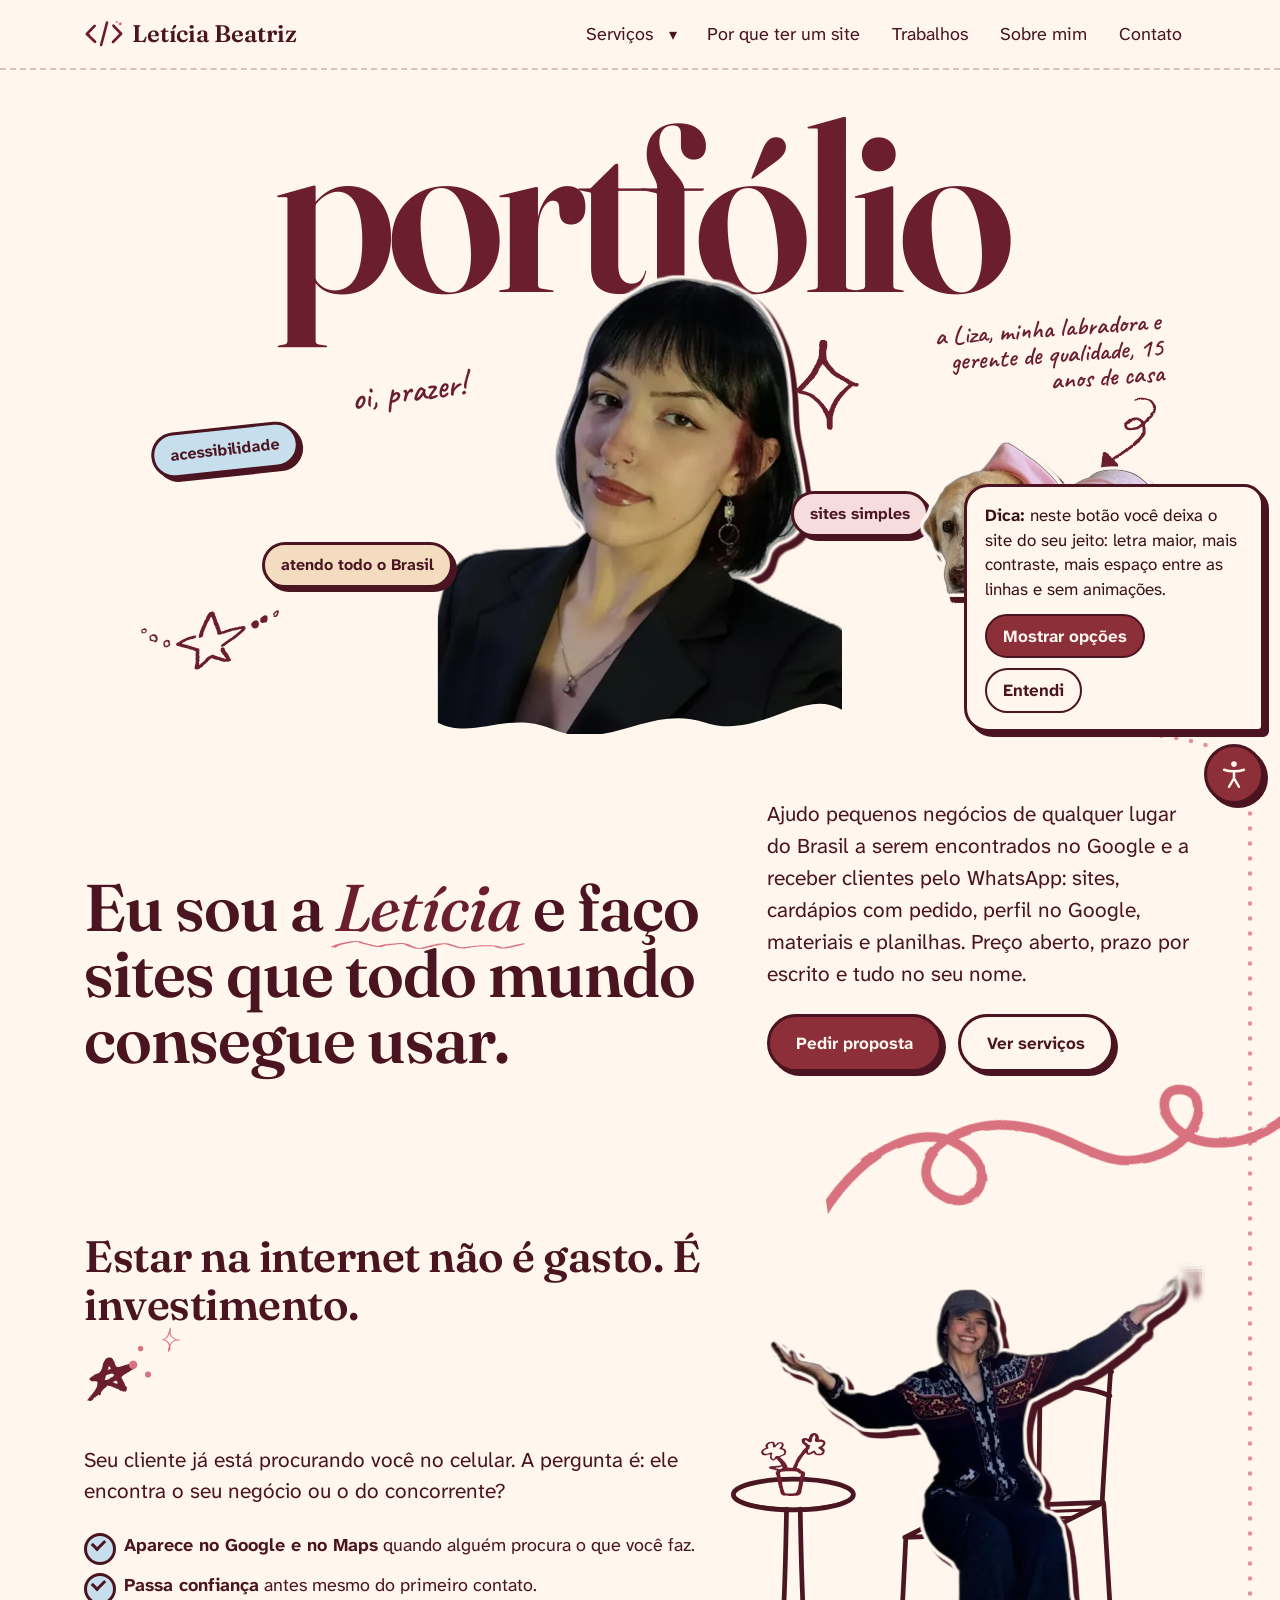
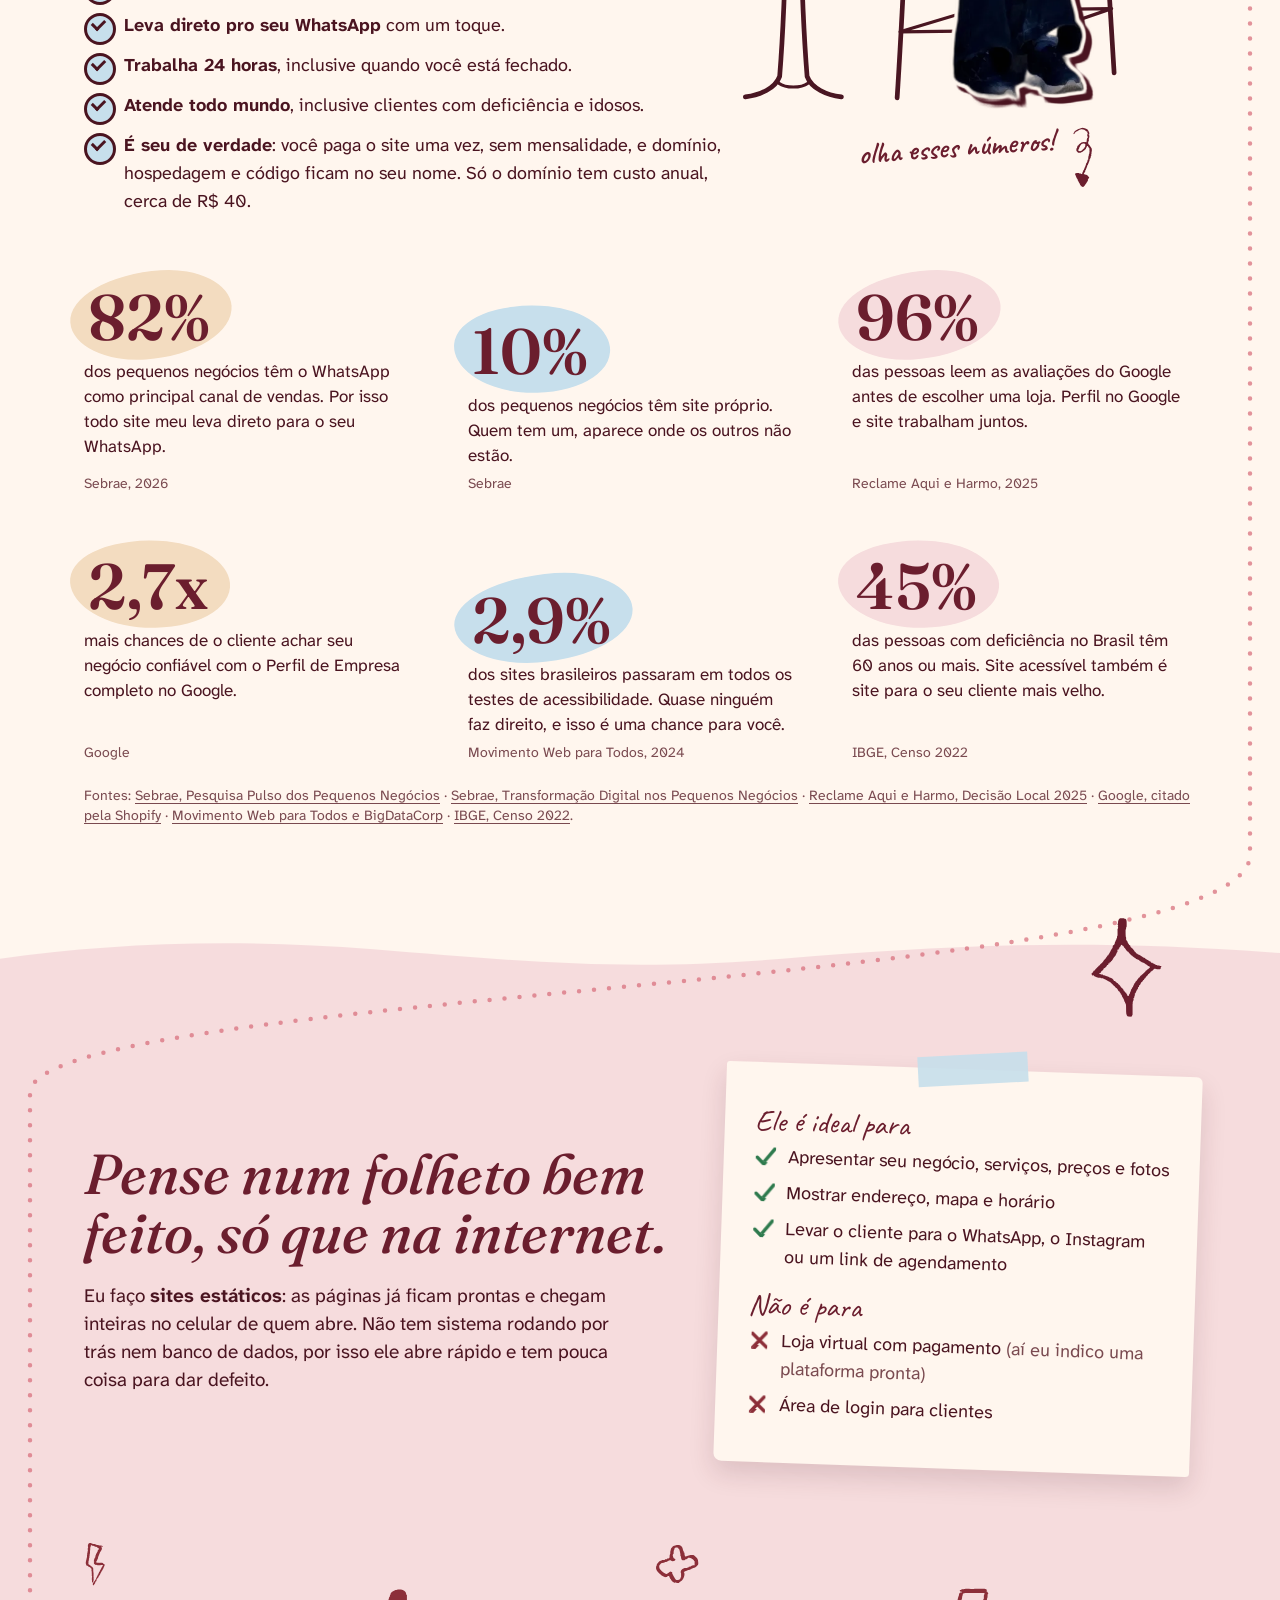
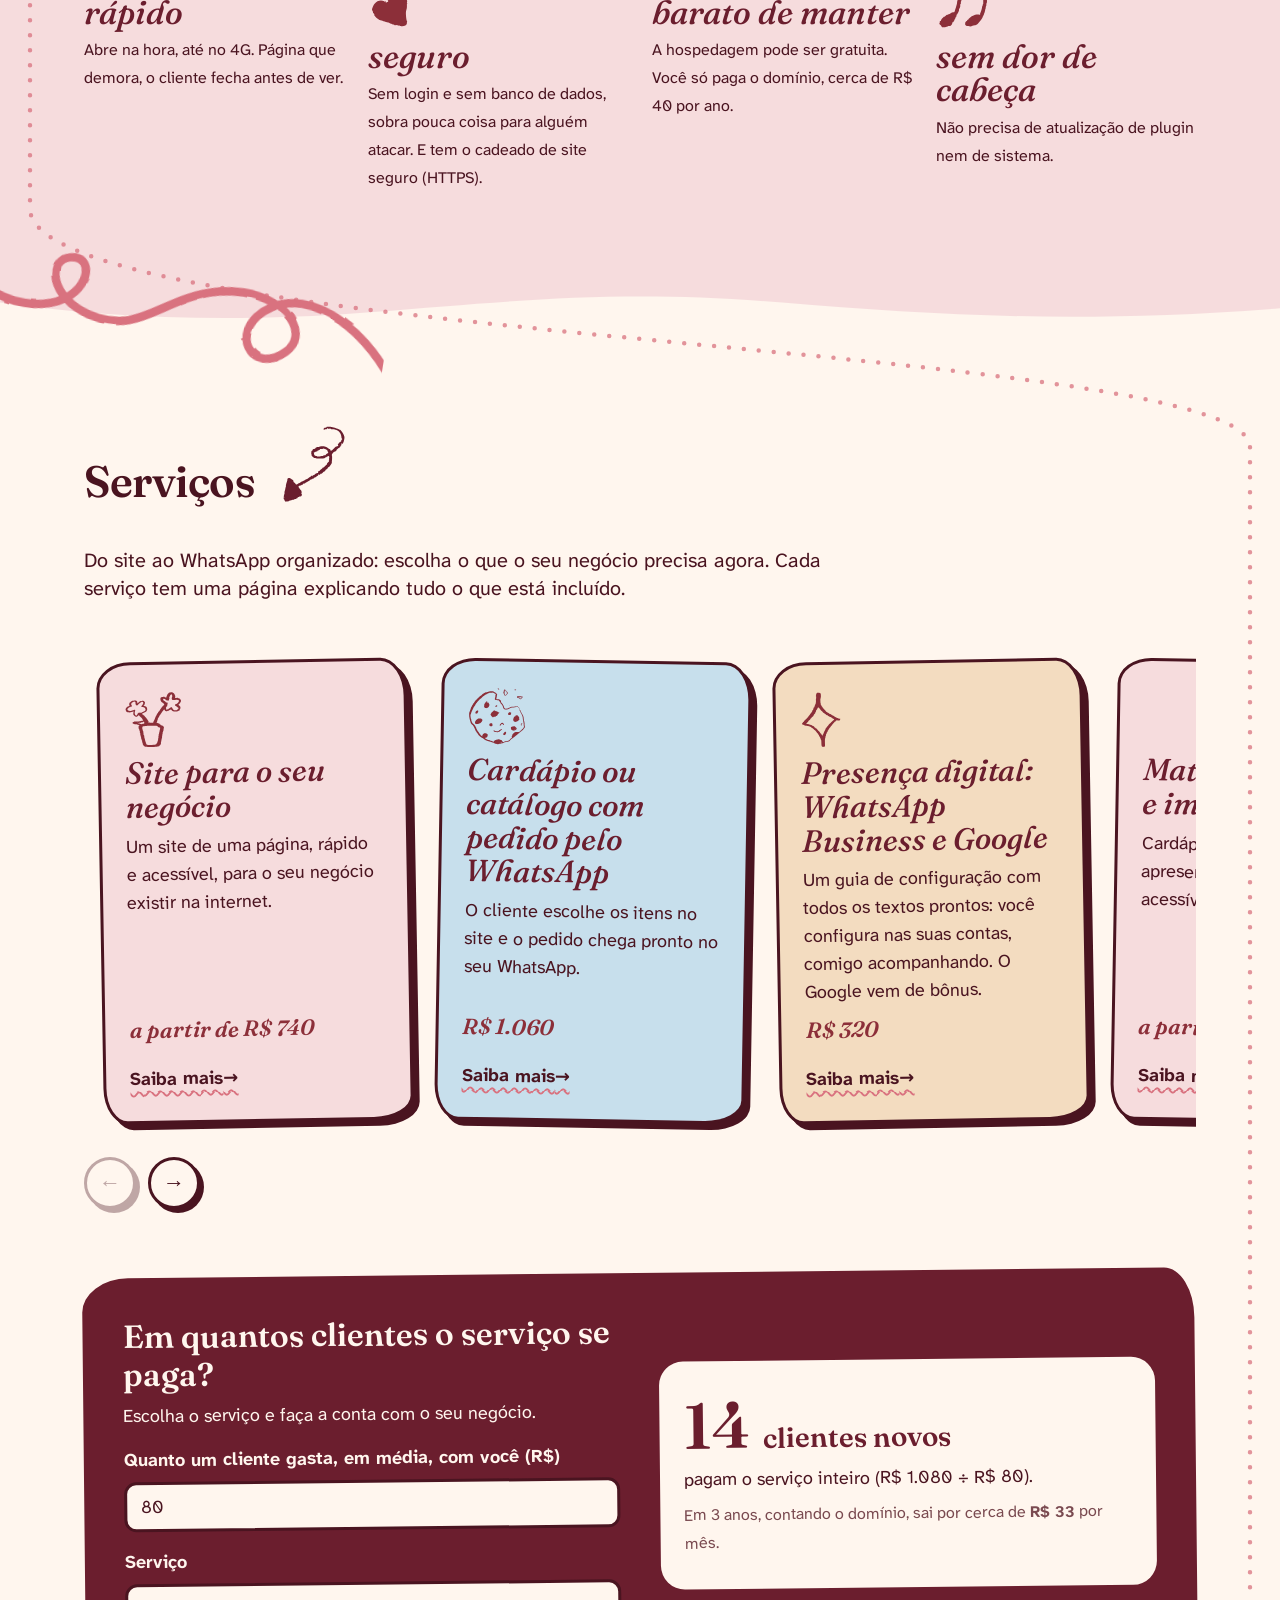
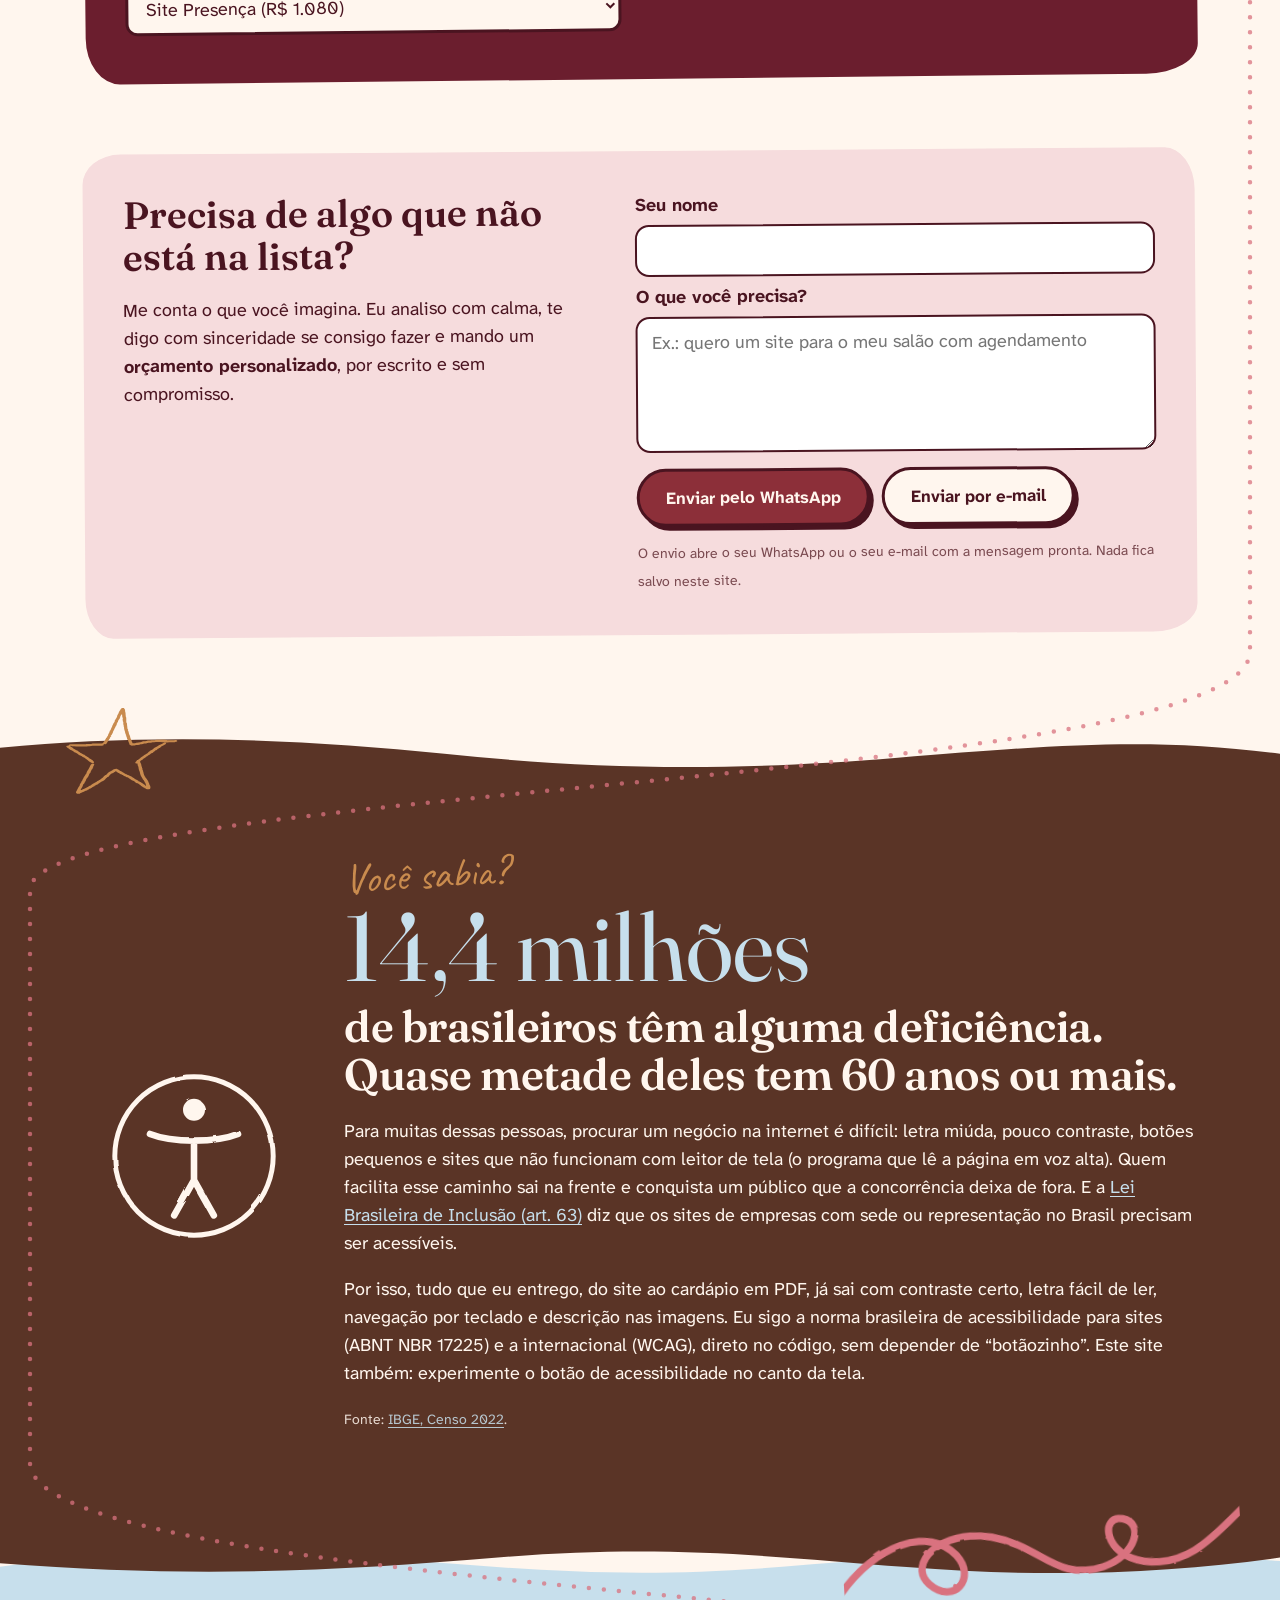
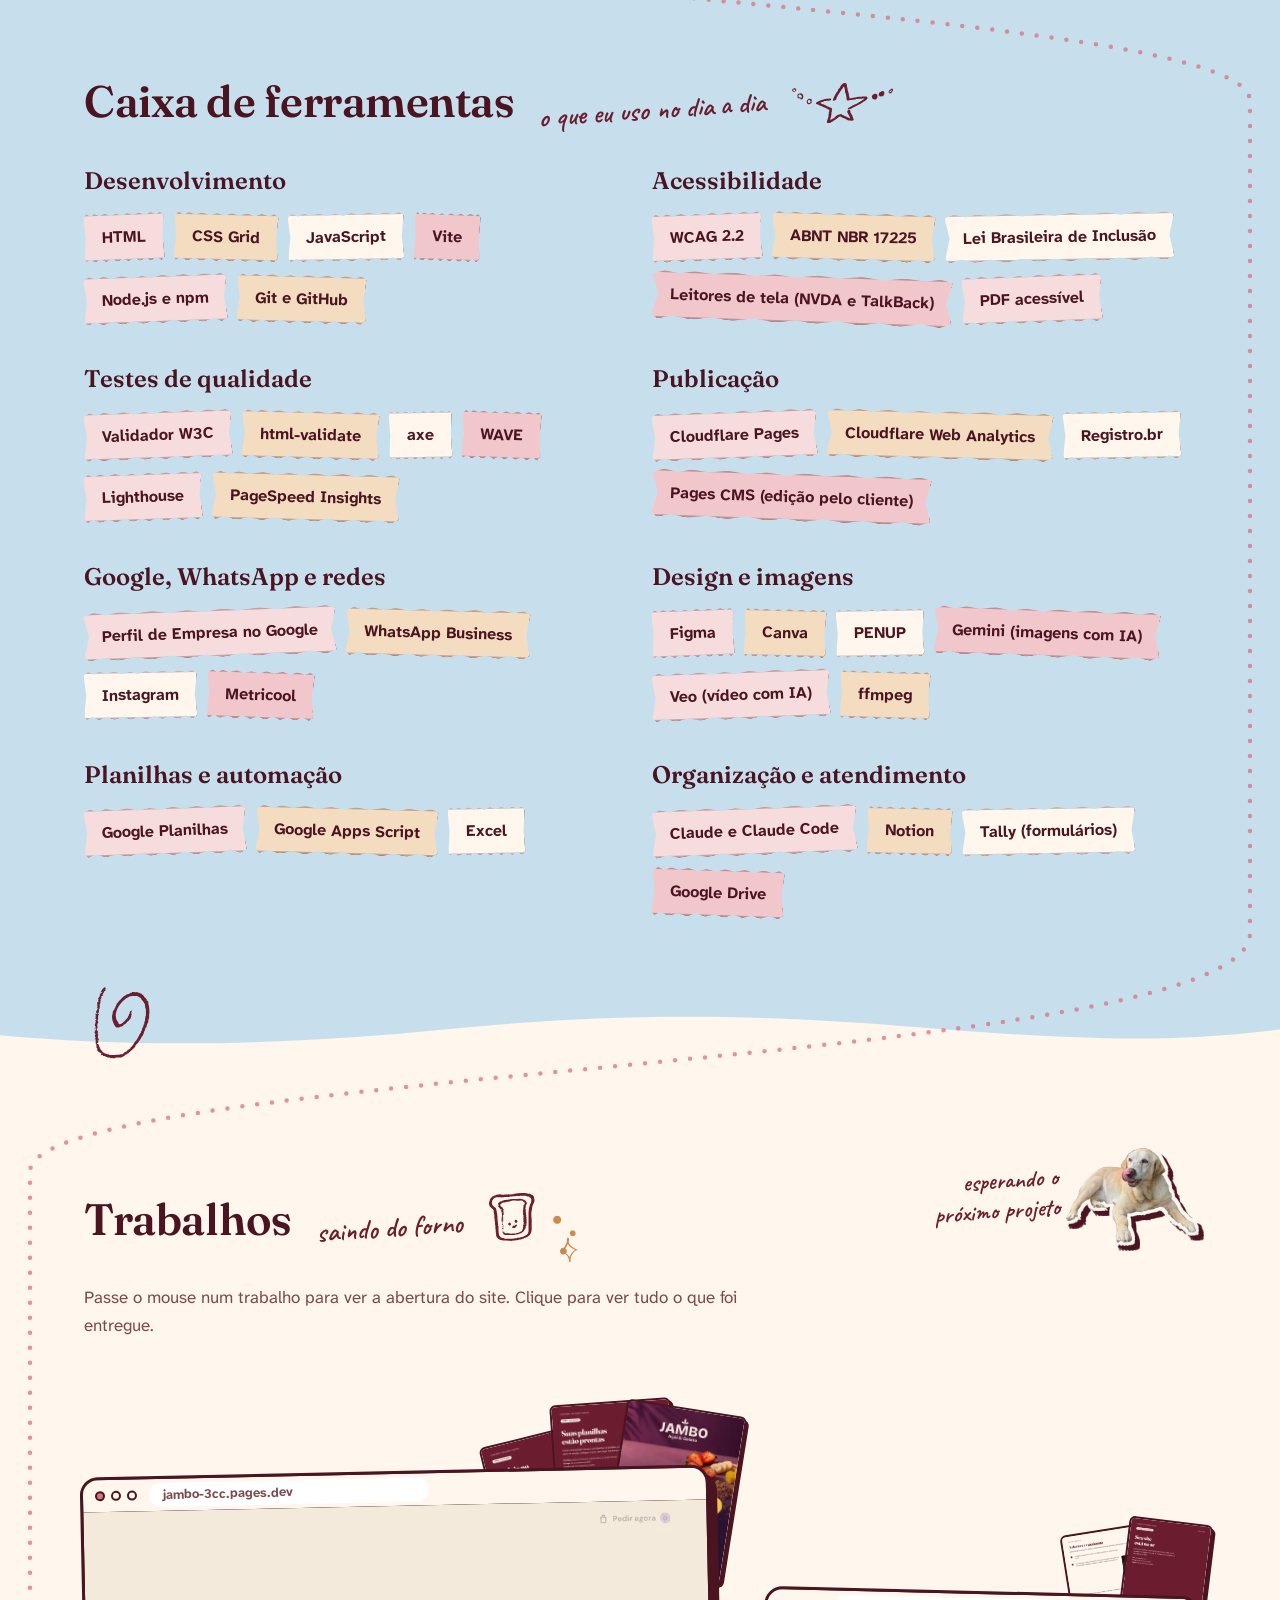
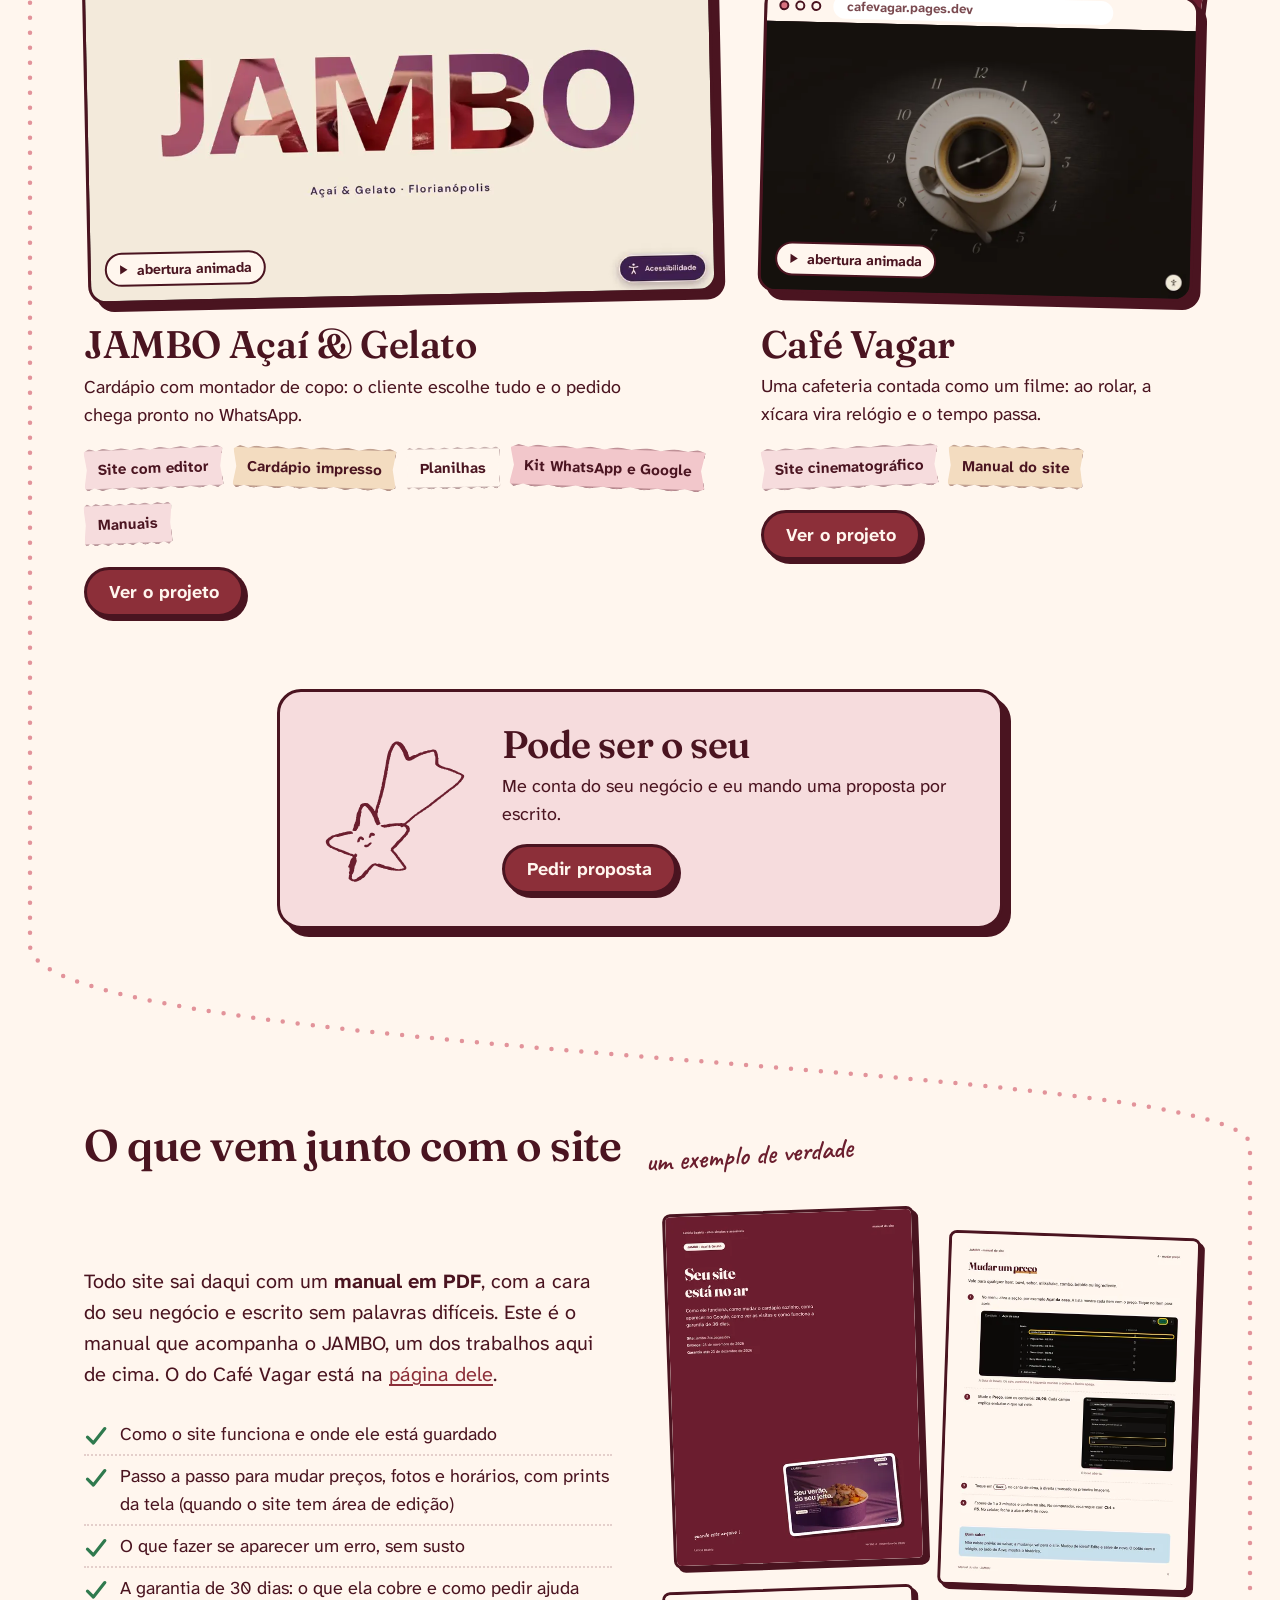
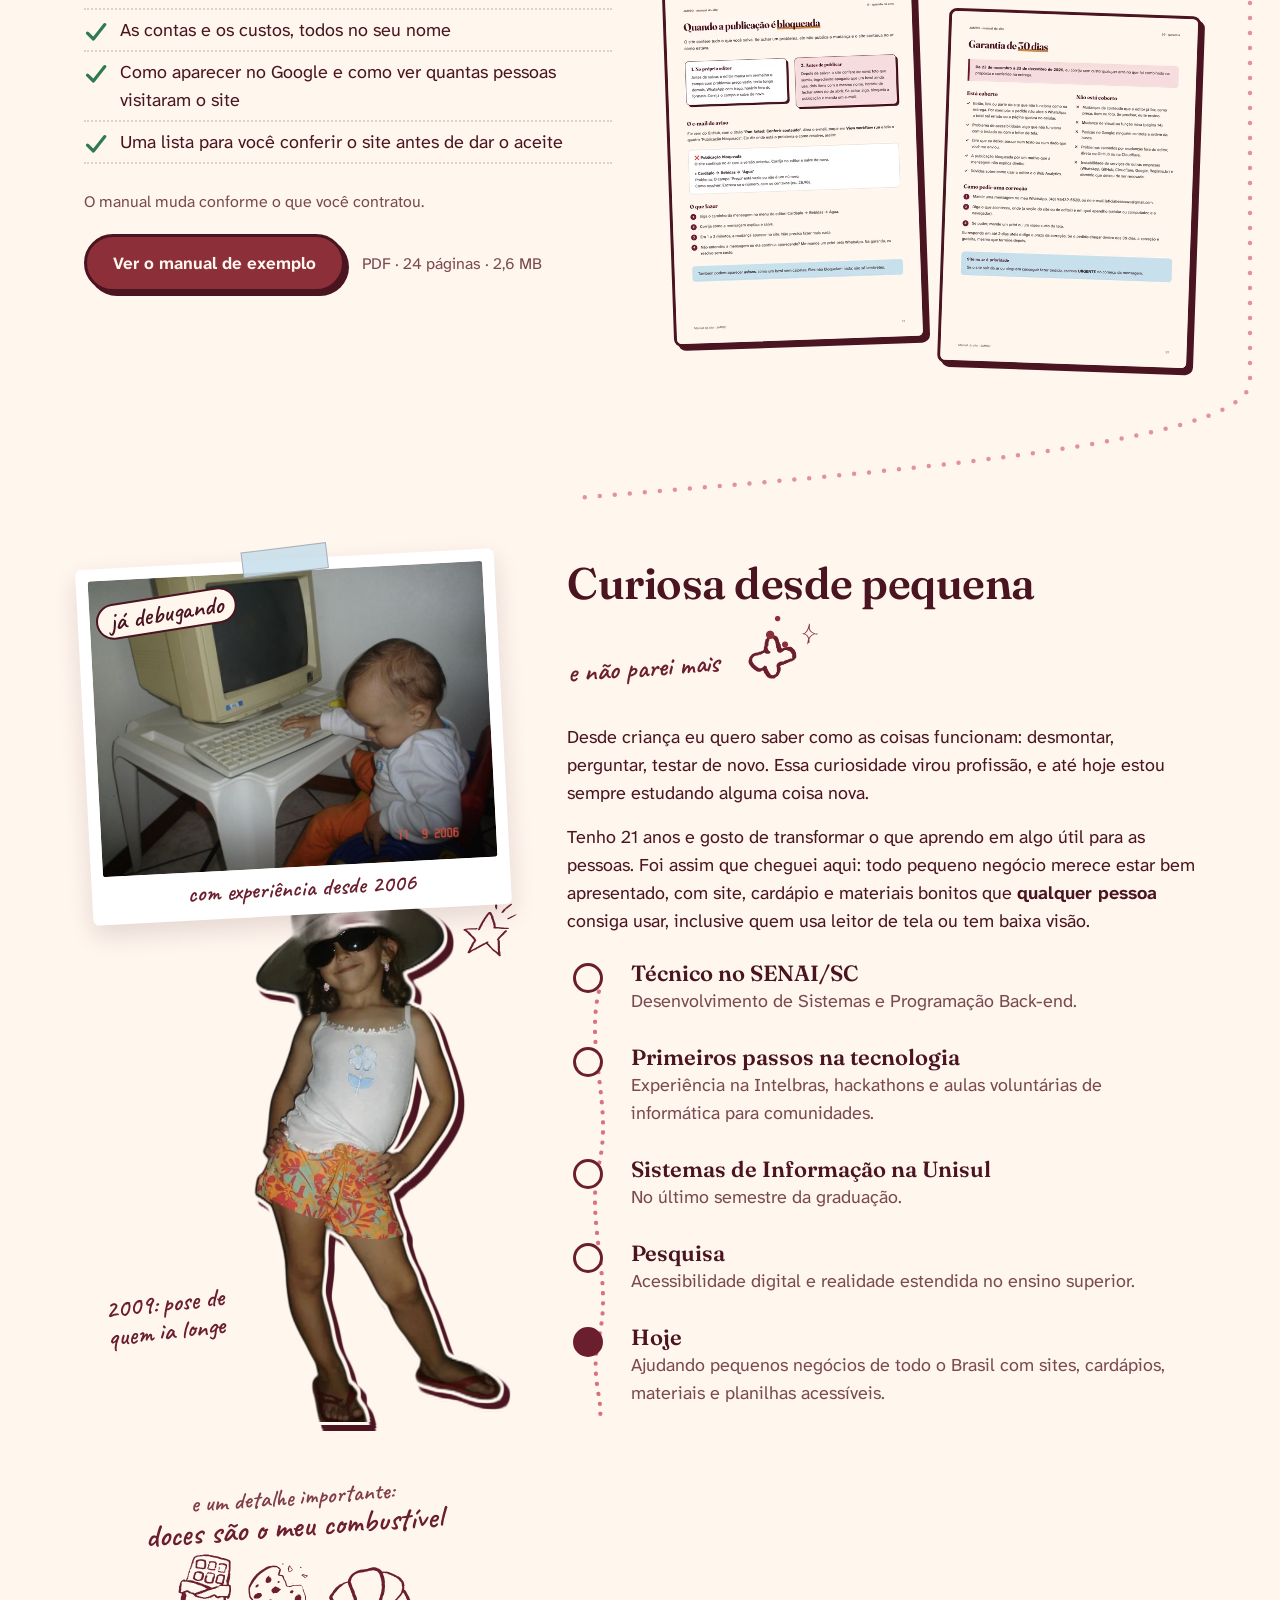
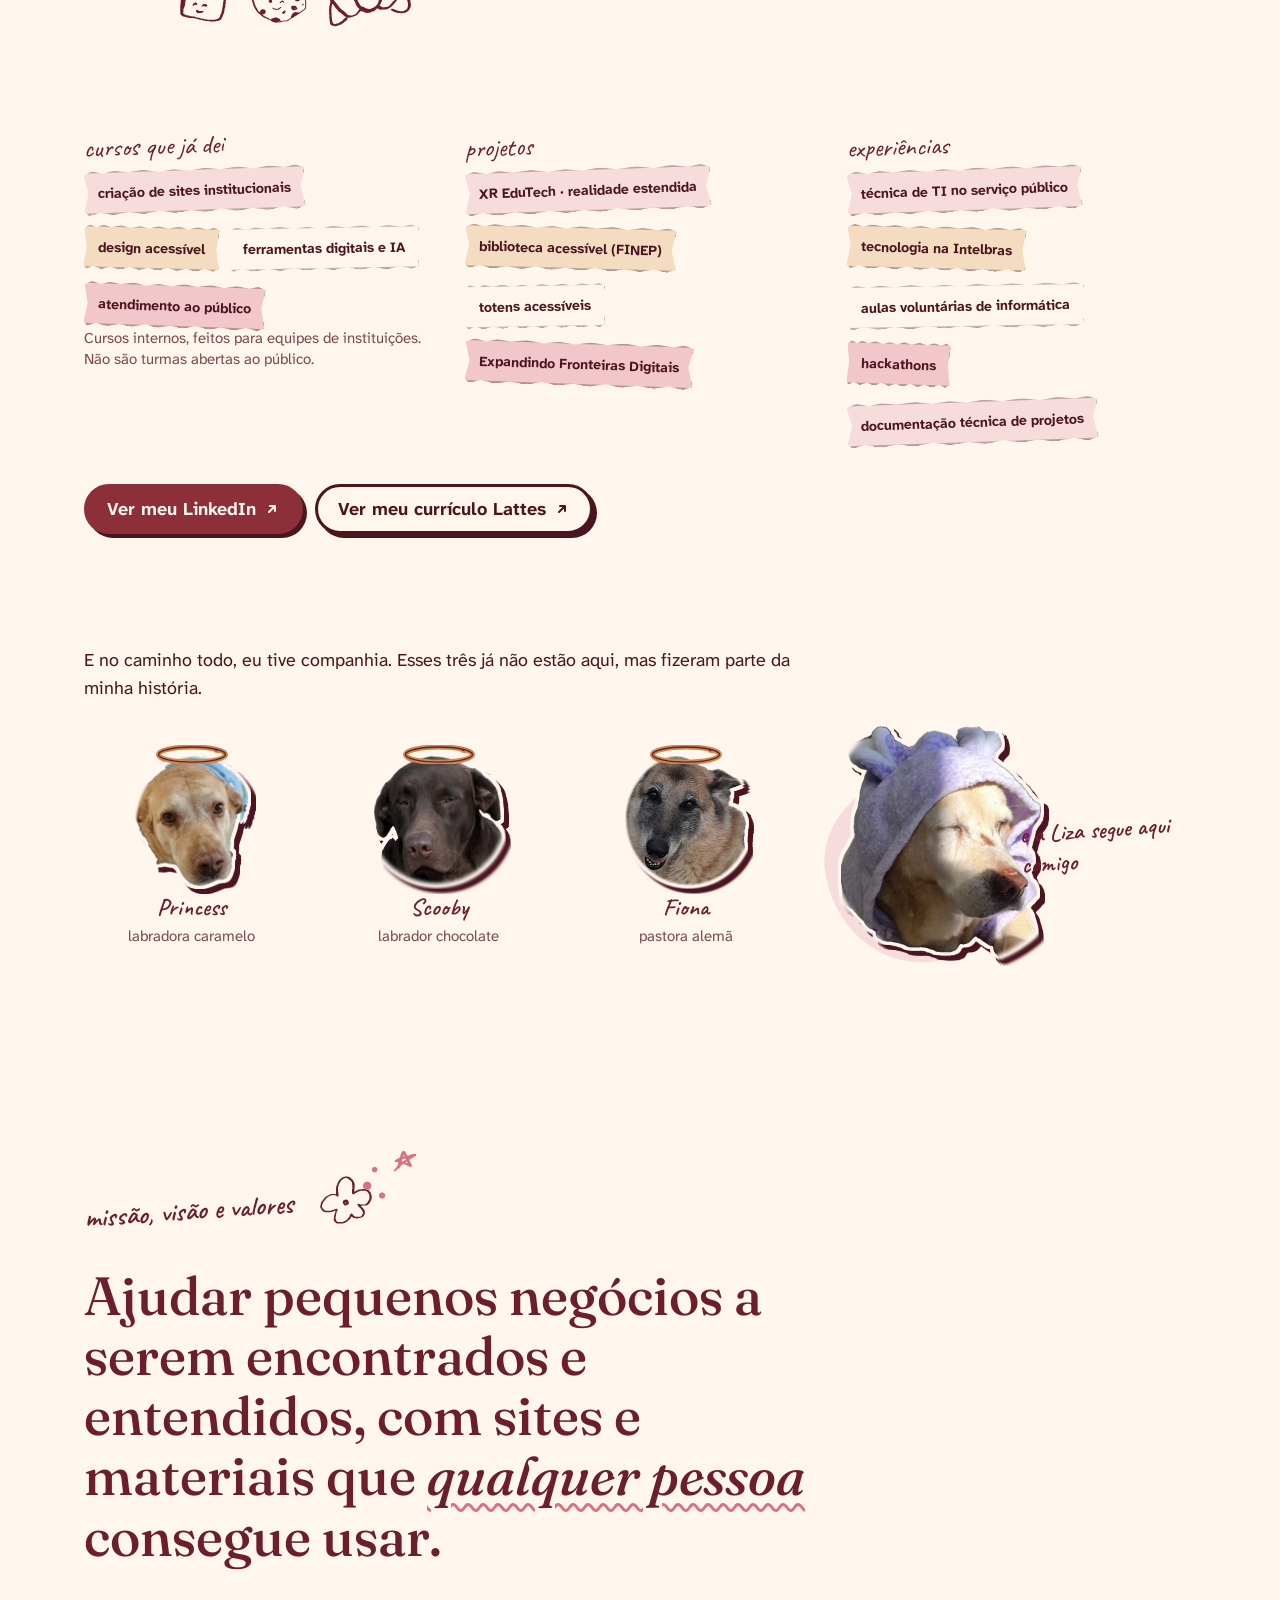
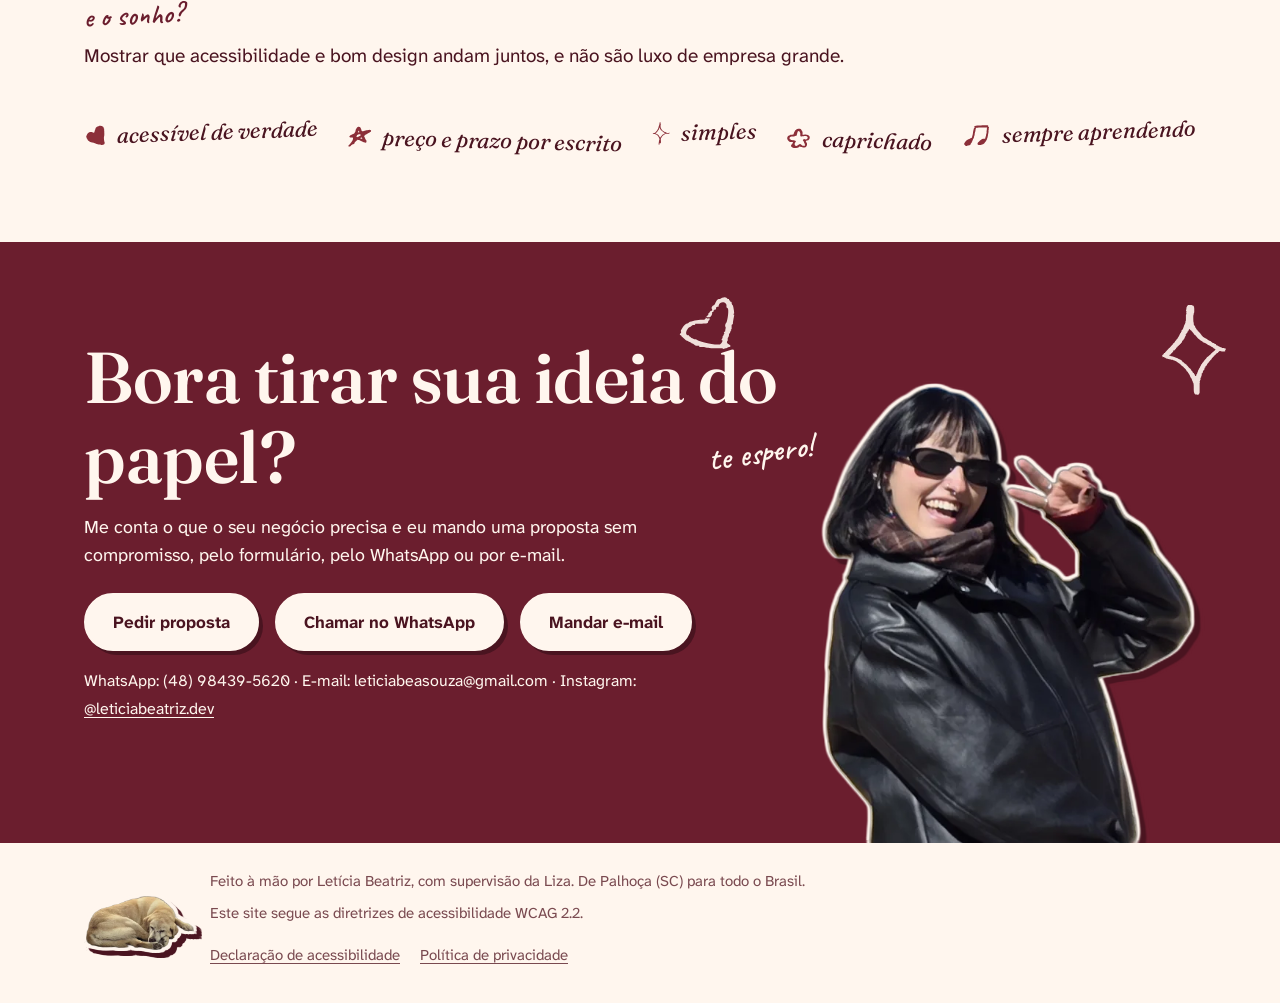
==== index.html @ f54bafd6 "Manuais do site de exemplo refeitos: rodapé, Termos, SEO e Web Analytics - JAMBO: versão 3, 24 págin" ====
<!DOCTYPE html>
<html lang="pt-BR">
<head>
<meta charset="utf-8">
<meta name="viewport" content="width=device-width, initial-scale=1">
<title>Letícia Beatriz — sites, cardápios e materiais acessíveis</title>
<link rel="icon" href="/favicon.ico?v=2" sizes="48x48">
<link rel="icon" href="/favicon.svg?v=2" type="image/svg+xml">
<link rel="apple-touch-icon" href="/apple-touch-icon.png?v=2">
<link rel="manifest" href="/site.webmanifest?v=2">
<meta name="description" content="Sites, cardápios com pedido pelo WhatsApp, materiais e planilhas simples e acessíveis para pequenos negócios de todo o Brasil.">
<link rel="canonical" href="https://portfolio-85x.pages.dev/">
<meta property="og:type" content="website">
<meta property="og:locale" content="pt_BR">
<meta property="og:site_name" content="Letícia Beatriz">
<meta property="og:title" content="Letícia Beatriz — sites, cardápios e materiais acessíveis">
<meta property="og:description" content="Sites, cardápios com pedido pelo WhatsApp, materiais e planilhas simples e acessíveis para pequenos negócios de todo o Brasil.">
<meta property="og:url" content="https://portfolio-85x.pages.dev/">
<meta property="og:image" content="https://portfolio-85x.pages.dev/img/compartilhar.jpg">
<meta property="og:image:type" content="image/jpeg">
<meta property="og:image:width" content="1200">
<meta property="og:image:height" content="630">
<meta property="og:image:alt" content="Letícia Beatriz sorrindo, de blazer preto, ao lado do texto: sites, cardápios e materiais acessíveis para pequenos negócios.">
<meta name="twitter:card" content="summary_large_image">
<meta name="twitter:title" content="Letícia Beatriz — sites, cardápios e materiais acessíveis">
<meta name="twitter:description" content="Sites, cardápios com pedido pelo WhatsApp, materiais e planilhas simples e acessíveis para pequenos negócios de todo o Brasil.">
<meta name="twitter:image" content="https://portfolio-85x.pages.dev/img/compartilhar.jpg">
<meta name="twitter:image:alt" content="Letícia Beatriz sorrindo, de blazer preto, ao lado do texto: sites, cardápios e materiais acessíveis para pequenos negócios.">
<meta name="theme-color" content="#fff6ee">
<script>(function(){try{var z=[.9,1,1.15,1.3,1.45,1.6],e=JSON.parse(localStorage.getItem("lb-a11y"));if(!e)return;if(e.v!==2){e.zoom=Math.min(5,(e.zoom|0)+1);e.v=2;localStorage.setItem("lb-a11y",JSON.stringify(e))}var r=document.documentElement;r.style.setProperty("--zoom",z[e.zoom]||1);for(var o in e.ops)if(e.ops[o])r.classList.add("a-"+o)}catch(x){}})()</script>
<script type="application/ld+json">{"@context": "https://schema.org", "@type": "ProfessionalService", "name": "Letícia Beatriz — sites e materiais acessíveis", "url": "https://portfolio-85x.pages.dev/", "image": "https://portfolio-85x.pages.dev/img/compartilhar.jpg", "description": "Sites, cardápios com pedido pelo WhatsApp, materiais e planilhas simples e acessíveis para pequenos negócios de todo o Brasil.", "telephone": "+55 48 98439-5620", "email": "leticiabeasouza@gmail.com", "areaServed": {"@type": "Country", "name": "Brasil"}, "address": {"@type": "PostalAddress", "addressLocality": "Palhoça", "addressRegion": "SC", "addressCountry": "BR"}, "priceRange": "R$ 175 – R$ 1.850", "founder": {"@type": "Person", "name": "Letícia Beatriz Souza", "sameAs": ["https://www.instagram.com/leticiabeatriz.dev/", "https://www.linkedin.com/in/leticia-beatriz015", "https://lattes.cnpq.br/2189030331746865"]}, "knowsAbout": ["acessibilidade digital", "WCAG", "sites para pequenos negócios", "cardápio digital"]}</script>
<link rel="preconnect" href="https://fonts.googleapis.com">
<link rel="preconnect" href="https://fonts.gstatic.com" crossorigin>
<link rel="preload" as="style" href="https://fonts.googleapis.com/css2?family=Fraunces:ital,opsz,wght@0,9..144,500;0,9..144,600;1,9..144,500&family=Atkinson+Hyperlegible+Next:wght@400;700&family=Caveat:wght@600&display=swap">
<link rel="stylesheet" href="https://fonts.googleapis.com/css2?family=Fraunces:ital,opsz,wght@0,9..144,500;0,9..144,600;1,9..144,500&family=Atkinson+Hyperlegible+Next:wght@400;700&family=Caveat:wght@600&display=swap" media="print" onload="this.media='all'">
<noscript><link rel="stylesheet" href="https://fonts.googleapis.com/css2?family=Fraunces:ital,opsz,wght@0,9..144,500;0,9..144,600;1,9..144,500&family=Atkinson+Hyperlegible+Next:wght@400;700&family=Caveat:wght@600&display=swap"></noscript>
<style>
:root{--vw:1vw}main,header.topo,footer{--vw:calc(1vw / var(--zoom,1))}
:where(main,header.topo,footer) *{min-width:0}main{overflow-wrap:break-word}
.marca svg,.marca img,.sub-abrir{flex:none}.palavra{font-variation-settings:"opsz" 144}header.topo .wrap{flex-wrap:wrap;row-gap:8px}
.eu-recorte{max-width:100%;object-fit:contain;object-position:50% 100%}.combustivel-lado>*{max-width:100%}.combustivel-lado .nota{overflow-wrap:break-word}.doces-trio{flex-wrap:wrap;justify-content:center}

:root{
  --cereja:#4a1420;--bordo:#6b1e2e;--vinho:#8c2f39;--morango:#d9727f;--rosa:#f6dcdd;--creme:#fff6ee;
  --caramelo:#c98b4e;--chocolate:#5a3426;--azul:#c7dfec;--texto-suave:#7a4a50;
  --font-display:"Fraunces",Georgia,serif;--font-sans:"Atkinson Hyperlegible Next","Atkinson Hyperlegible",system-ui,sans-serif;--font-mao:"Caveat","Segoe Print",cursive;
  --espaco-2:8px;--espaco-4:16px;--espaco-6:24px;--espaco-10:40px;--raio-sm:8px;--raio-blob:24px;--raio-pilula:999px;
  --sombra-adesivo:4px 4px 0 #4a1420;
}
*{box-sizing:border-box}
html{scroll-behavior:smooth;overflow-x:clip}
body{margin:0;background:var(--creme);color:var(--cereja);font-family:var(--font-sans);font-size:18px;line-height:28px;overflow-x:hidden}
img,svg{display:block}
a{color:var(--vinho);text-underline-offset:3px}
:focus-visible{outline:3px solid var(--vinho);outline-offset:3px;border-radius:4px}
.escuro :focus-visible{outline-color:var(--creme)}
.pular{position:absolute;left:var(--espaco-4);top:-80px;background:var(--bordo);color:var(--creme);padding:12px 20px;border-radius:var(--raio-pilula);z-index:100;font-weight:700}
.pular:focus{top:var(--espaco-4)}
.wrap{max-width:1160px;margin:0 auto;padding:0 var(--espaco-6)}
h1,h2,h3{font-family:var(--font-display);font-weight:600;margin:0}
h2{font-size:clamp(34px,calc(5 * var(--vw)),44px);line-height:1.1;letter-spacing:-.5px}
h3{font-size:26px;line-height:32px}
.nota{font-family:var(--font-mao);font-weight:600;font-size:28px;line-height:30px;color:var(--bordo)}
.doodle{width:100%;height:auto;color:var(--bordo);overflow:visible}
.btn{display:inline-flex;align-items:center;gap:10px;min-height:48px;padding:12px 26px;border-radius:var(--raio-pilula);font-weight:700;font-size:17px;text-decoration:none;border:3px solid var(--cereja);box-shadow:var(--sombra-adesivo);transition:transform .15s,box-shadow .15s}
.btn:hover{transform:translate(-2px,-2px);box-shadow:6px 6px 0 var(--cereja)}
.btn:active{transform:translate(2px,2px);box-shadow:2px 2px 0 var(--cereja)}
.btn-principal{background:var(--vinho);color:var(--creme)}
.btn-secundario{background:var(--creme);color:var(--cereja)}

/* topo */
header.topo{position:sticky;top:0;z-index:50;background:rgba(255,246,238,.92);backdrop-filter:blur(6px);border-bottom:2px dashed rgba(107,30,46,.25)}
.topo .wrap{display:flex;align-items:center;justify-content:space-between;min-height:68px;gap:var(--espaco-4)}
.marca{font-family:var(--font-display);font-size:24px;font-weight:600;color:var(--cereja);text-decoration:none;display:flex;align-items:center;gap:8px}
.marca .doodle{width:34px}
.marca .logo-codigo{width:40px;height:auto;color:var(--bordo);overflow:visible}
nav ul{display:flex;gap:var(--espaco-2);list-style:none;margin:0;padding:0;flex-wrap:wrap}
nav a{display:inline-block;padding:10px 14px;min-height:44px;color:var(--cereja);text-decoration:none;font-weight:400;border-radius:var(--raio-pilula)}
nav a:hover{background:var(--rosa)}
@media (max-width:760px){}

/* hero */
.hero{position:relative;padding:var(--espaco-10) 0 110px}

.ola{font-family:var(--font-mao);font-size:34px;color:var(--vinho);margin:0 0 4px;transform:rotate(-3deg);display:inline-block}
.hero h1{font-size:clamp(52px,calc(8.5 * var(--vw)),96px);line-height:.95;letter-spacing:-2px}
.hero h1 em{font-style:italic;font-weight:500;color:var(--bordo);position:relative;white-space:nowrap}
.sublinha{position:absolute;left:-4%;right:-4%;bottom:-18px;height:40px;width:108%;color:var(--morango)}
.hero p.lead{font-size:21px;line-height:32px;max-width:560px;margin:var(--espaco-6) 0 var(--espaco-6)}
.acoes{display:flex;flex-wrap:wrap;gap:var(--espaco-4)}
.colagem{position:relative;aspect-ratio:1/1.05;max-width:440px;justify-self:center;width:100%}
.foto{position:absolute;inset:4% 14% 16% 6%;background:var(--rosa);border:3px solid var(--cereja);border-radius:var(--raio-blob);box-shadow:var(--sombra-adesivo);transform:rotate(-3deg);overflow:hidden}
.foto img{width:100%;height:100%;object-fit:cover;object-position:50% 30%}
.colagem .cao{position:absolute;width:46%;right:-4%;bottom:-6%;background:none;border:0;padding:0;transform:rotate(7deg);cursor:pointer}
.colagem .cao .polaroid{padding:8px 8px 6px}.colagem .cao figcaption{font-size:20px;line-height:22px;margin-top:4px}
.colagem .cao:focus-visible{outline-offset:6px}
.colagem .seta-nota{position:absolute;left:0;bottom:-15%;width:52%}
.colagem .seta-nota .nota{display:block;transform:rotate(-6deg);margin-left:8%}
.colagem .seta-nota .doodle{width:34%;margin:-6px 0 0 62%;transform:rotate(-20deg)}
.colagem .brilho{position:absolute;width:20%;top:-4%;right:4%;color:var(--caramelo)}
.balao{position:absolute;right:30%;bottom:46%;background:var(--creme);border:3px solid var(--cereja);border-radius:var(--raio-blob);padding:6px 14px;font-family:var(--font-mao);font-size:26px;opacity:0;transform:scale(.6);transition:.25s;pointer-events:none}
.balao.on{opacity:1;transform:scale(1) rotate(-4deg)}


/* faixa */
.faixa{background:var(--bordo);color:var(--creme);border-block:3px solid var(--cereja);overflow:hidden;position:relative;transform:rotate(-1.2deg);margin:0 -20px}
.faixa-trilho{display:flex;width:max-content;animation:rolar 32s linear infinite}
.faixa.pausada .faixa-trilho{animation-play-state:paused}
.faixa ul{display:flex;list-style:none;margin:0;padding:14px 0;gap:0}
.faixa li{display:flex;align-items:center;gap:22px;padding-right:22px;font-family:var(--font-display);font-size:24px;font-style:italic;white-space:nowrap}
.faixa li .doodle{width:26px;color:var(--caramelo)}
.faixa button{position:absolute;right:14px;top:50%;transform:translateY(-50%);min-width:44px;min-height:44px;border-radius:var(--raio-pilula);border:2px solid var(--creme);background:var(--cereja);color:var(--creme);font:700 14px var(--font-sans);padding:0 14px;cursor:pointer}
@keyframes rolar{to{transform:translateX(-50%)}}

section{padding:96px 0}
.cabeca{display:flex;align-items:flex-end;gap:var(--espaco-6);margin-bottom:var(--espaco-10);flex-wrap:wrap}
.cabeca .nota{transform:rotate(-4deg)}
.cabeca .doodle{width:70px}

/* sobre / linha do tempo */
.sobre .wrap{display:grid;grid-template-columns:.8fr 1.2fr;gap:64px;align-items:start}
.sobre p{margin:0 0 var(--espaco-4)}
.polaroid{background:#fff;border:3px solid var(--cereja);padding:12px 12px 14px;box-shadow:var(--sombra-adesivo);border-radius:6px;margin:0}
.polaroid img{width:100%;height:auto;aspect-ratio:var(--ar,4/5);object-fit:cover;border-radius:3px;background:var(--rosa)}
.polaroid figcaption{font-family:var(--font-mao);font-weight:600;font-size:24px;line-height:26px;color:var(--bordo);text-align:center;margin-top:8px}
.fita{position:absolute;width:86px;height:26px;background:rgba(199,223,236,.85);border:1.5px solid rgba(74,20,32,.25);top:-12px;left:50%;transform:translateX(-50%) rotate(-4deg);z-index:2}
.fita.rosa{background:rgba(217,114,127,.7)}
.infancia{position:relative;max-width:440px;margin:0 auto;padding-bottom:20px}
.pc{position:relative;transform:rotate(-3deg);z-index:2}
.pc .nota-foto{position:absolute;top:30px;left:18px;font-family:var(--font-mao);font-weight:600;font-size:26px;color:var(--cereja);background:var(--creme);padding:2px 12px;border:2px solid var(--cereja);border-radius:var(--raio-pilula);transform:rotate(-6deg)}
.crianca{position:relative;width:58%;transform:rotate(4deg);margin:-30px 0 0 auto}
.crianca .nota-lado{position:absolute;right:-56px;bottom:-56px;width:150px;transform:rotate(6deg);text-align:center}
.crianca .nota-lado .doodle{width:60px;margin:0 auto;transform:rotate(200deg)}
.caminho{position:relative;list-style:none;margin:var(--espaco-6) 0 0;padding:0 0 0 64px}
.caminho-box{position:relative}
.caminho-box svg.trilha{position:absolute;left:14px;top:32px;width:36px;height:calc(100% - 16px);overflow:visible;color:var(--morango)}
.caminho li{position:relative;margin-bottom:28px;transition:.5s ease}
.js .caminho li{opacity:0;transform:translateX(18px)}
.js .caminho li.on{opacity:1;transform:none}
.caminho li::before{content:"";position:absolute;left:-58px;top:4px;width:24px;height:24px;border-radius:50%;background:var(--creme);border:3px solid var(--bordo)}
.caminho li:last-child::before{background:var(--bordo)}
.caminho strong{font-family:var(--font-display);font-size:22px;line-height:28px;display:block;font-weight:600}
.caminho span{color:var(--texto-suave)}
@media (max-width:900px){.sobre .wrap{grid-template-columns:1fr}.crianca .nota-lado{right:-20px}}

/* mural */
.mural-sec{background:var(--rosa);border-block:3px solid var(--cereja)}
.mural{position:relative;height:1120px;margin-top:var(--espaco-6);border:3px dashed rgba(107,30,46,.35);border-radius:var(--raio-blob);background-image:radial-gradient(rgba(107,30,46,.18) 1.6px,transparent 1.6px);background-size:26px 26px;background-color:var(--creme);overflow:hidden;list-style:none;padding:0}
.peca{position:absolute;margin:0;touch-action:auto;user-select:none;-webkit-user-select:none;transition:transform .7s cubic-bezier(.2,1.4,.4,1),opacity .5s}
.mural.pronto .peca{cursor:grab}
.peca.arrastando{cursor:grabbing;transition:none;z-index:40!important}
.peca.fora{opacity:0}
.peca .polaroid{width:var(--w,220px);position:relative}
.postit{width:200px;min-height:170px;padding:22px 18px 18px;background:var(--azul);border:3px solid var(--cereja);box-shadow:var(--sombra-adesivo);font-family:var(--font-mao);font-weight:600;font-size:26px;line-height:28px;color:var(--cereja);position:relative;border-radius:4px}
.postit.r{background:#f2c7cb}.postit.c{background:#f3dcc0}
.postit .doodle{width:54px;position:absolute;right:-18px;bottom:-22px;background:var(--creme);border:3px solid var(--cereja);border-radius:50%;padding:6px}
.adesivo{width:96px;background:var(--creme);border:3px solid var(--cereja);border-radius:50%;padding:14px;box-shadow:var(--sombra-adesivo)}
.mural-acoes{display:flex;gap:var(--espaco-4);align-items:center;flex-wrap:wrap;margin-top:var(--espaco-6)}
.mural-acoes .dica{margin:0}
@media (max-width:860px){
  .mural{height:auto;display:grid;grid-template-columns:repeat(2,minmax(0,1fr));gap:28px 16px;padding:28px 16px}
  .peca{position:static;transform:rotate(var(--r,0deg))!important}
  .peca{min-width:0}.peca .polaroid,.peca .postit{width:100%;min-width:0}.postit{font-size:21px;line-height:23px;padding:16px 12px;min-height:150px}.postit .doodle{width:42px;right:-8px}.mural .polaroid figcaption{font-size:19px;line-height:21px;overflow-wrap:anywhere}
  .adesivo{width:84px;margin:0 auto}
  .mural-acoes button{display:none}
}

/* servicos */
.planos{display:grid;grid-template-columns:repeat(3,1fr);gap:var(--espaco-6);align-items:stretch}
.plano{border:3px solid var(--cereja);border-radius:var(--raio-blob);padding:var(--espaco-6);background:var(--creme);box-shadow:var(--sombra-adesivo);display:flex;flex-direction:column;gap:var(--espaco-2);position:relative}
.plano.destaque{background:var(--bordo);color:var(--creme)}
.plano.destaque a.btn{background:var(--creme);color:var(--cereja)}
.plano .preco{font-family:var(--font-display);font-size:40px;line-height:44px;font-weight:600}
.plano .preco small{font-family:var(--font-sans);font-size:15px;font-weight:400;display:block;line-height:20px}
.plano ul{padding-left:22px;margin:var(--espaco-2) 0 var(--espaco-4);flex:1}
.plano li{margin-bottom:6px}
.selo{position:absolute;top:-22px;right:18px;background:var(--azul);color:var(--cereja);border:3px solid var(--cereja);border-radius:var(--raio-pilula);padding:2px 14px;font-family:var(--font-mao);font-size:24px;transform:rotate(4deg)}
.extras{margin-top:var(--espaco-10);display:flex;flex-wrap:wrap;gap:10px}
.extras span{border:2px solid var(--cereja);border-radius:var(--raio-pilula);padding:6px 14px;background:var(--creme);font-size:16px}
.extras span:nth-child(3n){background:var(--azul)}.extras span:nth-child(3n+1){background:var(--rosa)}
@media (max-width:960px){.planos{grid-template-columns:1fr}}

/* acessibilidade */
.acess{background:var(--chocolate);color:var(--creme)}
.acess .wrap{display:grid;grid-template-columns:220px 1fr;gap:var(--espaco-10);align-items:center}
.acess .doodle{color:var(--creme);width:220px}
.acess h2{color:var(--creme)}
.acess .grande{margin:0 0 8px;font-family:var(--font-display);font-size:clamp(56px,calc(9 * var(--vw)),96px);line-height:1;color:var(--azul)}
.acess a{color:var(--azul)}
@media (max-width:760px){.acess .wrap{grid-template-columns:1fr}.acess .doodle{width:140px}}

/* portfolio */
.trabalhos{display:grid;grid-template-columns:repeat(3,1fr);gap:var(--espaco-6)}
.trabalho{border:3px dashed var(--bordo);border-radius:var(--raio-blob);min-height:260px;display:flex;flex-direction:column;align-items:center;justify-content:center;text-align:center;padding:var(--espaco-6);gap:var(--espaco-2)}
.trabalho .doodle{width:90px}
@media (max-width:860px){.trabalhos{grid-template-columns:1fr}}

/* passos */
.passos{list-style:none;margin:0;padding:0;display:grid;grid-template-columns:repeat(4,1fr);gap:var(--espaco-6);counter-reset:p}
.passos li{counter-increment:p;position:relative;padding-top:70px}
.passos li::before{content:counter(p);position:absolute;top:0;left:0;width:56px;height:56px;border-radius:50%;background:var(--azul);border:3px solid var(--cereja);display:grid;place-items:center;font-family:var(--font-display);font-size:28px;font-weight:600}
.passos li:nth-child(even)::before{background:var(--rosa)}
@media (max-width:860px){.passos{grid-template-columns:1fr 1fr}}

/* contato */
.contato{background:var(--bordo);color:var(--creme);text-align:center;position:relative;overflow:hidden}
.contato h2{color:var(--creme);font-size:clamp(40px,calc(7 * var(--vw)),72px)}
.contato p{max-width:560px;margin:var(--espaco-4) auto var(--espaco-6)}
.contato .acoes{justify-content:center}
.contato .btn-secundario{border-color:var(--creme)}
.contato .doodle{color:var(--creme)}
.contato .flutua{position:absolute;width:110px;opacity:.9}
.contato .f1{left:auto;right:42%;top:8%;width:70px}.contato .f3{display:none}.contato .f4{right:4%;top:10%;bottom:auto;width:70px}
.contatos-texto{font-size:16px;margin-top:var(--espaco-6)}
.contatos-texto a{color:inherit;text-decoration:underline;text-underline-offset:3px}
@media (max-width:760px){.contato .flutua{width:64px;opacity:.5}}
footer{padding:var(--espaco-6) 0;font-size:15px;color:var(--texto-suave)}
footer .wrap{display:flex;justify-content:space-between;flex-wrap:wrap;gap:var(--espaco-4)}

/* hero com recorte */
.hero{padding:var(--espaco-6) 0 64px}
.palco{position:relative;height:clamp(440px,calc(52 * var(--vw)),640px);border-bottom:3px solid var(--cereja);overflow:hidden}
.palavra{position:absolute;left:50%;top:2%;transform:translateX(-50%);margin:0;font-family:var(--font-display);font-weight:600;font-size:clamp(92px,calc(18.5 * var(--vw)),236px);line-height:.85;letter-spacing:-.04em;color:var(--bordo);white-space:nowrap;z-index:1}
.recorte,.eu-recorte,.cao-recorte img,.crianca-recorte img{filter:drop-shadow(3px 0 0 var(--creme)) drop-shadow(-3px 0 0 var(--creme)) drop-shadow(0 3px 0 var(--creme)) drop-shadow(0 -3px 0 var(--creme)) drop-shadow(6px 6px 0 var(--cereja))}
.eu-recorte{position:absolute;bottom:0;left:50%;transform:translateX(-50%);height:96%;width:auto;z-index:2}
.cao-recorte{position:absolute;right:3%;bottom:0;height:46%;z-index:3;background:none;border:0;padding:0;cursor:pointer}
.cao-recorte img{height:100%;width:auto;display:block}
.cao-recorte:focus-visible{outline-offset:6px}
.croissant-hero{position:absolute;left:4%;bottom:0;width:clamp(120px,18%,210px);z-index:3}
.seta-nota{position:absolute;right:3%;bottom:40%;width:min(250px,26%);z-index:3;text-align:right}
.seta-nota .nota{display:block;transform:rotate(-4deg);font-size:26px;line-height:26px}
.seta-nota .doodle{width:70px;margin:0 0 0 auto;transform:rotate(110deg)}
.n-ola{position:absolute;left:24%;top:44%;z-index:3;transform:rotate(-8deg);font-size:34px}
.palco .brilho{position:absolute;width:70px;top:38%;right:30%;z-index:3;color:var(--caramelo)}
.pilula{position:absolute;z-index:3;background:var(--azul);border:3px solid var(--cereja);border-radius:var(--raio-pilula);padding:6px 16px;font-weight:700;font-size:16px;box-shadow:var(--sombra-adesivo);animation:flutuar 6s ease-in-out infinite}
.p1{left:6%;top:52%;transform:rotate(-6deg)}
.p2{right:24%;top:62%;background:var(--rosa);animation-delay:-2s}
.p3{left:16%;top:70%;background:#f3dcc0;animation-delay:-4s}
.balao{right:6%;bottom:44%;z-index:4}
.hero-texto{display:grid;grid-template-columns:1.2fr .8fr;gap:var(--espaco-10);align-items:end;margin-top:var(--espaco-10)}
.hero-texto h1{font-size:clamp(40px,calc(5.4 * var(--vw)),66px);line-height:1;letter-spacing:-1px}
.hero-texto h1 em{font-style:italic;font-weight:500;color:var(--bordo);position:relative;white-space:nowrap}
.hero-texto .lead{font-size:20px;line-height:30px;margin:0 0 var(--espaco-6)}
@media (max-width:860px){
  .palco{height:480px}.palavra{font-size:calc(25 * var(--vw));top:4%}.eu-recorte{height:88%}
  .cao-recorte{height:30%;right:0}.croissant-hero{width:110px;left:0}
  .seta-nota{display:none}.p2,.p3{display:none}.p1{left:2%;top:40%;font-size:14px}
  .n-ola{left:4%;top:28%;font-size:26px}.palco .brilho{right:6%;top:34%;width:46px}
  .hero-texto{grid-template-columns:1fr;gap:var(--espaco-4)}
}
.crianca-recorte{position:relative;width:60%;margin:-50px 0 0 auto;z-index:1}
.crianca-recorte img{width:100%;height:auto;display:block}
.crianca-recorte .nota{position:absolute;left:-58%;bottom:14%;width:150px;transform:rotate(-6deg);font-size:26px;line-height:28px}
.estrela-c{position:absolute;width:56px;right:-6%;top:6%;color:var(--caramelo)}

/* missao visao valores */
.mvv-grade{display:grid;grid-template-columns:repeat(3,1fr);gap:var(--espaco-6)}
.mvv-card{background:var(--creme);border:3px solid var(--cereja);border-radius:var(--raio-blob);padding:56px var(--espaco-6) var(--espaco-6);position:relative;box-shadow:var(--sombra-adesivo)}
.mvv-card:nth-child(2){transform:rotate(1deg)}.mvv-card:nth-child(1){transform:rotate(-1deg)}
.selo-oval{position:absolute;top:-26px;left:20px;padding:8px 26px;border:3px solid var(--cereja);border-radius:50%;font-size:26px;box-shadow:inset 0 0 0 4px rgba(255,246,238,.9),var(--sombra-adesivo);transform:rotate(-4deg)}
.selo-oval.azul{background:var(--azul)}.selo-oval.rosa{background:var(--rosa)}.selo-oval.caramelo{background:#f3dcc0}
.mvv-card p{margin:0}
.valores{margin:0;padding-left:22px}.valores li{margin-bottom:6px}
@media (max-width:860px){.mvv-grade{grid-template-columns:1fr;gap:48px}}

/* toolkit */
.toolkit{background:var(--azul);border-block:3px solid var(--cereja)}
.tool-grade{display:grid;grid-template-columns:repeat(2,1fr);gap:var(--espaco-10) var(--espaco-6)}
.tool-grupo h3{font-size:24px;margin-bottom:var(--espaco-4)}
.fitas{list-style:none;margin:0;padding:0;display:flex;flex-wrap:wrap;gap:14px 10px}
.fitas li{padding:8px 18px;font-weight:700;font-size:16px;background:var(--creme);color:var(--cereja);box-shadow:3px 3px 0 var(--cereja);clip-path:polygon(0 8%,4% 0,9% 6%,14% 0,20% 5%,27% 0,34% 6%,41% 1%,48% 6%,55% 0,62% 5%,70% 0,77% 6%,84% 0,91% 5%,96% 0,100% 7%,98% 50%,100% 93%,96% 100%,90% 94%,83% 100%,76% 95%,69% 100%,62% 94%,55% 100%,48% 95%,41% 100%,34% 94%,27% 100%,20% 95%,13% 100%,7% 94%,2% 100%,0 92%,2% 50%);border-block:2px solid rgba(74,20,32,.3)}
.fitas li:nth-child(4n+1){background:var(--rosa);transform:rotate(-2deg)}
.fitas li:nth-child(4n+2){background:#f3dcc0;transform:rotate(1.5deg)}
.fitas li:nth-child(4n+3){background:var(--creme);transform:rotate(-1deg)}
.fitas li:nth-child(4n){background:#f2c7cb;transform:rotate(2deg)}
@media (max-width:860px){.tool-grade{grid-template-columns:1fr}}

/* menu de acessibilidade */
.a11y-botao{position:fixed;right:16px;bottom:96px;z-index:70;width:60px;height:60px;border-radius:50%;background:var(--vinho);color:var(--creme);border:3px solid var(--cereja);box-shadow:var(--sombra-adesivo);display:grid;place-items:center;cursor:pointer;padding:0}
.a11y-botao svg{width:34px;height:34px}
.a11y-painel{position:fixed;right:16px;bottom:168px;z-index:71;width:min(360px,calc(calc(100 * var(--vw)) - 32px));max-height:calc(100vh - 190px);overflow:auto;background:var(--creme);border:3px solid var(--cereja);border-radius:var(--raio-blob);box-shadow:6px 6px 0 var(--cereja);padding:var(--espaco-6)}
.a11y-painel[hidden]{display:none}
.a11y-painel h2{font-size:26px;line-height:30px;margin-bottom:4px}
.a11y-painel .sub{font-size:15px;line-height:21px;color:var(--texto-suave);margin:0 0 var(--espaco-4)}
.a11y-tam{display:flex;align-items:center;justify-content:space-between;gap:8px;margin-bottom:var(--espaco-4);font-weight:700}
.a11y-tam div{display:flex;gap:8px;align-items:center}
.a11y-tam output{min-width:52px;text-align:center}
.a11y-grade{display:grid;grid-template-columns:1fr 1fr;gap:10px}
.a11y-op{min-height:64px;border:2px solid var(--cereja);border-radius:16px;background:var(--creme);color:var(--cereja);font:700 15px/19px var(--font-sans);padding:10px;cursor:pointer;text-align:left}
.a11y-op[aria-pressed="true"]{background:var(--bordo);color:var(--creme)}
.a11y-op[aria-pressed="true"]::after{content:" ✓"}
.a11y-mini{min-width:44px;min-height:44px;border-radius:50%;border:2px solid var(--cereja);background:var(--azul);color:var(--cereja);font:700 18px var(--font-sans);cursor:pointer}
.a11y-rodape{display:flex;justify-content:space-between;align-items:center;margin-top:var(--espaco-4);gap:10px;flex-wrap:wrap}
.a11y-rodape button{background:none;border:0;color:var(--vinho);font:700 15px var(--font-sans);text-decoration:underline;cursor:pointer;min-height:44px}
.guia-leitura{position:fixed;left:0;right:0;height:48px;pointer-events:none;z-index:69;background:rgba(242,210,122,.28);border-block:2px solid var(--cereja);display:none}
html.a-guia .guia-leitura{display:block}
/* efeitos */
html.a-contraste{--cereja:#000;--bordo:#000;--vinho:#000;--chocolate:#000;--texto-suave:#1a1a1a;--rosa:#fff;--azul:#fff;--creme:#fff;--morango:#000;--caramelo:#000;--sombra-adesivo:4px 4px 0 #000}
html.a-contraste .postit,html.a-contraste .fitas li,html.a-contraste .selo-oval,html.a-contraste .pilula{background:#fff!important}
html.a-contraste .acess .grande{color:#fff}
html.a-contraste .doodle{color:#000}
html.a-fonte .nota,html.a-fonte .postit,html.a-fonte .polaroid figcaption,html.a-fonte h1,html.a-fonte h2,html.a-fonte h3,html.a-fonte .faixa li,html.a-fonte .palavra,html.a-fonte .preco,html.a-fonte .caminho strong,html.a-fonte .balao,html.a-fonte .marca{font-family:var(--font-sans)!important;font-style:normal!important}
html.a-espaco body,html.a-espaco p,html.a-espaco li{line-height:2!important;letter-spacing:.12em!important;word-spacing:.16em!important}
html.a-links a{text-decoration:underline!important;text-decoration-thickness:3px!important;outline:2px dashed currentColor;outline-offset:2px}
html.a-cursor,html.a-cursor *{cursor:url("data:image/svg+xml,%3Csvg xmlns='http://www.w3.org/2000/svg' width='48' height='48' viewBox='0 0 48 48'%3E%3Cpath d='M6 4 L6 40 L16 30 L24 46 L31 43 L23 27 L38 27 Z' fill='%23fff6ee' stroke='%234a1420' stroke-width='3' stroke-linejoin='round'/%3E%3C/svg%3E") 6 4,auto!important}
html.a-enfeites .doodle,html.a-enfeites .cao-svg,html.a-enfeites .pilula,html.a-enfeites .n-ola,html.a-enfeites .seta-nota,html.a-enfeites .passeio,html.a-enfeites .flutua,html.a-enfeites .fita{display:none!important}
html.a-parar *,html.a-parar *::before,html.a-parar *::after{animation:none!important;transition:none!important;scroll-behavior:auto!important}
html.a-parar .passeio{display:none}
html.a-parar .desenhar path,html.a-parar .desenhar ellipse,html.a-parar .desenhar circle,html.a-parar .desenhar rect{stroke-dasharray:none!important;stroke-dashoffset:0!important}
html.a-parar .desenhar [fill]{opacity:1!important}
html.a-parar .js .caminho li,html.a-parar.js .caminho li{opacity:1;transform:none}
main,header.topo,footer{zoom:var(--zoom,1)}

/* beneficios */
.beneficios{background:var(--creme)}
.benef-topo{display:grid;grid-template-columns:1.2fr .8fr;gap:var(--espaco-10);align-items:center}
.lead-sec{font-size:21px;line-height:31px;margin:0 0 var(--espaco-6);max-width:620px}
.vantagens{list-style:none;margin:0;padding:0;display:grid;gap:12px}
.vantagens li{position:relative;padding-left:40px}
.vantagens li::before{content:"";position:absolute;left:0;top:2px;width:26px;height:26px;border-radius:50%;background:var(--azul);border:3px solid var(--cereja)}
.vantagens li::after{content:"";position:absolute;left:8px;top:8px;width:10px;height:6px;border-left:3px solid var(--cereja);border-bottom:3px solid var(--cereja);transform:rotate(-45deg)}
.apresenta{position:relative}
.apresenta img{width:100%;height:auto;display:block}
.apresenta .nota{position:absolute;right:0;top:-6%;transform:rotate(6deg);font-size:30px}
.numeros{list-style:none;margin:56px 0 0;padding:0;display:grid;grid-template-columns:repeat(3,1fr);gap:var(--espaco-6)}
.num{border:3px solid var(--cereja);border-radius:var(--raio-blob);padding:var(--espaco-6);box-shadow:var(--sombra-adesivo);display:flex;flex-direction:column;gap:6px}
.num:nth-child(odd){transform:rotate(-1deg)}.num:nth-child(even){transform:rotate(1deg)}
.num.azul{background:var(--azul)}.num.rosa{background:var(--rosa)}.num.creme{background:#fff}.num.caramelo{background:#f3dcc0}
.num .valor{font-family:var(--font-display);font-weight:600;font-size:58px;line-height:1;color:var(--bordo)}
.num .desc{font-size:17px;line-height:25px}
.num .fonte{font-size:14px;line-height:18px;color:var(--texto-suave);margin-top:auto}
.calc{margin-top:64px;display:grid;grid-template-columns:1fr 1fr;gap:var(--espaco-10);background:var(--bordo);color:var(--creme);border:3px solid var(--cereja);border-radius:var(--raio-blob);padding:var(--espaco-10);box-shadow:6px 6px 0 var(--cereja)}
.calc h3{font-size:32px;line-height:38px}
.calc p{margin:8px 0}
.campos{display:grid;gap:8px;margin-top:var(--espaco-4)}
.campos label{font-weight:700}
.campos input,.campos select{font:400 18px var(--font-sans);padding:10px 14px;min-height:48px;border-radius:12px;border:3px solid var(--cereja);background:var(--creme);color:var(--cereja);margin-bottom:8px}
.campos input:focus-visible,.campos select:focus-visible{outline:3px solid var(--creme);outline-offset:3px}
.resultado{background:var(--creme);color:var(--cereja);border-radius:var(--raio-blob);padding:var(--espaco-6);border:3px solid var(--cereja);align-self:center}
.grande-num{font-family:var(--font-display);font-weight:600;font-size:64px;line-height:1;margin:0;color:var(--bordo)}
.grande-num span:last-child{font-size:28px}
.resultado .mes{font-size:16px;color:var(--texto-suave)}
.fontes-dados{font-size:14px;line-height:20px;color:var(--texto-suave);margin-top:var(--espaco-6)}
.fontes-dados a{color:var(--texto-suave)}
@media (max-width:860px){.benef-topo,.calc{grid-template-columns:1fr}.numeros{grid-template-columns:1fr}.apresenta{max-width:340px;margin:0 auto}.calc{padding:var(--espaco-6)}}

/* formacao */
.form-grade{display:grid;grid-template-columns:repeat(3,1fr);gap:var(--espaco-6);margin-top:var(--espaco-6)}
.form-card{background:var(--creme);border:3px solid var(--cereja);border-radius:var(--raio-blob);padding:56px var(--espaco-6) var(--espaco-6);position:relative;box-shadow:var(--sombra-adesivo)}
.form-card ul{margin:0;padding-left:20px}.form-card li{margin-bottom:8px}
.sub-h{margin:64px 0 var(--espaco-6);font-size:30px;line-height:36px}
.ganhos{list-style:none;margin:0;padding:0;display:grid;gap:14px}
.ganhos li{display:grid;grid-template-columns:1fr 40px 1.4fr;align-items:center;gap:12px;background:var(--rosa);border:3px solid var(--cereja);border-radius:var(--raio-pilula);padding:12px 24px}
.g-de{font-weight:700}.g-seta{font-family:var(--font-display);font-size:30px;text-align:center;color:var(--bordo)}
@media (max-width:860px){.form-grade{grid-template-columns:1fr;gap:48px}.ganhos li{grid-template-columns:1fr;border-radius:var(--raio-blob)}.g-seta{display:none}}

/* estatico */
.estatico{background:var(--rosa);border-block:3px solid var(--cereja)}
.estat-grade{display:grid;grid-template-columns:1.2fr 1fr;gap:var(--espaco-6);margin-top:var(--espaco-6)}
.estat-card{background:var(--creme);border:3px solid var(--cereja);border-radius:var(--raio-blob);padding:var(--espaco-6);box-shadow:var(--sombra-adesivo)}
.estat-card h3{font-size:24px;margin-bottom:8px}.estat-card .mt{margin-top:var(--espaco-4)}
.estat-card ul{margin:0;padding-left:20px}.estat-card li{margin-bottom:8px}
@media (max-width:860px){.estat-grade{grid-template-columns:1fr}}
.form-grade{grid-template-columns:repeat(3,1fr)!important;row-gap:56px!important}
.anjos-lista .raca{display:block;font-size:15px;color:var(--texto-suave)}
/* mais de mim */
.mais-mim{background:var(--azul);border-block:3px solid var(--cereja)}
.postits{list-style:none;margin:0;padding:0;display:grid;grid-template-columns:repeat(5,1fr);gap:var(--espaco-6);align-items:center}
.postits li:nth-child(odd){transform:rotate(-3deg)}.postits li:nth-child(even){transform:rotate(3deg)}
.postits .postit{width:auto}
.postits .liza{text-align:center}.postits .liza .sticker-cao{margin:0 auto}
.postits .liza .nota{display:block;margin-top:8px}
@media (max-width:960px){.postits{grid-template-columns:repeat(2,1fr)}}
/* contato com recorte */
.contato-grade{display:grid;grid-template-columns:1.3fr .7fr;gap:var(--espaco-10);align-items:end;text-align:left}
.contato-grade .acoes{justify-content:flex-start}
.contato .contato-grade p{margin-left:0}
.paz{position:relative;margin-bottom:-96px}
.paz img{width:100%;height:auto;display:block;filter:drop-shadow(3px 0 0 var(--creme)) drop-shadow(-3px 0 0 var(--creme)) drop-shadow(0 -3px 0 var(--creme)) drop-shadow(6px 6px 0 var(--cereja))}
.paz .nota{position:absolute;left:-30%;top:12%;color:var(--creme);transform:rotate(-8deg);font-size:32px}
@media (max-width:860px){.contato-grade{grid-template-columns:1fr;text-align:center}.contato-grade .acoes{justify-content:center}.paz{max-width:260px;margin:0 auto -96px}.paz .nota{left:-20%}}

/* cachorros */
.cao-svg{display:block;width:100%;height:auto;overflow:visible}
.anjos{margin-top:var(--espaco-10);padding:var(--espaco-6);border:3px dashed rgba(107,30,46,.35);border-radius:var(--raio-blob);background:var(--creme)}
.anjos-lista{display:grid;grid-template-columns:repeat(3,1fr);gap:var(--espaco-4);list-style:none;margin:var(--espaco-4) 0 0;padding:0}
.anjos-lista li{text-align:center}
.anjos-lista .cao-svg{max-width:150px;margin:0 auto;animation:flutuar 4s ease-in-out infinite}
.anjos-lista li:nth-child(2) .cao-svg{animation-delay:-1.3s}.anjos-lista li:nth-child(3) .cao-svg{animation-delay:-2.6s}
.anjos p{margin:0}
.anjos .nota{display:block;font-size:24px;margin-top:4px}
.sticker-cao{width:150px;background:var(--creme);border:3px solid var(--cereja);border-radius:var(--raio-blob);padding:12px;box-shadow:var(--sombra-adesivo)}

.passeio{position:fixed;left:0;bottom:6px;width:92px;z-index:45;pointer-events:none;will-change:transform}
.passeio .cao-svg{filter:drop-shadow(0 4px 0 rgba(74,20,32,.15))}
.passeio.volta .cao-svg{transform:scaleX(-1)}
.passeio .perna-a,.passeio .perna-b{transform-box:fill-box;transform-origin:50% 0}
.passeio .rabo{transform-box:fill-box;transform-origin:100% 100%}
.passeio .risco{opacity:0;transition:opacity .2s}
.passeio.andando .perna-a{animation:pa .32s ease-in-out infinite alternate}
.passeio.andando .perna-b{animation:pa .32s ease-in-out infinite alternate-reverse}
.passeio.andando .rabo{animation:rabo .25s ease-in-out infinite alternate}
.passeio.andando .risco{opacity:1}
@keyframes pa{from{transform:rotate(-16deg)}to{transform:rotate(16deg)}}
@keyframes rabo{from{transform:rotate(-12deg)}to{transform:rotate(14deg)}}
@media (max-width:760px){.passeio{width:70px}.anjos-lista .cao-svg{max-width:100px}}

/* animacoes */
.desenhar path,.desenhar ellipse,.desenhar circle:not([fill]),.desenhar rect{stroke-dasharray:var(--len);stroke-dashoffset:var(--len);transition:stroke-dashoffset 1.6s ease}
.desenhar [fill]:not([fill="none"]){opacity:0;transition:opacity .4s 1.2s}
.desenhar.visto path,.desenhar.visto ellipse,.desenhar.visto circle,.desenhar.visto rect{stroke-dashoffset:0}
.desenhar.visto [fill]{opacity:1}
.flutua{animation:flutuar 5s ease-in-out infinite}
.f2,.f4{animation-delay:-2.5s}
@keyframes flutuar{50%{transform:translateY(-12px) rotate(4deg)}}
.pata{position:fixed;width:22px;height:22px;pointer-events:none;color:var(--morango);opacity:.9;z-index:60;animation:sumir 1.4s forwards}
@keyframes sumir{to{opacity:0;transform:scale(.6)}}
@media (prefers-reduced-motion:reduce){
  *,*::before,*::after{animation:none!important;transition:none!important;scroll-behavior:auto!important}
  .desenhar path,.desenhar ellipse,.desenhar circle,.desenhar rect{stroke-dasharray:none!important;stroke-dashoffset:0!important}
  .desenhar [fill]{opacity:1!important}
  .faixa button{display:none}
  .passeio{display:none}
}

/* rabiscos da Letícia: aparecem da esquerda para a direita, como desenho no papel */
.rabisco{overflow:visible}
html.js .desenhar .rabisco{clip-path:inset(-10% 100% -10% -10%);transition:clip-path 1.2s cubic-bezier(.65,.05,.35,1)}
html.js .desenhar.visto .rabisco{clip-path:inset(-10% -10% -10% -10%)}
html.a-parar .desenhar .rabisco{clip-path:none!important;transition:none!important}
.seta-nota .r-seta{transform:rotate(-5deg)!important}
.sublinha.rabisco{height:10px;bottom:-2px}
.trabalho .rabisco{width:auto;height:84px;max-width:120px;margin:0 auto;display:block}
.cab-rabisco .rabisco{width:auto;height:52px;display:block}
.cab-rabisco .r-estrela-pontos,.cab-rabisco .r-espiral{height:44px}
.contato .f2{left:5%;right:auto;bottom:6%;top:auto;width:72px;animation-delay:-1.2s}

/* Liza em adesivos */
.liza-adesivo,.liza-feliz img,.liza-espera,.liza-sono{filter:drop-shadow(4px 4px 0 var(--cereja))}
.anjos-lista .cao-svg{height:auto}
.postits .liza .sticker-cao{background:none;border:0;box-shadow:none;padding:0;width:170px}
.passeio .trote{display:block}
.passeio.andando .trote{animation:trote .3s ease-in-out infinite alternate}
@keyframes trote{to{transform:translateY(-4px) rotate(-2deg)}}
.passeio .cao-svg{filter:drop-shadow(3px 3px 0 var(--cereja))}
.liza-feliz{display:flex;align-items:flex-end;justify-content:flex-end;gap:8px;margin-top:var(--espaco-6)}
.liza-feliz img{width:200px;height:auto}
.liza-feliz .nota{transform:rotate(-6deg);margin-bottom:24px}
.paz .liza-espera{position:absolute;left:-46%;bottom:6%;width:46%;height:auto;z-index:2}
footer .liza-sono{width:72px;height:auto;vertical-align:middle;margin-right:10px}
@media (max-width:760px){.paz .liza-espera{left:-4%;bottom:2%;width:38%}.contato .f2{top:3%;bottom:auto}.liza-feliz{justify-content:center}.liza-feliz img{width:160px}}
html.a-enfeites .liza-feliz,html.a-enfeites .liza-espera,html.a-enfeites .liza-sono{display:none!important}
html.a-parar .passeio .trote{animation:none}
.liza-segue{display:flex;align-items:center;justify-content:center;gap:12px;margin-top:var(--espaco-6)}
.liza-segue img{width:170px;height:auto}
.liza-segue .nota{transform:rotate(-4deg)}
html.a-enfeites .liza-segue{display:none!important}
.apresenta .recorte{position:relative;z-index:1}
.cadeira-mesa{position:absolute;left:-30%;top:0;width:150%;z-index:0;color:var(--cereja);pointer-events:none}
.cadeira-mesa svg{display:block;width:100%;height:auto;overflow:visible}
.cadeira-mesa .vasinho{color:var(--bordo)}
html.a-contraste .cadeira-mesa{color:#000}
.nota-numeros{position:relative;z-index:2;display:flex;align-items:center;justify-content:center;gap:6px;margin:10px 0 0}
.nota-numeros .nota{position:static;display:block;font-size:30px;transform:rotate(-4deg)}
.seta-baixo{display:block;width:46px;transform:rotate(-38deg);margin-top:18px;color:var(--bordo)}
.seta-baixo .rabisco{width:100%;height:auto;display:block}

/* ondas entre as seções (no lugar das linhas retas) */
:root{--rasgado:url("data:image/svg+xml,%3Csvg xmlns='http://www.w3.org/2000/svg' viewBox='0 0 100 100' preserveAspectRatio='none'%3E%3Cpath d='M0 0H100V73.2L98.5 73.5L96.8 72.4L94.4 74.6L90.8 73.7L89.0 72.9L86.9 71.6L85.4 71.6L81.4 72.9L77.8 72.6L76.0 71.1L72.9 72.1L69.2 72.5L67.7 71.7L64.5 71.5L62.8 71.4L61.3 72.8L57.5 71.9L55.4 73.1L52.5 73.3L48.7 72.7L46.3 73.2L43.8 72.2L41.7 74.3L40.4 72.3L37.3 73.2L34.5 74.0L32.3 75.7L30.5 74.1L28.7 74.8L26.6 74.1L23.2 74.1L20.3 75.7L18.8 73.3L16.9 75.2L13.9 73.6L11.7 73.3L9.1 72.7L5.8 74.7L1.7 73.9L0.0 73.5Z'/%3E%3C/svg%3E");--onda-foto:url("data:image/svg+xml,%3Csvg xmlns='http://www.w3.org/2000/svg' viewBox='0 0 100 100' preserveAspectRatio='none'%3E%3Cpath d='M0 0H100V71C90 67 80 76 66 73C52 70 42 78 28 74C17 71 9 76 0 73Z'/%3E%3C/svg%3E");--onda-1:url("data:image/svg+xml,%3Csvg xmlns='http://www.w3.org/2000/svg' viewBox='0 0 1440 40' preserveAspectRatio='none'%3E%3Cpath d='M0 40V24C120 8 260 2 420 14S700 38 880 24S1220 2 1440 18V40Z'/%3E%3C/svg%3E");--onda-2:url("data:image/svg+xml,%3Csvg xmlns='http://www.w3.org/2000/svg' viewBox='0 0 1440 40' preserveAspectRatio='none'%3E%3Cpath d='M0 40V16C160 2 330 6 500 22S820 40 1010 26S1300 6 1440 22V40Z'/%3E%3C/svg%3E")}
.estatico,.toolkit,.mais-mim{border-block:0!important}
.estatico,.acess,.toolkit,.mais-mim{position:relative}
.estatico,.acess,.toolkit,.mais-mim{margin-block:clamp(22px,calc(3 * var(--vw)),44px)}
.mais-mim{margin-bottom:0}
.estatico::before,.acess::before,.toolkit::before,.mais-mim::before,
.estatico::after,.acess::after,.toolkit::after,.mais-mim::after,footer::before{content:"";position:absolute;left:0;right:0;height:clamp(22px,calc(3 * var(--vw)),44px);background:inherit;pointer-events:none;-webkit-mask:var(--onda-1) 0 0/100% 100% no-repeat;mask:var(--onda-1) 0 0/100% 100% no-repeat}
.estatico::before,.acess::before,.toolkit::before,.mais-mim::before{bottom:calc(100% - 1px)}
.estatico::after,.acess::after,.toolkit::after,.mais-mim::after{top:calc(100% - 1px);transform:scaleY(-1);z-index:2}
.acess::before,.toolkit::after,.mais-mim::before{-webkit-mask-image:var(--onda-2);mask-image:var(--onda-2)}
.acess::after{transform:scale(-1,-1)}
.mais-mim::after{background:var(--azul)}
footer{position:relative;padding-top:calc(var(--espaco-6) + 20px)}
footer::before{top:-1px;background:var(--bordo);transform:scaleY(-1);-webkit-mask-image:var(--onda-2);mask-image:var(--onda-2)}
/* enfeitinhos: pontinhos e mini desenhos junto dos rabiscos */
.cab-rabisco,.trabalho .desenhar{position:relative}
.enfeitinhos{position:absolute;pointer-events:none;color:var(--morango);width:62px;height:54px;top:-26px;right:-44px}
.enfeitinhos .mini{position:absolute;width:26px;height:26px;right:0;top:0}
.enfeitinhos::before{content:"";position:absolute;inset:0;background:radial-gradient(circle at 18% 70%,currentColor 3.7px,transparent 4.6px),radial-gradient(circle at 42% 88%,currentColor 2.6px,transparent 3.5px),radial-gradient(circle at 30% 40%,currentColor 2.2px,transparent 3.2px)}
.enfeitinhos.v2{top:auto;bottom:-20px;right:-46px;left:auto;color:var(--caramelo)}
.enfeitinhos.v2 .mini{right:0;left:auto;top:auto;bottom:0}
.enfeitinhos.v2::before{background:radial-gradient(circle at 60% 20%,currentColor 3.5px,transparent 4.5px),radial-gradient(circle at 85% 45%,currentColor 2.4px,transparent 3.4px),radial-gradient(circle at 70% 78%,currentColor 2.9px,transparent 3.8px)}
.enfeitinhos.v3{color:var(--vinho);top:-34px;right:-20px;left:auto}
.enfeitinhos.v3 .mini{right:0;left:auto;top:auto;bottom:6px;width:22px;height:22px}
.escuro .enfeitinhos,.acess .enfeitinhos{color:var(--caramelo)}
html.a-enfeites .enfeitinhos{display:none}
html.a-contraste .enfeitinhos{color:#000}
/* Liza andando na vertical, ao lado da página */
.passeio{left:auto;right:22px;top:0;bottom:auto;width:84px;pointer-events:auto;display:block;text-decoration:none;border-radius:16px}
.passeio:focus-visible{outline:3px solid var(--cereja);outline-offset:4px}
.passeio .ajuda{position:absolute;right:calc(100% + 8px);top:8px;white-space:nowrap;background:var(--creme);color:var(--cereja);border:3px solid var(--cereja);border-radius:var(--raio-blob);box-shadow:var(--sombra-adesivo);padding:2px 14px;font-family:var(--font-mao);font-size:24px;opacity:0;transform:scale(.85) rotate(-3deg);transform-origin:right center;transition:opacity .2s,transform .2s;pointer-events:none}
.passeio:hover .ajuda,.passeio:focus-visible .ajuda{opacity:1;transform:rotate(-3deg)}
html.a-parar .passeio,html.a-enfeites .passeio{display:none!important}
/* rodapé com a Liza antes das frases */
footer .wrap{align-items:center}
footer .liza-sono{width:64px;margin:0}
footer .wrap > span:first-of-type{flex:1;min-width:220px}

/* ===== versão fluida: menos caixas, mais colagem ===== */
.num,.plano,.estat-card,.form-card,.mvv-card,.resultado,.anjos,.calc{border:0!important;box-shadow:none!important}
.num{border-radius:58% 42% 55% 45%/48% 56% 44% 52%;padding:34px 30px 30px}
.num:nth-child(2n){border-radius:44% 56% 40% 60%/58% 42% 58% 42%}
.num:nth-child(3n){border-radius:52% 48% 62% 38%/42% 60% 40% 58%}
.num:not(.azul):not(.rosa){background:#fff}
.numeros{gap:var(--espaco-6) var(--espaco-10)}
.num:nth-child(3n+2){margin-top:34px}
.num .valor{font-size:clamp(46px,calc(5 * var(--vw)),64px)}
.calc{border-radius:46px 30px 52px 34px/34px 50px 30px 46px;transform:rotate(-.6deg)}
.estat-card,.form-card,.mvv-card{background:none!important;padding-left:0;padding-right:0}
.form-card,.mvv-card{padding-top:52px}
.form-card .selo-oval,.mvv-card .selo-oval{left:0}
.plano{background:none}
.plano.destaque{background:var(--bordo);border-radius:38px 30px 44px 28px/30px 42px 28px 40px;transform:rotate(-1.2deg);box-shadow:none}
.plano:not(.destaque){padding-left:var(--espaco-4);padding-right:var(--espaco-4)}
.ganhos li{background:none!important;border:0!important;box-shadow:none!important;border-radius:0;padding:6px 0;border-bottom:2px dotted rgba(107,30,46,.25)!important}
.anjos{padding-left:0;padding-right:0}
.trabalho{border:0!important;background:#fff;border-radius:4px;box-shadow:0 10px 24px rgba(74,20,32,.12);position:relative;padding-top:44px}
.trabalho:nth-child(1){transform:rotate(-2.5deg)}.trabalho:nth-child(2){transform:rotate(1.8deg) translateY(16px)}.trabalho:nth-child(3){transform:rotate(-1deg)}
.trabalho::before{content:"";position:absolute;top:-14px;left:50%;width:96px;height:28px;margin-left:-48px;background:rgba(199,223,236,.85);transform:rotate(-4deg)}
.trabalho:nth-child(2)::before{background:rgba(246,220,221,.9);transform:rotate(3deg)}
.polaroid{border:0!important;box-shadow:0 10px 24px rgba(74,20,32,.14)!important}
.postit{border:0!important;box-shadow:0 10px 22px rgba(74,20,32,.13)!important}
.postit .doodle{border:0!important;background:none!important}
/* elementos que atravessam as seções */
.beneficios,.estatico,.acess,.toolkit,.mais-mim{position:relative}
.ponte{position:absolute;z-index:3;pointer-events:none;color:var(--morango)}
.ponte svg{display:block;width:100%;height:auto;overflow:visible}
.ponte.fita-1{top:-70px;right:-60px;width:min(520px,calc(60 * var(--vw)));transform:rotate(-8deg)}
.ponte.fita-2{bottom:-80px;left:-70px;width:min(460px,calc(70 * var(--vw)));transform:rotate(9deg) scaleX(-1)}
.ponte.fita-3{top:-86px;right:3%;width:min(400px,calc(55 * var(--vw)));transform:rotate(-4deg)}
.ponte.fita-4{bottom:-70px;right:-40px;width:min(440px,calc(60 * var(--vw)));transform:rotate(6deg);color:var(--rosa)}
.ponte.grande-estrela{top:-64px;left:5%;width:clamp(70px,calc(9 * var(--vw)),120px);color:var(--caramelo)}
.ponte.grande-brilho{top:-58px;right:9%;width:clamp(56px,calc(6 * var(--vw)),84px);color:var(--bordo)}
.ponte.grande-espiral{bottom:-50px;left:7%;width:clamp(50px,calc(5 * var(--vw)),72px);color:var(--bordo)}
.liza-feliz{position:relative;z-index:3;margin-bottom:-110px}
html.a-enfeites .ponte{display:none!important}
html.a-contraste .ponte{color:#000}
@media (max-width:760px){.form-grade,.mvv-grade{grid-template-columns:1fr!important;gap:var(--espaco-10)}.num:nth-child(3n+2){margin-top:0}.ponte.fita-1{right:-120px}.liza-feliz{margin-bottom:-60px}}

/* topo: recorte com borda de papel rasgado, sem a linha de baixo */
.palco{border-bottom:0!important}
.eu-recorte{height:96%;bottom:-24%;-webkit-mask:var(--onda-foto) 0 0/100% 100% no-repeat;mask:var(--onda-foto) 0 0/100% 100% no-repeat}
.simbolo-hero{position:absolute;left:5%;bottom:10%;width:clamp(96px,13%,160px);z-index:3;color:var(--morango);transform:rotate(-8deg)}
.simbolo-hero .doodle{width:100%;height:auto}
.doces{position:relative}
.doces-extra{position:absolute;z-index:2;top:-58px;right:-26px;width:96px;pointer-events:none;color:var(--bordo);transform:rotate(10deg)}
.doces-extra .r-croissant{width:100%;height:auto;display:block}
.doces-extra .mini-coracao{position:absolute;width:24px;height:24px;left:-14px;top:-6px;color:var(--morango)}
@media (max-width:760px){.eu-recorte{height:86%;bottom:-20%}.pilula.p1{top:auto;bottom:8%;left:2%}.simbolo-hero{left:auto;right:4%;bottom:auto;top:32%;width:58px}.palco .brilho{display:none}.doces-extra{width:70px;top:-44px;right:-10px}}
html.a-enfeites .simbolo-hero,html.a-enfeites .doces-extra{display:none!important}

/* seção "Que tipo de site eu faço?" em colagem */
.sr-only{position:absolute!important;width:1px;height:1px;overflow:hidden;clip:rect(0 0 0 0);white-space:nowrap}
.estat-topo{display:grid;grid-template-columns:1.25fr 1fr;gap:var(--espaco-10);align-items:center}
.frase-grande{font-family:var(--font-display);font-style:italic;font-weight:500;font-size:clamp(34px,calc(4.4 * var(--vw)),58px);line-height:1.05;color:var(--bordo);margin:0 0 20px;max-width:16ch}
.frase-explica{font-size:19px;max-width:46ch;margin:0}
.bilhete{position:relative;background:var(--creme);padding:42px 30px 26px;transform:rotate(2deg);box-shadow:0 12px 26px rgba(74,20,32,.14);border-radius:3px 6px 4px 8px}
.bilhete::before{content:"";position:absolute;top:-15px;left:40%;width:110px;height:30px;background:rgba(199,223,236,.9);transform:rotate(-5deg)}
.bilhete h3{font-family:var(--font-mao);font-weight:400;font-size:30px;margin:0 0 6px;color:var(--bordo)}
.bilhete ul{list-style:none;margin:0 0 18px;padding:0}
.bilhete li{position:relative;padding-left:34px;margin-bottom:8px}
.bilhete li svg{position:absolute;left:0;top:2px;width:24px;height:24px}
.lista-ok svg{color:#2f7a4e}
.lista-nao svg{color:var(--vinho)}
.lista-nao li span{color:var(--texto-suave)}
.qualidades{list-style:none;margin:72px 0 0;padding:0;display:grid;grid-template-columns:repeat(4,1fr);gap:var(--espaco-6)}
.qualidades li{position:relative;display:flex;flex-direction:column;gap:8px}
.qualidades li:nth-child(2n){margin-top:44px}
.qualidades .doodle{width:auto;height:46px;align-self:flex-start;color:var(--vinho)}
.qualidades strong{font-family:var(--font-display);font-style:italic;font-weight:500;font-size:clamp(28px,calc(2.6 * var(--vw)),38px);line-height:1;color:var(--bordo)}
.qualidades span{font-size:16px}
@media (max-width:860px){.estat-topo{grid-template-columns:1fr}.qualidades{grid-template-columns:1fr 1fr;gap:36px 24px;margin-top:56px}.bilhete{transform:rotate(1deg)}}
@media (max-width:480px){.qualidades{grid-template-columns:1fr}.qualidades li:nth-child(2n){margin-top:0}}
html.a-fonte .frase-grande,html.a-fonte .qualidades strong,html.a-fonte .bilhete h3{font-family:var(--font-sans)!important;font-style:normal!important}

/* fotos reais da Liza e do Scooby, recortadas como colagem */
.foto-liza,.passeio .foto-liza{filter:drop-shadow(3px 0 0 var(--creme)) drop-shadow(-3px 0 0 var(--creme)) drop-shadow(0 3px 0 var(--creme)) drop-shadow(0 -3px 0 var(--creme)) drop-shadow(5px 5px 0 var(--cereja))}
footer .liza-sono{width:110px}
.liza-feliz img{width:220px}
.liza-segue img{width:200px}
.anjo-real{position:relative;display:block;width:120px;margin:22px auto 6px}
.anjo-real img{position:relative;z-index:1;width:100%;height:auto;display:block}
.anjo-real .asas{position:absolute;z-index:0;left:-48%;width:196%;top:22%;overflow:visible}
.anjo-real.alto .aureola{top:-6%}
.anjo-real .aureola{position:absolute;z-index:2;left:14%;width:72%;top:-16%;overflow:visible}

/* Como funciona: passos clicáveis */
.passos-lista{display:flex;width:max-content;max-width:100%;gap:clamp(12px,calc(3 * var(--vw)),40px);position:relative;margin-bottom:var(--espaco-6);flex-wrap:wrap}
.passos-lista::before{content:"";position:absolute;left:30px;right:30px;top:31px;border-top:3px dotted rgba(107,30,46,.35);z-index:0}
.passos-lista button{position:relative;z-index:1;display:flex;flex-direction:column;align-items:center;gap:8px;background:none;border:0;padding:0;cursor:pointer;color:var(--cereja);font:inherit;min-width:64px}
.passo-num{width:62px;height:62px;border-radius:50%;display:grid;place-items:center;font-family:var(--font-display);font-size:30px;font-weight:600;background:var(--creme);border:3px solid var(--cereja);transition:transform .2s,background .2s}
.passos-lista button:nth-child(odd) .passo-num{background:var(--azul)}.passos-lista button:nth-child(even) .passo-num{background:var(--rosa)}
.passos-lista button[aria-selected="true"] .passo-num{background:var(--bordo);color:var(--creme);transform:scale(1.14) rotate(-4deg)}
.passos-lista button:hover .passo-num{transform:rotate(-4deg)}
.passo-nome{font-weight:700;font-size:16px}
.passos-lista button[aria-selected="true"] .passo-nome{text-decoration:underline wavy var(--morango) 2px;text-underline-offset:6px}
.passos-lista button:focus-visible{outline:3px solid var(--cereja);outline-offset:6px;border-radius:12px}
.passo-painel{display:grid;grid-template-columns:120px 1fr;gap:var(--espaco-6);align-items:center;max-width:760px}
.passo-painel[hidden]{display:none}
.passo-painel:focus-visible{outline:3px solid var(--cereja);outline-offset:8px;border-radius:12px}
.passo-desenho .doodle{width:100%;height:110px;color:var(--vinho)}
.passo-painel h3{font-family:var(--font-display);font-style:italic;font-weight:500;font-size:clamp(34px,calc(4 * var(--vw)),52px);line-height:1;margin:0 0 12px;color:var(--bordo)}
.passo-texto{font-size:20px;margin:0 0 8px}
.passo-extra{margin:0;color:var(--texto-suave)}
@media (max-width:600px){.passo-painel{grid-template-columns:72px 1fr}.passo-desenho .doodle{height:70px}.passos-lista{justify-content:space-between}.passo-nome{font-size:14px}}
html.js .passo-painel.anima{animation:passo-entra .35s ease}
@keyframes passo-entra{from{opacity:0;transform:translateY(8px)}}
/* Por que fazer comigo: carrossel */
.carrossel{position:relative;margin-top:var(--espaco-6)}
.carrossel-trilho{display:flex;gap:56px;overflow-x:auto;scroll-snap-type:x mandatory;scroll-behavior:smooth;padding:30px 4px 18px;scrollbar-width:thin;scrollbar-color:var(--morango) transparent}
.carrossel-trilho:focus-visible{outline:3px solid var(--cereja);outline-offset:4px;border-radius:12px}
.carrossel-trilho .form-card{flex:0 0 min(330px,82%);scroll-snap-align:start}
.carrossel-ctrl{display:flex;gap:12px;justify-content:flex-end;margin-top:8px}
.carrossel-ctrl button{width:52px;height:52px;border-radius:50%;border:3px solid var(--cereja);background:var(--creme);color:var(--cereja);font-size:22px;cursor:pointer;box-shadow:var(--sombra-adesivo)}
.carrossel-ctrl button:hover{background:var(--rosa)}
.carrossel-ctrl button:focus-visible{outline:3px solid var(--cereja);outline-offset:4px}
.carrossel-ctrl button:disabled{opacity:.35;cursor:default}

/* Liza passeando com trilha + perguntas frequentes */
.trilha-liza{position:absolute;top:0;left:0;pointer-events:none;z-index:44;color:var(--morango);opacity:.75;display:none}
html.liza-andando .trilha-liza{display:block}
.passeio{position:absolute!important;top:0!important;left:0!important;right:auto!important;bottom:auto!important;width:80px;background:none;border:0;padding:0;cursor:pointer;display:none!important;z-index:45}
html.liza-andando .passeio{display:block!important}
html.liza-andando .ajuda-fixa{display:none}
.ajuda-fixa{position:fixed;left:14px;bottom:18px;z-index:46;display:flex;align-items:center;gap:6px;background:var(--creme);color:var(--cereja);border:3px solid var(--cereja);border-radius:var(--raio-pilula);padding:4px 14px 4px 4px;font:700 15px var(--font-sans);box-shadow:var(--sombra-adesivo);cursor:pointer}
.ajuda-fixa img{width:40px;height:40px;object-fit:cover;object-position:50% 30%;border-radius:50%}
.ajuda-fixa:focus-visible,.passeio:focus-visible{outline:3px solid var(--cereja);outline-offset:4px}
.faq{width:min(440px,calc(calc(100 * var(--vw)) - 24px));max-height:min(640px,calc(100vh - 40px));padding:0;border:3px solid var(--cereja);border-radius:24px;background:var(--creme);color:var(--cereja);box-shadow:8px 8px 0 var(--cereja);display:none;flex-direction:column}
.faq[open]{display:flex}
.faq::backdrop{background:rgba(74,20,32,.35)}
.faq-topo{display:flex;align-items:center;gap:12px;padding:14px 16px;background:var(--rosa);border-bottom:2px dashed rgba(107,30,46,.3)}
.faq-topo img{width:52px;height:52px;object-fit:cover;object-position:50% 30%;border-radius:50%;border:3px solid var(--creme)}
.faq-topo h2{font-size:22px;margin:0}
.faq-topo p{margin:0;font-size:14px;color:var(--texto-suave)}
.faq-fechar{margin-left:auto;width:44px;height:44px;border-radius:50%;border:2px solid var(--cereja);background:var(--creme);font-size:24px;line-height:1;cursor:pointer;color:var(--cereja)}
.faq-log{flex:1;overflow-y:auto;padding:16px;display:flex;flex-direction:column;gap:10px;min-height:160px}
.faq-msg{max-width:86%}
.faq-msg p{margin:0;padding:10px 14px;border-radius:18px;font-size:16px;line-height:1.45}
.faq-msg.liza p{background:#fff;border-bottom-left-radius:4px}
.faq-msg.voce{align-self:flex-end}
.faq-msg.voce p{background:var(--bordo);color:var(--creme);border-bottom-right-radius:4px}
.faq-opcoes{display:flex;flex-wrap:wrap;gap:8px;margin-top:8px}
.faq-opcoes a,.faq-opcoes button,.faq-chips button,.faq-email-botoes button{display:inline-flex;align-items:center;min-height:40px;padding:6px 14px;border-radius:var(--raio-pilula);border:2px solid var(--cereja);background:var(--creme);color:var(--cereja);font:700 14px var(--font-sans);text-decoration:none;cursor:pointer}
.faq-opcoes a{background:var(--vinho);color:var(--creme);border-color:var(--vinho)}
.faq-chips{display:flex;flex-wrap:wrap;gap:6px;padding:0 16px 10px}
.faq-chips[hidden],.faq-form[hidden],.faq-email[hidden]{display:none}
.faq-chips button{background:var(--azul);font-weight:600}
.faq-form{display:flex;gap:8px;padding:12px 16px 16px;border-top:2px dashed rgba(107,30,46,.3)}
.faq-form input{flex:1;min-width:0;min-height:44px;padding:8px 14px;border-radius:var(--raio-pilula);border:2px solid var(--cereja);font:16px var(--font-sans);background:#fff;color:var(--cereja)}
.faq-form button[type=submit],.faq-email button[type=submit]{min-height:44px;padding:8px 16px;border-radius:var(--raio-pilula);border:0;background:var(--vinho);color:var(--creme);font:700 15px var(--font-sans);cursor:pointer}
.faq-email{display:flex;flex-direction:column;gap:6px;padding:12px 16px 16px;border-top:2px dashed rgba(107,30,46,.3)}
.faq-email p{margin:0 0 6px;font-size:14px}
.faq-email label{font-weight:700;font-size:14px}
.faq-email input,.faq-email textarea{padding:8px 12px;border-radius:12px;border:2px solid var(--cereja);font:16px var(--font-sans);background:#fff;color:var(--cereja)}
.faq-email-botoes{display:flex;gap:8px;margin-top:6px}
.faq input:focus-visible,.faq textarea:focus-visible,.faq button:focus-visible,.faq a:focus-visible{outline:3px solid var(--cereja);outline-offset:2px}
html.a-enfeites .trilha-liza,html.a-parar .trilha-liza,html.a-parar.liza-andando .passeio,html.a-enfeites.liza-andando .passeio{display:none!important}
html.a-enfeites .ajuda-fixa,html.a-parar .ajuda-fixa{display:flex!important}
.acess .voce-sabia{font-family:var(--font-mao);font-size:clamp(30px,calc(3.4 * var(--vw)),42px);color:var(--caramelo);margin:0 0 4px;transform:rotate(-3deg);transform-origin:left}
.acess .fonte-acess{font-size:14px;opacity:.85;margin-top:4px}
html.a-fonte .acess .voce-sabia{font-family:var(--font-sans)!important;transform:none}
.mais-info{display:grid;grid-template-columns:1fr 1fr;gap:28px 32px;margin:var(--espaco-10) 0 0}
.info-grupo h3.nota{position:static;display:block;font-family:var(--font-mao);font-weight:400;font-size:26px;margin:0 0 10px;color:var(--bordo);transform:rotate(-2deg)}
.info-grupo .fitas li{font-size:14px;padding:6px 14px}
@media (max-width:760px){.mais-info{grid-template-columns:1fr}}
html.a-fonte .info-grupo h3.nota{font-family:var(--font-sans)!important;transform:none}

/* Trabalhos como janelinhas de navegador desenhadas */
.trabalho{background:var(--creme)!important;box-shadow:none!important;border-radius:12px!important;padding-top:66px!important;overflow:visible}
.trabalho::before{top:0!important;left:0!important;right:0;width:auto!important;height:38px!important;margin:0!important;transform:none!important;background:var(--rosa)!important;border-radius:12px 12px 0 0;border-bottom:2.5px solid var(--bordo)}
.trabalho:nth-child(2)::before{background:var(--azul)!important}
.trabalho:nth-child(3)::before{background:#f3dcc0!important}
.trabalho::after{content:"";position:absolute;inset:0;border:2.5px solid var(--bordo);border-radius:12px;transform:rotate(.7deg) translate(2px,2px);pointer-events:none}
.janela-barra{position:absolute;top:0;left:0;right:0;height:38px;display:flex;align-items:center;gap:6px;padding:0 14px;z-index:1}
.janela-barra i{width:11px;height:11px;border-radius:50%;border:2px solid var(--bordo);background:var(--creme)}
.janela-barra .endereco{margin-left:10px;flex:1;max-width:190px;background:var(--creme);border-radius:var(--raio-pilula);font-size:12px;padding:2px 10px;color:var(--texto-suave);white-space:nowrap;overflow:hidden;text-overflow:ellipsis}
.trabalho-capa{display:block;width:100%;height:auto;aspect-ratio:16/9;object-fit:cover;border:2.5px solid var(--bordo);border-radius:8px;margin:0 0 14px}
.trabalho-links{display:flex;flex-wrap:wrap;gap:6px 18px}
/* Caixa de ferramentas com bordas retas */
@media (max-width:760px){.trabalhos{gap:40px!important}.trabalho:nth-child(2){transform:rotate(1.8deg)!important}}
.onda-topo{position:absolute;left:0;right:0;top:-1px;height:clamp(22px,calc(3 * var(--vw)),44px);background:var(--creme);-webkit-mask:var(--onda-1) 0 0/100% 100% no-repeat;mask:var(--onda-1) 0 0/100% 100% no-repeat;transform:scaleY(-1);pointer-events:none;z-index:1}
.contato{padding-top:calc(96px + 20px)}
/* contato com bordas retas */
footer::before{display:none!important}
footer{padding-top:var(--espaco-6)!important}
.contato{padding-top:96px!important}
@media (min-width:861px){.sobre .wrap{grid-template-rows:auto 1fr}.sobre .wrap>div:first-child{grid-column:1;grid-row:1}.sobre .wrap>div:nth-child(2){grid-column:2;grid-row:1/3}.sobre .wrap>.anjos{grid-column:1;grid-row:2;align-self:end;margin-top:0}}
.anjo-real img{width:auto!important;height:130px;max-width:100%;margin:0 auto}
.anjo-real{width:auto;display:flex;justify-content:center}
.anjo-real .aureola{left:50%;width:84px;margin-left:-42px;top:-14px}
.toolkit .wrap,.mvv .wrap{position:relative}
.liza-extra{position:absolute;z-index:3;display:flex;flex-direction:column;align-items:center;gap:2px;pointer-events:none}
.liza-extra .nota{position:static;transform:rotate(-5deg);font-size:24px}
.liza-inverno{right:-10px;top:-96px;width:160px}
.liza-inverno img{width:100%;height:auto;transform:rotate(4deg)}
.liza-lanche{right:-10px;top:-110px;width:190px}
.liza-lanche img{width:100%;height:auto}
@media (max-width:860px){.liza-extra{position:relative;right:auto;top:auto;margin:0 0 16px auto}.liza-inverno{width:130px}.liza-lanche{width:160px}}
html.a-enfeites .liza-extra{display:none!important}
.links-perfil{display:flex;flex-wrap:wrap;gap:12px;margin:36px 0 0}#sobre p.links-perfil{margin-top:40px}
.links-perfil a{display:inline-flex;align-items:center;gap:8px;min-height:48px;padding:8px 20px;border-radius:var(--raio-pilula);border:3px solid var(--cereja);background:var(--creme);color:var(--cereja);font-weight:700;text-decoration:none;box-shadow:var(--sombra-adesivo);transition:transform .15s}
.links-perfil a:first-child{background:var(--vinho);color:var(--creme);border-color:var(--vinho)}
.links-perfil a:hover{transform:translate(-1px,-2px) rotate(-1deg)}
.links-perfil a:focus-visible{outline:3px solid var(--cereja);outline-offset:4px}
.link-seta{width:16px;height:16px}

/* Serviços */
.lead-serv{font-size:20px;max-width:60ch;margin:8px 0 0}
.servs{list-style:none;padding:0;margin:48px 0 0;display:grid;grid-template-columns:repeat(3,1fr);gap:48px 40px}
.serv{display:flex;flex-direction:column;gap:8px}
.serv:nth-child(3n+2){margin-top:30px}
.serv .serv-ic{width:auto;height:58px;color:var(--vinho)}
.serv h3{font-family:var(--font-display);font-style:italic;font-weight:500;font-size:clamp(26px,calc(2.4 * var(--vw)),32px);line-height:1.1;color:var(--bordo)}
.serv p{margin:0}
.saiba{align-self:flex-start;margin-top:6px;font-weight:700;color:var(--cereja);text-decoration:underline wavy var(--morango) 2px;text-underline-offset:6px;padding:6px 0;min-height:44px;display:inline-flex;align-items:center}
.saiba:hover{color:var(--vinho)}
.saiba:focus-visible{outline:3px solid var(--cereja);outline-offset:4px;border-radius:6px}
.outro-pedido{margin-top:72px;display:grid;grid-template-columns:1fr 1.1fr;gap:40px;align-items:start;background:var(--rosa);padding:40px;border-radius:38px 30px 44px 28px/30px 42px 28px 40px;transform:rotate(-.4deg)}
.outro-pedido h3{font-family:var(--font-display);font-size:clamp(28px,calc(3 * var(--vw)),38px);line-height:1.1;margin-bottom:12px}
.outro-form{display:flex;flex-direction:column;gap:6px}
.outro-form label{font-weight:700}
.outro-form input,.outro-form textarea{font:inherit;padding:10px 14px;border:2px solid var(--cereja);border-radius:14px;background:#fff;color:var(--cereja)}
.outro-form input:focus-visible,.outro-form textarea:focus-visible{outline:3px solid var(--vinho);outline-offset:2px}
.outro-botoes{display:flex;flex-wrap:wrap;gap:12px;margin-top:10px}
.outro-botoes button{cursor:pointer;font:inherit;font-weight:700}
.outro-aviso{font-size:14px;color:var(--texto-suave);margin:6px 0 0}
@media (max-width:900px){.servs{grid-template-columns:1fr 1fr}.serv:nth-child(3n+2){margin-top:0}.outro-pedido{grid-template-columns:1fr;padding:28px}}
@media (max-width:560px){.servs{grid-template-columns:1fr;gap:36px}}

/* páginas de serviço (dentro do site) */
html.js .servico-pagina{display:none}
html.js .servico-pagina.ativa{display:block}
html.vendo-servico #conteudo > :not(.servicos-paginas),html.vendo-servico .trilha-liza,html.vendo-servico .passeio{display:none!important}
.sp{padding:28px 0 0;outline:none}
.sp-voltar{display:inline-flex;align-items:center;min-height:44px;font-weight:700;color:var(--cereja)}
.sp-voltar:focus-visible,.sp a:focus-visible{outline:3px solid var(--vinho);outline-offset:4px;border-radius:6px}
.sp-hero{position:relative;padding:24px 0 8px}
.sp-rotulo{font-family:var(--font-mao);font-size:30px;color:var(--vinho);margin:0 0 4px;transform:rotate(-2deg);display:inline-block}
.sp-hero h1{font-size:clamp(38px,calc(6 * var(--vw)),64px);font-style:italic;font-weight:500;max-width:15ch;color:var(--bordo);line-height:1.05}
.sp-intro{font-size:21px;max-width:58ch;margin:20px 0 0}
.sp-rabisco{position:absolute;right:0;top:20px;width:clamp(90px,calc(14 * var(--vw)),170px);height:auto;color:var(--morango)}
.sp-para{display:inline-block;margin-top:24px;background:var(--rosa);padding:10px 18px;border-radius:14px 22px 16px 24px}
.cor-azul .sp-para{background:var(--azul)}
.sp-bloco{padding:36px 0}
.sp-colunas{display:grid;grid-template-columns:1.3fr 1fr;gap:48px;align-items:start}
.sp-h{font-family:var(--font-display);font-size:clamp(28px,calc(3.4 * var(--vw)),38px);margin:0 0 18px}
.sp-h-menor{font-size:26px;margin-bottom:12px}
.sp-lista{list-style:none;margin:0;padding:0}
.sp-lista li{position:relative;padding:6px 0 6px 36px;border-bottom:2px dotted rgba(107,30,46,.18)}
.sp-lista svg{position:absolute;left:0;top:10px;width:24px;height:24px}
.sp-lista.ok svg{color:#2f7a4e}
.sp-lista.nao svg{color:var(--vinho)}
.sp-lista.nao li{color:var(--texto-suave)}
.sp-bilhete{background:#fff;padding:36px 28px 22px;transform:rotate(1.2deg);box-shadow:0 12px 26px rgba(74,20,32,.13);position:relative;border-radius:3px 6px 4px 8px;margin-bottom:36px}
.sp-bilhete.sp-b2{transform:rotate(-1deg)}
.sp-bilhete::before{content:"";position:absolute;top:-14px;left:36%;width:104px;height:28px;background:rgba(199,223,236,.9);transform:rotate(-5deg)}
.sp-bilhete h2{font-family:var(--font-mao);font-weight:600;font-size:32px;color:var(--bordo);margin:0 0 6px}
.sp-etiquetas{display:flex;flex-wrap:wrap;gap:10px;list-style:none;padding:0;margin:0}
.sp-etiquetas li{background:var(--creme);border:2px dashed rgba(107,30,46,.4);padding:8px 16px;border-radius:12px;font-weight:700;font-size:16px}
.sp-obs{font-size:17px;background:rgba(201,139,78,.16);padding:16px 20px;border-left:4px solid var(--caramelo);border-radius:0 14px 14px 0;max-width:70ch;margin:0}
.sp-passos{list-style:none;padding:0;margin:0;display:grid;grid-template-columns:repeat(4,1fr);gap:24px;counter-reset:p}
.sp-passos li{counter-increment:p}
.sp-passos li::before{content:counter(p);display:grid;place-items:center;width:52px;height:52px;border-radius:50%;border:3px solid var(--cereja);background:var(--azul);font-family:var(--font-display);font-size:26px;font-weight:600;margin-bottom:10px}
.sp-passos li:nth-child(even)::before{background:var(--rosa)}
.sp-passos strong{display:block;font-family:var(--font-display);font-size:22px}
.sp-planos{display:grid;grid-template-columns:repeat(3,1fr);gap:28px}
.sp-plano{padding:24px}
.sp-plano.destaque{background:var(--bordo);color:var(--creme);border-radius:34px 26px 40px 24px/26px 38px 24px 36px;transform:rotate(-1deg)}
.sp-plano h3{font-family:var(--font-display);font-size:28px;margin:0}
.sp-preco{font-family:var(--font-display);font-size:38px;margin:8px 0}
.sp-preco small{display:block;font-family:var(--font-sans);font-size:14px;opacity:.85}
.sp-plano ul{padding-left:20px;margin:0}
.sp-chamada{background:var(--bordo);color:var(--creme);padding:56px 0;margin:24px 0 0}
.sp-chamada h2{font-family:var(--font-display);font-size:clamp(30px,calc(4 * var(--vw)),44px);margin:0 0 10px}
.sp-botoes{display:flex;flex-wrap:wrap;gap:14px;margin-top:22px}
.sp-chamada .btn{border-color:var(--creme);background:var(--creme);color:var(--cereja)}
.sp-contato{margin-top:18px;font-size:16px}
/* pedir proposta: formulário do Tally num bilhete de papel */
.pp-grade{display:grid;grid-template-columns:minmax(0,1fr) minmax(0,1.25fr);grid-template-areas:"cabeca folha" "como folha";grid-template-rows:auto 1fr;column-gap:56px;align-items:start;padding:12px 0 64px}
.pp-cabeca{grid-area:cabeca}.pp-como{grid-area:como}.pp-folha{grid-area:folha}
.pp-passos{list-style:none;padding:0;margin:28px 0 0;counter-reset:pp}
.pp-passos li{counter-increment:pp;position:relative;padding:4px 0 18px 64px;font-size:18px}
.pp-passos li::before{content:counter(pp);position:absolute;left:0;top:0;display:grid;place-items:center;width:46px;height:46px;border-radius:50%;border:3px solid var(--cereja);background:var(--rosa);font-family:var(--font-display);font-size:22px;font-weight:600}
.pp-passos li:nth-child(even)::before{background:var(--azul)}
.pp-passos strong{display:block;font-family:var(--font-display);font-size:21px}
.pp-conversa{margin-top:20px;font-size:17px}
.pp-conversa a{color:var(--vinho);font-weight:700}
.pp-folha{background:#fff;padding:40px 28px 24px;box-shadow:0 14px 30px rgba(74,20,32,.14);position:relative;border-radius:4px 8px 6px 10px}
.pp-folha::before{content:"";position:absolute;top:-14px;left:40%;width:110px;height:28px;background:rgba(199,223,236,.9);transform:rotate(-4deg)}
.pp-folha iframe{display:block;width:100%;min-height:640px;border:0}
.pp-abrir{margin:14px 0 0;font-size:16px}
.pp-abrir a{color:var(--vinho);font-weight:700}
@media (max-width:860px){.pp-grade{grid-template-columns:1fr;grid-template-areas:"cabeca" "folha" "como";row-gap:36px}.pp-folha{padding:32px 14px 18px;margin:0 -8px}}
.sp-outros{padding:44px 24px 56px}
.sp-outros ul{list-style:none;padding:0;margin:0;display:flex;flex-wrap:wrap;gap:12px}
.sp-outros a{display:inline-flex;align-items:center;min-height:44px;padding:6px 18px;border-radius:var(--raio-pilula);background:var(--azul);color:var(--cereja);font-weight:700;text-decoration:none}
.sp-outros li:nth-child(even) a{background:var(--rosa)}
@media (max-width:820px){.sp-colunas,.sp-planos{grid-template-columns:1fr}.sp-passos{grid-template-columns:1fr 1fr}.sp-rabisco{position:static;display:block;margin:0 0 10px auto;width:90px}}
@media (max-width:460px){.sp-passos{grid-template-columns:1fr}}
html.a-fonte .sp-hero h1,html.a-fonte .sp-rotulo,html.a-fonte .sp-bilhete h2{font-family:var(--font-sans)!important;font-style:normal!important}
@media (max-width:860px){.pilula.p2,.pilula.p3{display:inline-block!important;font-size:14px;padding:5px 12px}.pilula.p2{top:46%;right:2%;left:auto}.pilula.p3{top:auto;bottom:22%;left:2%}.pilula.p1{font-size:14px;padding:5px 12px}}
html.a-enfeites .pilula{display:none!important}

/* O que me move: frase grande + valores soltos */
.move{margin-top:28px}
.move-frase{font-family:var(--font-display);font-weight:500;font-size:clamp(30px,calc(4.2 * var(--vw)),54px);line-height:1.12;max-width:22ch;margin:0;color:var(--bordo)}
.move-frase em{font-style:italic;text-decoration:underline wavy var(--morango) 3px;text-underline-offset:8px}
.move-visao{max-width:44ch;margin:28px 0 0 auto;font-size:19px;position:relative;padding-top:6px}
.move-visao .nota{position:static;display:block;font-size:28px;transform:rotate(-3deg);margin-bottom:10px}
.move-valores{list-style:none;padding:0;margin:48px 0 0;display:flex;flex-wrap:wrap;gap:18px 28px;align-items:center}
.move-valores li{display:inline-flex;align-items:center;gap:10px;font-family:var(--font-display);font-style:italic;font-size:clamp(22px,calc(2.4 * var(--vw)),30px);color:var(--cereja)}
.move-valores li:nth-child(odd){transform:rotate(-2deg)}.move-valores li:nth-child(even){transform:rotate(1.5deg) translateY(8px)}
.move-valores .doodle{width:auto;height:30px;color:var(--vinho)}
@media (max-width:760px){.move-visao{margin-left:0}.move-valores{gap:14px 20px}}
html.a-fonte .move-frase,html.a-fonte .move-valores li{font-family:var(--font-sans)!important;font-style:normal!important}
.entrega-grade{display:grid;grid-template-columns:minmax(0,1fr) minmax(0,1fr);gap:56px;align-items:center}
.entrega-texto>p:first-child{font-size:20px;line-height:31px;margin-top:0}
.entrega-texto .sp-lista{margin:var(--espaco-6) 0}
.entrega-obs{color:var(--texto-suave);font-size:16px}
.entrega-arquivo{display:inline-block;margin-left:12px;font-size:16px;color:var(--texto-suave)}
.entrega-paginas{list-style:none;margin:0;padding:0 0 24px;display:grid;grid-template-columns:repeat(2,minmax(0,1fr));gap:24px}
.entrega-paginas img{display:block;width:100%;height:auto;background:#fff;border:3px solid var(--cereja);border-radius:var(--raio-sm);box-shadow:var(--sombra-adesivo)}
.entrega-paginas li:nth-child(odd){transform:rotate(-2deg)}
.entrega-paginas li:nth-child(even){transform:rotate(2deg) translateY(24px)}
.entrega-uma{grid-template-columns:minmax(0,380px);justify-content:center}
.sp-exemplo .entrega-texto>p:first-child{margin-top:0}
@media (max-width:860px){.entrega-grade{grid-template-columns:1fr;gap:40px}.entrega-paginas{max-width:520px}}
#trabalhos>.wrap{position:relative}
#trabalhos .liza-lanche{position:relative;top:auto;right:auto;margin-left:auto;width:auto;display:flex;flex-direction:row-reverse;align-items:center;gap:6px}#trabalhos .liza-lanche img{width:130px}#trabalhos .liza-lanche .nota{position:static;transform:rotate(-4deg);max-width:12ch;text-align:right}

/* menu principal com submenu */
.menu-abrir{display:none}
.menu-lista{display:flex;gap:4px;list-style:none;margin:0;padding:0;align-items:center}
.menu-lista>li{position:relative}
.tem-sub{display:flex;align-items:center}
.tem-sub>a{padding-right:4px!important}
.sub-abrir{background:none;border:0;color:var(--cereja);min-width:32px;min-height:44px;cursor:pointer;font-size:16px;border-radius:50%;padding:0}
.sub-abrir:hover{background:var(--rosa)}
.submenu{list-style:none;margin:0;padding:10px;position:absolute;top:100%;left:0;min-width:290px;background:var(--creme);border:2px solid var(--cereja);border-radius:22px 18px 26px 16px;box-shadow:5px 5px 0 var(--cereja);display:none;z-index:60}
.submenu a{display:block;border-radius:14px;font-size:16px}
.tem-sub:hover .submenu,.tem-sub:focus-within .submenu,.tem-sub.aberto .submenu{display:block}
.tem-sub.fechado-forca .submenu{display:none}
.tem-sub[data-x] .sub-abrir span[aria-hidden]{display:inline-block}
.sub-abrir[aria-expanded="true"] span[aria-hidden]{transform:rotate(180deg)}
@media (max-width:900px){
  .menu-abrir{display:inline-flex;align-items:center;gap:10px;min-height:44px;padding:8px 16px;background:var(--vinho);color:var(--creme);border:2px solid var(--cereja);border-radius:var(--raio-pilula);font:inherit;font-weight:700;cursor:pointer}
  .menu-icone,.menu-icone::before,.menu-icone::after{display:block;width:18px;height:2px;background:currentColor;border-radius:2px;position:relative}
  .menu-icone::before,.menu-icone::after{content:"";position:absolute;left:0}
  .menu-icone::before{top:-6px}.menu-icone::after{top:6px}
  .menu-abrir[aria-expanded="true"] .menu-icone{background:transparent}
  .menu-abrir[aria-expanded="true"] .menu-icone::before{top:0;transform:rotate(45deg)}
  .menu-abrir[aria-expanded="true"] .menu-icone::after{top:0;transform:rotate(-45deg)}
  html.js .menu{display:none;position:absolute;left:0;right:0;top:100%;background:var(--creme);border-bottom:2px dashed rgba(107,30,46,.35);max-height:calc(100vh - 70px);overflow:auto;padding:8px 20px 20px}
  html.js .menu.aberto{display:block}
  .menu-lista{flex-direction:column;align-items:stretch;gap:0}
  .menu-lista a{font-size:19px;padding:12px 8px}
  .tem-sub{flex-wrap:wrap}
  .tem-sub>a{flex:1}
  .sub-abrir{display:none}
  .submenu,.tem-sub:hover .submenu{display:block;position:static;box-shadow:none;border:0;border-left:3px dotted var(--morango);border-radius:0;padding:0 0 6px 12px;margin-left:8px;min-width:0;width:100%;background:none}
  .submenu a{font-size:17px;padding:9px 8px}
}

/* dica do menu de acessibilidade para quem chega */
.a11y-dica{position:fixed;right:16px;bottom:168px;z-index:71;width:min(300px,calc(calc(100 * var(--vw)) - 32px));background:var(--creme);color:var(--tinta,#3a1018);border:3px solid var(--cereja);border-radius:24px 20px 6px 24px;box-shadow:5px 5px 0 var(--cereja);padding:16px 18px;font-size:17px;line-height:1.45}
.a11y-dica::after{content:"";position:absolute;right:22px;bottom:-16px;border:8px solid transparent;border-top-color:var(--cereja)}
.a11y-dica p{margin:0 0 12px}
.a11y-dica-acoes{display:flex;gap:10px;flex-wrap:wrap}
.a11y-dica button{min-height:44px;padding:8px 16px;border-radius:var(--raio-pilula);font:inherit;font-weight:700;cursor:pointer;border:2px solid var(--cereja)}
#a11y-dica-ver{background:var(--vinho);color:var(--creme)}
#a11y-dica-ok{background:transparent;color:var(--cereja)}
.a11y-botao.chamando{animation:chamar 1.2s ease-in-out 3}
@keyframes chamar{50%{transform:scale(1.15)}}
@media (prefers-reduced-motion:reduce){.a11y-botao.chamando{animation:none}}
.liza-mancha{position:relative;display:block;isolation:isolate}
.liza-mancha::before{content:"";position:absolute;inset:18% -10% -2% -10%;background:var(--rosa);border-radius:58% 42% 52% 48%/46% 56% 44% 54%;z-index:-1;transform:rotate(-6deg)}

/* pacotes como cartões e 5 etapas */
.sp-passos{grid-template-columns:repeat(5,1fr)}
@media (max-width:900px){.sp-passos{grid-template-columns:1fr 1fr}}
@media (max-width:520px){.sp-passos{grid-template-columns:1fr}}
.sp-planos{align-items:stretch;padding-top:22px}
.sp-plano{background:#fff;border:3px solid var(--cereja);border-radius:30px 24px 36px 22px/24px 34px 22px 32px;box-shadow:6px 6px 0 var(--cereja);padding:28px 26px}
.sp-plano:nth-child(1){transform:rotate(.8deg);background:var(--azul)}
.sp-plano:nth-child(3){transform:rotate(.6deg);background:#f3dcc0}
.sp-plano.destaque{background:var(--bordo);border-color:var(--bordo);box-shadow:6px 6px 0 var(--morango);position:relative}
.sp-planos:not(.sp-planos-1) .sp-plano.destaque::after{content:"recomendado";position:absolute;top:-18px;right:18px;background:var(--rosa);color:var(--cereja);border:2px solid var(--cereja);border-radius:var(--raio-pilula);padding:3px 12px;font-family:var(--font-display);font-style:italic;font-size:17px;transform:rotate(4deg)}
.sp-plano ul{margin-top:12px;display:grid;gap:6px}
html.a-contraste .sp-plano{background:#fff!important;color:#000!important}

/* Serviços em carrossel */
.serv-carrossel{margin-top:36px}
.servs.servs-trilho{display:flex;gap:28px;overflow-x:auto;scroll-snap-type:x mandatory;scroll-padding-left:16px;padding:22px 16px 28px;margin:0;scrollbar-width:thin;scrollbar-color:var(--morango) transparent}
.servs-trilho:focus-visible{outline:3px solid var(--cereja);outline-offset:4px;border-radius:12px}
.servs-trilho .serv{flex:0 0 min(310px,80%);scroll-snap-align:start;margin-top:0!important;background:var(--rosa);border:3px solid var(--cereja);box-shadow:6px 6px 0 var(--cereja);border-radius:34px 26px 40px 24px/26px 38px 24px 36px;padding:26px 24px 20px}
.servs-trilho .serv:nth-child(3n+2){background:var(--azul)}
.servs-trilho .serv:nth-child(3n){background:#f3dcc0}
.servs-trilho .serv:nth-child(odd){transform:rotate(-1deg)}.servs-trilho .serv:nth-child(even){transform:rotate(1deg)}
.servs-trilho .serv p{flex:1}
.servs-trilho .serv .serv-preco{flex:0;font-family:var(--font-display);font-style:italic;font-weight:600;font-size:22px;line-height:1.1;color:var(--vinho);margin-top:4px}
.serv-carrossel .carrossel-ctrl{justify-content:flex-start}
html.a-contraste .servs-trilho .serv{background:#fff!important}
@media (prefers-reduced-motion:reduce){.servs-trilho{scroll-behavior:auto}}

.sp-planos-1{grid-template-columns:minmax(0,420px)}
.sp-planos-2{grid-template-columns:repeat(2,minmax(0,1fr));max-width:820px}
@media (max-width:760px){.sp-planos-1,.sp-planos-2{grid-template-columns:1fr}}
.sp-nota-preco{font-size:16px;color:var(--texto-suave);margin-top:20px}

button.btn{font-family:inherit;font-size:17px;font-weight:700;cursor:pointer}
.calc>div,.campos{min-width:0}
.campos input,.campos select{width:100%;max-width:100%;min-width:0;box-sizing:border-box}
@media (max-width:420px){.marca{font-size:20px;white-space:nowrap;gap:6px}.marca .logo-codigo{width:32px}.menu-abrir{padding:8px 12px}}
.marca{white-space:nowrap}
.outro-erro{color:var(--cereja);font-weight:700;margin:8px 0 0;min-height:0}.outro-erro:empty{display:none}
.info-obs{font-size:15px;line-height:1.4;color:var(--texto-suave);margin:8px 0 0;max-width:34ch}

/* FAQ: cabe na tela do celular e sugestões numa linha só */
.faq{max-height:min(640px,calc(100vh - 24px));max-height:min(640px,calc(100dvh - 24px))}
.faq-chips{flex-wrap:nowrap;overflow-x:auto;scrollbar-width:thin;padding-bottom:10px;flex-shrink:0}
.faq-chips button{flex:0 0 auto;white-space:nowrap}
.faq-topo,.faq-form{flex-shrink:0}
.faq-log{min-height:0}
@media (max-width:520px){
  .faq{width:calc(calc(100 * var(--vw)) - 16px);max-height:calc(100vh - 16px);max-height:calc(100dvh - 16px);margin:auto;box-shadow:4px 4px 0 var(--cereja)}
  .faq-topo{padding:10px 12px}.faq-topo img{width:42px;height:42px}.faq-topo h2{font-size:19px}.faq-topo p{display:none}
}
.grande-num{display:flex;flex-wrap:wrap;align-items:baseline;column-gap:12px;row-gap:0}
.grande-num span:last-child{line-height:1.1}
.sp-plano h3{line-height:1.15;padding-right:8px}
.sp-preco{line-height:1.1}
.sp-preco small{margin-top:6px}
.sp-planos:not(.sp-planos-1) .sp-plano.destaque h3{padding-right:96px}
@media (max-width:420px){.sp-planos:not(.sp-planos-1) .sp-plano.destaque h3{padding-right:0;margin-top:10px}}
.sp-apartir{display:block;font-family:var(--font-sans);font-size:15px;font-weight:700;opacity:.85;margin-bottom:2px}

/* Sobre: tags na horizontal e cachorros embaixo */
@media (min-width:900px){
  .sobre .wrap>.sobre-extra{grid-column:1/3;grid-row:2}
  .sobre .wrap>.anjos{grid-column:1/3;grid-row:3;align-self:start;margin-top:8px}
  .sobre .wrap>div:nth-child(2){grid-row:1}
  .mais-info{display:grid;grid-template-columns:repeat(3,1fr);gap:32px;align-items:start}
  .anjos{display:grid;grid-template-columns:2fr 1fr;gap:24px 48px;align-items:center}
  .anjos-lista{gap:32px}.anjos-lista .anjo-real{width:150px}
  .anjos>p{grid-column:1/-1;max-width:60ch}
  .anjos-lista{margin:0}
  .liza-segue{margin-top:0}
  .combustivel{grid-column:1/-1;justify-self:center}
}
.combustivel{display:flex;align-items:center;justify-content:center;gap:18px;margin-top:24px;flex-wrap:wrap}
.combustivel .nota{position:static;font-size:30px;margin:0;transform:rotate(-3deg)}
.doces-trio{display:flex;align-items:flex-end;gap:14px;color:var(--bordo)}
.doces-trio .doce{height:58px;width:auto}
.doces-trio .doce:nth-child(2){height:50px;transform:rotate(8deg)}
.doces-trio .doce:nth-child(3){height:46px;transform:rotate(-8deg)}
html.a-fonte .combustivel .nota{font-family:var(--font-sans)!important;transform:none}
@media (min-width:1000px){.move-valores{flex-wrap:nowrap;justify-content:space-between;gap:16px}.move-valores li{font-size:clamp(19px,calc(1.75 * var(--vw)),23px);white-space:nowrap}.move-valores .doodle{height:24px}}
.sp-extra{margin-top:40px}
.sp-h{margin-bottom:28px}
.sp-h-menor{margin-bottom:16px}
.sp-planos{padding-top:0!important}
.sp-obs-lado{margin-top:8px}
html{background:var(--creme);overflow-x:hidden}
@supports (overflow:clip){html,body{overflow-x:clip}}
main,section,footer,header{max-width:calc(100 * var(--vw))}

footer .wrap{flex-wrap:nowrap;justify-content:flex-start;gap:16px}
.rodape-textos p{margin:0}.rodape-textos p+p{margin-top:4px}
@media (min-width:1000px){.move-visao{max-width:none;margin-left:0}}
.combustivel{justify-content:flex-start;margin:4px 0 28px}
.combustivel .nota{font-size:26px}
.combustivel-pre{display:block;font-size:.75em;opacity:.85}
.move .move-visao>.nota{position:static!important;display:block;width:fit-content;margin:0 0 8px;line-height:1.2;transform-origin:left center}

/* números: mancha pequena só atrás do número */
.num{background:none!important;transform:none!important;padding:8px 0 0;position:relative}
.num .valor{position:relative;z-index:0;display:inline-block;align-self:flex-start;padding:6px 10px 4px 4px}
.num .valor::before{content:"";position:absolute;z-index:-1;left:-14px;top:-8px;width:calc(100% + 26px);height:calc(100% + 14px);border-radius:58% 42% 55% 45%/52% 46% 54% 48%;background:var(--mancha,var(--rosa));transform:rotate(-4deg)}
.num.azul{--mancha:var(--azul)}.num.rosa{--mancha:var(--rosa)}.num.creme{--mancha:#f3dcc0}.num.caramelo{--mancha:#f3dcc0}
.num:nth-child(even) .valor::before{transform:rotate(5deg)}
.num .desc{max-width:30ch}
.numeros{row-gap:48px}

.combustivel-lado{flex-direction:column;align-items:center;margin:40px 0 0;gap:10px;text-align:center}
.combustivel-lado .nota{font-size:32px;transform:rotate(-4deg)}
.combustivel-lado .doces-trio .doce{height:72px}.combustivel-lado .doces-trio .doce:nth-child(2){height:62px}.combustivel-lado .doces-trio .doce:nth-child(3){height:58px}

/* a Liza do topo encolhe e vira a Liza que passeia */
html.liza-andando #cao-hero{transform-origin:50% 100%;transition:opacity .25s}
html.liza-andando #cao-hero.virou-passeio{opacity:0;pointer-events:none}
html.liza-andando .passeio{transition:opacity .25s}
html.liza-andando .passeio.esperando{opacity:0;pointer-events:none}
@media (prefers-reduced-motion:reduce){html.js .desenhar .rabisco{clip-path:none;transition:none}}
.svg-defs{position:absolute}.desenhar.desenhar-70{width:70px}.ar-43{--ar:4/3}
.servico-pagina{scroll-margin-top:200px}.doc-texto{max-width:68ch}.doc-texto .sp-h{margin-top:36px}.doc-texto .sp-h:first-child{margin-top:0}.doc-texto p{margin:0 0 16px}.doc-lista{margin:0 0 16px;padding-left:1.25em}.doc-lista li{margin:0 0 10px;padding-left:4px}.doc-lista li::marker{color:var(--vinho)}.doc-data{font-size:16px;color:var(--texto-suave);margin-top:32px!important}.doc-pagina .sp-bloco{padding-bottom:72px}
.rodape-links{display:flex;flex-wrap:wrap;gap:4px 20px}.rodape-links a{color:inherit;text-underline-offset:3px;display:inline-block;padding:10px 0}
.pp-aviso{font-size:15px;margin:12px 4px 0}
/* Trabalhos: carrossel em leque (20/11/2026) */

/* Trabalhos: galeria (desde 26/11/2026). Cada trabalho é uma "tela" do site com os papéis entregues atrás; passar o mouse toca a abertura; clicar abre a tela do projeto. */
.gal-dica{margin:0 0 8px;max-width:60ch;color:var(--texto-suave);font-size:17px}
.gal-dica-toque{display:none}
@media (hover:none){.gal-dica-mouse{display:none}.gal-dica-toque{display:inline}}
.galeria{display:grid;grid-template-columns:repeat(12,minmax(0,1fr));gap:72px 48px;margin-top:56px;align-items:start}
.proj{position:relative;display:grid;gap:26px}
.proj--jambo{grid-column:1 / 8}
.proj--cafe{grid-column:8 / 13;margin-top:120px}
.proj--seu{grid-column:3 / 11;grid-template-columns:minmax(0,150px) minmax(0,1fr);align-items:center;gap:32px;background:var(--rosa);border:3px solid var(--cereja);border-radius:var(--raio-blob);padding:32px 40px;box-shadow:8px 8px 0 var(--cereja)}
.proj-figura{position:relative;isolation:isolate;padding-top:76px}
.proj-papeis{position:absolute;top:0;right:-1%;width:42%;height:70%;z-index:-1;pointer-events:none}
.proj-papeis img{position:absolute;top:0;right:0;width:46%;height:auto;background:#fff;border:2.5px solid var(--cereja);border-radius:6px;box-shadow:3px 3px 0 var(--cereja);transform-origin:50% 100%;transition:transform .45s cubic-bezier(.22,.8,.3,1)}
.proj-papeis img:nth-child(1){transform:rotate(-14deg) translate(-70%,8%)}
.proj-papeis img:nth-child(2){transform:rotate(-4deg) translate(-30%,2%)}
.proj-papeis img:nth-child(3){transform:rotate(9deg) translate(4%,6%)}
.proj--cafe .proj-papeis img:nth-child(1){transform:rotate(-9deg) translate(-48%,6%)}
.proj--cafe .proj-papeis img:nth-child(2){transform:rotate(7deg) translate(0,4%)}
.proj-tela{position:relative;display:block;background:var(--cereja);border:3px solid var(--cereja);border-radius:18px;overflow:hidden;box-shadow:8px 8px 0 var(--cereja);transition:transform .45s cubic-bezier(.22,.8,.3,1)}
.proj--jambo .proj-tela{transform:rotate(-1.2deg)}
.proj--cafe .proj-tela{transform:rotate(1.4deg)}
.proj-barra{display:flex;align-items:center;gap:12px;height:32px;padding:0 12px;background:var(--creme)}
.proj-bolinhas{display:flex;gap:6px}
.proj-bolinhas i{width:10px;height:10px;border-radius:50%;border:2px solid var(--cereja)}
.proj-bolinhas i:first-child{background:var(--morango)}
.proj-url{flex:1;max-width:280px;overflow:hidden;text-overflow:ellipsis;white-space:nowrap;padding:2px 14px;border-radius:999px;background:#fff;font-size:13px;line-height:20px;font-weight:700;color:var(--texto-suave)}
.proj-quadro{position:relative;display:block;aspect-ratio:16 / 10;background:#1d1312}
.proj-quadro video,.proj-quadro img{position:absolute;inset:0;width:100%;height:100%;object-fit:cover;display:block}
.proj-poster{transition:opacity .35s}
.proj.tocando .proj-poster{opacity:0}
.proj-selo{position:absolute;left:14px;bottom:14px;display:inline-flex;align-items:center;gap:6px;padding:4px 12px 4px 8px;border-radius:999px;background:var(--creme);color:var(--cereja);font-size:14px;line-height:22px;font-weight:700;border:2px solid var(--cereja);transition:opacity .3s}
.proj-selo svg{width:16px;height:16px}
.proj.tocando .proj-selo{opacity:0}
.proj-texto h3{margin:0 0 8px;font-family:var(--font-display);font-size:clamp(28px,calc(3 * var(--vw)),40px);line-height:1.05;letter-spacing:-.01em}
.proj-texto>p{margin:0 0 18px;max-width:46ch}
.proj-link{color:var(--cereja);text-decoration:none}
.proj-link::after{content:"";position:absolute;inset:0;z-index:2;border-radius:18px}
.proj-link:focus-visible{outline:none}
.proj-link:focus-visible::after{outline:3px solid var(--vinho);outline-offset:8px}
.proj-fitas{margin-bottom:22px}
.proj-fitas li{font-size:15px;padding:5px 14px}
.proj-abrir{display:inline-flex;align-items:center;min-height:44px;padding:8px 22px;border-radius:999px;background:var(--vinho);color:var(--creme);font-weight:700;border:3px solid var(--cereja);box-shadow:var(--sombra-adesivo);transition:transform .2s,box-shadow .2s}
.proj:hover .proj-tela,.proj:focus-within .proj-tela{transform:rotate(0) translateY(-6px)}
.proj:hover .proj-papeis img:nth-child(1),.proj:focus-within .proj-papeis img:nth-child(1){transform:rotate(-20deg) translate(-96%,-14%)}
.proj:hover .proj-papeis img:nth-child(2),.proj:focus-within .proj-papeis img:nth-child(2){transform:rotate(-5deg) translate(-40%,-22%)}
.proj:hover .proj-papeis img:nth-child(3),.proj:focus-within .proj-papeis img:nth-child(3){transform:rotate(14deg) translate(18%,-12%)}
.proj--cafe:hover .proj-papeis img:nth-child(2),.proj--cafe:focus-within .proj-papeis img:nth-child(2){transform:rotate(12deg) translate(14%,-20%)}
.proj:hover .proj-abrir{transform:translate(-2px,-2px);box-shadow:6px 6px 0 var(--cereja)}
.proj-seu-rabisco{color:var(--bordo);transform:rotate(-6deg)}
.proj-seu-rabisco svg{width:100%;height:auto}
.proj--seu .proj-link::after{border-radius:var(--raio-blob)}
.proj--seu .proj-texto>p{margin-bottom:16px}
@media (max-width:900px){
  .galeria{grid-template-columns:minmax(0,1fr);gap:64px;margin-top:40px}
  .proj--jambo,.proj--cafe,.proj--seu{grid-column:1 / -1;margin-top:0}
  .proj--seu{grid-template-columns:minmax(0,96px) minmax(0,1fr);padding:24px;gap:20px}
}
@media (max-width:480px){
  .proj-url{font-size:12px}
  .proj--seu{grid-template-columns:minmax(0,1fr)}
  .proj-seu-rabisco{width:96px}
}
@media (prefers-reduced-motion:reduce){.proj-tela,.proj-papeis img,.proj-poster,.proj-selo,.proj-abrir{transition:none}}
html.a-parar .proj-tela,html.a-parar .proj-papeis img{transition:none}
html.a-contraste .proj-url,html.a-contraste .proj-selo{background:#fff!important;color:#000!important}

/* Tela de cada trabalho (#trabalho-...) */
.tr-palco{display:grid;grid-template-columns:minmax(0,1.6fr) minmax(0,1fr);gap:48px;align-items:center;padding:24px 0 16px}
.tr-figura{margin:0;display:grid;gap:14px}
.tr-tela{transform:rotate(-.8deg)}
.tr-figura figcaption{font-size:16px;line-height:24px;color:var(--texto-suave);max-width:60ch}
.tr-acoes{display:flex;flex-direction:column;align-items:flex-start;gap:16px}
.tr-play svg{width:20px;height:20px}
.tr-play .i-pausa{display:none}
.tr-play[aria-pressed="true"] .i-pausa{display:block}
.tr-play[aria-pressed="true"] .i-play{display:none}
.tr-nota{margin:0;font-size:16px;line-height:24px;color:var(--texto-suave);max-width:34ch}
.tr-materiais{list-style:none;margin:0;padding:0;display:grid;grid-template-columns:repeat(auto-fill,minmax(min(180px,100%),1fr));gap:48px 28px}
.mat{position:relative;display:flex;flex-direction:column}
.mat-folha{display:block;aspect-ratio:3 / 4;margin-bottom:20px;background:#fff;border:3px solid var(--cereja);border-radius:10px;overflow:hidden;box-shadow:var(--sombra-adesivo);transition:transform .3s cubic-bezier(.22,.8,.3,1)}
.mat:nth-child(odd) .mat-folha{transform:rotate(-1.6deg)}
.mat:nth-child(even) .mat-folha{transform:rotate(1.4deg)}
.mat-folha img{width:100%;height:100%;object-fit:cover;object-position:top center}
.mat:hover .mat-folha,.mat:focus-within .mat-folha{transform:rotate(0) translateY(-6px)}
.mat h3{margin:0 0 8px;font-family:var(--font-display);font-size:24px;line-height:1.15}
.mat p{margin:0 0 12px;font-size:16px;line-height:24px}
.mat-link{color:var(--cereja);text-decoration:none}
.mat-link::after{content:"";position:absolute;inset:0;border-radius:10px}
.mat-link:focus-visible{outline:none}
.mat-link:focus-visible::after{outline:3px solid var(--vinho);outline-offset:8px}
.mat-meta{margin-top:auto!important;display:flex;flex-wrap:wrap;justify-content:space-between;gap:4px 12px;font-size:15px!important;color:var(--texto-suave)}
.mat-acao{font-weight:700;color:var(--vinho);text-decoration:underline;text-underline-offset:3px}
.tr-outro{margin:8px 0 40px;font-size:18px}
@media (max-width:900px){.tr-palco{grid-template-columns:minmax(0,1fr);gap:24px}}
@media (prefers-reduced-motion:reduce){.mat-folha{transition:none}}
</style>
</head>
<body>
<svg class="svg-defs" width="0" height="0" aria-hidden="true"><defs><filter id="lapis-fita" x="-5%" y="-10%" width="110%" height="120%"><feTurbulence type="fractalNoise" baseFrequency=".035" numOctaves="2" seed="11" result="t"/><feDisplacementMap in="SourceGraphic" in2="t" scale="3"/></filter><symbol id="fita" viewBox="0 0 600 170"><path filter="url(#lapis-fita)" fill="none" stroke="currentColor" stroke-width="11" stroke-linecap="round" stroke-linejoin="round" d="M-6 128C52 58 132 34 172 82C200 118 162 156 128 122C96 90 150 40 226 58C300 76 318 132 390 114C442 100 456 52 424 44C390 36 392 98 452 110C522 124 566 72 610 36"/></symbol></defs></svg>
<svg class="svg-defs" width="0" height="0" aria-hidden="true"><defs><filter id="wob" x="-5%" y="-5%" width="110%" height="110%"><feTurbulence type="fractalNoise" baseFrequency="0.04" numOctaves="2" seed="5" result="n"/><feDisplacementMap in="SourceGraphic" in2="n" scale="2.6"/></filter><filter id="wob2" x="-5%" y="-5%" width="110%" height="110%"><feTurbulence type="fractalNoise" baseFrequency="0.035" numOctaves="2" seed="3" result="n"/><feDisplacementMap in="SourceGraphic" in2="n" scale="2.2"/></filter></defs></svg>
<script>document.documentElement.classList.add("js")</script>
<a class="pular" href="#conteudo">Pular para o conteúdo</a>

<header class="topo">
  <div class="wrap">
    <a class="marca" href="#inicio"><svg class="logo-codigo" viewBox="0 0 64 44" aria-hidden="true" focusable="false"><g fill="none" stroke="currentColor" stroke-width="4.2" stroke-linecap="round" stroke-linejoin="round" filter="url(#lapis-fita)"><path d="M17 9.5 4.5 22.4 17.6 34.8"/><path d="M47 9 59.4 22 46.4 35.2"/><path d="M36.8 4.2 27.4 40"/></g><circle cx="58" cy="6" r="2.6" fill="var(--morango)"/><circle cx="52.5" cy="3.2" r="1.6" fill="var(--morango)"/></svg>Letícia Beatriz</a>
    <button class="menu-abrir" type="button" aria-expanded="false" aria-controls="menu-principal"><span class="menu-icone" aria-hidden="true"></span>Menu</button>
    <nav aria-label="Principal" id="menu-principal" class="menu">
      <ul class="menu-lista">
        <li class="tem-sub"><a href="#servicos">Serviços</a><button class="sub-abrir" type="button" aria-expanded="false" aria-controls="sub-servicos"><span class="sr-only">Mostrar a lista de serviços</span><span aria-hidden="true">▾</span></button>
          <ul class="submenu" id="sub-servicos"><li><a href="#servico-site-institucional">Site para o seu negócio</a></li><li><a href="#servico-cardapio-whatsapp">Cardápio com pedido pelo WhatsApp</a></li><li><a href="#servico-presenca-digital">WhatsApp Business e Google</a></li><li><a href="#servico-materiais">Materiais digitais e impressos</a></li><li><a href="#servico-planilhas">Planilhas de controle</a></li><li><a href="#servico-manutencao">Manutenção mensal</a></li><li><a href="#outro-pedido">Orçamento personalizado</a></li></ul></li>
        <li><a href="#beneficios">Por que ter um site</a></li>
        <li><a href="#trabalhos">Trabalhos</a></li>
        <li><a href="#sobre">Sobre mim</a></li>
        <li><a href="#contato">Contato</a></li>
      </ul>
    </nav>
  </div>
</header>

<main id="conteudo">

<section class="hero" id="inicio" aria-labelledby="t-hero">
  <div class="wrap">
    <div class="palco">
      <p class="palavra" aria-hidden="true">portfólio</p>
      <span class="pilula p1" aria-hidden="true">acessibilidade</span>
      <span class="pilula p2" aria-hidden="true">sites simples</span>
      <span class="pilula p3" aria-hidden="true">atendo todo o Brasil</span>
      <span class="nota n-ola" aria-hidden="true">oi, prazer!</span>
      <div class="brilho desenhar"><svg class="doodle rabisco r-brilho-a" viewBox="0 0 143 196" aria-hidden="true" focusable="false"><use href="img/rabiscos.svg#r-brilho-a"/></svg></div>
      <img class="eu-recorte" fetchpriority="high" src="img/eu-blazer-recorte.webp" srcset="img/eu-blazer-recorte-560.webp 560w, img/eu-blazer-recorte.webp 857w" sizes="(max-width: 768px) 280px, 410px" alt="Letícia, de cabelo preto curto com franja e blazer preto, sorrindo de lado." width="857" height="1300">
      <div class="simbolo-hero desenhar" aria-hidden="true"><svg class="doodle rabisco r-estrela-pontos" viewBox="0 0 324 136" aria-hidden="true" focusable="false"><use href="img/rabiscos.svg#r-estrela-pontos"/></svg></div>
      <div class="seta-nota" aria-hidden="true"><span class="nota">a Liza, minha labradora e gerente de qualidade, 15 anos de casa</span><div class="desenhar"><svg class="doodle rabisco r-seta" viewBox="0 0 102 121" aria-hidden="true" focusable="false"><use href="img/rabiscos.svg#r-seta"/></svg></div></div>
      <button class="cao-recorte" type="button" id="cao-hero" aria-label="Fazer carinho na Liza, minha labradora"><img loading="lazy" decoding="async" src="img/cao-moletom-recorte.webp" srcset="img/cao-moletom-recorte-480.webp 480w, img/cao-moletom-recorte.webp 655w" sizes="(max-width: 768px) 120px, 245px" alt="" width="655" height="797"></button>
      <div class="balao" id="balao" aria-live="polite"></div>
    </div>
    <div class="hero-texto">
      <h1 id="t-hero">Eu sou a <em>Letícia<svg class="sublinha rabisco" viewBox="0 0 353 62" preserveAspectRatio="none" aria-hidden="true" focusable="false"><use href="img/rabiscos.svg#r-onda"/></svg></em> e faço sites que todo mundo consegue usar.</h1>
      <div>
        <p class="lead">Ajudo pequenos negócios de qualquer lugar do Brasil a serem encontrados no Google e a receber clientes pelo WhatsApp: sites, cardápios com pedido, perfil no Google, materiais e planilhas. Preço aberto, prazo por escrito e tudo no seu nome.</p>
        <div class="acoes">
          <a class="btn btn-principal" href="#pedir-proposta">Pedir proposta</a>
          <a class="btn btn-secundario" href="#servicos">Ver serviços</a>
        </div>
      </div>
    </div>
  </div>
</section>


<section class="beneficios" id="beneficios" aria-labelledby="t-benef"><div class="ponte fita-1" aria-hidden="true"><svg viewBox="0 0 600 170" focusable="false"><use href="#fita"/></svg></div>
  <div class="wrap">
    <div class="benef-topo">
      <div>
        <div class="cabeca"><h2 id="t-benef">Estar na internet não é gasto. É investimento.</h2><div class="desenhar cab-rabisco"><svg class="doodle rabisco r-estrelinha" viewBox="0 0 83 77" aria-hidden="true" focusable="false"><use href="img/rabiscos.svg#r-estrelinha"/></svg><span class="enfeitinhos " aria-hidden="true"><svg class="mini" viewBox="0 0 155 203" focusable="false"><use href="img/rabiscos.svg#r-brilho-b"/></svg></span></div></div>
        <p class="lead-sec">Seu cliente já está procurando você no celular. A pergunta é: ele encontra o seu negócio ou o do concorrente?</p>
        <ul class="vantagens">
          <li><strong>Aparece no Google e no Maps</strong> quando alguém procura o que você faz.</li>
          <li><strong>Passa confiança</strong> antes mesmo do primeiro contato.</li>
          <li><strong>Leva direto pro seu WhatsApp</strong> com um toque.</li>
          <li><strong>Trabalha 24 horas</strong>, inclusive quando você está fechado.</li>
          <li><strong>Atende todo mundo</strong>, inclusive clientes com deficiência e idosos.</li>
          <li><strong>É seu de verdade</strong>: você paga o site uma vez, sem mensalidade, e domínio, hospedagem e código ficam no seu nome. Só o domínio tem custo anual, cerca de R$ 40.</li>
        </ul>
      </div>
      <div class="apresenta"><div class="desenhar cadeira-mesa" aria-hidden="true"><svg viewBox="-30 0 150 115" fill="none" stroke="currentColor" stroke-width="1.1" stroke-linecap="round" stroke-linejoin="round" focusable="false"><defs><filter id="lapis" x="-5%" y="-5%" width="110%" height="110%"><feTurbulence type="fractalNoise" baseFrequency=".18" numOctaves="2" seed="7" result="t"/><feDisplacementMap in="SourceGraphic" in2="t" scale=".35"/></filter></defs><g filter="url(#lapis)">
<path d="M46 57 C46.6 46 47.2 36 48 26.5 M78 56 C78.6 45 79.3 35 80 25"/>
<path d="M47.6 27 C54 22.6 72 21.4 80.2 25.4 M47.3 32.6 C54 28.4 72 27.2 79.8 31"/>
<path d="M63.6 23.6 C63.4 35 63.3 46 63.2 56"/>
<path d="M32 64 L64.5 62.8 L78.3 55.8 L45.8 57 Z"/>
<path d="M35.5 62.3 L68 61 M39 60.6 L71.4 59.3 M42.4 58.8 L74.8 57.6" stroke-width=".7"/>
<path d="M32.2 64.6 C31.6 77 31 89 30.2 101.4 M64.6 63.4 C65.1 76 65.6 89 66.2 101.4 M46.2 57.6 C46.9 70 47.6 83 48.3 95.6 M78.4 56.4 C79.2 69 80 82 80.8 95.6"/>
<path d="M30.9 86 L65.7 85.6 L80.2 80.6 L47.6 81 Z" stroke-width=".75"/>
<ellipse cx="6" cy="54" rx="14" ry="3.6"/>
<path d="M-8 54.2 C-7.8 55.8 -1.6 57.4 6 57.4 C13.6 57.4 19.8 55.8 20 54.2" stroke-width=".75"/>
<path d="M4.4 57.4 C4.2 70 3.8 84 2.8 96.4 C1.8 99.2 -1.8 100.8 -5.2 101.2 M7.6 57.4 C7.8 70 8.2 84 9.2 96.4 C10.2 99.2 13.8 100.8 17.2 101.2"/>
<path d="M2.6 98 C4.2 99.2 7.8 99.2 9.4 98" stroke-width=".7"/>
</g><svg class="vasinho" x="-2.0" y="39.13" width="16" height="15.67" viewBox="0 0 196 192"><use href="img/rabiscos.svg#r-vaso" fill="currentColor" stroke="none"/></svg></svg></div><img class="recorte" loading="lazy" decoding="async" src="img/eu-bracos-recorte.webp" srcset="img/eu-bracos-recorte-680.webp 680w, img/eu-bracos-recorte.webp 980w" sizes="(max-width: 768px) 340px, 430px" alt="Letícia sentada numa cadeirinha, ao lado de uma mesinha com um vaso de flores, sorrindo com os braços abertos como quem apresenta algo." width="980" height="1000"><p class="nota-numeros" aria-hidden="true"><span class="nota">olha esses números!</span><span class="desenhar seta-baixo"><svg class="doodle rabisco r-seta" viewBox="0 0 102 121" aria-hidden="true" focusable="false"><use href="img/rabiscos.svg#r-seta"/></svg></span></p></div>
    </div>
    <ul class="numeros">
      <li class="num caramelo"><span class="valor">82%</span><span class="desc">dos pequenos negócios têm o WhatsApp como principal canal de vendas. Por isso todo site meu leva direto para o seu WhatsApp.</span><span class="fonte">Sebrae, 2026</span></li>
      <li class="num azul"><span class="valor">10%</span><span class="desc">dos pequenos negócios têm site próprio. Quem tem um, aparece onde os outros não estão.</span><span class="fonte">Sebrae</span></li>
      <li class="num rosa"><span class="valor">96%</span><span class="desc">das pessoas leem as avaliações do Google antes de escolher uma loja. Perfil no Google e site trabalham juntos.</span><span class="fonte">Reclame Aqui e Harmo, 2025</span></li>
      <li class="num creme"><span class="valor">2,7x</span><span class="desc">mais chances de o cliente achar seu negócio confiável com o Perfil de Empresa completo no Google.</span><span class="fonte">Google</span></li>
      <li class="num azul"><span class="valor">2,9%</span><span class="desc">dos sites brasileiros passaram em todos os testes de acessibilidade. Quase ninguém faz direito, e isso é uma chance para você.</span><span class="fonte">Movimento Web para Todos, 2024</span></li>
      <li class="num rosa"><span class="valor">45%</span><span class="desc">das pessoas com deficiência no Brasil têm 60 anos ou mais. Site acessível também é site para o seu cliente mais velho.</span><span class="fonte">IBGE, Censo 2022</span></li>
    </ul>

    <p class="fontes-dados">Fontes: <a href="https://agenciasebrae.com.br/dados/whatsapp-se-consolida-nas-vendas-on-line-enquanto-facebook-e-lojas-proprias-perdem-folego/">Sebrae, Pesquisa Pulso dos Pequenos Negócios</a> · <a href="https://diariodocomercio.com.br/negocios/pequenos-negocios-perfis-redes-sociais/">Sebrae, Transformação Digital nos Pequenos Negócios</a> · <a href="https://mercadoeconsumo.com.br/26/03/2025/noticias-varejo/reclame-aqui-96-dos-consumidores-leem-avaliacoes-no-google-antes-de-comprar/">Reclame Aqui e Harmo, Decisão Local 2025</a> · <a href="https://www.shopify.com/br/blog/perfil-da-empresa-no-google">Google, citado pela Shopify</a> · <a href="https://canaltech.com.br/internet/menos-de-3-dos-sites-brasileiros-sao-acessiveis-para-pessoas-com-deficiencia/">Movimento Web para Todos e BigDataCorp</a> · <a href="https://www.cnnbrasil.com.br/saude/brasil-tem-144-milhoes-de-pessoas-com-deficiencia-diz-ibge/">IBGE, Censo 2022</a>.</p>
  </div>
</section>

<section class="estatico" id="estatico" aria-labelledby="t-estat"><div class="ponte fita-2" aria-hidden="true"><svg viewBox="0 0 600 170" focusable="false"><use href="#fita"/></svg></div><div class="ponte grande-brilho" aria-hidden="true"><svg viewBox="0 0 143 196" focusable="false"><use href="img/rabiscos.svg#r-brilho-a" fill="currentColor"/></svg></div>
  <div class="wrap">
    <h2 id="t-estat" class="sr-only">Que tipo de site eu faço?</h2>
    <div class="estat-topo">
      <div class="estat-frase">
        <p class="frase-grande">Pense num folheto bem feito, só que na internet.</p>
        <p class="frase-explica">Eu faço <strong>sites estáticos</strong>: as páginas já ficam prontas e chegam inteiras no celular de quem abre. Não tem sistema rodando por trás nem banco de dados, por isso ele abre rápido e tem pouca coisa para dar defeito.</p>
      </div>
      <div class="bilhete">
        <h3>Ele é ideal para</h3>
        <ul class="lista-ok">
          <li><svg class="marca-ok" viewBox="0 0 24 24" aria-hidden="true" focusable="false"><path d="M3.5 13.2 9.4 19 20.8 4.6" fill="none" stroke="currentColor" stroke-width="3.4" stroke-linecap="round" stroke-linejoin="round" filter="url(#lapis-fita)"/></svg>Apresentar seu negócio, serviços, preços e fotos</li>
          <li><svg class="marca-ok" viewBox="0 0 24 24" aria-hidden="true" focusable="false"><path d="M3.5 13.2 9.4 19 20.8 4.6" fill="none" stroke="currentColor" stroke-width="3.4" stroke-linecap="round" stroke-linejoin="round" filter="url(#lapis-fita)"/></svg>Mostrar endereço, mapa e horário</li>
          <li><svg class="marca-ok" viewBox="0 0 24 24" aria-hidden="true" focusable="false"><path d="M3.5 13.2 9.4 19 20.8 4.6" fill="none" stroke="currentColor" stroke-width="3.4" stroke-linecap="round" stroke-linejoin="round" filter="url(#lapis-fita)"/></svg>Levar o cliente para o WhatsApp, o Instagram ou um link de agendamento</li>
        </ul>
        <h3>Não é para</h3>
        <ul class="lista-nao">
          <li><svg class="marca-nao" viewBox="0 0 24 24" aria-hidden="true" focusable="false"><path d="M5 5.4 19.2 18.8M18.6 4.8 5.6 19.4" fill="none" stroke="currentColor" stroke-width="3.4" stroke-linecap="round" filter="url(#lapis-fita)"/></svg>Loja virtual com pagamento <span>(aí eu indico uma plataforma pronta)</span></li>
          <li><svg class="marca-nao" viewBox="0 0 24 24" aria-hidden="true" focusable="false"><path d="M5 5.4 19.2 18.8M18.6 4.8 5.6 19.4" fill="none" stroke="currentColor" stroke-width="3.4" stroke-linecap="round" filter="url(#lapis-fita)"/></svg>Área de login para clientes</li>
        </ul>
      </div>
    </div>
    <h3 class="sr-only">Por isso ele é</h3>
    <ul class="qualidades">
      <li><svg class="doodle rabisco r-raio" viewBox="0 0 76 154" aria-hidden="true" focusable="false"><use href="img/rabiscos.svg#r-raio"/></svg><strong>rápido</strong><span>Abre na hora, até no 4G. Página que demora, o cliente fecha antes de ver.</span></li>
      <li><svg class="doodle rabisco r-coracao-cheio" viewBox="0 0 61 65" aria-hidden="true" focusable="false"><use href="img/rabiscos.svg#r-coracao-cheio"/></svg><strong>seguro</strong><span>Sem login e sem banco de dados, sobra pouca coisa para alguém atacar. E tem o cadeado de site seguro (HTTPS).</span></li>
      <li><svg class="doodle rabisco r-trevo" viewBox="0 0 74 68" aria-hidden="true" focusable="false"><use href="img/rabiscos.svg#r-trevo"/></svg><strong>barato de manter</strong><span>A hospedagem pode ser gratuita. Você só paga o domínio, cerca de R$ 40 por ano.</span></li>
      <li><svg class="doodle rabisco r-notas" viewBox="0 0 90 74" aria-hidden="true" focusable="false"><use href="img/rabiscos.svg#r-notas"/></svg><strong>sem dor de cabeça</strong><span>Não precisa de atualização de plugin nem de sistema.</span></li>
    </ul>
  </div>
</section>

<section id="servicos" aria-labelledby="t-servicos">
  <div class="wrap">
    <div class="cabeca"><h2 id="t-servicos">Serviços</h2><div class="desenhar desenhar-70"><svg class="doodle rabisco r-seta" viewBox="0 0 102 121" aria-hidden="true" focusable="false"><use href="img/rabiscos.svg#r-seta"/></svg></div></div>
    <p class="lead-serv">Do site ao WhatsApp organizado: escolha o que o seu negócio precisa agora. Cada serviço tem uma página explicando tudo o que está incluído.</p>
    <div class="serv-carrossel">
      <ul class="servs servs-trilho" id="servs-trilho" tabindex="0" aria-label="Serviços. Role para o lado para ver todos."><li class="serv"><div class="desenhar"><svg class="doodle rabisco serv-ic" viewBox="0 0 196 192" aria-hidden="true" focusable="false"><use href="img/rabiscos.svg#r-vaso"/></svg></div><h3>Site para o seu negócio</h3><p>Um site de uma página, rápido e acessível, para o seu negócio existir na internet.</p><p class="serv-preco">a partir de R$ 740</p><a class="saiba" href="#servico-site-institucional">Saiba mais<span class="sr-only"> sobre site para o seu negócio</span> <span aria-hidden="true">→</span></a></li><li class="serv"><div class="desenhar"><svg class="doodle rabisco serv-ic" viewBox="0 0 309 308" aria-hidden="true" focusable="false"><use href="img/rabiscos.svg#r-cookie"/></svg></div><h3>Cardápio ou catálogo com pedido pelo WhatsApp</h3><p>O cliente escolhe os itens no site e o pedido chega pronto no seu WhatsApp.</p><p class="serv-preco">R$ 1.060</p><a class="saiba" href="#servico-cardapio-whatsapp">Saiba mais<span class="sr-only"> sobre cardápio ou catálogo com pedido pelo whatsapp</span> <span aria-hidden="true">→</span></a></li><li class="serv"><div class="desenhar"><svg class="doodle rabisco serv-ic" viewBox="0 0 143 196" aria-hidden="true" focusable="false"><use href="img/rabiscos.svg#r-brilho-a"/></svg></div><h3>Presença digital: WhatsApp Business e Google</h3><p>Um guia de configuração com todos os textos prontos: você configura nas suas contas, comigo acompanhando. O Google vem de bônus.</p><p class="serv-preco">R$ 320</p><a class="saiba" href="#servico-presenca-digital">Saiba mais<span class="sr-only"> sobre presença digital: whatsapp business e google</span> <span aria-hidden="true">→</span></a></li><li class="serv"><div class="desenhar"><svg class="doodle rabisco serv-ic" viewBox="0 0 232 247" aria-hidden="true" focusable="false"><use href="img/rabiscos.svg#r-estrela-risco"/></svg></div><h3>Materiais digitais e impressos</h3><p>Cardápios, catálogos, manuais e apresentações bonitos, claros e acessíveis.</p><p class="serv-preco">a partir de R$ 175</p><a class="saiba" href="#servico-materiais">Saiba mais<span class="sr-only"> sobre materiais digitais e impressos</span> <span aria-hidden="true">→</span></a></li><li class="serv"><div class="desenhar"><svg class="doodle rabisco serv-ic" viewBox="0 0 79 99" aria-hidden="true" focusable="false"><use href="img/rabiscos.svg#r-espiral"/></svg></div><h3>Planilhas de controle</h3><p>Planilhas prontas e simples para organizar o caixa, o estoque, os pedidos e os preços.</p><p class="serv-preco">a partir de R$ 180</p><a class="saiba" href="#servico-planilhas">Saiba mais<span class="sr-only"> sobre planilhas de controle</span> <span aria-hidden="true">→</span></a></li><li class="serv"><div class="desenhar"><svg class="doodle rabisco serv-ic" viewBox="0 0 74 68" aria-hidden="true" focusable="false"><use href="img/rabiscos.svg#r-trevo"/></svg></div><h3>Manutenção mensal</h3><p>Para quem já tem site ou cardápio comigo e quer alguém cuidando dele todo mês.</p><p class="serv-preco">a partir de R$ 79 por mês</p><a class="saiba" href="#servico-manutencao">Saiba mais<span class="sr-only"> sobre manutenção mensal</span> <span aria-hidden="true">→</span></a></li><li class="serv"><div class="desenhar"><svg class="doodle rabisco serv-ic" viewBox="0 0 83 77" aria-hidden="true" focusable="false"><use href="img/rabiscos.svg#r-estrelinha"/></svg></div><h3>Orçamento personalizado</h3><p>Precisa de uma combinação diferente ou de algo que não está na lista? Monto um orçamento só para o seu caso.</p><p class="serv-preco">sob consulta, sem compromisso</p><a class="saiba" href="#outro-pedido">Pedir orçamento<span class="sr-only"> personalizado</span> <span aria-hidden="true">→</span></a></li></ul>
      <div class="carrossel-ctrl"><button type="button" class="sv-ant" aria-controls="servs-trilho"><span class="sr-only">Serviço anterior</span><span aria-hidden="true">←</span></button><button type="button" class="sv-prox" aria-controls="servs-trilho"><span class="sr-only">Próximo serviço</span><span aria-hidden="true">→</span></button></div>
    </div>
    <div class="calc" role="group" aria-labelledby="t-calc">
      <div>
        <h3 id="t-calc">Em quantos clientes o serviço se paga?</h3>
        <p>Escolha o serviço e faça a conta com o seu negócio.</p>
        <div class="campos">
          <label for="ticket">Quanto um cliente gasta, em média, com você (R$)</label>
          <input id="ticket" type="number" inputmode="decimal" min="1" step="1" value="80">
          <label for="pacote">Serviço</label>
          <select id="pacote">
            <optgroup label="Site">
              <option value="740" data-dom="1">Site Essencial (R$ 740)</option>
              <option value="1080" data-dom="1" selected>Site Presença (R$ 1.080)</option>
              <option value="1850" data-dom="1">Site Marca Completa (R$ 1.850)</option>
            </optgroup>
            <optgroup label="Outros serviços">
              <option value="1060" data-dom="1">Cardápio com pedido pelo WhatsApp (R$ 1.060)</option>
              <option value="320">WhatsApp Business, com o Google de bônus (R$ 320)</option>
              <option value="175">Cardápio ou tabela de preços em PDF, 1 página (R$ 175)</option>
              <option value="420">Catálogo ou manual de 8 páginas (R$ 420)</option>
              <option value="180">Uma planilha de controle (R$ 180)</option>
              <option value="490">Kit com 3 planilhas (R$ 490)</option>
            </optgroup>
          </select>
        </div>
      </div>
      <div class="resultado" aria-live="polite">
        <p class="grande-num"><span id="clientes">14</span> <span>clientes novos</span></p>
        <p>pagam o serviço inteiro (<span id="calc-conta">R$&nbsp;1.080 ÷ R$&nbsp;80</span>).</p>
        <p class="mes" id="mes-linha">Em 3 anos, contando o domínio, sai por cerca de <strong id="mes">R$&nbsp;33</strong> por mês.</p>
      </div>
    </div>
    <div class="outro-pedido" id="outro-pedido">
      <div>
        <h3>Precisa de algo que não está na lista?</h3>
        <p>Me conta o que você imagina. Eu analiso com calma, te digo com sinceridade se consigo fazer e mando um <strong>orçamento personalizado</strong>, por escrito e sem compromisso.</p>
      </div>
      <div class="outro-form" id="outro-form">
        <label for="op-nome">Seu nome</label>
        <input id="op-nome" type="text" autocomplete="name" required>
        <label for="op-pedido">O que você precisa?</label>
        <textarea id="op-pedido" rows="4" required placeholder="Ex.: quero um site para o meu salão com agendamento"></textarea>
        <p class="outro-erro" id="outro-erro" aria-live="assertive"></p>
        <div class="outro-botoes"><a class="btn btn-principal" id="op-zap" href="https://wa.me/5548984395620" target="_blank" rel="noopener">Enviar pelo WhatsApp<span class="sr-only"> (abre em nova aba)</span></a><a class="btn btn-secundario" id="op-mail" href="mailto:leticiabeasouza@gmail.com">Enviar por e-mail</a></div>
        <p class="outro-aviso">O envio abre o seu WhatsApp ou o seu e-mail com a mensagem pronta. Nada fica salvo neste site.</p>
      </div>
    </div>
  </div>
</section>

<section class="acess escuro" aria-labelledby="t-acess"><div class="ponte grande-estrela" aria-hidden="true"><svg viewBox="0 0 307 240" focusable="false"><use href="img/rabiscos.svg#r-estrela" fill="currentColor"/></svg></div>
  <div class="wrap">
    <div class="desenhar"><svg class="doodle " viewBox="0 0 200 200" fill="none" stroke="currentColor" stroke-width="4.5" stroke-linecap="round" stroke-linejoin="round" aria-hidden="true" focusable="false"><g filter="url(#wob)"><circle cx="100" cy="100" r="72"/><circle cx="100" cy="58" r="10" fill="currentColor" stroke="none"/><path d="M60 80 C80 88 120 88 140 80 M100 88 V122 M100 122 L82 154 M100 122 L118 154" stroke-width="6"/></g></svg></div>
    <div>
      <p class="voce-sabia">Você sabia?</p>
      <p class="grande">14,4 milhões</p>
      <h2 id="t-acess">de brasileiros têm alguma deficiência. Quase metade deles tem 60 anos ou mais.</h2>
      <p>Para muitas dessas pessoas, procurar um negócio na internet é difícil: letra miúda, pouco contraste, botões pequenos e sites que não funcionam com leitor de tela (o programa que lê a página em voz alta). Quem facilita esse caminho sai na frente e conquista um público que a concorrência deixa de fora. E a <a href="https://www.planalto.gov.br/ccivil_03/_ato2015-2018/2015/lei/l13146.htm">Lei Brasileira de Inclusão (art. 63)</a> diz que os sites de empresas com sede ou representação no Brasil precisam ser acessíveis.</p>
      <p>Por isso, tudo que eu entrego, do site ao cardápio em PDF, já sai com contraste certo, letra fácil de ler, navegação por teclado e descrição nas imagens. Eu sigo a norma brasileira de acessibilidade para sites (ABNT NBR 17225) e a internacional (WCAG), direto no código, sem depender de “botãozinho”. Este site também: experimente o botão de acessibilidade no canto da tela.</p>
      <p class="fonte-acess">Fonte: <a href="https://agenciadenoticias.ibge.gov.br/agencia-noticias/2012-agencia-de-noticias/noticias/43463-censo-2022-brasil-tem-14-4-milhoes-de-pessoas-com-deficiencia">IBGE, Censo 2022</a>.</p>
    </div>
  </div>
</section>

<section class="toolkit" id="ferramentas" aria-labelledby="t-tool"><div class="ponte fita-3" aria-hidden="true"><svg viewBox="0 0 600 170" focusable="false"><use href="#fita"/></svg></div><div class="ponte grande-espiral" aria-hidden="true"><svg viewBox="0 0 79 99" focusable="false"><use href="img/rabiscos.svg#r-espiral" fill="currentColor"/></svg></div>
  <div class="wrap">
    <div class="cabeca"><h2 id="t-tool">Caixa de ferramentas</h2><span class="nota">o que eu uso no dia a dia</span><div class="desenhar cab-rabisco"><svg class="doodle rabisco r-estrela-pontos" viewBox="0 0 324 136" aria-hidden="true" focusable="false"><use href="img/rabiscos.svg#r-estrela-pontos"/></svg></div></div>
    <div class="tool-grade">
      <div class="tool-grupo"><h3>Desenvolvimento</h3><ul class="fitas"><li>HTML</li><li>CSS Grid</li><li>JavaScript</li><li>Vite</li><li>Node.js e npm</li><li>Git e GitHub</li></ul></div>
      <div class="tool-grupo"><h3>Acessibilidade</h3><ul class="fitas"><li>WCAG 2.2</li><li>ABNT NBR 17225</li><li>Lei Brasileira de Inclusão</li><li>Leitores de tela (NVDA e TalkBack)</li><li>PDF acessível</li></ul></div>
      <div class="tool-grupo"><h3>Testes de qualidade</h3><ul class="fitas"><li>Validador W3C</li><li>html-validate</li><li>axe</li><li>WAVE</li><li>Lighthouse</li><li>PageSpeed Insights</li></ul></div>
      <div class="tool-grupo"><h3>Publicação</h3><ul class="fitas"><li>Cloudflare Pages</li><li>Cloudflare Web Analytics</li><li>Registro.br</li><li>Pages CMS (edição pelo cliente)</li></ul></div>
      <div class="tool-grupo"><h3>Google, WhatsApp e redes</h3><ul class="fitas"><li>Perfil de Empresa no Google</li><li>WhatsApp Business</li><li>Instagram</li><li>Metricool</li></ul></div>
      <div class="tool-grupo"><h3>Design e imagens</h3><ul class="fitas"><li>Figma</li><li>Canva</li><li>PENUP</li><li>Gemini (imagens com IA)</li><li>Veo (vídeo com IA)</li><li>ffmpeg</li></ul></div>
      <div class="tool-grupo"><h3>Planilhas e automação</h3><ul class="fitas"><li>Google Planilhas</li><li>Google Apps Script</li><li>Excel</li></ul></div>
      <div class="tool-grupo"><h3>Organização e atendimento</h3><ul class="fitas"><li>Claude e Claude Code</li><li>Notion</li><li>Tally (formulários)</li><li>Google Drive</li></ul></div>
    </div>
  </div>
</section>

<section id="trabalhos" aria-labelledby="t-trabalhos">
  <div class="wrap">
    <div class="cabeca"><h2 id="t-trabalhos">Trabalhos</h2><span class="nota">saindo do forno</span><div class="desenhar cab-rabisco"><svg class="doodle rabisco r-torrada" viewBox="0 0 142 149" aria-hidden="true" focusable="false"><use href="img/rabiscos.svg#r-torrada"/></svg><span class="enfeitinhos v2" aria-hidden="true"><svg class="mini" viewBox="0 0 143 196" focusable="false"><use href="img/rabiscos.svg#r-brilho-a"/></svg></span></div><div class="liza-extra liza-lanche" aria-hidden="true"><img class="foto-liza" src="img/liza-foto-lambendo.webp" alt="" width="340" height="250" loading="lazy" decoding="async"><span class="nota">esperando o próximo projeto</span></div></div>
    <p class="gal-dica"><span class="gal-dica-mouse">Passe o mouse num trabalho para ver a abertura do site. Clique para ver tudo o que foi entregue.</span><span class="gal-dica-toque">A abertura de cada site toca uma vez quando o trabalho aparece na tela. Toque para ver tudo o que foi entregue.</span></p>
    <div class="galeria">
      <article class="proj proj--jambo" data-video="img/abertura-jambo.mp4">
        <div class="proj-figura">
          <span class="proj-papeis" aria-hidden="true"><img src="img/kit-p1.webp" alt="" width="480" height="680" loading="lazy" decoding="async"><img src="img/planilhas-p1.webp" alt="" width="480" height="680" loading="lazy" decoding="async"><img src="img/cardapio-p1.webp" alt="" width="480" height="680" loading="lazy" decoding="async"></span>
          <div class="proj-tela" aria-hidden="true">
            <span class="proj-barra"><span class="proj-bolinhas"><i></i><i></i><i></i></span><span class="proj-url">jambo-3cc.pages.dev</span></span>
            <span class="proj-quadro">
              <video class="proj-video" muted playsinline preload="none" width="960" height="600" tabindex="-1"></video>
              <img class="proj-poster" src="img/abertura-jambo.webp" alt="" width="960" height="600" loading="lazy" decoding="async">
              <span class="proj-selo"><svg viewBox="0 0 24 24" focusable="false"><path d="M8 5l11 7-11 7z" fill="currentColor"/></svg>abertura animada</span>
            </span>
          </div>
        </div>
        <div class="proj-texto">
          <h3><a class="proj-link" href="#trabalho-jambo">JAMBO Açaí &amp; Gelato<span class="sr-only">: ver o projeto e os materiais</span></a></h3>
          <p>Cardápio com montador de copo: o cliente escolhe tudo e o pedido chega pronto no WhatsApp.</p>
          <ul class="fitas proj-fitas" aria-label="O que foi entregue"><li>Site com editor</li><li>Cardápio impresso</li><li>Planilhas</li><li>Kit WhatsApp e Google</li><li>Manuais</li></ul>
          <span class="proj-abrir" aria-hidden="true">Ver o projeto</span>
        </div>
      </article>
      <article class="proj proj--cafe" data-video="img/abertura-cafe-vagar.mp4">
        <div class="proj-figura">
          <span class="proj-papeis" aria-hidden="true"><img src="img/cafe-manual-p2.webp" alt="" width="480" height="680" loading="lazy" decoding="async"><img src="img/cafe-manual-p1.webp" alt="" width="480" height="680" loading="lazy" decoding="async"></span>
          <div class="proj-tela" aria-hidden="true">
            <span class="proj-barra"><span class="proj-bolinhas"><i></i><i></i><i></i></span><span class="proj-url">cafevagar.pages.dev</span></span>
            <span class="proj-quadro">
              <video class="proj-video" muted playsinline preload="none" width="960" height="600" tabindex="-1"></video>
              <img class="proj-poster" src="img/abertura-cafe-vagar.webp" alt="" width="960" height="600" loading="lazy" decoding="async">
              <span class="proj-selo"><svg viewBox="0 0 24 24" focusable="false"><path d="M8 5l11 7-11 7z" fill="currentColor"/></svg>abertura animada</span>
            </span>
          </div>
        </div>
        <div class="proj-texto">
          <h3><a class="proj-link" href="#trabalho-cafe-vagar">Café Vagar<span class="sr-only">: ver o projeto e os materiais</span></a></h3>
          <p>Uma cafeteria contada como um filme: ao rolar, a xícara vira relógio e o tempo passa.</p>
          <ul class="fitas proj-fitas" aria-label="O que foi entregue"><li>Site cinematográfico</li><li>Manual do site</li></ul>
          <span class="proj-abrir" aria-hidden="true">Ver o projeto</span>
        </div>
      </article>
      <article class="proj proj--seu">
        <span class="proj-seu-rabisco" aria-hidden="true"><svg class="doodle rabisco r-estrela-cadente" viewBox="0 0 326 306" focusable="false"><use href="img/rabiscos.svg#r-estrela-cadente"/></svg></span>
        <div class="proj-texto">
          <h3><a class="proj-link" href="#pedir-proposta">Pode ser o seu</a></h3>
          <p>Me conta do seu negócio e eu mando uma proposta por escrito.</p>
          <span class="proj-abrir" aria-hidden="true">Pedir proposta</span>
        </div>
      </article>
    </div>
  </div>
</section>

<section class="entrega" id="entrega" aria-labelledby="t-entrega">
  <div class="wrap">
    <div class="cabeca"><h2 id="t-entrega">O que vem junto com o site</h2><span class="nota">um exemplo de verdade</span></div>
    <div class="entrega-grade">
      <div class="entrega-texto">
        <p>Todo site sai daqui com um <strong>manual em PDF</strong>, com a cara do seu negócio e escrito sem palavras difíceis. Este é o manual que acompanha o JAMBO, um dos trabalhos aqui de cima. O do Café Vagar está na <a href="#trabalho-cafe-vagar">página dele</a>.</p>
        <ul class="sp-lista ok"><li><svg viewBox="0 0 24 24" aria-hidden="true" focusable="false"><path d="M3.5 13.2 9.4 19 20.8 4.6" fill="none" stroke="currentColor" stroke-width="3.2" stroke-linecap="round" stroke-linejoin="round"/></svg>Como o site funciona e onde ele está guardado</li><li><svg viewBox="0 0 24 24" aria-hidden="true" focusable="false"><path d="M3.5 13.2 9.4 19 20.8 4.6" fill="none" stroke="currentColor" stroke-width="3.2" stroke-linecap="round" stroke-linejoin="round"/></svg>Passo a passo para mudar preços, fotos e horários, com prints da tela (quando o site tem área de edição)</li><li><svg viewBox="0 0 24 24" aria-hidden="true" focusable="false"><path d="M3.5 13.2 9.4 19 20.8 4.6" fill="none" stroke="currentColor" stroke-width="3.2" stroke-linecap="round" stroke-linejoin="round"/></svg>O que fazer se aparecer um erro, sem susto</li><li><svg viewBox="0 0 24 24" aria-hidden="true" focusable="false"><path d="M3.5 13.2 9.4 19 20.8 4.6" fill="none" stroke="currentColor" stroke-width="3.2" stroke-linecap="round" stroke-linejoin="round"/></svg>A garantia de 30 dias: o que ela cobre e como pedir ajuda</li><li><svg viewBox="0 0 24 24" aria-hidden="true" focusable="false"><path d="M3.5 13.2 9.4 19 20.8 4.6" fill="none" stroke="currentColor" stroke-width="3.2" stroke-linecap="round" stroke-linejoin="round"/></svg>As contas e os custos, todos no seu nome</li><li><svg viewBox="0 0 24 24" aria-hidden="true" focusable="false"><path d="M3.5 13.2 9.4 19 20.8 4.6" fill="none" stroke="currentColor" stroke-width="3.2" stroke-linecap="round" stroke-linejoin="round"/></svg>Como aparecer no Google e como ver quantas pessoas visitaram o site</li><li><svg viewBox="0 0 24 24" aria-hidden="true" focusable="false"><path d="M3.5 13.2 9.4 19 20.8 4.6" fill="none" stroke="currentColor" stroke-width="3.2" stroke-linecap="round" stroke-linejoin="round"/></svg>Uma lista para você conferir o site antes de dar o aceite</li></ul>
        <p class="entrega-obs">O manual muda conforme o que você contratou.</p>
        <p><a class="btn btn-principal" href="docs/manual-do-site-jambo-exemplo.pdf" target="_blank" rel="noopener">Ver o manual de exemplo<span class="sr-only"> (abre em nova aba)</span></a> <span class="entrega-arquivo">PDF · 24 páginas · 2,6 MB</span></p>
      </div>
      <ul class="entrega-paginas"><li><img src="img/manual-capa.webp" alt="Capa do manual do JAMBO, com o título Manual do site." width="480" height="679" loading="lazy" decoding="async"></li><li><img src="img/manual-editor.webp" alt="Página do manual que ensina a mudar um preço, com os prints do editor marcados em amarelo." width="480" height="679" loading="lazy" decoding="async"></li><li><img src="img/manual-erro.webp" alt="Página do manual que explica o que fazer quando a publicação é bloqueada, com o e-mail de aviso." width="480" height="679" loading="lazy" decoding="async"></li><li><img src="img/manual-garantia.webp" alt="Página do manual sobre a garantia de 30 dias." width="480" height="679" loading="lazy" decoding="async"></li></ul>
    </div>
  </div>
</section>

<section class="sobre" id="sobre" aria-labelledby="t-sobre">
  <div class="wrap">
    <div>
      <div class="infancia">
        <figure class="polaroid pc"><span class="fita" aria-hidden="true"></span><img loading="lazy" decoding="async" src="img/bebe-computador.jpg" alt="Letícia bebê, sentada num andador, mexendo no teclado de um computador antigo, em 2006." class="ar-43" width="900" height="670"><span class="nota-foto" aria-hidden="true">já debugando</span><figcaption>com experiência desde 2006</figcaption></figure>
        <div class="crianca-recorte"><img loading="lazy" decoding="async" src="img/crianca-recorte.webp" alt="Letícia criança, de chapéu e óculos escuros, fazendo pose com as mãos na cintura." width="406" height="900"><span class="nota" aria-hidden="true">2009: pose de quem ia longe</span><div class="estrela-c"><svg class="doodle rabisco r-estrela-risco" viewBox="0 0 232 247" aria-hidden="true" focusable="false"><use href="img/rabiscos.svg#r-estrela-risco"/></svg></div></div>
      </div>
      <div class="combustivel combustivel-lado"><p class="nota"><span class="combustivel-pre">e um detalhe importante:</span> doces são o meu combustível</p><div class="doces-trio"><svg class="doodle rabisco doce" viewBox="0 0 132 165" aria-hidden="true" focusable="false"><use href="img/rabiscos.svg#r-chocolate"/></svg><svg class="doodle rabisco doce" viewBox="0 0 309 308" aria-hidden="true" focusable="false"><use href="img/rabiscos.svg#r-cookie"/></svg><svg class="doodle rabisco doce" viewBox="0 0 210 139" aria-hidden="true" focusable="false"><use href="img/rabiscos.svg#r-croissant"/></svg></div></div>
    </div>
    <div>
      <div class="cabeca"><h2 id="t-sobre">Curiosa desde pequena</h2><span class="nota">e não parei mais</span><div class="desenhar cab-rabisco"><svg class="doodle rabisco r-trevo" viewBox="0 0 74 68" aria-hidden="true" focusable="false"><use href="img/rabiscos.svg#r-trevo"/></svg><span class="enfeitinhos v3" aria-hidden="true"><svg class="mini" viewBox="0 0 155 203" focusable="false"><use href="img/rabiscos.svg#r-brilho-b"/></svg></span></div></div>
      <p>Desde criança eu quero saber como as coisas funcionam: desmontar, perguntar, testar de novo. Essa curiosidade virou profissão, e até hoje estou sempre estudando alguma coisa nova.</p>
      <p>Tenho 21 anos e gosto de transformar o que aprendo em algo útil para as pessoas. Foi assim que cheguei aqui: todo pequeno negócio merece estar bem apresentado, com site, cardápio e materiais bonitos que <strong>qualquer pessoa</strong> consiga usar, inclusive quem usa leitor de tela ou tem baixa visão.</p>
      <div class="caminho-box"><svg class="trilha" viewBox="0 0 36 600" preserveAspectRatio="none" aria-hidden="true" fill="none" stroke="currentColor" stroke-width="4" stroke-linecap="round" stroke-dasharray="2 12"><path d="M18 0 C4 80 32 160 18 240 C4 320 32 400 18 480 C8 540 24 570 18 600"/></svg><ol class="caminho" id="caminho">
        <li><strong>Técnico no SENAI/SC</strong><span>Desenvolvimento de Sistemas e Programação Back-end.</span></li>
        <li><strong>Primeiros passos na tecnologia</strong><span>Experiência na Intelbras, hackathons e aulas voluntárias de informática para comunidades.</span></li>
        <li><strong>Sistemas de Informação na Unisul</strong><span>No último semestre da graduação.</span></li>
        <li><strong>Pesquisa</strong><span>Acessibilidade digital e realidade estendida no ensino superior.</span></li>
        <li><strong>Hoje</strong><span>Ajudando pequenos negócios de todo o Brasil com sites, cardápios, materiais e planilhas acessíveis.</span></li>
      </ol></div>


    </div>
    <div class="sobre-extra">
      <div class="mais-info"><div class="info-grupo"><h3 class="nota">cursos que já dei</h3><ul class="fitas"><li>criação de sites institucionais</li><li>design acessível</li><li>ferramentas digitais e IA</li><li>atendimento ao público</li></ul><p class="info-obs">Cursos internos, feitos para equipes de instituições. Não são turmas abertas ao público.</p></div><div class="info-grupo"><h3 class="nota">projetos</h3><ul class="fitas"><li>XR EduTech · realidade estendida</li><li>biblioteca acessível (FINEP)</li><li>totens acessíveis</li><li>Expandindo Fronteiras Digitais</li></ul></div><div class="info-grupo"><h3 class="nota">experiências</h3><ul class="fitas"><li>técnica de TI no serviço público</li><li>tecnologia na Intelbras</li><li>aulas voluntárias de informática</li><li>hackathons</li><li>documentação técnica de projetos</li></ul></div></div>
      <p class="links-perfil"><a href="https://www.linkedin.com/in/leticia-beatriz015" target="_blank" rel="noopener">Ver meu LinkedIn<svg class="link-seta" viewBox="0 0 16 16" aria-hidden="true" focusable="false"><path d="M5 11 11 5M6 5h5v5" fill="none" stroke="currentColor" stroke-width="2" stroke-linecap="round" stroke-linejoin="round"/></svg><span class="sr-only"> (abre em nova aba)</span></a><a href="https://lattes.cnpq.br/2189030331746865" target="_blank" rel="noopener">Ver meu currículo Lattes<svg class="link-seta" viewBox="0 0 16 16" aria-hidden="true" focusable="false"><path d="M5 11 11 5M6 5h5v5" fill="none" stroke="currentColor" stroke-width="2" stroke-linecap="round" stroke-linejoin="round"/></svg><span class="sr-only"> (abre em nova aba)</span></a></p>
    </div>
    <div class="anjos">
        <p>E no caminho todo, eu tive companhia. Esses três já não estão aqui, mas fizeram parte da minha história.</p>
        <ul class="anjos-lista">
          <li><span class="anjo-real"><img class="foto-liza" src="img/princess-rosto.webp" alt="" width="240" height="276" loading="lazy" decoding="async"><svg class="aureola" viewBox="0 0 100 30" aria-hidden="true" focusable="false"><ellipse cx="50" cy="15" rx="40" ry="9" fill="none" stroke="var(--caramelo)" stroke-width="6" filter="url(#lapis-fita)"/><ellipse cx="50" cy="15" rx="40" ry="9" fill="none" stroke="var(--bordo)" stroke-width="1.6" filter="url(#lapis-fita)"/></svg></span><span class="nota">Princess</span><span class="raca">labradora caramelo</span></li>
          <li><span class="anjo-real"><img class="foto-liza" src="img/scooby-rosto.webp" alt="" width="240" height="242" loading="lazy" decoding="async"><svg class="aureola" viewBox="0 0 100 30" aria-hidden="true" focusable="false"><ellipse cx="50" cy="15" rx="40" ry="9" fill="none" stroke="var(--caramelo)" stroke-width="6" filter="url(#lapis-fita)"/><ellipse cx="50" cy="15" rx="40" ry="9" fill="none" stroke="var(--bordo)" stroke-width="1.6" filter="url(#lapis-fita)"/></svg></span><span class="nota">Scooby</span><span class="raca">labrador chocolate</span></li>
          <li><span class="anjo-real"><img class="foto-liza" src="img/fiona-rosto.webp" alt="" width="240" height="258" loading="lazy" decoding="async"><svg class="aureola" viewBox="0 0 100 30" aria-hidden="true" focusable="false"><ellipse cx="50" cy="15" rx="40" ry="9" fill="none" stroke="var(--caramelo)" stroke-width="6" filter="url(#lapis-fita)"/><ellipse cx="50" cy="15" rx="40" ry="9" fill="none" stroke="var(--bordo)" stroke-width="1.6" filter="url(#lapis-fita)"/></svg></span><span class="nota">Fiona</span><span class="raca">pastora alemã</span></li>
        </ul>
        <div class="liza-segue" aria-hidden="true"><span class="liza-mancha"><img class="foto-liza" src="img/liza-foto-coelho.webp" alt="" width="300" height="347" loading="lazy" decoding="async"></span><span class="nota">e a Liza segue aqui comigo</span></div>
      </div>
  </div>
</section>

<section class="mvv" id="proposito" aria-labelledby="t-mvv">
  <div class="wrap">
    <div class="cabeca"><h2 id="t-mvv" class="sr-only">Missão, visão e valores</h2><span class="nota" aria-hidden="true">missão, visão e valores</span><div class="desenhar cab-rabisco"><svg class="doodle rabisco r-flor" viewBox="0 0 141 130" aria-hidden="true" focusable="false"><use href="img/rabiscos.svg#r-flor"/></svg><span class="enfeitinhos " aria-hidden="true"><svg class="mini" viewBox="0 0 83 77" focusable="false"><use href="img/rabiscos.svg#r-estrelinha"/></svg></span></div></div>
    <div class="move">
      <h3 class="sr-only">Missão</h3>
      <p class="move-frase">Ajudar pequenos negócios a serem encontrados e entendidos, com sites e materiais que <em>qualquer pessoa</em> consegue usar.</p>
      <p class="move-visao"><span class="nota">e o sonho?</span> Mostrar que acessibilidade e bom design andam juntos, e não são luxo de empresa grande.</p>
      <h3 class="sr-only">Valores</h3>
      <ul class="move-valores">
        <li><svg class="doodle rabisco " viewBox="0 0 61 65" aria-hidden="true" focusable="false"><use href="img/rabiscos.svg#r-coracao-cheio"/></svg>acessível de verdade</li>
        <li><svg class="doodle rabisco " viewBox="0 0 83 77" aria-hidden="true" focusable="false"><use href="img/rabiscos.svg#r-estrelinha"/></svg>preço e prazo por escrito</li>
        <li><svg class="doodle rabisco " viewBox="0 0 155 203" aria-hidden="true" focusable="false"><use href="img/rabiscos.svg#r-brilho-b"/></svg>simples</li>
        <li><svg class="doodle rabisco " viewBox="0 0 73 64" aria-hidden="true" focusable="false"><use href="img/rabiscos.svg#r-florzinha"/></svg>caprichado</li>
        <li><svg class="doodle rabisco " viewBox="0 0 90 74" aria-hidden="true" focusable="false"><use href="img/rabiscos.svg#r-notas"/></svg>sempre aprendendo</li>
      </ul>
    </div>
  </div>
</section>

<section class="contato escuro" id="contato" aria-labelledby="t-contato">
  <div class="flutua f1"><svg class="doodle rabisco r-coracao" viewBox="0 0 54 51" aria-hidden="true" focusable="false"><use href="img/rabiscos.svg#r-coracao"/></svg></div><div class="flutua f3"><svg class="doodle rabisco r-estrela" viewBox="0 0 307 240" aria-hidden="true" focusable="false"><use href="img/rabiscos.svg#r-estrela"/></svg></div><div class="flutua f4"><svg class="doodle rabisco r-brilho-a" viewBox="0 0 143 196" aria-hidden="true" focusable="false"><use href="img/rabiscos.svg#r-brilho-a"/></svg></div>
  <div class="wrap contato-grade">
    <div>
      <h2 id="t-contato">Bora tirar sua ideia do papel?</h2>
      <p>Me conta o que o seu negócio precisa e eu mando uma proposta sem compromisso, pelo formulário, pelo WhatsApp ou por e-mail.</p>
      <div class="acoes">
        <a class="btn btn-secundario" href="#pedir-proposta">Pedir proposta</a>
        <a class="btn btn-secundario" href="https://wa.me/5548984395620?text=Oi%2C%20Let%C3%ADcia!%20Quero%20um%20or%C3%A7amento.">Chamar no WhatsApp</a>
        <a class="btn btn-secundario" href="mailto:leticiabeasouza@gmail.com">Mandar e-mail</a>
      </div>
      <p class="contatos-texto">WhatsApp: (48) 98439-5620 · E-mail: leticiabeasouza@gmail.com · Instagram: <a href="https://www.instagram.com/leticiabeatriz.dev/" target="_blank" rel="noopener">@leticiabeatriz.dev<span class="sr-only"> (abre em nova aba)</span></a></p>
    </div>
    <div class="paz"><img loading="lazy" decoding="async" src="img/eu-paz-recorte.webp" alt="Letícia de óculos escuros, sorrindo e fazendo sinal de paz." width="511" height="626"><span class="nota" aria-hidden="true">te espero!</span></div>
  </div>
</section>
<div class="servicos-paginas" id="servicos-paginas">
<article class="servico-pagina sp cor-rosa" id="servico-site-institucional" aria-labelledby="servico-site-institucional-t" tabindex="-1">
  <div class="wrap">
    <a class="sp-voltar" href="#servicos">← Voltar para todos os serviços</a>
    <header class="sp-hero"><svg class="sp-rabisco" viewBox="0 0 196 192" aria-hidden="true" focusable="false"><use href="img/rabiscos.svg#r-vaso"/></svg><p class="sp-rotulo">serviço</p><h1 id="servico-site-institucional-t">Site para o seu negócio</h1><p class="sp-intro">É o seu endereço na internet: um lugar com a cara do seu negócio, onde a pessoa entende o que você faz, vê fotos, horários e chega até você pelo WhatsApp com um toque.</p><p class="sp-para"><strong>Para quem é:</strong> Salões, clínicas, consultórios, prestadores de serviço e lojas de bairro que precisam aparecer no Google e ser encontrados com facilidade.</p></header>

    <div class="sp-bloco sp-colunas">
      <div><h2 class="sp-h">O que está incluído</h2><ul class="sp-lista ok"><li><svg viewBox="0 0 24 24" aria-hidden="true" focusable="false"><path d="M3.5 13.2 9.4 19 20.8 4.6" fill="none" stroke="currentColor" stroke-width="3.2" stroke-linecap="round" stroke-linejoin="round"/></svg>Site de 1 página (com rolagem) com até 5 partes: início, sobre, serviços ou produtos, fotos ou depoimentos e contato</li><li><svg viewBox="0 0 24 24" aria-hidden="true" focusable="false"><path d="M3.5 13.2 9.4 19 20.8 4.6" fill="none" stroke="currentColor" stroke-width="3.2" stroke-linecap="round" stroke-linejoin="round"/></svg>Funciona bem no celular, no tablet e no computador</li><li><svg viewBox="0 0 24 24" aria-hidden="true" focusable="false"><path d="M3.5 13.2 9.4 19 20.8 4.6" fill="none" stroke="currentColor" stroke-width="3.2" stroke-linecap="round" stroke-linejoin="round"/></svg>Botão de WhatsApp com mensagem pronta</li><li><svg viewBox="0 0 24 24" aria-hidden="true" focusable="false"><path d="M3.5 13.2 9.4 19 20.8 4.6" fill="none" stroke="currentColor" stroke-width="3.2" stroke-linecap="round" stroke-linejoin="round"/></svg>Mapa do Google com a sua localização, se você tiver endereço físico</li><li><svg viewBox="0 0 24 24" aria-hidden="true" focusable="false"><path d="M3.5 13.2 9.4 19 20.8 4.6" fill="none" stroke="currentColor" stroke-width="3.2" stroke-linecap="round" stroke-linejoin="round"/></svg>Links para o Instagram e outras redes</li><li><svg viewBox="0 0 24 24" aria-hidden="true" focusable="false"><path d="M3.5 13.2 9.4 19 20.8 4.6" fill="none" stroke="currentColor" stroke-width="3.2" stroke-linecap="round" stroke-linejoin="round"/></svg>Horário de funcionamento</li><li><svg viewBox="0 0 24 24" aria-hidden="true" focusable="false"><path d="M3.5 13.2 9.4 19 20.8 4.6" fill="none" stroke="currentColor" stroke-width="3.2" stroke-linecap="round" stroke-linejoin="round"/></svg>Acessibilidade: contraste adequado, descrição das imagens, navegação pelo teclado e letras fáceis de ler</li><li><svg viewBox="0 0 24 24" aria-hidden="true" focusable="false"><path d="M3.5 13.2 9.4 19 20.8 4.6" fill="none" stroke="currentColor" stroke-width="3.2" stroke-linecap="round" stroke-linejoin="round"/></svg>Preparado para aparecer bem no Google e quando o link é compartilhado no WhatsApp</li><li><svg viewBox="0 0 24 24" aria-hidden="true" focusable="false"><path d="M3.5 13.2 9.4 19 20.8 4.6" fill="none" stroke="currentColor" stroke-width="3.2" stroke-linecap="round" stroke-linejoin="round"/></svg><strong>Bônus:</strong> Perfil de Empresa no Google configurado, para o seu negócio aparecer no Maps</li><li><svg viewBox="0 0 24 24" aria-hidden="true" focusable="false"><path d="M3.5 13.2 9.4 19 20.8 4.6" fill="none" stroke="currentColor" stroke-width="3.2" stroke-linecap="round" stroke-linejoin="round"/></svg>Publicação gratuita com cadeado de segurança (HTTPS)</li><li><svg viewBox="0 0 24 24" aria-hidden="true" focusable="false"><path d="M3.5 13.2 9.4 19 20.8 4.6" fill="none" stroke="currentColor" stroke-width="3.2" stroke-linecap="round" stroke-linejoin="round"/></svg>Ajuda para registrar o seu domínio .com.br no seu nome</li><li><svg viewBox="0 0 24 24" aria-hidden="true" focusable="false"><path d="M3.5 13.2 9.4 19 20.8 4.6" fill="none" stroke="currentColor" stroke-width="3.2" stroke-linecap="round" stroke-linejoin="round"/></svg>1 rodada de ajustes depois da primeira versão</li><li><svg viewBox="0 0 24 24" aria-hidden="true" focusable="false"><path d="M3.5 13.2 9.4 19 20.8 4.6" fill="none" stroke="currentColor" stroke-width="3.2" stroke-linecap="round" stroke-linejoin="round"/></svg>Testes de velocidade, acessibilidade e código, e teste em 2 celulares antes de entregar</li><li><svg viewBox="0 0 24 24" aria-hidden="true" focusable="false"><path d="M3.5 13.2 9.4 19 20.8 4.6" fill="none" stroke="currentColor" stroke-width="3.2" stroke-linecap="round" stroke-linejoin="round"/></svg>Manual simples: onde o site está, como renovar o domínio e o que fazer se precisar mudar algo</li></ul><div class="sp-extra"><h2 class="sp-h sp-h-menor">Dá para adicionar</h2><ul class="sp-lista ok"><li><svg viewBox="0 0 24 24" aria-hidden="true" focusable="false"><path d="M3.5 13.2 9.4 19 20.8 4.6" fill="none" stroke="currentColor" stroke-width="3.2" stroke-linecap="round" stroke-linejoin="round"/></svg>Páginas extras (por exemplo, uma página para cada serviço)</li><li><svg viewBox="0 0 24 24" aria-hidden="true" focusable="false"><path d="M3.5 13.2 9.4 19 20.8 4.6" fill="none" stroke="currentColor" stroke-width="3.2" stroke-linecap="round" stroke-linejoin="round"/></svg>Acessibilidade completa, com revisão pela WCAG nível AA e relatório</li><li><svg viewBox="0 0 24 24" aria-hidden="true" focusable="false"><path d="M3.5 13.2 9.4 19 20.8 4.6" fill="none" stroke="currentColor" stroke-width="3.2" stroke-linecap="round" stroke-linejoin="round"/></svg>Área simples para você mesmo trocar textos e preços</li><li><svg viewBox="0 0 24 24" aria-hidden="true" focusable="false"><path d="M3.5 13.2 9.4 19 20.8 4.6" fill="none" stroke="currentColor" stroke-width="3.2" stroke-linecap="round" stroke-linejoin="round"/></svg>Kit visual básico: cores, fontes e uma versão simples da logo</li><li><svg viewBox="0 0 24 24" aria-hidden="true" focusable="false"><path d="M3.5 13.2 9.4 19 20.8 4.6" fill="none" stroke="currentColor" stroke-width="3.2" stroke-linecap="round" stroke-linejoin="round"/></svg>Escrita dos textos a partir de uma conversa ou questionário</li><li><svg viewBox="0 0 24 24" aria-hidden="true" focusable="false"><path d="M3.5 13.2 9.4 19 20.8 4.6" fill="none" stroke="currentColor" stroke-width="3.2" stroke-linecap="round" stroke-linejoin="round"/></svg>Versão em outro idioma</li></ul></div></div>
      <div><div class="sp-bilhete"><h2>Não está incluído</h2><ul class="sp-lista nao"><li><svg viewBox="0 0 24 24" aria-hidden="true" focusable="false"><path d="M5 5.4 19.2 18.8M18.6 4.8 5.6 19.4" fill="none" stroke="currentColor" stroke-width="3.2" stroke-linecap="round"/></svg>Criação de logo</li><li><svg viewBox="0 0 24 24" aria-hidden="true" focusable="false"><path d="M5 5.4 19.2 18.8M18.6 4.8 5.6 19.4" fill="none" stroke="currentColor" stroke-width="3.2" stroke-linecap="round"/></svg>Fotos profissionais</li><li><svg viewBox="0 0 24 24" aria-hidden="true" focusable="false"><path d="M5 5.4 19.2 18.8M18.6 4.8 5.6 19.4" fill="none" stroke="currentColor" stroke-width="3.2" stroke-linecap="round"/></svg>Textos longos</li><li><svg viewBox="0 0 24 24" aria-hidden="true" focusable="false"><path d="M5 5.4 19.2 18.8M18.6 4.8 5.6 19.4" fill="none" stroke="currentColor" stroke-width="3.2" stroke-linecap="round"/></svg>Login ou área de cliente</li><li><svg viewBox="0 0 24 24" aria-hidden="true" focusable="false"><path d="M5 5.4 19.2 18.8M18.6 4.8 5.6 19.4" fill="none" stroke="currentColor" stroke-width="3.2" stroke-linecap="round"/></svg>Pagamento online</li><li><svg viewBox="0 0 24 24" aria-hidden="true" focusable="false"><path d="M5 5.4 19.2 18.8M18.6 4.8 5.6 19.4" fill="none" stroke="currentColor" stroke-width="3.2" stroke-linecap="round"/></svg>Blog</li><li><svg viewBox="0 0 24 24" aria-hidden="true" focusable="false"><path d="M5 5.4 19.2 18.8M18.6 4.8 5.6 19.4" fill="none" stroke="currentColor" stroke-width="3.2" stroke-linecap="round"/></svg>E-mail profissional</li></ul></div><div class="sp-bilhete sp-b2"><h2>Você me envia</h2><ul class="sp-lista ok"><li><svg viewBox="0 0 24 24" aria-hidden="true" focusable="false"><path d="M3.5 13.2 9.4 19 20.8 4.6" fill="none" stroke="currentColor" stroke-width="3.2" stroke-linecap="round" stroke-linejoin="round"/></svg>Informações sobre o negócio (ou os textos prontos)</li><li><svg viewBox="0 0 24 24" aria-hidden="true" focusable="false"><path d="M3.5 13.2 9.4 19 20.8 4.6" fill="none" stroke="currentColor" stroke-width="3.2" stroke-linecap="round" stroke-linejoin="round"/></svg>Fotos</li><li><svg viewBox="0 0 24 24" aria-hidden="true" focusable="false"><path d="M3.5 13.2 9.4 19 20.8 4.6" fill="none" stroke="currentColor" stroke-width="3.2" stroke-linecap="round" stroke-linejoin="round"/></svg>Logo, se você tiver</li><li><svg viewBox="0 0 24 24" aria-hidden="true" focusable="false"><path d="M3.5 13.2 9.4 19 20.8 4.6" fill="none" stroke="currentColor" stroke-width="3.2" stroke-linecap="round" stroke-linejoin="round"/></svg>Número do WhatsApp e endereço</li></ul></div><p class="sp-obs sp-obs-lado">O domínio (o endereço, tipo seunegocio.com.br) fica no seu nome e é pago por você direto no Registro.br: cerca de R$ 40 por ano. A hospedagem é gratuita.</p></div>
    </div>

    <div class="sp-bloco"><h2 class="sp-h">Pacotes do site</h2><div class="sp-planos">
<div class="sp-plano"><h3>Essencial</h3><p class="sp-preco">R$&nbsp;740<small>pagamento único</small></p><ul><li>Site de uma página</li><li>Funciona bem no celular</li><li>Botão de WhatsApp e mapa</li><li>Acessibilidade essencial</li><li>Aparece no Google</li><li>Bônus: Perfil de Empresa no Google</li></ul></div>
<div class="sp-plano destaque"><h3>Presença</h3><p class="sp-preco">R$&nbsp;1.080<small>pagamento único</small></p><ul><li>Tudo do Essencial</li><li>Textos escritos por mim</li><li>Artes para divulgar o site</li></ul></div>
<div class="sp-plano"><h3>Marca Completa</h3><p class="sp-preco">R$&nbsp;1.850<small>pagamento único</small></p><ul><li>Tudo do Presença</li><li>Kit visual (logo, cores, fontes)</li><li>Acessibilidade avançada com relatório</li><li>Uma página extra</li></ul></div>
</div></div>
    <div class="sp-bloco"><h2 class="sp-h">Como funciona</h2><ol class="sp-passos"><li><strong>Conversa</strong>Você me conta o que precisa pelo formulário, pelo WhatsApp ou por e-mail.</li><li><strong>Proposta</strong>Mando o que está incluído, o preço e o prazo, tudo por escrito.</li><li><strong>Você me envia</strong>Os materiais e informações que eu pedir (textos, fotos, logo ou acessos). O prazo começa a contar quando eu recebo tudo.</li><li><strong>Criação</strong>Em até 10 dias úteis depois de receber tudo, faço o site e te mostro para ajustes.</li><li><strong>Entrega</strong>Testado e pronto, com um manual em PDF de como usar. Contas e arquivos ficam no seu nome.</li></ol></div>
  </div>
  <div class="sp-chamada"><div class="wrap"><h2>Quer saber o preço para o seu caso?</h2><p>Os valores dos pacotes estão acima, e o orçamento final depende dos adicionais. Respondo em até um dia útil.</p>
    <div class="sp-botoes"><a class="btn" href="#pedir-proposta">Pedir proposta</a><a class="btn btn-secundario" href="https://wa.me/5548984395620?text=Oi%2C%20Let%C3%ADcia%21%20Vi%20no%20seu%20site%20e%20quero%20saber%20mais%20sobre%3A%20Site%20para%20o%20seu%20neg%C3%B3cio." target="_blank" rel="noopener">Chamar no WhatsApp<span class="sr-only"> (abre em nova aba)</span></a><a class="btn btn-secundario" href="mailto:leticiabeasouza@gmail.com?subject=Or%C3%A7amento%3A%20Site%20para%20o%20seu%20neg%C3%B3cio">Mandar e-mail</a></div>
    <p class="sp-contato">WhatsApp: (48) 98439-5620 · E-mail: leticiabeasouza@gmail.com</p></div></div>
</article>
<article class="servico-pagina sp cor-azul" id="servico-cardapio-whatsapp" aria-labelledby="servico-cardapio-whatsapp-t" tabindex="-1">
  <div class="wrap">
    <a class="sp-voltar" href="#servicos">← Voltar para todos os serviços</a>
    <header class="sp-hero"><svg class="sp-rabisco" viewBox="0 0 309 308" aria-hidden="true" focusable="false"><use href="img/rabiscos.svg#r-cookie"/></svg><p class="sp-rotulo">serviço</p><h1 id="servico-cardapio-whatsapp-t">Cardápio ou catálogo com pedido pelo WhatsApp</h1><p class="sp-intro">Seu cliente abre o cardápio, escolhe os itens e as quantidades, vê o total e toca em &quot;Enviar pedido&quot;. O seu WhatsApp abre com a mensagem já montada: itens, quantidades, total, nome, endereço e observações. Você só confirma e combina o pagamento na conversa.</p><p class="sp-para"><strong>Para quem é:</strong> Restaurantes, lanchonetes, confeitarias, lojas de roupa, artesanato: quem já recebe pedidos pelo WhatsApp e quer organizar isso.</p></header>

    <div class="sp-bloco sp-colunas">
      <div><h2 class="sp-h">O que está incluído</h2><ul class="sp-lista ok"><li><svg viewBox="0 0 24 24" aria-hidden="true" focusable="false"><path d="M3.5 13.2 9.4 19 20.8 4.6" fill="none" stroke="currentColor" stroke-width="3.2" stroke-linecap="round" stroke-linejoin="round"/></svg>Tudo do site para o seu negócio</li><li><svg viewBox="0 0 24 24" aria-hidden="true" focusable="false"><path d="M3.5 13.2 9.4 19 20.8 4.6" fill="none" stroke="currentColor" stroke-width="3.2" stroke-linecap="round" stroke-linejoin="round"/></svg>Cardápio ou catálogo por categorias, com foto, descrição e preço de cada item</li><li><svg viewBox="0 0 24 24" aria-hidden="true" focusable="false"><path d="M3.5 13.2 9.4 19 20.8 4.6" fill="none" stroke="currentColor" stroke-width="3.2" stroke-linecap="round" stroke-linejoin="round"/></svg>Carrinho: adicionar, tirar e mudar quantidade, com o total calculado na hora</li><li><svg viewBox="0 0 24 24" aria-hidden="true" focusable="false"><path d="M3.5 13.2 9.4 19 20.8 4.6" fill="none" stroke="currentColor" stroke-width="3.2" stroke-linecap="round" stroke-linejoin="round"/></svg>Campos opcionais: nome, entrega ou retirada, endereço, forma de pagamento e observações</li><li><svg viewBox="0 0 24 24" aria-hidden="true" focusable="false"><path d="M3.5 13.2 9.4 19 20.8 4.6" fill="none" stroke="currentColor" stroke-width="3.2" stroke-linecap="round" stroke-linejoin="round"/></svg>Mensagem de pedido organizada e fácil de ler para quem recebe</li><li><svg viewBox="0 0 24 24" aria-hidden="true" focusable="false"><path d="M3.5 13.2 9.4 19 20.8 4.6" fill="none" stroke="currentColor" stroke-width="3.2" stroke-linecap="round" stroke-linejoin="round"/></svg>Aviso de horário (por exemplo, &quot;pedidos das 18h às 23h&quot;)</li><li><svg viewBox="0 0 24 24" aria-hidden="true" focusable="false"><path d="M3.5 13.2 9.4 19 20.8 4.6" fill="none" stroke="currentColor" stroke-width="3.2" stroke-linecap="round" stroke-linejoin="round"/></svg>QR code do cardápio para imprimir e deixar na mesa ou no balcão</li><li><svg viewBox="0 0 24 24" aria-hidden="true" focusable="false"><path d="M3.5 13.2 9.4 19 20.8 4.6" fill="none" stroke="currentColor" stroke-width="3.2" stroke-linecap="round" stroke-linejoin="round"/></svg>Carrinho que funciona com leitor de tela e teclado</li><li><svg viewBox="0 0 24 24" aria-hidden="true" focusable="false"><path d="M3.5 13.2 9.4 19 20.8 4.6" fill="none" stroke="currentColor" stroke-width="3.2" stroke-linecap="round" stroke-linejoin="round"/></svg>Cadastro inicial dos itens (a quantidade é combinada no orçamento)</li></ul><div class="sp-extra"><h2 class="sp-h sp-h-menor">Dá para adicionar</h2><ul class="sp-lista ok"><li><svg viewBox="0 0 24 24" aria-hidden="true" focusable="false"><path d="M3.5 13.2 9.4 19 20.8 4.6" fill="none" stroke="currentColor" stroke-width="3.2" stroke-linecap="round" stroke-linejoin="round"/></svg>Manutenção mensal para trocar preços e itens</li><li><svg viewBox="0 0 24 24" aria-hidden="true" focusable="false"><path d="M3.5 13.2 9.4 19 20.8 4.6" fill="none" stroke="currentColor" stroke-width="3.2" stroke-linecap="round" stroke-linejoin="round"/></svg>Área simples para você mesmo editar o cardápio</li></ul></div></div>
      <div><div class="sp-bilhete"><h2>Não está incluído</h2><ul class="sp-lista nao"><li><svg viewBox="0 0 24 24" aria-hidden="true" focusable="false"><path d="M5 5.4 19.2 18.8M18.6 4.8 5.6 19.4" fill="none" stroke="currentColor" stroke-width="3.2" stroke-linecap="round"/></svg>Pagamento online</li><li><svg viewBox="0 0 24 24" aria-hidden="true" focusable="false"><path d="M5 5.4 19.2 18.8M18.6 4.8 5.6 19.4" fill="none" stroke="currentColor" stroke-width="3.2" stroke-linecap="round"/></svg>Controle de estoque</li><li><svg viewBox="0 0 24 24" aria-hidden="true" focusable="false"><path d="M5 5.4 19.2 18.8M18.6 4.8 5.6 19.4" fill="none" stroke="currentColor" stroke-width="3.2" stroke-linecap="round"/></svg>Painel de pedidos</li><li><svg viewBox="0 0 24 24" aria-hidden="true" focusable="false"><path d="M5 5.4 19.2 18.8M18.6 4.8 5.6 19.4" fill="none" stroke="currentColor" stroke-width="3.2" stroke-linecap="round"/></svg>Cadastro de clientes</li><li><svg viewBox="0 0 24 24" aria-hidden="true" focusable="false"><path d="M5 5.4 19.2 18.8M18.6 4.8 5.6 19.4" fill="none" stroke="currentColor" stroke-width="3.2" stroke-linecap="round"/></svg>Cálculo automático de frete por distância</li></ul></div><div class="sp-bilhete sp-b2"><h2>Você me envia</h2><ul class="sp-lista ok"><li><svg viewBox="0 0 24 24" aria-hidden="true" focusable="false"><path d="M3.5 13.2 9.4 19 20.8 4.6" fill="none" stroke="currentColor" stroke-width="3.2" stroke-linecap="round" stroke-linejoin="round"/></svg>Lista de itens com preços e categorias</li><li><svg viewBox="0 0 24 24" aria-hidden="true" focusable="false"><path d="M3.5 13.2 9.4 19 20.8 4.6" fill="none" stroke="currentColor" stroke-width="3.2" stroke-linecap="round" stroke-linejoin="round"/></svg>Fotos dos itens</li><li><svg viewBox="0 0 24 24" aria-hidden="true" focusable="false"><path d="M3.5 13.2 9.4 19 20.8 4.6" fill="none" stroke="currentColor" stroke-width="3.2" stroke-linecap="round" stroke-linejoin="round"/></svg>Logo, se você tiver</li><li><svg viewBox="0 0 24 24" aria-hidden="true" focusable="false"><path d="M3.5 13.2 9.4 19 20.8 4.6" fill="none" stroke="currentColor" stroke-width="3.2" stroke-linecap="round" stroke-linejoin="round"/></svg>Número do WhatsApp, horário e regras de entrega</li></ul></div><p class="sp-obs sp-obs-lado">Por que não usar só o catálogo do WhatsApp? Aqui o cardápio tem a sua marca, o seu endereço próprio, é acessível e não cobra taxa por pedido.</p></div>
    </div>


    <section class="sp-bloco sp-exemplo" aria-labelledby="ex-cardapio"><h2 class="sp-h" id="ex-cardapio">Exemplo: o site do JAMBO</h2>
      <div class="entrega-grade">
        <div class="entrega-texto">
          <p>Cardápio com pedido pelo WhatsApp de uma loja de açaí e gelato. É o mesmo trabalho que aparece em Trabalhos; dá para abrir e fazer um pedido de teste.</p>
          <ul class="sp-lista ok"><li><svg viewBox="0 0 24 24" aria-hidden="true" focusable="false"><path d="M3.5 13.2 9.4 19 20.8 4.6" fill="none" stroke="currentColor" stroke-width="3.2" stroke-linecap="round" stroke-linejoin="round"/></svg>O cliente monta o açaí escolhendo base, tamanho e toppings, e vê o preço mudar na hora</li><li><svg viewBox="0 0 24 24" aria-hidden="true" focusable="false"><path d="M3.5 13.2 9.4 19 20.8 4.6" fill="none" stroke="currentColor" stroke-width="3.2" stroke-linecap="round" stroke-linejoin="round"/></svg>Carrinho com o total e envio do pedido pelo WhatsApp, com a mensagem pronta</li><li><svg viewBox="0 0 24 24" aria-hidden="true" focusable="false"><path d="M3.5 13.2 9.4 19 20.8 4.6" fill="none" stroke="currentColor" stroke-width="3.2" stroke-linecap="round" stroke-linejoin="round"/></svg>O pedido também cai numa planilha, onde a loja aceita ou recusa e avisa o cliente</li><li><svg viewBox="0 0 24 24" aria-hidden="true" focusable="false"><path d="M3.5 13.2 9.4 19 20.8 4.6" fill="none" stroke="currentColor" stroke-width="3.2" stroke-linecap="round" stroke-linejoin="round"/></svg>O dono muda preços, fotos e itens esgotados sozinho, por um editor simples</li></ul>
          <p class="entrega-obs">Exemplo de portfólio com marca fictícia: nenhum pedido é preparado ou cobrado. O JAMBO mostra também extras que não estão no preço de referência abaixo (montador de açaí, editor do cardápio e planilha de pedidos); eles entram no orçamento à parte.</p>
          <p><a class="btn btn-principal" href="https://jambo-3cc.pages.dev/" target="_blank" rel="noopener">Ver o site do JAMBO<span class="sr-only"> (abre em nova aba)</span></a> <a class="btn btn-secundario" href="docs/cardapio-jambo-exemplo.pdf" target="_blank" rel="noopener">Ver o cardápio impresso<span class="sr-only"> (PDF, abre em nova aba)</span></a></p>
        </div>
        <ul class="entrega-paginas entrega-uma"><li><img src="img/trabalho-jambo.webp" srcset="img/trabalho-jambo-440.webp 440w, img/trabalho-jambo.webp 720w" sizes="(max-width:860px) 80vw, 380px" alt="Foto de um bowl de açaí do JAMBO com banana, morango e granola." width="720" height="900" loading="lazy" decoding="async"></li></ul>
      </div>
    </section>
    <div class="sp-bloco"><h2 class="sp-h">Quanto custa</h2><div class="sp-planos sp-planos-1">
<div class="sp-plano destaque"><h3>Cardápio com pedido</h3><p class="sp-preco">R$&nbsp;1.060<small>pagamento único</small></p><ul><li>Tudo do site Essencial, com o Perfil no Google de bônus</li><li>Até 20 itens com foto e preço (mais itens, no orçamento)</li><li>Carrinho com total na hora</li><li>Pedido pronto no seu WhatsApp</li><li>QR code para imprimir</li></ul></div>
</div><p class="sp-nota-preco">Valores de referência. O orçamento final, por escrito, depende do tamanho do seu pedido.</p></div>
    <div class="sp-bloco"><h2 class="sp-h">Como funciona</h2><ol class="sp-passos"><li><strong>Conversa</strong>Você me conta o que precisa pelo formulário, pelo WhatsApp ou por e-mail.</li><li><strong>Proposta</strong>Mando o que está incluído, o preço e o prazo, tudo por escrito.</li><li><strong>Você me envia</strong>Os materiais e informações que eu pedir (textos, fotos, logo ou acessos). O prazo começa a contar quando eu recebo tudo.</li><li><strong>Criação</strong>Faço o trabalho e te mostro para ajustes.</li><li><strong>Entrega</strong>Testado e pronto, com um manual em PDF de como usar. Contas e arquivos ficam no seu nome.</li></ol></div>
  </div>
  <div class="sp-chamada"><div class="wrap"><h2>Quer saber o preço para o seu caso?</h2><p>Os valores de referência estão acima. Me conta o que você precisa e eu mando uma proposta por escrito, sem compromisso. Respondo em até um dia útil.</p>
    <div class="sp-botoes"><a class="btn" href="#pedir-proposta">Pedir proposta</a><a class="btn btn-secundario" href="https://wa.me/5548984395620?text=Oi%2C%20Let%C3%ADcia%21%20Vi%20no%20seu%20site%20e%20quero%20saber%20mais%20sobre%3A%20Card%C3%A1pio%20ou%20cat%C3%A1logo%20com%20pedido%20pelo%20WhatsApp." target="_blank" rel="noopener">Chamar no WhatsApp<span class="sr-only"> (abre em nova aba)</span></a><a class="btn btn-secundario" href="mailto:leticiabeasouza@gmail.com?subject=Or%C3%A7amento%3A%20Card%C3%A1pio%20ou%20cat%C3%A1logo%20com%20pedido%20pelo%20WhatsApp">Mandar e-mail</a></div>
    <p class="sp-contato">WhatsApp: (48) 98439-5620 · E-mail: leticiabeasouza@gmail.com</p></div></div>
</article>
<article class="servico-pagina sp cor-rosa" id="servico-presenca-digital" aria-labelledby="servico-presenca-digital-t" tabindex="-1">
  <div class="wrap">
    <a class="sp-voltar" href="#servicos">← Voltar para todos os serviços</a>
    <header class="sp-hero"><svg class="sp-rabisco" viewBox="0 0 143 196" aria-hidden="true" focusable="false"><use href="img/rabiscos.svg#r-brilho-a"/></svg><p class="sp-rotulo">serviço</p><h1 id="servico-presenca-digital-t">Presença digital: guia de configuração do WhatsApp Business e do Google</h1><p class="sp-intro">Este serviço é um <strong>manual de configuração</strong>: eu preparo todos os textos, o catálogo e o passo a passo, e você configura nas suas contas, com o meu acompanhamento. Não precisa ter site para começar.</p><p class="sp-para"><strong>Para quem é:</strong> Qualquer negócio que atende pelo WhatsApp e quer ser encontrado no Google Maps, com ou sem site.</p></header>

    <div class="sp-bloco"><h2 class="sp-h">Por que você mesmo configura</h2><ul class="sp-lista ok"><li><svg viewBox="0 0 24 24" aria-hidden="true" focusable="false"><path d="M3.5 13.2 9.4 19 20.8 4.6" fill="none" stroke="currentColor" stroke-width="3.2" stroke-linecap="round" stroke-linejoin="round"/></svg><strong>As contas são suas de verdade.</strong> O WhatsApp Business fica no número da sua empresa e o Perfil no Google no seu e-mail. Ninguém de fora guarda senha ou acesso, e você não depende de mim para mudar um horário.</li><li><svg viewBox="0 0 24 24" aria-hidden="true" focusable="false"><path d="M3.5 13.2 9.4 19 20.8 4.6" fill="none" stroke="currentColor" stroke-width="3.2" stroke-linecap="round" stroke-linejoin="round"/></svg><strong>O Google pede que o dono confirme.</strong> A verificação do Perfil de Empresa é feita por quem administra o negócio, pelo método que o próprio Google escolhe: pode ser um vídeo do local, um código por ligação ou SMS, ou um e-mail.</li><li><svg viewBox="0 0 24 24" aria-hidden="true" focusable="false"><path d="M3.5 13.2 9.4 19 20.8 4.6" fill="none" stroke="currentColor" stroke-width="3.2" stroke-linecap="round" stroke-linejoin="round"/></svg><strong>Os dados dos seus clientes ficam com você.</strong> As conversas e os números são dados pessoais (LGPD). Quanto menos gente entra nas contas, mais seguro.</li><li><svg viewBox="0 0 24 24" aria-hidden="true" focusable="false"><path d="M3.5 13.2 9.4 19 20.8 4.6" fill="none" stroke="currentColor" stroke-width="3.2" stroke-linecap="round" stroke-linejoin="round"/></svg><strong>Você aprende fazendo.</strong> Depois de configurar uma vez, atualizar preço, horário e catálogo fica fácil.</li></ul></div>

    <div class="sp-bloco sp-colunas">
      <div><h2 class="sp-h">O que eu entrego pronto</h2><ul class="sp-lista ok"><li><svg viewBox="0 0 24 24" aria-hidden="true" focusable="false"><path d="M3.5 13.2 9.4 19 20.8 4.6" fill="none" stroke="currentColor" stroke-width="3.2" stroke-linecap="round" stroke-linejoin="round"/></svg>Guia de configuração em PDF, com a identidade do seu negócio e o passo a passo na ordem certa</li><li><svg viewBox="0 0 24 24" aria-hidden="true" focusable="false"><path d="M3.5 13.2 9.4 19 20.8 4.6" fill="none" stroke="currentColor" stroke-width="3.2" stroke-linecap="round" stroke-linejoin="round"/></svg>Textos do perfil do WhatsApp Business: descrição, horário, endereço e links</li><li><svg viewBox="0 0 24 24" aria-hidden="true" focusable="false"><path d="M3.5 13.2 9.4 19 20.8 4.6" fill="none" stroke="currentColor" stroke-width="3.2" stroke-linecap="round" stroke-linejoin="round"/></svg>Mensagem de saudação e mensagem de ausência</li><li><svg viewBox="0 0 24 24" aria-hidden="true" focusable="false"><path d="M3.5 13.2 9.4 19 20.8 4.6" fill="none" stroke="currentColor" stroke-width="3.2" stroke-linecap="round" stroke-linejoin="round"/></svg>Respostas rápidas prontas para as dúvidas que você mais recebe (ex.: /cardapio, /pix, /horario)</li><li><svg viewBox="0 0 24 24" aria-hidden="true" focusable="false"><path d="M3.5 13.2 9.4 19 20.8 4.6" fill="none" stroke="currentColor" stroke-width="3.2" stroke-linecap="round" stroke-linejoin="round"/></svg>Catálogo organizado em coleções, com nomes, preços e descrições</li><li><svg viewBox="0 0 24 24" aria-hidden="true" focusable="false"><path d="M3.5 13.2 9.4 19 20.8 4.6" fill="none" stroke="currentColor" stroke-width="3.2" stroke-linecap="round" stroke-linejoin="round"/></svg>Sugestão de listas para organizar as conversas</li><li><svg viewBox="0 0 24 24" aria-hidden="true" focusable="false"><path d="M3.5 13.2 9.4 19 20.8 4.6" fill="none" stroke="currentColor" stroke-width="3.2" stroke-linecap="round" stroke-linejoin="round"/></svg>Link e QR code do seu WhatsApp</li><li><svg viewBox="0 0 24 24" aria-hidden="true" focusable="false"><path d="M3.5 13.2 9.4 19 20.8 4.6" fill="none" stroke="currentColor" stroke-width="3.2" stroke-linecap="round" stroke-linejoin="round"/></svg><strong>Bônus:</strong> textos do Perfil de Empresa no Google (descrição, categoria, produtos e primeira postagem) e modelos de resposta para avaliações</li><li><svg viewBox="0 0 24 24" aria-hidden="true" focusable="false"><path d="M3.5 13.2 9.4 19 20.8 4.6" fill="none" stroke="currentColor" stroke-width="3.2" stroke-linecap="round" stroke-linejoin="round"/></svg>Acompanhamento por WhatsApp enquanto você configura e conferência final juntos, pelo checklist do guia</li></ul><div class="sp-extra"><h2 class="sp-h sp-h-menor">Dá para adicionar</h2><ul class="sp-lista ok"><li><svg viewBox="0 0 24 24" aria-hidden="true" focusable="false"><path d="M3.5 13.2 9.4 19 20.8 4.6" fill="none" stroke="currentColor" stroke-width="3.2" stroke-linecap="round" stroke-linejoin="round"/></svg>Escrita do conteúdo a partir de uma conversa com você (ótimo para manuais)</li></ul></div></div>
      <div><div class="sp-bilhete"><h2>Não está incluído</h2><ul class="sp-lista nao"><li><svg viewBox="0 0 24 24" aria-hidden="true" focusable="false"><path d="M5 5.4 19.2 18.8M18.6 4.8 5.6 19.4" fill="none" stroke="currentColor" stroke-width="3.2" stroke-linecap="round"/></svg>Criar as contas ou configurar por você, com as suas senhas</li><li><svg viewBox="0 0 24 24" aria-hidden="true" focusable="false"><path d="M5 5.4 19.2 18.8M18.6 4.8 5.6 19.4" fill="none" stroke="currentColor" stroke-width="3.2" stroke-linecap="round"/></svg>Responder clientes ou cuidar do WhatsApp no dia a dia</li><li><svg viewBox="0 0 24 24" aria-hidden="true" focusable="false"><path d="M5 5.4 19.2 18.8M18.6 4.8 5.6 19.4" fill="none" stroke="currentColor" stroke-width="3.2" stroke-linecap="round"/></svg>Anúncios pagos e postagens no Instagram</li></ul></div><div class="sp-bilhete sp-b2"><h2>Você me envia</h2><ul class="sp-lista ok"><li><svg viewBox="0 0 24 24" aria-hidden="true" focusable="false"><path d="M3.5 13.2 9.4 19 20.8 4.6" fill="none" stroke="currentColor" stroke-width="3.2" stroke-linecap="round" stroke-linejoin="round"/></svg>Informações do negócio (horário, endereço, o que você faz)</li><li><svg viewBox="0 0 24 24" aria-hidden="true" focusable="false"><path d="M3.5 13.2 9.4 19 20.8 4.6" fill="none" stroke="currentColor" stroke-width="3.2" stroke-linecap="round" stroke-linejoin="round"/></svg>Fotos e logo</li><li><svg viewBox="0 0 24 24" aria-hidden="true" focusable="false"><path d="M3.5 13.2 9.4 19 20.8 4.6" fill="none" stroke="currentColor" stroke-width="3.2" stroke-linecap="round" stroke-linejoin="round"/></svg>Lista de produtos ou serviços com preços</li></ul></div></div>
    </div>


    <section class="sp-bloco sp-exemplo" aria-labelledby="ex-presenca"><h2 class="sp-h" id="ex-presenca">Exemplo: o kit do JAMBO</h2>
      <div class="entrega-grade">
        <div class="entrega-texto">
          <p>É o manual que o dono do JAMBO recebe para configurar o WhatsApp Business e o Perfil de Empresa no Google. Tudo o que dá trabalho pensar e escrever já vem pronto; o dono só copia, cola e confirma.</p>
          <ul class="sp-lista ok"><li><svg viewBox="0 0 24 24" aria-hidden="true" focusable="false"><path d="M3.5 13.2 9.4 19 20.8 4.6" fill="none" stroke="currentColor" stroke-width="3.2" stroke-linecap="round" stroke-linejoin="round"/></svg>Por que as contas ficam no nome do dono</li><li><svg viewBox="0 0 24 24" aria-hidden="true" focusable="false"><path d="M3.5 13.2 9.4 19 20.8 4.6" fill="none" stroke="currentColor" stroke-width="3.2" stroke-linecap="round" stroke-linejoin="round"/></svg>Textos do perfil, mensagens automáticas e respostas rápidas prontos para colar</li><li><svg viewBox="0 0 24 24" aria-hidden="true" focusable="false"><path d="M3.5 13.2 9.4 19 20.8 4.6" fill="none" stroke="currentColor" stroke-width="3.2" stroke-linecap="round" stroke-linejoin="round"/></svg>Catálogo organizado com nomes, preços e descrições</li><li><svg viewBox="0 0 24 24" aria-hidden="true" focusable="false"><path d="M3.5 13.2 9.4 19 20.8 4.6" fill="none" stroke="currentColor" stroke-width="3.2" stroke-linecap="round" stroke-linejoin="round"/></svg>Textos do Google, verificação, avaliações e checklist final</li></ul>
          <p class="entrega-obs">Exemplo de portfólio com marca fictícia. Só traz informações conferidas nas páginas de ajuda do WhatsApp e do Google em novembro de 2026.</p>
          <p><a class="btn btn-principal" href="docs/kit-whatsapp-google-exemplo.pdf" target="_blank" rel="noopener">Ver o kit de exemplo<span class="sr-only"> (abre em nova aba)</span></a> <span class="entrega-arquivo">PDF · 15 páginas · 1,6 MB</span></p>
        </div>
        <ul class="entrega-paginas"><li><img src="img/kit-p1.webp" alt="Capa do kit WhatsApp e Google do JAMBO, com o desenho de uma conversa no WhatsApp da loja." width="480" height="680" loading="lazy" decoding="async"></li><li><img src="img/kit-p2.webp" alt="Página Passo a passo no celular: cada passo com o print da tela do WhatsApp Business ao lado, com o que tocar marcado." width="480" height="680" loading="lazy" decoding="async"></li><li><img src="img/kit-p3.webp" alt="Página Ausência, respostas e catálogo, com os prints de cada passo." width="480" height="680" loading="lazy" decoding="async"></li><li><img src="img/kit-p4.webp" alt="Página Passo a passo no Google, com os prints do cadastro do Perfil de Empresa em cada passo." width="480" height="680" loading="lazy" decoding="async"></li></ul>
      </div>
    </section>
    <div class="sp-bloco"><h2 class="sp-h">Quanto custa</h2><div class="sp-planos sp-planos-1">
<div class="sp-plano destaque"><h3>WhatsApp Business, com o Google de bônus</h3><p class="sp-preco">R$&nbsp;320<small>pagamento único</small></p><ul><li>Guia de configuração do WhatsApp Business</li><li>Bônus: textos do Perfil de Empresa no Google</li><li>Acompanhamento e conferência final</li></ul></div>
</div><p class="sp-nota-preco">Já tem site ou cardápio comigo? Aí o Perfil no Google já veio junto, e o WhatsApp Business sai por R$ 180. O Perfil no Google é um bônus dos meus serviços e não é vendido sozinho.</p></div>
    <div class="sp-bloco"><h2 class="sp-h">Como funciona</h2><ol class="sp-passos"><li><strong>Conversa</strong>Você me conta o que precisa pelo formulário, pelo WhatsApp ou por e-mail.</li><li><strong>Proposta</strong>Mando o que está incluído, o preço e o prazo, tudo por escrito.</li><li><strong>Você me envia</strong>As informações, as fotos e a lista de produtos. O prazo começa a contar quando eu recebo tudo.</li><li><strong>Guia pronto</strong>Te entrego o guia em PDF com todos os textos e o passo a passo.</li><li><strong>Você configura</strong>Leva cerca de 1 hora para o WhatsApp e 30 minutos para o Google, mais o tempo de verificação do Google. Eu tiro as dúvidas pelo WhatsApp.</li><li><strong>Conferência</strong>Revisamos juntos pelo checklist. Contas, senhas e dados ficam só com você.</li></ol></div>
  </div>
  <div class="sp-chamada"><div class="wrap"><h2>Quer saber o preço para o seu caso?</h2><p>Os valores de referência estão acima. Me conta o que você precisa e eu mando uma proposta por escrito, sem compromisso. Respondo em até um dia útil.</p>
    <div class="sp-botoes"><a class="btn" href="#pedir-proposta">Pedir proposta</a><a class="btn btn-secundario" href="https://wa.me/5548984395620?text=Oi%2C%20Let%C3%ADcia%21%20Vi%20no%20seu%20site%20e%20quero%20saber%20mais%20sobre%3A%20Presen%C3%A7a%20digital%3A%20WhatsApp%20Business%20e%20Google." target="_blank" rel="noopener">Chamar no WhatsApp<span class="sr-only"> (abre em nova aba)</span></a><a class="btn btn-secundario" href="mailto:leticiabeasouza@gmail.com?subject=Or%C3%A7amento%3A%20Presen%C3%A7a%20digital%3A%20WhatsApp%20Business%20e%20Google">Mandar e-mail</a></div>
    <p class="sp-contato">WhatsApp: (48) 98439-5620 · E-mail: leticiabeasouza@gmail.com</p></div></div>
</article>
<article class="servico-pagina sp cor-azul" id="servico-materiais" aria-labelledby="servico-materiais-t" tabindex="-1">
  <div class="wrap">
    <a class="sp-voltar" href="#servicos">← Voltar para todos os serviços</a>
    <header class="sp-hero"><svg class="sp-rabisco" viewBox="0 0 232 247" aria-hidden="true" focusable="false"><use href="img/rabiscos.svg#r-estrela-risco"/></svg><p class="sp-rotulo">serviço</p><h1 id="servico-materiais-t">Materiais digitais e impressos</h1><p class="sp-intro">Documentos com a identidade do seu negócio, fáceis de ler e, como diferencial, acessíveis: o PDF funciona com leitor de tela, para quem tem deficiência visual também conseguir ler.</p><p class="sp-para"><strong>Para quem é:</strong> Negócios que precisam de documentos organizados para clientes, parceiros ou funcionários.</p></header>
    <div class="sp-bloco"><h2 class="sp-h">O que dá para fazer</h2><ul class="sp-etiquetas"><li>Cardápio para imprimir e versão digital para WhatsApp e Instagram</li><li>Catálogo de produtos com fotos, códigos, preços e condições</li><li>Tabela de preços ou de serviços</li><li>Manual de procedimentos para funcionários: abertura e fechamento, atendimento, limpeza, uso de equipamentos</li><li>Guia de boas-vindas para clientes: como funciona, regras e cuidados</li><li>Apresentação da empresa para parceiros, fornecedores ou clientes grandes</li><li>Folheto e cartão de visita digital</li></ul></div>
    <div class="sp-bloco sp-colunas">
      <div><h2 class="sp-h">O que está incluído</h2><ul class="sp-lista ok"><li><svg viewBox="0 0 24 24" aria-hidden="true" focusable="false"><path d="M3.5 13.2 9.4 19 20.8 4.6" fill="none" stroke="currentColor" stroke-width="3.2" stroke-linecap="round" stroke-linejoin="round"/></svg>Diagramação com a identidade visual do seu negócio (ou uma identidade simples, se você não tiver)</li><li><svg viewBox="0 0 24 24" aria-hidden="true" focusable="false"><path d="M3.5 13.2 9.4 19 20.8 4.6" fill="none" stroke="currentColor" stroke-width="3.2" stroke-linecap="round" stroke-linejoin="round"/></svg>Revisão de ortografia e clareza</li><li><svg viewBox="0 0 24 24" aria-hidden="true" focusable="false"><path d="M3.5 13.2 9.4 19 20.8 4.6" fill="none" stroke="currentColor" stroke-width="3.2" stroke-linecap="round" stroke-linejoin="round"/></svg>PDF acessível: títulos marcados, ordem de leitura, descrição das imagens e contraste adequado</li><li><svg viewBox="0 0 24 24" aria-hidden="true" focusable="false"><path d="M3.5 13.2 9.4 19 20.8 4.6" fill="none" stroke="currentColor" stroke-width="3.2" stroke-linecap="round" stroke-linejoin="round"/></svg>Arquivo para impressão e versão leve para celular</li><li><svg viewBox="0 0 24 24" aria-hidden="true" focusable="false"><path d="M3.5 13.2 9.4 19 20.8 4.6" fill="none" stroke="currentColor" stroke-width="3.2" stroke-linecap="round" stroke-linejoin="round"/></svg>1 rodada de ajustes</li></ul></div>
      <div><div class="sp-bilhete"><h2>Não está incluído</h2><ul class="sp-lista nao"><li><svg viewBox="0 0 24 24" aria-hidden="true" focusable="false"><path d="M5 5.4 19.2 18.8M18.6 4.8 5.6 19.4" fill="none" stroke="currentColor" stroke-width="3.2" stroke-linecap="round"/></svg>Impressão (você imprime na gráfica de sua preferência)</li><li><svg viewBox="0 0 24 24" aria-hidden="true" focusable="false"><path d="M5 5.4 19.2 18.8M18.6 4.8 5.6 19.4" fill="none" stroke="currentColor" stroke-width="3.2" stroke-linecap="round"/></svg>Fotos profissionais</li></ul></div><div class="sp-bilhete sp-b2"><h2>Você me envia</h2><ul class="sp-lista ok"><li><svg viewBox="0 0 24 24" aria-hidden="true" focusable="false"><path d="M3.5 13.2 9.4 19 20.8 4.6" fill="none" stroke="currentColor" stroke-width="3.2" stroke-linecap="round" stroke-linejoin="round"/></svg>O conteúdo: lista de itens, preços, regras ou procedimentos</li><li><svg viewBox="0 0 24 24" aria-hidden="true" focusable="false"><path d="M3.5 13.2 9.4 19 20.8 4.6" fill="none" stroke="currentColor" stroke-width="3.2" stroke-linecap="round" stroke-linejoin="round"/></svg>Fotos e logo</li></ul></div></div>
    </div>


    <section class="sp-bloco sp-exemplo" aria-labelledby="ex-materiais"><h2 class="sp-h" id="ex-materiais">Exemplo: o cardápio do JAMBO</h2>
      <div class="entrega-grade">
        <div class="entrega-texto">
          <p>Cardápio para imprimir feito para o JAMBO, a loja de açaí que aparece nos trabalhos. Usa as cores, as letras e as fotos do site, e os preços vêm da mesma lista que o site usa.</p>
          <ul class="sp-lista ok"><li><svg viewBox="0 0 24 24" aria-hidden="true" focusable="false"><path d="M3.5 13.2 9.4 19 20.8 4.6" fill="none" stroke="currentColor" stroke-width="3.2" stroke-linecap="round" stroke-linejoin="round"/></svg>Capa, açaí da casa, monte o seu, combos, gelato, milkshakes e bebidas</li><li><svg viewBox="0 0 24 24" aria-hidden="true" focusable="false"><path d="M3.5 13.2 9.4 19 20.8 4.6" fill="none" stroke="currentColor" stroke-width="3.2" stroke-linecap="round" stroke-linejoin="round"/></svg>Ícones desenhados para cada topping</li><li><svg viewBox="0 0 24 24" aria-hidden="true" focusable="false"><path d="M3.5 13.2 9.4 19 20.8 4.6" fill="none" stroke="currentColor" stroke-width="3.2" stroke-linecap="round" stroke-linejoin="round"/></svg>Código QR que abre o cardápio no site</li><li><svg viewBox="0 0 24 24" aria-hidden="true" focusable="false"><path d="M3.5 13.2 9.4 19 20.8 4.6" fill="none" stroke="currentColor" stroke-width="3.2" stroke-linecap="round" stroke-linejoin="round"/></svg>PDF acessível: títulos, listas e textos marcados, em português</li></ul>
          <p class="entrega-obs">Exemplo de portfólio com marca fictícia. Este tem 5 páginas; o preço muda conforme o número de páginas.</p>
          <p><a class="btn btn-principal" href="docs/cardapio-jambo-exemplo.pdf" target="_blank" rel="noopener">Ver o cardápio de exemplo<span class="sr-only"> (abre em nova aba)</span></a> <span class="entrega-arquivo">PDF · 5 páginas · 1,2 MB</span></p>
        </div>
        <ul class="entrega-paginas"><li><img src="img/cardapio-p1.webp" alt="Capa do cardápio do JAMBO, com foto de frutas e o título Seu verão, do seu jeito." width="480" height="680" loading="lazy" decoding="async"></li><li><img src="img/cardapio-p2.webp" alt="Página Açaí da casa, com seis bowls em fotos, ingredientes e preços." width="480" height="680" loading="lazy" decoding="async"></li><li><img src="img/cardapio-p4.webp" alt="Página dos combos, com foto e três cartões com o que vem em cada combo e o preço." width="480" height="680" loading="lazy" decoding="async"></li><li><img src="img/cardapio-p5.webp" alt="Página de gelato, milkshakes e bebidas, com o rodapé de pedidos e o código QR." width="480" height="680" loading="lazy" decoding="async"></li></ul>
      </div>
    </section>
    <div class="sp-bloco"><h2 class="sp-h">Quanto custa</h2><div class="sp-planos sp-planos-2">
<div class="sp-plano"><h3>Cardápio ou tabela</h3><p class="sp-preco"><span class="sp-apartir">a partir de</span>R$&nbsp;175<small>1 página · com 2 páginas, R$ 210</small></p><ul><li>Versão para imprimir</li><li>Versão leve para o celular</li><li>PDF acessível</li></ul></div>
<div class="sp-plano destaque"><h3>Catálogo, manual ou apresentação</h3><p class="sp-preco"><span class="sp-apartir">exemplo com 8 páginas</span>R$&nbsp;420<small>R$ 140 de base + R$ 35 por página</small></p><ul><li>Diagramação com a sua marca</li><li>Revisão de texto</li><li>PDF acessível</li><li>Cada página: R$ 35 (da 11ª em diante, R$ 25)</li></ul></div>
</div><p class="sp-nota-preco">Valores de referência. O orçamento final, por escrito, depende do tamanho do seu pedido.</p></div>
    <div class="sp-bloco"><h2 class="sp-h">Como funciona</h2><ol class="sp-passos"><li><strong>Conversa</strong>Você me conta o que precisa pelo formulário, pelo WhatsApp ou por e-mail.</li><li><strong>Proposta</strong>Mando o que está incluído, o preço e o prazo, tudo por escrito.</li><li><strong>Você me envia</strong>Os materiais e informações que eu pedir (textos, fotos, logo ou acessos). O prazo começa a contar quando eu recebo tudo.</li><li><strong>Criação</strong>Faço o trabalho e te mostro para ajustes.</li><li><strong>Entrega</strong>Testado e pronto, com um manual em PDF de como usar. Contas e arquivos ficam no seu nome.</li></ol></div>
  </div>
  <div class="sp-chamada"><div class="wrap"><h2>Quer saber o preço para o seu caso?</h2><p>Os valores de referência estão acima. Me conta o que você precisa e eu mando uma proposta por escrito, sem compromisso. Respondo em até um dia útil.</p>
    <div class="sp-botoes"><a class="btn" href="#pedir-proposta">Pedir proposta</a><a class="btn btn-secundario" href="https://wa.me/5548984395620?text=Oi%2C%20Let%C3%ADcia%21%20Vi%20no%20seu%20site%20e%20quero%20saber%20mais%20sobre%3A%20Materiais%20digitais%20e%20impressos." target="_blank" rel="noopener">Chamar no WhatsApp<span class="sr-only"> (abre em nova aba)</span></a><a class="btn btn-secundario" href="mailto:leticiabeasouza@gmail.com?subject=Or%C3%A7amento%3A%20Materiais%20digitais%20e%20impressos">Mandar e-mail</a></div>
    <p class="sp-contato">WhatsApp: (48) 98439-5620 · E-mail: leticiabeasouza@gmail.com</p></div></div>
</article>
<article class="servico-pagina sp cor-rosa" id="servico-planilhas" aria-labelledby="servico-planilhas-t" tabindex="-1">
  <div class="wrap">
    <a class="sp-voltar" href="#servicos">← Voltar para todos os serviços</a>
    <header class="sp-hero"><svg class="sp-rabisco" viewBox="0 0 79 99" aria-hidden="true" focusable="false"><use href="img/rabiscos.svg#r-espiral"/></svg><p class="sp-rotulo">serviço</p><h1 id="servico-planilhas-t">Planilhas de controle</h1><p class="sp-intro">Planilhas prontas para usar, com fórmulas que fazem as contas sozinhas e uma aba explicando tudo.</p><p class="sp-para"><strong>Para quem é:</strong> Quem ainda controla tudo no caderno ou de cabeça e quer mais organização, sem complicação.</p></header>
    <div class="sp-bloco"><h2 class="sp-h">O que dá para fazer</h2><ul class="sp-etiquetas"><li>Fluxo de caixa simples: entradas, saídas e saldo do mês</li><li>Controle de estoque com aviso de item acabando</li><li>Agenda ou cadastro de clientes</li><li>Controle de pedidos e encomendas</li><li>Cálculo de preço de venda: custo e margem</li></ul></div>
    <div class="sp-bloco sp-colunas">
      <div><h2 class="sp-h">O que está incluído</h2><ul class="sp-lista ok"><li><svg viewBox="0 0 24 24" aria-hidden="true" focusable="false"><path d="M3.5 13.2 9.4 19 20.8 4.6" fill="none" stroke="currentColor" stroke-width="3.2" stroke-linecap="round" stroke-linejoin="round"/></svg>Planilha no Google Planilhas ou no Excel</li><li><svg viewBox="0 0 24 24" aria-hidden="true" focusable="false"><path d="M3.5 13.2 9.4 19 20.8 4.6" fill="none" stroke="currentColor" stroke-width="3.2" stroke-linecap="round" stroke-linejoin="round"/></svg>Abas e fórmulas prontas</li><li><svg viewBox="0 0 24 24" aria-hidden="true" focusable="false"><path d="M3.5 13.2 9.4 19 20.8 4.6" fill="none" stroke="currentColor" stroke-width="3.2" stroke-linecap="round" stroke-linejoin="round"/></svg>Campos protegidos para as fórmulas não estragarem</li><li><svg viewBox="0 0 24 24" aria-hidden="true" focusable="false"><path d="M3.5 13.2 9.4 19 20.8 4.6" fill="none" stroke="currentColor" stroke-width="3.2" stroke-linecap="round" stroke-linejoin="round"/></svg>Aba &quot;Como usar&quot; com instruções</li><li><svg viewBox="0 0 24 24" aria-hidden="true" focusable="false"><path d="M3.5 13.2 9.4 19 20.8 4.6" fill="none" stroke="currentColor" stroke-width="3.2" stroke-linecap="round" stroke-linejoin="round"/></svg>1 rodada de ajustes</li><li><svg viewBox="0 0 24 24" aria-hidden="true" focusable="false"><path d="M3.5 13.2 9.4 19 20.8 4.6" fill="none" stroke="currentColor" stroke-width="3.2" stroke-linecap="round" stroke-linejoin="round"/></svg>Uma chamada rápida para explicar como usar</li></ul></div>
      <div><div class="sp-bilhete"><h2>Não está incluído</h2><ul class="sp-lista nao"><li><svg viewBox="0 0 24 24" aria-hidden="true" focusable="false"><path d="M5 5.4 19.2 18.8M18.6 4.8 5.6 19.4" fill="none" stroke="currentColor" stroke-width="3.2" stroke-linecap="round"/></svg>Sistema de gestão</li><li><svg viewBox="0 0 24 24" aria-hidden="true" focusable="false"><path d="M5 5.4 19.2 18.8M18.6 4.8 5.6 19.4" fill="none" stroke="currentColor" stroke-width="3.2" stroke-linecap="round"/></svg>Integração com banco ou maquininha</li><li><svg viewBox="0 0 24 24" aria-hidden="true" focusable="false"><path d="M5 5.4 19.2 18.8M18.6 4.8 5.6 19.4" fill="none" stroke="currentColor" stroke-width="3.2" stroke-linecap="round"/></svg>Contabilidade</li></ul></div><div class="sp-bilhete sp-b2"><h2>Você me envia</h2><ul class="sp-lista ok"><li><svg viewBox="0 0 24 24" aria-hidden="true" focusable="false"><path d="M3.5 13.2 9.4 19 20.8 4.6" fill="none" stroke="currentColor" stroke-width="3.2" stroke-linecap="round" stroke-linejoin="round"/></svg>Como você controla hoje e o que quer acompanhar</li></ul></div></div>
    </div>


    <div class="sp-bloco"><h2 class="sp-h">Antes de escolher planilha</h2><p class="sp-obs"><strong>Planilha não é banco de dados.</strong> É uma solução simples e barata para quem ainda controla tudo à mão ou não quer um sistema próprio agora. Mas ela depende de quem mexe nela: uma fórmula apagada ou uma linha colada no lugar errado pode mudar os números, e o arquivo fica lento com muitos meses de dados. Por isso os números servem de apoio e os importantes (caixa, estoque, impostos) precisam ser conferidos. Não me responsabilizo por prejuízos causados pelo uso da planilha para gerir o negócio, e isso também fica no contrato. Quando o negócio crescer, o caminho certo é um sistema com banco de dados.</p></div>
    <section class="sp-bloco sp-exemplo" aria-labelledby="ex-planilhas"><h2 class="sp-h" id="ex-planilhas">Exemplo: as planilhas do JAMBO</h2>
      <div class="entrega-grade">
        <div class="entrega-texto">
          <p>Duas planilhas ligadas no Google Planilhas para a loja de açaí dos trabalhos: a do funcionário, onde os pedidos do site chegam sozinhos, e a do dono, com o painel de vendas, estoque e lucro.</p>
          <ul class="sp-lista ok"><li><svg viewBox="0 0 24 24" aria-hidden="true" focusable="false"><path d="M3.5 13.2 9.4 19 20.8 4.6" fill="none" stroke="currentColor" stroke-width="3.2" stroke-linecap="round" stroke-linejoin="round"/></svg>Pedidos do site e do balcão chegando sozinhos, com status coloridos e aviso pronto no WhatsApp</li><li><svg viewBox="0 0 24 24" aria-hidden="true" focusable="false"><path d="M3.5 13.2 9.4 19 20.8 4.6" fill="none" stroke="currentColor" stroke-width="3.2" stroke-linecap="round" stroke-linejoin="round"/></svg>Estoque que baixa sozinho e lista do que comprar</li><li><svg viewBox="0 0 24 24" aria-hidden="true" focusable="false"><path d="M3.5 13.2 9.4 19 20.8 4.6" fill="none" stroke="currentColor" stroke-width="3.2" stroke-linecap="round" stroke-linejoin="round"/></svg>Painel do dono com vendas, lucro, gráficos e comparação com o mês anterior</li><li><svg viewBox="0 0 24 24" aria-hidden="true" focusable="false"><path d="M3.5 13.2 9.4 19 20.8 4.6" fill="none" stroke="currentColor" stroke-width="3.2" stroke-linecap="round" stroke-linejoin="round"/></svg>Fórmulas protegidas, pedido finalizado travado e cópia de segurança diária</li></ul>
          <p class="entrega-obs">Exemplo de portfólio com marca fictícia e números de exemplo. Este é um projeto maior que o kit de 3 planilhas: o preço depende do que você precisa.</p>
          <p><a class="btn btn-principal" href="docs/planilhas-jambo-manual-exemplo.pdf" target="_blank" rel="noopener">Ver o manual de exemplo<span class="sr-only"> (abre em nova aba)</span></a> <span class="entrega-arquivo">PDF · 13 páginas · 1,5 MB</span></p>
        </div>
        <ul class="entrega-paginas"><li><img src="img/planilhas-p1.webp" alt="Capa do manual das planilhas do JAMBO, com o painel do dono em destaque." width="480" height="680" loading="lazy" decoding="async"></li><li><img src="img/planilhas-p2.webp" alt="Página O dia a dia no balcão, com a Visão rápida dos pedidos, os três passos e o que cada status quer dizer." width="480" height="680" loading="lazy" decoding="async"></li><li><img src="img/planilhas-p3.webp" alt="Página Pedidos e itens, com a aba de pedidos, o pedido no balcão e o que fazer quando o cliente pede uma mudança." width="480" height="680" loading="lazy" decoding="async"></li><li><img src="img/planilhas-p4.webp" alt="Página O painel do dono, com o painel completo e a explicação de cada parte." width="480" height="680" loading="lazy" decoding="async"></li></ul>
      </div>
    </section>
    <div class="sp-bloco"><h2 class="sp-h">Quanto custa</h2><div class="sp-planos sp-planos-2">
<div class="sp-plano"><h3>Uma planilha</h3><p class="sp-preco">R$&nbsp;180<small>pagamento único</small></p><ul><li>Caixa, estoque, clientes, pedidos ou preço</li><li>Aba "Como usar"</li><li>Chamada rápida de explicação</li></ul></div>
<div class="sp-plano destaque"><h3>Kit com 3 planilhas</h3><p class="sp-preco">R$&nbsp;490<small>pagamento único</small></p><ul><li>Escolha 3 das planilhas</li><li>10% de desconto a partir de 3 planilhas</li><li>Tudo ligado e com o mesmo visual</li><li>Chamada de explicação</li></ul></div>
</div><p class="sp-nota-preco">Valores de referência. O orçamento final, por escrito, depende do tamanho do seu pedido.</p></div>
    <div class="sp-bloco"><h2 class="sp-h">Como funciona</h2><ol class="sp-passos"><li><strong>Conversa</strong>Você me conta o que precisa pelo formulário, pelo WhatsApp ou por e-mail.</li><li><strong>Proposta</strong>Mando o que está incluído, o preço e o prazo, tudo por escrito.</li><li><strong>Você me envia</strong>Os materiais e informações que eu pedir (textos, fotos, logo ou acessos). O prazo começa a contar quando eu recebo tudo.</li><li><strong>Criação</strong>Faço o trabalho e te mostro para ajustes.</li><li><strong>Entrega</strong>Testado e pronto, com um manual em PDF de como usar. Contas e arquivos ficam no seu nome.</li></ol></div>
  </div>
  <div class="sp-chamada"><div class="wrap"><h2>Quer saber o preço para o seu caso?</h2><p>Os valores de referência estão acima. Me conta o que você precisa e eu mando uma proposta por escrito, sem compromisso. Respondo em até um dia útil.</p>
    <div class="sp-botoes"><a class="btn" href="#pedir-proposta">Pedir proposta</a><a class="btn btn-secundario" href="https://wa.me/5548984395620?text=Oi%2C%20Let%C3%ADcia%21%20Vi%20no%20seu%20site%20e%20quero%20saber%20mais%20sobre%3A%20Planilhas%20de%20controle." target="_blank" rel="noopener">Chamar no WhatsApp<span class="sr-only"> (abre em nova aba)</span></a><a class="btn btn-secundario" href="mailto:leticiabeasouza@gmail.com?subject=Or%C3%A7amento%3A%20Planilhas%20de%20controle">Mandar e-mail</a></div>
    <p class="sp-contato">WhatsApp: (48) 98439-5620 · E-mail: leticiabeasouza@gmail.com</p></div></div>
</article>
<article class="servico-pagina sp cor-azul" id="servico-manutencao" aria-labelledby="servico-manutencao-t" tabindex="-1">
  <div class="wrap">
    <a class="sp-voltar" href="#servicos">← Voltar para todos os serviços</a>
    <header class="sp-hero"><svg class="sp-rabisco" viewBox="0 0 74 68" aria-hidden="true" focusable="false"><use href="img/rabiscos.svg#r-trevo"/></svg><p class="sp-rotulo">serviço</p><h1 id="servico-manutencao-t">Manutenção mensal</h1><p class="sp-intro">Você me manda o que mudou e eu atualizo. Também confiro todo mês se o site está no ar e funcionando. É opcional: o site é seu e funciona sem mensalidade.</p><p class="sp-para"><strong>Para quem é:</strong> Clientes do site ou do cardápio que mudam preços, fotos ou horários com frequência.</p></header>

    <div class="sp-bloco sp-colunas">
      <div><h2 class="sp-h">O que está incluído</h2><ul class="sp-lista ok"><li><svg viewBox="0 0 24 24" aria-hidden="true" focusable="false"><path d="M3.5 13.2 9.4 19 20.8 4.6" fill="none" stroke="currentColor" stroke-width="3.2" stroke-linecap="round" stroke-linejoin="round"/></svg>Alterações no mês: trocar texto, preço, foto, item do cardápio ou horário (a quantidade depende do plano)</li><li><svg viewBox="0 0 24 24" aria-hidden="true" focusable="false"><path d="M3.5 13.2 9.4 19 20.8 4.6" fill="none" stroke="currentColor" stroke-width="3.2" stroke-linecap="round" stroke-linejoin="round"/></svg>Verificação mensal de que o site está no ar e funcionando</li><li><svg viewBox="0 0 24 24" aria-hidden="true" focusable="false"><path d="M3.5 13.2 9.4 19 20.8 4.6" fill="none" stroke="currentColor" stroke-width="3.2" stroke-linecap="round" stroke-linejoin="round"/></svg>Lembrete da renovação do domínio</li><li><svg viewBox="0 0 24 24" aria-hidden="true" focusable="false"><path d="M3.5 13.2 9.4 19 20.8 4.6" fill="none" stroke="currentColor" stroke-width="3.2" stroke-linecap="round" stroke-linejoin="round"/></svg>Pequenos ajustes de acessibilidade quando algo novo entra</li></ul></div>
      <div><div class="sp-bilhete"><h2>Não está incluído</h2><ul class="sp-lista nao"><li><svg viewBox="0 0 24 24" aria-hidden="true" focusable="false"><path d="M5 5.4 19.2 18.8M18.6 4.8 5.6 19.4" fill="none" stroke="currentColor" stroke-width="3.2" stroke-linecap="round"/></svg>Criar páginas novas</li><li><svg viewBox="0 0 24 24" aria-hidden="true" focusable="false"><path d="M5 5.4 19.2 18.8M18.6 4.8 5.6 19.4" fill="none" stroke="currentColor" stroke-width="3.2" stroke-linecap="round"/></svg>Mudar o visual inteiro do site (isso é orçado à parte)</li></ul></div><div class="sp-bilhete sp-b2"><h2>Você me envia</h2><ul class="sp-lista ok"><li><svg viewBox="0 0 24 24" aria-hidden="true" focusable="false"><path d="M3.5 13.2 9.4 19 20.8 4.6" fill="none" stroke="currentColor" stroke-width="3.2" stroke-linecap="round" stroke-linejoin="round"/></svg>As mudanças que você quer, por WhatsApp ou e-mail</li></ul></div><p class="sp-obs sp-obs-lado">Só para quem fez o site ou o cardápio comigo.</p></div>
    </div>


    <div class="sp-bloco"><h2 class="sp-h">Quanto custa</h2><div class="sp-planos sp-planos-2">
<div class="sp-plano"><h3>Básica</h3><p class="sp-preco">R$&nbsp;79<small>por mês</small></p><ul><li>Até 3 alterações no mês</li><li>Verificação mensal do site</li><li>Lembrete do domínio</li></ul></div>
<div class="sp-plano destaque"><h3>Completa</h3><p class="sp-preco">R$&nbsp;129<small>por mês</small></p><ul><li>Até 8 alterações no mês</li><li>Verificação mensal do site</li><li>Lembrete do domínio</li><li>Ajustes de acessibilidade</li></ul></div>
</div><p class="sp-nota-preco">Valores de referência. O orçamento final, por escrito, depende do tamanho do seu pedido.</p></div>
    <div class="sp-bloco"><h2 class="sp-h">Como funciona</h2><ol class="sp-passos"><li><strong>Conversa</strong>Você me conta o que precisa pelo formulário, pelo WhatsApp ou por e-mail.</li><li><strong>Proposta</strong>Mando o que está incluído, o preço e o prazo, tudo por escrito.</li><li><strong>Você me envia</strong>Os materiais e informações que eu pedir (textos, fotos, logo ou acessos). O prazo começa a contar quando eu recebo tudo.</li><li><strong>Criação</strong>Faço o trabalho e te mostro para ajustes.</li><li><strong>Entrega</strong>Testado e pronto, com um manual em PDF de como usar. Contas e arquivos ficam no seu nome.</li></ol></div>
  </div>
  <div class="sp-chamada"><div class="wrap"><h2>Quer saber o preço para o seu caso?</h2><p>Os valores de referência estão acima. Me conta o que você precisa e eu mando uma proposta por escrito, sem compromisso. Respondo em até um dia útil.</p>
    <div class="sp-botoes"><a class="btn" href="#pedir-proposta">Pedir proposta</a><a class="btn btn-secundario" href="https://wa.me/5548984395620?text=Oi%2C%20Let%C3%ADcia%21%20Vi%20no%20seu%20site%20e%20quero%20saber%20mais%20sobre%3A%20Manuten%C3%A7%C3%A3o%20mensal." target="_blank" rel="noopener">Chamar no WhatsApp<span class="sr-only"> (abre em nova aba)</span></a><a class="btn btn-secundario" href="mailto:leticiabeasouza@gmail.com?subject=Or%C3%A7amento%3A%20Manuten%C3%A7%C3%A3o%20mensal">Mandar e-mail</a></div>
    <p class="sp-contato">WhatsApp: (48) 98439-5620 · E-mail: leticiabeasouza@gmail.com</p></div></div>
</article>
<article class="servico-pagina sp cor-rosa trabalho-pagina" id="trabalho-jambo" aria-labelledby="trabalho-jambo-t" tabindex="-1">
  <div class="wrap">
    <a class="sp-voltar" href="#trabalhos">← Voltar para os trabalhos</a>
    <header class="sp-hero"><svg class="sp-rabisco" viewBox="0 0 79 99" aria-hidden="true" focusable="false"><use href="img/rabiscos.svg#r-espiral"/></svg><p class="sp-rotulo">trabalho</p><h1 id="trabalho-jambo-t">JAMBO Açaí &amp; Gelato</h1><p class="sp-intro">Uma loja de açaí com cardápio que monta o copo: o cliente escolhe base, tamanho e toppings, e o pedido chega pronto no WhatsApp da loja.</p><p class="sp-para"><strong>Marca fictícia.</strong> Criei o JAMBO para mostrar todos os meus serviços num negócio só, do site às planilhas. Preços, endereço e telefone da loja são de exemplo; o trabalho é de verdade.</p></header>
    <div class="tr-palco">
      <figure class="tr-figura">
        <div class="proj-tela tr-tela">
          <span class="proj-barra" aria-hidden="true"><span class="proj-bolinhas"><i></i><i></i><i></i></span><span class="proj-url">jambo-3cc.pages.dev</span></span>
          <span class="proj-quadro"><video class="tr-video" id="trabalho-jambo-video" muted playsinline preload="none" width="960" height="600" poster="img/abertura-jambo.webp" aria-describedby="trabalho-jambo-leg"><source src="img/abertura-jambo.mp4" type="video/mp4"></video></span>
        </div>
        <figcaption id="trabalho-jambo-leg">A abertura do site: o vídeo das frutas caindo aparece por dentro das letras de JAMBO e a câmera mergulha no copo.</figcaption>
      </figure>
      <div class="tr-acoes">
        <button class="btn btn-secundario tr-play" type="button" aria-pressed="false" aria-controls="trabalho-jambo-video"><svg class="i-play" viewBox="0 0 24 24" aria-hidden="true" focusable="false"><path d="M8 5l11 7-11 7z" fill="currentColor"/></svg><svg class="i-pausa" viewBox="0 0 24 24" aria-hidden="true" focusable="false"><path d="M8 5v14M16 5v14" stroke="currentColor" stroke-width="3" stroke-linecap="round"/></svg><span class="tr-play-txt">Ver a abertura</span></button>
        <a class="btn btn-principal" href="https://jambo-3cc.pages.dev/" target="_blank" rel="noopener">Abrir o site no ar<span class="sr-only"> (abre em nova aba)</span></a>
        <p class="tr-nota">O vídeo tem uns 5 segundos e não tem som. No site, a abertura acompanha a rolagem.</p>
      </div>
    </div>
    <div class="sp-bloco"><h2 class="sp-h" id="trabalho-jambo-mat">Tudo o que foi entregue</h2>
      <ul class="tr-materiais">
        <li class="mat">
          <span class="mat-folha"><img src="img/trabalho-jambo-440.webp" alt="" width="480" height="680" loading="lazy" decoding="async"></span>
          <h3><a class="mat-link" href="https://jambo-3cc.pages.dev/" target="_blank" rel="noopener">O site<span class="sr-only">: Abrir o site (abre em nova aba)</span></a></h3>
          <p>Cardápio completo com montador de copo, promoções, cupons e um editor para o dono mudar preços e itens sozinho.</p>
          <p class="mat-meta"><span>Site no ar</span><span class="mat-acao" aria-hidden="true">Abrir o site</span></p>
        </li>
        <li class="mat">
          <span class="mat-folha"><img src="img/manual-capa.webp" alt="" width="480" height="680" loading="lazy" decoding="async"></span>
          <h3><a class="mat-link" href="docs/manual-do-site-jambo-exemplo.pdf" target="_blank" rel="noopener">Manual do site<span class="sr-only">: Abrir o PDF (abre em nova aba)</span></a></h3>
          <p>Como mudar preço, esgotar um item, criar promoção e cupom, com os prints do editor em cada passo, mais Google e visitas do site.</p>
          <p class="mat-meta"><span>PDF · 24 páginas · 2,6 MB</span><span class="mat-acao" aria-hidden="true">Abrir o PDF</span></p>
        </li>
        <li class="mat">
          <span class="mat-folha"><img src="img/cardapio-p1.webp" alt="" width="480" height="680" loading="lazy" decoding="async"></span>
          <h3><a class="mat-link" href="docs/cardapio-jambo-exemplo.pdf" target="_blank" rel="noopener">Cardápio impresso<span class="sr-only">: Abrir o PDF (abre em nova aba)</span></a></h3>
          <p>Cinco páginas para imprimir, com as cores, as fotos e os preços do site, e um QR code para pedir.</p>
          <p class="mat-meta"><span>PDF · 5 páginas · 1,2 MB</span><span class="mat-acao" aria-hidden="true">Abrir o PDF</span></p>
        </li>
        <li class="mat">
          <span class="mat-folha"><img src="img/planilhas-p1.webp" alt="" width="480" height="680" loading="lazy" decoding="async"></span>
          <h3><a class="mat-link" href="docs/planilhas-jambo-manual-exemplo.pdf" target="_blank" rel="noopener">Planilhas e manual<span class="sr-only">: Abrir o PDF (abre em nova aba)</span></a></h3>
          <p>Pedidos do balcão, estoque que baixa sozinho e o painel do dono com vendas e lucro, no Google Planilhas.</p>
          <p class="mat-meta"><span>PDF · 13 páginas · 1,5 MB</span><span class="mat-acao" aria-hidden="true">Abrir o PDF</span></p>
        </li>
        <li class="mat">
          <span class="mat-folha"><img src="img/kit-p1.webp" alt="" width="480" height="680" loading="lazy" decoding="async"></span>
          <h3><a class="mat-link" href="docs/kit-whatsapp-google-exemplo.pdf" target="_blank" rel="noopener">Kit WhatsApp e Google<span class="sr-only">: Abrir o PDF (abre em nova aba)</span></a></h3>
          <p>Perfil, mensagens automáticas, respostas rápidas, catálogo e o Perfil de Empresa no Google, com os textos prontos.</p>
          <p class="mat-meta"><span>PDF · 15 páginas · 1,6 MB</span><span class="mat-acao" aria-hidden="true">Abrir o PDF</span></p>
        </li>
      </ul>
    </div>
    <div class="sp-bloco sp-colunas">
      <div><h2 class="sp-h">O que o site faz</h2><ul class="sp-lista ok"><li><svg viewBox="0 0 24 24" aria-hidden="true" focusable="false"><path d="M3.5 13.2 9.4 19 20.8 4.6" fill="none" stroke="currentColor" stroke-width="3.2" stroke-linecap="round" stroke-linejoin="round"/></svg>Monta o copo tocando ou arrastando os ingredientes, e soma o total com a regra dos toppings inclusos</li><li><svg viewBox="0 0 24 24" aria-hidden="true" focusable="false"><path d="M3.5 13.2 9.4 19 20.8 4.6" fill="none" stroke="currentColor" stroke-width="3.2" stroke-linecap="round" stroke-linejoin="round"/></svg>Mostra se a loja está aberta e o que está esgotado no dia</li><li><svg viewBox="0 0 24 24" aria-hidden="true" focusable="false"><path d="M3.5 13.2 9.4 19 20.8 4.6" fill="none" stroke="currentColor" stroke-width="3.2" stroke-linecap="round" stroke-linejoin="round"/></svg>Promoções e cupons com data para acabar, que somem sozinhos</li><li><svg viewBox="0 0 24 24" aria-hidden="true" focusable="false"><path d="M3.5 13.2 9.4 19 20.8 4.6" fill="none" stroke="currentColor" stroke-width="3.2" stroke-linecap="round" stroke-linejoin="round"/></svg>Editor com travas: se o dono salvar algo errado, a mudança não vai ao ar e o site continua funcionando</li><li><svg viewBox="0 0 24 24" aria-hidden="true" focusable="false"><path d="M3.5 13.2 9.4 19 20.8 4.6" fill="none" stroke="currentColor" stroke-width="3.2" stroke-linecap="round" stroke-linejoin="round"/></svg>Menu de acessibilidade, navegação pelo teclado e leitor de tela</li></ul></div>
      <div><div class="sp-bilhete"><h2>Como eu testei</h2><ul class="sp-lista ok"><li><svg viewBox="0 0 24 24" aria-hidden="true" focusable="false"><path d="M3.5 13.2 9.4 19 20.8 4.6" fill="none" stroke="currentColor" stroke-width="3.2" stroke-linecap="round" stroke-linejoin="round"/></svg>Teste automático de acessibilidade (axe, WCAG 2.2 AA) no celular e no computador, sem problemas</li><li><svg viewBox="0 0 24 24" aria-hidden="true" focusable="false"><path d="M3.5 13.2 9.4 19 20.8 4.6" fill="none" stroke="currentColor" stroke-width="3.2" stroke-linecap="round" stroke-linejoin="round"/></svg>Validador de HTML sem erros</li><li><svg viewBox="0 0 24 24" aria-hidden="true" focusable="false"><path d="M3.5 13.2 9.4 19 20.8 4.6" fill="none" stroke="currentColor" stroke-width="3.2" stroke-linecap="round" stroke-linejoin="round"/></svg>21 edições simuladas no editor: as 14 com erro foram bloqueadas e as 7 certas foram publicadas</li><li><svg viewBox="0 0 24 24" aria-hidden="true" focusable="false"><path d="M3.5 13.2 9.4 19 20.8 4.6" fill="none" stroke="currentColor" stroke-width="3.2" stroke-linecap="round" stroke-linejoin="round"/></svg>Manuais em PDF marcado, que o leitor de tela consegue ler</li></ul></div></div>
    </div>
    <p class="tr-outro">Veja também o <a href="#trabalho-cafe-vagar">Café Vagar</a>, um site cinematográfico.</p>
  </div>
  <div class="sp-chamada"><div class="wrap"><h2>Quer um assim para o seu negócio?</h2><p>Me conta o que você precisa e eu mando uma proposta por escrito, sem compromisso. Respondo em até um dia útil.</p>
    <div class="sp-botoes"><a class="btn" href="#pedir-proposta">Pedir proposta</a><a class="btn btn-secundario" href="https://wa.me/5548984395620?text=Oi%2C%20Let%C3%ADcia%21%20Vi%20o%20trabalho%20JAMBO%20Açaí%20%26%20Gelato%20no%20seu%20portf%C3%B3lio%20e%20quero%20um%20site%20assim." target="_blank" rel="noopener">Chamar no WhatsApp<span class="sr-only"> (abre em nova aba)</span></a></div>
    <p class="sp-contato">WhatsApp: (48) 98439-5620 · E-mail: leticiabeasouza@gmail.com</p></div></div>
</article>

<article class="servico-pagina sp cor-azul trabalho-pagina" id="trabalho-cafe-vagar" aria-labelledby="trabalho-cafe-vagar-t" tabindex="-1">
  <div class="wrap">
    <a class="sp-voltar" href="#trabalhos">← Voltar para os trabalhos</a>
    <header class="sp-hero"><svg class="sp-rabisco" viewBox="0 0 79 99" aria-hidden="true" focusable="false"><use href="img/rabiscos.svg#r-espiral"/></svg><p class="sp-rotulo">trabalho</p><h1 id="trabalho-cafe-vagar-t">Café Vagar</h1><p class="sp-intro">Uma cafeteria de bairro contada como um filme curto: ao rolar, a xícara vira relógio, os números caem e fica só o café.</p><p class="sp-para"><strong>Marca fictícia.</strong> As fotos e o vídeo foram gerados com inteligência artificial; o relógio é desenho feito em código, por cima da foto, para ficar nítido em qualquer tela.</p></header>
    <div class="tr-palco">
      <figure class="tr-figura">
        <div class="proj-tela tr-tela">
          <span class="proj-barra" aria-hidden="true"><span class="proj-bolinhas"><i></i><i></i><i></i></span><span class="proj-url">cafevagar.pages.dev</span></span>
          <span class="proj-quadro"><video class="tr-video" id="trabalho-cafe-vagar-video" muted playsinline preload="none" width="960" height="600" poster="img/abertura-cafe-vagar.webp" aria-describedby="trabalho-cafe-vagar-leg"><source src="img/abertura-cafe-vagar.mp4" type="video/mp4"></video></span>
        </div>
        <figcaption id="trabalho-cafe-vagar-leg">A abertura do site no computador: os ponteiros dão duas voltas, afundam no café e os números caem um a um.</figcaption>
      </figure>
      <div class="tr-acoes">
        <button class="btn btn-secundario tr-play" type="button" aria-pressed="false" aria-controls="trabalho-cafe-vagar-video"><svg class="i-play" viewBox="0 0 24 24" aria-hidden="true" focusable="false"><path d="M8 5l11 7-11 7z" fill="currentColor"/></svg><svg class="i-pausa" viewBox="0 0 24 24" aria-hidden="true" focusable="false"><path d="M8 5v14M16 5v14" stroke="currentColor" stroke-width="3" stroke-linecap="round"/></svg><span class="tr-play-txt">Ver a abertura</span></button>
        <a class="btn btn-principal" href="https://cafevagar.pages.dev/" target="_blank" rel="noopener">Abrir o site no ar<span class="sr-only"> (abre em nova aba)</span></a>
        <p class="tr-nota">O vídeo tem uns 5 segundos e não tem som. No site, a abertura acompanha a rolagem.</p>
      </div>
    </div>
    <div class="sp-bloco"><h2 class="sp-h" id="trabalho-cafe-vagar-mat">Tudo o que foi entregue</h2>
      <ul class="tr-materiais">
        <li class="mat">
          <span class="mat-folha"><img src="img/trabalho-cafe-vagar-440.webp" alt="" width="480" height="680" loading="lazy" decoding="async"></span>
          <h3><a class="mat-link" href="https://cafevagar.pages.dev/" target="_blank" rel="noopener">O site<span class="sr-only">: Abrir o site (abre em nova aba)</span></a></h3>
          <p>Uma página em cinco momentos: a abertura, o lugar, o ritual do café, o cardápio e o endereço.</p>
          <p class="mat-meta"><span>Site no ar</span><span class="mat-acao" aria-hidden="true">Abrir o site</span></p>
        </li>
        <li class="mat">
          <span class="mat-folha"><img src="img/cafe-manual-p1.webp" alt="" width="480" height="680" loading="lazy" decoding="async"></span>
          <h3><a class="mat-link" href="docs/manual-do-site-cafe-vagar-exemplo.pdf" target="_blank" rel="noopener">Manual do site<span class="sr-only">: Abrir o PDF (abre em nova aba)</span></a></h3>
          <p>Como o site funciona, como pedir mudanças, como aparecer no Google, como ver as visitas e a garantia de 30 dias.</p>
          <p class="mat-meta"><span>PDF · 16 páginas · 1,9 MB</span><span class="mat-acao" aria-hidden="true">Abrir o PDF</span></p>
        </li>
      </ul>
    </div>
    <div class="sp-bloco sp-colunas">
      <div><h2 class="sp-h">O que o site faz</h2><ul class="sp-lista ok"><li><svg viewBox="0 0 24 24" aria-hidden="true" focusable="false"><path d="M3.5 13.2 9.4 19 20.8 4.6" fill="none" stroke="currentColor" stroke-width="3.2" stroke-linecap="round" stroke-linejoin="round"/></svg>A abertura acompanha a rolagem, no ritmo de quem está lendo</li><li><svg viewBox="0 0 24 24" aria-hidden="true" focusable="false"><path d="M3.5 13.2 9.4 19 20.8 4.6" fill="none" stroke="currentColor" stroke-width="3.2" stroke-linecap="round" stroke-linejoin="round"/></svg>Para quem pede menos movimento, a página aparece parada e completa, e o vídeo do ritual nem é baixado</li><li><svg viewBox="0 0 24 24" aria-hidden="true" focusable="false"><path d="M3.5 13.2 9.4 19 20.8 4.6" fill="none" stroke="currentColor" stroke-width="3.2" stroke-linecap="round" stroke-linejoin="round"/></svg>Link Pular para o conteúdo, menu de acessibilidade e navegação pelo teclado</li><li><svg viewBox="0 0 24 24" aria-hidden="true" focusable="false"><path d="M3.5 13.2 9.4 19 20.8 4.6" fill="none" stroke="currentColor" stroke-width="3.2" stroke-linecap="round" stroke-linejoin="round"/></svg>Imagem bonita quando o link é compartilhado no WhatsApp</li><li><svg viewBox="0 0 24 24" aria-hidden="true" focusable="false"><path d="M3.5 13.2 9.4 19 20.8 4.6" fill="none" stroke="currentColor" stroke-width="3.2" stroke-linecap="round" stroke-linejoin="round"/></svg>Botão Como chegar, que abre o mapa</li></ul></div>
      <div><div class="sp-bilhete"><h2>Como eu testei</h2><ul class="sp-lista ok"><li><svg viewBox="0 0 24 24" aria-hidden="true" focusable="false"><path d="M3.5 13.2 9.4 19 20.8 4.6" fill="none" stroke="currentColor" stroke-width="3.2" stroke-linecap="round" stroke-linejoin="round"/></svg>Teste automático de acessibilidade (axe, WCAG 2.2 AA) no celular e no computador, com e sem movimento, sem problemas</li><li><svg viewBox="0 0 24 24" aria-hidden="true" focusable="false"><path d="M3.5 13.2 9.4 19 20.8 4.6" fill="none" stroke="currentColor" stroke-width="3.2" stroke-linecap="round" stroke-linejoin="round"/></svg>Validadores de HTML sem erros</li><li><svg viewBox="0 0 24 24" aria-hidden="true" focusable="false"><path d="M3.5 13.2 9.4 19 20.8 4.6" fill="none" stroke="currentColor" stroke-width="3.2" stroke-linecap="round" stroke-linejoin="round"/></svg>Teste do Google (Lighthouse) no celular: desempenho de 93 a 96 e acessibilidade 100</li><li><svg viewBox="0 0 24 24" aria-hidden="true" focusable="false"><path d="M3.5 13.2 9.4 19 20.8 4.6" fill="none" stroke="currentColor" stroke-width="3.2" stroke-linecap="round" stroke-linejoin="round"/></svg>Texto a 160% no celular sem nada passar da tela</li></ul></div></div>
    </div>
    <p class="tr-outro">Veja também o <a href="#trabalho-jambo">JAMBO</a>, um cardápio com montador de copo.</p>
  </div>
  <div class="sp-chamada"><div class="wrap"><h2>Quer um assim para o seu negócio?</h2><p>Me conta o que você precisa e eu mando uma proposta por escrito, sem compromisso. Respondo em até um dia útil.</p>
    <div class="sp-botoes"><a class="btn" href="#pedir-proposta">Pedir proposta</a><a class="btn btn-secundario" href="https://wa.me/5548984395620?text=Oi%2C%20Let%C3%ADcia%21%20Vi%20o%20trabalho%20Café%20Vagar%20no%20seu%20portf%C3%B3lio%20e%20quero%20um%20site%20assim." target="_blank" rel="noopener">Chamar no WhatsApp<span class="sr-only"> (abre em nova aba)</span></a></div>
    <p class="sp-contato">WhatsApp: (48) 98439-5620 · E-mail: leticiabeasouza@gmail.com</p></div></div>
</article>

<article class="servico-pagina sp cor-rosa" id="pedir-proposta" aria-labelledby="pedir-proposta-t" tabindex="-1">
  <div class="wrap">
    <a class="sp-voltar" href="#contato">← Voltar para o site</a>
    <div class="pp-grade">
        <header class="sp-hero pp-cabeca"><p class="sp-rotulo">sem compromisso</p><h1 id="pedir-proposta-t">Pedir uma proposta</h1><p class="sp-intro">Responda algumas perguntas rápidas sobre o seu negócio. Leva uns 2 minutos e não obriga você a nada.</p></header>
      <div class="pp-folha">
        <iframe id="pp-form" data-tally-src="https://tally.so/embed/bZerg0?alignLeft=1&amp;hideTitle=1&amp;transparentBackground=1&amp;dynamicHeight=1" loading="lazy" height="640" title="Formulário de pedido de proposta"></iframe>
        <p class="pp-aviso">Ao enviar, suas respostas chegam só para mim, pelo Tally, e servem só para preparar a proposta. Veja a <a href="#privacidade">Política de privacidade</a>.</p>
        <p class="pp-abrir">O formulário não apareceu? <a href="https://tally.so/r/bZerg0" target="_blank" rel="noopener">Abra numa nova aba<span class="sr-only"> (abre em nova aba)</span></a>.</p>
      </div>
      <div class="pp-como">
        <ol class="pp-passos">
          <li><strong>Você responde</strong>Nome, WhatsApp, o que o negócio faz e o que você gostaria de ter.</li>
          <li><strong>Eu analiso</strong>Olho o seu negócio com calma e penso na solução mais simples que resolve.</li>
          <li><strong>Você recebe a proposta</strong>Pelo WhatsApp, em até 3 dias úteis, com opções e preços por escrito.</li>
        </ol>
        <p class="pp-conversa">Prefere conversar? <a href="https://wa.me/5548984395620?text=Oi%2C%20Let%C3%ADcia!%20Quero%20uma%20proposta." target="_blank" rel="noopener">Me chame no WhatsApp<span class="sr-only"> (abre em nova aba)</span></a>.</p>
      </div>
    </div>
  </div>
</article>
<article class="servico-pagina sp cor-azul doc-pagina" id="acessibilidade-declaracao" aria-labelledby="acessibilidade-declaracao-t" tabindex="-1">
  <div class="wrap">
    <a class="sp-voltar" href="#inicio">← Voltar para o site</a>
    <header class="sp-hero"><p class="sp-rotulo">para todo mundo</p><h1 id="acessibilidade-declaracao-t">Declaração de acessibilidade</h1><p class="sp-intro">Quero que qualquer pessoa consiga usar este site, com ou sem deficiência, no celular ou no computador. Aqui eu conto o que o site cumpre, como testei e o que ainda falta.</p></header>
    <div class="sp-bloco doc-texto">
      <h2 class="sp-h">O que este site segue</h2>
      <p>A meta é o nível AA das Diretrizes de Acessibilidade para Conteúdo Web (<abbr title="Web Content Accessibility Guidelines">WCAG</abbr>&nbsp;2.2) e a norma brasileira ABNT NBR&nbsp;17225. A <a href="https://www.planalto.gov.br/ccivil_03/_ato2015-2018/2015/lei/l13146.htm#art63" target="_blank" rel="noopener">Lei Brasileira de Inclusão (art.&nbsp;63)<span class="sr-only"> (abre em nova aba)</span></a> também pede que os sites sejam acessíveis.</p>
      <h2 class="sp-h">O que você encontra aqui</h2>
      <ul class="doc-lista">
        <li><strong>Menu de acessibilidade</strong> no botão redondo do canto da tela: tamanho do texto de 90% a 160%, alto contraste, fonte mais legível, mais espaço entre as linhas, destaque de links e botões e parar animações. As escolhas ficam salvas no seu navegador.</li>
        <li><strong>Navegação pelo teclado</strong>, com o foco sempre visível, e um link para pular direto para o conteúdo.</li>
        <li><strong>Textos alternativos</strong> nas fotos que trazem informação. Os desenhos de enfeite são ignorados pelo leitor de tela.</li>
        <li><strong>Menos movimento</strong> para quem pede: se o seu aparelho estiver com "reduzir movimento" ligado, ou se você escolher "parar animações" no menu, nada se mexe sozinho, e as aberturas dos trabalhos não tocam. Fora isso, elas só tocam quando você passa o mouse (no celular, uma vez, sem som e por uns 5 segundos).</li>
        <li><strong>Texto ampliado sem rolagem para o lado</strong>, do celular pequeno (320&nbsp;px) ao computador.</li>
        <li><strong>Cores com contraste</strong> suficiente entre texto e fundo.</li>
      </ul>
      <h2 class="sp-h">Como testei</h2>
      <p>Última verificação em <strong>23 de novembro de 2026</strong>:</p>
      <ul class="doc-lista">
        <li>verificador automático axe-core (WCAG&nbsp;2.2 AA), sem nenhum problema, em celular de 360 e 375&nbsp;px e no computador;</li>
        <li>validador do W3C e html-validate, sem erros no código;</li>
        <li>Lighthouse, com nota 100 em acessibilidade;</li>
        <li>navegação só pelo teclado;</li>
        <li>texto a 160% pelo menu, em telas de 320, 375 e 1280&nbsp;px.</li>
      </ul>
      <h2 class="sp-h">O que ainda tem limitação</h2>
      <ul class="doc-lista">
        <li>O formulário de "Pedir proposta" é do Tally, outra empresa, e a acessibilidade dele depende dela. Se tiver qualquer dificuldade, você pode me pedir a proposta pelo WhatsApp ou por e-mail.</li>
        <li>Ainda vou fazer um teste completo com leitores de tela (NVDA e TalkBack).</li>
        <li>A tradução para Libras (VLibras) entra quando o site estiver no endereço definitivo.</li>
      </ul>
      <h2 class="sp-h">Encontrou alguma barreira?</h2>
      <p>Me conte o que aconteceu e em qual parte do site, que eu corrijo e te respondo: WhatsApp <a href="https://wa.me/5548984395620" target="_blank" rel="noopener">(48) 98439-5620<span class="sr-only"> (abre em nova aba)</span></a> ou e-mail <a href="mailto:leticiabeasouza@gmail.com">leticiabeasouza@gmail.com</a>.</p>
    </div>
  </div>
</article>
<article class="servico-pagina sp cor-rosa doc-pagina" id="privacidade" aria-labelledby="privacidade-t" tabindex="-1">
  <div class="wrap">
    <a class="sp-voltar" href="#inicio">← Voltar para o site</a>
    <header class="sp-hero"><p class="sp-rotulo">seus dados</p><h1 id="privacidade-t">Política de privacidade</h1><p class="sp-intro">Em poucas palavras: eu só peço o que preciso para preparar a sua proposta, não vendo nem compartilho seus dados com ninguém para propaganda, e você pode pedir para apagar quando quiser.</p></header>
    <div class="sp-bloco doc-texto">
      <h2 class="sp-h">Quem cuida dos seus dados</h2>
      <p>Letícia Beatriz Souza, pessoa física, de Palhoça (SC). Para qualquer assunto sobre os seus dados: <a href="mailto:leticiabeasouza@gmail.com">leticiabeasouza@gmail.com</a> ou WhatsApp <a href="https://wa.me/5548984395620" target="_blank" rel="noopener">(48) 98439-5620<span class="sr-only"> (abre em nova aba)</span></a>.</p>
      <h2 class="sp-h">Quais dados eu recebo e para quê</h2>
      <ul class="doc-lista">
        <li><strong>Formulário "Pedir proposta":</strong> seu nome, WhatsApp, nome e cidade do negócio, o que o negócio faz, o que você gostaria de ter, quanto pensa investir e, se quiser, o seu Instagram ou site. Uso só para analisar o seu pedido e te mandar a proposta. Antes de enviar, você confirma que concorda com esse uso.</li>
        <li><strong>Mensagens por WhatsApp ou e-mail:</strong> os botões do site só abrem o seu aplicativo com uma mensagem pronta. Nada fica salvo no site; eu recebo apenas o que você decidir enviar.</li>
        <li><strong>Visitas ao site:</strong> para saber quantas pessoas visitam e quais páginas são mais vistas, uso o Cloudflare Web Analytics, que não usa cookies e não identifica você.</li>
        <li><strong>Suas escolhas no menu de acessibilidade</strong> ficam guardadas só no seu navegador. Eu não recebo essas informações.</li>
      </ul>
      <p>Eu não peço dados de saúde, documentos ou dados bancários pelo site.</p>
      <h2 class="sp-h">Quem mais tem acesso</h2>
      <p>Só as ferramentas que fazem o site e o formulário funcionarem, e apenas para isso:</p>
      <ul class="doc-lista">
        <li><strong>Tally</strong>, que recebe as respostas do formulário;</li>
        <li><strong>Google</strong>, onde ficam o meu e-mail e a planilha com as respostas, e de onde vêm as fontes do site;</li>
        <li><strong>Cloudflare</strong>, que hospeda o site e conta as visitas;</li>
        <li><strong>WhatsApp (Meta)</strong>, quando você me chama por lá.</li>
      </ul>
      <p>Alguns desses serviços guardam dados fora do Brasil, como permite a Lei Geral de Proteção de Dados (LGPD). Eu não vendo, não alugo e não repasso seus dados para propaganda.</p>
      <h2 class="sp-h">Por quanto tempo eu guardo</h2>
      <p>Se a proposta não virar serviço, apago seus dados em até 6 meses. Se virar, guardo enquanto durar o serviço e depois apenas o que a lei me obriga a guardar, como os recibos.</p>
      <h2 class="sp-h">Seus direitos</h2>
      <p>Pela LGPD, você pode, a qualquer momento: saber se eu tenho dados seus, ver quais são, corrigir, pedir que eu apague e retirar a sua concordância. É só me mandar um e-mail ou uma mensagem no WhatsApp.</p>
      <h2 class="sp-h">Cookies</h2>
      <p>Este site não usa cookies de rastreamento nem anúncios.</p>
      <p class="doc-data">Atualizada em 26 de novembro de 2026.</p>
    </div>
  </div>
</article>
</div>
</main>

<footer>
  <div class="wrap">
    <img class="liza-sono foto-liza" src="img/liza-foto-enrolada.webp" alt="" width="340" height="166" loading="lazy" decoding="async"><div class="rodape-textos"><p>Feito à mão por Letícia Beatriz, com supervisão da Liza. De Palhoça (SC) para todo o Brasil.</p><p>Este site segue as diretrizes de acessibilidade WCAG 2.2.</p><p class="rodape-links"><a href="#acessibilidade-declaracao">Declaração de acessibilidade</a><a href="#privacidade">Política de privacidade</a></p></div>
  </div>
</footer>

<section class="a11y-dica" id="a11y-dica" aria-label="Dica de acessibilidade" hidden>
  <p><strong>Dica:</strong> neste botão você deixa o site do seu jeito: letra maior, mais contraste, mais espaço entre as linhas e sem animações.</p>
  <div class="a11y-dica-acoes"><button type="button" id="a11y-dica-ver">Mostrar opções</button><button type="button" id="a11y-dica-ok">Entendi</button></div>
</section>
<button class="a11y-botao" type="button" id="a11y-abrir" aria-expanded="false" aria-controls="a11y-painel"><span class="sr-only">Menu de acessibilidade</span><svg viewBox="0 0 48 48" aria-hidden="true" fill="none" stroke="currentColor" stroke-width="3.5" stroke-linecap="round"><circle cx="24" cy="10" r="4" fill="currentColor" stroke="none"/><path d="M10 18 C18 21 30 21 38 18 M24 21 V30 M24 30 L17 42 M24 30 L31 42"/></svg></button>
<div class="a11y-painel" id="a11y-painel" role="dialog" aria-labelledby="a11y-titulo" hidden>
  <h2 id="a11y-titulo">Acessibilidade</h2>
  <p class="sub">Ajuste o site do seu jeito. Suas escolhas ficam salvas neste navegador.</p>
  <div class="a11y-tam"><span id="tam-rotulo">Tamanho do texto</span><div role="group" aria-labelledby="tam-rotulo"><button class="a11y-mini" type="button" data-zoom="-1" aria-label="Diminuir texto">A−</button><output id="tam-valor" aria-live="polite">100%</output><button class="a11y-mini" type="button" data-zoom="1" aria-label="Aumentar texto">A+</button></div></div>
  <div class="a11y-grade">
    <button class="a11y-op" type="button" data-op="contraste" aria-pressed="false">Alto contraste</button>
    <button class="a11y-op" type="button" data-op="fonte" aria-pressed="false">Fonte mais simples</button>
    <button class="a11y-op" type="button" data-op="espaco" aria-pressed="false">Mais espaço no texto</button>
    <button class="a11y-op" type="button" data-op="links" aria-pressed="false">Destacar links</button>
    <button class="a11y-op" type="button" data-op="parar" aria-pressed="false">Parar animações</button>
    <button class="a11y-op" type="button" data-op="cursor" aria-pressed="false">Cursor grande</button>
    <button class="a11y-op" type="button" data-op="guia" aria-pressed="false">Guia de leitura</button>
    <button class="a11y-op" type="button" data-op="enfeites" aria-pressed="false">Esconder enfeites</button>
  </div>
  <div class="a11y-rodape"><button type="button" id="a11y-reset">Restaurar o padrão</button><button type="button" id="a11y-fechar">Fechar</button></div>
</div>
<div class="guia-leitura" id="guia" aria-hidden="true"></div>
<aside aria-label="Ajuda">
<svg class="trilha-liza" id="trilha-liza" aria-hidden="true" focusable="false"><defs><mask id="trilha-mascara" maskUnits="userSpaceOnUse"><path id="trilha-revela" fill="none" stroke="#fff" stroke-width="16" stroke-linecap="round"/></mask></defs><path id="trilha-caminho" fill="none" stroke="currentColor" stroke-width="4.5" stroke-linecap="round" stroke-dasharray="0 15" mask="url(#trilha-mascara)"/></svg>
<button type="button" class="passeio" id="passeio" aria-haspopup="dialog" aria-controls="faq"><span class="ajuda" aria-hidden="true">precisa de ajuda?</span><span class="sr-only">Precisa de ajuda? Abrir perguntas frequentes</span><span class="trote"><img class="cao-svg foto-liza" src="img/cao-moletom-recorte-480.webp" alt="" width="480" height="584"></span></button>
<button type="button" class="ajuda-fixa" id="ajuda-fixa" aria-haspopup="dialog" aria-controls="faq"><img src="img/liza-foto-rosto.webp" alt="" width="260" height="304"><span>Dúvidas?</span></button>
<dialog class="faq" id="faq" aria-labelledby="faq-titulo">
  <div class="faq-topo"><img src="img/liza-foto-rosto.webp" alt="" width="260" height="304"><div><h2 id="faq-titulo">Perguntas frequentes</h2><p>Respostas prontas sobre os sites da Letícia</p></div><button type="button" class="faq-fechar" id="faq-fechar" aria-label="Fechar perguntas frequentes">×</button></div>
  <div class="faq-log" id="faq-log" role="log" aria-live="polite"></div>
  <div class="faq-chips" id="faq-chips" role="group" aria-label="Perguntas comuns"></div>
  <form class="faq-form" id="faq-form"><label for="faq-pergunta" class="sr-only">Escreva sua dúvida</label><input id="faq-pergunta" type="text" autocomplete="off" placeholder="Escreva sua dúvida..." maxlength="300"><button type="submit">Perguntar</button></form>
  <form class="faq-email" id="faq-email" hidden>
    <p>Preencha e o seu aplicativo de e-mail vai abrir com a mensagem pronta para a Letícia.</p>
    <label for="fe-nome">Seu nome</label><input id="fe-nome" type="text" autocomplete="name" required>
    <label for="fe-duvida">Sua dúvida</label><textarea id="fe-duvida" rows="3" required></textarea>
    <div class="faq-email-botoes"><button type="submit">Abrir e-mail</button><button type="button" id="fe-cancelar">Voltar</button></div>
  </form>
</dialog>
</aside>
<script>
(function(){
  var reduz = window.matchMedia('(prefers-reduced-motion: reduce)').matches;
  // doodles se desenhando
  var alvos = document.querySelectorAll('.desenhar');
  alvos.forEach(function(el){
    el.querySelectorAll('path,ellipse,circle,rect').forEach(function(p){
      try{ var l = Math.ceil(p.getTotalLength()) + 2; p.style.setProperty('--len', l); }catch(e){}
    });
  });
  if (reduz || !('IntersectionObserver' in window)) { alvos.forEach(function(el){el.classList.add('visto');}); }
  else {
    var io = new IntersectionObserver(function(es){ es.forEach(function(e){ if(e.isIntersecting){ e.target.classList.add('visto'); io.unobserve(e.target);} }); },{threshold:.3});
    alvos.forEach(function(el){ io.observe(el); });
  }

  // Como funciona: abas
  (function(){
    var tabs=[].slice.call(document.querySelectorAll('.passos-lista [role=tab]')); if(!tabs.length) return;
    var pans=tabs.map(function(t){return document.getElementById(t.getAttribute('aria-controls'));});
    function ativa(i,foco){ tabs.forEach(function(t,k){ var on=k===i; t.setAttribute('aria-selected',on); t.tabIndex=on?0:-1; pans[k].hidden=!on; if(on&&!reduz){pans[k].classList.remove('anima'); void pans[k].offsetWidth; pans[k].classList.add('anima');} }); if(foco) tabs[i].focus(); }
    tabs.forEach(function(t,i){ t.addEventListener('click',function(){ativa(i);}); t.addEventListener('keydown',function(e){ var n=null; if(e.key==='ArrowRight')n=(i+1)%tabs.length; if(e.key==='ArrowLeft')n=(i-1+tabs.length)%tabs.length; if(e.key==='Home')n=0; if(e.key==='End')n=tabs.length-1; if(n!==null){e.preventDefault(); ativa(n,true);} }); });
    ativa(0);
  })();
  // carrossel
  (function(){
    var tr=document.querySelector('.carrossel-trilho'); if(!tr) return;
    var a=document.querySelector('.car-ant'), p=document.querySelector('.car-prox');
    function passo(){ var c=tr.querySelector('.form-card'); return c ? c.getBoundingClientRect().width+56 : 300; }
    function estado(){ a.disabled = tr.scrollLeft<4; p.disabled = tr.scrollLeft+tr.clientWidth >= tr.scrollWidth-4; }
    a.addEventListener('click',function(){ tr.scrollBy({left:-passo(),behavior:reduz?'auto':'smooth'}); });
    p.addEventListener('click',function(){ tr.scrollBy({left:passo(),behavior:reduz?'auto':'smooth'}); });
    tr.addEventListener('scroll',estado,{passive:true}); addEventListener('resize',estado); estado();
  })();
  // pedido fora da lista: links de verdade, atualizados enquanto a pessoa digita
  (function(){
    var f=document.getElementById('outro-form'); if(!f) return;
    var nome=document.getElementById('op-nome'), ped=document.getElementById('op-pedido');
    var zap=document.getElementById('op-zap'), mail=document.getElementById('op-mail'), erro=document.getElementById('outro-erro');
    function atualiza(){
      var n=nome.value.trim(), p=ped.value.trim();
      var txt='Oi, Letícia! '+(n?'Meu nome é '+n+'. ':'')+'Tenho um pedido que não está na lista de serviços: '+p;
      zap.href='https://wa.me/5548984395620?text='+encodeURIComponent(txt);
      mail.href='mailto:leticiabeasouza@gmail.com?subject='+encodeURIComponent('Pedido pelo site'+(n?' - '+n:''))+'&body='+encodeURIComponent(txt);
      if(n&&p) erro.textContent='';
    }
    function confere(e){
      if(!nome.value.trim()||!ped.value.trim()){
        e.preventDefault();
        erro.textContent='Preencha o seu nome e o que você precisa antes de enviar.';
        (nome.value.trim()?ped:nome).focus();
      }
    }
    nome.addEventListener('input',atualiza); ped.addEventListener('input',atualiza);
    zap.addEventListener('click',confere); mail.addEventListener('click',confere);

    atualiza();
  })();
  // páginas de serviço: aparecem no lugar da página inicial quando o endereço termina com #servico-...
  (function(){
    var paginas=[].slice.call(document.querySelectorAll('.servico-pagina')); if(!paginas.length) return;
    var tituloBase=document.title, raiz=document.documentElement, ultimaPos=0;
    function rota(){
      var h=location.hash.slice(1), alvo=null;
      paginas.forEach(function(p){ if(p.id===h) alvo=p; });
      paginas.forEach(function(p){ p.classList.toggle('ativa', p===alvo); });
      if(alvo){
        if(!raiz.classList.contains('vendo-servico')) ultimaPos=scrollY;
        raiz.classList.add('vendo-servico');
        document.title=alvo.querySelector('h1').textContent+' — Letícia Beatriz';
        requestAnimationFrame(function(){ window.scrollTo({top:0,left:0,behavior:'instant'}); alvo.focus({preventScroll:true}); });
      } else if(raiz.classList.contains('vendo-servico')){
        raiz.classList.remove('vendo-servico'); document.title=tituloBase;
        var dest=h && document.getElementById(h);
        requestAnimationFrame(function(){ if(dest){ dest.scrollIntoView({behavior:'instant',block:'start'}); } else { window.scrollTo({top:ultimaPos,left:0,behavior:'instant'}); } });
        document.dispatchEvent(new Event('liza:remonta'));
      }
    }
    addEventListener('hashchange',rota); rota();
  })();
  // formulário do Tally: só carrega quando a pessoa abre "Pedir proposta"
  (function(){
    var f=document.getElementById('pp-form'); if(!f) return; var carregado=false;
    function carrega(){
      if(carregado || location.hash!=='#pedir-proposta') return; carregado=true;
      var sc=document.createElement('script'); sc.src='https://tally.so/widgets/embed.js'; sc.async=true;
      sc.onload=function(){ if(window.Tally) window.Tally.loadEmbeds(); else f.src=f.dataset.tallySrc; };
      sc.onerror=function(){ f.src=f.dataset.tallySrc; };
      document.body.appendChild(sc);
    }
    addEventListener('hashchange',carrega); carrega();
  })();
  // linha do tempo
  var itens = document.querySelectorAll('#caminho li');
  if (reduz || !('IntersectionObserver' in window)) { itens.forEach(function(li){li.classList.add('on');}); }
  else {
    var io2 = new IntersectionObserver(function(es){ es.forEach(function(e){ if(e.isIntersecting){ var li=e.target; setTimeout(function(){li.classList.add('on');}, 120*[].indexOf.call(itens,li)); io2.unobserve(li);} }); },{threshold:.6});
    itens.forEach(function(li){ io2.observe(li); });
  }
  // menu de acessibilidade
  var root=document.documentElement, ab=document.getElementById('a11y-abrir'), painel=document.getElementById('a11y-painel');
  var estado={v:2,zoom:1,ops:{}}; try{ estado=JSON.parse(localStorage.getItem('lb-a11y'))||estado; }catch(e){}
  if(estado.v!==2){ estado.zoom=Math.min(5,(estado.zoom|0)+1); estado.v=2; }
  var zooms=[.9,1,1.15,1.3,1.45,1.6], valor=document.getElementById('tam-valor');
  function salvar(){ try{ localStorage.setItem('lb-a11y',JSON.stringify(estado)); }catch(e){} }
  function aplicar(){
    root.style.setProperty('--zoom', zooms[estado.zoom]); valor.textContent=Math.round(zooms[estado.zoom]*100)+'%';
    document.querySelectorAll('.a11y-op').forEach(function(b){ var o=b.dataset.op, on=!!estado.ops[o]; root.classList.toggle('a-'+o,on); b.setAttribute('aria-pressed',on); });
    reduz = window.matchMedia('(prefers-reduced-motion: reduce)').matches || !!estado.ops.parar;
    if(reduz){ document.querySelectorAll('.desenhar').forEach(function(el){el.classList.add('visto');}); document.querySelectorAll('#caminho li').forEach(function(li){li.classList.add('on');}); }
  }
  function abrir(on){ painel.hidden=!on; ab.setAttribute('aria-expanded',on); if(on){ painel.querySelector('button').focus(); } else { ab.focus(); } }
  ab.addEventListener('click', function(){ abrir(painel.hidden); });
  document.getElementById('a11y-fechar').addEventListener('click', function(){ abrir(false); });
  document.addEventListener('keydown', function(e){ if(e.key==='Escape' && !painel.hidden) abrir(false); });
  painel.querySelectorAll('[data-zoom]').forEach(function(b){ b.addEventListener('click', function(){ estado.zoom=Math.max(0,Math.min(zooms.length-1,estado.zoom+(+b.dataset.zoom))); aplicar(); salvar(); }); });
  painel.querySelectorAll('.a11y-op').forEach(function(b){ b.addEventListener('click', function(){ var o=b.dataset.op; estado.ops[o]=!estado.ops[o]; aplicar(); salvar(); }); });
  document.getElementById('a11y-reset').addEventListener('click', function(){ estado={v:2,zoom:1,ops:{}}; aplicar(); salvar(); });
  var guia=document.getElementById('guia');
  document.addEventListener('pointermove', function(e){ if(root.classList.contains('a-guia')) guia.style.top=(e.clientY-24)+'px'; });
  aplicar();
  // calculadora
  var tk=document.getElementById('ticket'), pc=document.getElementById('pacote');
  function calc(){ var v=parseFloat(tk.value), p=+pc.value; if(!(v>0)) { document.getElementById('clientes').textContent='–'; return; }
    document.getElementById('clientes').textContent=Math.ceil(p/v); var br=function(n){return 'R$\u00a0'+n.toLocaleString('pt-BR');}; document.getElementById('calc-conta').textContent=br(p)+' \u00f7 '+br(v);
    var dom=pc.options[pc.selectedIndex].hasAttribute('data-dom');
    document.getElementById('mes-linha').hidden=!dom;
    document.getElementById('mes').textContent='R$\u00a0'+Math.round((p+40*3)/36); }
  tk.addEventListener('input',calc); pc.addEventListener('change',calc); calc();
  // Liza: passeio pela página com trilha pontilhada
  (function(){
    var pas=document.getElementById('passeio'), svg=document.getElementById('trilha-liza');
    var cam=document.getElementById('trilha-caminho'), rev=document.getElementById('trilha-revela');
    var grande=matchMedia('(min-width:1280px)');
    var amostras=[], paradas=[], total=0, atual=0, alvo=0, andou=0, ativo=false, raf=null, ultX=null;
    var cao=document.getElementById('cao-hero'), escala=1;
    function monta(){
      ativo = grande.matches && !reduz && !document.documentElement.classList.contains('a-parar');
      document.documentElement.classList.toggle('liza-andando', ativo);
      if(!ativo){ if(cao){ cao.style.scale=''; cao.classList.remove('virou-passeio'); } return; }
      var doc=document.documentElement, H=doc.scrollHeight, W=doc.clientWidth;
      svg.setAttribute('width',W); svg.setAttribute('height',H); svg.setAttribute('viewBox','0 0 '+W+' '+H);
      var margem=Math.max(40,(W-1160)/2), xE=margem*0.5, xD=W-margem*0.5;
      var secs=[].slice.call(document.querySelectorAll('main > section')).filter(function(x){ return x.id!=='inicio'; });
      var pts=[]; paradas=[];
      cao.style.scale=''; var rc=cao.getBoundingClientRect(); var cx=rc.left+rc.width/2, cy=rc.top+scrollY+rc.height-6;
      escala=Math.min(1, pas.offsetWidth/rc.width);
      secs.forEach(function(sec,k){ var r=sec.getBoundingClientRect(), top=r.top+scrollY, fim=top+r.height; var x=k%2?xE:xD; pts.push({x:x,y:top+150,fim:fim-80}); });
      if(!pts.length) return;
      var d='M'+cx+' '+cy+' C'+(cx+60)+' '+(cy+10)+' '+pts[0].x+' '+(cy-10)+' '+pts[0].x+' '+(cy+70)+' L'+pts[0].x+' '+pts[0].y;
      pts.forEach(function(p,k){
        if(k) d+=' L'+p.x+' '+p.y; paradas.push(p.y);
        var prox=pts[k+1]; if(!prox) { d+=' L'+p.x+' '+p.fim; return; }
        var y1=Math.max(p.y+40,p.fim), y2=prox.y; var meio=(y1+y2)/2;
        d+=' L'+p.x+' '+y1+' C'+p.x+' '+meio+' '+prox.x+' '+meio+' '+prox.x+' '+(y2-30)+' L'+prox.x+' '+y2;
      });
      cam.setAttribute('d',d); rev.setAttribute('d',d);
      total=cam.getTotalLength(); amostras=[];
      for(var l=0;l<=total;l+=6){ var q=cam.getPointAtLength(l); amostras.push({l:l,x:q.x,y:q.y}); }
      rev.style.strokeDasharray=andou+' '+(total+50);
      calcAlvo(); if(!atual){ atual=alvo; } desenha();
    }
    function compAltura(y){ var lo=0,hi=amostras.length-1; while(lo<hi){ var m=(lo+hi)>>1; if(amostras[m].y<y) lo=m+1; else hi=m; } return amostras[lo]; }
    function encolhe(){
      var pr=Math.max(0,Math.min(1,scrollY/380));
      cao.style.scale = ativo ? String(1-(1-escala)*pr) : '';
      var chegou = !ativo || pr>=1;
      cao.classList.toggle('virou-passeio', ativo && chegou);
      pas.classList.toggle('esperando', ativo && !chegou);
      return chegou;
    }
    function calcAlvo(){
      if(!amostras.length) return;
      if(!encolhe()){ alvo=0; return; }
      var y=scrollY+innerHeight*0.5;
      for(var k=0;k<paradas.length;k++){ if(Math.abs(y-paradas[k])<170){ y=paradas[k]; break; } }
      var p=compAltura(y); alvo=p?p.l:0;
    }
    function desenha(){
      var p=cam.getPointAtLength(Math.max(0,Math.min(total,atual)));
      var w=pas.offsetWidth, h=pas.offsetHeight;
      pas.style.transform='translate('+(p.x-w/2)+'px,'+(p.y-h+10)+'px)';
      if(ultX!==null && Math.abs(p.x-ultX)>0.5) pas.classList.toggle('volta', p.x<ultX);
      ultX=p.x;
      if(atual>andou){ andou=atual; rev.style.strokeDasharray=andou+' '+(total+50); }
    }
    function passo(){
      var dif=alvo-atual;
      if(Math.abs(dif)<1){ atual=alvo; pas.classList.remove('andando'); desenha(); raf=null; return; }
      atual+=Math.sign(dif)*Math.min(Math.abs(dif),Math.max(3,Math.abs(dif)*0.08));
      pas.classList.add('andando'); desenha(); raf=requestAnimationFrame(passo);
    }
    function rolou(){ if(!ativo) return; calcAlvo(); if(!raf) raf=requestAnimationFrame(passo); }
    var t; function remonta(){ clearTimeout(t); t=setTimeout(monta,200); }
    addEventListener('scroll',rolou,{passive:true}); addEventListener('resize',remonta); addEventListener('load',remonta);
    if(grande.addEventListener) grande.addEventListener('change',remonta);
    document.addEventListener('liza:remonta',remonta);
    monta();
  })();
  // Perguntas frequentes (respostas prontas, sem inteligência artificial)
  (function(){
    var dlg=document.getElementById('faq'); if(!dlg) return;
    var log=document.getElementById('faq-log'), chips=document.getElementById('faq-chips');
    var form=document.getElementById('faq-form'), campo=document.getElementById('faq-pergunta');
    var fe=document.getElementById('faq-email'), zap='5548984395620', mail='leticiabeasouza@gmail.com';
    var ultima='';
    var faq=[
      {c:'Quanto custa?',k:['preco','custa','valor','quanto','orcamento','caro','barato','investimento','tabela'],r:'Site: Essencial R$ 740, Presença R$ 1.080 e Marca Completa R$ 1.850. Cardápio com pedido pelo WhatsApp: R$ 1.060. WhatsApp Business, com o Perfil no Google de bônus: R$ 320. Materiais em PDF: R$ 140 de base mais R$ 35 por página (cardápio de 1 página: R$ 175; da 11ª página em diante, R$ 25 cada). Planilha: R$ 180, com 10% de desconto a partir de 3 (kit com 3: R$ 490). Manutenção: a partir de R$ 79 por mês. Se o que você precisa não está na lista, eu monto um orçamento personalizado, sem compromisso. Na seção Serviços tem uma calculadora que mostra em quantos clientes o serviço se paga.'},
      {c:'Qual o prazo?',k:['prazo','demora','tempo','dias','quando fica','rapido','entrega','pronto','urgente','pressa'],r:'O site fica pronto em até 10 dias úteis depois que eu recebo os seus materiais: os textos, as fotos e a logo, se você tiver. Se for urgente, me conta na conversa que eu vejo o que dá para fazer.'},
      {c:'Tem mensalidade?',k:['mensalidade','mensal','todo mes','assinatura','custo fixo','pagar todo'],r:'Não tem mensalidade obrigatória: você paga o site uma vez e ele é seu. O único custo fixo é o domínio, cerca de R$ 40 por ano. Se quiser alguém cuidando das alterações, existe a manutenção mensal, opcional, a partir de R$ 79 por mês.'},
      {c:'Que serviços você faz?',k:['servico','servicos','oferece','o que voce faz','trabalha com','faz o que'],r:'Eu faço: site para o seu negócio, cardápio ou catálogo com pedido pelo WhatsApp, guia de configuração do WhatsApp Business e do Google, materiais digitais e impressos (cardápios, catálogos, manuais), planilhas de controle e manutenção mensal. Cada um tem uma página explicando tudo na seção Serviços.'},
      {c:'Como começo?',k:['comecar','contratar','fechar','processo','etapas','passo','como funciona','proximo passo'],r:'É simples: você me conta o que precisa pelo WhatsApp ou e-mail, eu mando uma proposta por escrito com o que está incluído, o preço e o prazo, faço o trabalho, te mostro para ajustes e entrego testado, com orientação de como usar.'},
      {c:'Atende minha cidade?',k:['cidade','atende','longe','distancia','estado','onde voce','brasil','presencial','palhoca','florianopolis','sao jose','santa catarina','a distancia'],r:'Atendo pequenos negócios de todo o Brasil, à distância. A gente combina tudo pelo WhatsApp, e-mail ou chamada de vídeo.'},
      {k:['dominio','com.br','endereco do site','registro.br','url','nome do site'],r:'O domínio é o endereço do site, tipo seunegocio.com.br. Ele fica no seu nome (CPF ou CNPJ) e é pago por você direto no Registro.br, cerca de R$ 40 por ano. Eu te ajudo a registrar e a ativar a renovação automática. Se você já tem um domínio, dá para usar.'},
      {k:['hospedagem','servidor','fica no ar','sair do ar','hospedar'],r:'A hospedagem é gratuita (uso a Cloudflare Pages), com cadeado de segurança. O site fica no ar enquanto o domínio estiver renovado.'},
      {k:['pagamento','pagar','pix','cartao','parcela','parcelar','entrada','boleto'],r:'A forma de pagamento e se dá para dividir são combinadas na proposta, antes de começar. Tudo fica por escrito.'},
      {k:['nota fiscal','nota','emite','emitir','nf','recibo','cnpj','mei','empresa'],r:'Eu trabalho como pessoa física e emito recibo. Se você precisa de nota fiscal, me avise antes de fechar para a gente ver juntos.'},
      {k:['contrato','garantia','por escrito','seguro','confiar','confianca','dono','nome','refem','sumir'],r:'Tudo é combinado por escrito antes de começar: o que está incluído, o preço e o prazo. O domínio, a hospedagem e o código ficam no seu nome, e na entrega você recebe uma ficha com todos os acessos. Antes de entregar, eu testo velocidade, acessibilidade e o funcionamento em dois celulares.'},
      {k:['ajuste','ajustes','revisao','revisoes','mudar depois','nao gostar','nao gostei','refazer'],r:'Depois da primeira versão você tem 1 rodada de ajustes incluída. Mudanças depois da entrega podem ser feitas pela manutenção mensal ou orçadas à parte.'},
      {k:['alterar','editar','atualizar','trocar preco','trocar foto','eu mesmo','eu mesma','mudar os precos','mudar o preco','sozinha','sozinho','painel','depois de pronto mudar'],r:'Depois de pronto, você pode pedir alterações pela manutenção mensal ou contratar uma área simples para você mesmo trocar textos e preços.'},
      {k:['dono','dona','propriedade','meu nome','no meu nome','de quem','codigo','e meu'],r:'O site é seu. O domínio fica no seu nome e, se um dia você quiser mudar de profissional, leva tudo junto.'},
      {k:['materiais','mandar','enviar','o que preciso','informacoes','preciso ter'],r:'Para o site eu preciso das informações sobre o negócio (ou os textos prontos), fotos, logo se você tiver, número do WhatsApp e endereço. No pacote Presença eu escrevo os textos para você.'},
      {k:['logo','logotipo','marca','identidade visual','cores'],r:'A criação de logo não está no pacote básico. Existe o kit visual (cores, fontes e uma versão simples da logo), que vem no pacote Marca Completa ou como adicional.'},
      {k:['foto','fotos','fotografia','imagem','imagens'],r:'Eu uso as fotos que você me manda. Não faço sessão de fotos, mas te dou dicas para tirar boas fotos com o celular.'},
      {k:['texto','textos','escrever','redacao','conteudo'],r:'Você pode mandar os textos prontos ou eu escrevo para você a partir de uma conversa. A escrita está no pacote Presença ou como adicional.'},
      {k:['pagina','paginas','pagina extra','mais paginas','uma pagina'],r:'O pacote básico é um site de uma página, com rolagem, com até 5 partes. Se precisar, dá para adicionar páginas extras, por exemplo uma para cada serviço.'},
      {k:['cardapio','delivery','pedido','restaurante','lanchonete','confeitaria','catalogo'],r:'Tenho o cardápio ou catálogo com pedido pelo WhatsApp: o cliente escolhe os itens no site, vê o total e o pedido chega pronto no seu WhatsApp. Não tem taxa por pedido. Os detalhes estão em Serviços.'},
      {k:['whatsapp business','respostas rapidas','mensagem automatica','catalogo do whatsapp','etiquetas','listas'],r:'Eu preparo um guia de configuração do seu WhatsApp Business com tudo pronto: textos do perfil, catálogo, mensagem de boas-vindas e de ausência, respostas rápidas e listas para organizar as conversas. Você configura nas suas contas, comigo acompanhando, porque as contas e os dados dos clientes têm que ficar só com você. Os textos do Perfil de Empresa no Google vêm de bônus.'},
      {k:['google','maps','aparecer','busca','seo','pesquisa','encontrar','avaliacoes','perfil de empresa'],r:'O site é feito para aparecer bem no Google. E todo site, cardápio ou WhatsApp Business que eu faço vem com o seu Perfil de Empresa no Google de bônus, aquele que aparece no Maps. Ainda te ensino a pedir avaliações.'},
      {k:['planilha','planilhas','excel','estoque','caixa','fluxo','financeiro'],r:'Faço planilhas prontas no Google Planilhas ou no Excel: fluxo de caixa, estoque com aviso de item acabando, cadastro de clientes, controle de pedidos e cálculo de preço. Vem com instruções e uma chamada para explicar.'},
      {k:['manual','pdf','folheto','apresentacao','cartao de visita','impresso','impressao','tabela de precos'],r:'Faço materiais como cardápio, catálogo, tabela de preços, manual para funcionários, guia para clientes e apresentação da empresa, em PDF acessível e com versão para imprimir. A impressão fica com a gráfica de sua preferência.'},
      {k:['manutencao','suporte','cuidar','depois de pronto','acompanhamento'],r:'A manutenção mensal é opcional: inclui alterações no mês (textos, preços, fotos, horário), verificação de que o site está funcionando e lembrete da renovação do domínio.'},
      {k:['loja','loja virtual','loja online','vender online','venda online','carrinho de compra','ecommerce','e-commerce','pagamento online'],r:'Eu não programo loja com pagamento online, porque isso exige cuidados de segurança com dados de quem compra. Para venda online, o mais seguro é uma plataforma pronta, como a Nuvemshop. Se quiser, me conta pelo "Precisa de algo que não está na lista?".'},
      {k:['login','area do cliente','senha','cadastro de clientes','sistema','banco de dados','aplicativo','app'],r:'Não faço sistemas com login, banco de dados ou aplicativos. Meu foco são sites de apresentação, cardápios, materiais e planilhas, que são mais seguros e baratos de manter.'},
      {k:['agendamento','agendar','agenda online','marcar horario','reserva'],r:'O site pode ter um botão que leva para o seu WhatsApp ou para um link de agendamento que você já usa (como Google Agenda ou outros apps). Eu não programo sistema de agenda próprio.'},
      {k:['blog','noticias','posts'],r:'O blog não está incluído no site básico. Se for importante para você, me conta e eu avalio.'},
      {k:['email profissional','e-mail profissional','email com dominio','contato@'],r:'O e-mail profissional (tipo contato@seunegocio.com.br) não está incluído. Eu posso te indicar como contratar.'},
      {k:['instagram','redes sociais','facebook','tiktok','post','postagem','social media'],r:'Meu Instagram é @leticiabeatriz.dev. Coloco no site os botões para o seu Instagram e outras redes. Postagens e gestão de redes sociais eu não faço.'},
      {k:['anuncio','anuncios','trafego','impulsionar','meta ads','google ads','patrocinado'],r:'Ainda não ofereço gestão de anúncios. Por enquanto o foco é deixar o seu negócio bem apresentado no site, no WhatsApp e no Google.'},
      {k:['chatbot','robo','atendimento automatico','inteligencia artificial'],r:'No guia do WhatsApp Business vão as mensagens automáticas e as respostas rápidas, prontas para você colar. Chatbot com inteligência artificial eu ainda não ofereço.'},
      {k:['site pronto','ja tenho site','ja tenho um site','meu site atual','editar meu site','wix','wordpress','consertar','arruma','arrumar','refazer meu site'],r:'Por enquanto eu faço sites novos. Se você já tem um site e quer mudar algo, me manda o link pelo "Precisa de algo que não está na lista?" que eu avalio.'},
      {k:['acessibilidade','acessivel','deficiencia','cego','leitor de tela','baixa visao','surdo','idoso','daltonico','wcag'],r:'Todo site que eu entrego já sai com contraste adequado, navegação pelo teclado, descrição das imagens e letras fáceis de ler, seguindo a WCAG. Também dá para contratar a acessibilidade completa, com relatório.'},
      {k:['lei','obrigatorio','lbi','lei brasileira de inclusao','multa'],r:'A Lei Brasileira de Inclusão (art. 63) diz que os sites de empresas com sede ou representação no Brasil precisam ser acessíveis. Além de seguir a lei, você atende um público grande, como clientes idosos, que a concorrência costuma deixar de fora.'},
      {k:['libras','vlibras'],r:'Dá para adicionar o botão VLibras, que traduz o texto do site para Libras.'},
      {k:['menu de acessibilidade','aumentar letra','aumento a letra','aumentar a letra','letra','letras','zoom','enxergar','ler melhor','contraste','fonte','ajustar o site','preferencias','configurar'],r:'Neste site você pode ajustar o tamanho das letras, o contraste, o espaçamento, parar as animações e mais. É só tocar no botão redondo com o bonequinho, no canto da tela.'},
      {k:['celular','mobile','smartphone','responsivo','tablet'],r:'Todo site é feito pensando primeiro no celular, porque é por ele que a maioria das pessoas procura um negócio. Testo em dois celulares antes de entregar.'},
      {k:['idioma','ingles','espanhol','outra lingua','traducao','gringo','turista'],r:'Dá para ter uma versão do site em outro idioma, como inglês ou espanhol. É um adicional.'},
      {k:['exemplo','exemplos','portfolio','trabalhos','ja fez','clientes'],r:'Estão na seção Trabalhos: o Café Vagar, um site de cafeteria em que a rolagem conta uma história, e o JAMBO, um cardápio de açaí com montador de copo e pedido pelo WhatsApp. Este próprio site também mostra o meu jeito de trabalhar.'},
      {k:['quem e voce','sobre voce','leticia','formacao','experiencia','estudou'],r:'A Letícia é de Palhoça (SC), está no último semestre de Sistemas de Informação, tem formação técnica em desenvolvimento de sistemas e pesquisa acessibilidade. Tem mais na seção "Curiosa desde pequena", com os links do LinkedIn e do Lattes.'},
      {k:['liza','cachorro','cachorra','labradora','au'],r:'Sou eu! A Liza, labradora de 15 anos e gerente de qualidade da Letícia. Supervisiono tudo, principalmente os lanches.'},
      {k:['horario','atendimento','responde','resposta','fim de semana','sabado','domingo'],r:'A Letícia responde em até um dia útil, pelo WhatsApp ou e-mail.'},
      {k:['personalizado','orcamento personalizado','sob medida','fora da lista','nao esta na lista','combinacao','diferente'],r:'Se o que você precisa não está nos pacotes, eu monto um orçamento personalizado: você me conta o que imagina e eu mando uma proposta por escrito, sem compromisso. É só usar o "Precisa de algo que não está na lista?", na seção Serviços.'},
      {k:['desconto','promocao','mais barato','negociar'],r:'Os valores e as condições são combinados na proposta. Me conta o que você precisa e a Letícia vê a melhor opção para o seu caso.'},
      {k:['seguranca','invadir','hacker','virus','https','cadeado'],r:'Sites estáticos têm pouca coisa para alguém atacar: não têm login nem banco de dados. E todos têm o cadeado de site seguro (HTTPS).'},
      {k:['contato','telefone','numero','email','falar com'],r:'WhatsApp: (48) 98439-5620. E-mail: leticiabeasouza@gmail.com. Instagram: @leticiabeatriz.dev. Ou toque em "Falar com a Letícia".'},
      {k:['obrigad','valeu','brigad'],r:'De nada! Se surgir outra dúvida, é só perguntar.'},
      {k:['oi','ola','bom dia','boa tarde','boa noite','tudo bem'],r:'Oi! Pode perguntar sobre preços, prazos, serviços, domínio, acessibilidade ou como começar.'}
    ];
    function norm(t){ return (t||'').toLowerCase().normalize('NFD').replace(/[̀-ͯ]/g,'').replace(/[^a-z0-9.\s-]/g,' '); }
    function acha(t){ var n=' '+norm(t)+' ', melhor=null, pts=0; faq.forEach(function(f){ var p=0; f.k.forEach(function(k){ var kk=norm(k).trim(); var hit = kk.length<=3 ? n.indexOf(' '+kk+' ')>-1 : n.indexOf(kk)>-1; if(hit) p+= kk.length>7?3:(kk.length>4?2:1); }); if(p>pts){pts=p;melhor=f;} }); return pts?melhor:null; }
    function msg(quem,txt,extra){ var d=document.createElement('div'); d.className='faq-msg '+quem; var p=document.createElement('p'); p.textContent=txt; d.appendChild(p); if(extra) d.appendChild(extra); log.appendChild(d); log.scrollTop=log.scrollHeight; }
    function opcoes(){ var w=document.createElement('div'); w.className='faq-opcoes';
      var a=document.createElement('a'); a.href='https://wa.me/'+zap+'?text='+encodeURIComponent('Oi, Letícia! Vim pelo site e tenho uma dúvida: '+(ultima||'')); a.target='_blank'; a.rel='noopener'; a.textContent='Chamar no WhatsApp';
      var b=document.createElement('button'); b.type='button'; b.textContent='Enviar por e-mail'; b.addEventListener('click',function(){ form.hidden=true; chips.hidden=true; fe.hidden=false; document.getElementById('fe-duvida').value=ultima; document.getElementById('fe-nome').focus(); });
      w.appendChild(a); w.appendChild(b); return w; }
    function pergunta(t){ t=(t||'').trim(); if(!t) return; ultima=t; msg('voce',t); var f=acha(t);
      setTimeout(function(){ if(f){ msg('liza',f.r); } else { msg('liza','Essa eu não sei responder. Quer falar direto com a Letícia?',opcoes()); } },reduz?0:350); }
    faq.forEach(function(f){ if(!f.c) return; var b=document.createElement('button'); b.type='button'; b.textContent=f.c; b.addEventListener('click',function(){ pergunta(f.c); }); chips.appendChild(b); });
    var outro=document.createElement('button'); outro.type='button'; outro.textContent='Falar com a Letícia'; outro.addEventListener('click',function(){ msg('liza','Claro! Escolha como prefere falar com ela:',opcoes()); }); chips.appendChild(outro);
    form.addEventListener('submit',function(e){ e.preventDefault(); pergunta(campo.value); campo.value=''; campo.focus(); });
    fe.addEventListener('submit',function(e){ e.preventDefault(); var nome=document.getElementById('fe-nome').value.trim(), duv=document.getElementById('fe-duvida').value.trim();
      location.href='mailto:'+mail+'?subject='+encodeURIComponent('Dúvida pelo site - '+nome)+'&body='+encodeURIComponent(duv+'\n\n'+nome);
      fe.hidden=true; form.hidden=false; chips.hidden=false; msg('liza','Pronto! Se o seu e-mail não abriu, escreva para '+mail+'.'); });
    document.getElementById('fe-cancelar').addEventListener('click',function(){ fe.hidden=true; form.hidden=false; chips.hidden=false; campo.focus(); });
    var abriu=false, quemAbriu=null;
    function abrir(e){ quemAbriu=e.currentTarget; if(!abriu){ msg('liza','Oi! Eu sou a Liza e respondo as dúvidas mais comuns sobre os sites. Se eu não souber, te ajudo a falar com a Letícia.'); abriu=true; } if(dlg.showModal) dlg.showModal(); else dlg.setAttribute('open',''); campo.focus(); }
    document.getElementById('passeio').addEventListener('click',abrir);
    document.getElementById('ajuda-fixa').addEventListener('click',abrir);
    document.getElementById('faq-fechar').addEventListener('click',function(){ dlg.close(); });
    dlg.addEventListener('close',function(){ if(quemAbriu) quemAbriu.focus(); });
    dlg.addEventListener('click',function(e){ if(e.target===dlg) dlg.close(); });
  })();
  // carinho na labradora
  var falas = ['au!','a Liza aprova','mais carinho?','biscoito?','au au!'], i = 0;
  var cao = document.getElementById('cao-hero'), balao = document.getElementById('balao'), t;
  cao.addEventListener('click', function(){
    balao.textContent = falas[i++ % falas.length]; balao.classList.add('on');
    if(!reduz){ cao.animate([{transform:'rotate(6deg)'},{transform:'rotate(-4deg) scale(1.05)'},{transform:'rotate(10deg)'},{transform:'rotate(6deg)'}],{duration:500}); }
    clearTimeout(t); t = setTimeout(function(){ balao.classList.remove('on'); }, 1800);
  });
  // trilha de patinhas ao clicar
  if(!reduz){
    var pata = document.querySelector('.marca svg').outerHTML;
    document.addEventListener('pointerdown', function(e){
      if(e.target.closest('a,button,.mural')) return;
      var d = document.createElement('div'); d.className='pata'; d.setAttribute('aria-hidden','true');
      d.innerHTML = pata; d.style.left=(e.clientX-11)+'px'; d.style.top=(e.clientY-11)+'px';
      d.style.transform='rotate('+(Math.random()*60-30)+'deg)';
      document.body.appendChild(d); setTimeout(function(){ d.remove(); }, 1400);
    });
  }
})();
</script>

<script>
(function(){
  var b=document.querySelector('.menu-abrir'), m=document.getElementById('menu-principal'), sb=document.querySelector('.sub-abrir'), ts=document.querySelector('.tem-sub');
  function fecha(){ m.classList.remove('aberto'); b.setAttribute('aria-expanded','false'); }
  b.addEventListener('click',function(){ var a=m.classList.toggle('aberto'); b.setAttribute('aria-expanded',a?'true':'false'); });
  sb.addEventListener('click',function(){ var a=ts.classList.toggle('aberto'); sb.setAttribute('aria-expanded',a?'true':'false'); });
  m.addEventListener('click',function(e){ if(e.target.closest('a')){ fecha(); ts.classList.remove('aberto'); sb.setAttribute('aria-expanded','false'); ts.classList.add('fechado-forca'); setTimeout(function(){ts.classList.remove('fechado-forca')},400); } });
  document.addEventListener('keydown',function(e){ if(e.key==='Escape'){ if(m.classList.contains('aberto')){fecha();b.focus();} if(ts.classList.contains('aberto')){ts.classList.remove('aberto');sb.setAttribute('aria-expanded','false');sb.focus();} } });
  document.addEventListener('click',function(e){ if(!e.target.closest('.topo')){ fecha(); ts.classList.remove('aberto'); sb.setAttribute('aria-expanded','false'); } });
})();
</script>

<script>
(function(){
  var d=document.getElementById('a11y-dica'), ab=document.getElementById('a11y-abrir'), visto=false;
  try{ visto=localStorage.getItem('dica-a11y')==='1'; }catch(e){}
  if(visto||!d) return;
  function some(){ d.hidden=true; ab.classList.remove('chamando'); try{localStorage.setItem('dica-a11y','1');}catch(e){} }
  setTimeout(function(){ if(ab.getAttribute('aria-expanded')==='true') return; d.hidden=false; ab.classList.add('chamando'); },1800);
  document.getElementById('a11y-dica-ok').addEventListener('click',function(){ some(); ab.focus(); });
  document.getElementById('a11y-dica-ver').addEventListener('click',function(){ some(); ab.click(); });
  ab.addEventListener('click',some);
})();
</script>

<script>
(function(){
  var tr=document.getElementById('servs-trilho'); if(!tr) return;
  var a=document.querySelector('.sv-ant'), p=document.querySelector('.sv-prox');
  var reduz=matchMedia('(prefers-reduced-motion: reduce)').matches;
  function passo(){ var c=tr.querySelector('.serv'); return c ? c.getBoundingClientRect().width+28 : 300; }
  function estado(){ a.disabled = tr.scrollLeft<4; p.disabled = tr.scrollLeft+tr.clientWidth >= tr.scrollWidth-4; }
  a.addEventListener('click',function(){ tr.scrollBy({left:-passo(),behavior:reduz?'auto':'smooth'}); });
  p.addEventListener('click',function(){ tr.scrollBy({left:passo(),behavior:reduz?'auto':'smooth'}); });
  tr.addEventListener('scroll',estado,{passive:true}); addEventListener('resize',estado); estado();
})();
</script>
<script>
/* Galeria de trabalhos: passar o mouse (ou o foco do teclado) toca a abertura do site.
   No celular, toca uma vez quando o trabalho aparece na tela. Nada toca com "reduzir movimento" ou "Parar animações". */
(function(){
  var projs=[].slice.call(document.querySelectorAll('.proj[data-video]')); if(!projs.length) return;
  var rm=window.matchMedia('(prefers-reduced-motion: reduce)'), raiz=document.documentElement;
  var toque=window.matchMedia('(hover: none)').matches;
  function semMovimento(){ return rm.matches || raiz.classList.contains('a-parar'); }
  function video(p){ var v=p.querySelector('.proj-video'); if(!v.getAttribute('src')){ v.src=p.getAttribute('data-video'); } return v; }
  function tocar(p,repetir){
    if(semMovimento()) return;
    var v=video(p); v.loop=!!repetir;
    try{ v.currentTime=0; }catch(e){}
    var pr=v.play(); if(pr&&pr.catch) pr.catch(function(){});
    p.classList.add('tocando');
  }
  function parar(p){ var v=p.querySelector('.proj-video'); if(v.getAttribute('src')) v.pause(); p.classList.remove('tocando'); }
  projs.forEach(function(p){
    var v=p.querySelector('.proj-video');
    v.addEventListener('ended',function(){ p.classList.remove('tocando'); });
    if(!toque){
      p.addEventListener('mouseenter',function(){ tocar(p,true); });
      p.addEventListener('mouseleave',function(){ parar(p); });
    }
    p.addEventListener('focusin',function(){ tocar(p,false); });
    p.addEventListener('focusout',function(e){ if(!p.contains(e.relatedTarget)) parar(p); });
  });
  if(toque && 'IntersectionObserver' in window){
    var jaTocou=[];
    var io=new IntersectionObserver(function(es){ es.forEach(function(e){
      var p=e.target.closest('.proj');
      if(e.isIntersecting && jaTocou.indexOf(p)<0){ jaTocou.push(p); tocar(p,false); }
      else if(!e.isIntersecting){ parar(p); }
    }); },{threshold:.7});
    projs.forEach(function(p){ io.observe(p.querySelector('.proj-tela')); });
  }
  new MutationObserver(function(){ if(semMovimento()) projs.forEach(parar); }).observe(raiz,{attributes:true,attributeFilter:['class']});
})();
/* Telas dos trabalhos: botão que toca e pausa a abertura (só quando a pessoa pede) */
(function(){
  [].slice.call(document.querySelectorAll('.tr-play')).forEach(function(b){
    var v=document.getElementById(b.getAttribute('aria-controls')), txt=b.querySelector('.tr-play-txt');
    function estado(tocando){ b.setAttribute('aria-pressed',tocando?'true':'false'); txt.textContent=tocando?'Pausar a abertura':'Ver a abertura'; }
    b.addEventListener('click',function(){ if(v.paused){ if(v.ended) v.currentTime=0; var pr=v.play(); if(pr&&pr.catch) pr.catch(function(){}); } else { v.pause(); } });
    v.addEventListener('play',function(){ estado(true); });
    v.addEventListener('pause',function(){ estado(false); });
    v.addEventListener('ended',function(){ estado(false); });
    window.addEventListener('hashchange',function(){ if(!v.paused) v.pause(); });
  });
})();
</script>
</body>
</html>
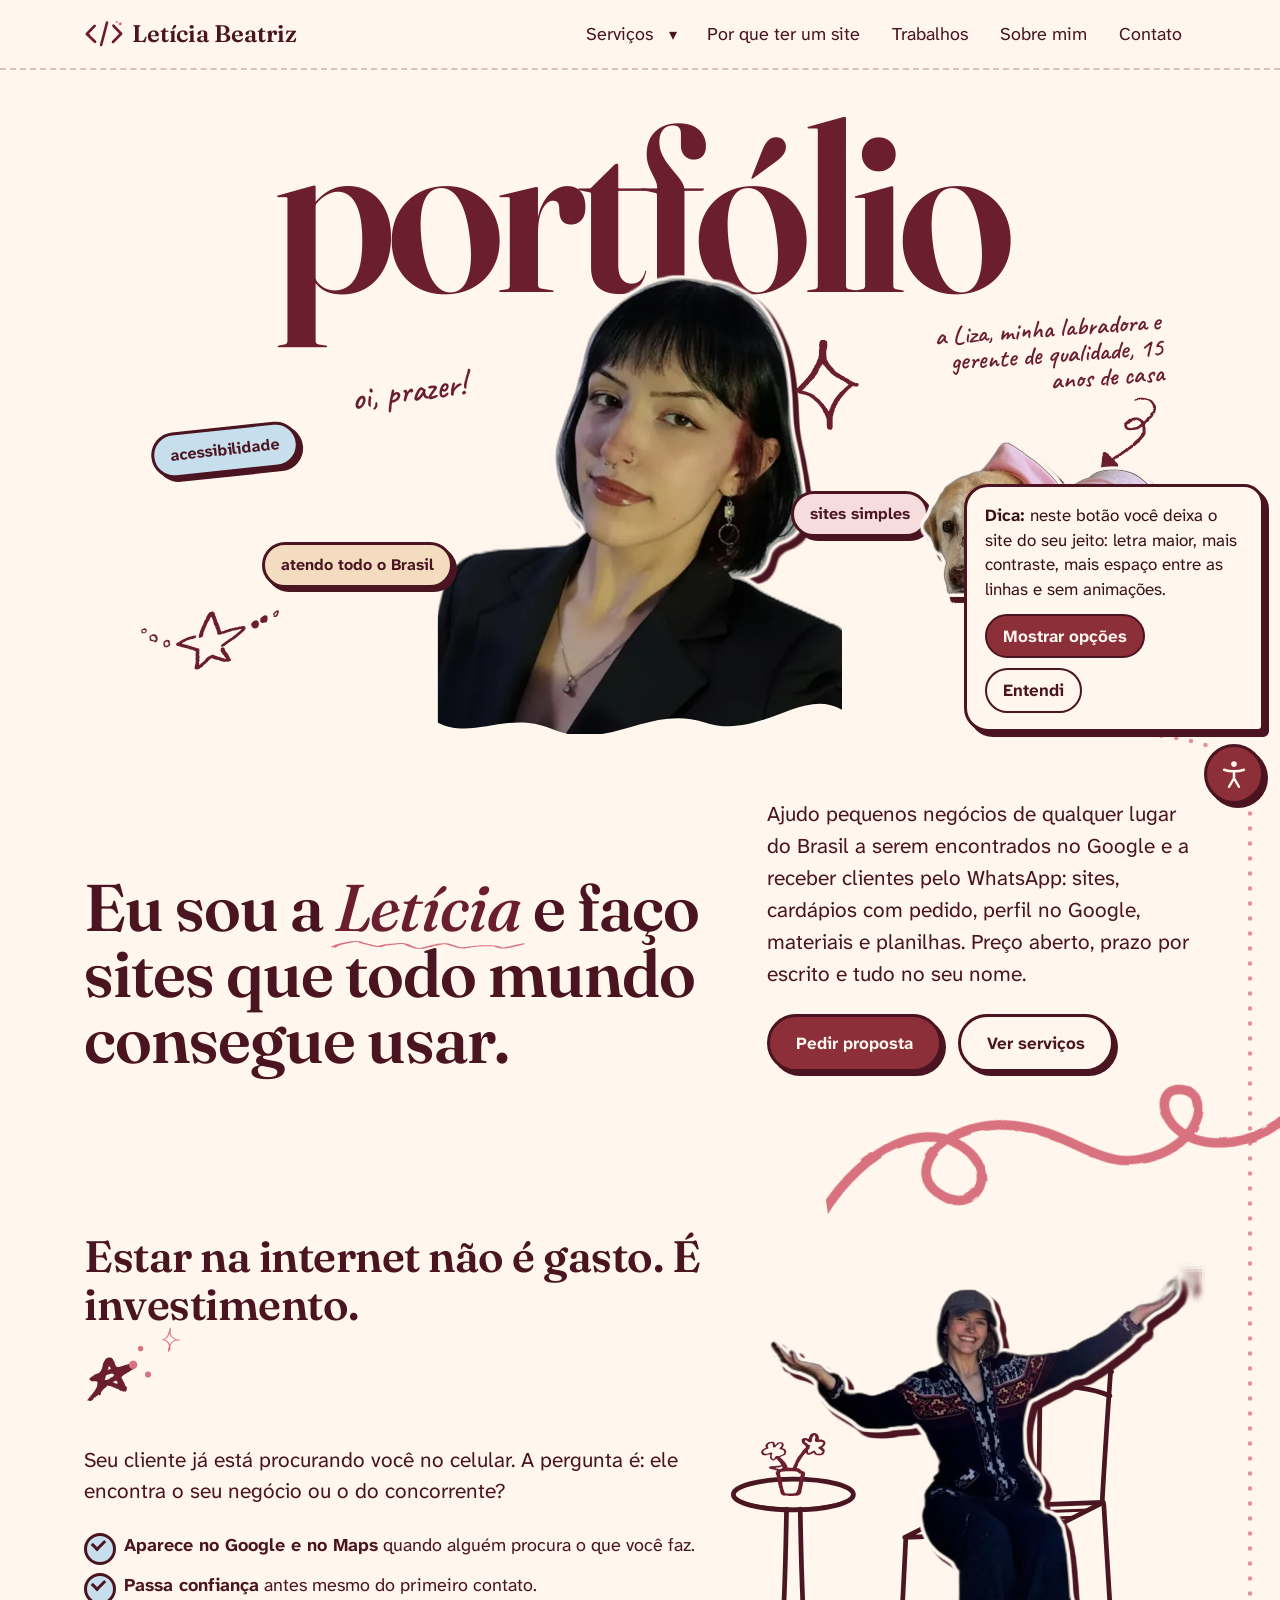
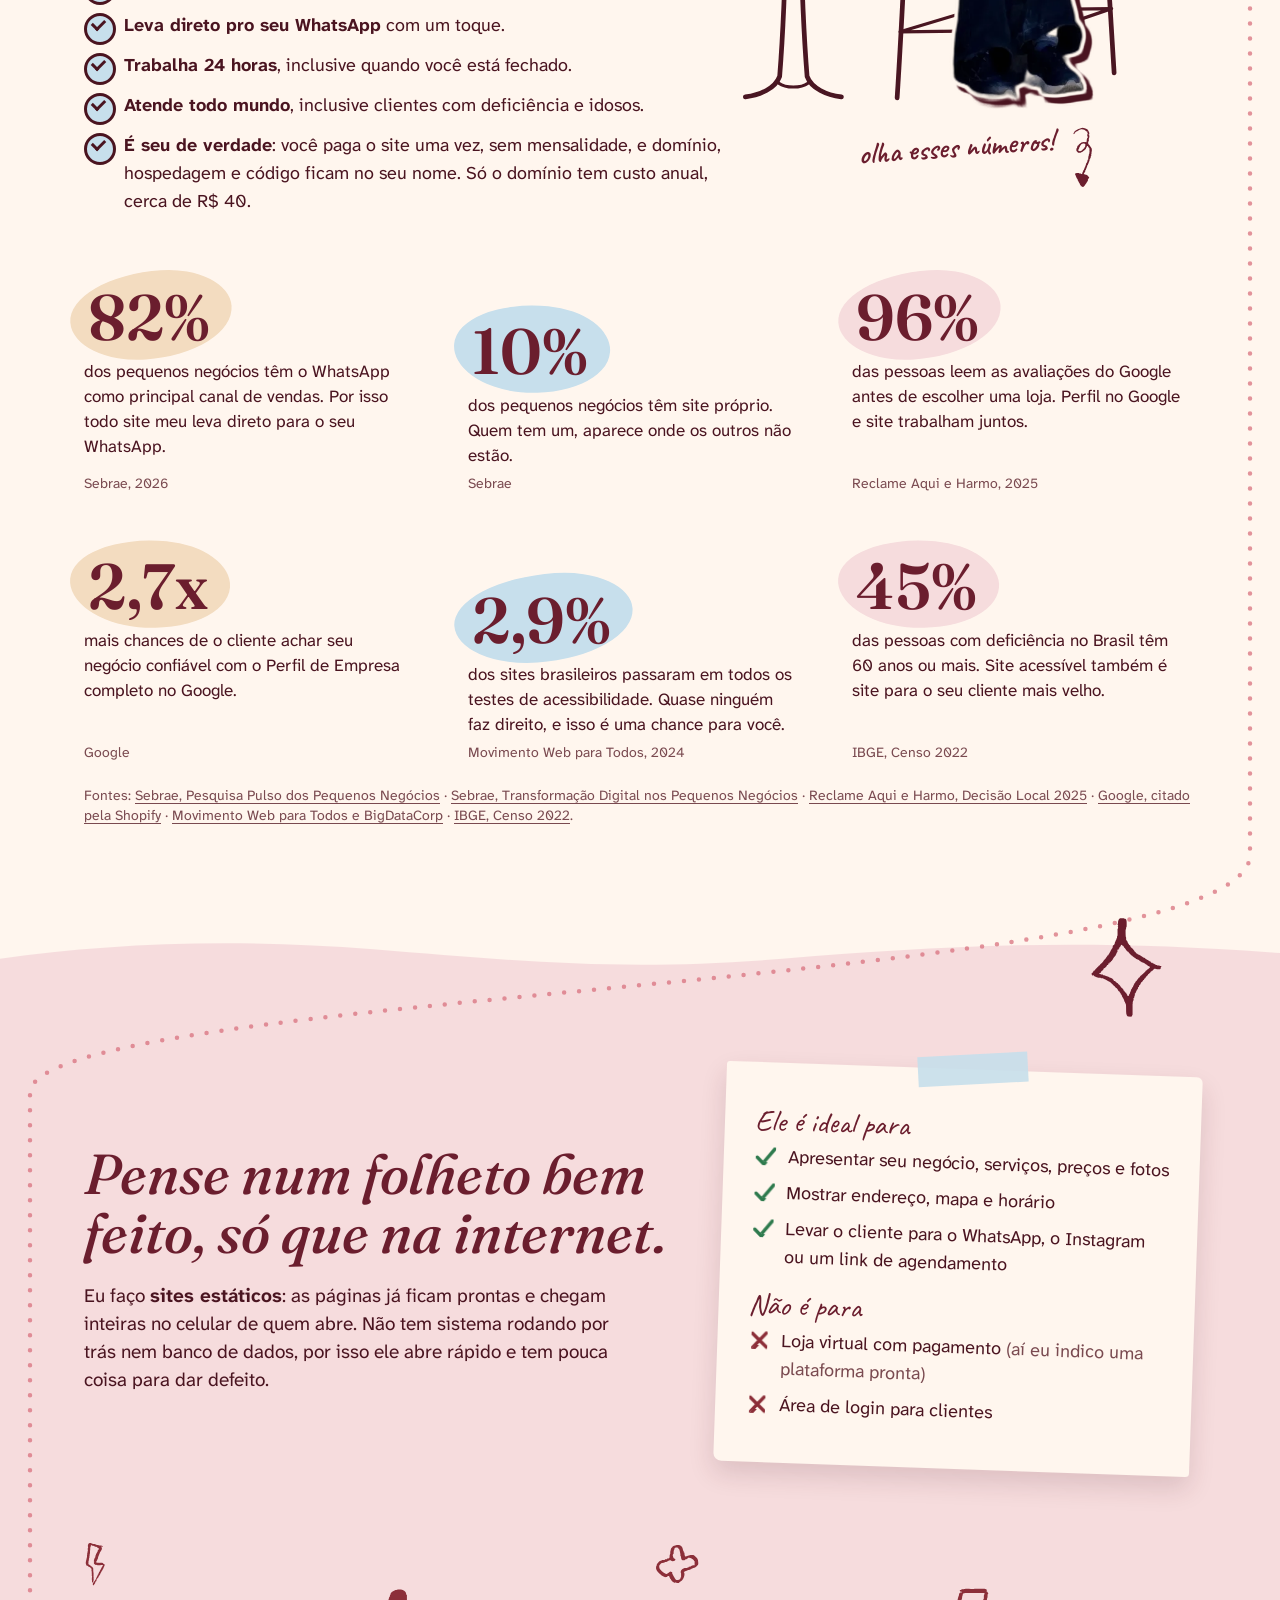
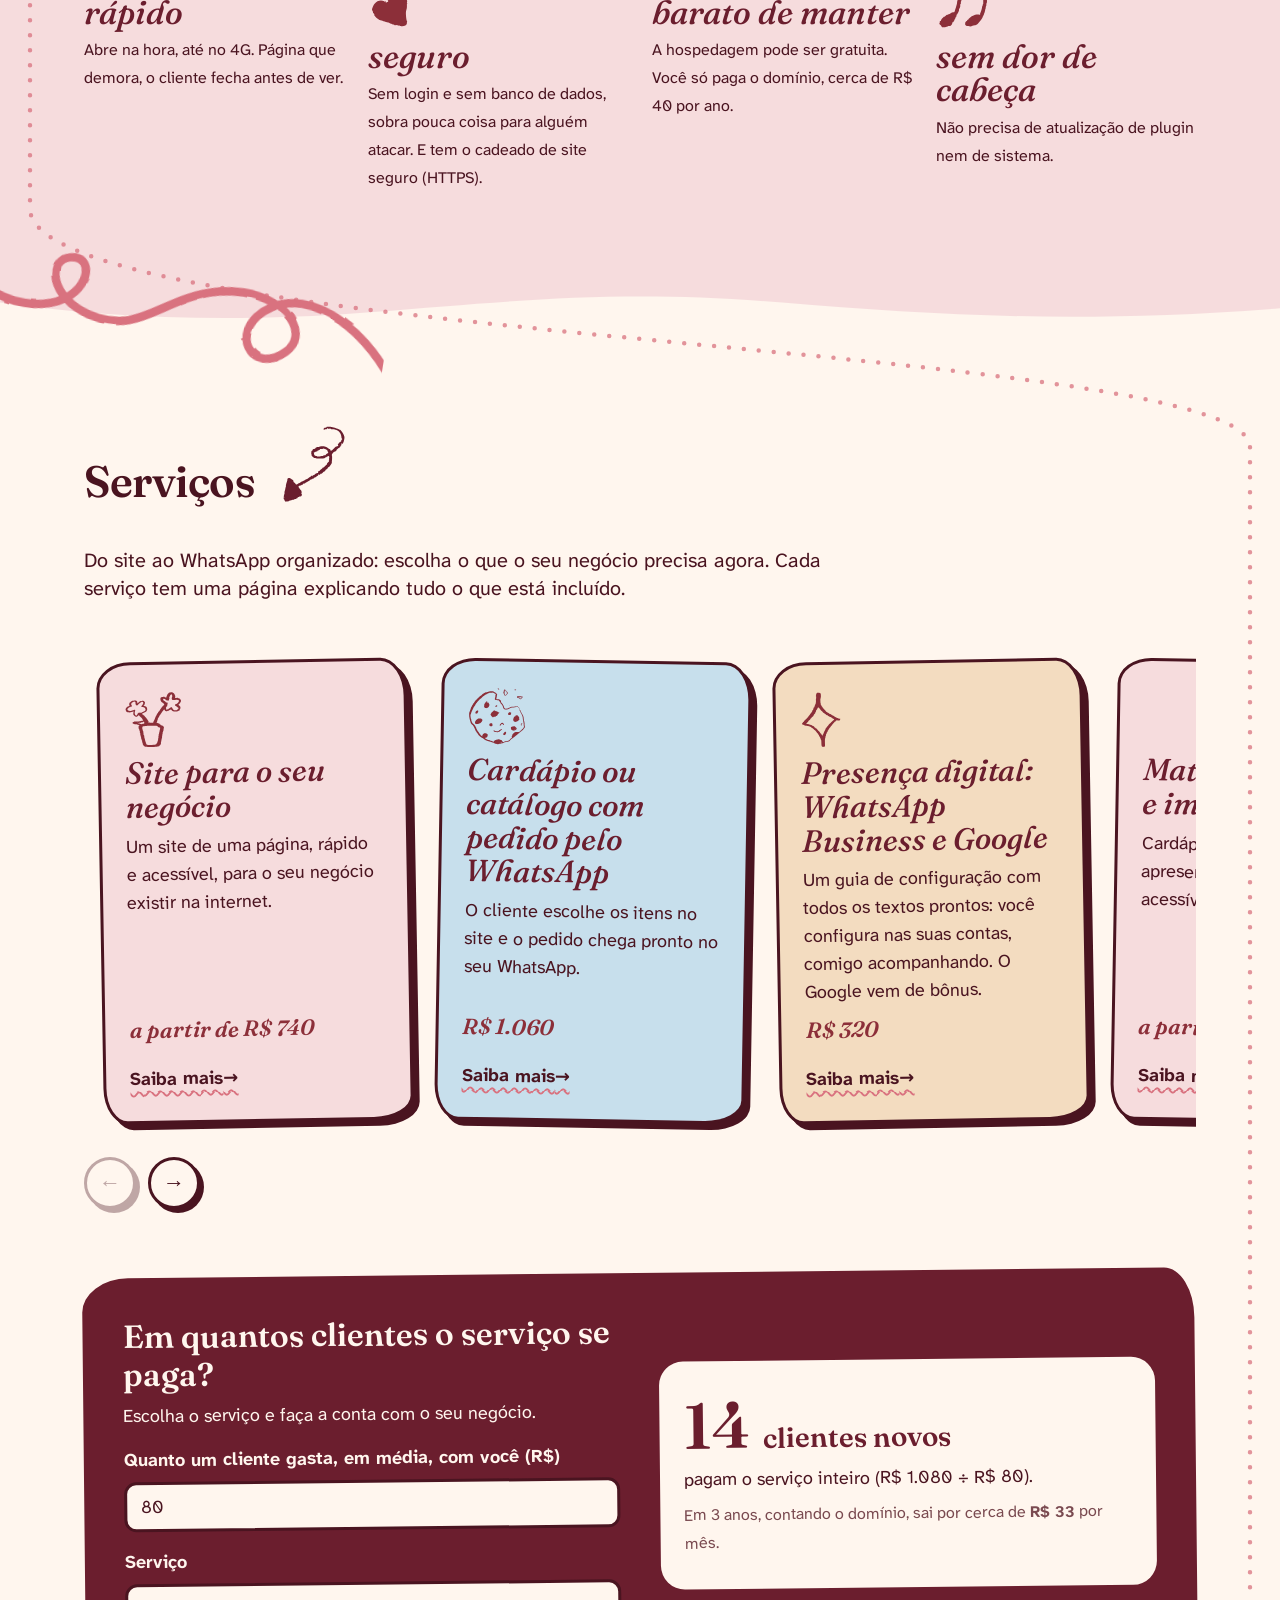
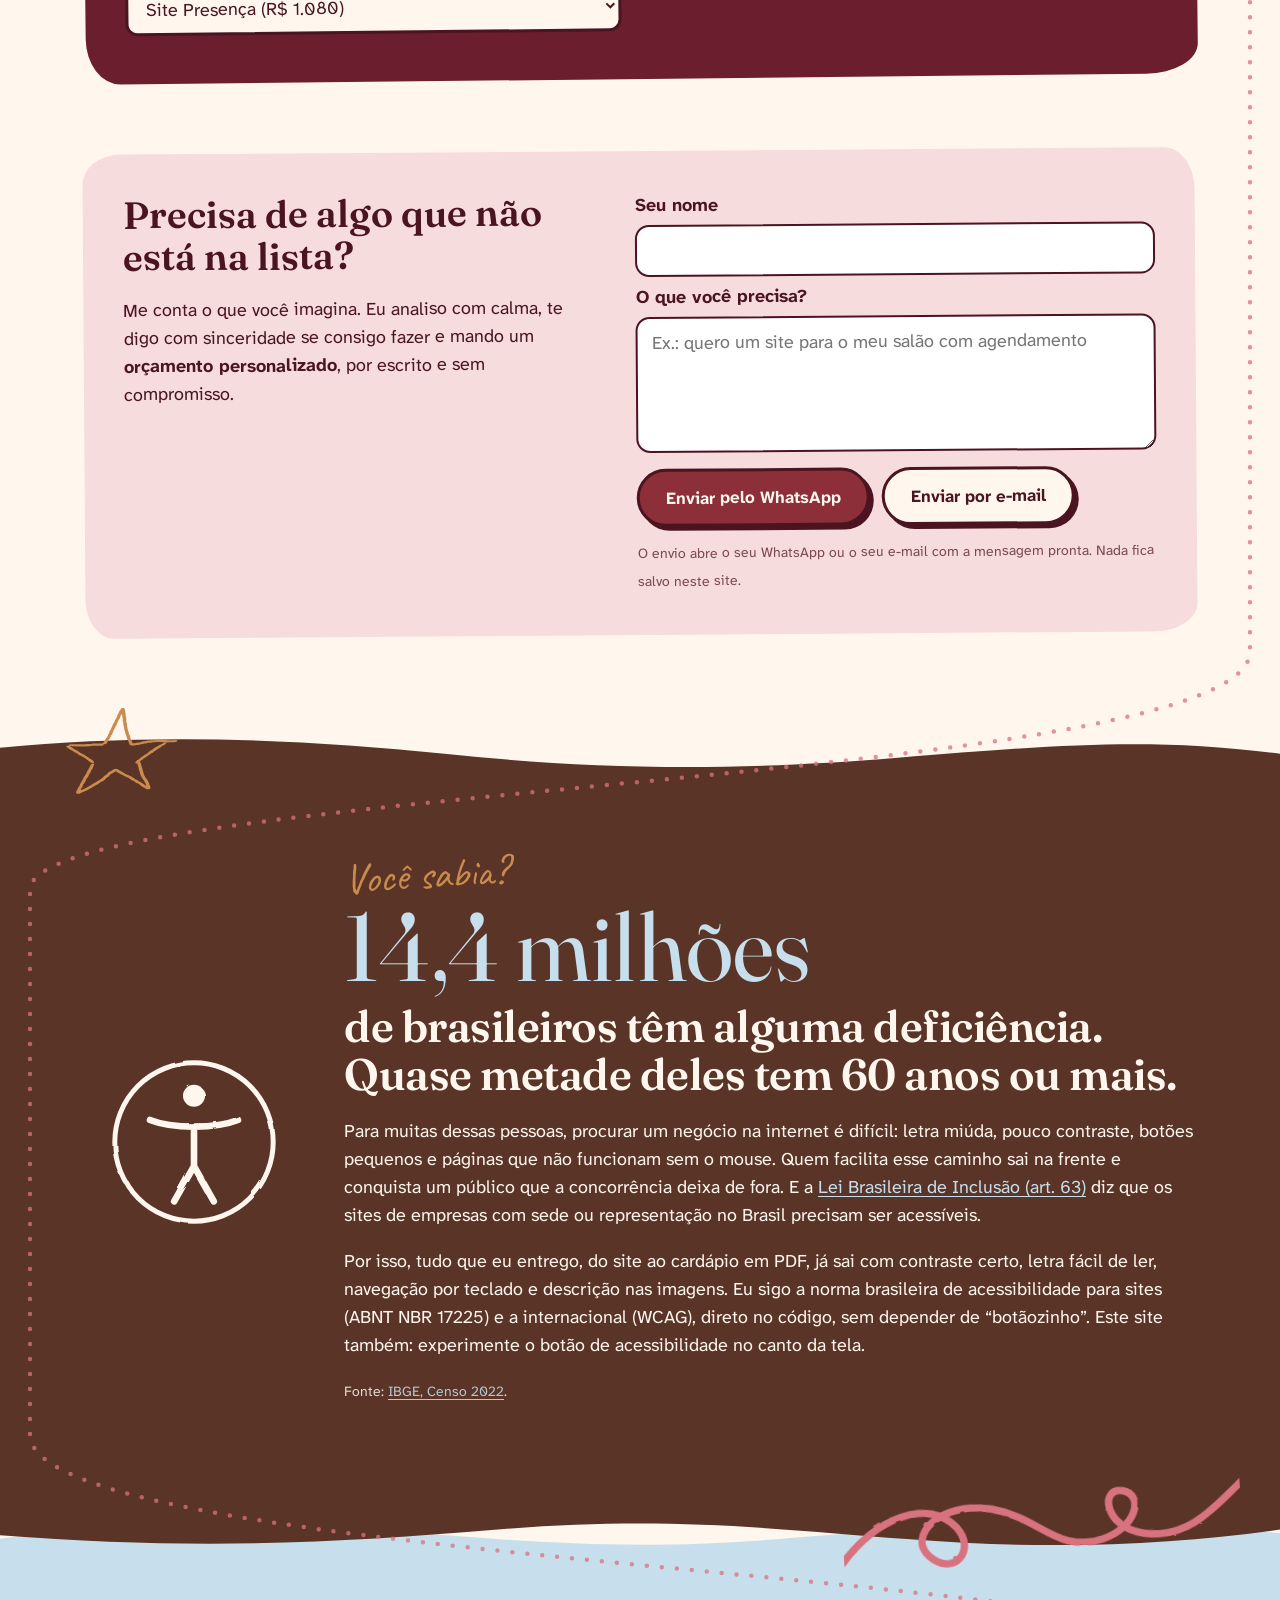
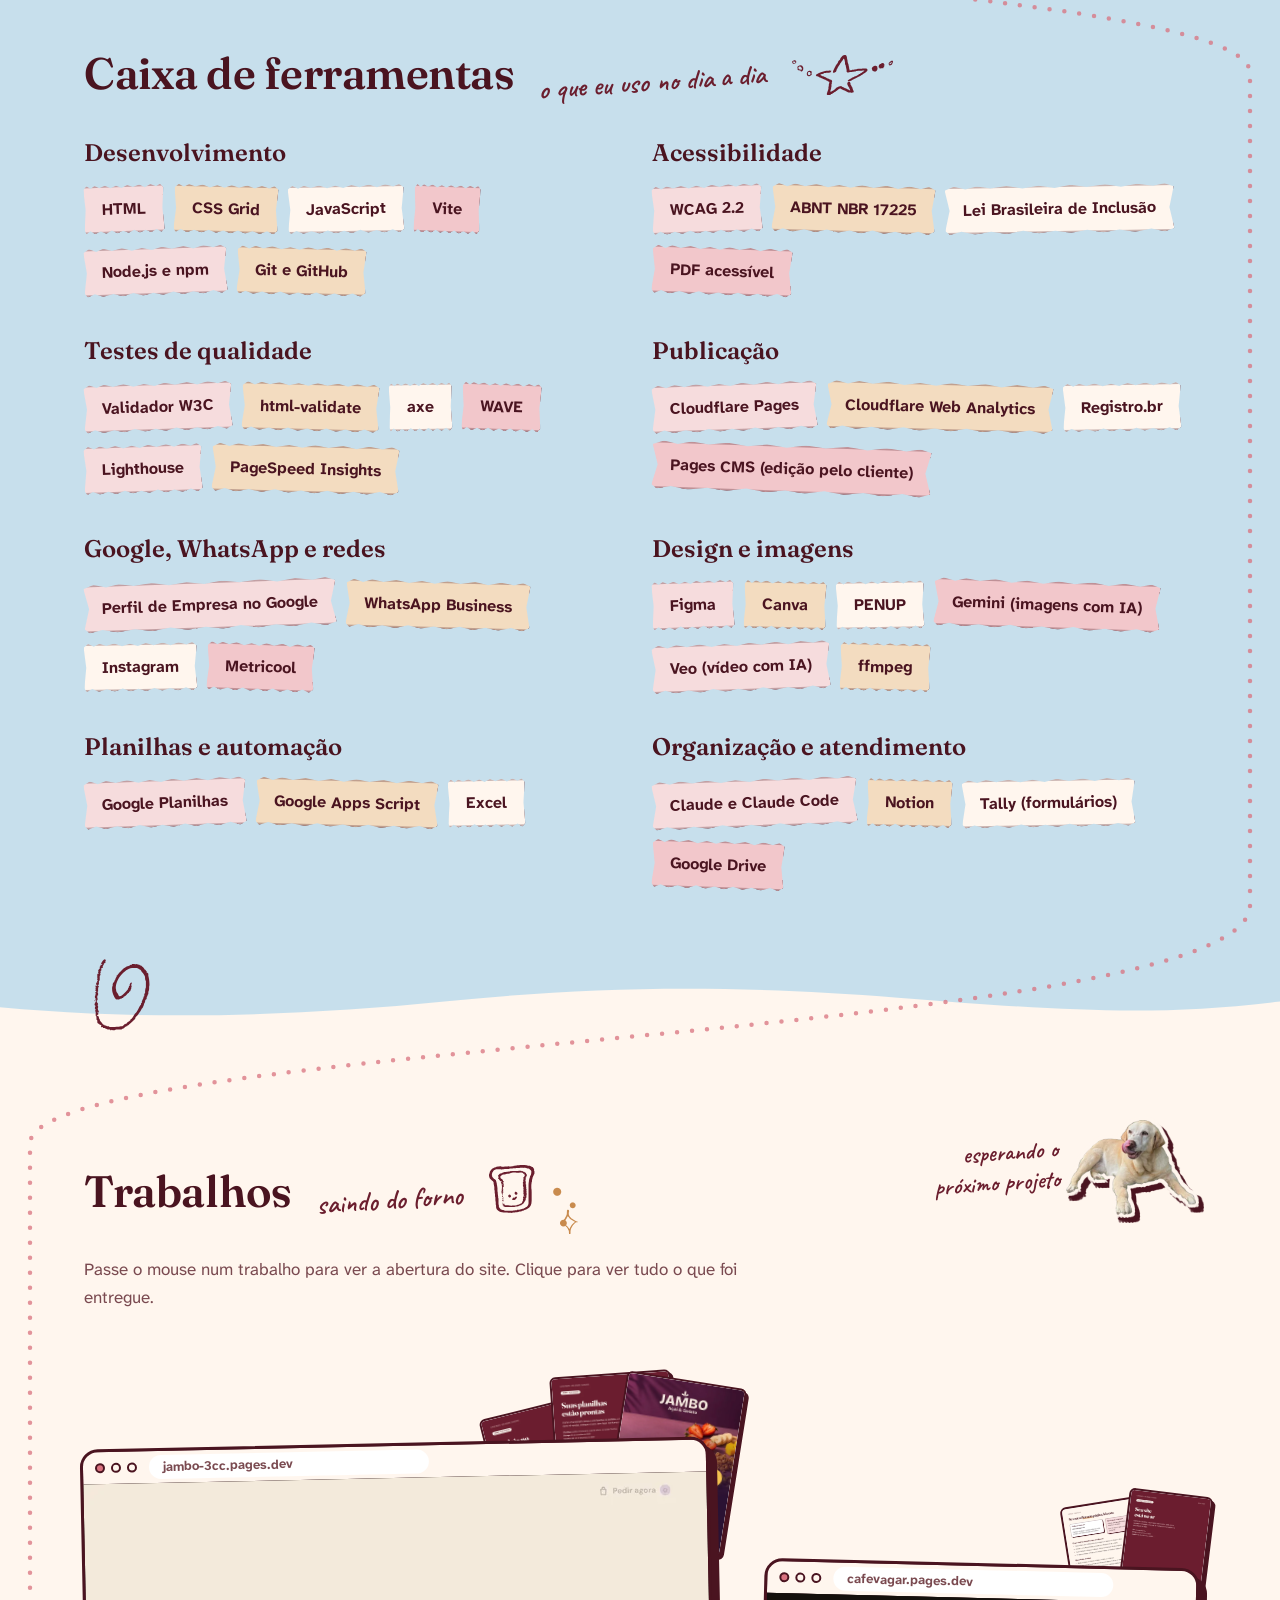
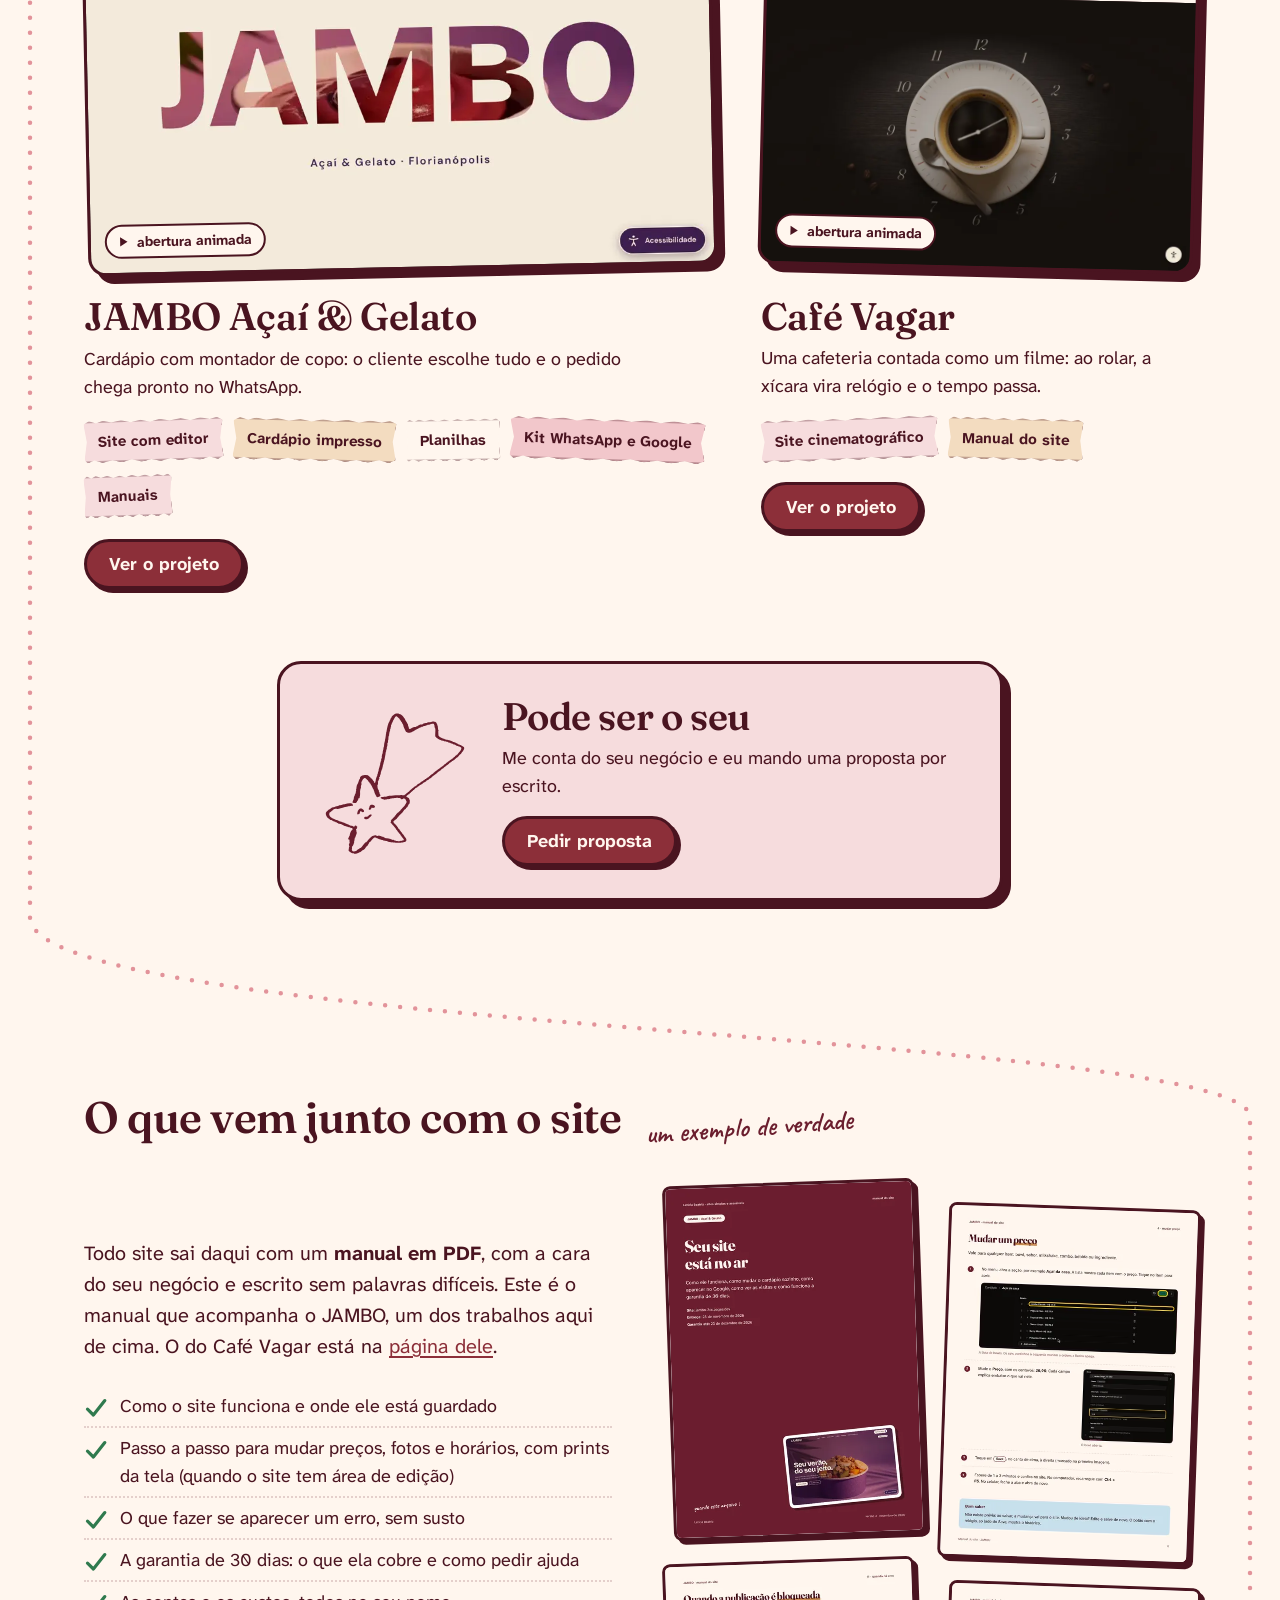
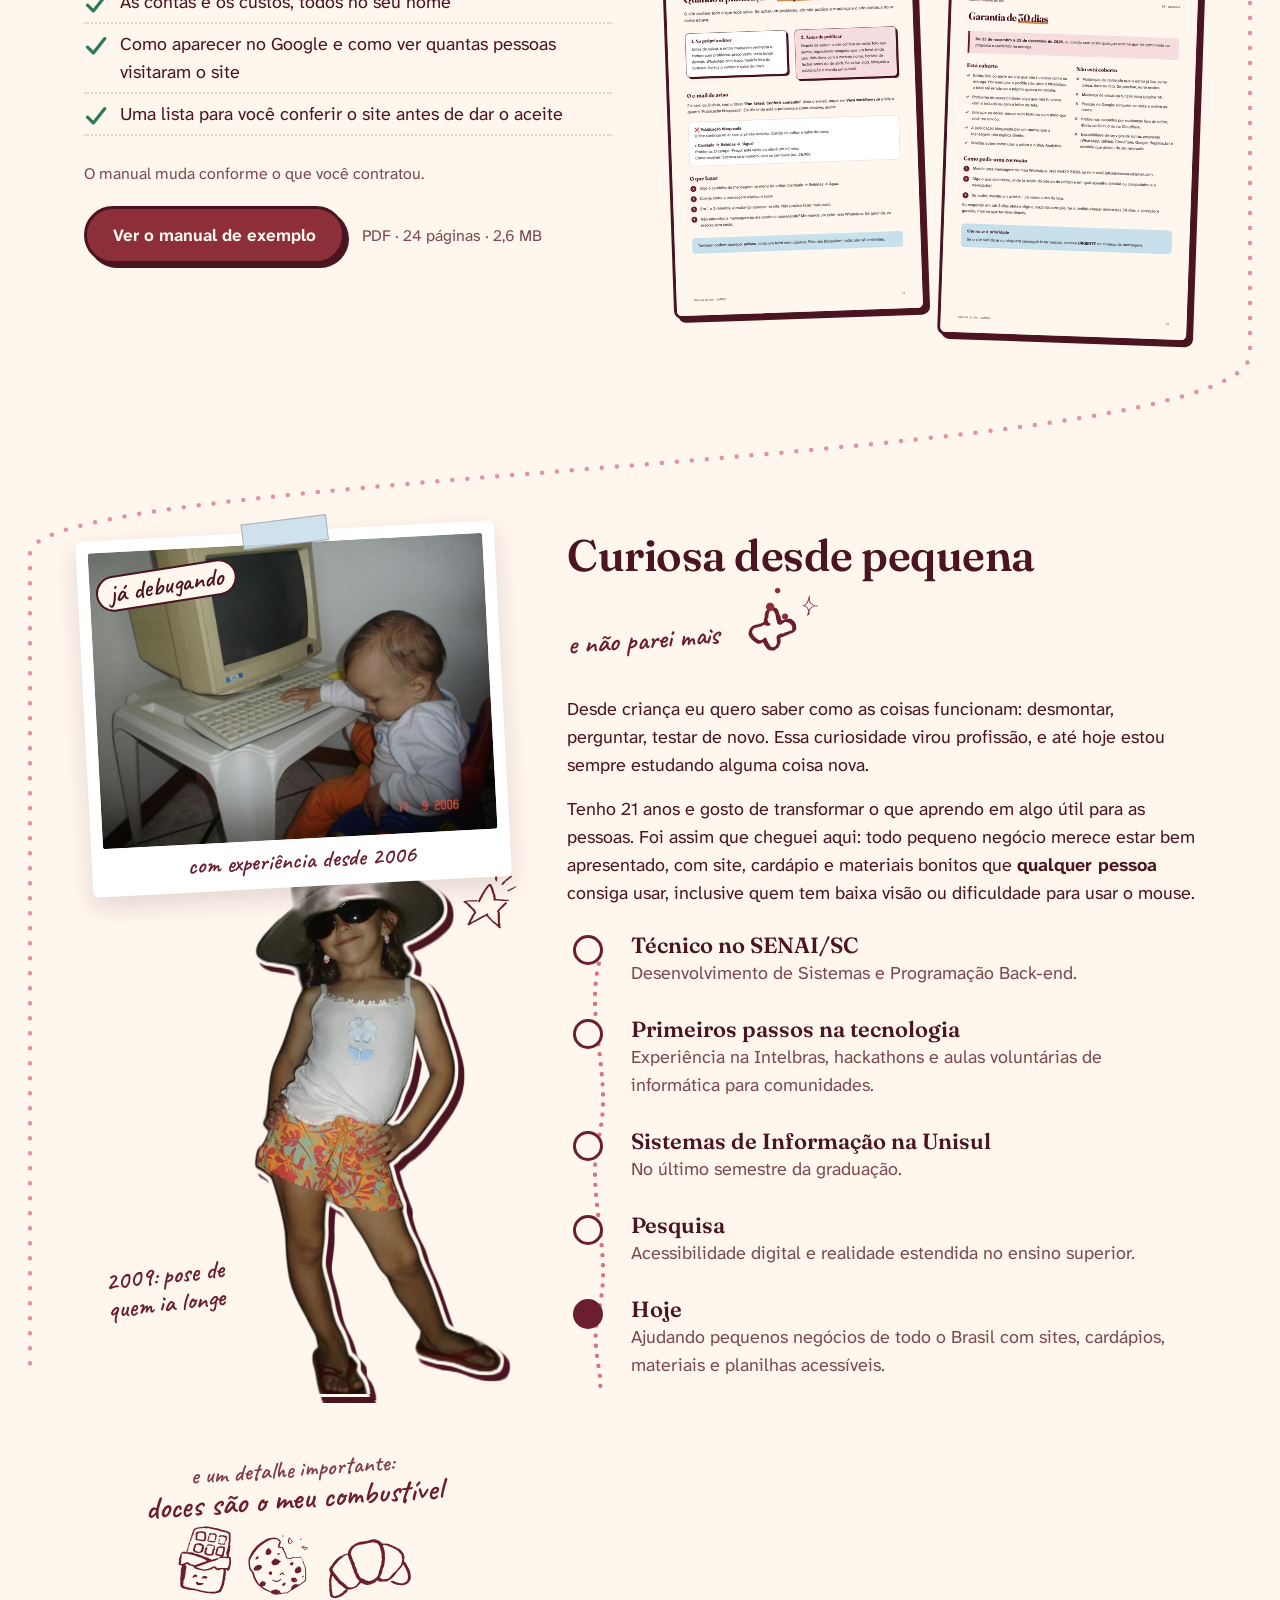
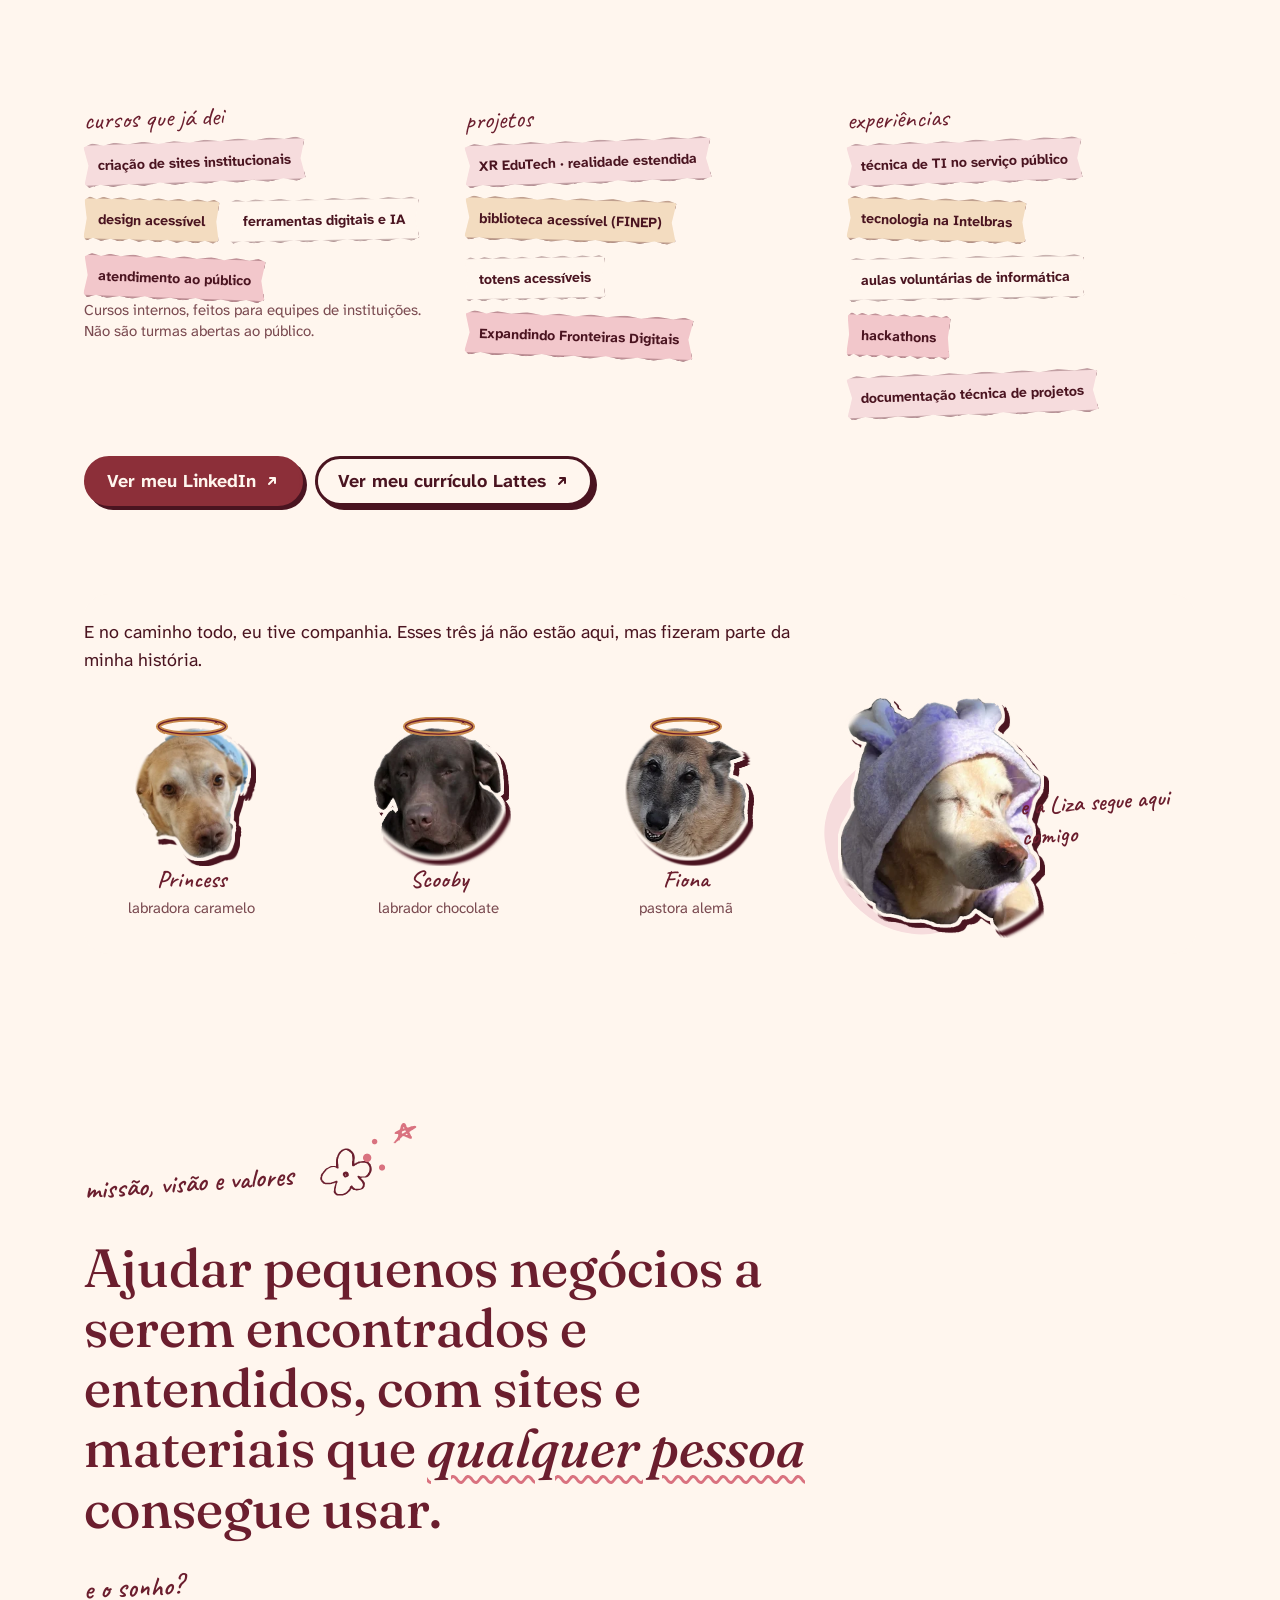
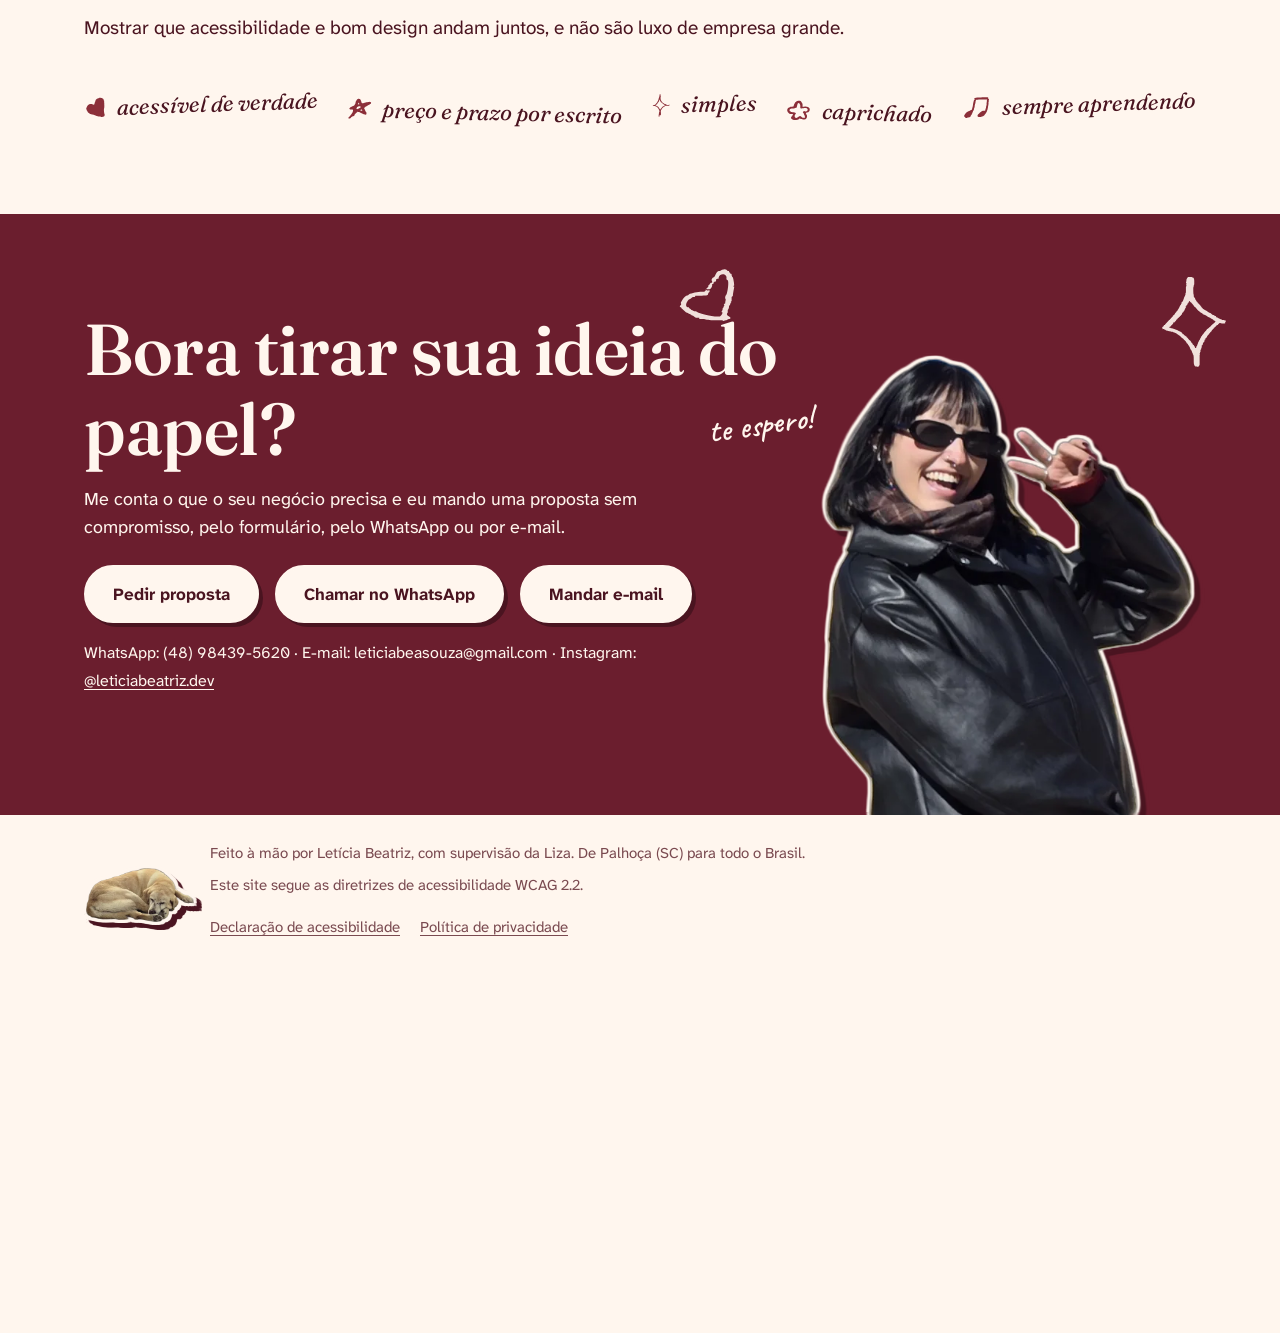
==== commit 12cb800f: "Acessibilidade: sem avisos de VLibras e de leitor de tela Tira o aviso de que o VLibras entra depois" ====
--- a/index.html
+++ b/index.html
@@ -1293,7 +1293,7 @@
       <p class="voce-sabia">Você sabia?</p>
       <p class="grande">14,4 milhões</p>
       <h2 id="t-acess">de brasileiros têm alguma deficiência. Quase metade deles tem 60 anos ou mais.</h2>
-      <p>Para muitas dessas pessoas, procurar um negócio na internet é difícil: letra miúda, pouco contraste, botões pequenos e sites que não funcionam com leitor de tela (o programa que lê a página em voz alta). Quem facilita esse caminho sai na frente e conquista um público que a concorrência deixa de fora. E a <a href="https://www.planalto.gov.br/ccivil_03/_ato2015-2018/2015/lei/l13146.htm">Lei Brasileira de Inclusão (art. 63)</a> diz que os sites de empresas com sede ou representação no Brasil precisam ser acessíveis.</p>
+      <p>Para muitas dessas pessoas, procurar um negócio na internet é difícil: letra miúda, pouco contraste, botões pequenos e páginas que não funcionam sem o mouse. Quem facilita esse caminho sai na frente e conquista um público que a concorrência deixa de fora. E a <a href="https://www.planalto.gov.br/ccivil_03/_ato2015-2018/2015/lei/l13146.htm">Lei Brasileira de Inclusão (art. 63)</a> diz que os sites de empresas com sede ou representação no Brasil precisam ser acessíveis.</p>
       <p>Por isso, tudo que eu entrego, do site ao cardápio em PDF, já sai com contraste certo, letra fácil de ler, navegação por teclado e descrição nas imagens. Eu sigo a norma brasileira de acessibilidade para sites (ABNT NBR 17225) e a internacional (WCAG), direto no código, sem depender de “botãozinho”. Este site também: experimente o botão de acessibilidade no canto da tela.</p>
       <p class="fonte-acess">Fonte: <a href="https://agenciadenoticias.ibge.gov.br/agencia-noticias/2012-agencia-de-noticias/noticias/43463-censo-2022-brasil-tem-14-4-milhoes-de-pessoas-com-deficiencia">IBGE, Censo 2022</a>.</p>
     </div>
@@ -1305,7 +1305,7 @@
     <div class="cabeca"><h2 id="t-tool">Caixa de ferramentas</h2><span class="nota">o que eu uso no dia a dia</span><div class="desenhar cab-rabisco"><svg class="doodle rabisco r-estrela-pontos" viewBox="0 0 324 136" aria-hidden="true" focusable="false"><use href="img/rabiscos.svg#r-estrela-pontos"/></svg></div></div>
     <div class="tool-grade">
       <div class="tool-grupo"><h3>Desenvolvimento</h3><ul class="fitas"><li>HTML</li><li>CSS Grid</li><li>JavaScript</li><li>Vite</li><li>Node.js e npm</li><li>Git e GitHub</li></ul></div>
-      <div class="tool-grupo"><h3>Acessibilidade</h3><ul class="fitas"><li>WCAG 2.2</li><li>ABNT NBR 17225</li><li>Lei Brasileira de Inclusão</li><li>Leitores de tela (NVDA e TalkBack)</li><li>PDF acessível</li></ul></div>
+      <div class="tool-grupo"><h3>Acessibilidade</h3><ul class="fitas"><li>WCAG 2.2</li><li>ABNT NBR 17225</li><li>Lei Brasileira de Inclusão</li><li>PDF acessível</li></ul></div>
       <div class="tool-grupo"><h3>Testes de qualidade</h3><ul class="fitas"><li>Validador W3C</li><li>html-validate</li><li>axe</li><li>WAVE</li><li>Lighthouse</li><li>PageSpeed Insights</li></ul></div>
       <div class="tool-grupo"><h3>Publicação</h3><ul class="fitas"><li>Cloudflare Pages</li><li>Cloudflare Web Analytics</li><li>Registro.br</li><li>Pages CMS (edição pelo cliente)</li></ul></div>
       <div class="tool-grupo"><h3>Google, WhatsApp e redes</h3><ul class="fitas"><li>Perfil de Empresa no Google</li><li>WhatsApp Business</li><li>Instagram</li><li>Metricool</li></ul></div>
@@ -1398,7 +1398,7 @@
     <div>
       <div class="cabeca"><h2 id="t-sobre">Curiosa desde pequena</h2><span class="nota">e não parei mais</span><div class="desenhar cab-rabisco"><svg class="doodle rabisco r-trevo" viewBox="0 0 74 68" aria-hidden="true" focusable="false"><use href="img/rabiscos.svg#r-trevo"/></svg><span class="enfeitinhos v3" aria-hidden="true"><svg class="mini" viewBox="0 0 155 203" focusable="false"><use href="img/rabiscos.svg#r-brilho-b"/></svg></span></div></div>
       <p>Desde criança eu quero saber como as coisas funcionam: desmontar, perguntar, testar de novo. Essa curiosidade virou profissão, e até hoje estou sempre estudando alguma coisa nova.</p>
-      <p>Tenho 21 anos e gosto de transformar o que aprendo em algo útil para as pessoas. Foi assim que cheguei aqui: todo pequeno negócio merece estar bem apresentado, com site, cardápio e materiais bonitos que <strong>qualquer pessoa</strong> consiga usar, inclusive quem usa leitor de tela ou tem baixa visão.</p>
+      <p>Tenho 21 anos e gosto de transformar o que aprendo em algo útil para as pessoas. Foi assim que cheguei aqui: todo pequeno negócio merece estar bem apresentado, com site, cardápio e materiais bonitos que <strong>qualquer pessoa</strong> consiga usar, inclusive quem tem baixa visão ou dificuldade para usar o mouse.</p>
       <div class="caminho-box"><svg class="trilha" viewBox="0 0 36 600" preserveAspectRatio="none" aria-hidden="true" fill="none" stroke="currentColor" stroke-width="4" stroke-linecap="round" stroke-dasharray="2 12"><path d="M18 0 C4 80 32 160 18 240 C4 320 32 400 18 480 C8 540 24 570 18 600"/></svg><ol class="caminho" id="caminho">
         <li><strong>Técnico no SENAI/SC</strong><span>Desenvolvimento de Sistemas e Programação Back-end.</span></li>
         <li><strong>Primeiros passos na tecnologia</strong><span>Experiência na Intelbras, hackathons e aulas voluntárias de informática para comunidades.</span></li>
@@ -1488,7 +1488,7 @@
     <header class="sp-hero"><svg class="sp-rabisco" viewBox="0 0 309 308" aria-hidden="true" focusable="false"><use href="img/rabiscos.svg#r-cookie"/></svg><p class="sp-rotulo">serviço</p><h1 id="servico-cardapio-whatsapp-t">Cardápio ou catálogo com pedido pelo WhatsApp</h1><p class="sp-intro">Seu cliente abre o cardápio, escolhe os itens e as quantidades, vê o total e toca em &quot;Enviar pedido&quot;. O seu WhatsApp abre com a mensagem já montada: itens, quantidades, total, nome, endereço e observações. Você só confirma e combina o pagamento na conversa.</p><p class="sp-para"><strong>Para quem é:</strong> Restaurantes, lanchonetes, confeitarias, lojas de roupa, artesanato: quem já recebe pedidos pelo WhatsApp e quer organizar isso.</p></header>
 
     <div class="sp-bloco sp-colunas">
-      <div><h2 class="sp-h">O que está incluído</h2><ul class="sp-lista ok"><li><svg viewBox="0 0 24 24" aria-hidden="true" focusable="false"><path d="M3.5 13.2 9.4 19 20.8 4.6" fill="none" stroke="currentColor" stroke-width="3.2" stroke-linecap="round" stroke-linejoin="round"/></svg>Tudo do site para o seu negócio</li><li><svg viewBox="0 0 24 24" aria-hidden="true" focusable="false"><path d="M3.5 13.2 9.4 19 20.8 4.6" fill="none" stroke="currentColor" stroke-width="3.2" stroke-linecap="round" stroke-linejoin="round"/></svg>Cardápio ou catálogo por categorias, com foto, descrição e preço de cada item</li><li><svg viewBox="0 0 24 24" aria-hidden="true" focusable="false"><path d="M3.5 13.2 9.4 19 20.8 4.6" fill="none" stroke="currentColor" stroke-width="3.2" stroke-linecap="round" stroke-linejoin="round"/></svg>Carrinho: adicionar, tirar e mudar quantidade, com o total calculado na hora</li><li><svg viewBox="0 0 24 24" aria-hidden="true" focusable="false"><path d="M3.5 13.2 9.4 19 20.8 4.6" fill="none" stroke="currentColor" stroke-width="3.2" stroke-linecap="round" stroke-linejoin="round"/></svg>Campos opcionais: nome, entrega ou retirada, endereço, forma de pagamento e observações</li><li><svg viewBox="0 0 24 24" aria-hidden="true" focusable="false"><path d="M3.5 13.2 9.4 19 20.8 4.6" fill="none" stroke="currentColor" stroke-width="3.2" stroke-linecap="round" stroke-linejoin="round"/></svg>Mensagem de pedido organizada e fácil de ler para quem recebe</li><li><svg viewBox="0 0 24 24" aria-hidden="true" focusable="false"><path d="M3.5 13.2 9.4 19 20.8 4.6" fill="none" stroke="currentColor" stroke-width="3.2" stroke-linecap="round" stroke-linejoin="round"/></svg>Aviso de horário (por exemplo, &quot;pedidos das 18h às 23h&quot;)</li><li><svg viewBox="0 0 24 24" aria-hidden="true" focusable="false"><path d="M3.5 13.2 9.4 19 20.8 4.6" fill="none" stroke="currentColor" stroke-width="3.2" stroke-linecap="round" stroke-linejoin="round"/></svg>QR code do cardápio para imprimir e deixar na mesa ou no balcão</li><li><svg viewBox="0 0 24 24" aria-hidden="true" focusable="false"><path d="M3.5 13.2 9.4 19 20.8 4.6" fill="none" stroke="currentColor" stroke-width="3.2" stroke-linecap="round" stroke-linejoin="round"/></svg>Carrinho que funciona com leitor de tela e teclado</li><li><svg viewBox="0 0 24 24" aria-hidden="true" focusable="false"><path d="M3.5 13.2 9.4 19 20.8 4.6" fill="none" stroke="currentColor" stroke-width="3.2" stroke-linecap="round" stroke-linejoin="round"/></svg>Cadastro inicial dos itens (a quantidade é combinada no orçamento)</li></ul><div class="sp-extra"><h2 class="sp-h sp-h-menor">Dá para adicionar</h2><ul class="sp-lista ok"><li><svg viewBox="0 0 24 24" aria-hidden="true" focusable="false"><path d="M3.5 13.2 9.4 19 20.8 4.6" fill="none" stroke="currentColor" stroke-width="3.2" stroke-linecap="round" stroke-linejoin="round"/></svg>Manutenção mensal para trocar preços e itens</li><li><svg viewBox="0 0 24 24" aria-hidden="true" focusable="false"><path d="M3.5 13.2 9.4 19 20.8 4.6" fill="none" stroke="currentColor" stroke-width="3.2" stroke-linecap="round" stroke-linejoin="round"/></svg>Área simples para você mesmo editar o cardápio</li></ul></div></div>
+      <div><h2 class="sp-h">O que está incluído</h2><ul class="sp-lista ok"><li><svg viewBox="0 0 24 24" aria-hidden="true" focusable="false"><path d="M3.5 13.2 9.4 19 20.8 4.6" fill="none" stroke="currentColor" stroke-width="3.2" stroke-linecap="round" stroke-linejoin="round"/></svg>Tudo do site para o seu negócio</li><li><svg viewBox="0 0 24 24" aria-hidden="true" focusable="false"><path d="M3.5 13.2 9.4 19 20.8 4.6" fill="none" stroke="currentColor" stroke-width="3.2" stroke-linecap="round" stroke-linejoin="round"/></svg>Cardápio ou catálogo por categorias, com foto, descrição e preço de cada item</li><li><svg viewBox="0 0 24 24" aria-hidden="true" focusable="false"><path d="M3.5 13.2 9.4 19 20.8 4.6" fill="none" stroke="currentColor" stroke-width="3.2" stroke-linecap="round" stroke-linejoin="round"/></svg>Carrinho: adicionar, tirar e mudar quantidade, com o total calculado na hora</li><li><svg viewBox="0 0 24 24" aria-hidden="true" focusable="false"><path d="M3.5 13.2 9.4 19 20.8 4.6" fill="none" stroke="currentColor" stroke-width="3.2" stroke-linecap="round" stroke-linejoin="round"/></svg>Campos opcionais: nome, entrega ou retirada, endereço, forma de pagamento e observações</li><li><svg viewBox="0 0 24 24" aria-hidden="true" focusable="false"><path d="M3.5 13.2 9.4 19 20.8 4.6" fill="none" stroke="currentColor" stroke-width="3.2" stroke-linecap="round" stroke-linejoin="round"/></svg>Mensagem de pedido organizada e fácil de ler para quem recebe</li><li><svg viewBox="0 0 24 24" aria-hidden="true" focusable="false"><path d="M3.5 13.2 9.4 19 20.8 4.6" fill="none" stroke="currentColor" stroke-width="3.2" stroke-linecap="round" stroke-linejoin="round"/></svg>Aviso de horário (por exemplo, &quot;pedidos das 18h às 23h&quot;)</li><li><svg viewBox="0 0 24 24" aria-hidden="true" focusable="false"><path d="M3.5 13.2 9.4 19 20.8 4.6" fill="none" stroke="currentColor" stroke-width="3.2" stroke-linecap="round" stroke-linejoin="round"/></svg>QR code do cardápio para imprimir e deixar na mesa ou no balcão</li><li><svg viewBox="0 0 24 24" aria-hidden="true" focusable="false"><path d="M3.5 13.2 9.4 19 20.8 4.6" fill="none" stroke="currentColor" stroke-width="3.2" stroke-linecap="round" stroke-linejoin="round"/></svg>Carrinho que funciona só com o teclado</li><li><svg viewBox="0 0 24 24" aria-hidden="true" focusable="false"><path d="M3.5 13.2 9.4 19 20.8 4.6" fill="none" stroke="currentColor" stroke-width="3.2" stroke-linecap="round" stroke-linejoin="round"/></svg>Cadastro inicial dos itens (a quantidade é combinada no orçamento)</li></ul><div class="sp-extra"><h2 class="sp-h sp-h-menor">Dá para adicionar</h2><ul class="sp-lista ok"><li><svg viewBox="0 0 24 24" aria-hidden="true" focusable="false"><path d="M3.5 13.2 9.4 19 20.8 4.6" fill="none" stroke="currentColor" stroke-width="3.2" stroke-linecap="round" stroke-linejoin="round"/></svg>Manutenção mensal para trocar preços e itens</li><li><svg viewBox="0 0 24 24" aria-hidden="true" focusable="false"><path d="M3.5 13.2 9.4 19 20.8 4.6" fill="none" stroke="currentColor" stroke-width="3.2" stroke-linecap="round" stroke-linejoin="round"/></svg>Área simples para você mesmo editar o cardápio</li></ul></div></div>
       <div><div class="sp-bilhete"><h2>Não está incluído</h2><ul class="sp-lista nao"><li><svg viewBox="0 0 24 24" aria-hidden="true" focusable="false"><path d="M5 5.4 19.2 18.8M18.6 4.8 5.6 19.4" fill="none" stroke="currentColor" stroke-width="3.2" stroke-linecap="round"/></svg>Pagamento online</li><li><svg viewBox="0 0 24 24" aria-hidden="true" focusable="false"><path d="M5 5.4 19.2 18.8M18.6 4.8 5.6 19.4" fill="none" stroke="currentColor" stroke-width="3.2" stroke-linecap="round"/></svg>Controle de estoque</li><li><svg viewBox="0 0 24 24" aria-hidden="true" focusable="false"><path d="M5 5.4 19.2 18.8M18.6 4.8 5.6 19.4" fill="none" stroke="currentColor" stroke-width="3.2" stroke-linecap="round"/></svg>Painel de pedidos</li><li><svg viewBox="0 0 24 24" aria-hidden="true" focusable="false"><path d="M5 5.4 19.2 18.8M18.6 4.8 5.6 19.4" fill="none" stroke="currentColor" stroke-width="3.2" stroke-linecap="round"/></svg>Cadastro de clientes</li><li><svg viewBox="0 0 24 24" aria-hidden="true" focusable="false"><path d="M5 5.4 19.2 18.8M18.6 4.8 5.6 19.4" fill="none" stroke="currentColor" stroke-width="3.2" stroke-linecap="round"/></svg>Cálculo automático de frete por distância</li></ul></div><div class="sp-bilhete sp-b2"><h2>Você me envia</h2><ul class="sp-lista ok"><li><svg viewBox="0 0 24 24" aria-hidden="true" focusable="false"><path d="M3.5 13.2 9.4 19 20.8 4.6" fill="none" stroke="currentColor" stroke-width="3.2" stroke-linecap="round" stroke-linejoin="round"/></svg>Lista de itens com preços e categorias</li><li><svg viewBox="0 0 24 24" aria-hidden="true" focusable="false"><path d="M3.5 13.2 9.4 19 20.8 4.6" fill="none" stroke="currentColor" stroke-width="3.2" stroke-linecap="round" stroke-linejoin="round"/></svg>Fotos dos itens</li><li><svg viewBox="0 0 24 24" aria-hidden="true" focusable="false"><path d="M3.5 13.2 9.4 19 20.8 4.6" fill="none" stroke="currentColor" stroke-width="3.2" stroke-linecap="round" stroke-linejoin="round"/></svg>Logo, se você tiver</li><li><svg viewBox="0 0 24 24" aria-hidden="true" focusable="false"><path d="M3.5 13.2 9.4 19 20.8 4.6" fill="none" stroke="currentColor" stroke-width="3.2" stroke-linecap="round" stroke-linejoin="round"/></svg>Número do WhatsApp, horário e regras de entrega</li></ul></div><p class="sp-obs sp-obs-lado">Por que não usar só o catálogo do WhatsApp? Aqui o cardápio tem a sua marca, o seu endereço próprio, é acessível e não cobra taxa por pedido.</p></div>
     </div>
 
@@ -1549,7 +1549,7 @@
 <article class="servico-pagina sp cor-azul" id="servico-materiais" aria-labelledby="servico-materiais-t" tabindex="-1">
   <div class="wrap">
     <a class="sp-voltar" href="#servicos">← Voltar para todos os serviços</a>
-    <header class="sp-hero"><svg class="sp-rabisco" viewBox="0 0 232 247" aria-hidden="true" focusable="false"><use href="img/rabiscos.svg#r-estrela-risco"/></svg><p class="sp-rotulo">serviço</p><h1 id="servico-materiais-t">Materiais digitais e impressos</h1><p class="sp-intro">Documentos com a identidade do seu negócio, fáceis de ler e, como diferencial, acessíveis: o PDF funciona com leitor de tela, para quem tem deficiência visual também conseguir ler.</p><p class="sp-para"><strong>Para quem é:</strong> Negócios que precisam de documentos organizados para clientes, parceiros ou funcionários.</p></header>
+    <header class="sp-hero"><svg class="sp-rabisco" viewBox="0 0 232 247" aria-hidden="true" focusable="false"><use href="img/rabiscos.svg#r-estrela-risco"/></svg><p class="sp-rotulo">serviço</p><h1 id="servico-materiais-t">Materiais digitais e impressos</h1><p class="sp-intro">Documentos com a identidade do seu negócio, fáceis de ler e, como diferencial, acessíveis: o PDF é marcado, com títulos e descrições, para que todo mundo consiga ler.</p><p class="sp-para"><strong>Para quem é:</strong> Negócios que precisam de documentos organizados para clientes, parceiros ou funcionários.</p></header>
     <div class="sp-bloco"><h2 class="sp-h">O que dá para fazer</h2><ul class="sp-etiquetas"><li>Cardápio para imprimir e versão digital para WhatsApp e Instagram</li><li>Catálogo de produtos com fotos, códigos, preços e condições</li><li>Tabela de preços ou de serviços</li><li>Manual de procedimentos para funcionários: abertura e fechamento, atendimento, limpeza, uso de equipamentos</li><li>Guia de boas-vindas para clientes: como funciona, regras e cuidados</li><li>Apresentação da empresa para parceiros, fornecedores ou clientes grandes</li><li>Folheto e cartão de visita digital</li></ul></div>
     <div class="sp-bloco sp-colunas">
       <div><h2 class="sp-h">O que está incluído</h2><ul class="sp-lista ok"><li><svg viewBox="0 0 24 24" aria-hidden="true" focusable="false"><path d="M3.5 13.2 9.4 19 20.8 4.6" fill="none" stroke="currentColor" stroke-width="3.2" stroke-linecap="round" stroke-linejoin="round"/></svg>Diagramação com a identidade visual do seu negócio (ou uma identidade simples, se você não tiver)</li><li><svg viewBox="0 0 24 24" aria-hidden="true" focusable="false"><path d="M3.5 13.2 9.4 19 20.8 4.6" fill="none" stroke="currentColor" stroke-width="3.2" stroke-linecap="round" stroke-linejoin="round"/></svg>Revisão de ortografia e clareza</li><li><svg viewBox="0 0 24 24" aria-hidden="true" focusable="false"><path d="M3.5 13.2 9.4 19 20.8 4.6" fill="none" stroke="currentColor" stroke-width="3.2" stroke-linecap="round" stroke-linejoin="round"/></svg>PDF acessível: títulos marcados, ordem de leitura, descrição das imagens e contraste adequado</li><li><svg viewBox="0 0 24 24" aria-hidden="true" focusable="false"><path d="M3.5 13.2 9.4 19 20.8 4.6" fill="none" stroke="currentColor" stroke-width="3.2" stroke-linecap="round" stroke-linejoin="round"/></svg>Arquivo para impressão e versão leve para celular</li><li><svg viewBox="0 0 24 24" aria-hidden="true" focusable="false"><path d="M3.5 13.2 9.4 19 20.8 4.6" fill="none" stroke="currentColor" stroke-width="3.2" stroke-linecap="round" stroke-linejoin="round"/></svg>1 rodada de ajustes</li></ul></div>
@@ -1685,8 +1685,8 @@
       </ul>
     </div>
     <div class="sp-bloco sp-colunas">
-      <div><h2 class="sp-h">O que o site faz</h2><ul class="sp-lista ok"><li><svg viewBox="0 0 24 24" aria-hidden="true" focusable="false"><path d="M3.5 13.2 9.4 19 20.8 4.6" fill="none" stroke="currentColor" stroke-width="3.2" stroke-linecap="round" stroke-linejoin="round"/></svg>Monta o copo tocando ou arrastando os ingredientes, e soma o total com a regra dos toppings inclusos</li><li><svg viewBox="0 0 24 24" aria-hidden="true" focusable="false"><path d="M3.5 13.2 9.4 19 20.8 4.6" fill="none" stroke="currentColor" stroke-width="3.2" stroke-linecap="round" stroke-linejoin="round"/></svg>Mostra se a loja está aberta e o que está esgotado no dia</li><li><svg viewBox="0 0 24 24" aria-hidden="true" focusable="false"><path d="M3.5 13.2 9.4 19 20.8 4.6" fill="none" stroke="currentColor" stroke-width="3.2" stroke-linecap="round" stroke-linejoin="round"/></svg>Promoções e cupons com data para acabar, que somem sozinhos</li><li><svg viewBox="0 0 24 24" aria-hidden="true" focusable="false"><path d="M3.5 13.2 9.4 19 20.8 4.6" fill="none" stroke="currentColor" stroke-width="3.2" stroke-linecap="round" stroke-linejoin="round"/></svg>Editor com travas: se o dono salvar algo errado, a mudança não vai ao ar e o site continua funcionando</li><li><svg viewBox="0 0 24 24" aria-hidden="true" focusable="false"><path d="M3.5 13.2 9.4 19 20.8 4.6" fill="none" stroke="currentColor" stroke-width="3.2" stroke-linecap="round" stroke-linejoin="round"/></svg>Menu de acessibilidade, navegação pelo teclado e leitor de tela</li></ul></div>
-      <div><div class="sp-bilhete"><h2>Como eu testei</h2><ul class="sp-lista ok"><li><svg viewBox="0 0 24 24" aria-hidden="true" focusable="false"><path d="M3.5 13.2 9.4 19 20.8 4.6" fill="none" stroke="currentColor" stroke-width="3.2" stroke-linecap="round" stroke-linejoin="round"/></svg>Teste automático de acessibilidade (axe, WCAG 2.2 AA) no celular e no computador, sem problemas</li><li><svg viewBox="0 0 24 24" aria-hidden="true" focusable="false"><path d="M3.5 13.2 9.4 19 20.8 4.6" fill="none" stroke="currentColor" stroke-width="3.2" stroke-linecap="round" stroke-linejoin="round"/></svg>Validador de HTML sem erros</li><li><svg viewBox="0 0 24 24" aria-hidden="true" focusable="false"><path d="M3.5 13.2 9.4 19 20.8 4.6" fill="none" stroke="currentColor" stroke-width="3.2" stroke-linecap="round" stroke-linejoin="round"/></svg>21 edições simuladas no editor: as 14 com erro foram bloqueadas e as 7 certas foram publicadas</li><li><svg viewBox="0 0 24 24" aria-hidden="true" focusable="false"><path d="M3.5 13.2 9.4 19 20.8 4.6" fill="none" stroke="currentColor" stroke-width="3.2" stroke-linecap="round" stroke-linejoin="round"/></svg>Manuais em PDF marcado, que o leitor de tela consegue ler</li></ul></div></div>
+      <div><h2 class="sp-h">O que o site faz</h2><ul class="sp-lista ok"><li><svg viewBox="0 0 24 24" aria-hidden="true" focusable="false"><path d="M3.5 13.2 9.4 19 20.8 4.6" fill="none" stroke="currentColor" stroke-width="3.2" stroke-linecap="round" stroke-linejoin="round"/></svg>Monta o copo tocando ou arrastando os ingredientes, e soma o total com a regra dos toppings inclusos</li><li><svg viewBox="0 0 24 24" aria-hidden="true" focusable="false"><path d="M3.5 13.2 9.4 19 20.8 4.6" fill="none" stroke="currentColor" stroke-width="3.2" stroke-linecap="round" stroke-linejoin="round"/></svg>Mostra se a loja está aberta e o que está esgotado no dia</li><li><svg viewBox="0 0 24 24" aria-hidden="true" focusable="false"><path d="M3.5 13.2 9.4 19 20.8 4.6" fill="none" stroke="currentColor" stroke-width="3.2" stroke-linecap="round" stroke-linejoin="round"/></svg>Promoções e cupons com data para acabar, que somem sozinhos</li><li><svg viewBox="0 0 24 24" aria-hidden="true" focusable="false"><path d="M3.5 13.2 9.4 19 20.8 4.6" fill="none" stroke="currentColor" stroke-width="3.2" stroke-linecap="round" stroke-linejoin="round"/></svg>Editor com travas: se o dono salvar algo errado, a mudança não vai ao ar e o site continua funcionando</li><li><svg viewBox="0 0 24 24" aria-hidden="true" focusable="false"><path d="M3.5 13.2 9.4 19 20.8 4.6" fill="none" stroke="currentColor" stroke-width="3.2" stroke-linecap="round" stroke-linejoin="round"/></svg>Menu de acessibilidade e navegação pelo teclado</li></ul></div>
+      <div><div class="sp-bilhete"><h2>Como eu testei</h2><ul class="sp-lista ok"><li><svg viewBox="0 0 24 24" aria-hidden="true" focusable="false"><path d="M3.5 13.2 9.4 19 20.8 4.6" fill="none" stroke="currentColor" stroke-width="3.2" stroke-linecap="round" stroke-linejoin="round"/></svg>Teste automático de acessibilidade (axe, WCAG 2.2 AA) no celular e no computador, sem problemas</li><li><svg viewBox="0 0 24 24" aria-hidden="true" focusable="false"><path d="M3.5 13.2 9.4 19 20.8 4.6" fill="none" stroke="currentColor" stroke-width="3.2" stroke-linecap="round" stroke-linejoin="round"/></svg>Validador de HTML sem erros</li><li><svg viewBox="0 0 24 24" aria-hidden="true" focusable="false"><path d="M3.5 13.2 9.4 19 20.8 4.6" fill="none" stroke="currentColor" stroke-width="3.2" stroke-linecap="round" stroke-linejoin="round"/></svg>21 edições simuladas no editor: as 14 com erro foram bloqueadas e as 7 certas foram publicadas</li><li><svg viewBox="0 0 24 24" aria-hidden="true" focusable="false"><path d="M3.5 13.2 9.4 19 20.8 4.6" fill="none" stroke="currentColor" stroke-width="3.2" stroke-linecap="round" stroke-linejoin="round"/></svg>Manuais em PDF marcado e acessível</li></ul></div></div>
     </div>
     <p class="tr-outro">Veja também o <a href="#trabalho-cafe-vagar">Café Vagar</a>, um site cinematográfico.</p>
   </div>
@@ -1772,7 +1772,7 @@
       <ul class="doc-lista">
         <li><strong>Menu de acessibilidade</strong> no botão redondo do canto da tela: tamanho do texto de 90% a 160%, alto contraste, fonte mais legível, mais espaço entre as linhas, destaque de links e botões e parar animações. As escolhas ficam salvas no seu navegador.</li>
         <li><strong>Navegação pelo teclado</strong>, com o foco sempre visível, e um link para pular direto para o conteúdo.</li>
-        <li><strong>Textos alternativos</strong> nas fotos que trazem informação. Os desenhos de enfeite são ignorados pelo leitor de tela.</li>
+        <li><strong>Textos alternativos</strong> nas fotos que trazem informação. Os desenhos de enfeite ficam sem descrição, de propósito.</li>
         <li><strong>Menos movimento</strong> para quem pede: se o seu aparelho estiver com "reduzir movimento" ligado, ou se você escolher "parar animações" no menu, nada se mexe sozinho, e as aberturas dos trabalhos não tocam. Fora isso, elas só tocam quando você passa o mouse (no celular, uma vez, sem som e por uns 5 segundos).</li>
         <li><strong>Texto ampliado sem rolagem para o lado</strong>, do celular pequeno (320&nbsp;px) ao computador.</li>
         <li><strong>Cores com contraste</strong> suficiente entre texto e fundo.</li>
@@ -1789,8 +1789,6 @@
       <h2 class="sp-h">O que ainda tem limitação</h2>
       <ul class="doc-lista">
         <li>O formulário de "Pedir proposta" é do Tally, outra empresa, e a acessibilidade dele depende dela. Se tiver qualquer dificuldade, você pode me pedir a proposta pelo WhatsApp ou por e-mail.</li>
-        <li>Ainda vou fazer um teste completo com leitores de tela (NVDA e TalkBack).</li>
-        <li>A tradução para Libras (VLibras) entra quando o site estiver no endereço definitivo.</li>
       </ul>
       <h2 class="sp-h">Encontrou alguma barreira?</h2>
       <p>Me conte o que aconteceu e em qual parte do site, que eu corrijo e te respondo: WhatsApp <a href="https://wa.me/5548984395620" target="_blank" rel="noopener">(48) 98439-5620<span class="sr-only"> (abre em nova aba)</span></a> ou e-mail <a href="mailto:leticiabeasouza@gmail.com">leticiabeasouza@gmail.com</a>.</p>
@@ -2122,7 +2120,6 @@
       {k:['site pronto','ja tenho site','ja tenho um site','meu site atual','editar meu site','wix','wordpress','consertar','arruma','arrumar','refazer meu site'],r:'Por enquanto eu faço sites novos. Se você já tem um site e quer mudar algo, me manda o link pelo "Precisa de algo que não está na lista?" que eu avalio.'},
       {k:['acessibilidade','acessivel','deficiencia','cego','leitor de tela','baixa visao','surdo','idoso','daltonico','wcag'],r:'Todo site que eu entrego já sai com contraste adequado, navegação pelo teclado, descrição das imagens e letras fáceis de ler, seguindo a WCAG. Também dá para contratar a acessibilidade completa, com relatório.'},
       {k:['lei','obrigatorio','lbi','lei brasileira de inclusao','multa'],r:'A Lei Brasileira de Inclusão (art. 63) diz que os sites de empresas com sede ou representação no Brasil precisam ser acessíveis. Além de seguir a lei, você atende um público grande, como clientes idosos, que a concorrência costuma deixar de fora.'},
-      {k:['libras','vlibras'],r:'Dá para adicionar o botão VLibras, que traduz o texto do site para Libras.'},
       {k:['menu de acessibilidade','aumentar letra','aumento a letra','aumentar a letra','letra','letras','zoom','enxergar','ler melhor','contraste','fonte','ajustar o site','preferencias','configurar'],r:'Neste site você pode ajustar o tamanho das letras, o contraste, o espaçamento, parar as animações e mais. É só tocar no botão redondo com o bonequinho, no canto da tela.'},
       {k:['celular','mobile','smartphone','responsivo','tablet'],r:'Todo site é feito pensando primeiro no celular, porque é por ele que a maioria das pessoas procura um negócio. Testo em dois celulares antes de entregar.'},
       {k:['idioma','ingles','espanhol','outra lingua','traducao','gringo','turista'],r:'Dá para ter uma versão do site em outro idioma, como inglês ou espanhol. É um adicional.'},
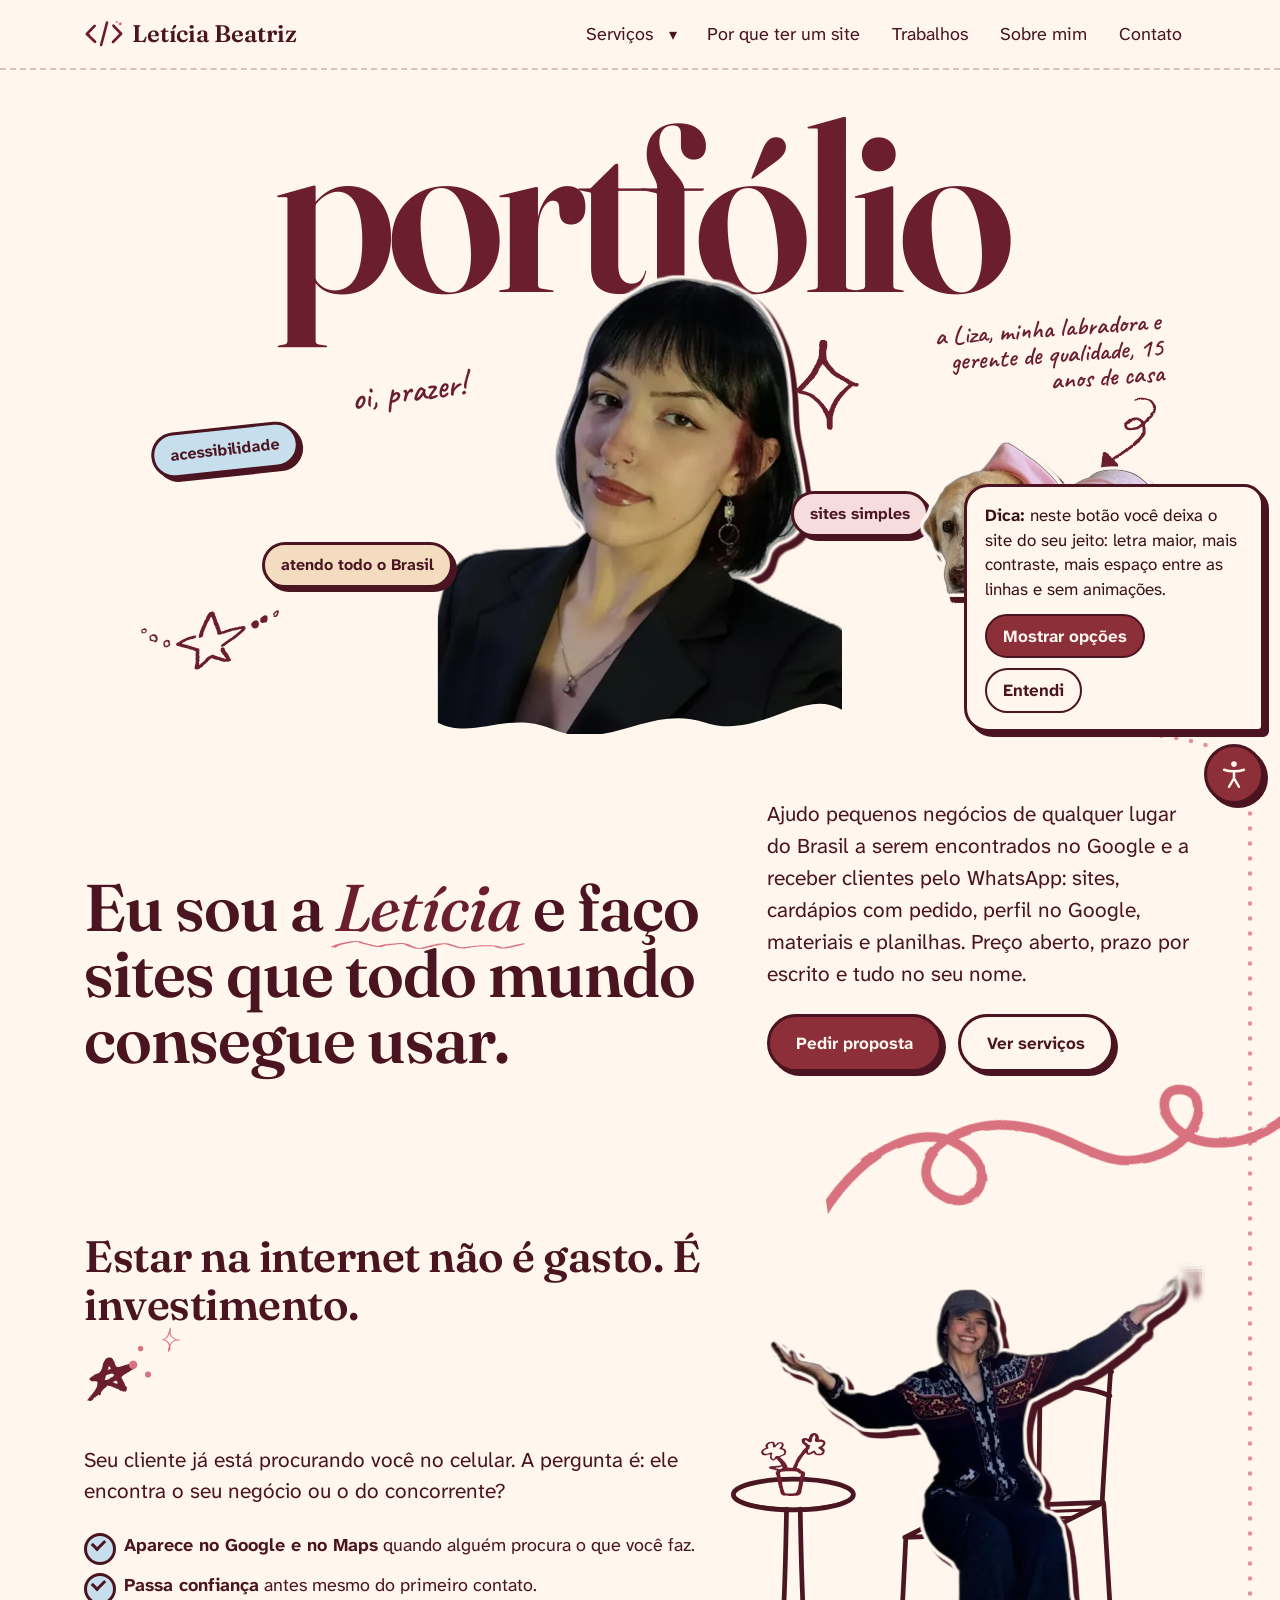
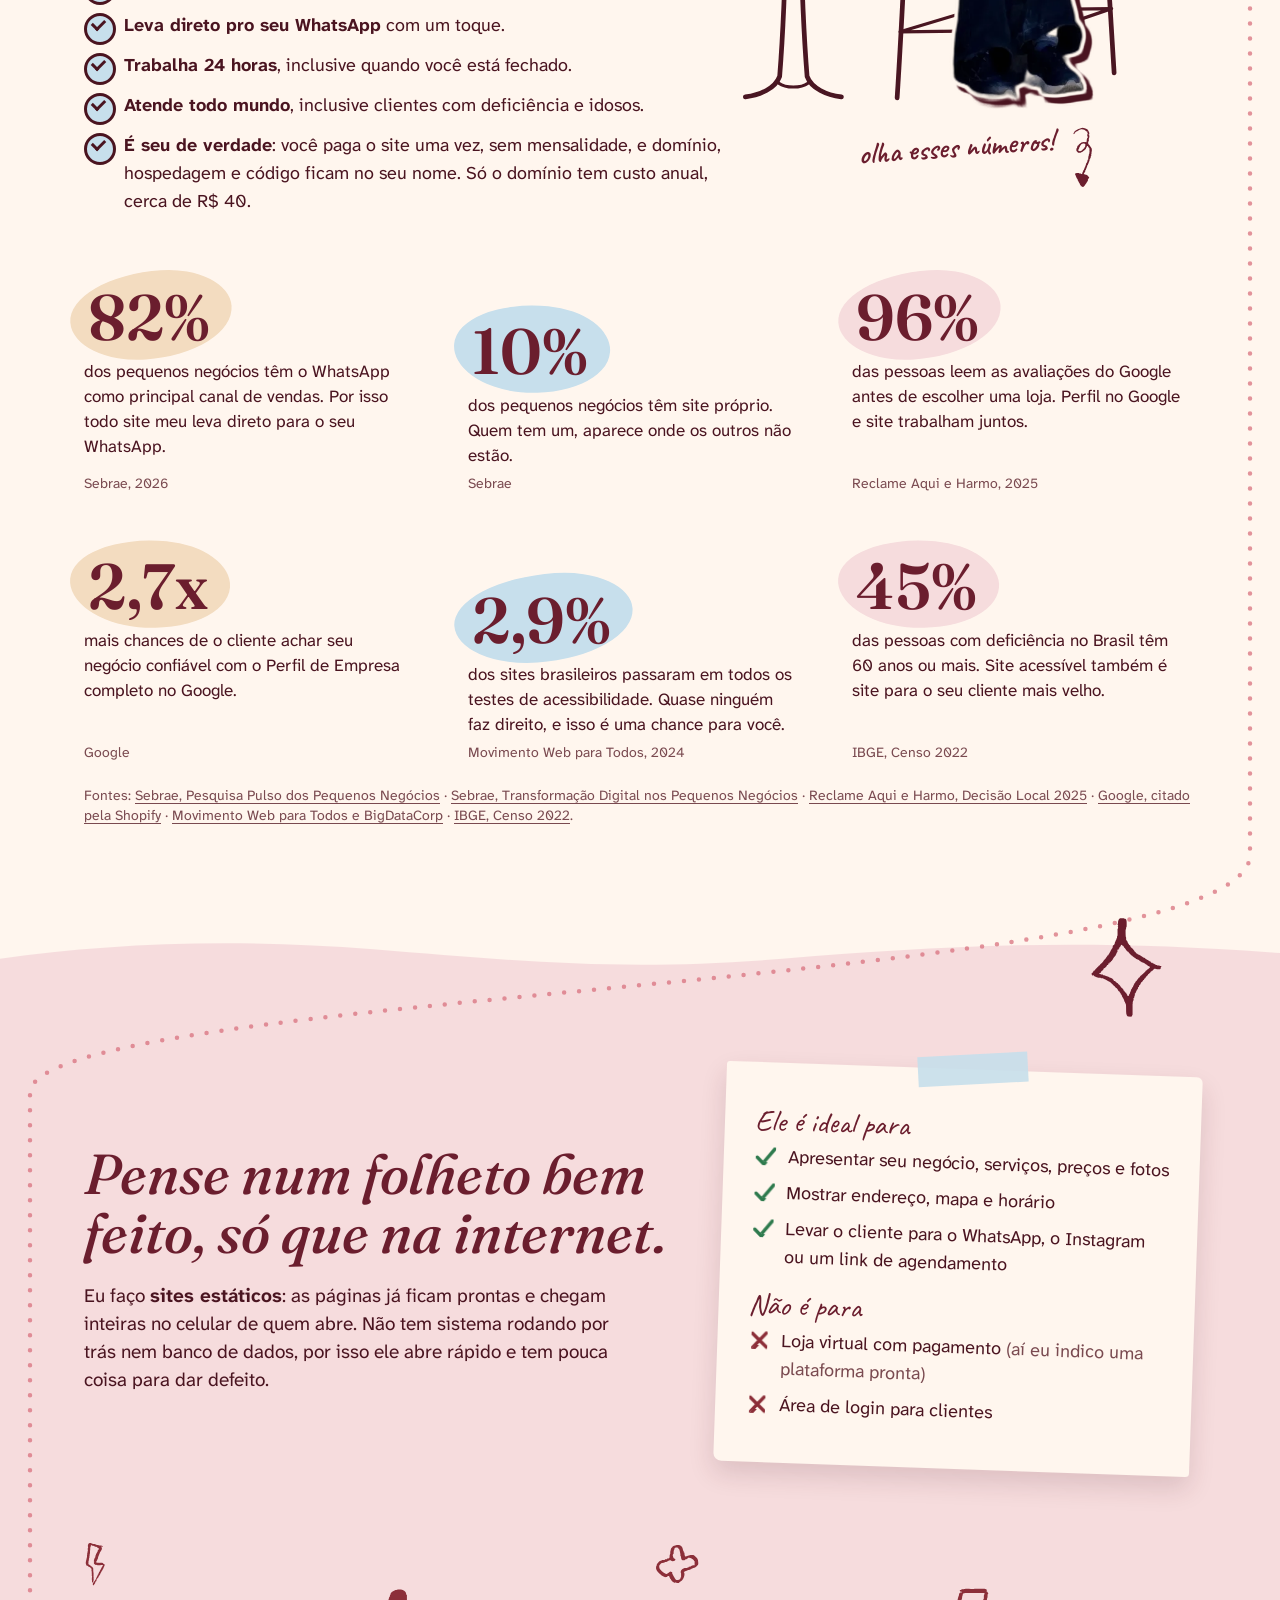
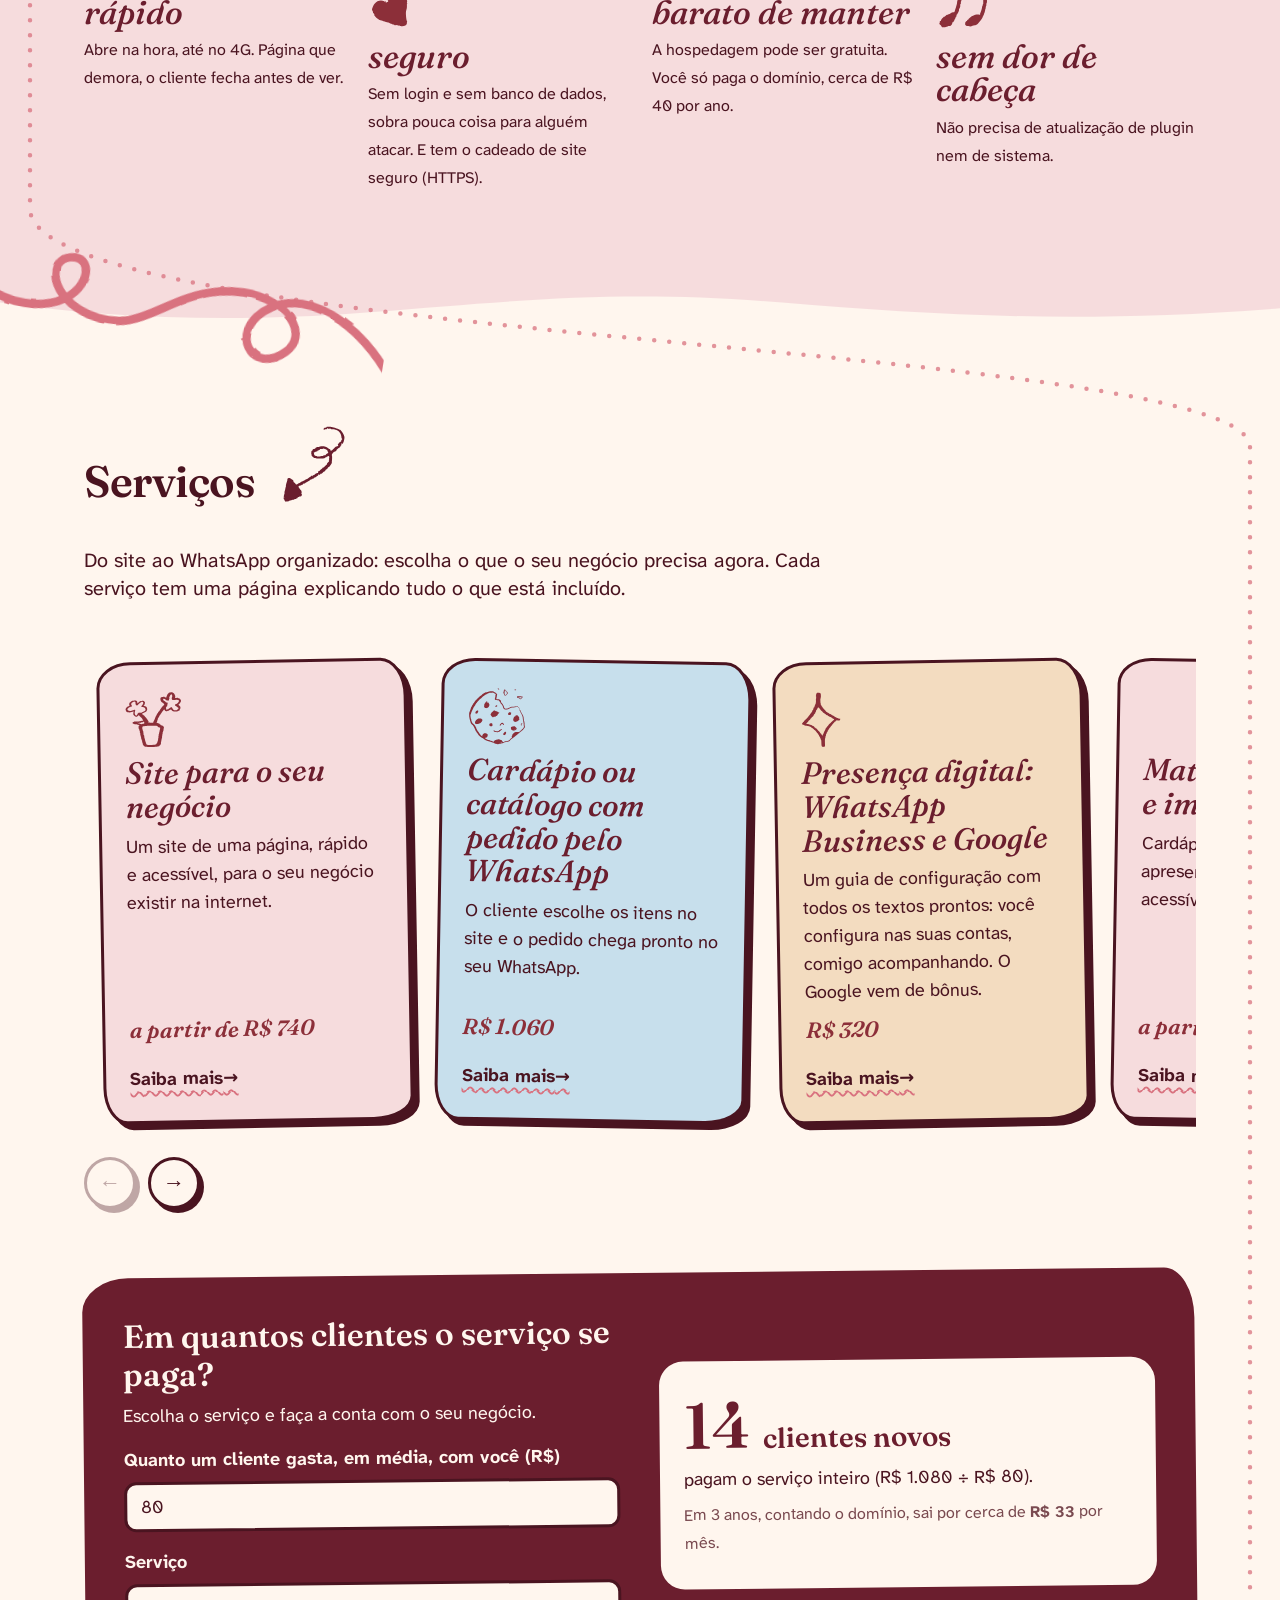
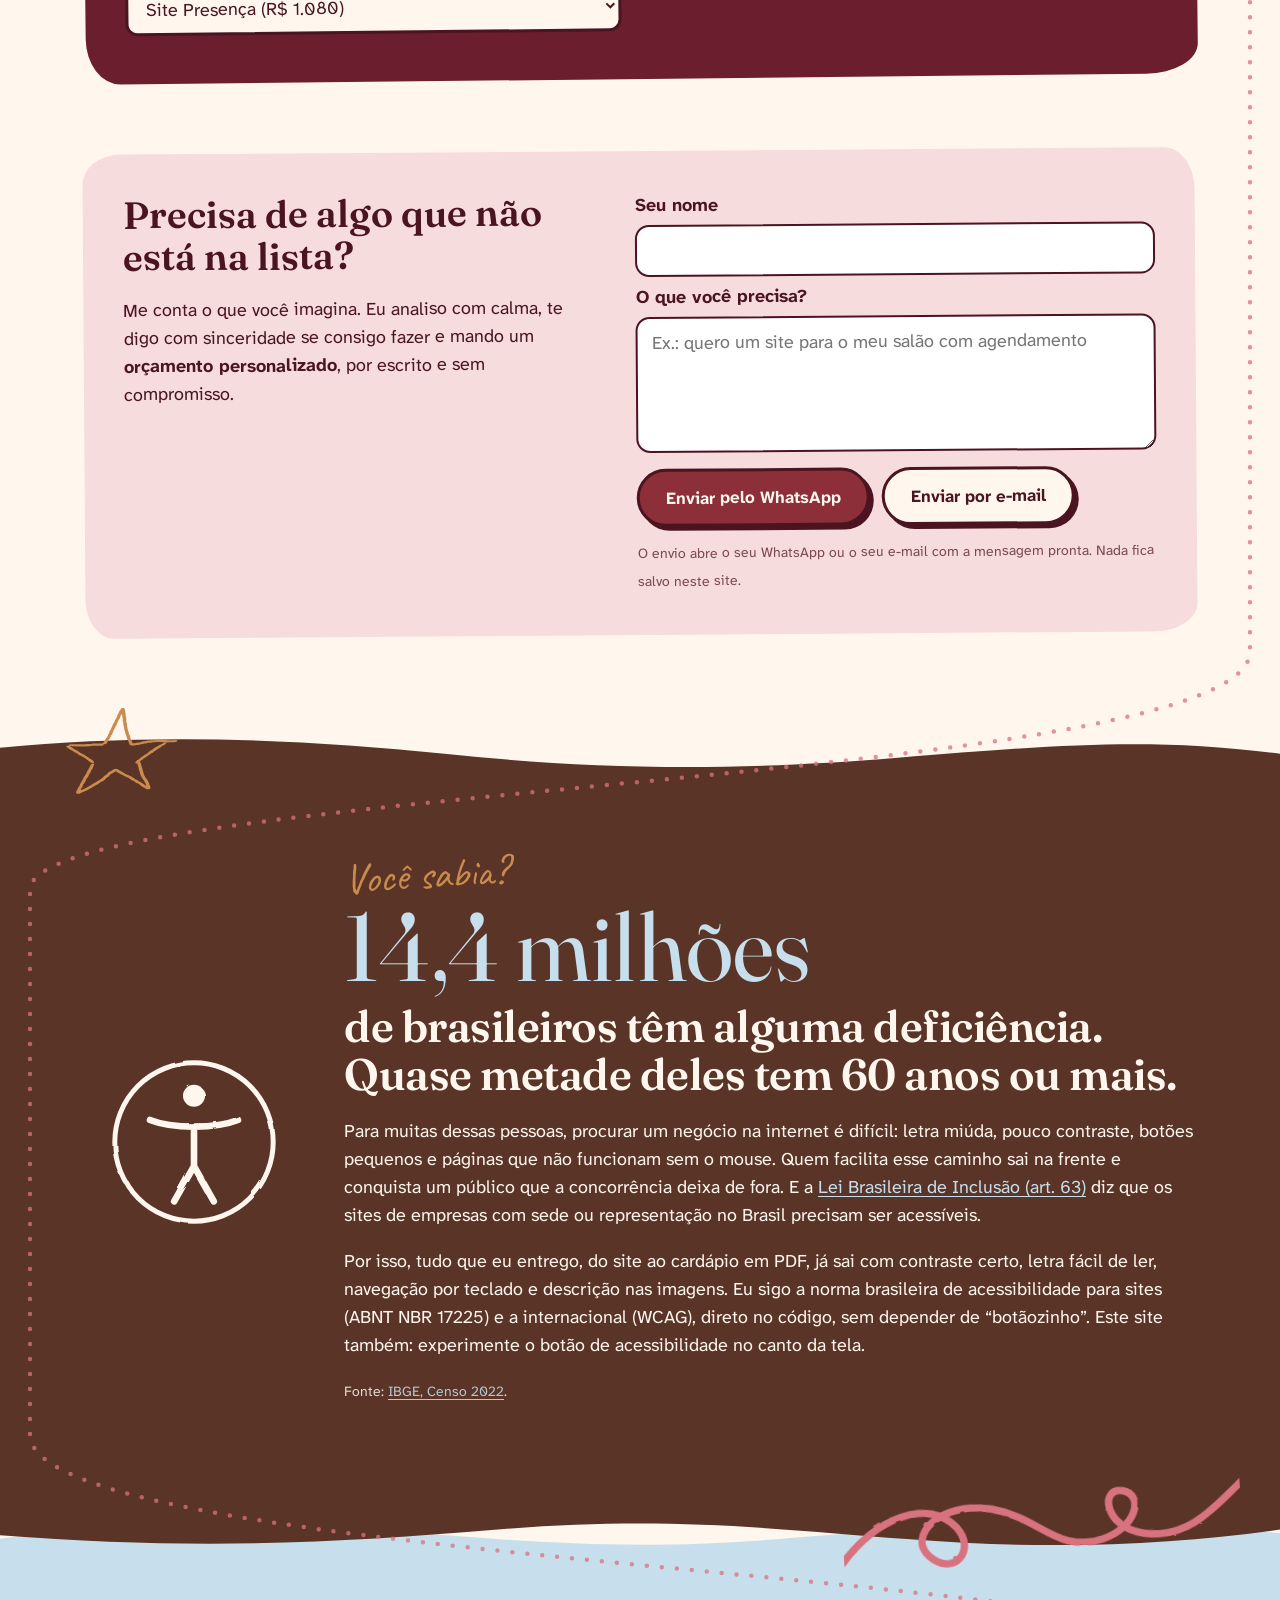
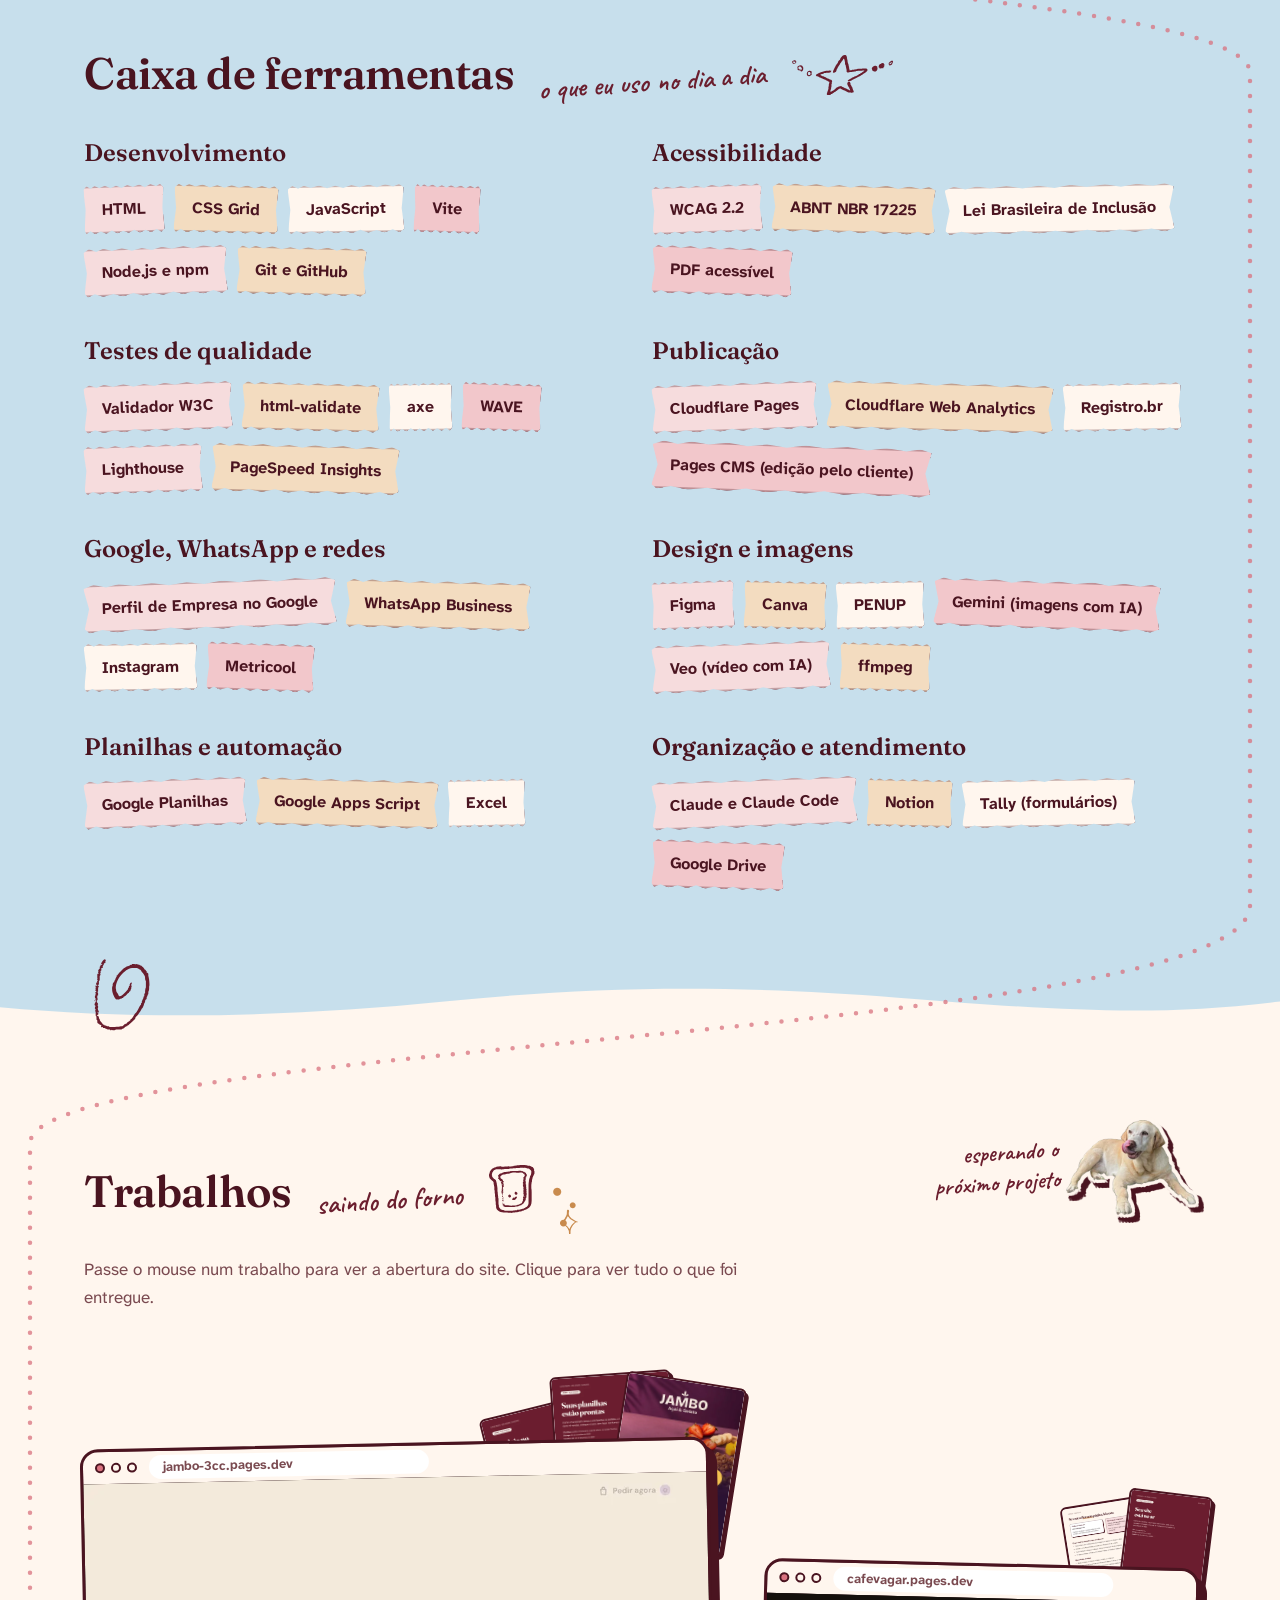
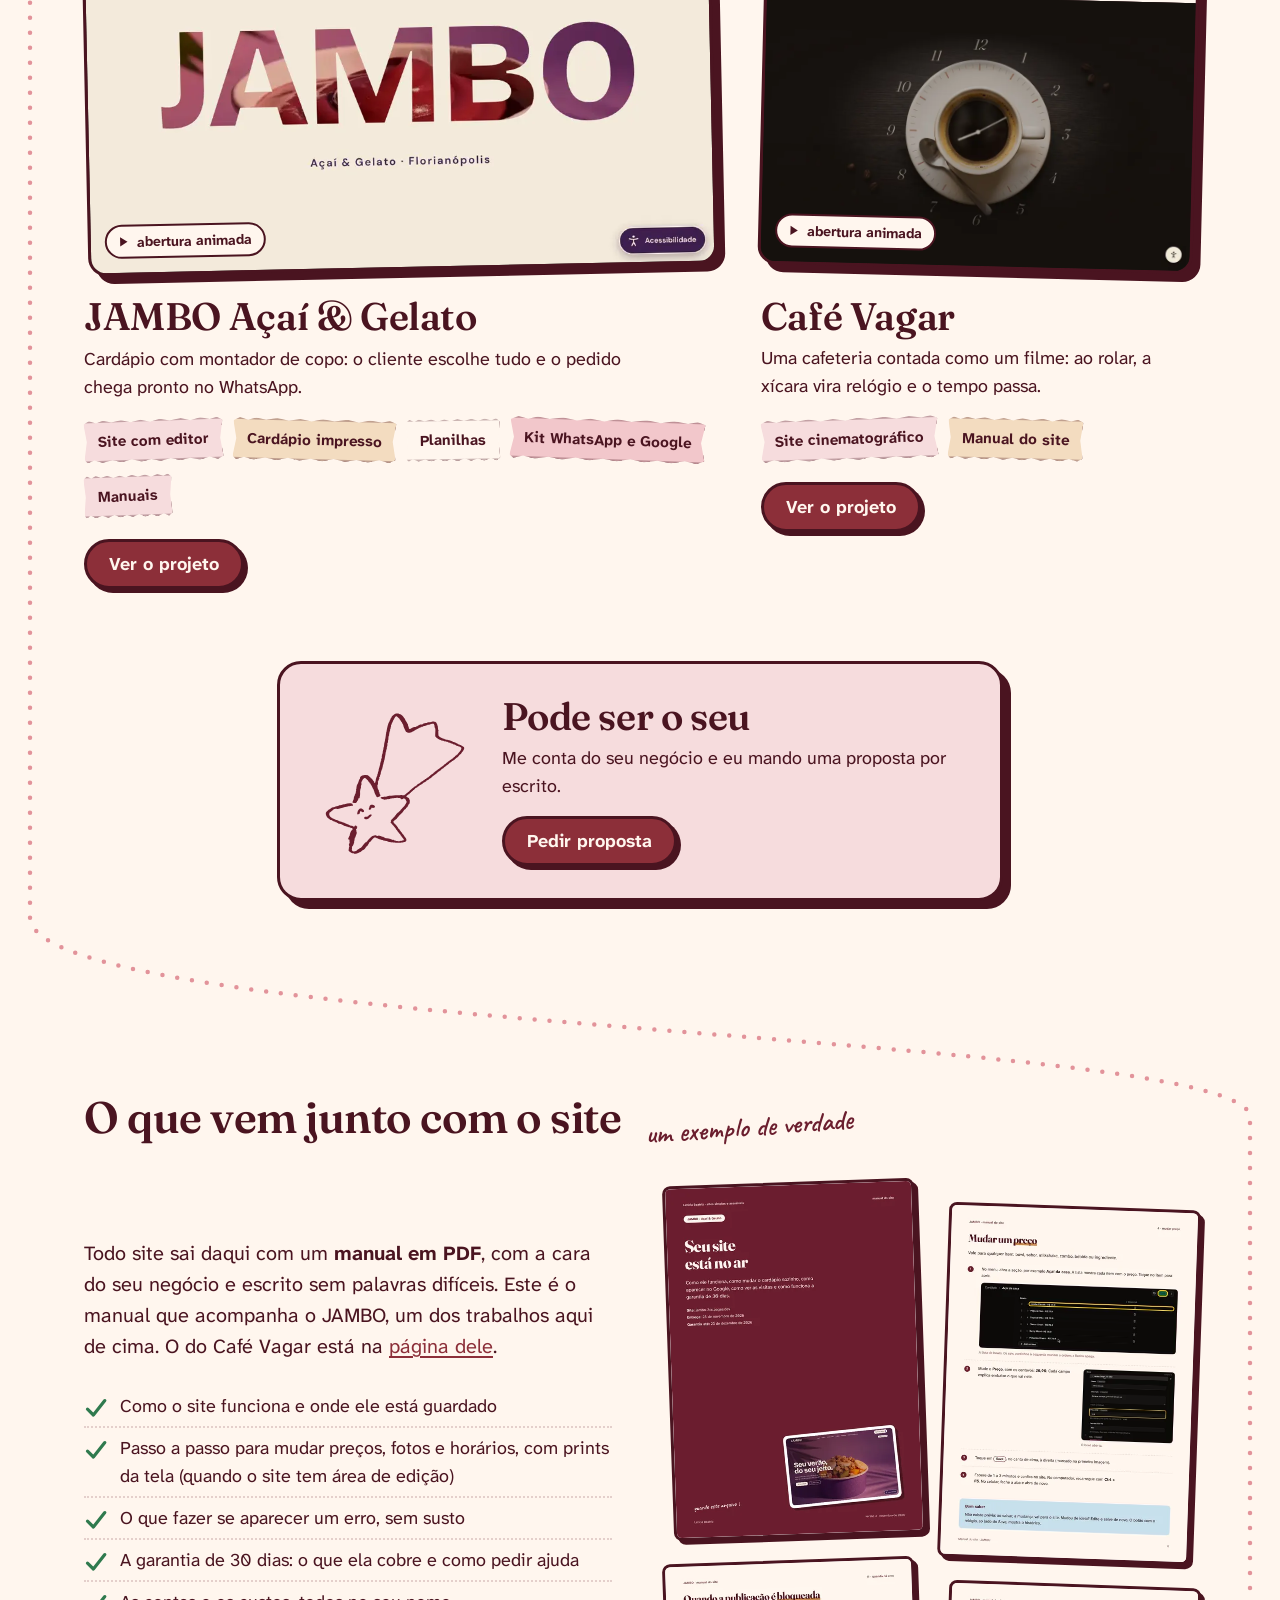
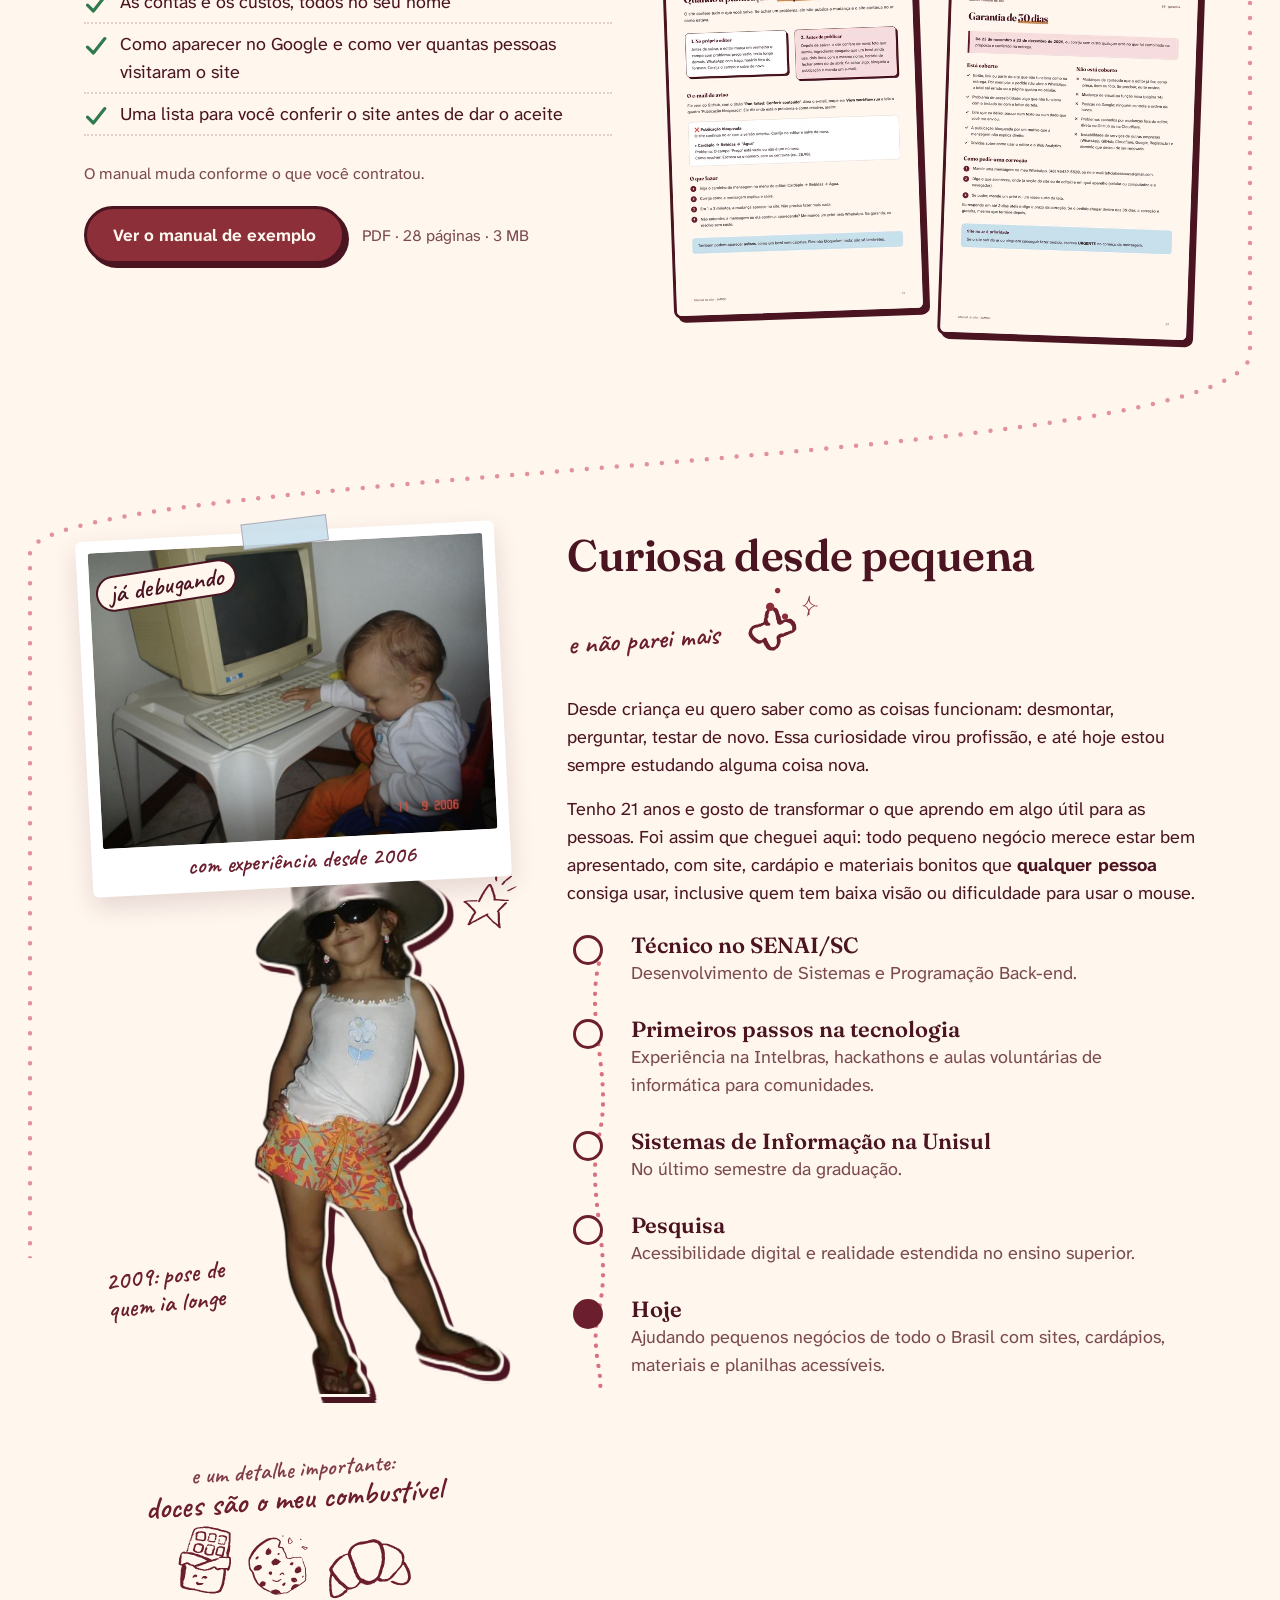
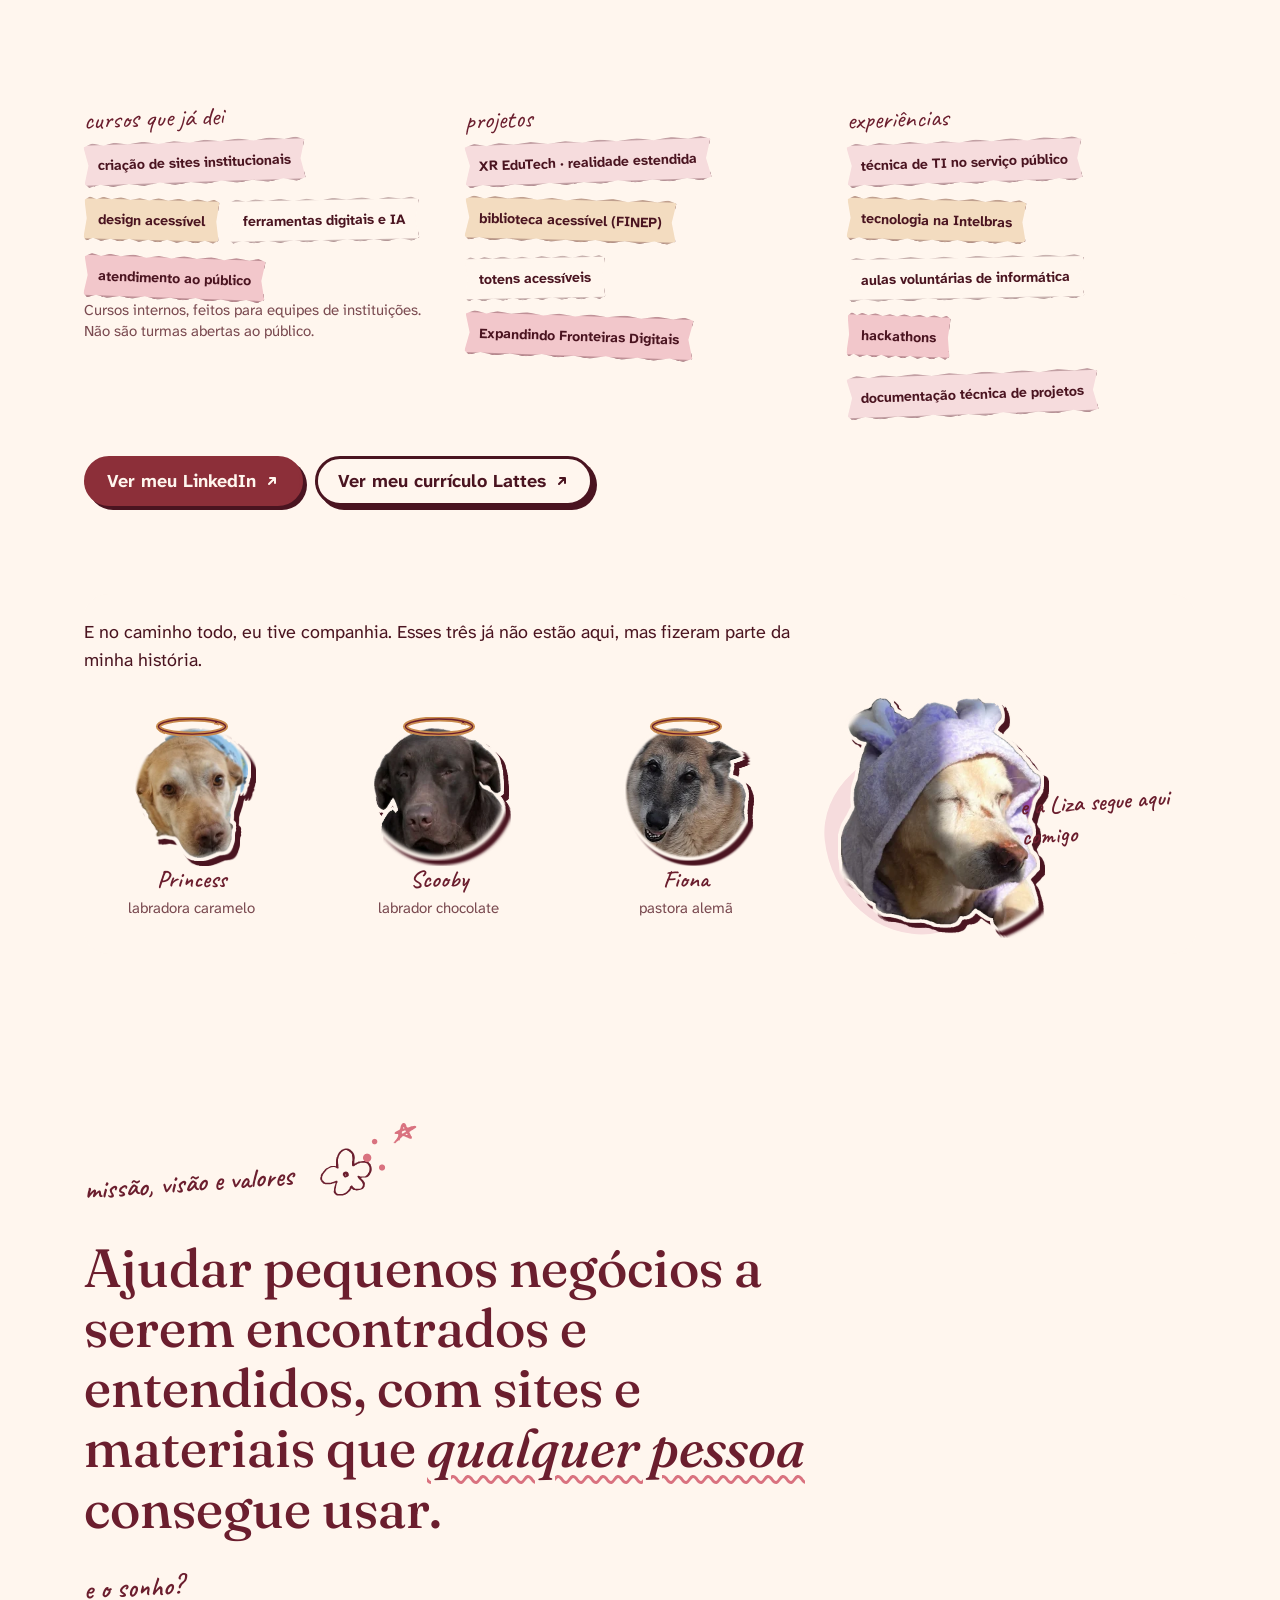
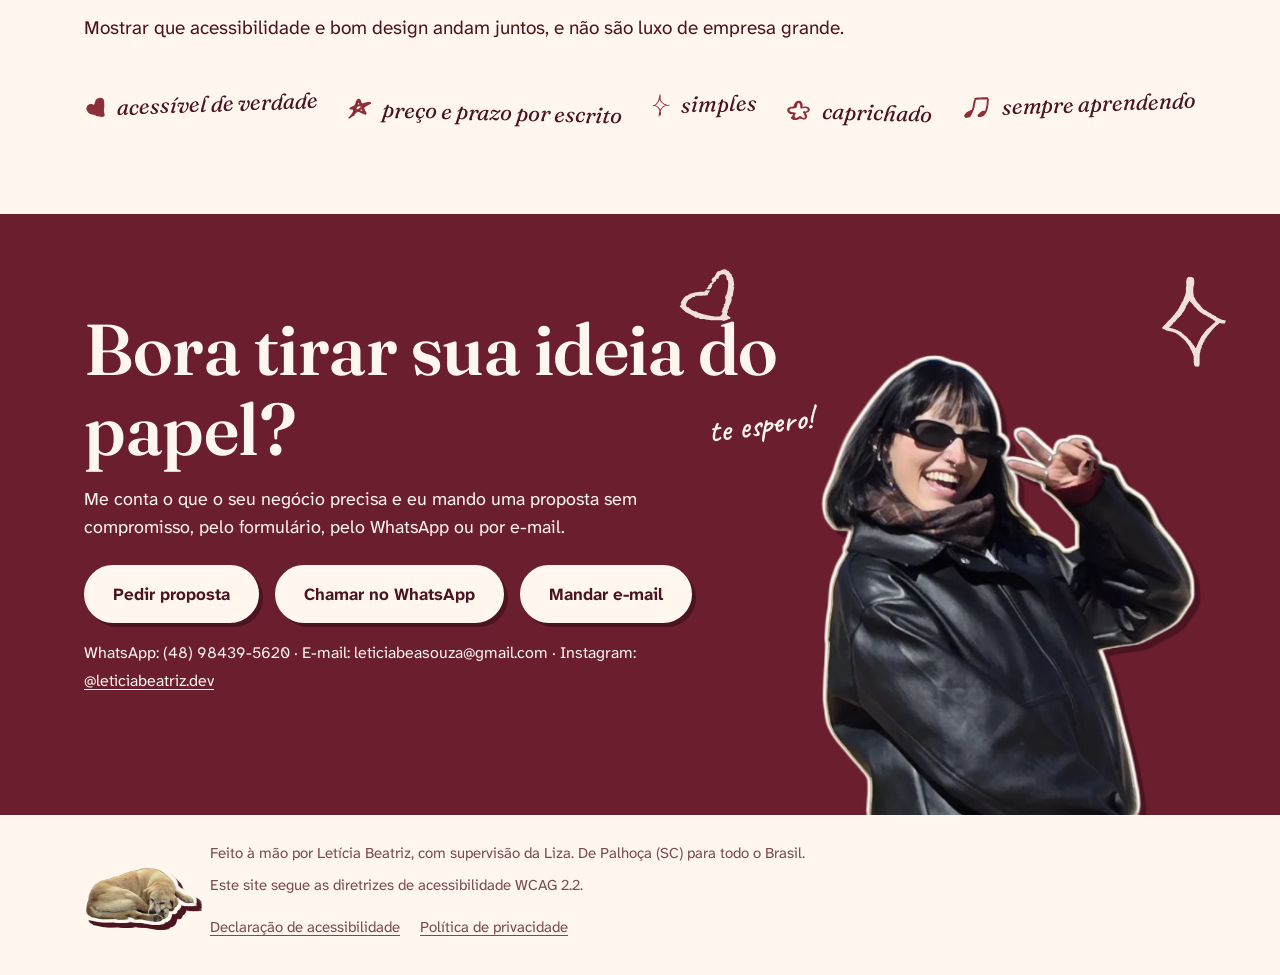
==== commit c43df2b4: "Manuais do JAMBO e do Café Vagar no padrão novo Mesmas páginas fixas do manual do fio: Acessibilidad" ====
--- a/index.html
+++ b/index.html
@@ -1379,7 +1379,7 @@
         <p>Todo site sai daqui com um <strong>manual em PDF</strong>, com a cara do seu negócio e escrito sem palavras difíceis. Este é o manual que acompanha o JAMBO, um dos trabalhos aqui de cima. O do Café Vagar está na <a href="#trabalho-cafe-vagar">página dele</a>.</p>
         <ul class="sp-lista ok"><li><svg viewBox="0 0 24 24" aria-hidden="true" focusable="false"><path d="M3.5 13.2 9.4 19 20.8 4.6" fill="none" stroke="currentColor" stroke-width="3.2" stroke-linecap="round" stroke-linejoin="round"/></svg>Como o site funciona e onde ele está guardado</li><li><svg viewBox="0 0 24 24" aria-hidden="true" focusable="false"><path d="M3.5 13.2 9.4 19 20.8 4.6" fill="none" stroke="currentColor" stroke-width="3.2" stroke-linecap="round" stroke-linejoin="round"/></svg>Passo a passo para mudar preços, fotos e horários, com prints da tela (quando o site tem área de edição)</li><li><svg viewBox="0 0 24 24" aria-hidden="true" focusable="false"><path d="M3.5 13.2 9.4 19 20.8 4.6" fill="none" stroke="currentColor" stroke-width="3.2" stroke-linecap="round" stroke-linejoin="round"/></svg>O que fazer se aparecer um erro, sem susto</li><li><svg viewBox="0 0 24 24" aria-hidden="true" focusable="false"><path d="M3.5 13.2 9.4 19 20.8 4.6" fill="none" stroke="currentColor" stroke-width="3.2" stroke-linecap="round" stroke-linejoin="round"/></svg>A garantia de 30 dias: o que ela cobre e como pedir ajuda</li><li><svg viewBox="0 0 24 24" aria-hidden="true" focusable="false"><path d="M3.5 13.2 9.4 19 20.8 4.6" fill="none" stroke="currentColor" stroke-width="3.2" stroke-linecap="round" stroke-linejoin="round"/></svg>As contas e os custos, todos no seu nome</li><li><svg viewBox="0 0 24 24" aria-hidden="true" focusable="false"><path d="M3.5 13.2 9.4 19 20.8 4.6" fill="none" stroke="currentColor" stroke-width="3.2" stroke-linecap="round" stroke-linejoin="round"/></svg>Como aparecer no Google e como ver quantas pessoas visitaram o site</li><li><svg viewBox="0 0 24 24" aria-hidden="true" focusable="false"><path d="M3.5 13.2 9.4 19 20.8 4.6" fill="none" stroke="currentColor" stroke-width="3.2" stroke-linecap="round" stroke-linejoin="round"/></svg>Uma lista para você conferir o site antes de dar o aceite</li></ul>
         <p class="entrega-obs">O manual muda conforme o que você contratou.</p>
-        <p><a class="btn btn-principal" href="docs/manual-do-site-jambo-exemplo.pdf" target="_blank" rel="noopener">Ver o manual de exemplo<span class="sr-only"> (abre em nova aba)</span></a> <span class="entrega-arquivo">PDF · 24 páginas · 2,6 MB</span></p>
+        <p><a class="btn btn-principal" href="docs/manual-do-site-jambo-exemplo.pdf" target="_blank" rel="noopener">Ver o manual de exemplo<span class="sr-only"> (abre em nova aba)</span></a> <span class="entrega-arquivo">PDF · 28 páginas · 3 MB</span></p>
       </div>
       <ul class="entrega-paginas"><li><img src="img/manual-capa.webp" alt="Capa do manual do JAMBO, com o título Manual do site." width="480" height="679" loading="lazy" decoding="async"></li><li><img src="img/manual-editor.webp" alt="Página do manual que ensina a mudar um preço, com os prints do editor marcados em amarelo." width="480" height="679" loading="lazy" decoding="async"></li><li><img src="img/manual-erro.webp" alt="Página do manual que explica o que fazer quando a publicação é bloqueada, com o e-mail de aviso." width="480" height="679" loading="lazy" decoding="async"></li><li><img src="img/manual-garantia.webp" alt="Página do manual sobre a garantia de 30 dias." width="480" height="679" loading="lazy" decoding="async"></li></ul>
     </div>
@@ -1662,7 +1662,7 @@
           <span class="mat-folha"><img src="img/manual-capa.webp" alt="" width="480" height="680" loading="lazy" decoding="async"></span>
           <h3><a class="mat-link" href="docs/manual-do-site-jambo-exemplo.pdf" target="_blank" rel="noopener">Manual do site<span class="sr-only">: Abrir o PDF (abre em nova aba)</span></a></h3>
           <p>Como mudar preço, esgotar um item, criar promoção e cupom, com os prints do editor em cada passo, mais Google e visitas do site.</p>
-          <p class="mat-meta"><span>PDF · 24 páginas · 2,6 MB</span><span class="mat-acao" aria-hidden="true">Abrir o PDF</span></p>
+          <p class="mat-meta"><span>PDF · 28 páginas · 3 MB</span><span class="mat-acao" aria-hidden="true">Abrir o PDF</span></p>
         </li>
         <li class="mat">
           <span class="mat-folha"><img src="img/cardapio-p1.webp" alt="" width="480" height="680" loading="lazy" decoding="async"></span>
@@ -1725,7 +1725,7 @@
           <span class="mat-folha"><img src="img/cafe-manual-p1.webp" alt="" width="480" height="680" loading="lazy" decoding="async"></span>
           <h3><a class="mat-link" href="docs/manual-do-site-cafe-vagar-exemplo.pdf" target="_blank" rel="noopener">Manual do site<span class="sr-only">: Abrir o PDF (abre em nova aba)</span></a></h3>
           <p>Como o site funciona, como pedir mudanças, como aparecer no Google, como ver as visitas e a garantia de 30 dias.</p>
-          <p class="mat-meta"><span>PDF · 16 páginas · 1,9 MB</span><span class="mat-acao" aria-hidden="true">Abrir o PDF</span></p>
+          <p class="mat-meta"><span>PDF · 18 páginas · 2 MB</span><span class="mat-acao" aria-hidden="true">Abrir o PDF</span></p>
         </li>
       </ul>
     </div>
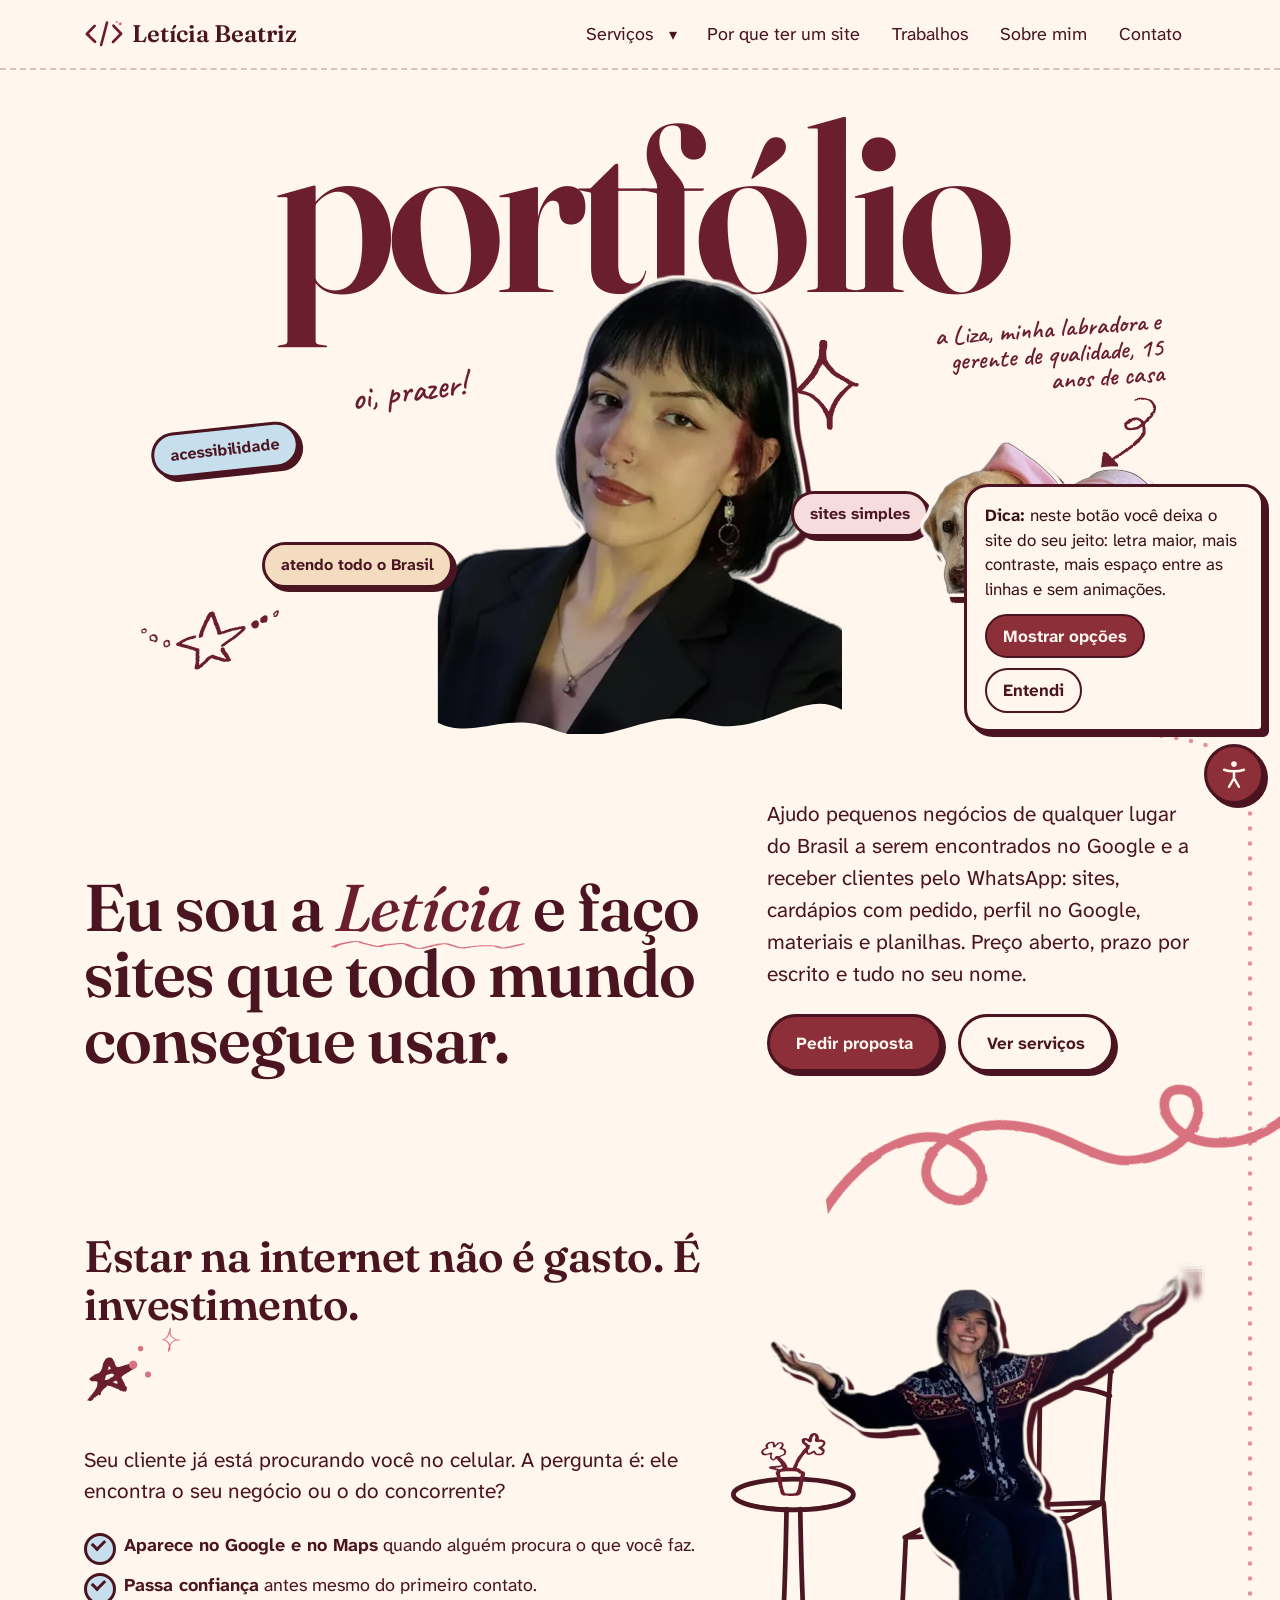
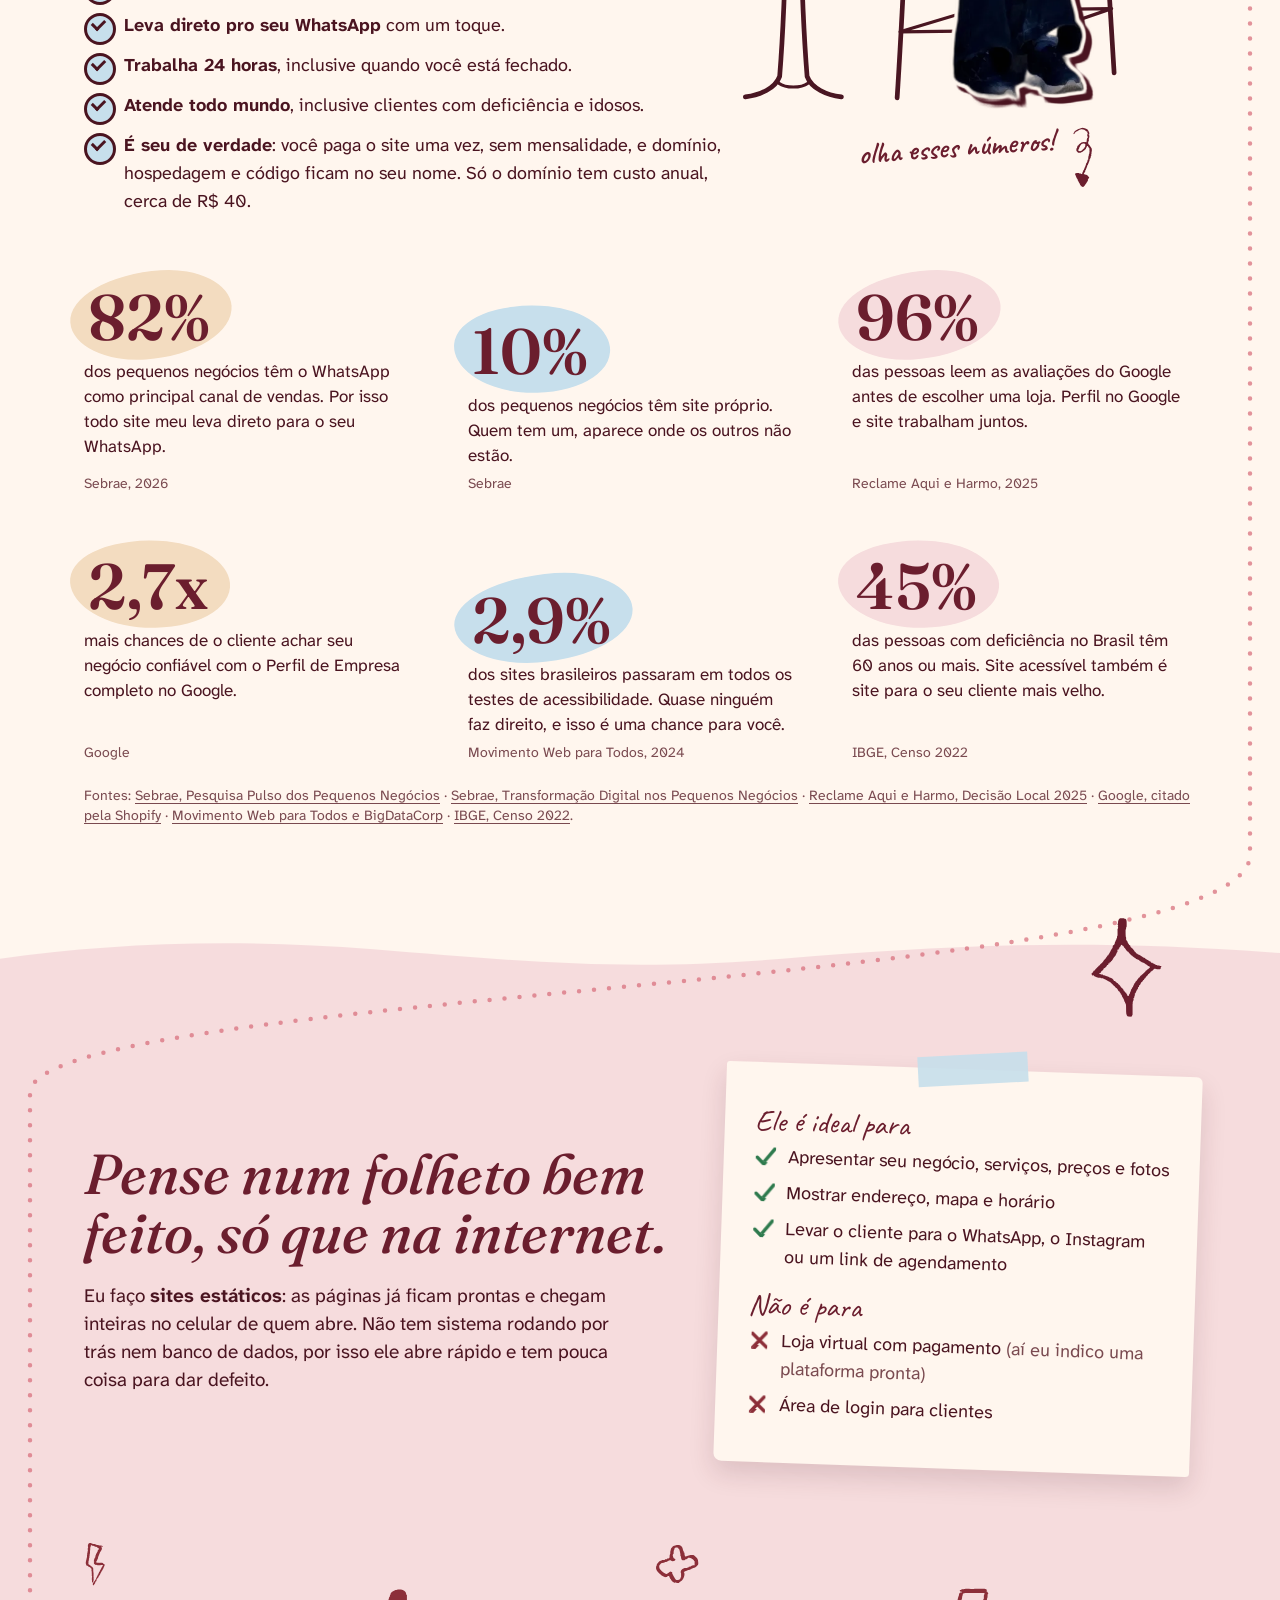
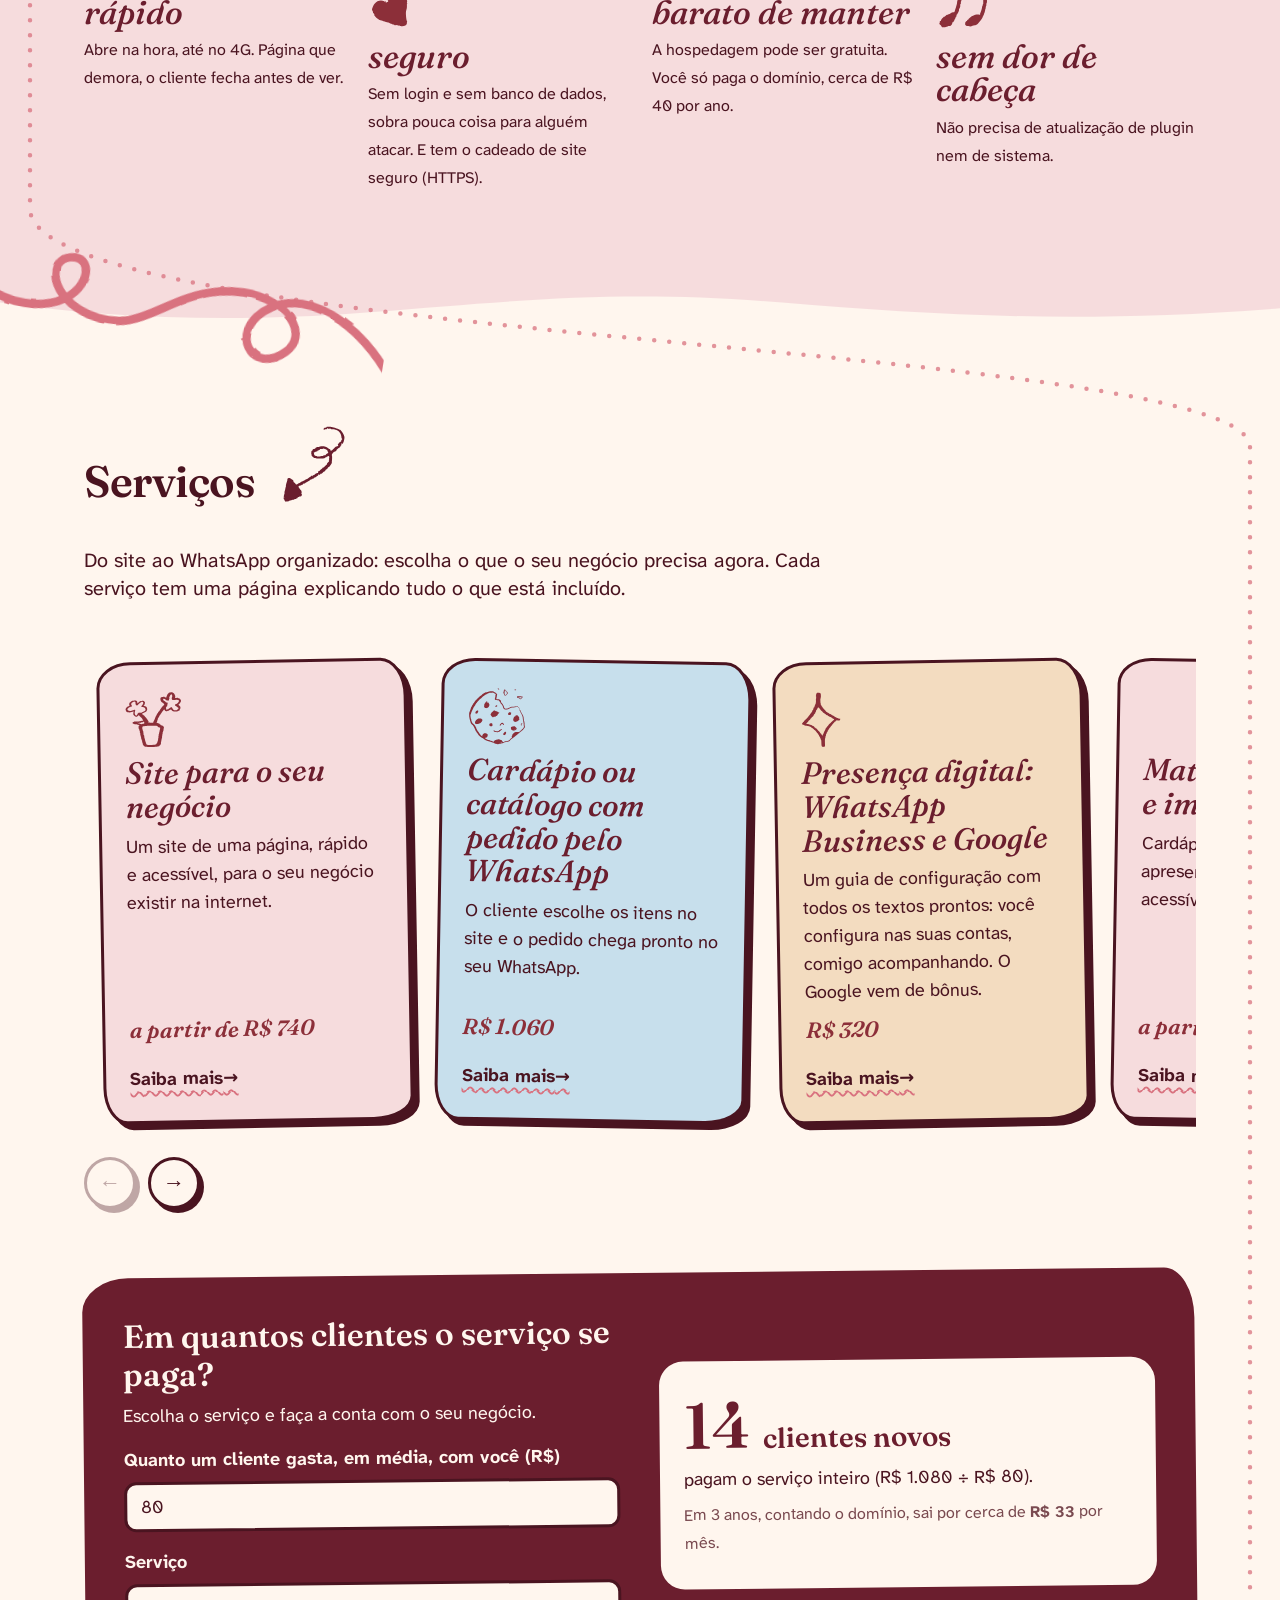
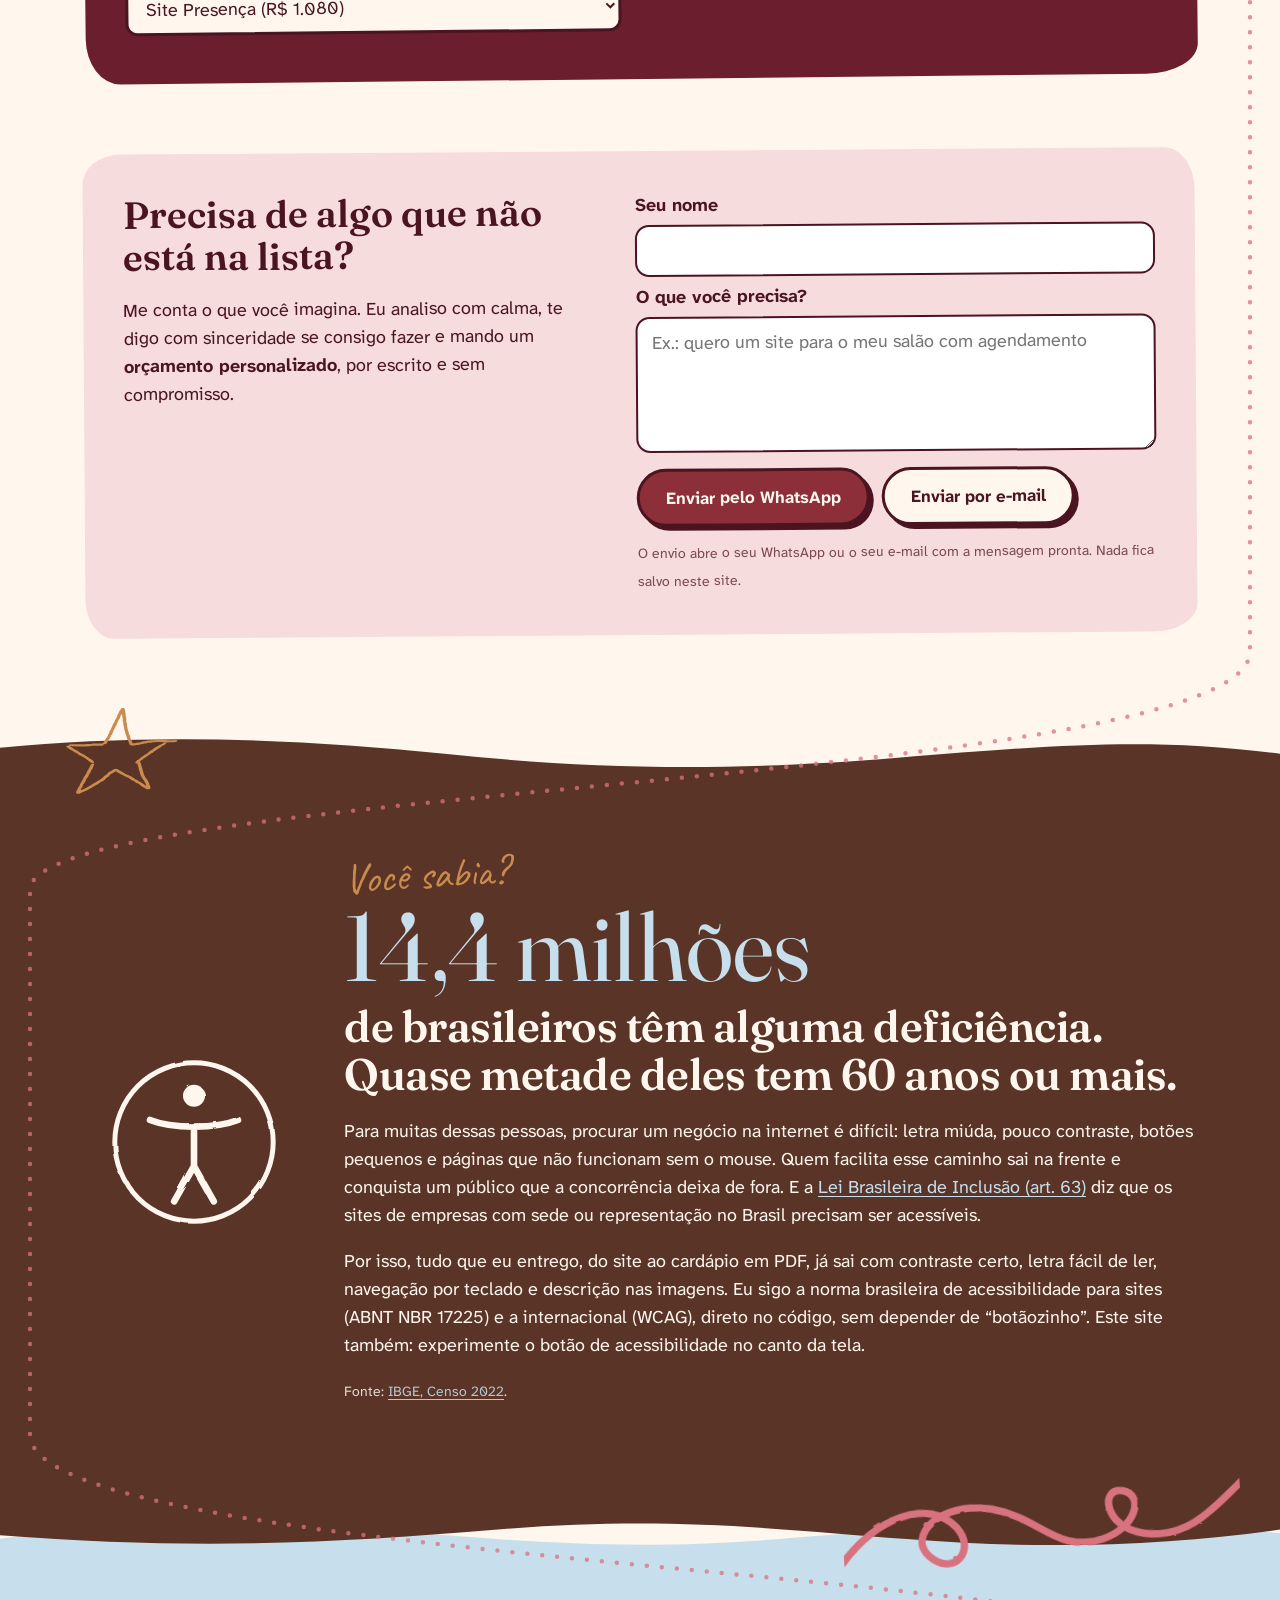
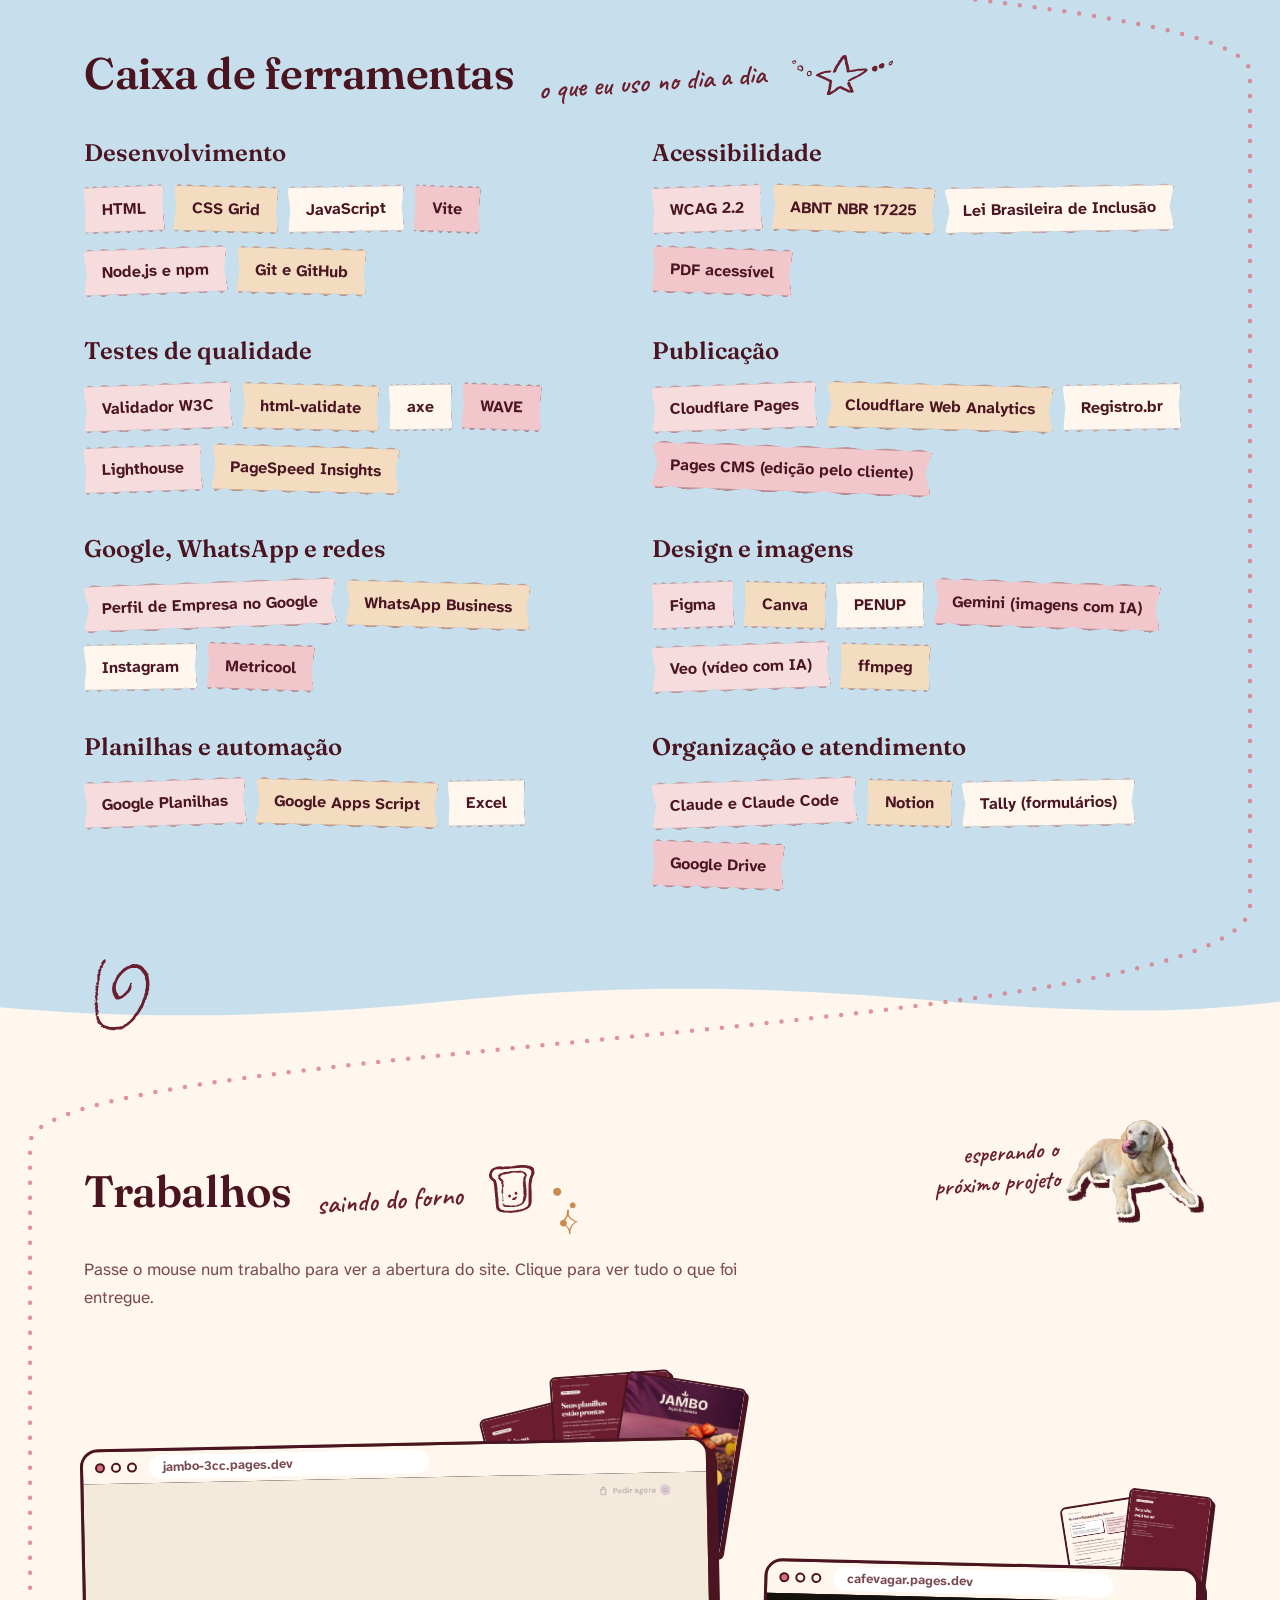
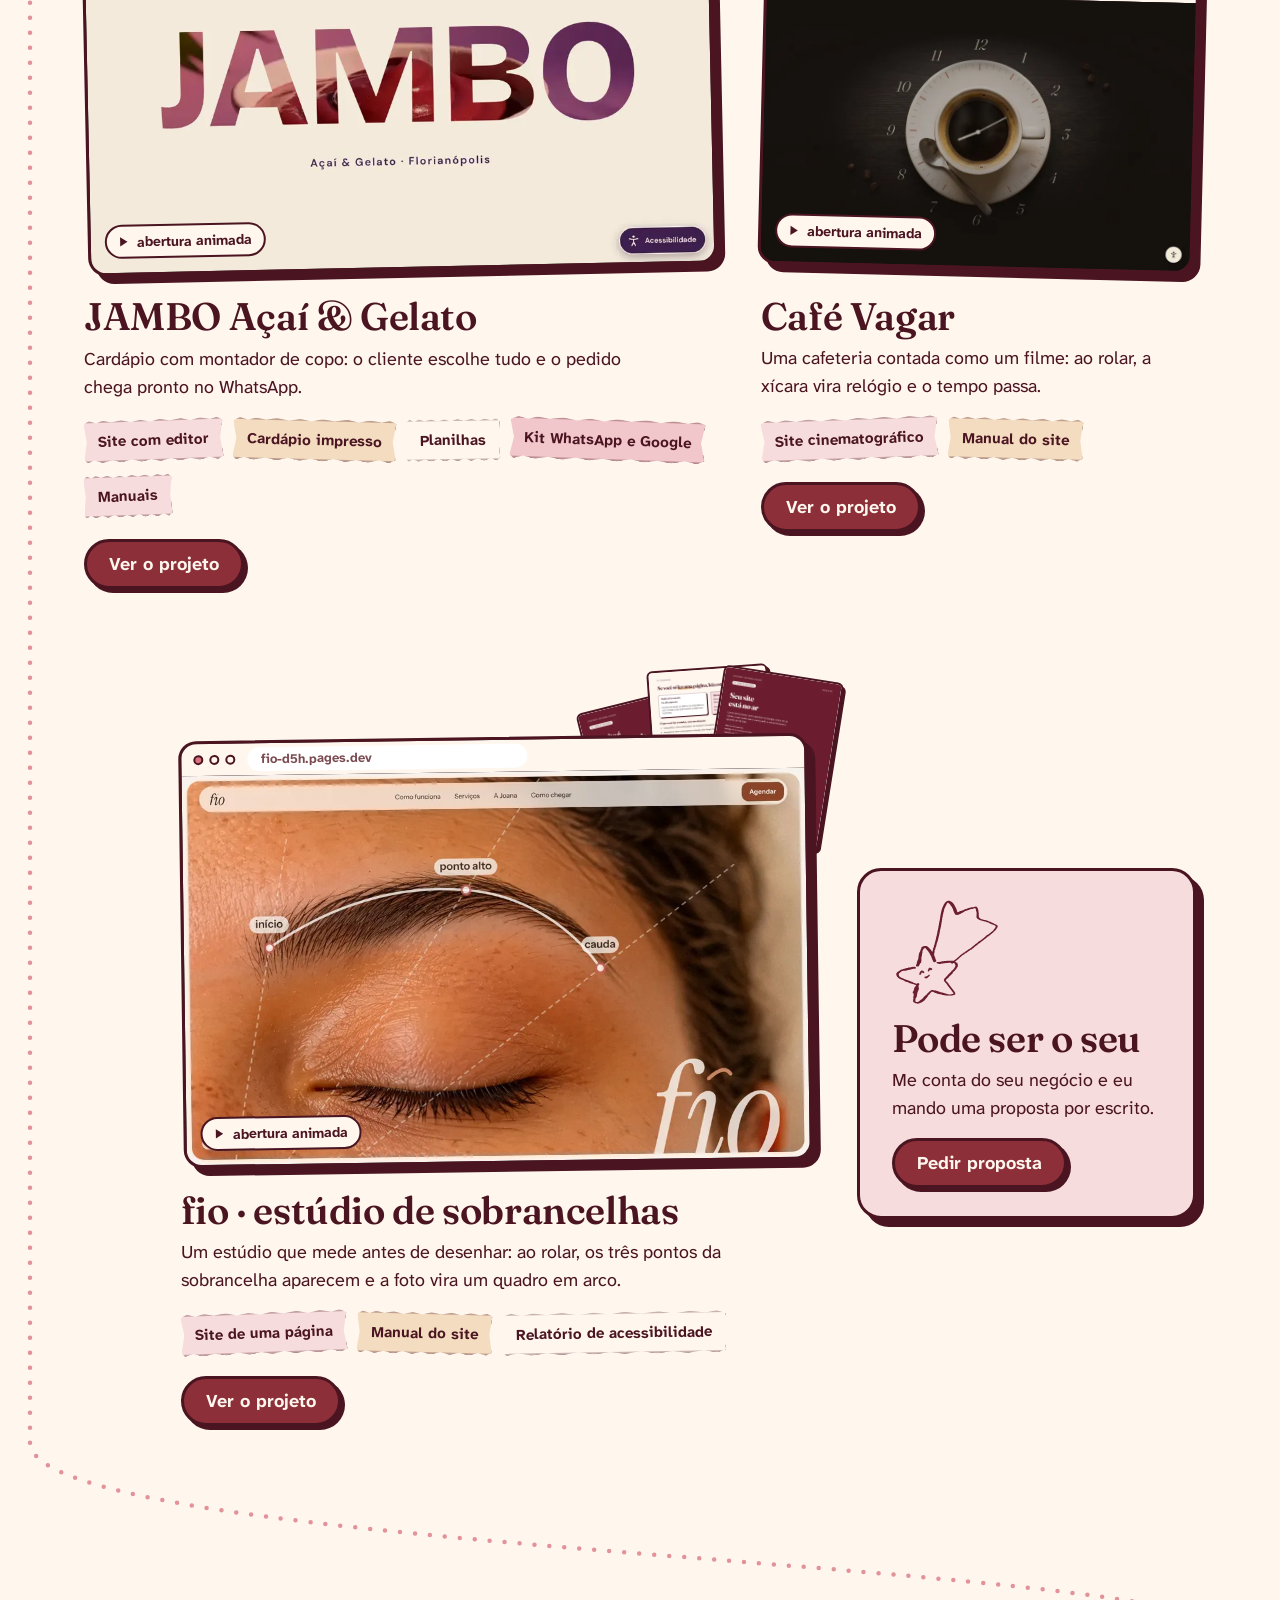
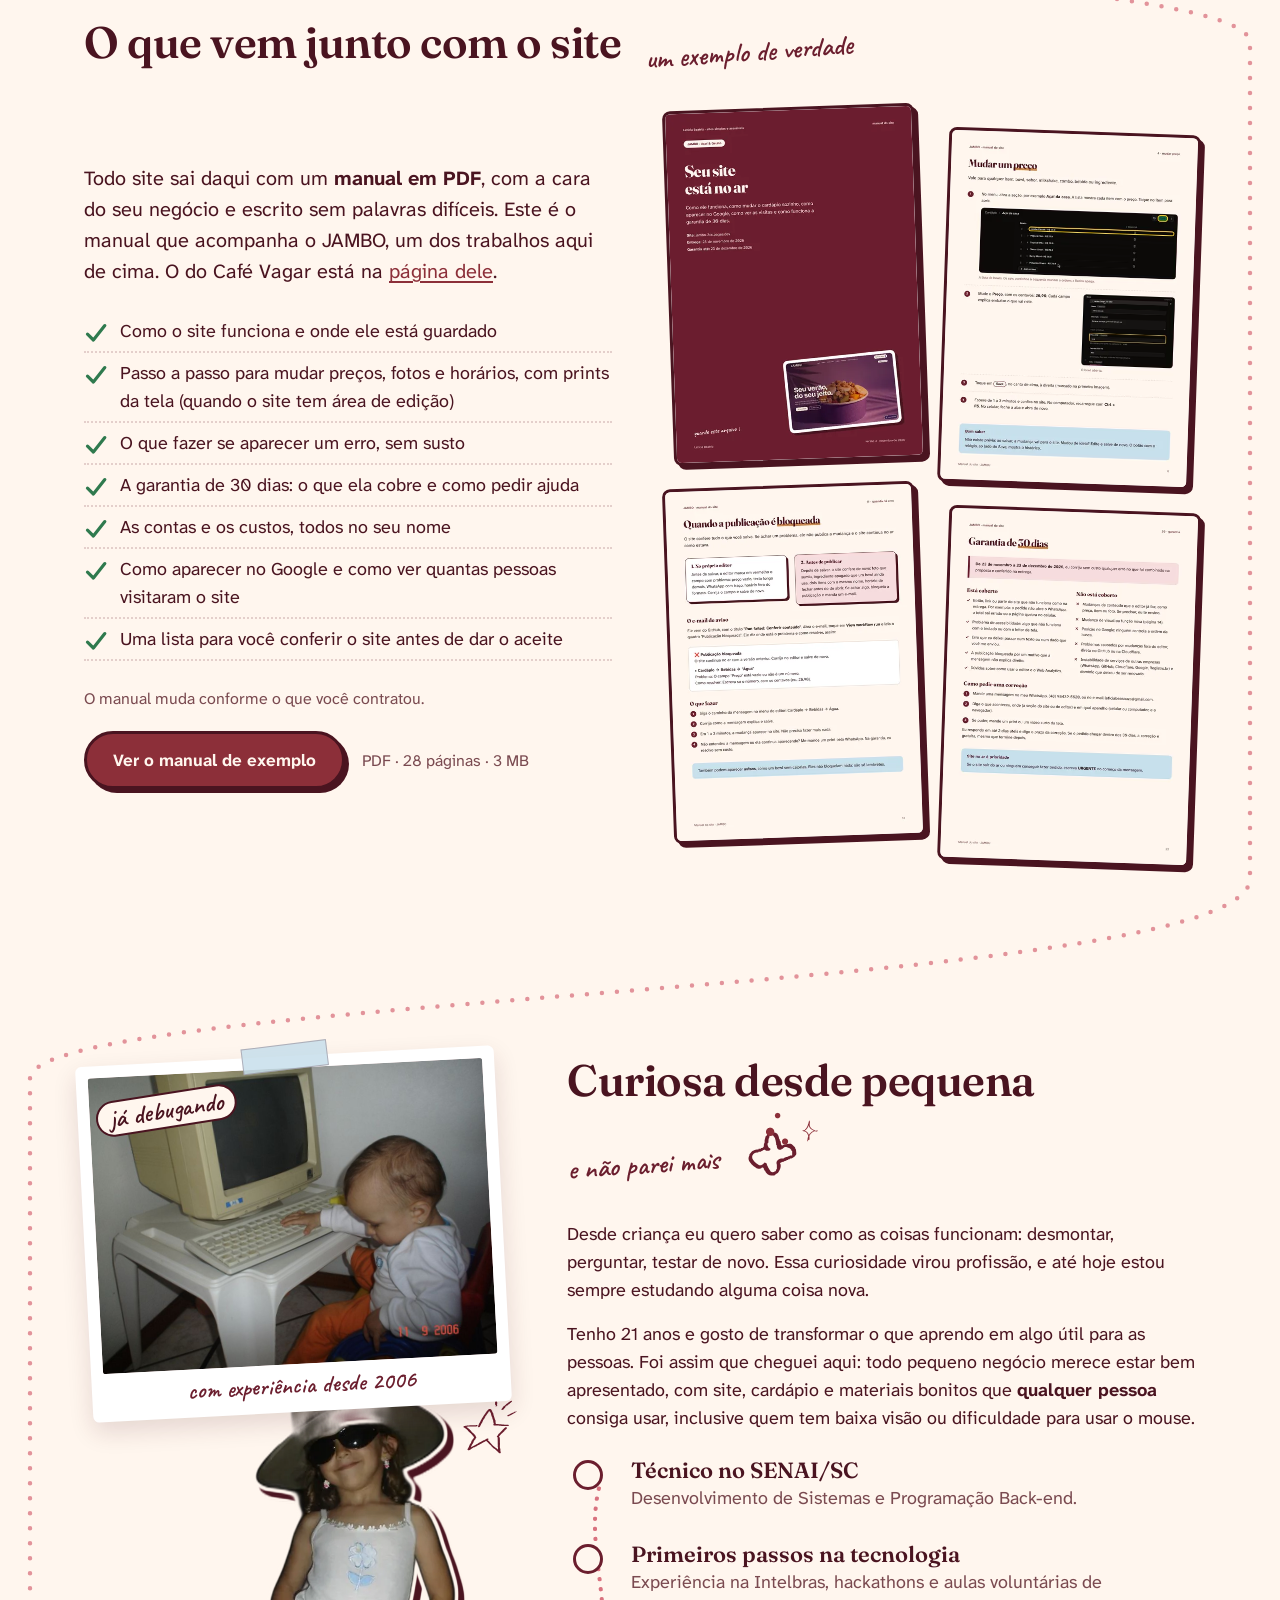
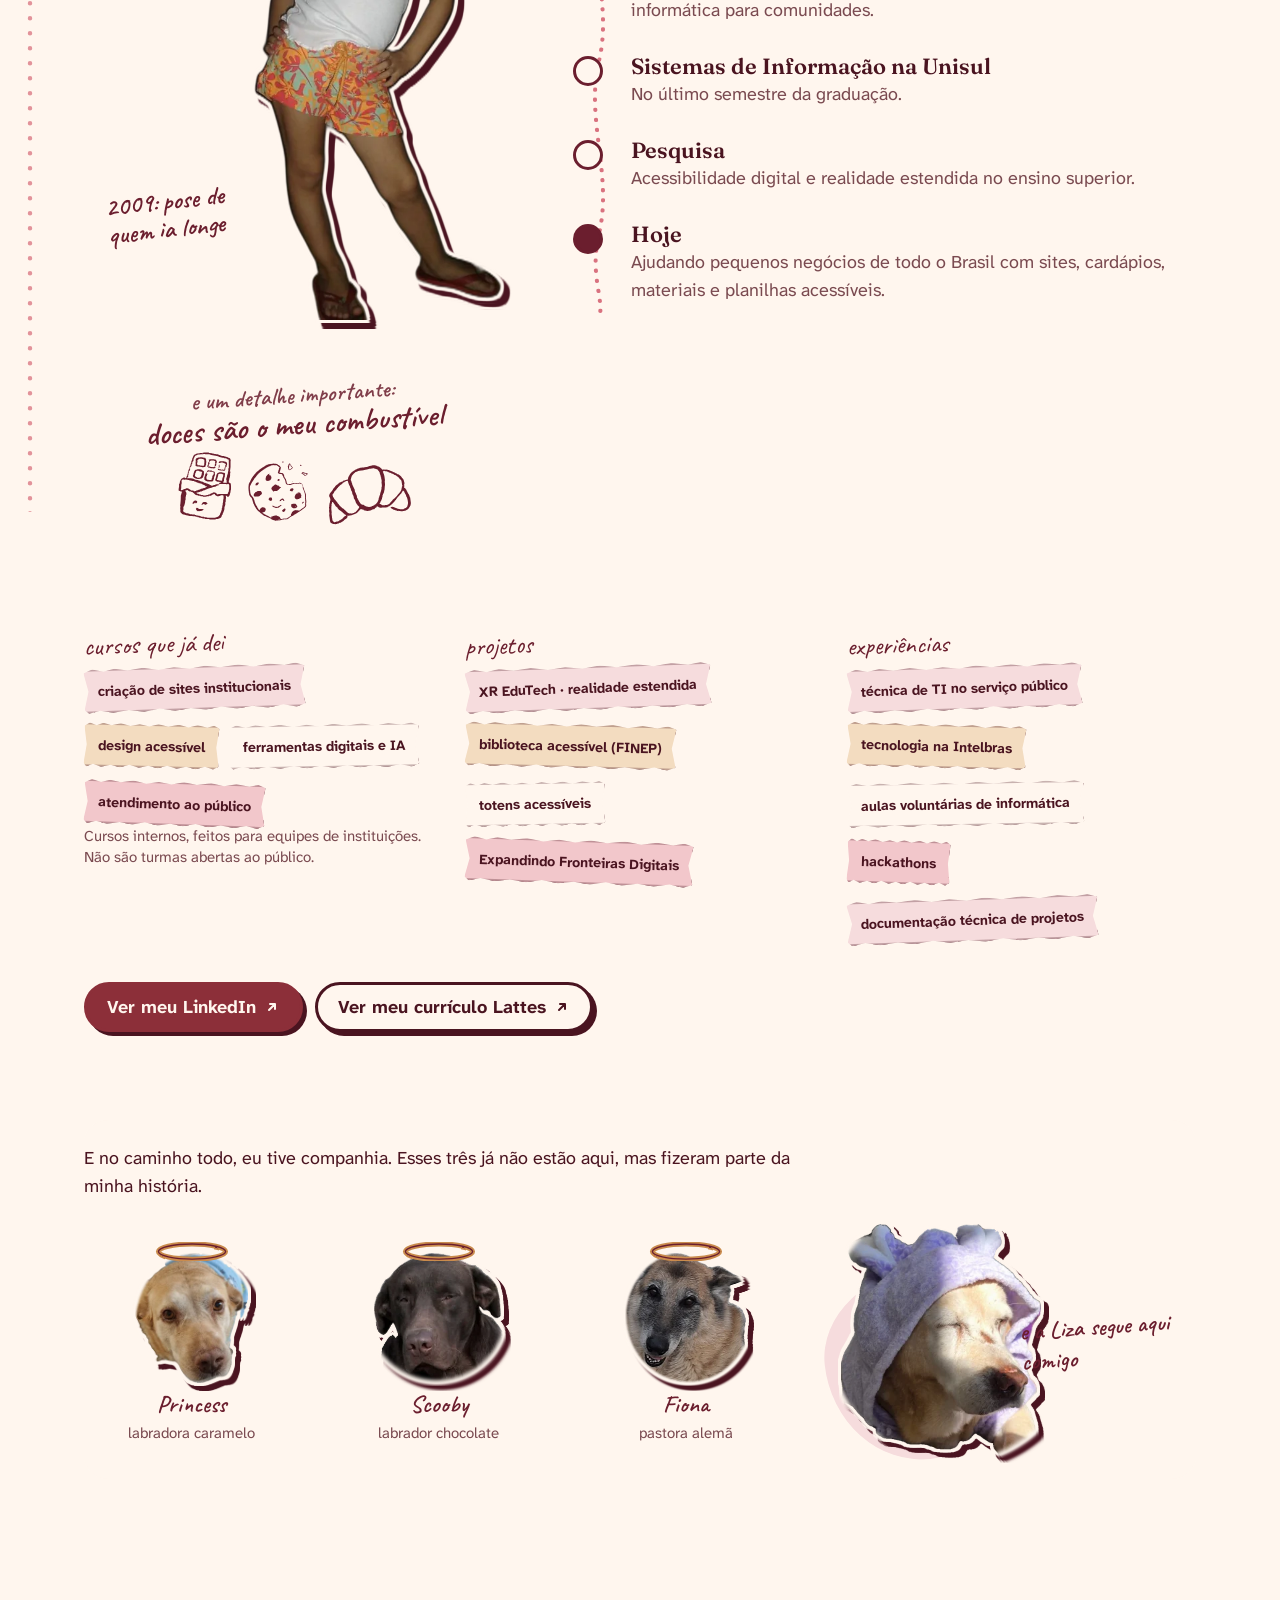
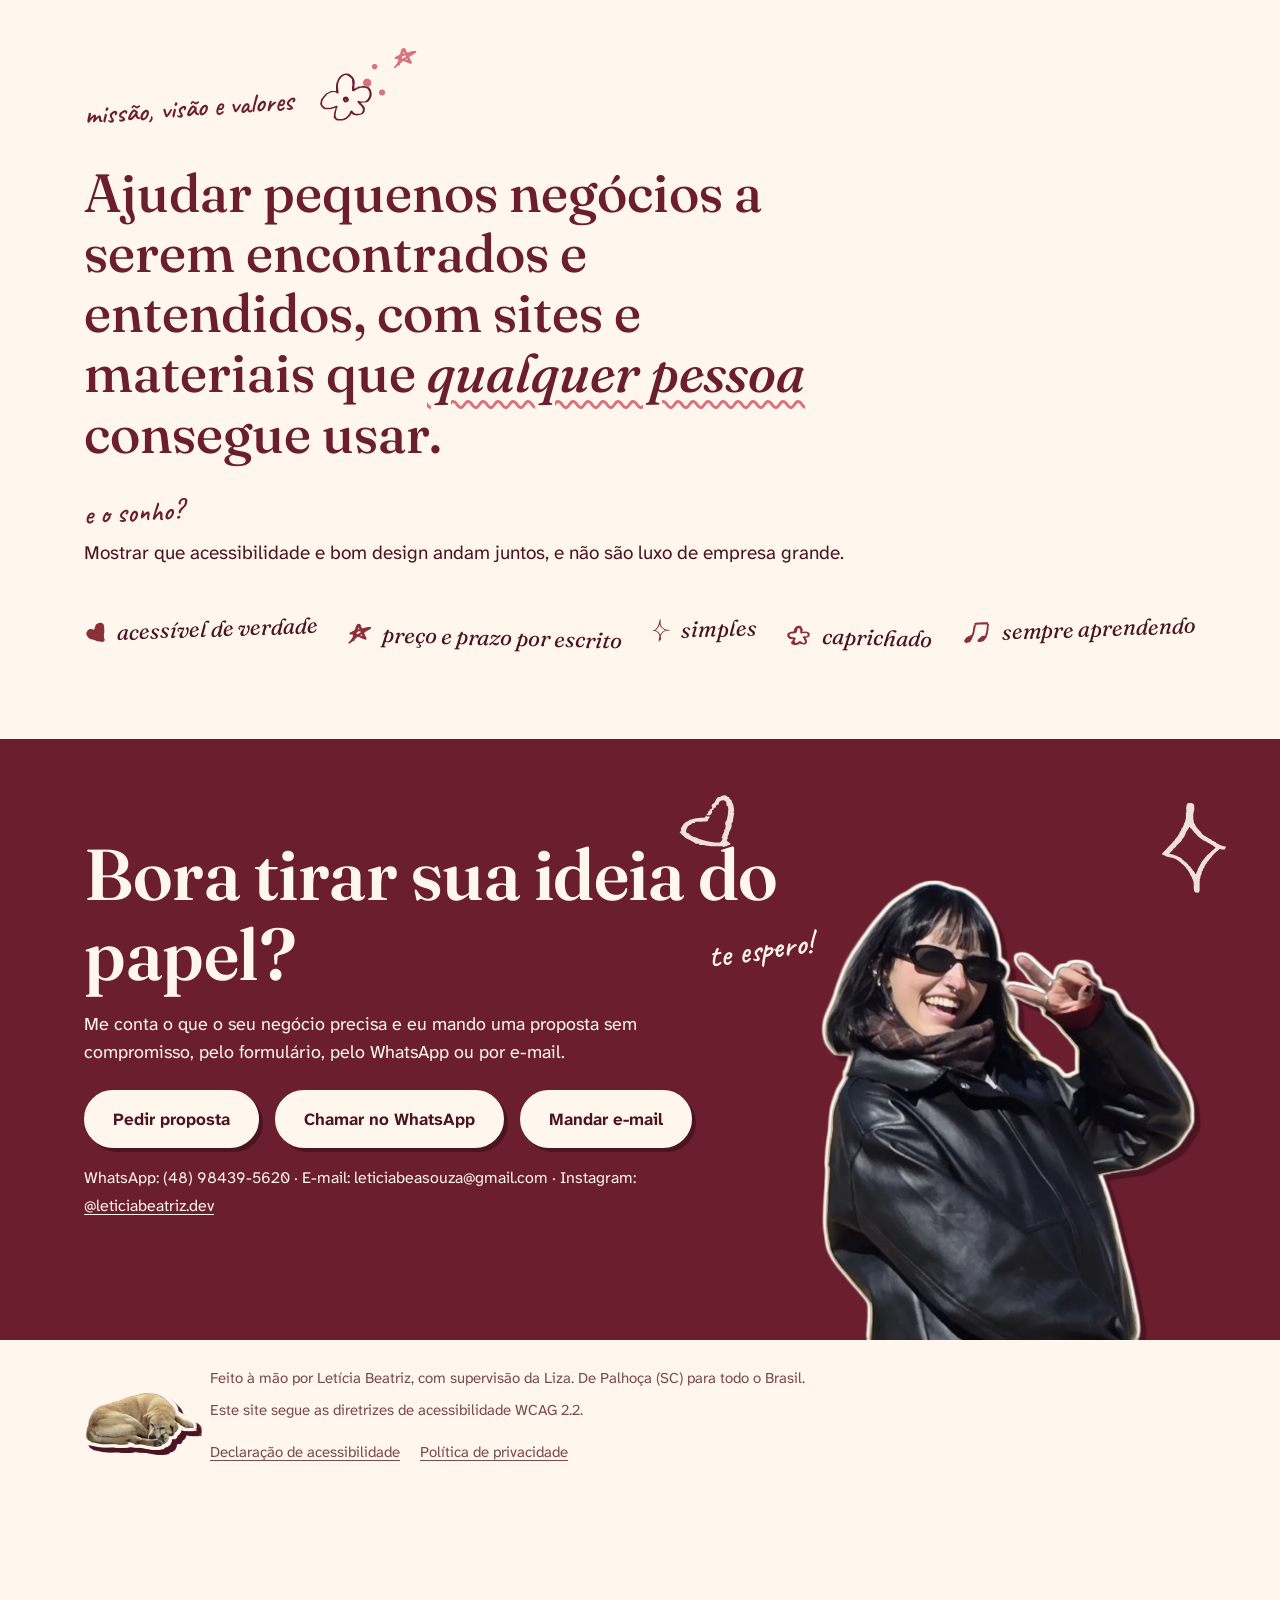
==== commit 61d1694e: "Trabalho novo na galeria: fio, estúdio de sobrancelhas Card na galeria com a prévia da abertura, tel" ====
--- a/index.html
+++ b/index.html
@@ -1013,7 +1013,9 @@
 .proj{position:relative;display:grid;gap:26px}
 .proj--jambo{grid-column:1 / 8}
 .proj--cafe{grid-column:8 / 13;margin-top:120px}
-.proj--seu{grid-column:3 / 11;grid-template-columns:minmax(0,150px) minmax(0,1fr);align-items:center;gap:32px;background:var(--rosa);border:3px solid var(--cereja);border-radius:var(--raio-blob);padding:32px 40px;box-shadow:8px 8px 0 var(--cereja)}
+.proj--fio{grid-column:2 / 9}
+.proj--seu{grid-column:9 / 13;align-self:center;grid-template-columns:minmax(0,1fr);gap:16px;background:var(--rosa);border:3px solid var(--cereja);border-radius:var(--raio-blob);padding:28px 32px;box-shadow:8px 8px 0 var(--cereja)}
+.proj--seu .proj-seu-rabisco{width:110px}
 .proj-figura{position:relative;isolation:isolate;padding-top:76px}
 .proj-papeis{position:absolute;top:0;right:-1%;width:42%;height:70%;z-index:-1;pointer-events:none}
 .proj-papeis img{position:absolute;top:0;right:0;width:46%;height:auto;background:#fff;border:2.5px solid var(--cereja);border-radius:6px;box-shadow:3px 3px 0 var(--cereja);transform-origin:50% 100%;transition:transform .45s cubic-bezier(.22,.8,.3,1)}
@@ -1025,6 +1027,7 @@
 .proj-tela{position:relative;display:block;background:var(--cereja);border:3px solid var(--cereja);border-radius:18px;overflow:hidden;box-shadow:8px 8px 0 var(--cereja);transition:transform .45s cubic-bezier(.22,.8,.3,1)}
 .proj--jambo .proj-tela{transform:rotate(-1.2deg)}
 .proj--cafe .proj-tela{transform:rotate(1.4deg)}
+.proj--fio .proj-tela{transform:rotate(-.8deg)}
 .proj-barra{display:flex;align-items:center;gap:12px;height:32px;padding:0 12px;background:var(--creme)}
 .proj-bolinhas{display:flex;gap:6px}
 .proj-bolinhas i{width:10px;height:10px;border-radius:50%;border:2px solid var(--cereja)}
@@ -1058,7 +1061,7 @@
 .proj--seu .proj-texto>p{margin-bottom:16px}
 @media (max-width:900px){
   .galeria{grid-template-columns:minmax(0,1fr);gap:64px;margin-top:40px}
-  .proj--jambo,.proj--cafe,.proj--seu{grid-column:1 / -1;margin-top:0}
+  .proj--jambo,.proj--cafe,.proj--fio,.proj--seu{grid-column:1 / -1;margin-top:0}
   .proj--seu{grid-template-columns:minmax(0,96px) minmax(0,1fr);padding:24px;gap:20px}
 }
 @media (max-width:480px){
@@ -1359,6 +1362,25 @@
           <span class="proj-abrir" aria-hidden="true">Ver o projeto</span>
         </div>
       </article>
+      <article class="proj proj--fio" data-video="img/abertura-fio.mp4">
+        <div class="proj-figura">
+          <span class="proj-papeis" aria-hidden="true"><img src="img/fio-relatorio-p1.webp" alt="" width="480" height="680" loading="lazy" decoding="async"><img src="img/fio-manual-p2.webp" alt="" width="480" height="680" loading="lazy" decoding="async"><img src="img/fio-manual-p1.webp" alt="" width="480" height="680" loading="lazy" decoding="async"></span>
+          <div class="proj-tela" aria-hidden="true">
+            <span class="proj-barra"><span class="proj-bolinhas"><i></i><i></i><i></i></span><span class="proj-url">fio-d5h.pages.dev</span></span>
+            <span class="proj-quadro">
+              <video class="proj-video" muted playsinline preload="none" width="960" height="600" tabindex="-1"></video>
+              <img class="proj-poster" src="img/abertura-fio.webp" alt="" width="960" height="600" loading="lazy" decoding="async">
+              <span class="proj-selo"><svg viewBox="0 0 24 24" focusable="false"><path d="M8 5l11 7-11 7z" fill="currentColor"/></svg>abertura animada</span>
+            </span>
+          </div>
+        </div>
+        <div class="proj-texto">
+          <h3><a class="proj-link" href="#trabalho-fio">fio · estúdio de sobrancelhas<span class="sr-only">: ver o projeto e os materiais</span></a></h3>
+          <p>Um estúdio que mede antes de desenhar: ao rolar, os três pontos da sobrancelha aparecem e a foto vira um quadro em arco.</p>
+          <ul class="fitas proj-fitas" aria-label="O que foi entregue"><li>Site de uma página</li><li>Manual do site</li><li>Relatório de acessibilidade</li></ul>
+          <span class="proj-abrir" aria-hidden="true">Ver o projeto</span>
+        </div>
+      </article>
       <article class="proj proj--seu">
         <span class="proj-seu-rabisco" aria-hidden="true"><svg class="doodle rabisco r-estrela-cadente" viewBox="0 0 326 306" focusable="false"><use href="img/rabiscos.svg#r-estrela-cadente"/></svg></span>
         <div class="proj-texto">
@@ -1688,7 +1710,7 @@
       <div><h2 class="sp-h">O que o site faz</h2><ul class="sp-lista ok"><li><svg viewBox="0 0 24 24" aria-hidden="true" focusable="false"><path d="M3.5 13.2 9.4 19 20.8 4.6" fill="none" stroke="currentColor" stroke-width="3.2" stroke-linecap="round" stroke-linejoin="round"/></svg>Monta o copo tocando ou arrastando os ingredientes, e soma o total com a regra dos toppings inclusos</li><li><svg viewBox="0 0 24 24" aria-hidden="true" focusable="false"><path d="M3.5 13.2 9.4 19 20.8 4.6" fill="none" stroke="currentColor" stroke-width="3.2" stroke-linecap="round" stroke-linejoin="round"/></svg>Mostra se a loja está aberta e o que está esgotado no dia</li><li><svg viewBox="0 0 24 24" aria-hidden="true" focusable="false"><path d="M3.5 13.2 9.4 19 20.8 4.6" fill="none" stroke="currentColor" stroke-width="3.2" stroke-linecap="round" stroke-linejoin="round"/></svg>Promoções e cupons com data para acabar, que somem sozinhos</li><li><svg viewBox="0 0 24 24" aria-hidden="true" focusable="false"><path d="M3.5 13.2 9.4 19 20.8 4.6" fill="none" stroke="currentColor" stroke-width="3.2" stroke-linecap="round" stroke-linejoin="round"/></svg>Editor com travas: se o dono salvar algo errado, a mudança não vai ao ar e o site continua funcionando</li><li><svg viewBox="0 0 24 24" aria-hidden="true" focusable="false"><path d="M3.5 13.2 9.4 19 20.8 4.6" fill="none" stroke="currentColor" stroke-width="3.2" stroke-linecap="round" stroke-linejoin="round"/></svg>Menu de acessibilidade e navegação pelo teclado</li></ul></div>
       <div><div class="sp-bilhete"><h2>Como eu testei</h2><ul class="sp-lista ok"><li><svg viewBox="0 0 24 24" aria-hidden="true" focusable="false"><path d="M3.5 13.2 9.4 19 20.8 4.6" fill="none" stroke="currentColor" stroke-width="3.2" stroke-linecap="round" stroke-linejoin="round"/></svg>Teste automático de acessibilidade (axe, WCAG 2.2 AA) no celular e no computador, sem problemas</li><li><svg viewBox="0 0 24 24" aria-hidden="true" focusable="false"><path d="M3.5 13.2 9.4 19 20.8 4.6" fill="none" stroke="currentColor" stroke-width="3.2" stroke-linecap="round" stroke-linejoin="round"/></svg>Validador de HTML sem erros</li><li><svg viewBox="0 0 24 24" aria-hidden="true" focusable="false"><path d="M3.5 13.2 9.4 19 20.8 4.6" fill="none" stroke="currentColor" stroke-width="3.2" stroke-linecap="round" stroke-linejoin="round"/></svg>21 edições simuladas no editor: as 14 com erro foram bloqueadas e as 7 certas foram publicadas</li><li><svg viewBox="0 0 24 24" aria-hidden="true" focusable="false"><path d="M3.5 13.2 9.4 19 20.8 4.6" fill="none" stroke="currentColor" stroke-width="3.2" stroke-linecap="round" stroke-linejoin="round"/></svg>Manuais em PDF marcado e acessível</li></ul></div></div>
     </div>
-    <p class="tr-outro">Veja também o <a href="#trabalho-cafe-vagar">Café Vagar</a>, um site cinematográfico.</p>
+    <p class="tr-outro">Veja também o <a href="#trabalho-cafe-vagar">Café Vagar</a>, um site cinematográfico, e o <a href="#trabalho-fio">fio</a>, um estúdio de sobrancelhas.</p>
   </div>
   <div class="sp-chamada"><div class="wrap"><h2>Quer um assim para o seu negócio?</h2><p>Me conta o que você precisa e eu mando uma proposta por escrito, sem compromisso. Respondo em até um dia útil.</p>
     <div class="sp-botoes"><a class="btn" href="#pedir-proposta">Pedir proposta</a><a class="btn btn-secundario" href="https://wa.me/5548984395620?text=Oi%2C%20Let%C3%ADcia%21%20Vi%20o%20trabalho%20JAMBO%20Açaí%20%26%20Gelato%20no%20seu%20portf%C3%B3lio%20e%20quero%20um%20site%20assim." target="_blank" rel="noopener">Chamar no WhatsApp<span class="sr-only"> (abre em nova aba)</span></a></div>
@@ -1733,10 +1755,61 @@
       <div><h2 class="sp-h">O que o site faz</h2><ul class="sp-lista ok"><li><svg viewBox="0 0 24 24" aria-hidden="true" focusable="false"><path d="M3.5 13.2 9.4 19 20.8 4.6" fill="none" stroke="currentColor" stroke-width="3.2" stroke-linecap="round" stroke-linejoin="round"/></svg>A abertura acompanha a rolagem, no ritmo de quem está lendo</li><li><svg viewBox="0 0 24 24" aria-hidden="true" focusable="false"><path d="M3.5 13.2 9.4 19 20.8 4.6" fill="none" stroke="currentColor" stroke-width="3.2" stroke-linecap="round" stroke-linejoin="round"/></svg>Para quem pede menos movimento, a página aparece parada e completa, e o vídeo do ritual nem é baixado</li><li><svg viewBox="0 0 24 24" aria-hidden="true" focusable="false"><path d="M3.5 13.2 9.4 19 20.8 4.6" fill="none" stroke="currentColor" stroke-width="3.2" stroke-linecap="round" stroke-linejoin="round"/></svg>Link Pular para o conteúdo, menu de acessibilidade e navegação pelo teclado</li><li><svg viewBox="0 0 24 24" aria-hidden="true" focusable="false"><path d="M3.5 13.2 9.4 19 20.8 4.6" fill="none" stroke="currentColor" stroke-width="3.2" stroke-linecap="round" stroke-linejoin="round"/></svg>Imagem bonita quando o link é compartilhado no WhatsApp</li><li><svg viewBox="0 0 24 24" aria-hidden="true" focusable="false"><path d="M3.5 13.2 9.4 19 20.8 4.6" fill="none" stroke="currentColor" stroke-width="3.2" stroke-linecap="round" stroke-linejoin="round"/></svg>Botão Como chegar, que abre o mapa</li></ul></div>
       <div><div class="sp-bilhete"><h2>Como eu testei</h2><ul class="sp-lista ok"><li><svg viewBox="0 0 24 24" aria-hidden="true" focusable="false"><path d="M3.5 13.2 9.4 19 20.8 4.6" fill="none" stroke="currentColor" stroke-width="3.2" stroke-linecap="round" stroke-linejoin="round"/></svg>Teste automático de acessibilidade (axe, WCAG 2.2 AA) no celular e no computador, com e sem movimento, sem problemas</li><li><svg viewBox="0 0 24 24" aria-hidden="true" focusable="false"><path d="M3.5 13.2 9.4 19 20.8 4.6" fill="none" stroke="currentColor" stroke-width="3.2" stroke-linecap="round" stroke-linejoin="round"/></svg>Validadores de HTML sem erros</li><li><svg viewBox="0 0 24 24" aria-hidden="true" focusable="false"><path d="M3.5 13.2 9.4 19 20.8 4.6" fill="none" stroke="currentColor" stroke-width="3.2" stroke-linecap="round" stroke-linejoin="round"/></svg>Teste do Google (Lighthouse) no celular: desempenho de 93 a 96 e acessibilidade 100</li><li><svg viewBox="0 0 24 24" aria-hidden="true" focusable="false"><path d="M3.5 13.2 9.4 19 20.8 4.6" fill="none" stroke="currentColor" stroke-width="3.2" stroke-linecap="round" stroke-linejoin="round"/></svg>Texto a 160% no celular sem nada passar da tela</li></ul></div></div>
     </div>
-    <p class="tr-outro">Veja também o <a href="#trabalho-jambo">JAMBO</a>, um cardápio com montador de copo.</p>
+    <p class="tr-outro">Veja também o <a href="#trabalho-jambo">JAMBO</a>, um cardápio com montador de copo, e o <a href="#trabalho-fio">fio</a>, um estúdio de sobrancelhas.</p>
   </div>
   <div class="sp-chamada"><div class="wrap"><h2>Quer um assim para o seu negócio?</h2><p>Me conta o que você precisa e eu mando uma proposta por escrito, sem compromisso. Respondo em até um dia útil.</p>
     <div class="sp-botoes"><a class="btn" href="#pedir-proposta">Pedir proposta</a><a class="btn btn-secundario" href="https://wa.me/5548984395620?text=Oi%2C%20Let%C3%ADcia%21%20Vi%20o%20trabalho%20Café%20Vagar%20no%20seu%20portf%C3%B3lio%20e%20quero%20um%20site%20assim." target="_blank" rel="noopener">Chamar no WhatsApp<span class="sr-only"> (abre em nova aba)</span></a></div>
+    <p class="sp-contato">WhatsApp: (48) 98439-5620 · E-mail: leticiabeasouza@gmail.com</p></div></div>
+</article>
+
+<article class="servico-pagina sp cor-rosa trabalho-pagina" id="trabalho-fio" aria-labelledby="trabalho-fio-t" tabindex="-1">
+  <div class="wrap">
+    <a class="sp-voltar" href="#trabalhos">← Voltar para os trabalhos</a>
+    <header class="sp-hero"><svg class="sp-rabisco" viewBox="0 0 79 99" aria-hidden="true" focusable="false"><use href="img/rabiscos.svg#r-espiral"/></svg><p class="sp-rotulo">trabalho</p><h1 id="trabalho-fio-t">fio · estúdio de sobrancelhas</h1><p class="sp-intro">Um site de uma página para um estúdio que mede o rosto antes de tirar qualquer fio: a abertura desenha as linhas-guia e os três pontos da sobrancelha, e os serviços mostram tempo e preço lado a lado.</p><p class="sp-para"><strong>Marca fictícia.</strong> A Joana, o endereço, os horários e os preços são inventados, e as imagens foram geradas com inteligência artificial. O trabalho é de verdade.</p></header>
+    <div class="tr-palco">
+      <figure class="tr-figura">
+        <div class="proj-tela tr-tela">
+          <span class="proj-barra" aria-hidden="true"><span class="proj-bolinhas"><i></i><i></i><i></i></span><span class="proj-url">fio-d5h.pages.dev</span></span>
+          <span class="proj-quadro"><video class="tr-video" id="trabalho-fio-video" muted playsinline preload="none" width="960" height="600" poster="img/abertura-fio.webp" aria-describedby="trabalho-fio-leg"><source src="img/abertura-fio.mp4" type="video/mp4"></video></span>
+        </div>
+        <figcaption id="trabalho-fio-leg">A abertura do site no computador: as linhas-guia e os pontos início, ponto alto e cauda aparecem sobre a sobrancelha, e a foto encolhe para um quadro com topo em arco ao lado do título.</figcaption>
+      </figure>
+      <div class="tr-acoes">
+        <button class="btn btn-secundario tr-play" type="button" aria-pressed="false" aria-controls="trabalho-fio-video"><svg class="i-play" viewBox="0 0 24 24" aria-hidden="true" focusable="false"><path d="M8 5l11 7-11 7z" fill="currentColor"/></svg><svg class="i-pausa" viewBox="0 0 24 24" aria-hidden="true" focusable="false"><path d="M8 5v14M16 5v14" stroke="currentColor" stroke-width="3" stroke-linecap="round"/></svg><span class="tr-play-txt">Ver a abertura</span></button>
+        <a class="btn btn-principal" href="https://fio-d5h.pages.dev/" target="_blank" rel="noopener">Abrir o site no ar<span class="sr-only"> (abre em nova aba)</span></a>
+        <p class="tr-nota">O vídeo tem uns 5 segundos e não tem som. No site, a abertura acompanha a rolagem.</p>
+      </div>
+    </div>
+    <div class="sp-bloco"><h2 class="sp-h" id="trabalho-fio-mat">Tudo o que foi entregue</h2>
+      <ul class="tr-materiais">
+        <li class="mat">
+          <span class="mat-folha"><img src="img/trabalho-fio-440.webp" alt="" width="480" height="680" loading="lazy" decoding="async"></span>
+          <h3><a class="mat-link" href="https://fio-d5h.pages.dev/" target="_blank" rel="noopener">O site<span class="sr-only">: Abrir o site (abre em nova aba)</span></a></h3>
+          <p>Uma página com abertura, como funciona, serviços e preços, quem atende, dúvidas e como chegar, com agendamento pelo WhatsApp.</p>
+          <p class="mat-meta"><span>Site no ar</span><span class="mat-acao" aria-hidden="true">Abrir o site</span></p>
+        </li>
+        <li class="mat">
+          <span class="mat-folha"><img src="img/fio-manual-p1.webp" alt="" width="480" height="680" loading="lazy" decoding="async"></span>
+          <h3><a class="mat-link" href="docs/manual-do-site-fio-exemplo.pdf" target="_blank" rel="noopener">Manual do site<span class="sr-only">: Abrir o PDF (abre em nova aba)</span></a></h3>
+          <p>Como o site funciona, como aparecer no Google, como ver as visitas, como pedir mudanças e a garantia de 30 dias.</p>
+          <p class="mat-meta"><span>PDF · 17 páginas · 2,2 MB</span><span class="mat-acao" aria-hidden="true">Abrir o PDF</span></p>
+        </li>
+        <li class="mat">
+          <span class="mat-folha"><img src="img/fio-relatorio-p1.webp" alt="" width="480" height="680" loading="lazy" decoding="async"></span>
+          <h3><a class="mat-link" href="docs/relatorio-acessibilidade-fio-exemplo.pdf" target="_blank" rel="noopener">Relatório de acessibilidade<span class="sr-only">: Abrir o PDF (abre em nova aba)</span></a></h3>
+          <p>O que o site cumpre da WCAG 2.2 nível AA, critério por critério, como eu testei e os limites, em linguagem simples.</p>
+          <p class="mat-meta"><span>PDF · 10 páginas · 1,2 MB</span><span class="mat-acao" aria-hidden="true">Abrir o PDF</span></p>
+        </li>
+      </ul>
+    </div>
+    <div class="sp-bloco sp-colunas">
+      <div><h2 class="sp-h">O que o site faz</h2><ul class="sp-lista ok"><li><svg viewBox="0 0 24 24" aria-hidden="true" focusable="false"><path d="M3.5 13.2 9.4 19 20.8 4.6" fill="none" stroke="currentColor" stroke-width="3.2" stroke-linecap="round" stroke-linejoin="round"/></svg>A abertura acompanha a rolagem: desenha os pontos da sobrancelha e leva a foto para um quadro em arco</li><li><svg viewBox="0 0 24 24" aria-hidden="true" focusable="false"><path d="M3.5 13.2 9.4 19 20.8 4.6" fill="none" stroke="currentColor" stroke-width="3.2" stroke-linecap="round" stroke-linejoin="round"/></svg>Serviços com nome, tempo e preço na mesma linha, fáceis de comparar</li><li><svg viewBox="0 0 24 24" aria-hidden="true" focusable="false"><path d="M3.5 13.2 9.4 19 20.8 4.6" fill="none" stroke="currentColor" stroke-width="3.2" stroke-linecap="round" stroke-linejoin="round"/></svg>Botão Agendar que abre o WhatsApp com a mensagem pronta</li><li><svg viewBox="0 0 24 24" aria-hidden="true" focusable="false"><path d="M3.5 13.2 9.4 19 20.8 4.6" fill="none" stroke="currentColor" stroke-width="3.2" stroke-linecap="round" stroke-linejoin="round"/></svg>Para quem pede menos movimento, a página aparece parada e completa</li><li><svg viewBox="0 0 24 24" aria-hidden="true" focusable="false"><path d="M3.5 13.2 9.4 19 20.8 4.6" fill="none" stroke="currentColor" stroke-width="3.2" stroke-linecap="round" stroke-linejoin="round"/></svg>Menu de acessibilidade, link Pular para o conteúdo e navegação pelo teclado</li><li><svg viewBox="0 0 24 24" aria-hidden="true" focusable="false"><path d="M3.5 13.2 9.4 19 20.8 4.6" fill="none" stroke="currentColor" stroke-width="3.2" stroke-linecap="round" stroke-linejoin="round"/></svg>Pronto para o Google: dados do estúdio, dos serviços e das dúvidas</li></ul></div>
+      <div><div class="sp-bilhete"><h2>Como eu testei</h2><ul class="sp-lista ok"><li><svg viewBox="0 0 24 24" aria-hidden="true" focusable="false"><path d="M3.5 13.2 9.4 19 20.8 4.6" fill="none" stroke="currentColor" stroke-width="3.2" stroke-linecap="round" stroke-linejoin="round"/></svg>Teste automático de acessibilidade (axe, WCAG 2.2 AA) no celular e no computador, com e sem movimento, sem problemas</li><li><svg viewBox="0 0 24 24" aria-hidden="true" focusable="false"><path d="M3.5 13.2 9.4 19 20.8 4.6" fill="none" stroke="currentColor" stroke-width="3.2" stroke-linecap="round" stroke-linejoin="round"/></svg>Validadores de HTML sem erros</li><li><svg viewBox="0 0 24 24" aria-hidden="true" focusable="false"><path d="M3.5 13.2 9.4 19 20.8 4.6" fill="none" stroke="currentColor" stroke-width="3.2" stroke-linecap="round" stroke-linejoin="round"/></svg>Teste do Google (Lighthouse) no celular: desempenho 90, acessibilidade 100 e SEO 100</li><li><svg viewBox="0 0 24 24" aria-hidden="true" focusable="false"><path d="M3.5 13.2 9.4 19 20.8 4.6" fill="none" stroke="currentColor" stroke-width="3.2" stroke-linecap="round" stroke-linejoin="round"/></svg>Texto a 160% e zoom de 200% sem nada passar da tela</li><li><svg viewBox="0 0 24 24" aria-hidden="true" focusable="false"><path d="M3.5 13.2 9.4 19 20.8 4.6" fill="none" stroke="currentColor" stroke-width="3.2" stroke-linecap="round" stroke-linejoin="round"/></svg>Conferido em dois celulares de verdade</li></ul></div></div>
+    </div>
+    <p class="tr-outro">Veja também o <a href="#trabalho-jambo">JAMBO</a>, um cardápio com montador de copo, e o <a href="#trabalho-cafe-vagar">Café Vagar</a>, um site cinematográfico.</p>
+  </div>
+  <div class="sp-chamada"><div class="wrap"><h2>Quer um assim para o seu negócio?</h2><p>Me conta o que você precisa e eu mando uma proposta por escrito, sem compromisso. Respondo em até um dia útil.</p>
+    <div class="sp-botoes"><a class="btn" href="#pedir-proposta">Pedir proposta</a><a class="btn btn-secundario" href="https://wa.me/5548984395620?text=Oi%2C%20Let%C3%ADcia%21%20Vi%20o%20trabalho%20fio%20no%20seu%20portf%C3%B3lio%20e%20quero%20um%20site%20assim." target="_blank" rel="noopener">Chamar no WhatsApp<span class="sr-only"> (abre em nova aba)</span></a></div>
     <p class="sp-contato">WhatsApp: (48) 98439-5620 · E-mail: leticiabeasouza@gmail.com</p></div></div>
 </article>
 
@@ -2123,7 +2196,7 @@
       {k:['menu de acessibilidade','aumentar letra','aumento a letra','aumentar a letra','letra','letras','zoom','enxergar','ler melhor','contraste','fonte','ajustar o site','preferencias','configurar'],r:'Neste site você pode ajustar o tamanho das letras, o contraste, o espaçamento, parar as animações e mais. É só tocar no botão redondo com o bonequinho, no canto da tela.'},
       {k:['celular','mobile','smartphone','responsivo','tablet'],r:'Todo site é feito pensando primeiro no celular, porque é por ele que a maioria das pessoas procura um negócio. Testo em dois celulares antes de entregar.'},
       {k:['idioma','ingles','espanhol','outra lingua','traducao','gringo','turista'],r:'Dá para ter uma versão do site em outro idioma, como inglês ou espanhol. É um adicional.'},
-      {k:['exemplo','exemplos','portfolio','trabalhos','ja fez','clientes'],r:'Estão na seção Trabalhos: o Café Vagar, um site de cafeteria em que a rolagem conta uma história, e o JAMBO, um cardápio de açaí com montador de copo e pedido pelo WhatsApp. Este próprio site também mostra o meu jeito de trabalhar.'},
+      {k:['exemplo','exemplos','portfolio','trabalhos','ja fez','clientes'],r:'Estão na seção Trabalhos: o Café Vagar, um site de cafeteria em que a rolagem conta uma história, o JAMBO, um cardápio de açaí com montador de copo e pedido pelo WhatsApp, e o fio, um estúdio de sobrancelhas com agendamento pelo WhatsApp. Este próprio site também mostra o meu jeito de trabalhar.'},
       {k:['quem e voce','sobre voce','leticia','formacao','experiencia','estudou'],r:'A Letícia é de Palhoça (SC), está no último semestre de Sistemas de Informação, tem formação técnica em desenvolvimento de sistemas e pesquisa acessibilidade. Tem mais na seção "Curiosa desde pequena", com os links do LinkedIn e do Lattes.'},
       {k:['liza','cachorro','cachorra','labradora','au'],r:'Sou eu! A Liza, labradora de 15 anos e gerente de qualidade da Letícia. Supervisiono tudo, principalmente os lanches.'},
       {k:['horario','atendimento','responde','resposta','fim de semana','sabado','domingo'],r:'A Letícia responde em até um dia útil, pelo WhatsApp ou e-mail.'},
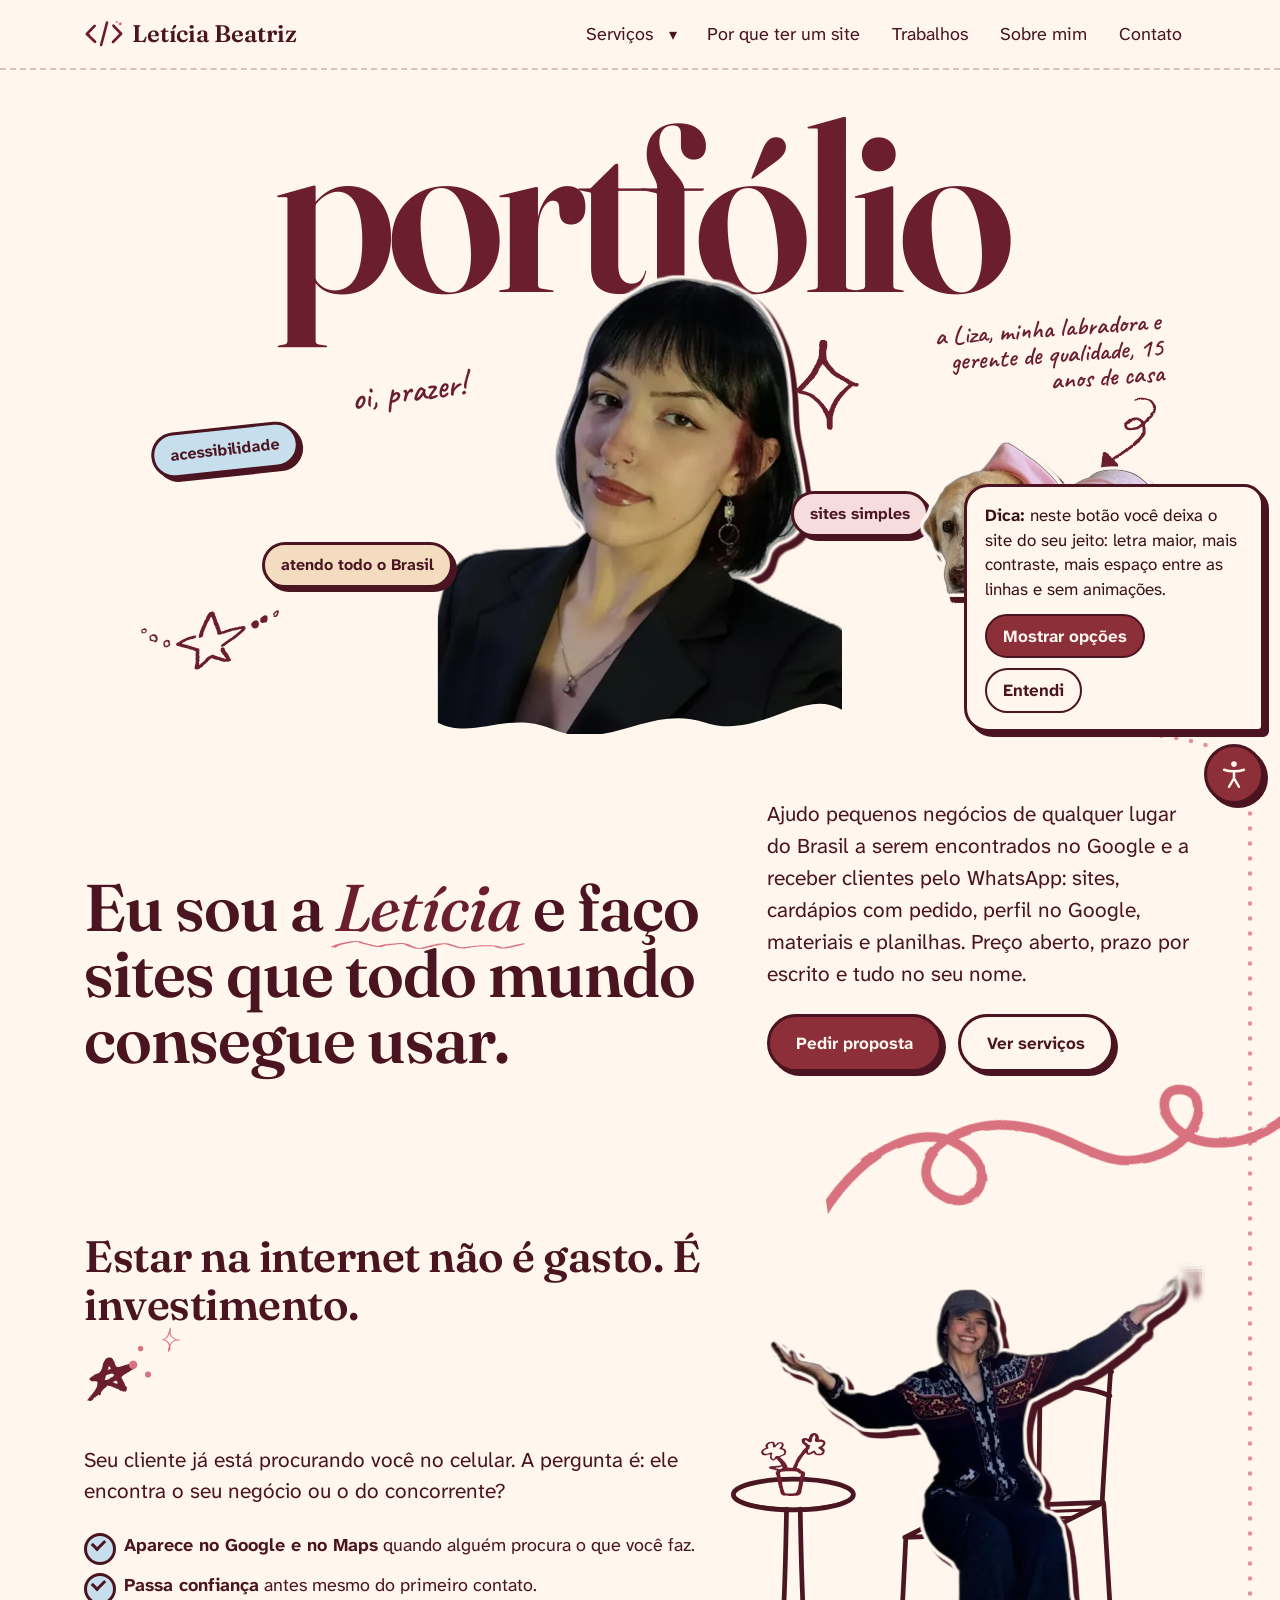
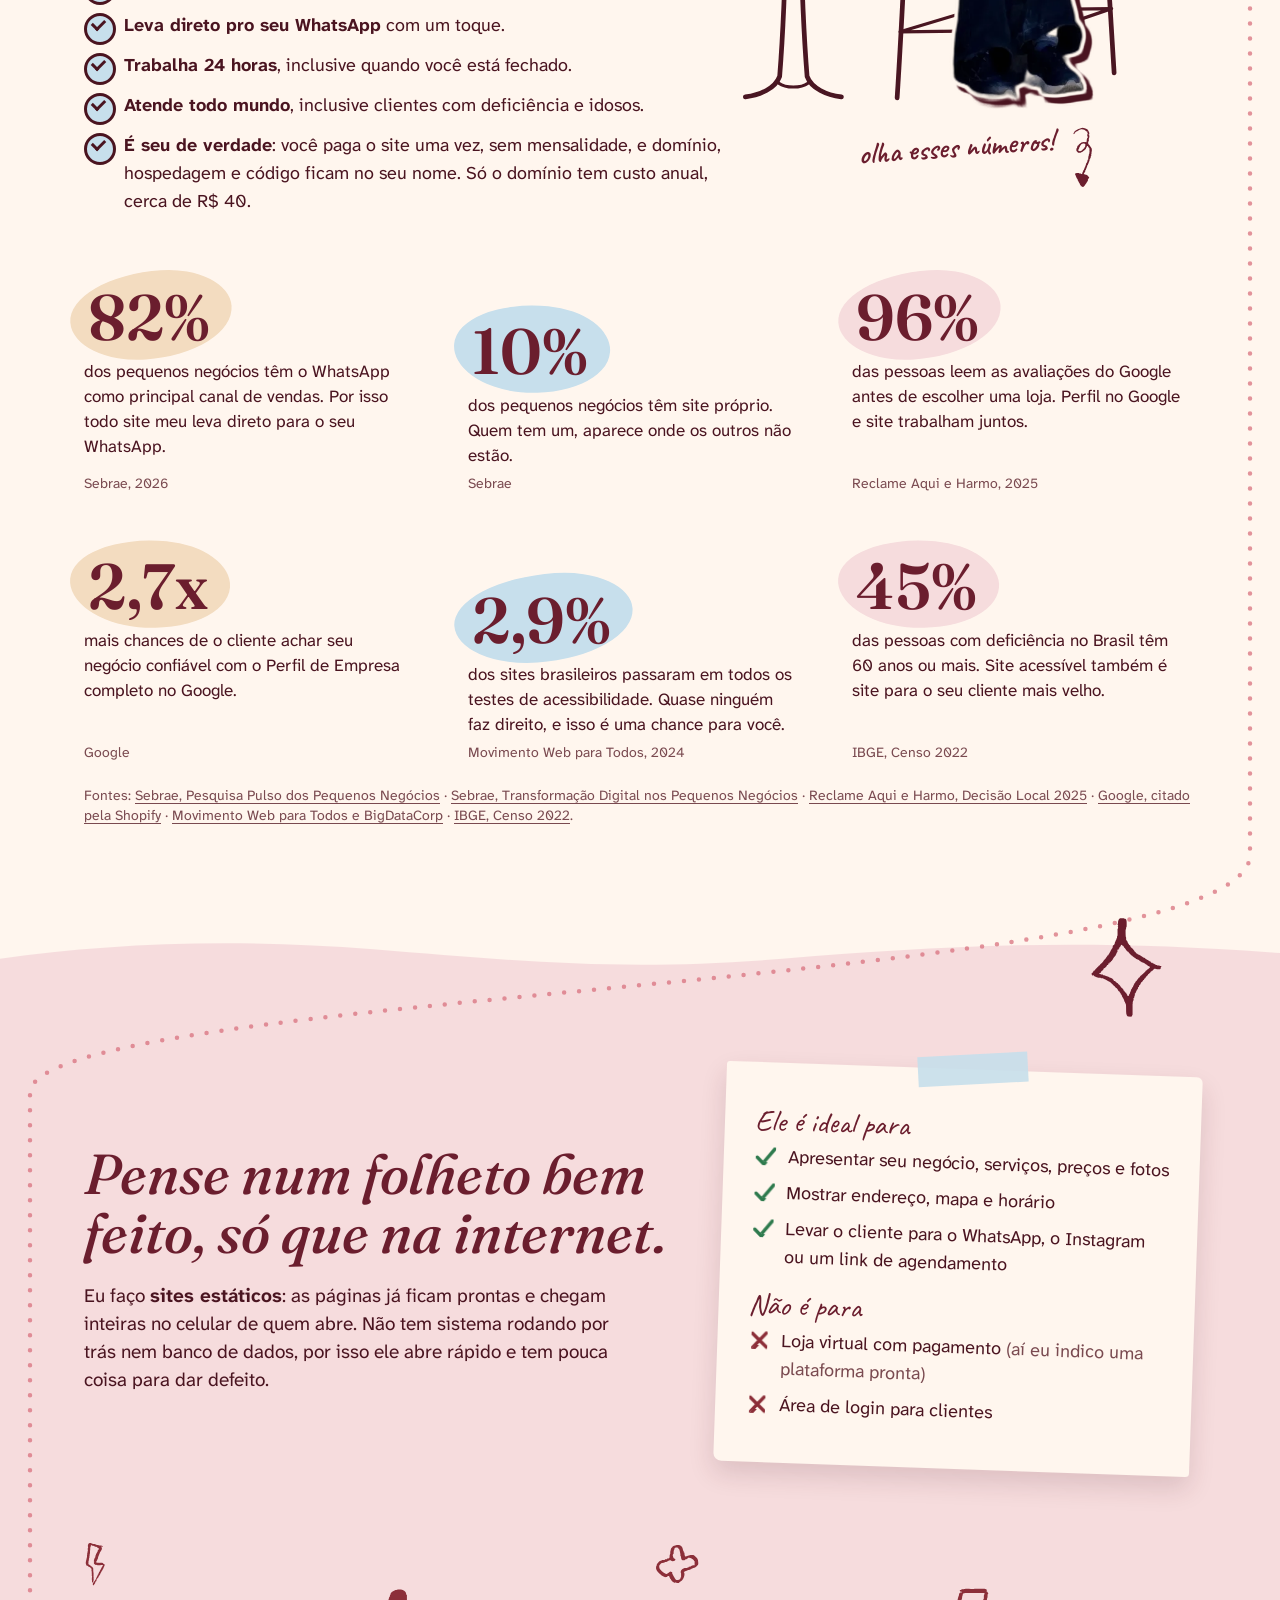
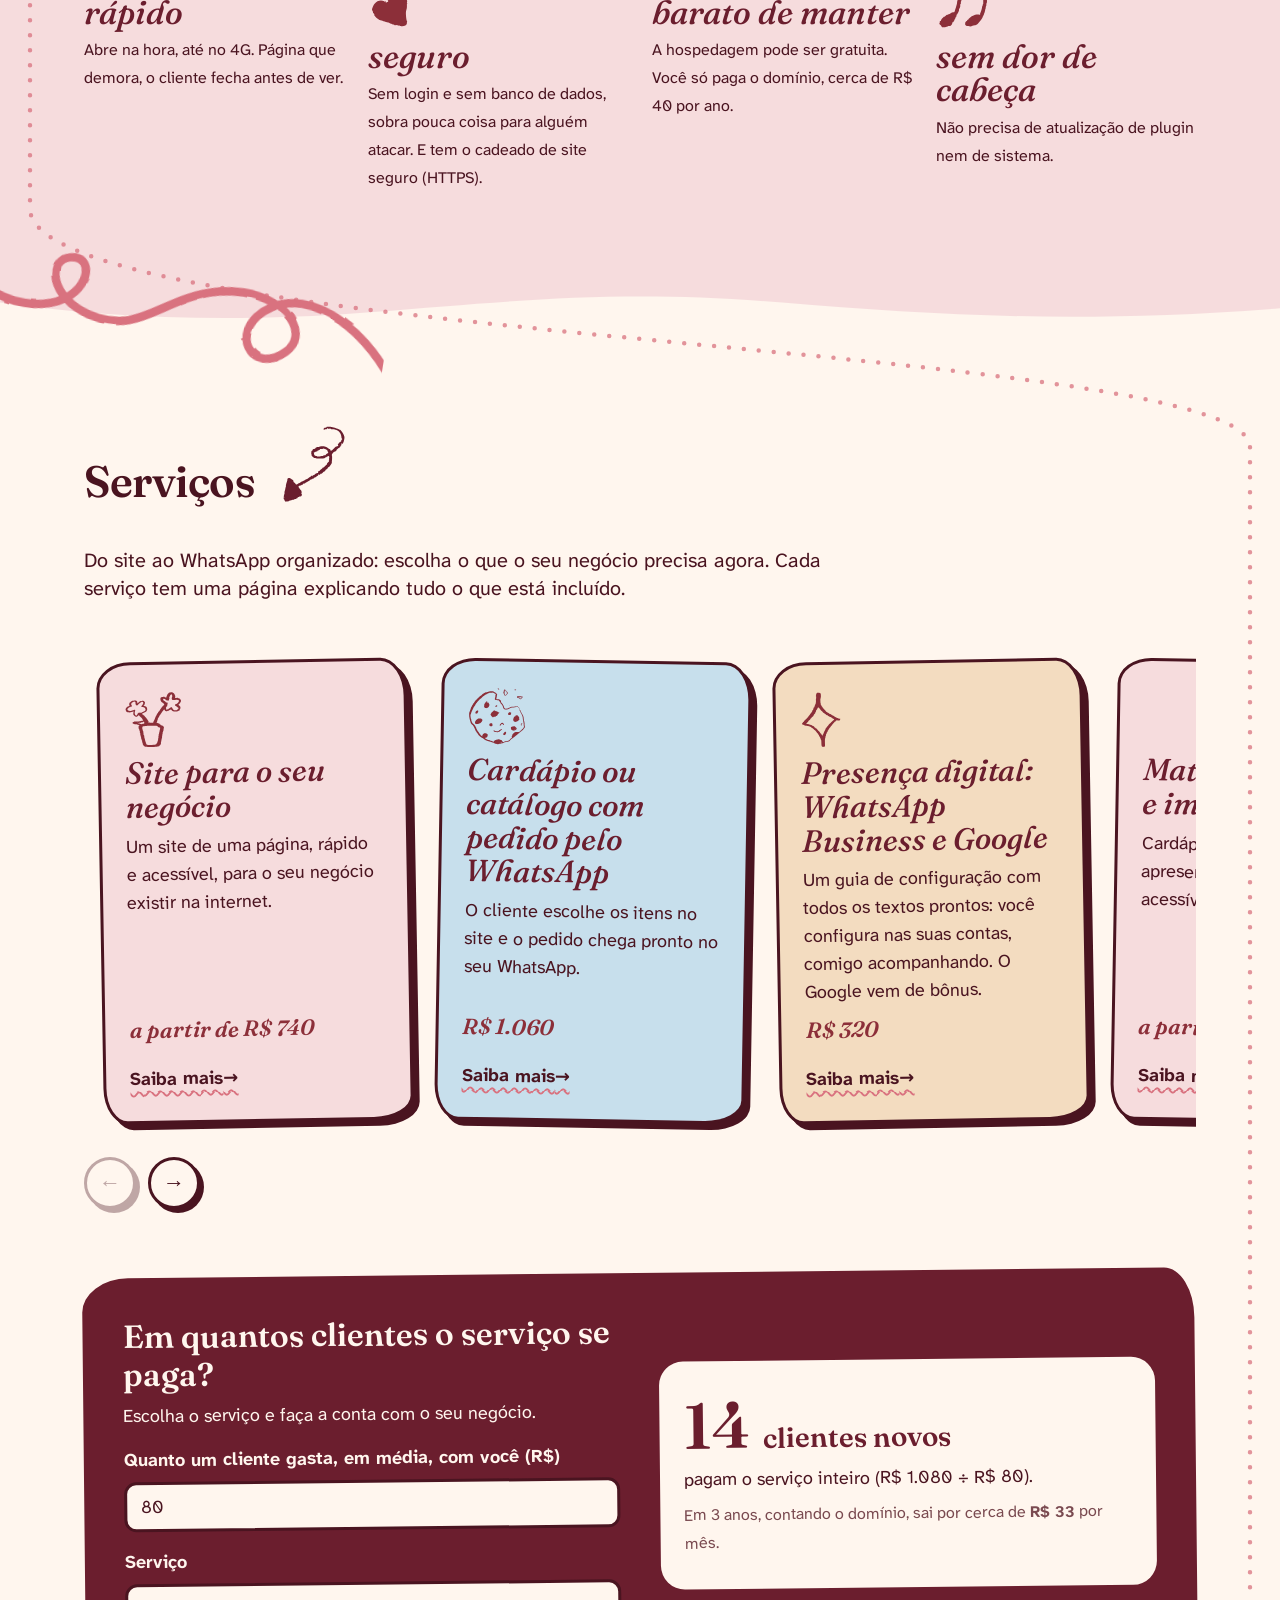
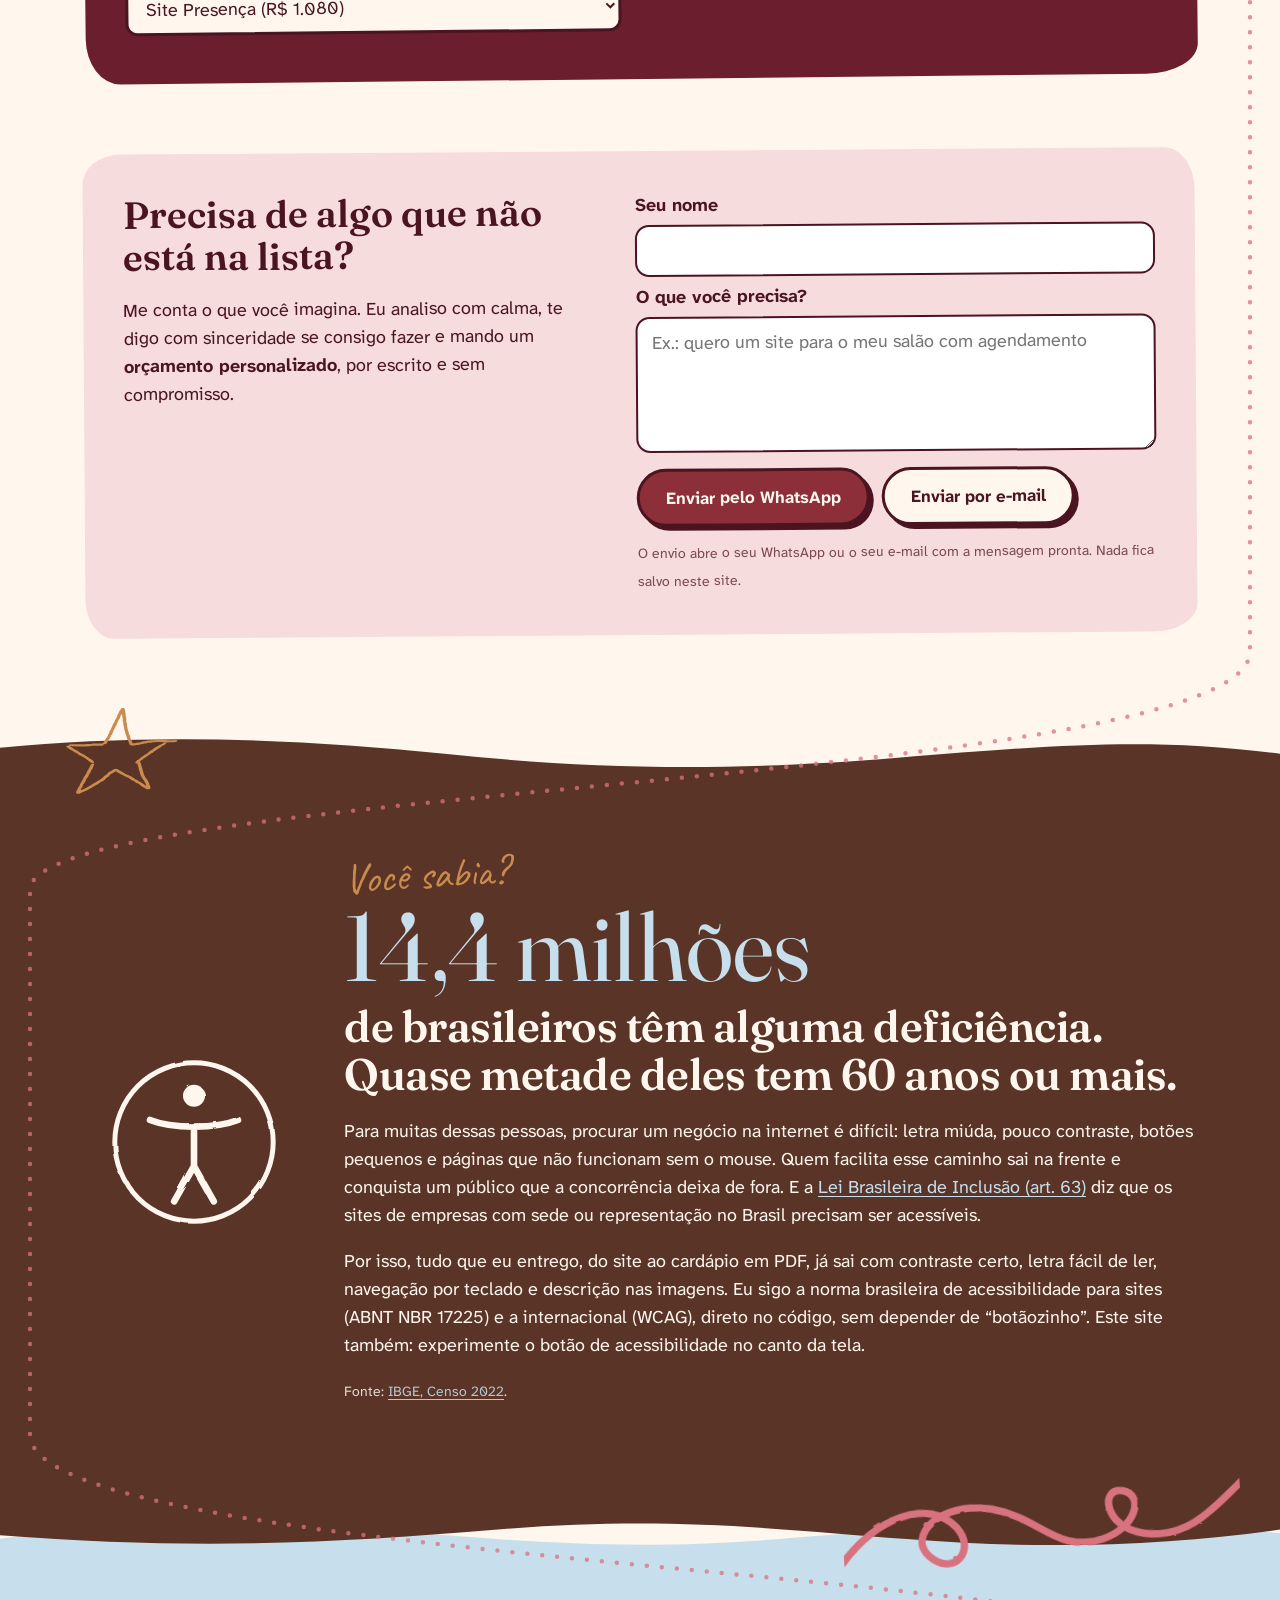
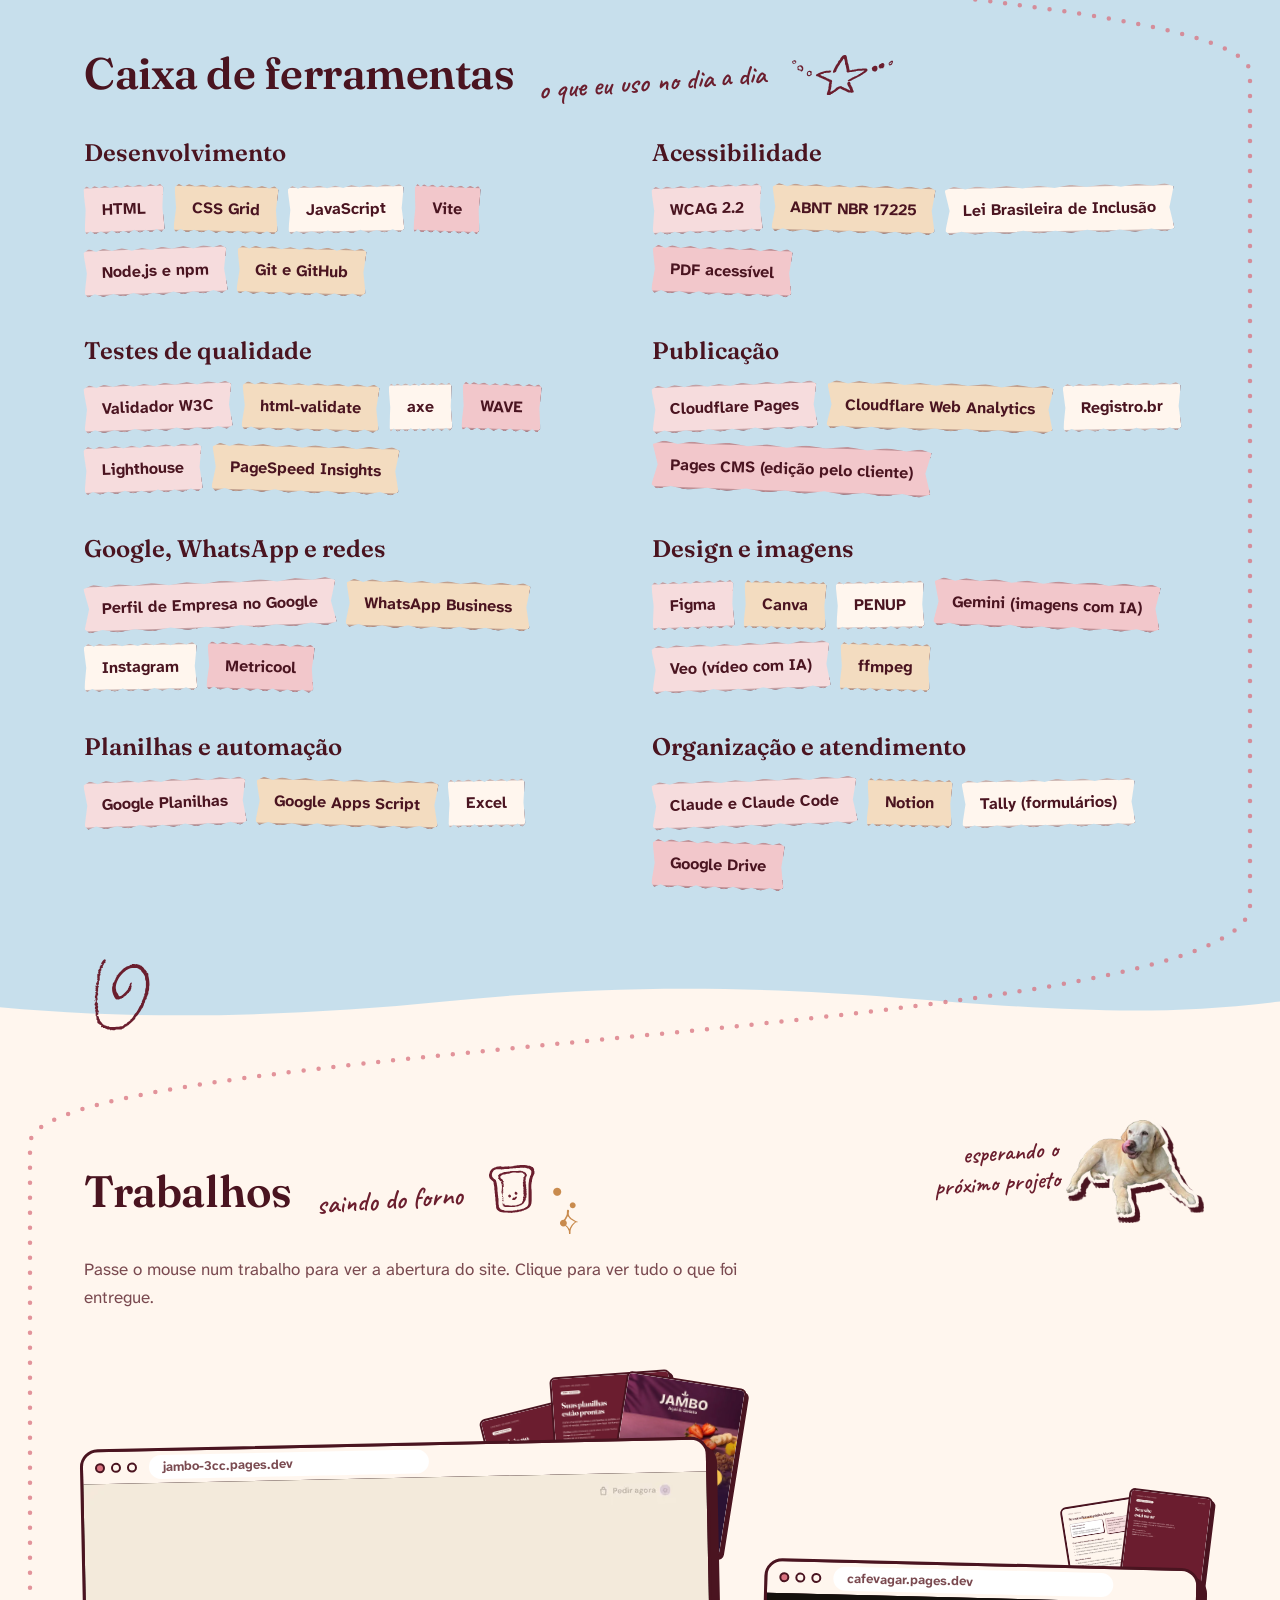
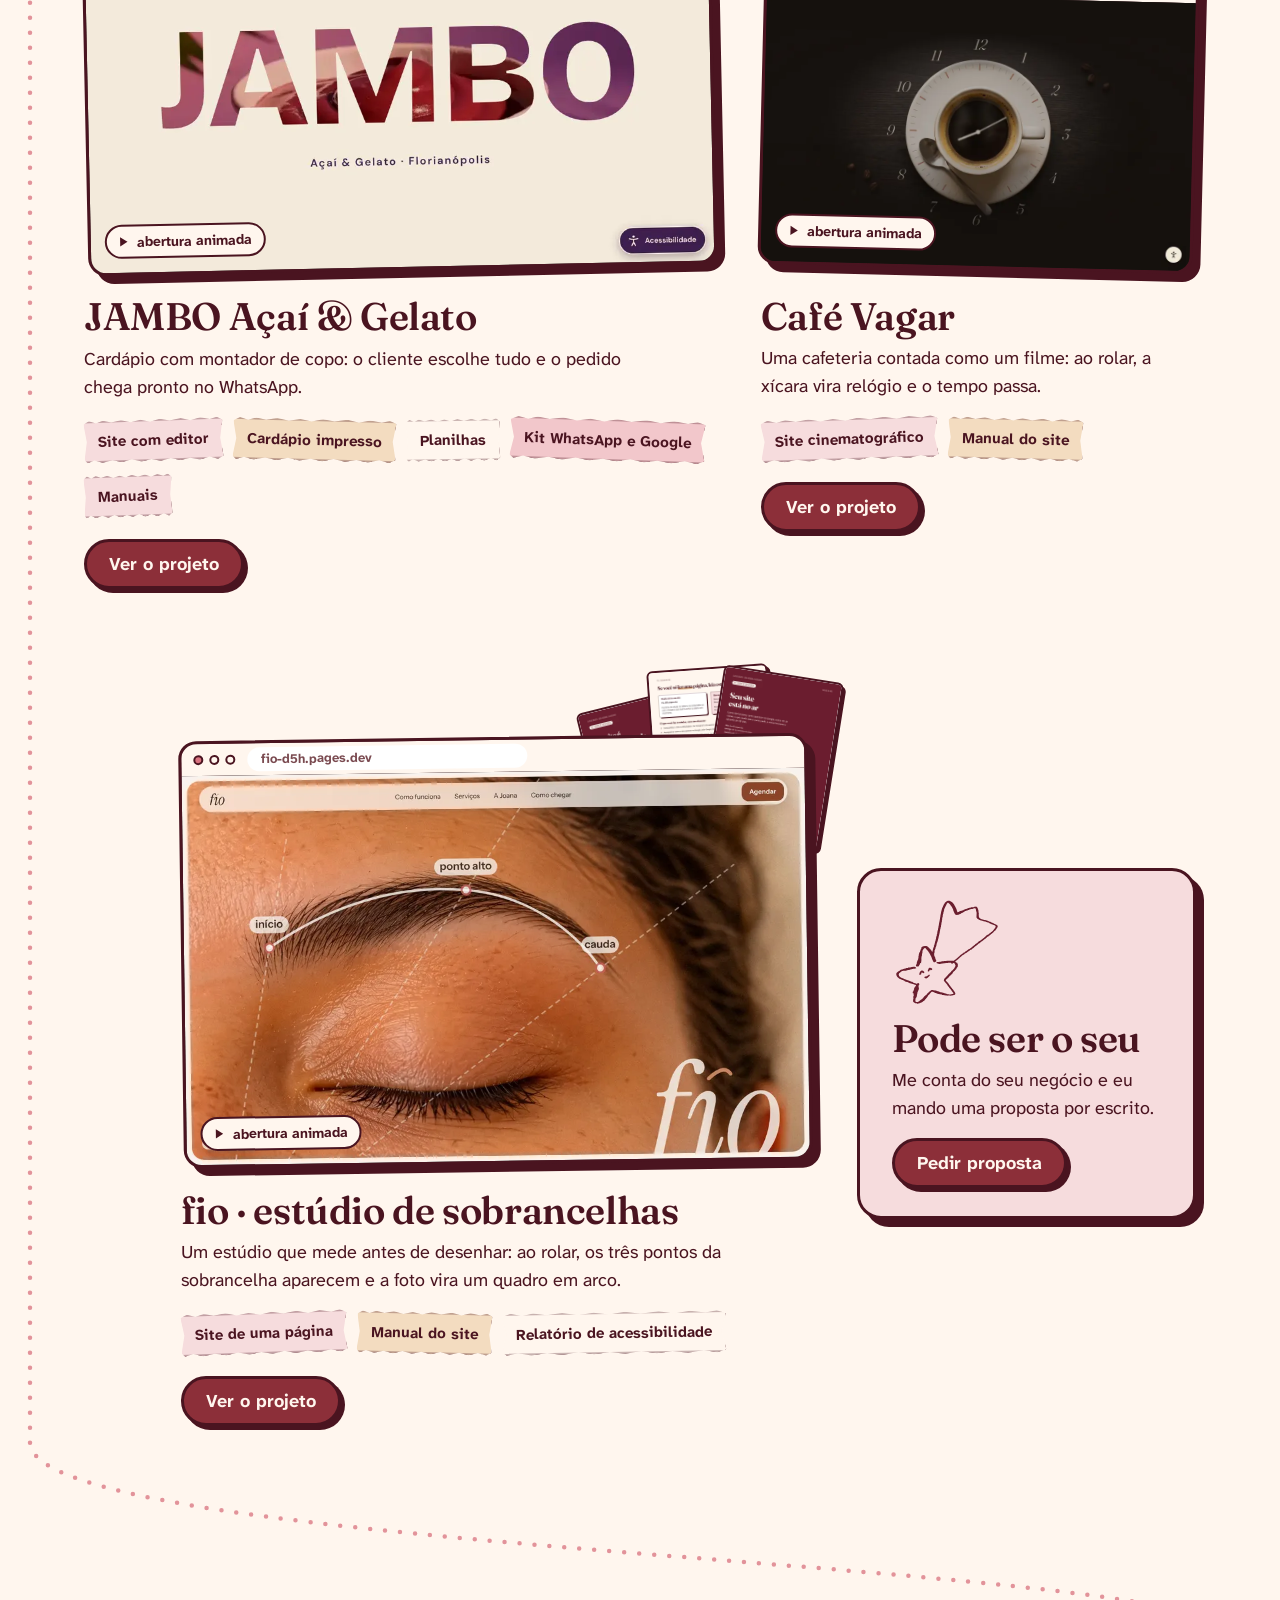
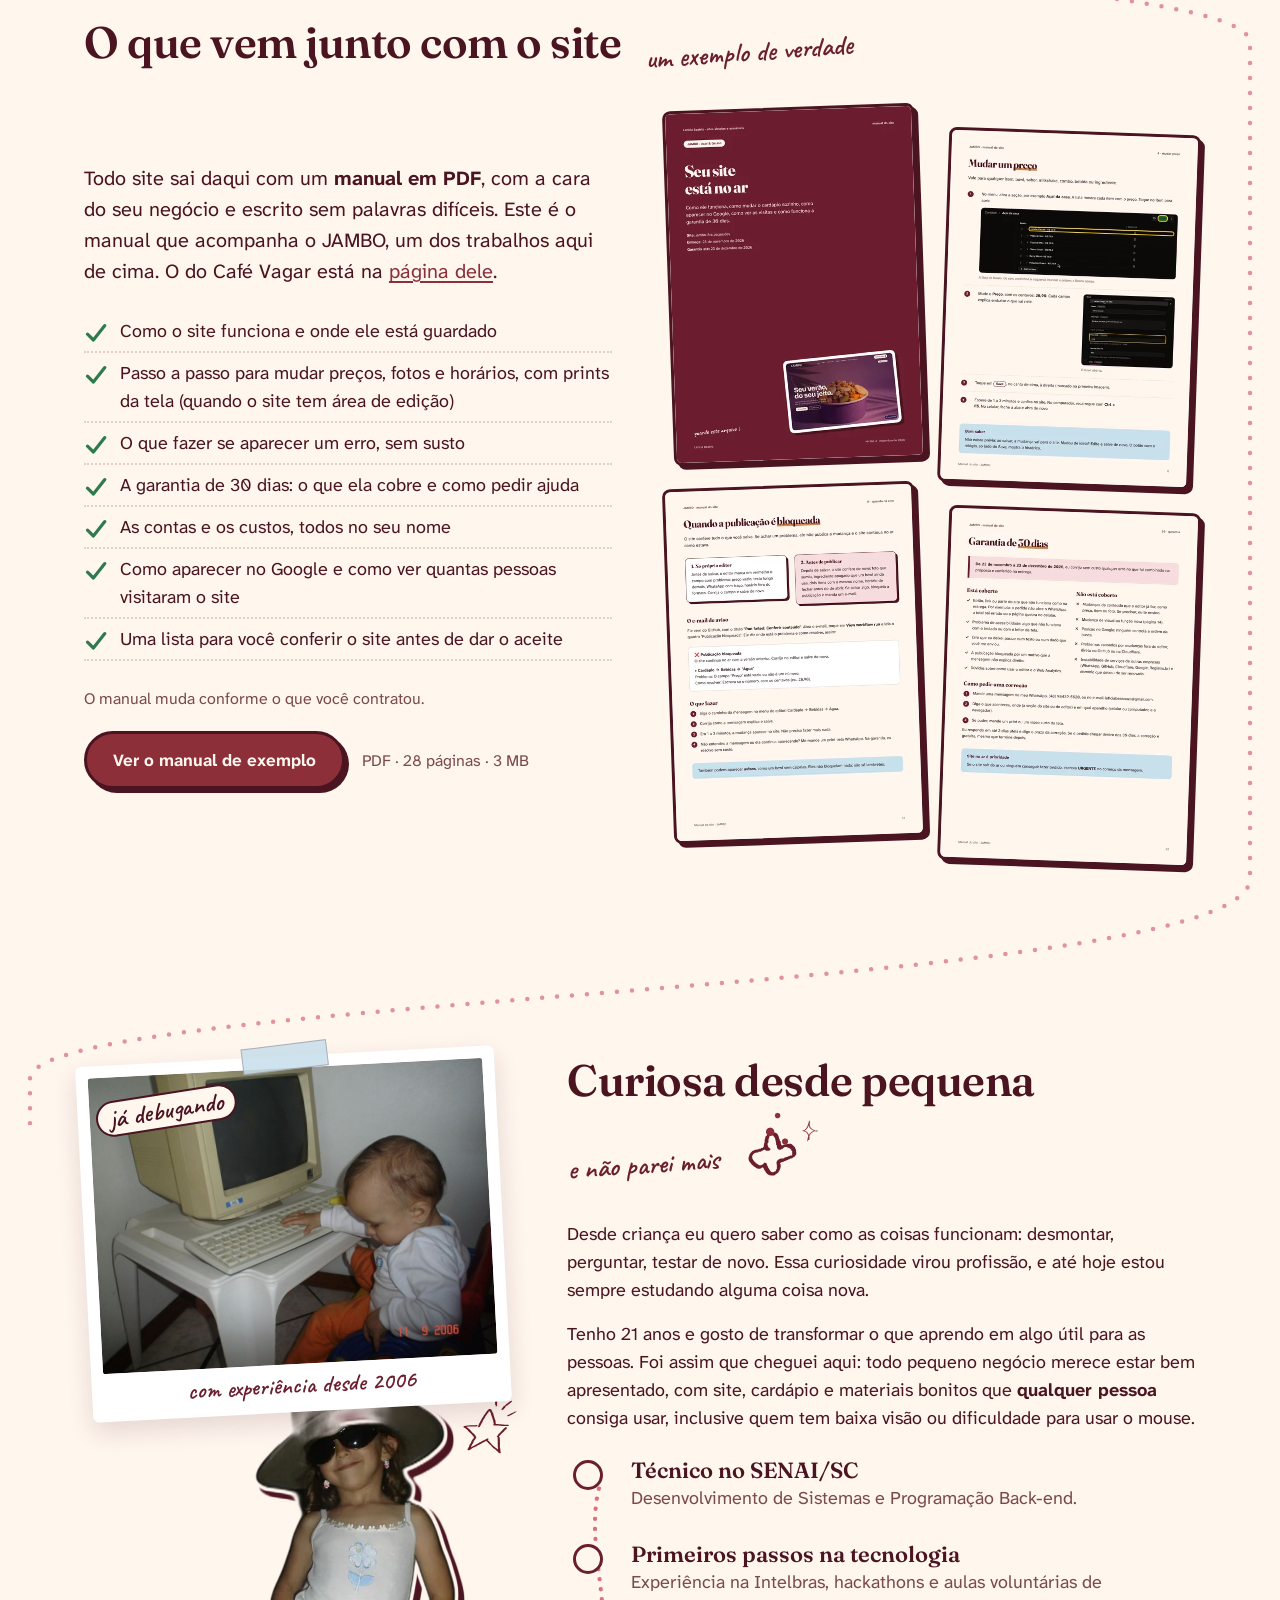
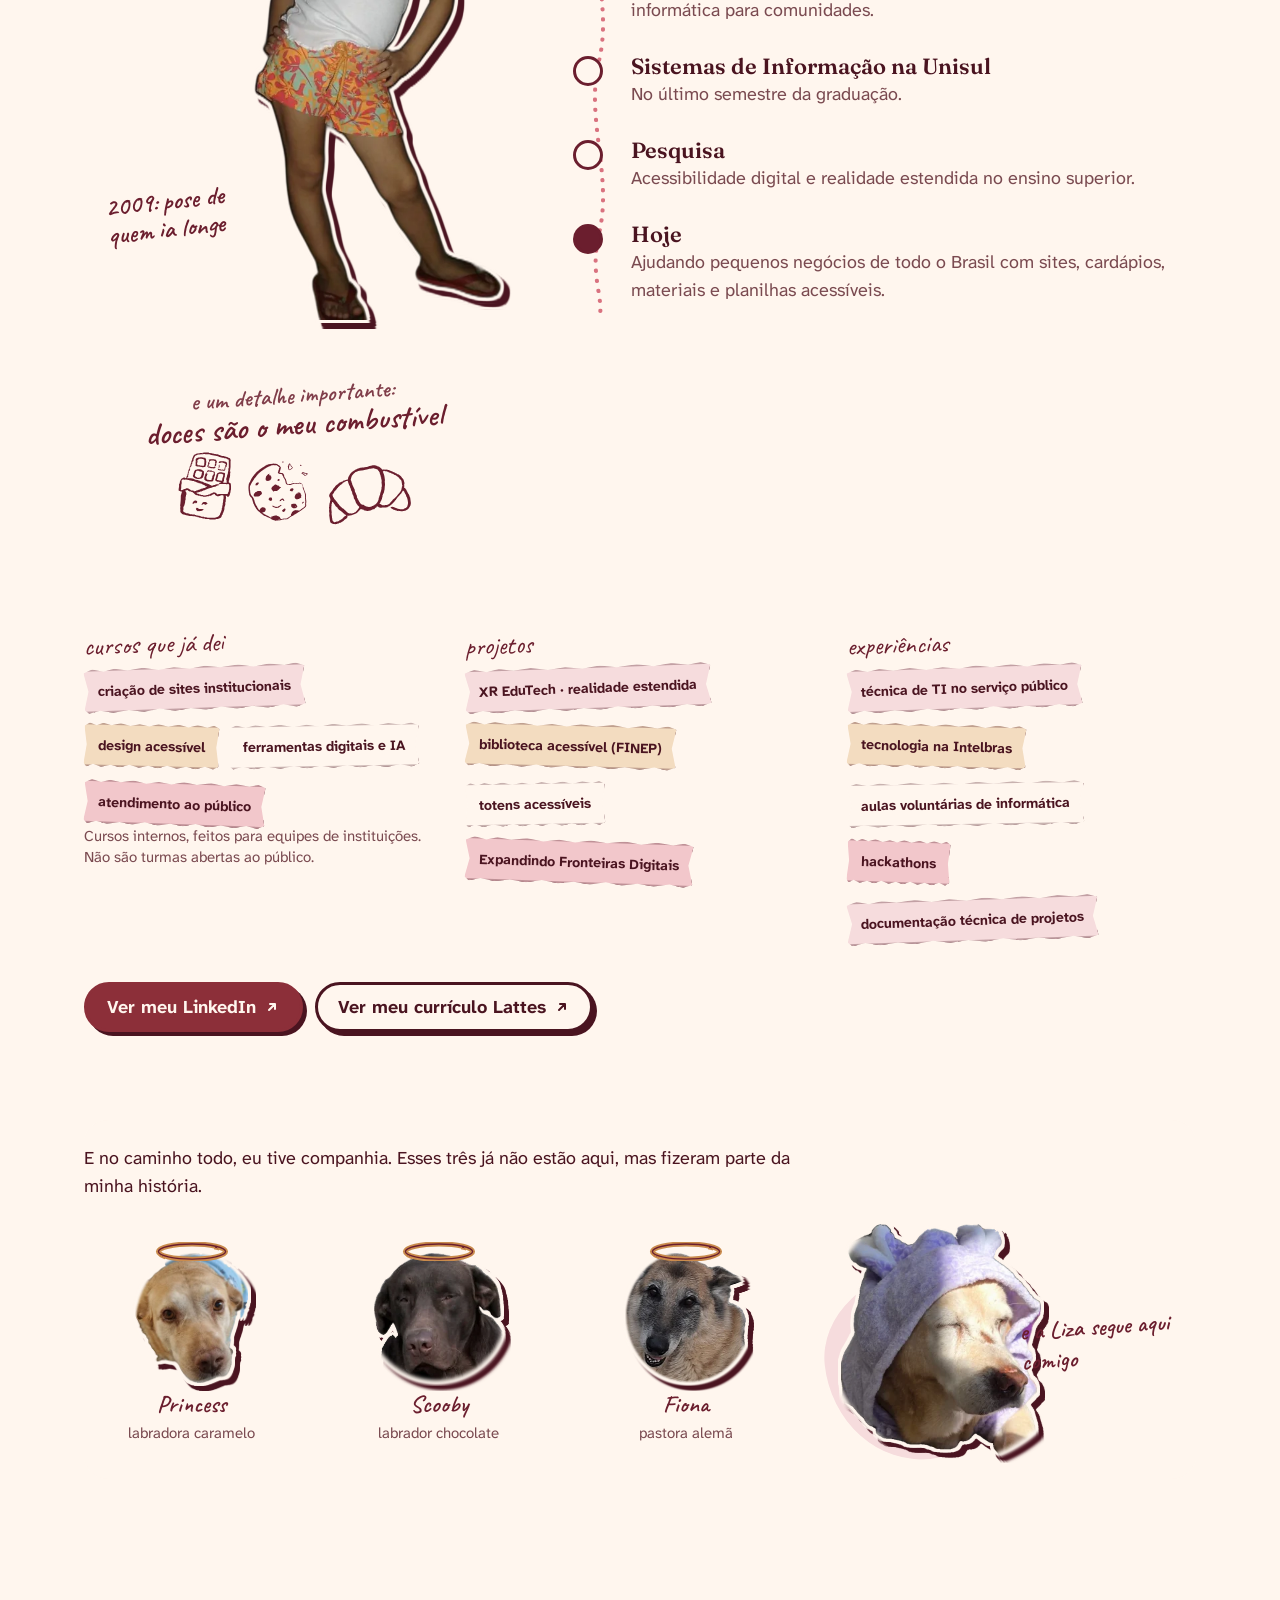
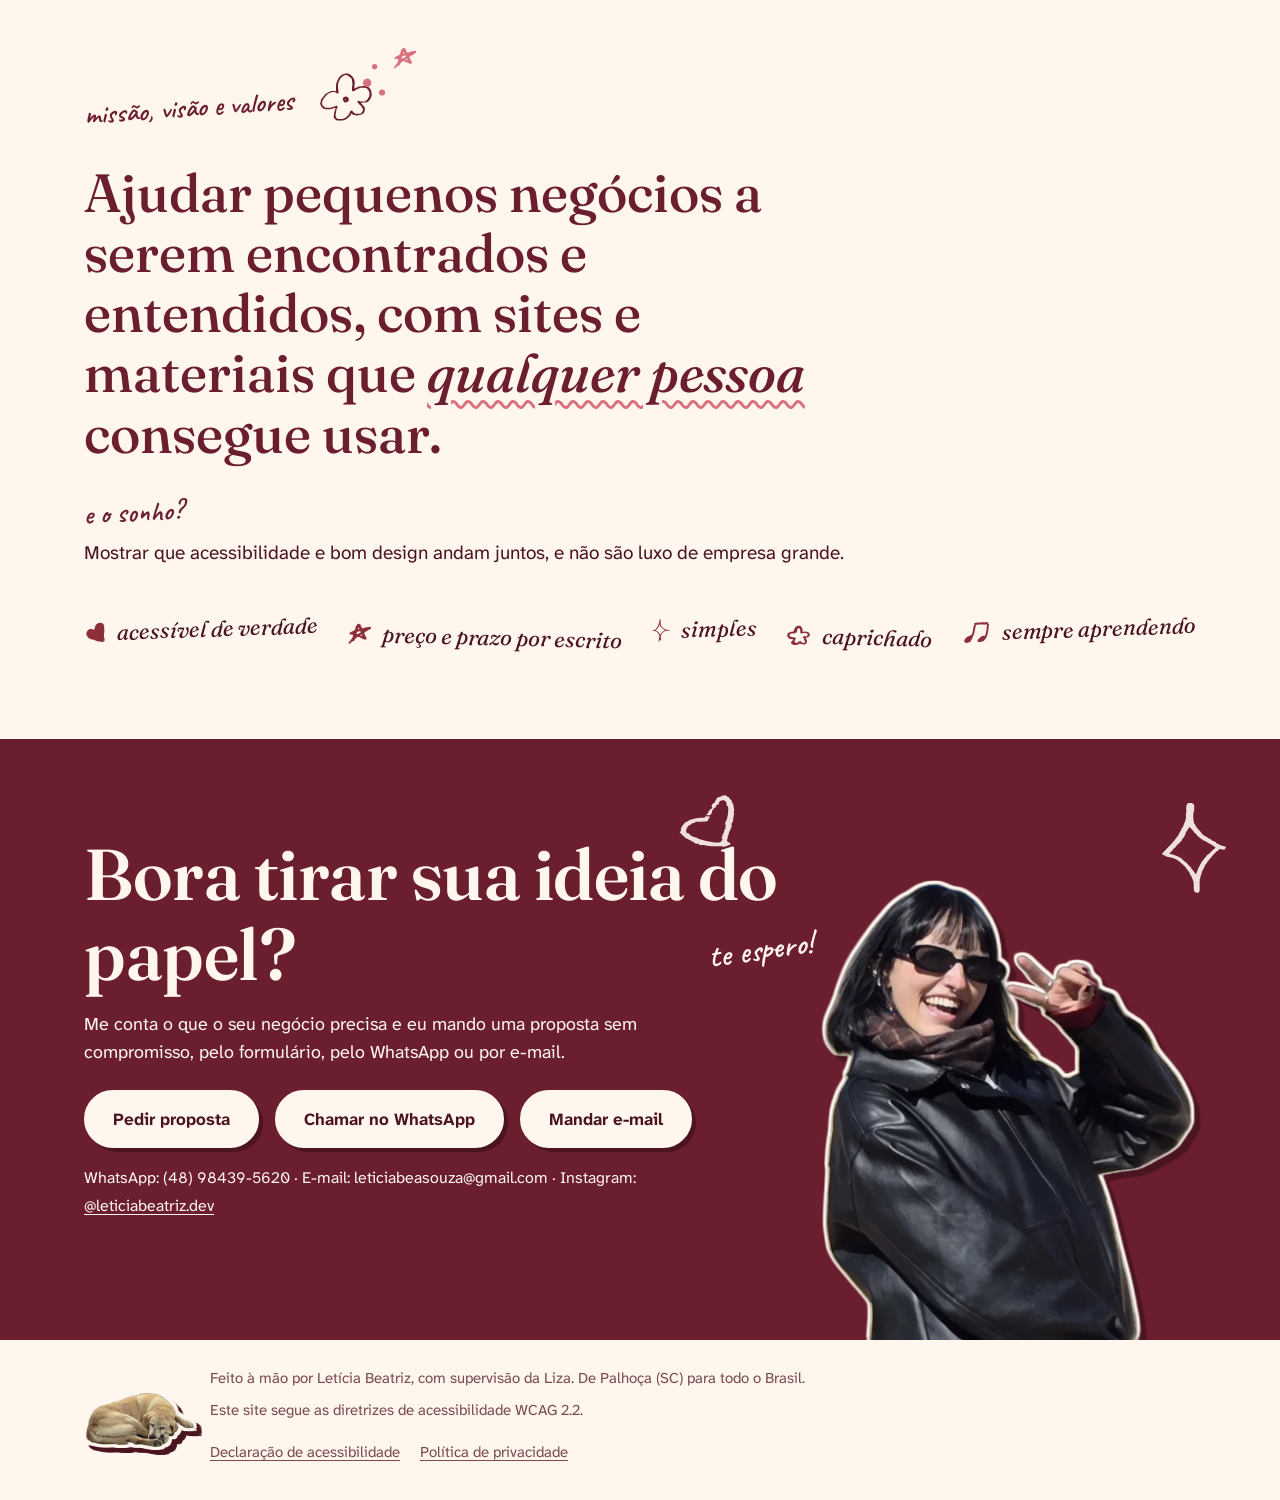
==== commit 1df842ca: "fio: notas do PageSpeed no ar Co-Authored-By: Claude Opus 5.5 <noreply@anthropic.com> Claude-Session" ====
--- a/index.html
+++ b/index.html
@@ -1804,7 +1804,7 @@
     </div>
     <div class="sp-bloco sp-colunas">
       <div><h2 class="sp-h">O que o site faz</h2><ul class="sp-lista ok"><li><svg viewBox="0 0 24 24" aria-hidden="true" focusable="false"><path d="M3.5 13.2 9.4 19 20.8 4.6" fill="none" stroke="currentColor" stroke-width="3.2" stroke-linecap="round" stroke-linejoin="round"/></svg>A abertura acompanha a rolagem: desenha os pontos da sobrancelha e leva a foto para um quadro em arco</li><li><svg viewBox="0 0 24 24" aria-hidden="true" focusable="false"><path d="M3.5 13.2 9.4 19 20.8 4.6" fill="none" stroke="currentColor" stroke-width="3.2" stroke-linecap="round" stroke-linejoin="round"/></svg>Serviços com nome, tempo e preço na mesma linha, fáceis de comparar</li><li><svg viewBox="0 0 24 24" aria-hidden="true" focusable="false"><path d="M3.5 13.2 9.4 19 20.8 4.6" fill="none" stroke="currentColor" stroke-width="3.2" stroke-linecap="round" stroke-linejoin="round"/></svg>Botão Agendar que abre o WhatsApp com a mensagem pronta</li><li><svg viewBox="0 0 24 24" aria-hidden="true" focusable="false"><path d="M3.5 13.2 9.4 19 20.8 4.6" fill="none" stroke="currentColor" stroke-width="3.2" stroke-linecap="round" stroke-linejoin="round"/></svg>Para quem pede menos movimento, a página aparece parada e completa</li><li><svg viewBox="0 0 24 24" aria-hidden="true" focusable="false"><path d="M3.5 13.2 9.4 19 20.8 4.6" fill="none" stroke="currentColor" stroke-width="3.2" stroke-linecap="round" stroke-linejoin="round"/></svg>Menu de acessibilidade, link Pular para o conteúdo e navegação pelo teclado</li><li><svg viewBox="0 0 24 24" aria-hidden="true" focusable="false"><path d="M3.5 13.2 9.4 19 20.8 4.6" fill="none" stroke="currentColor" stroke-width="3.2" stroke-linecap="round" stroke-linejoin="round"/></svg>Pronto para o Google: dados do estúdio, dos serviços e das dúvidas</li></ul></div>
-      <div><div class="sp-bilhete"><h2>Como eu testei</h2><ul class="sp-lista ok"><li><svg viewBox="0 0 24 24" aria-hidden="true" focusable="false"><path d="M3.5 13.2 9.4 19 20.8 4.6" fill="none" stroke="currentColor" stroke-width="3.2" stroke-linecap="round" stroke-linejoin="round"/></svg>Teste automático de acessibilidade (axe, WCAG 2.2 AA) no celular e no computador, com e sem movimento, sem problemas</li><li><svg viewBox="0 0 24 24" aria-hidden="true" focusable="false"><path d="M3.5 13.2 9.4 19 20.8 4.6" fill="none" stroke="currentColor" stroke-width="3.2" stroke-linecap="round" stroke-linejoin="round"/></svg>Validadores de HTML sem erros</li><li><svg viewBox="0 0 24 24" aria-hidden="true" focusable="false"><path d="M3.5 13.2 9.4 19 20.8 4.6" fill="none" stroke="currentColor" stroke-width="3.2" stroke-linecap="round" stroke-linejoin="round"/></svg>Teste do Google (Lighthouse) no celular: desempenho 90, acessibilidade 100 e SEO 100</li><li><svg viewBox="0 0 24 24" aria-hidden="true" focusable="false"><path d="M3.5 13.2 9.4 19 20.8 4.6" fill="none" stroke="currentColor" stroke-width="3.2" stroke-linecap="round" stroke-linejoin="round"/></svg>Texto a 160% e zoom de 200% sem nada passar da tela</li><li><svg viewBox="0 0 24 24" aria-hidden="true" focusable="false"><path d="M3.5 13.2 9.4 19 20.8 4.6" fill="none" stroke="currentColor" stroke-width="3.2" stroke-linecap="round" stroke-linejoin="round"/></svg>Conferido em dois celulares de verdade</li></ul></div></div>
+      <div><div class="sp-bilhete"><h2>Como eu testei</h2><ul class="sp-lista ok"><li><svg viewBox="0 0 24 24" aria-hidden="true" focusable="false"><path d="M3.5 13.2 9.4 19 20.8 4.6" fill="none" stroke="currentColor" stroke-width="3.2" stroke-linecap="round" stroke-linejoin="round"/></svg>Teste automático de acessibilidade (axe, WCAG 2.2 AA) no celular e no computador, com e sem movimento, sem problemas</li><li><svg viewBox="0 0 24 24" aria-hidden="true" focusable="false"><path d="M3.5 13.2 9.4 19 20.8 4.6" fill="none" stroke="currentColor" stroke-width="3.2" stroke-linecap="round" stroke-linejoin="round"/></svg>Validadores de HTML sem erros</li><li><svg viewBox="0 0 24 24" aria-hidden="true" focusable="false"><path d="M3.5 13.2 9.4 19 20.8 4.6" fill="none" stroke="currentColor" stroke-width="3.2" stroke-linecap="round" stroke-linejoin="round"/></svg>PageSpeed do Google com o site no ar: desempenho 98 no celular e 99 no computador, e 100 em acessibilidade, boas práticas e SEO</li><li><svg viewBox="0 0 24 24" aria-hidden="true" focusable="false"><path d="M3.5 13.2 9.4 19 20.8 4.6" fill="none" stroke="currentColor" stroke-width="3.2" stroke-linecap="round" stroke-linejoin="round"/></svg>Texto a 160% e zoom de 200% sem nada passar da tela</li><li><svg viewBox="0 0 24 24" aria-hidden="true" focusable="false"><path d="M3.5 13.2 9.4 19 20.8 4.6" fill="none" stroke="currentColor" stroke-width="3.2" stroke-linecap="round" stroke-linejoin="round"/></svg>Conferido em dois celulares de verdade</li></ul></div></div>
     </div>
     <p class="tr-outro">Veja também o <a href="#trabalho-jambo">JAMBO</a>, um cardápio com montador de copo, e o <a href="#trabalho-cafe-vagar">Café Vagar</a>, um site cinematográfico.</p>
   </div>
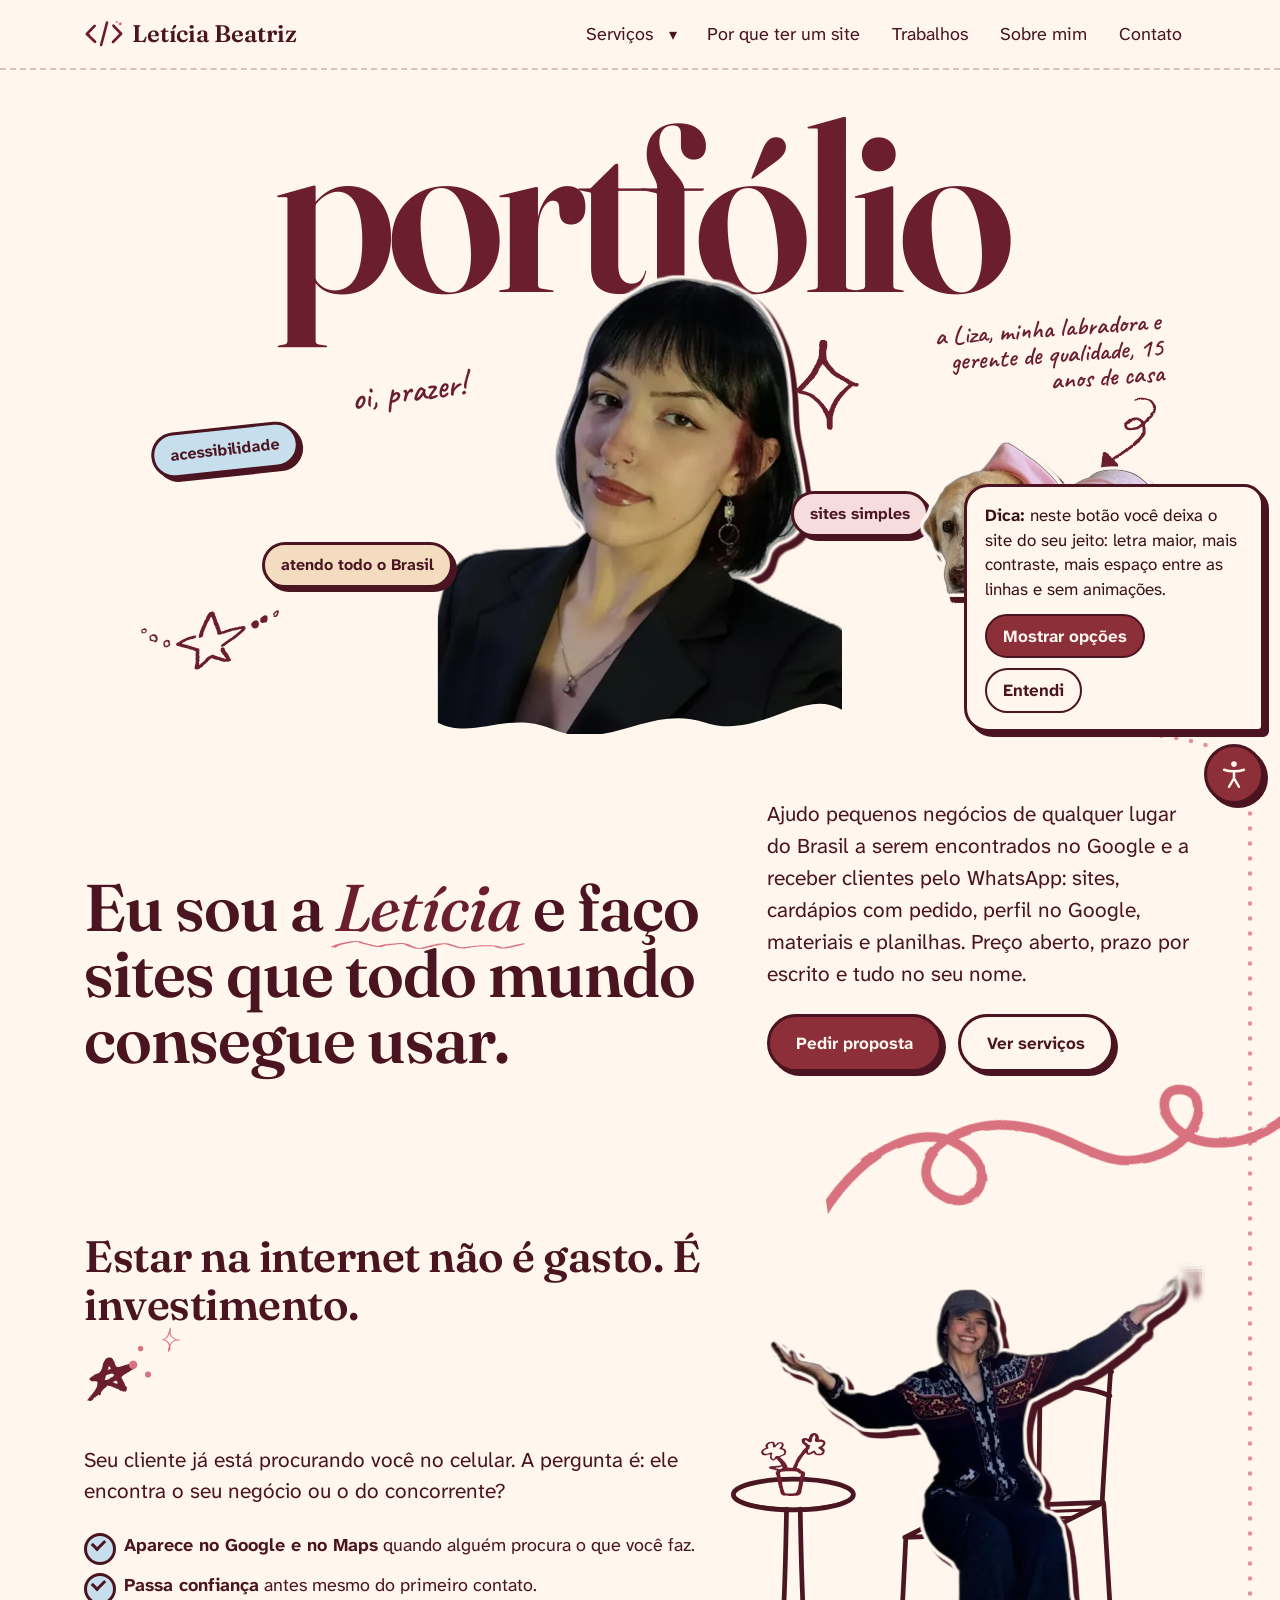
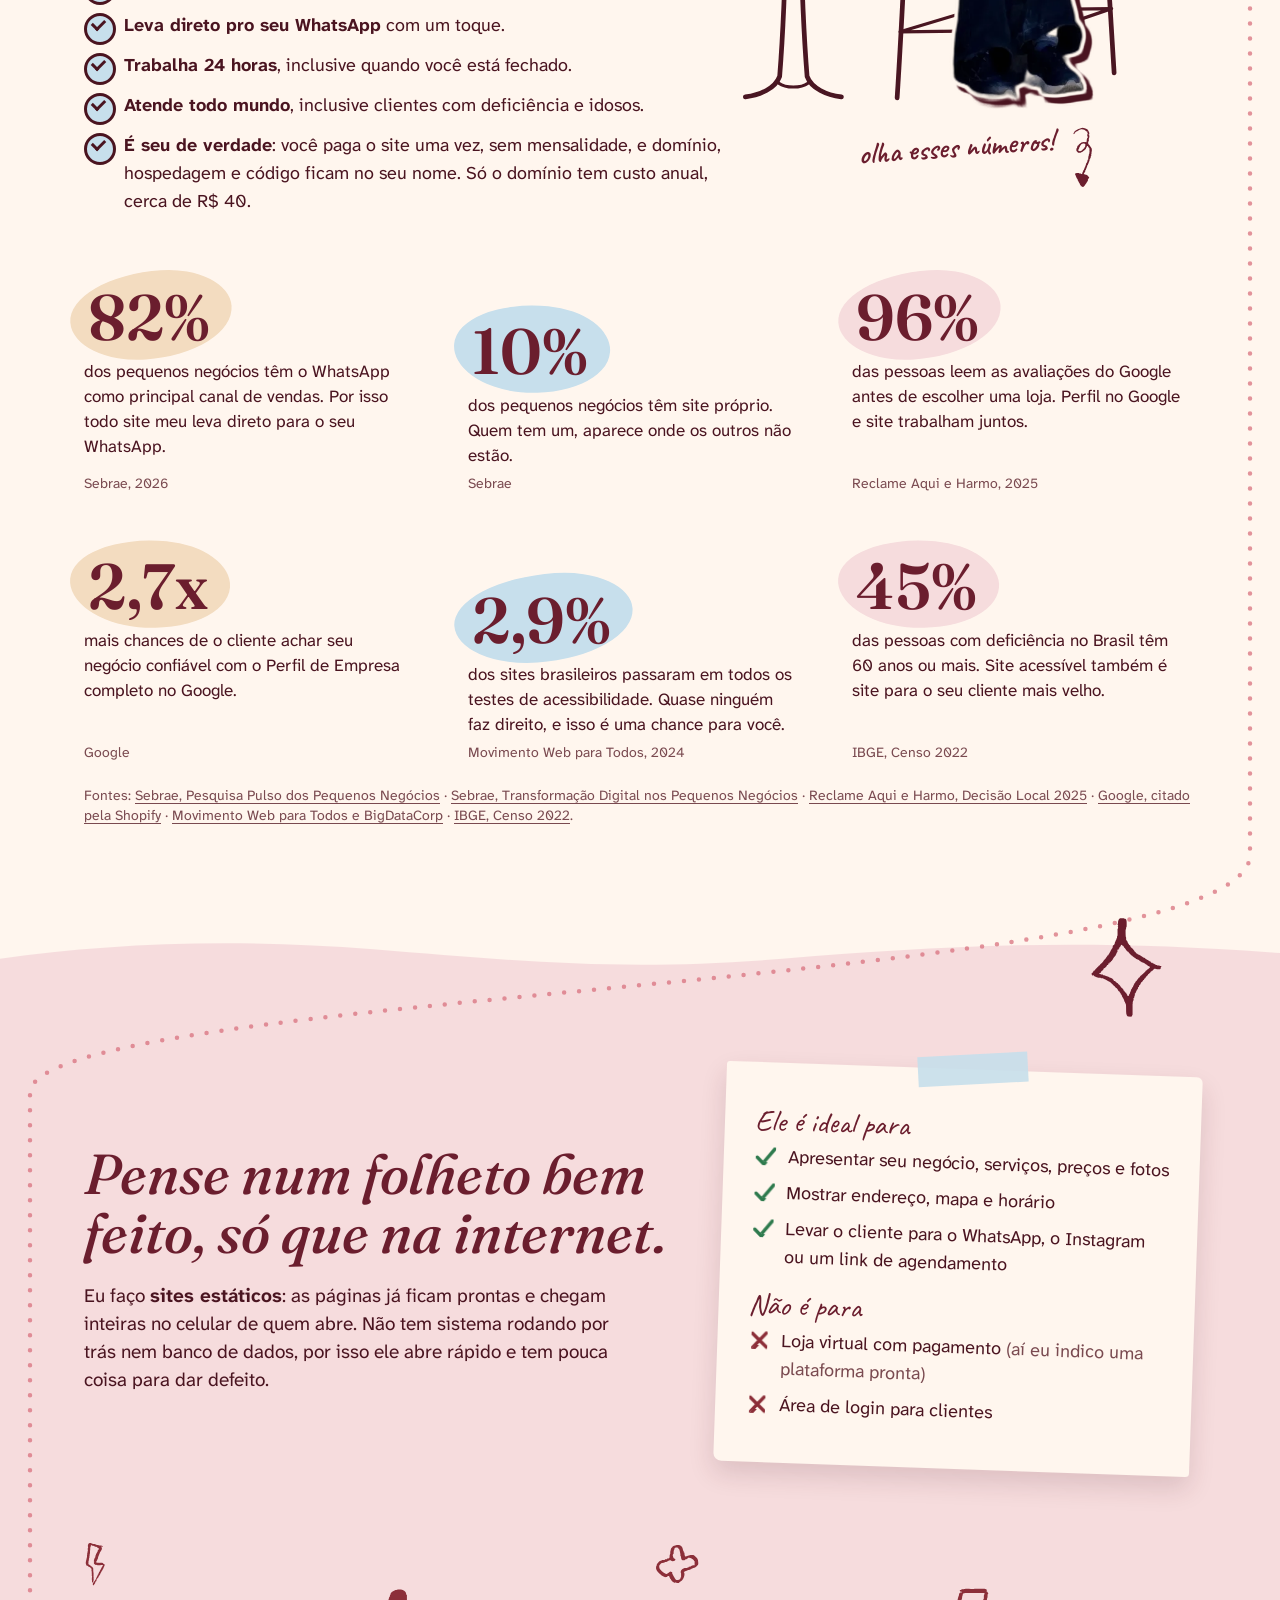
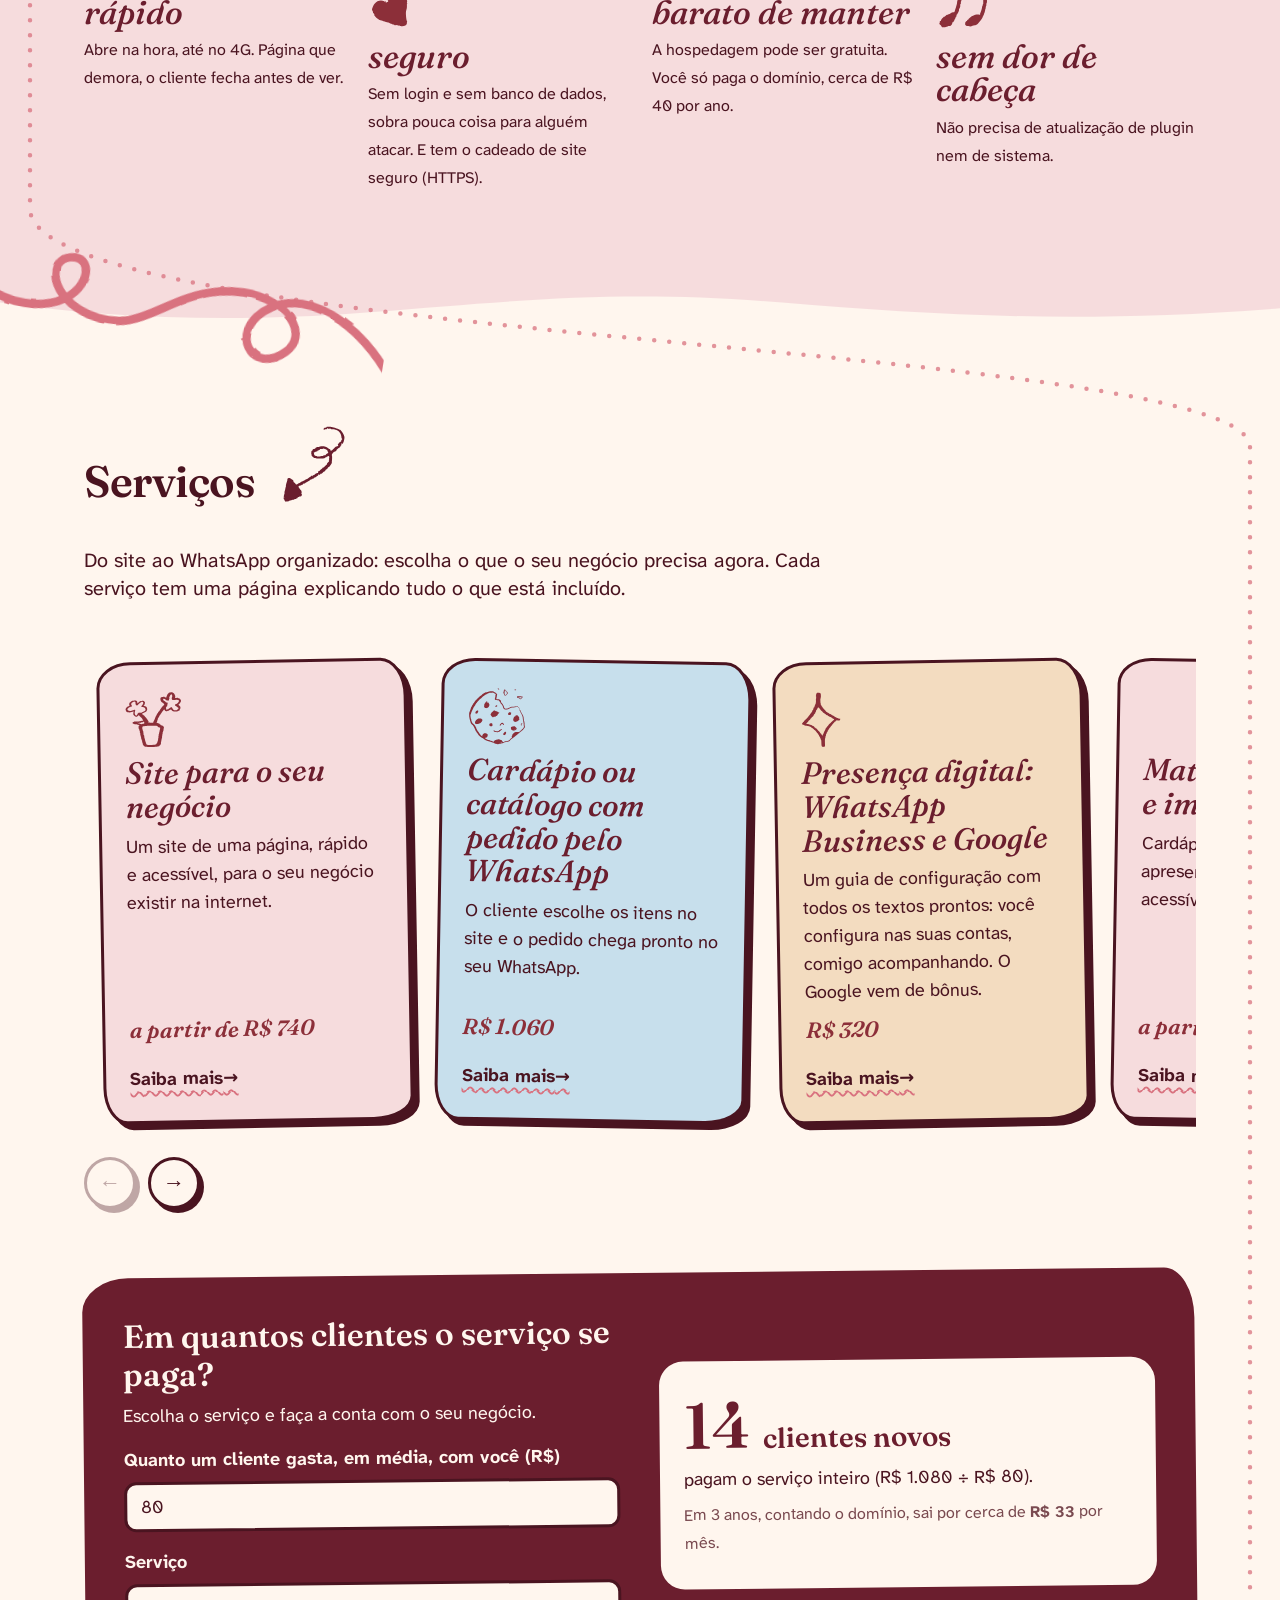
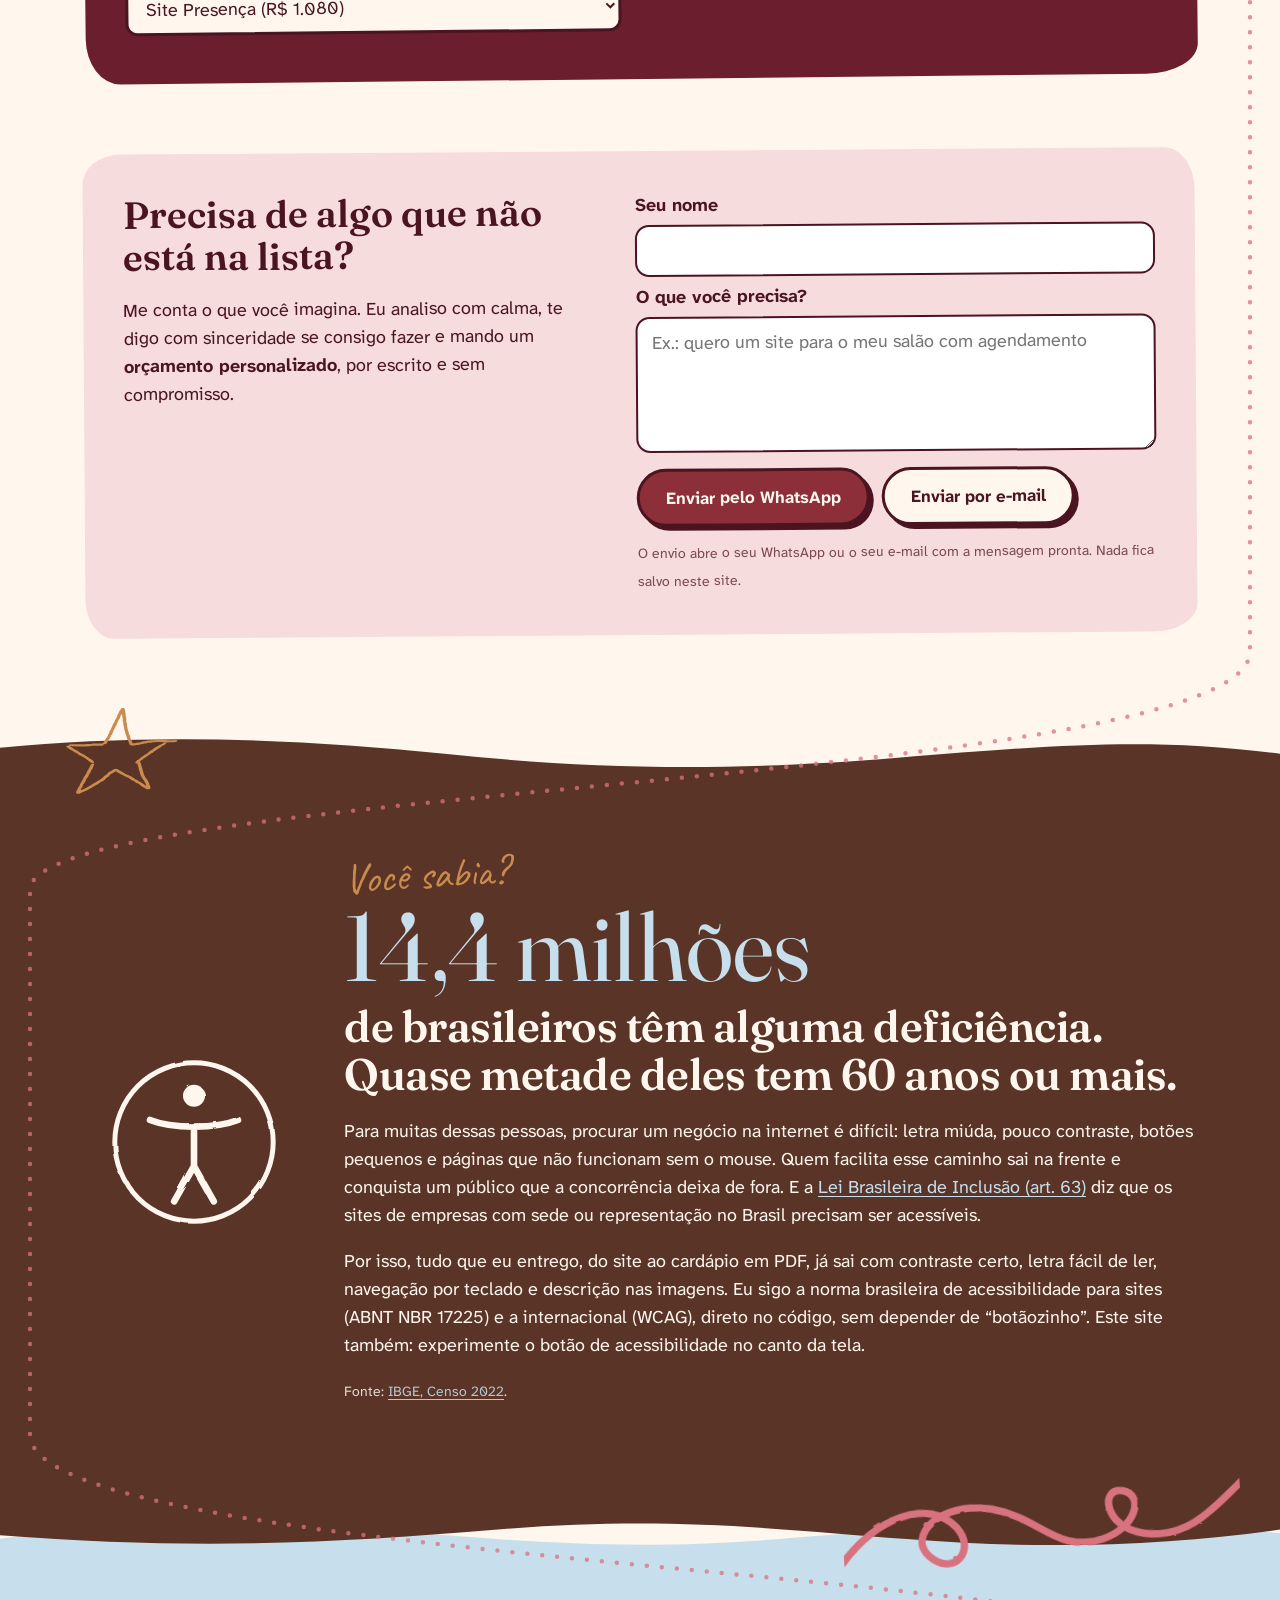
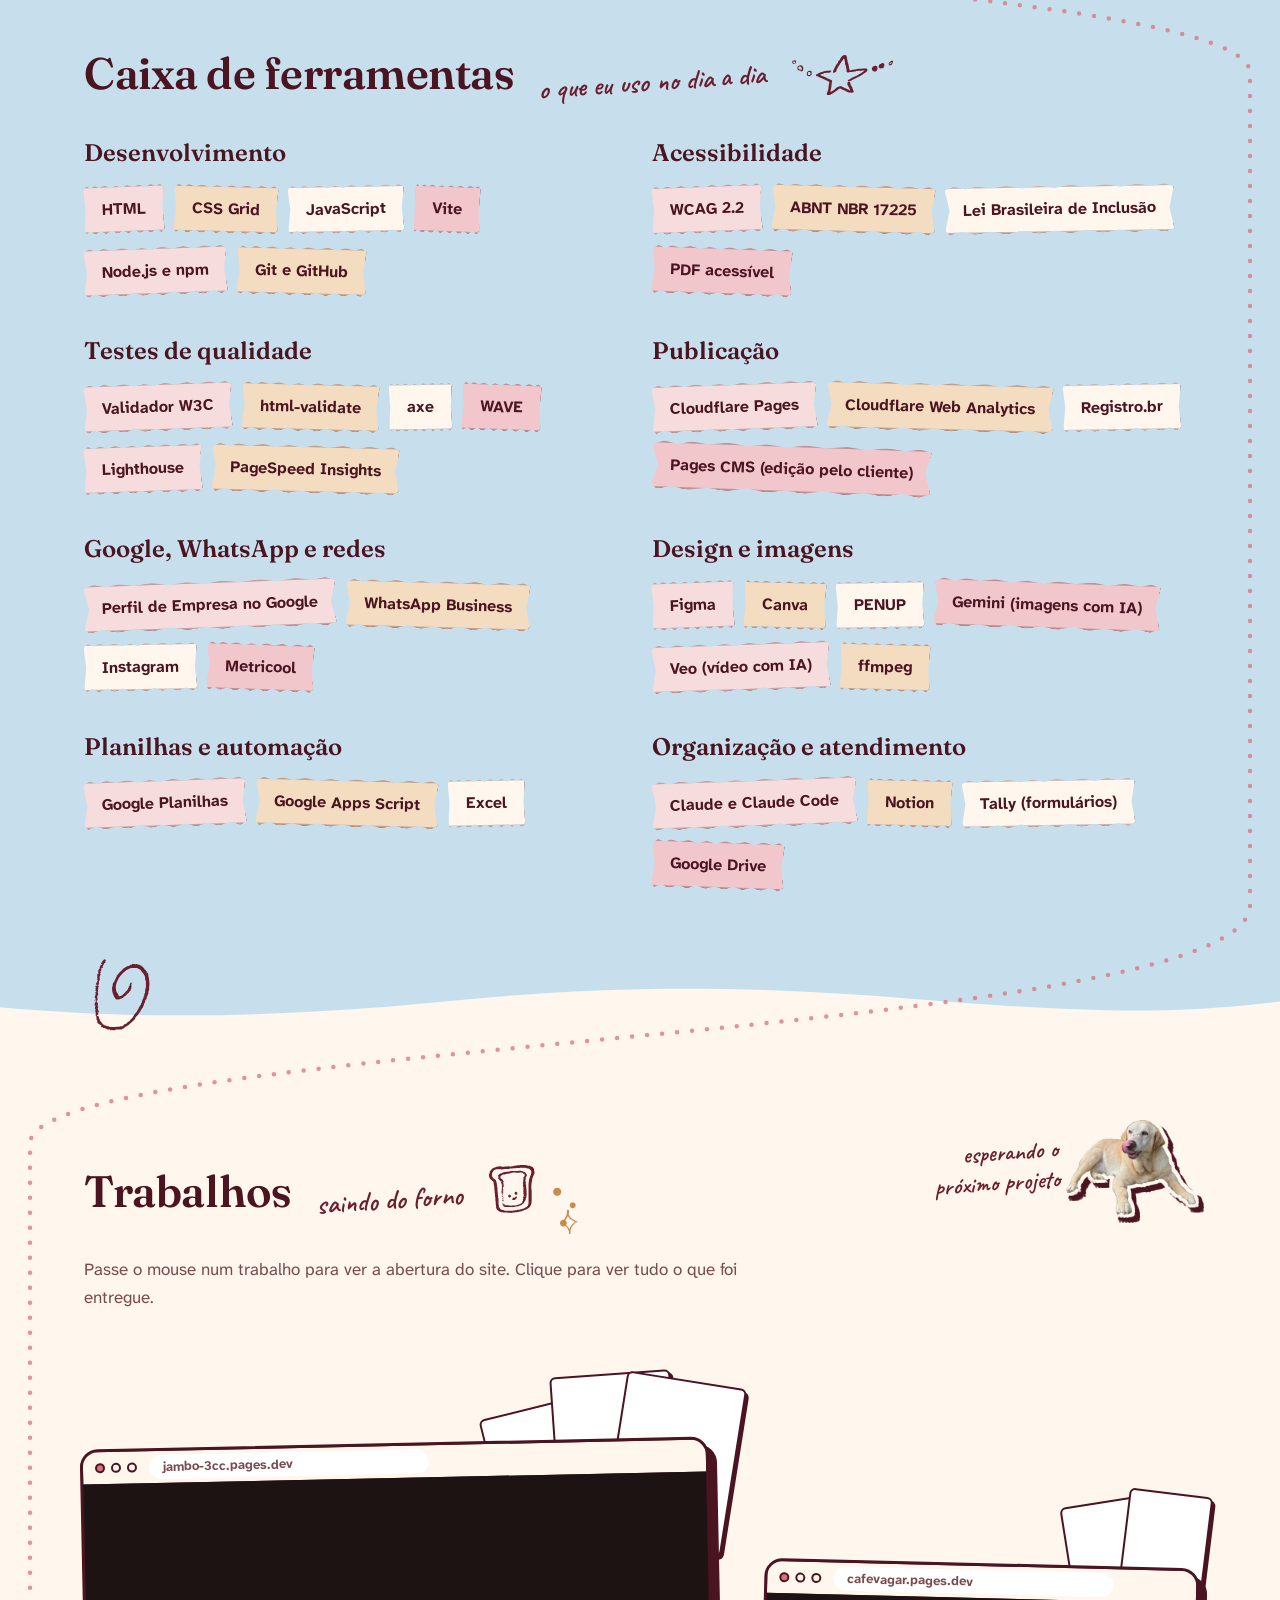
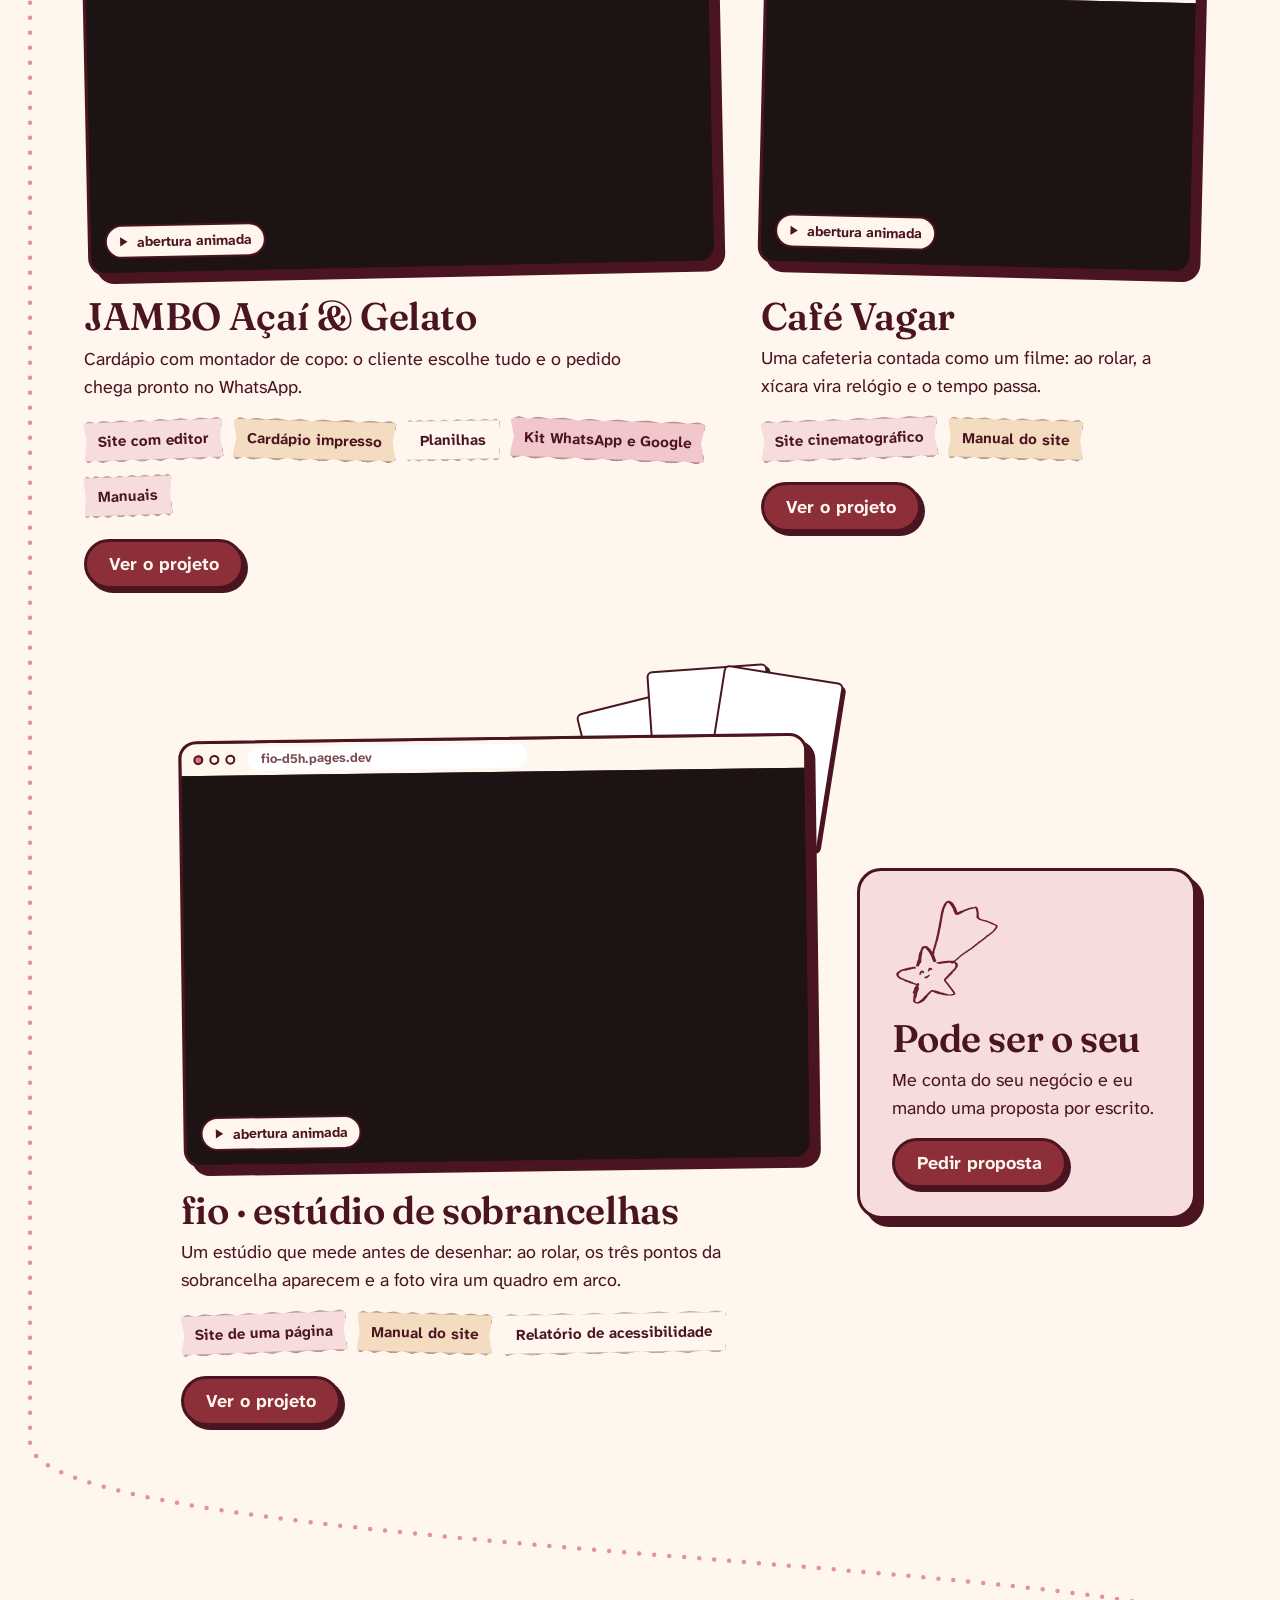
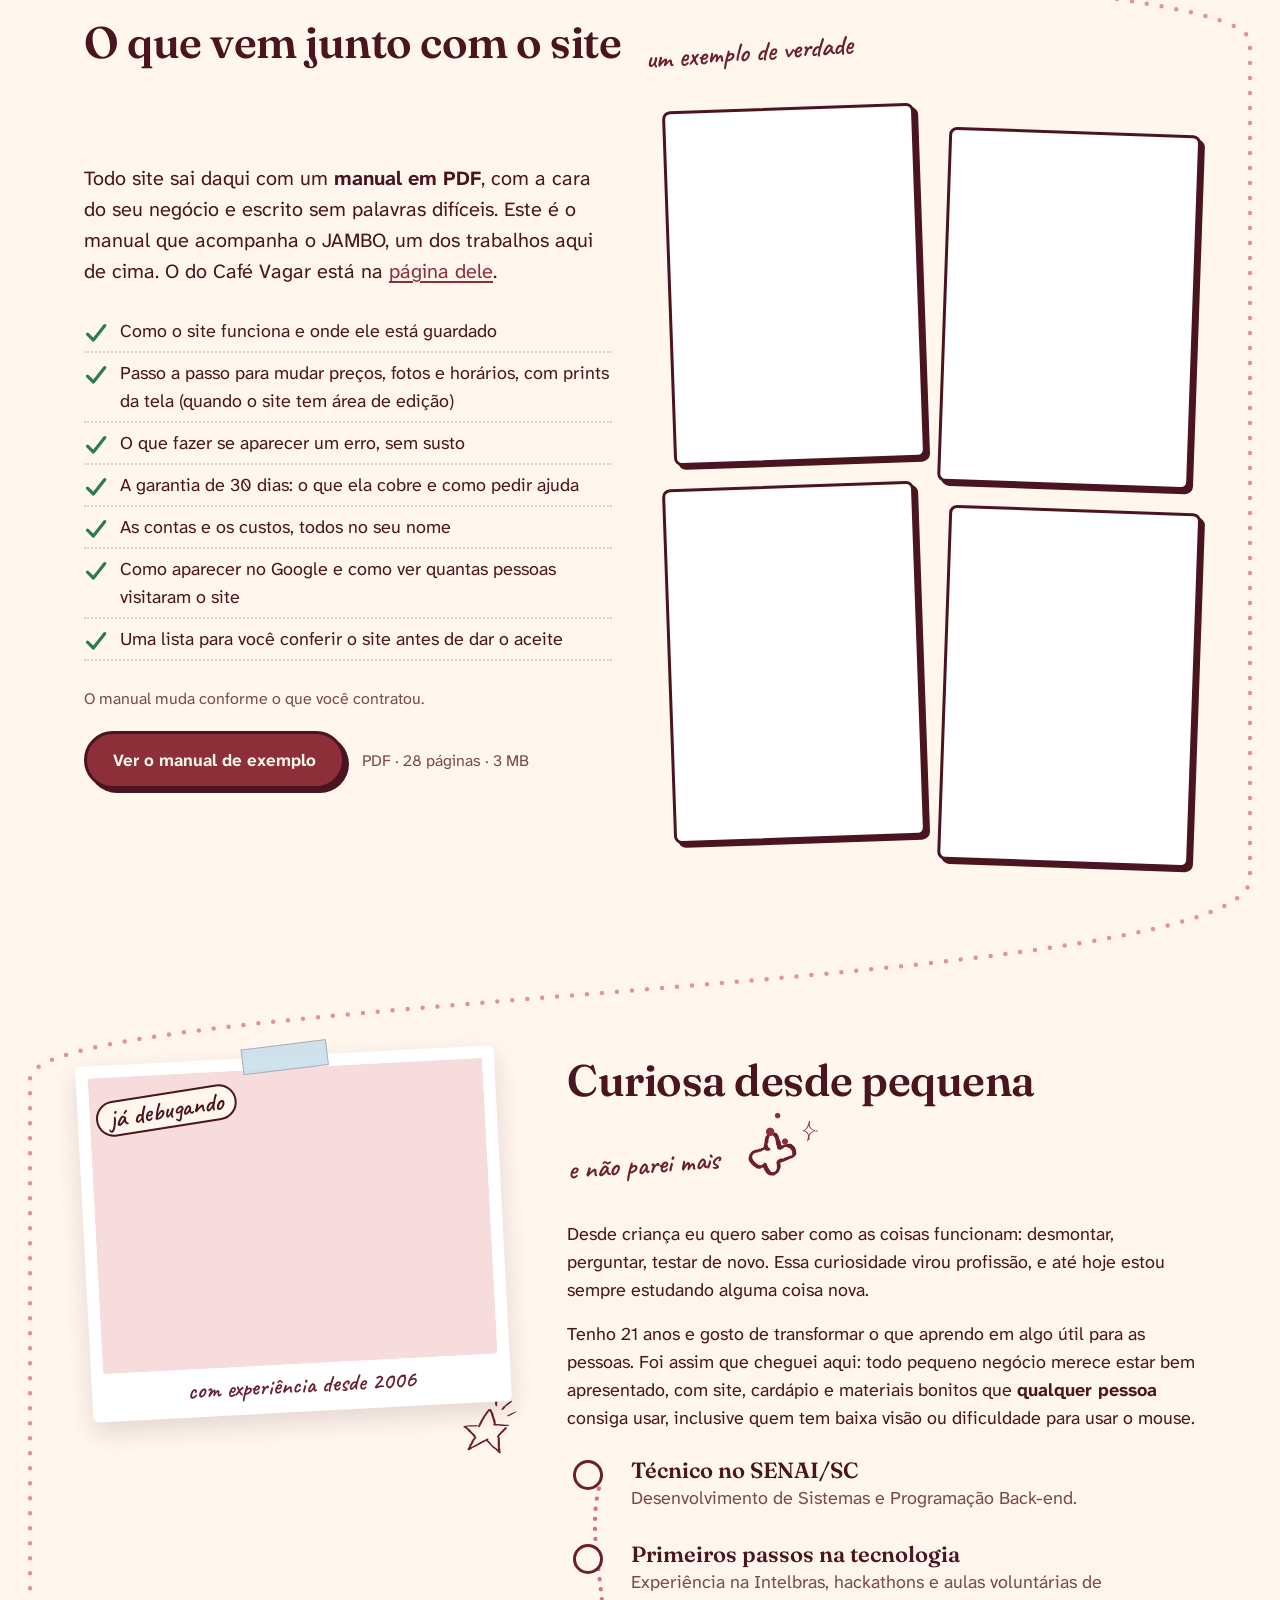
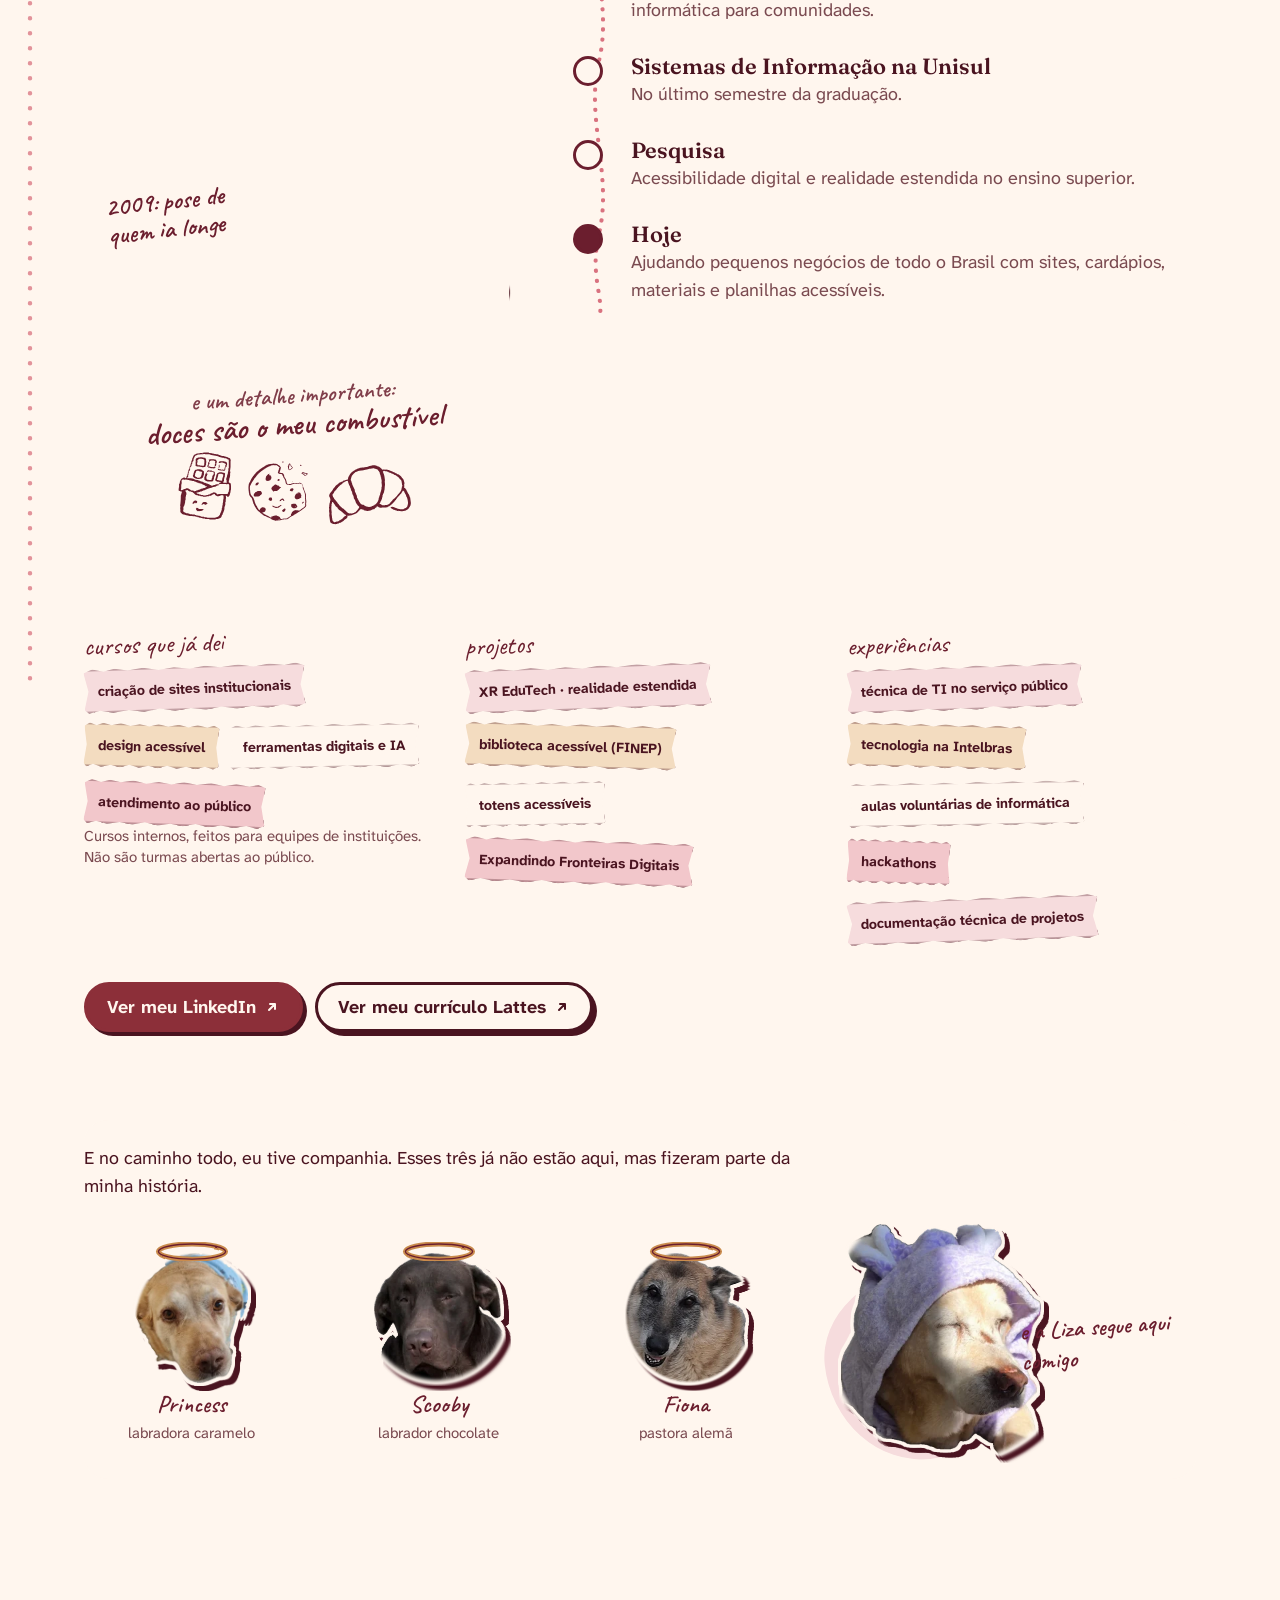
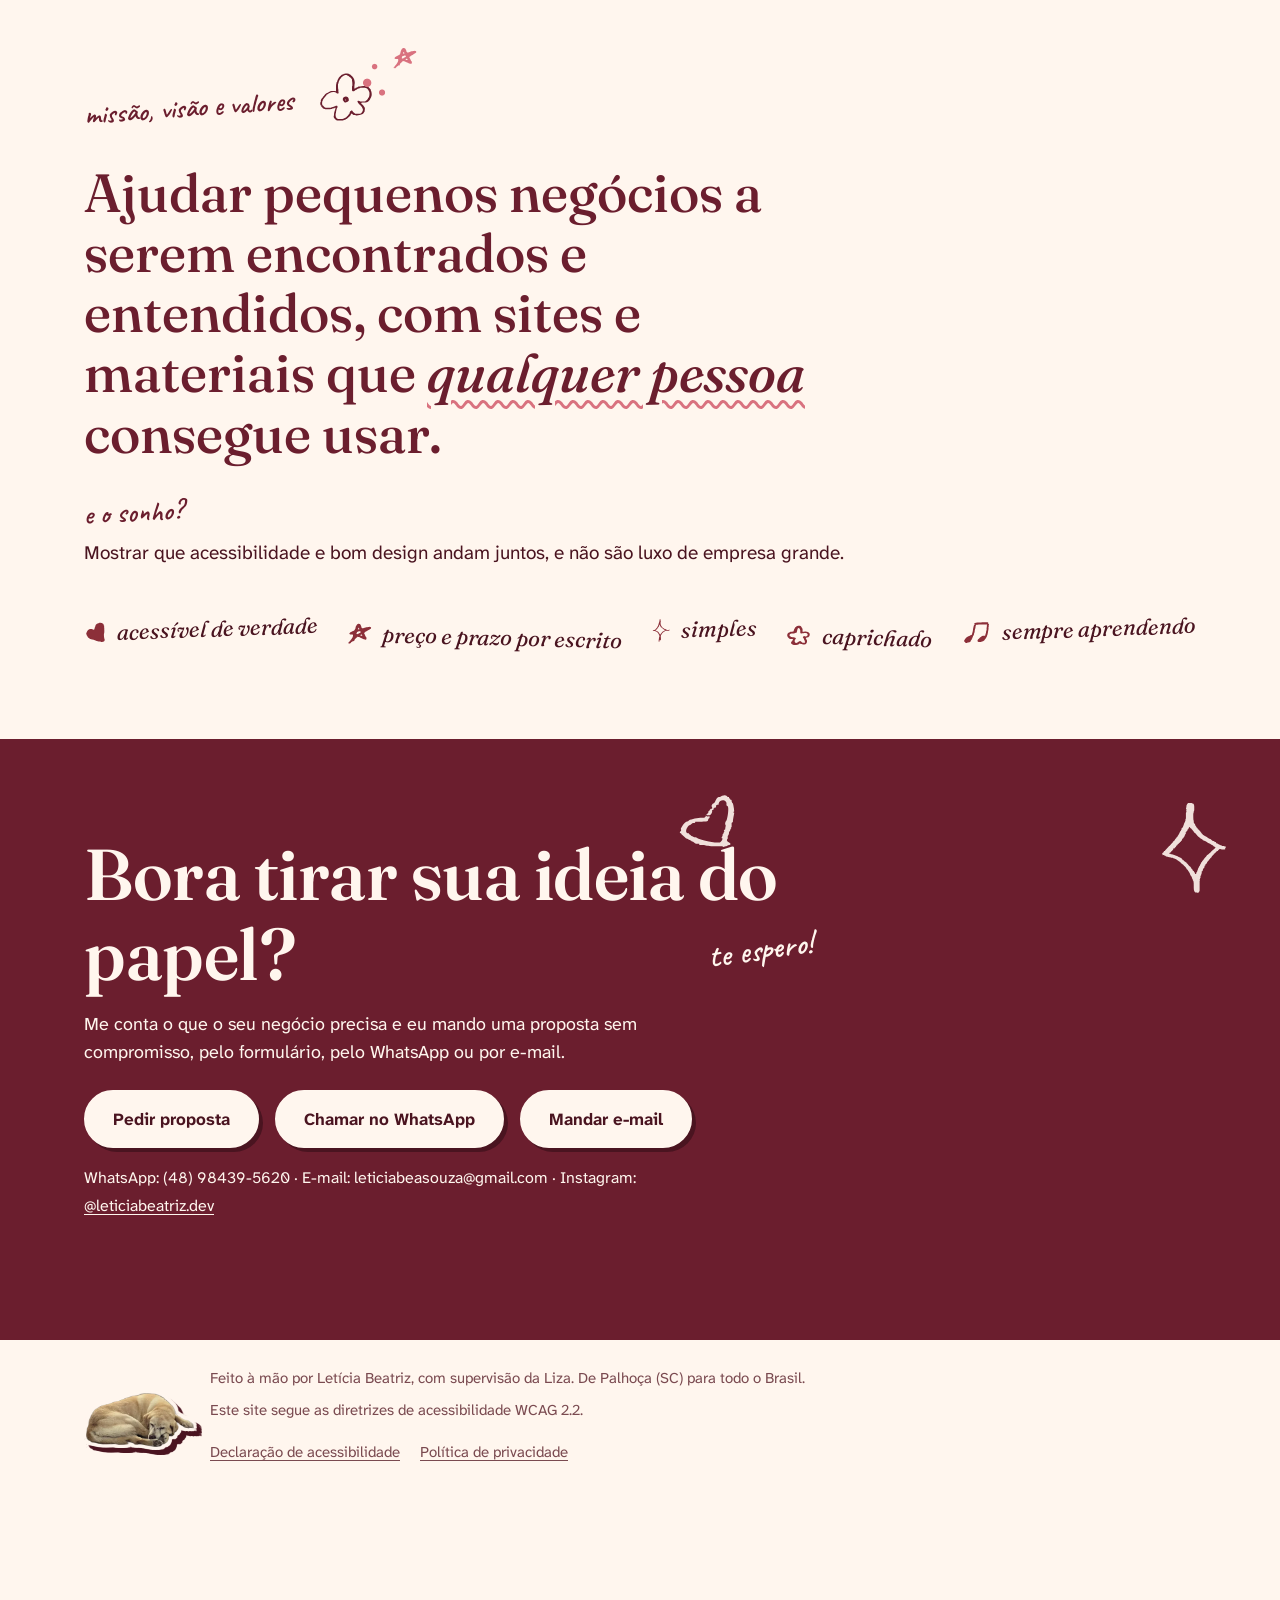
==== commit 7a41b0a7: "PDFs do fio com a foto da Liza sem o pilar Co-Authored-By: Claude Opus 5.5 <noreply@anthropic.com> C" ====
--- a/index.html
+++ b/index.html
@@ -1792,13 +1792,13 @@
           <span class="mat-folha"><img src="img/fio-manual-p1.webp" alt="" width="480" height="680" loading="lazy" decoding="async"></span>
           <h3><a class="mat-link" href="docs/manual-do-site-fio-exemplo.pdf" target="_blank" rel="noopener">Manual do site<span class="sr-only">: Abrir o PDF (abre em nova aba)</span></a></h3>
           <p>Como o site funciona, como aparecer no Google, como ver as visitas, como pedir mudanças e a garantia de 30 dias.</p>
-          <p class="mat-meta"><span>PDF · 17 páginas · 2,2 MB</span><span class="mat-acao" aria-hidden="true">Abrir o PDF</span></p>
+          <p class="mat-meta"><span>PDF · 17 páginas · 2,4 MB</span><span class="mat-acao" aria-hidden="true">Abrir o PDF</span></p>
         </li>
         <li class="mat">
           <span class="mat-folha"><img src="img/fio-relatorio-p1.webp" alt="" width="480" height="680" loading="lazy" decoding="async"></span>
           <h3><a class="mat-link" href="docs/relatorio-acessibilidade-fio-exemplo.pdf" target="_blank" rel="noopener">Relatório de acessibilidade<span class="sr-only">: Abrir o PDF (abre em nova aba)</span></a></h3>
           <p>O que o site cumpre da WCAG 2.2 nível AA, critério por critério, como eu testei e os limites, em linguagem simples.</p>
-          <p class="mat-meta"><span>PDF · 10 páginas · 1,2 MB</span><span class="mat-acao" aria-hidden="true">Abrir o PDF</span></p>
+          <p class="mat-meta"><span>PDF · 10 páginas · 1,4 MB</span><span class="mat-acao" aria-hidden="true">Abrir o PDF</span></p>
         </li>
       </ul>
     </div>
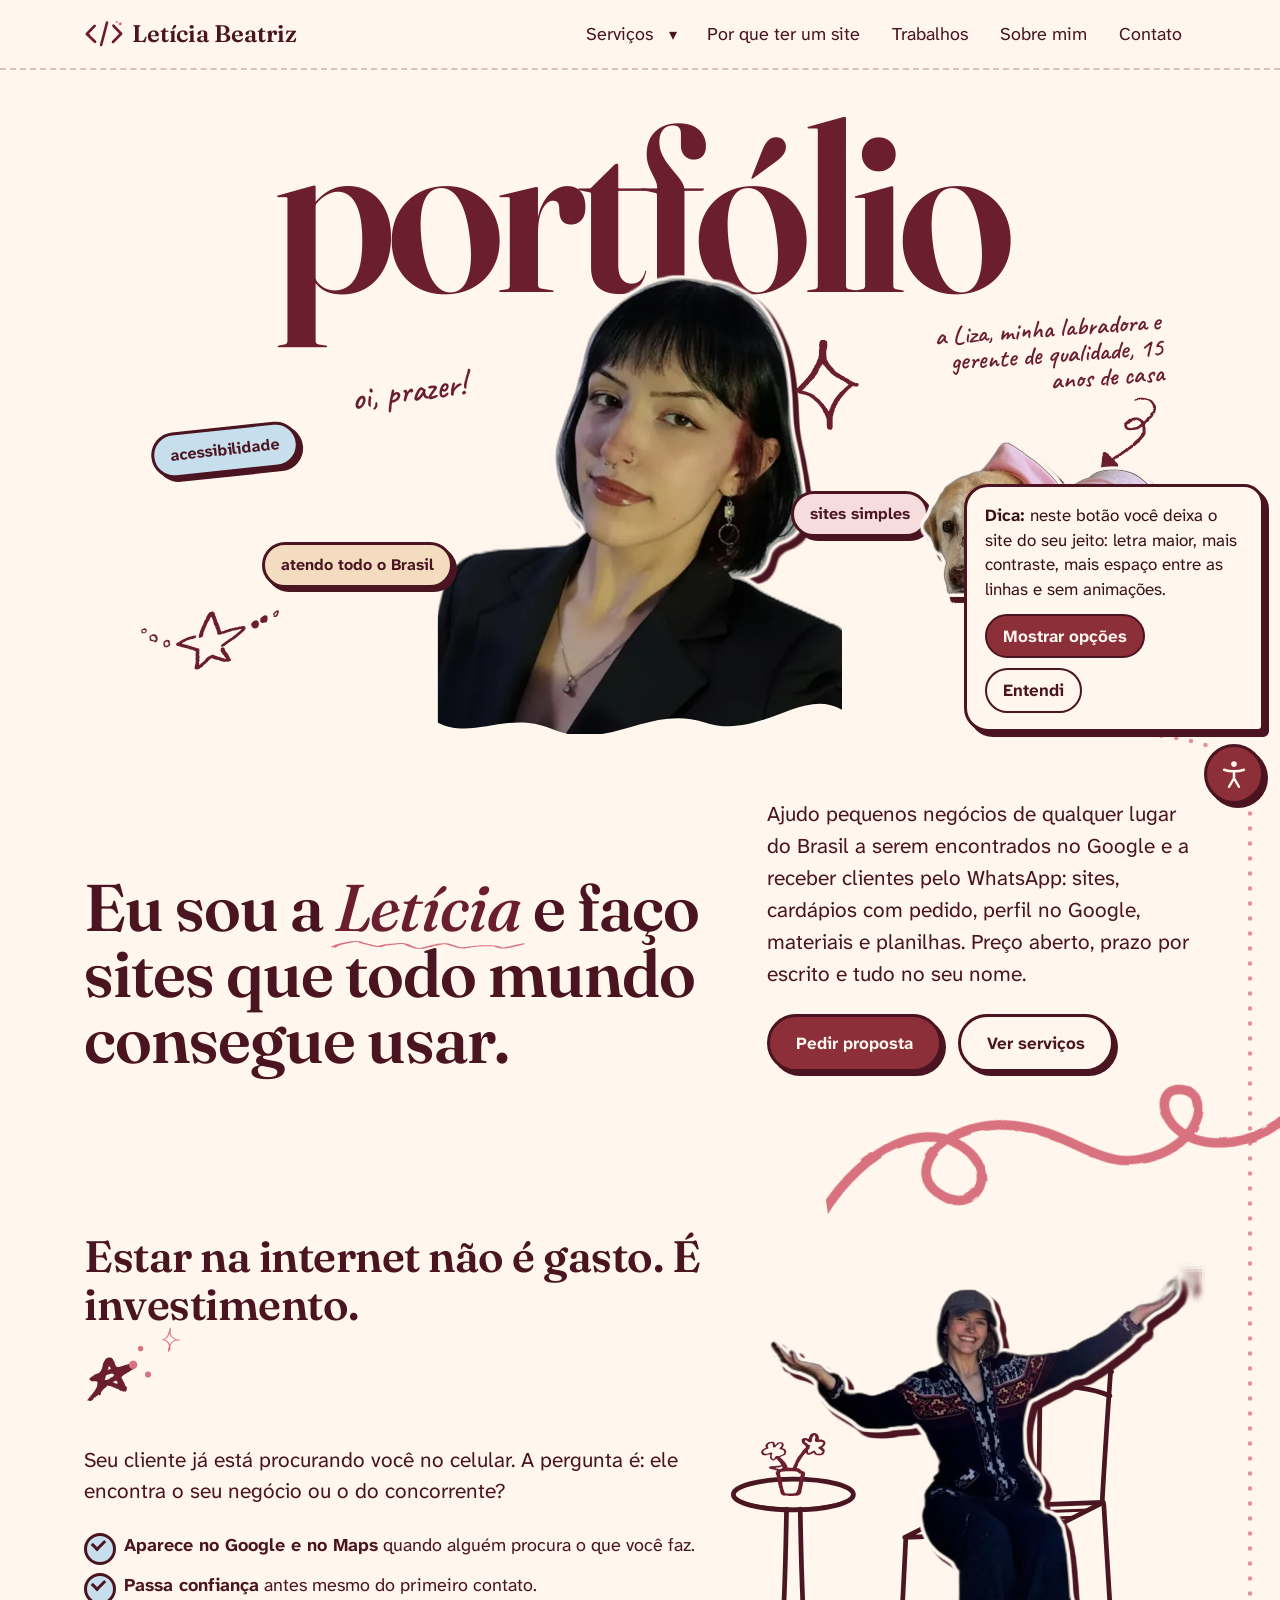
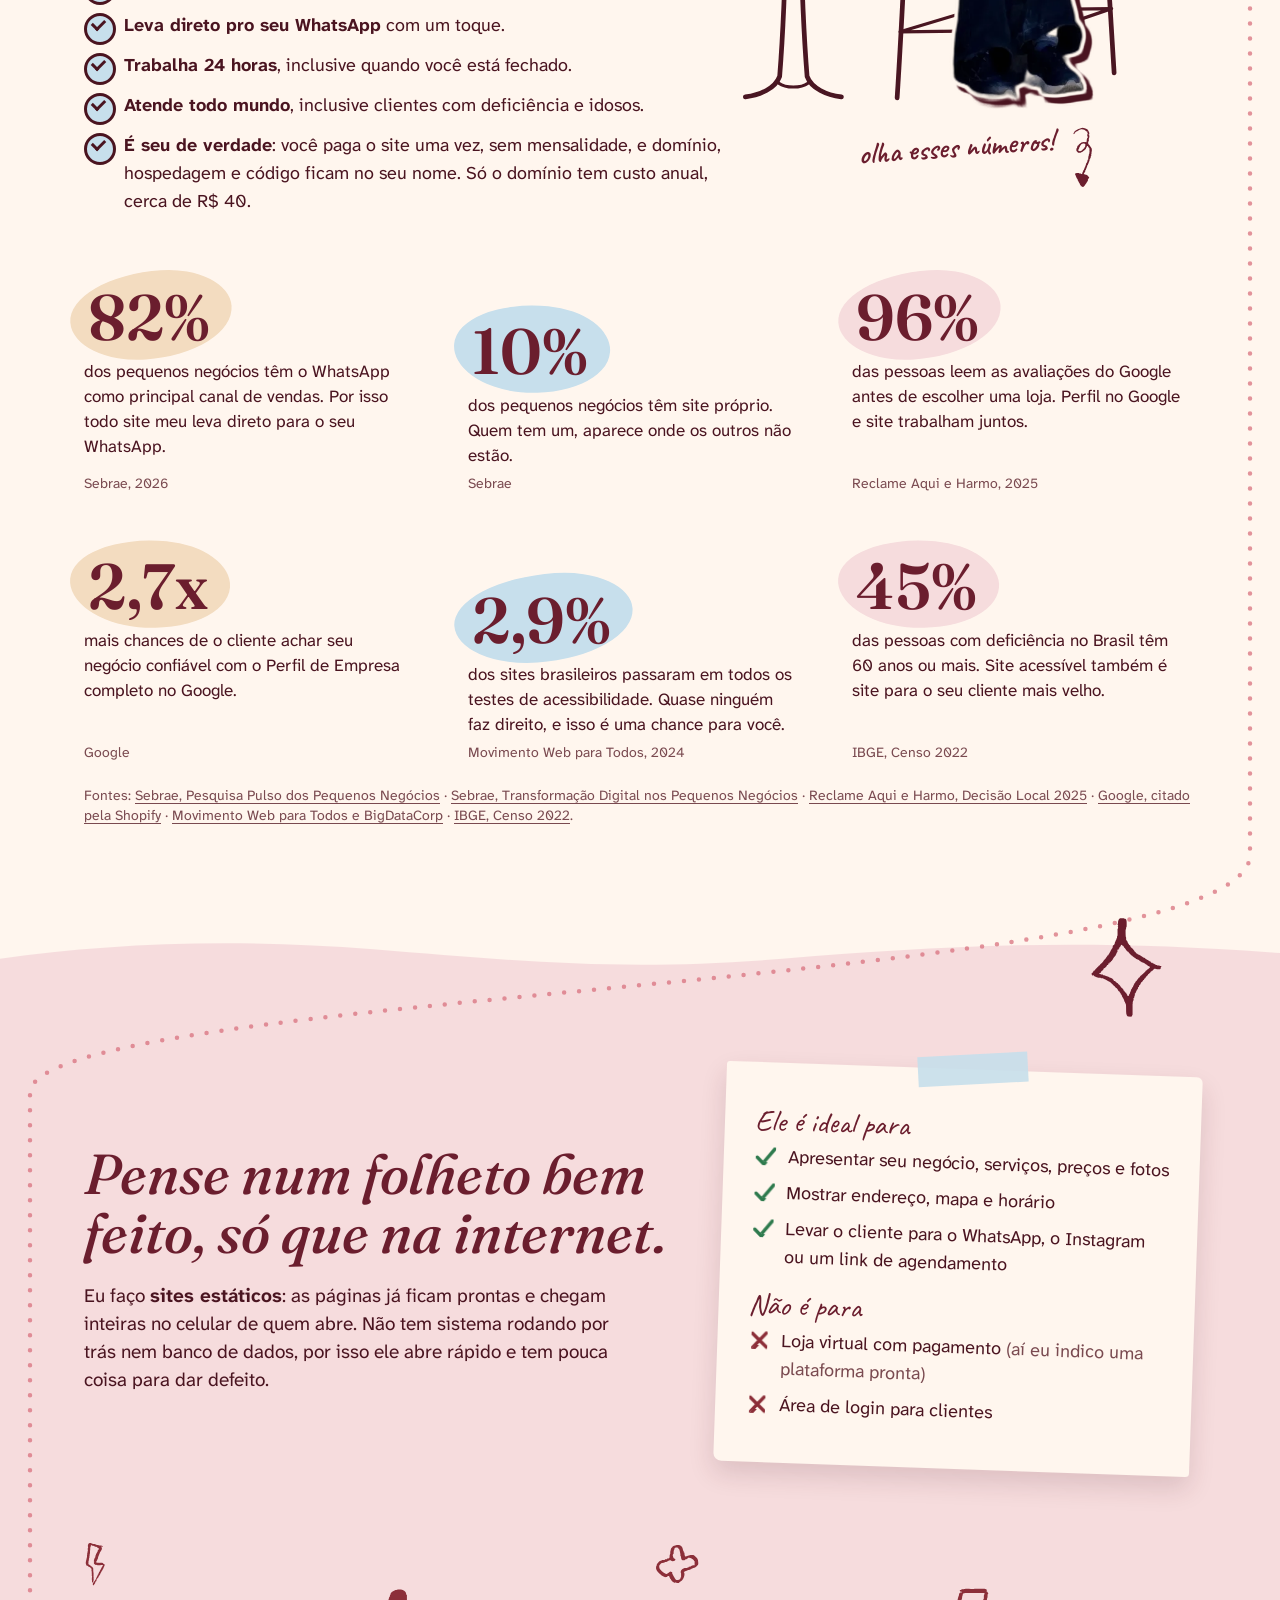
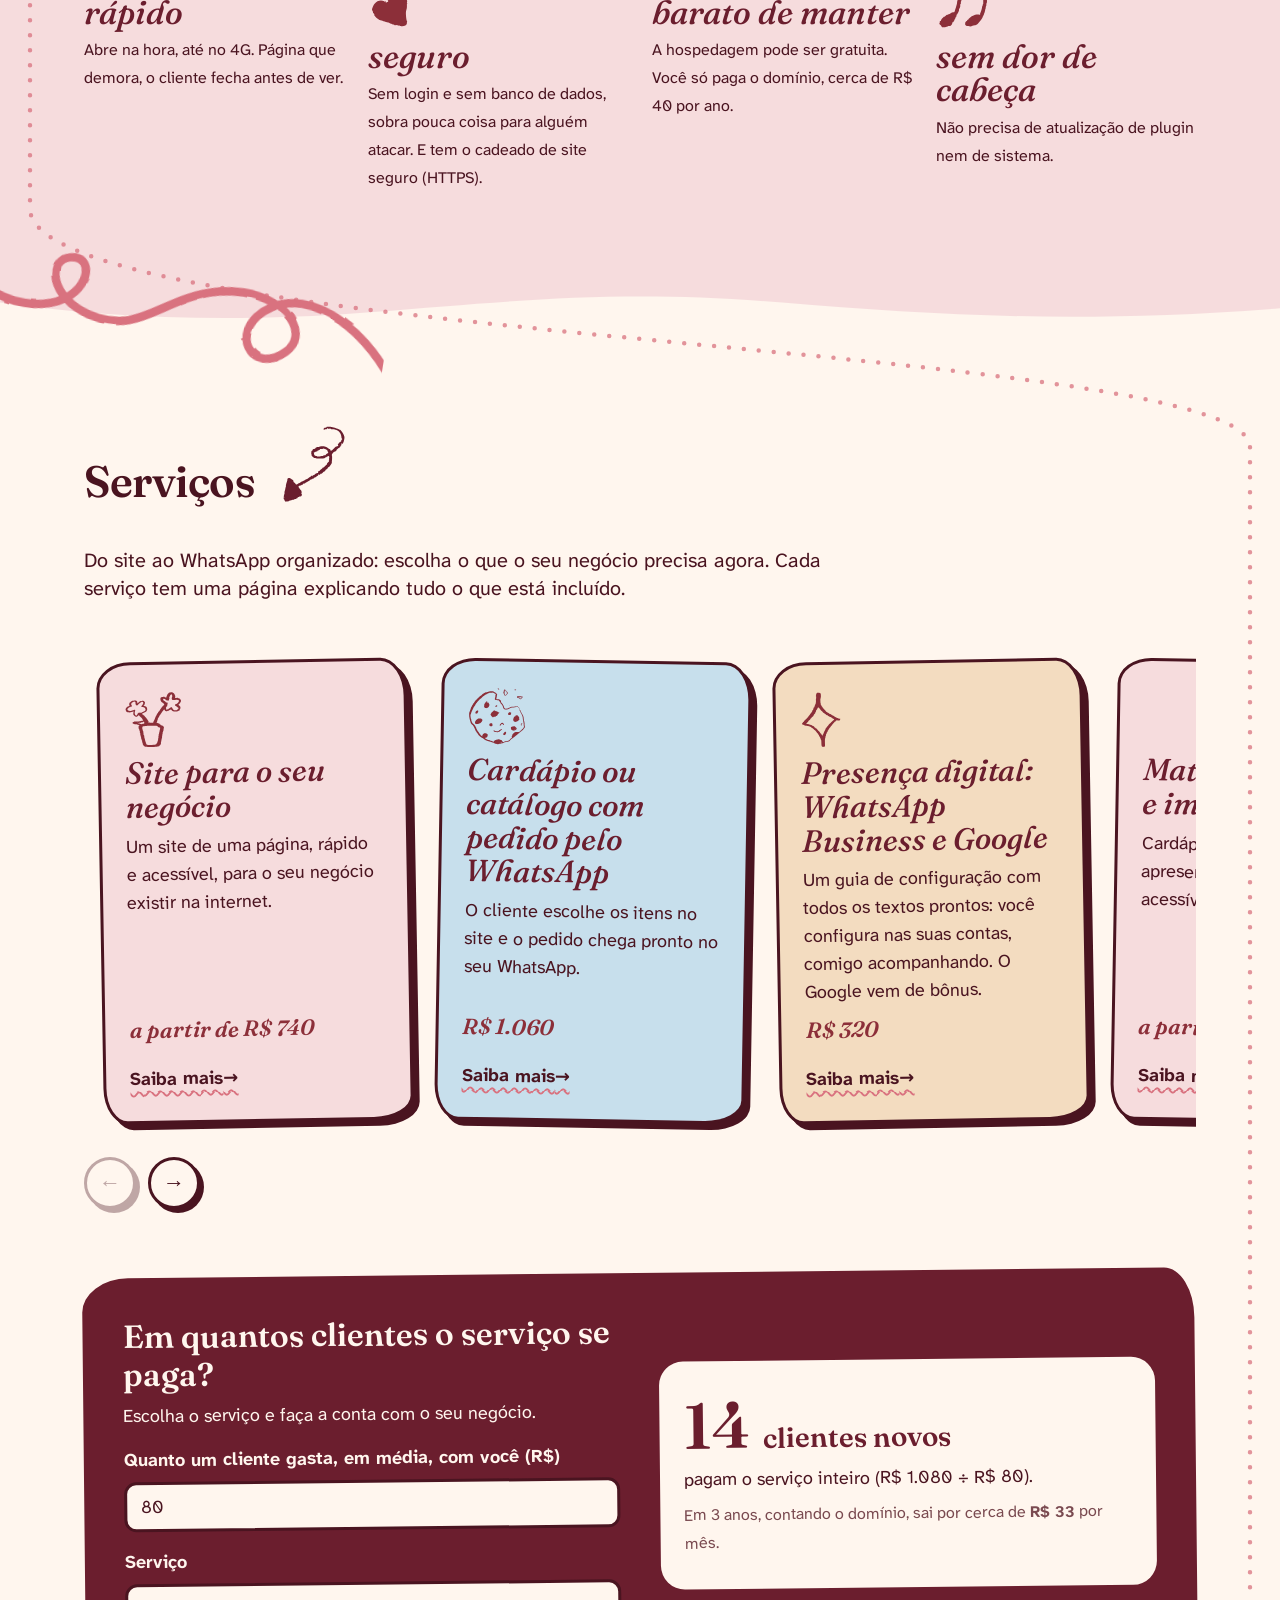
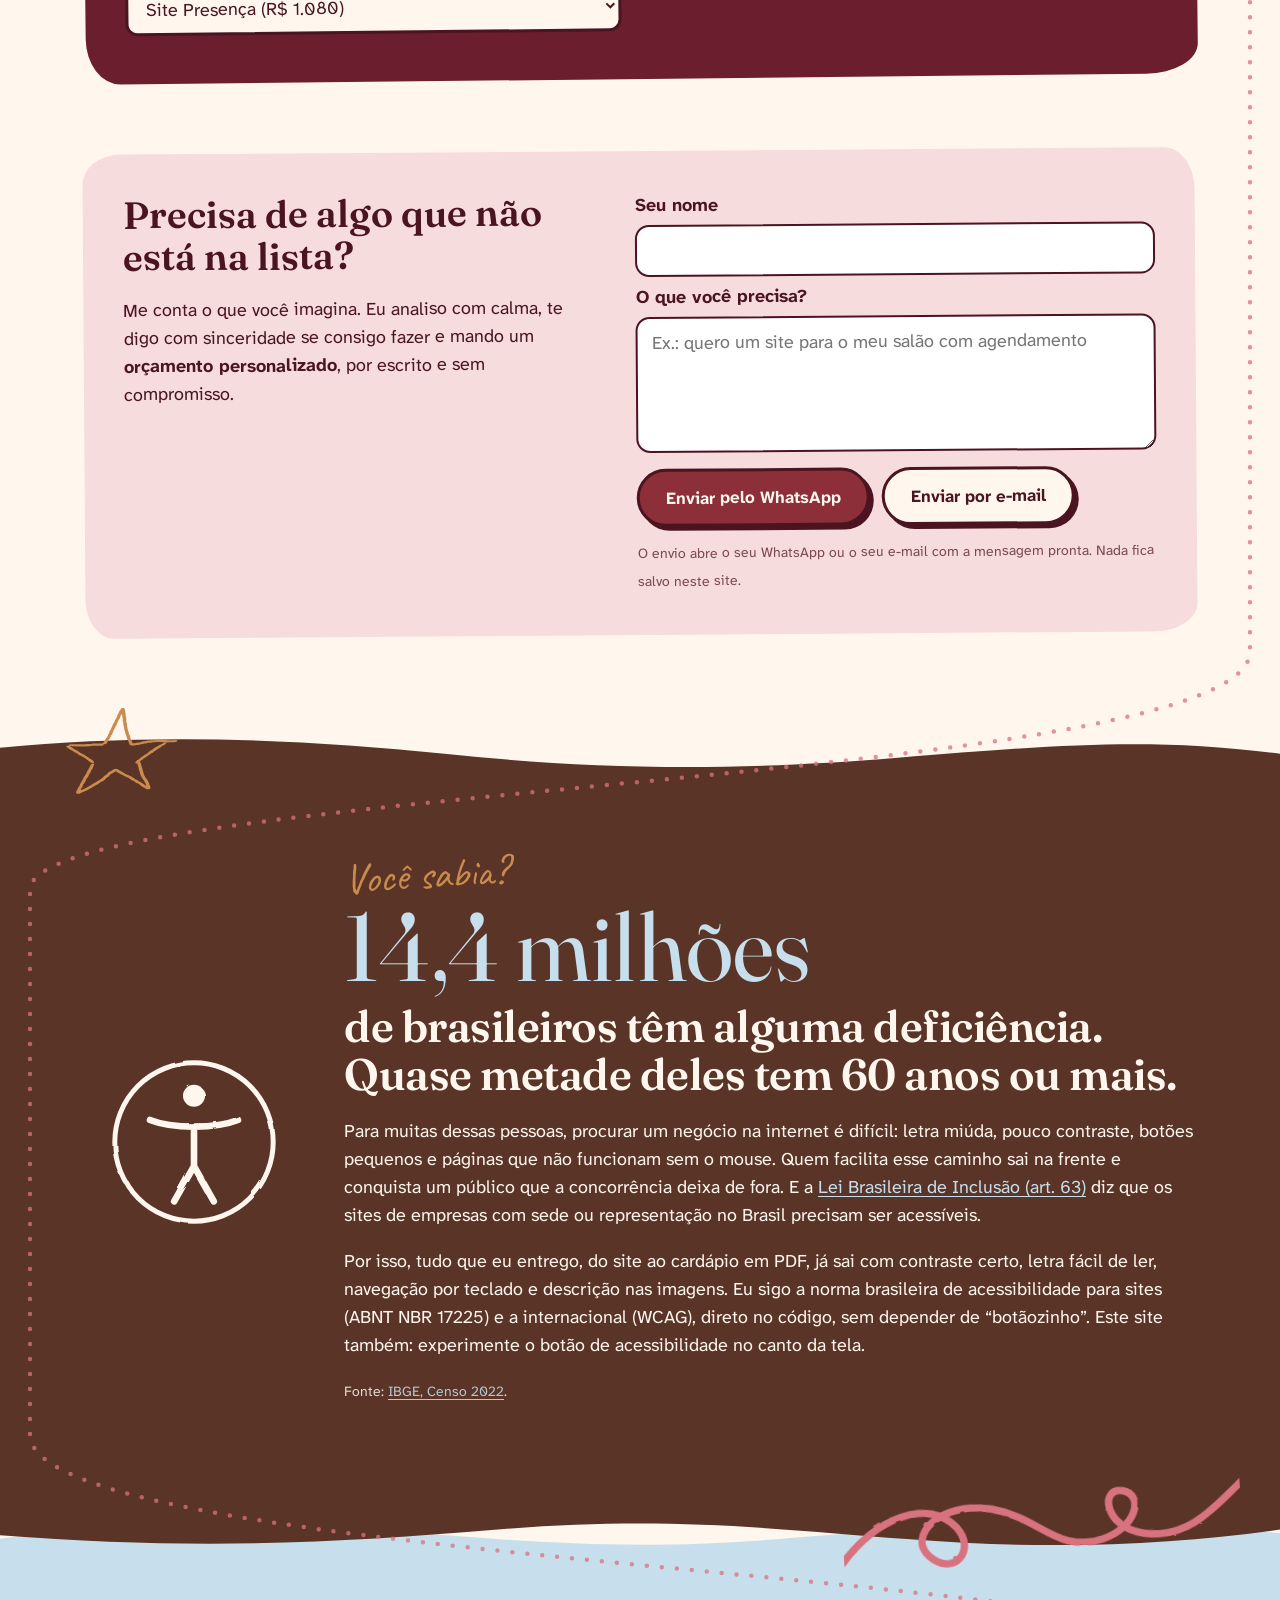
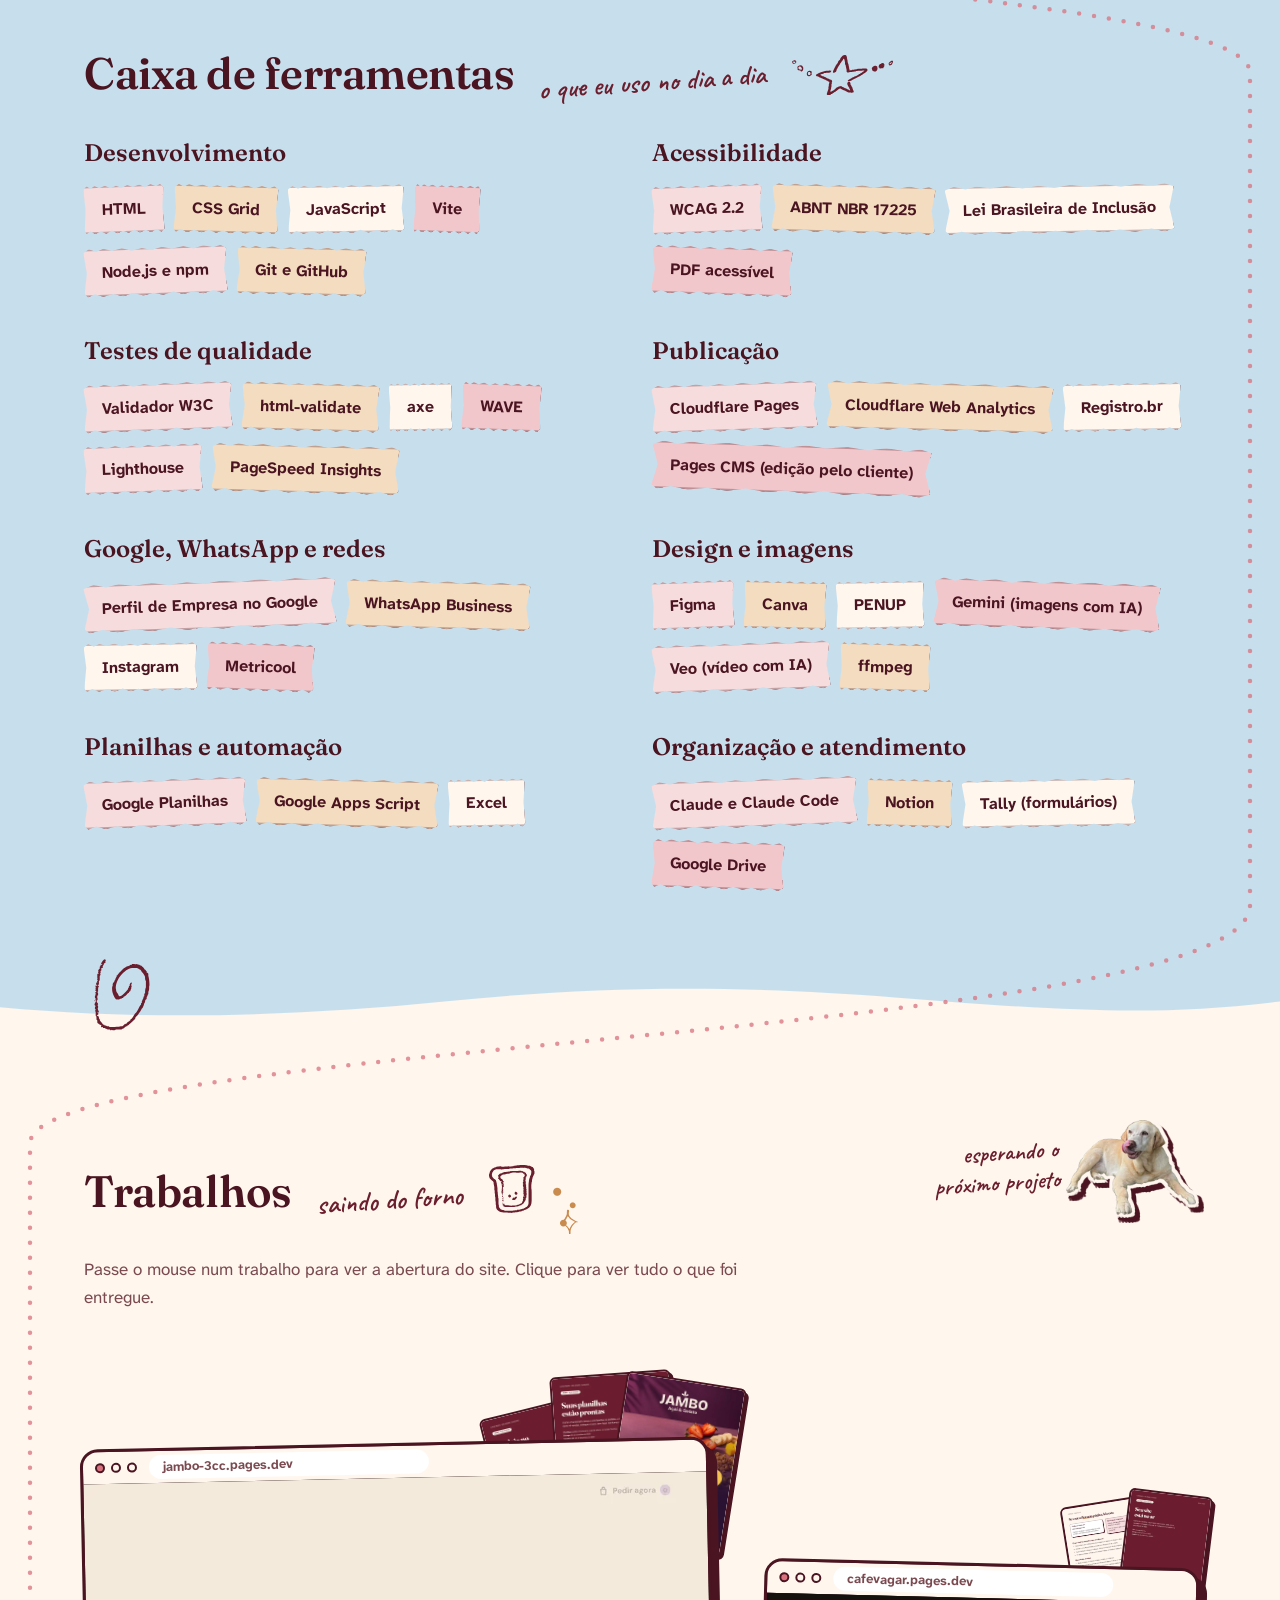
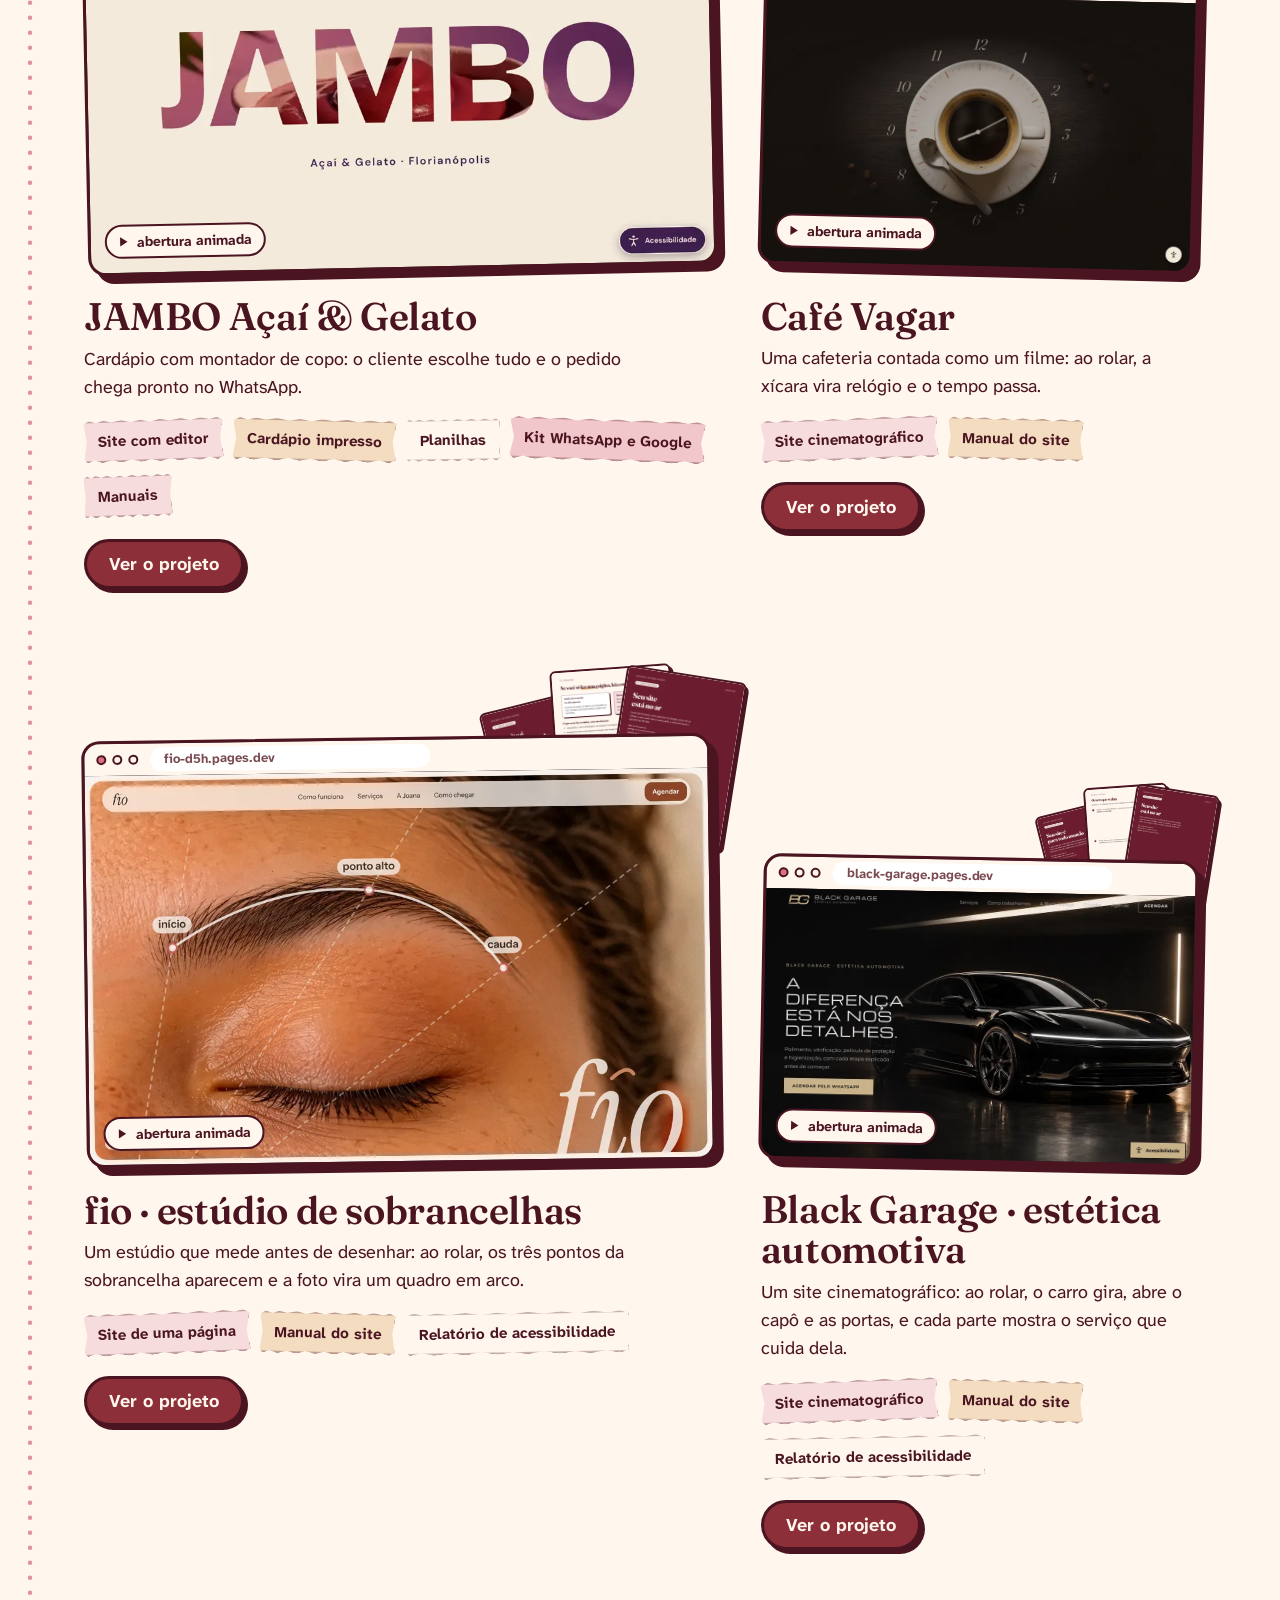
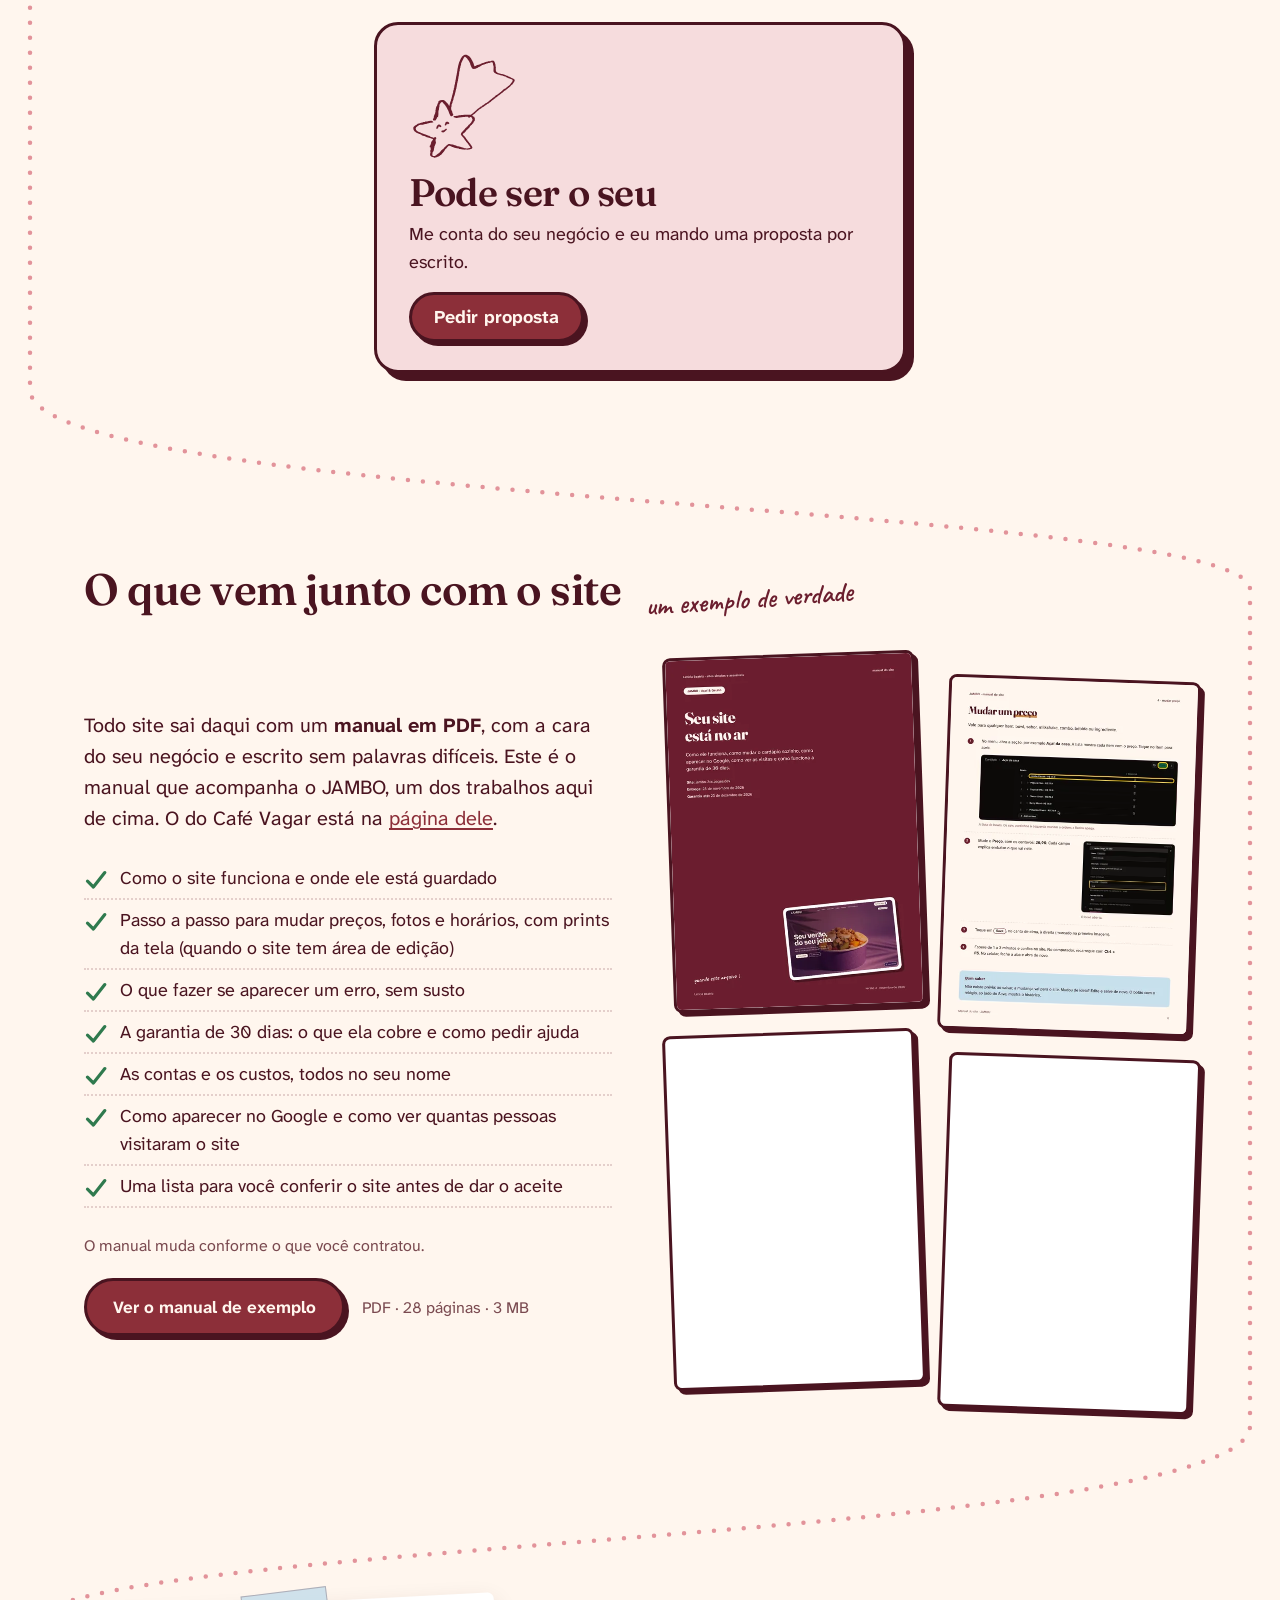
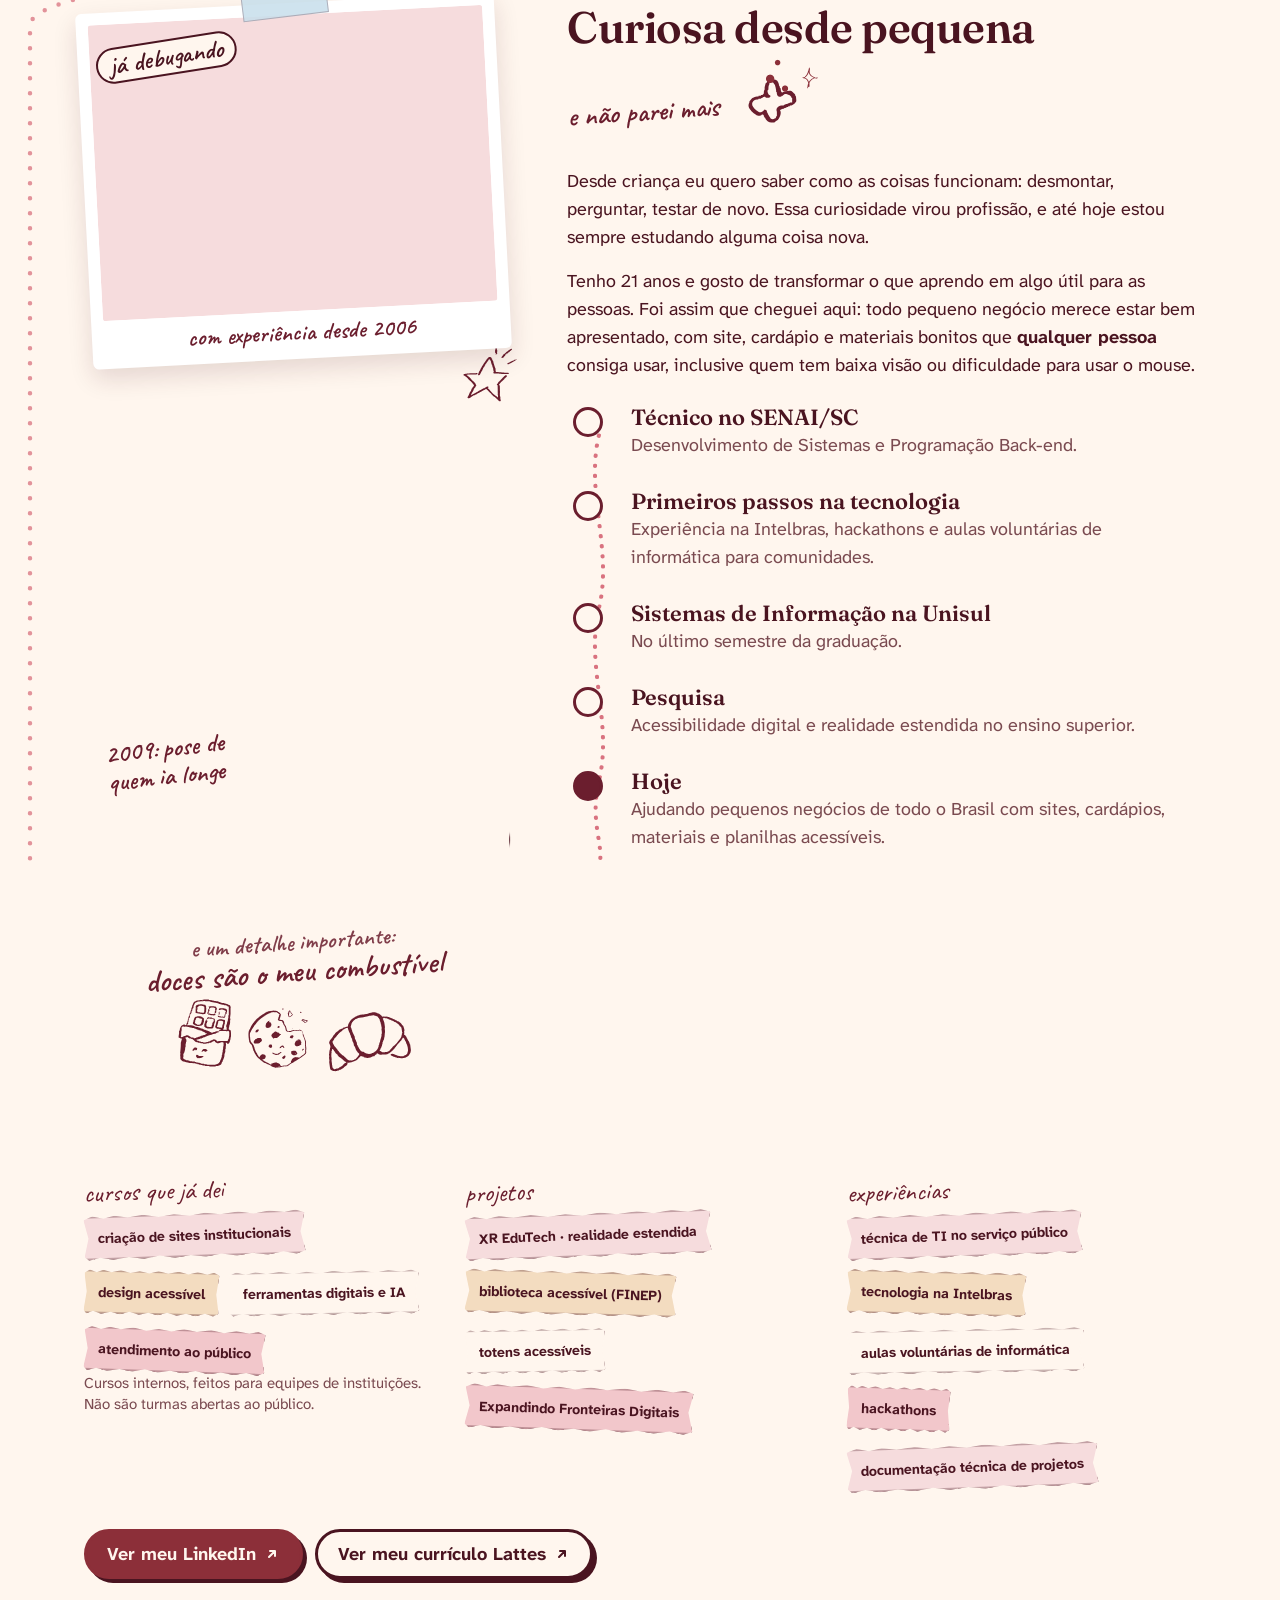
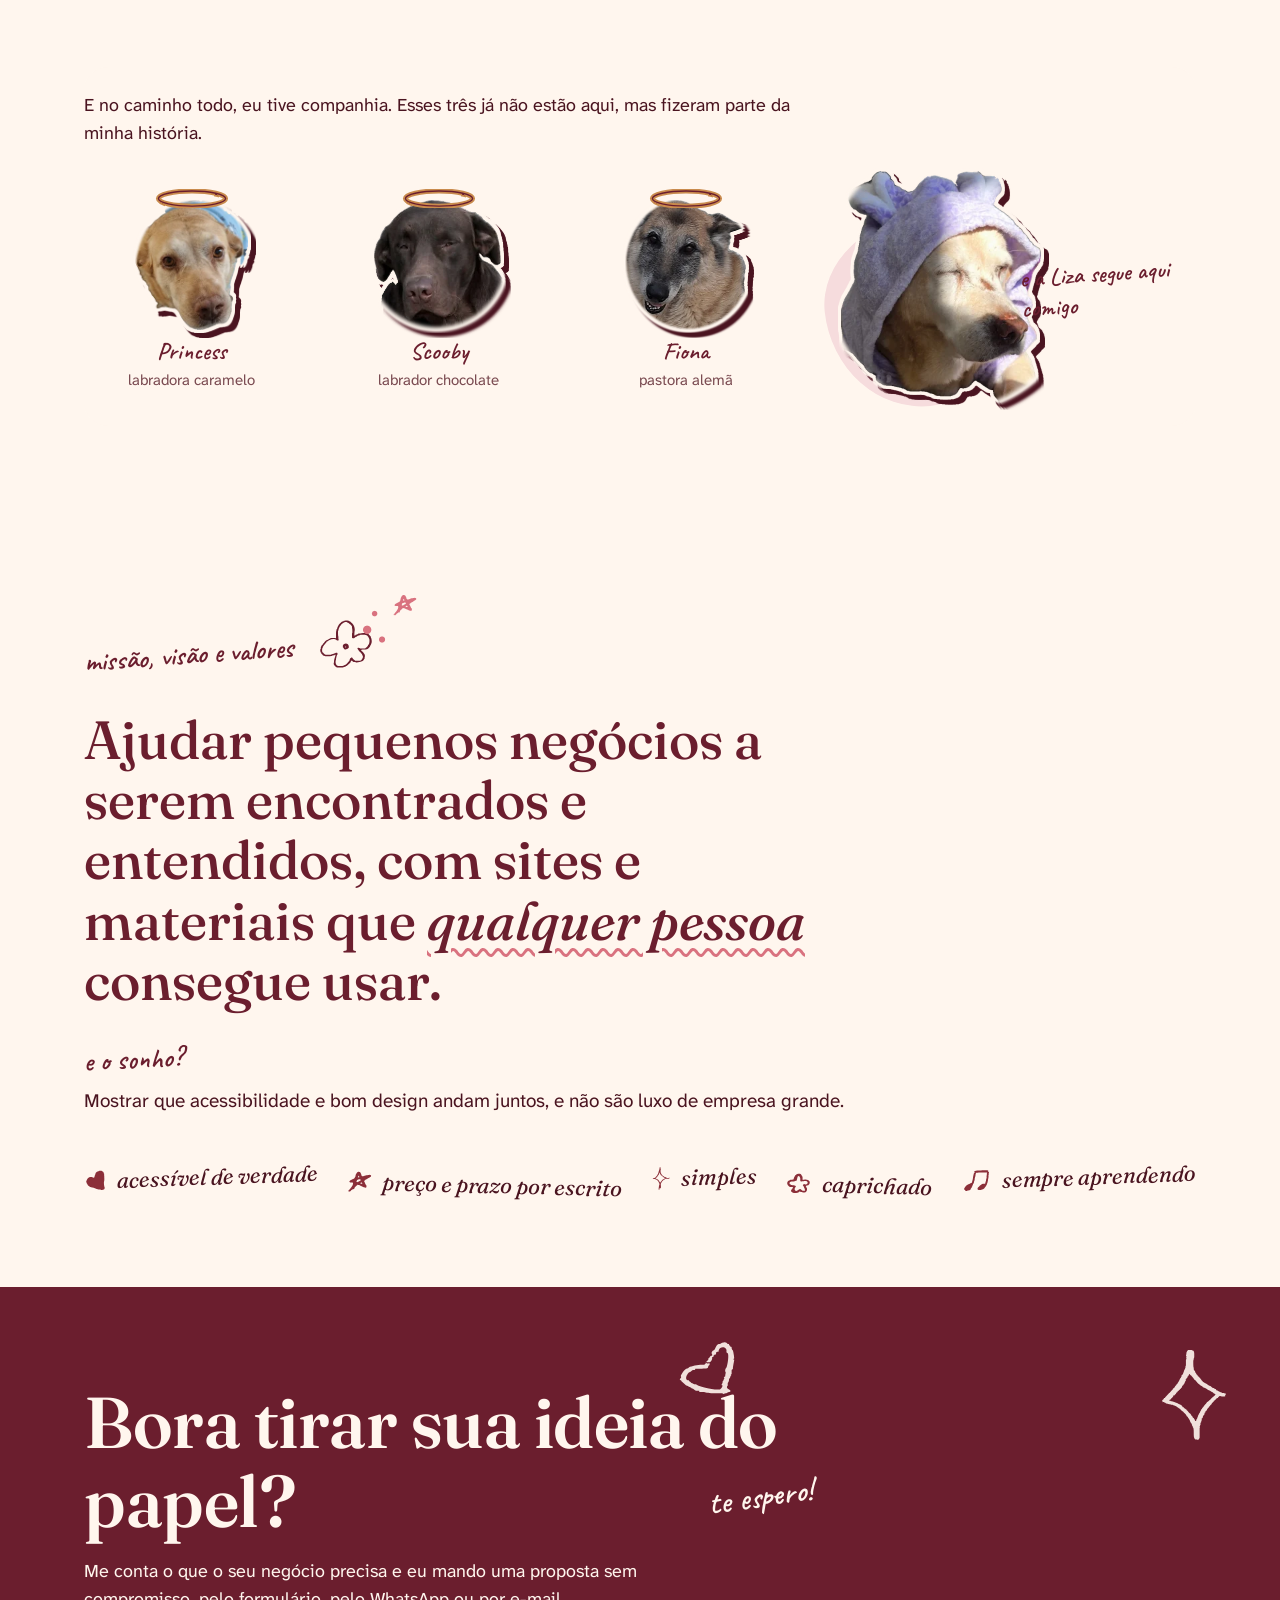
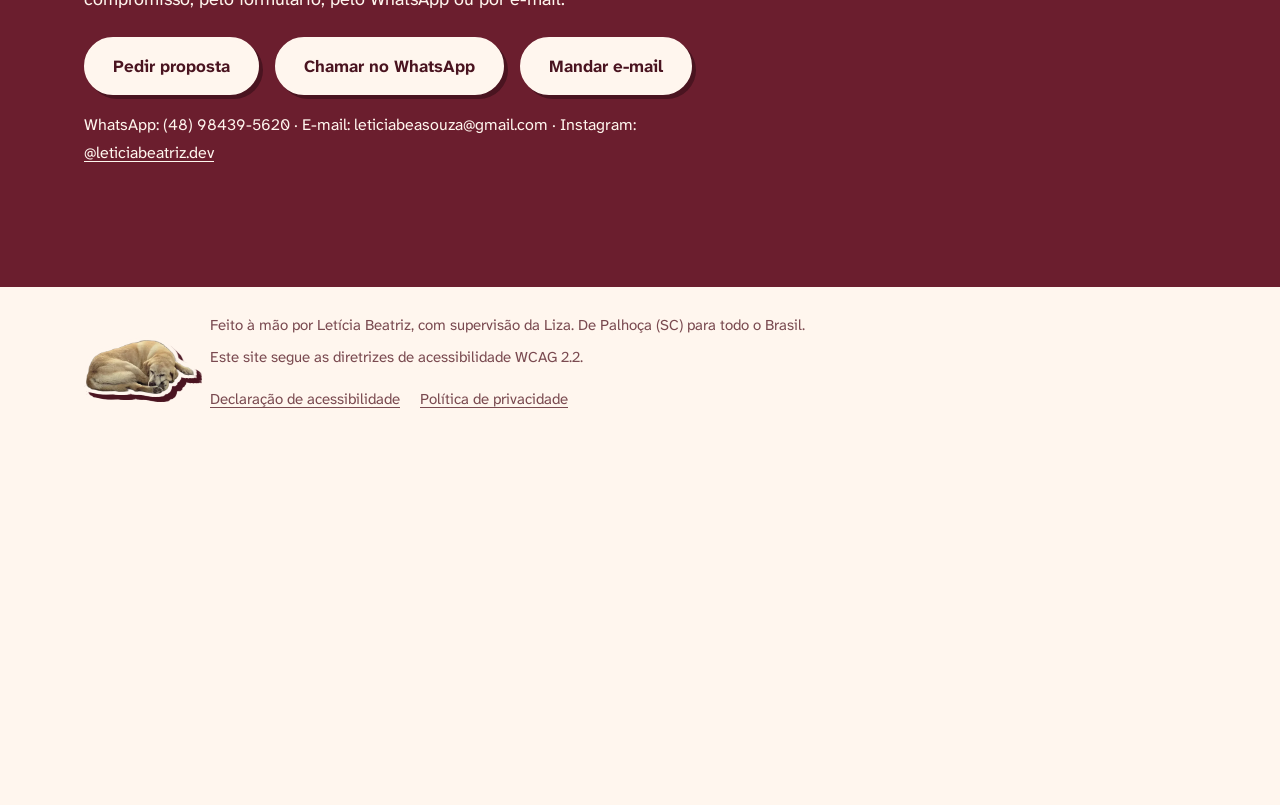
==== commit cf9d6b04: "Black Garage na galeria de trabalhos: card, tela do projeto, manual e relatório de acessibilidade Co" ====
--- a/index.html
+++ b/index.html
@@ -1013,8 +1013,9 @@
 .proj{position:relative;display:grid;gap:26px}
 .proj--jambo{grid-column:1 / 8}
 .proj--cafe{grid-column:8 / 13;margin-top:120px}
-.proj--fio{grid-column:2 / 9}
-.proj--seu{grid-column:9 / 13;align-self:center;grid-template-columns:minmax(0,1fr);gap:16px;background:var(--rosa);border:3px solid var(--cereja);border-radius:var(--raio-blob);padding:28px 32px;box-shadow:8px 8px 0 var(--cereja)}
+.proj--fio{grid-column:1 / 8}
+.proj--bg{grid-column:8 / 13;margin-top:120px}
+.proj--seu{grid-column:4 / 10;align-self:center;grid-template-columns:minmax(0,1fr);gap:16px;background:var(--rosa);border:3px solid var(--cereja);border-radius:var(--raio-blob);padding:28px 32px;box-shadow:8px 8px 0 var(--cereja)}
 .proj--seu .proj-seu-rabisco{width:110px}
 .proj-figura{position:relative;isolation:isolate;padding-top:76px}
 .proj-papeis{position:absolute;top:0;right:-1%;width:42%;height:70%;z-index:-1;pointer-events:none}
@@ -1028,6 +1029,7 @@
 .proj--jambo .proj-tela{transform:rotate(-1.2deg)}
 .proj--cafe .proj-tela{transform:rotate(1.4deg)}
 .proj--fio .proj-tela{transform:rotate(-.8deg)}
+.proj--bg .proj-tela{transform:rotate(1.1deg)}
 .proj-barra{display:flex;align-items:center;gap:12px;height:32px;padding:0 12px;background:var(--creme)}
 .proj-bolinhas{display:flex;gap:6px}
 .proj-bolinhas i{width:10px;height:10px;border-radius:50%;border:2px solid var(--cereja)}
@@ -1061,7 +1063,7 @@
 .proj--seu .proj-texto>p{margin-bottom:16px}
 @media (max-width:900px){
   .galeria{grid-template-columns:minmax(0,1fr);gap:64px;margin-top:40px}
-  .proj--jambo,.proj--cafe,.proj--fio,.proj--seu{grid-column:1 / -1;margin-top:0}
+  .proj--jambo,.proj--cafe,.proj--fio,.proj--bg,.proj--seu{grid-column:1 / -1;margin-top:0}
   .proj--seu{grid-template-columns:minmax(0,96px) minmax(0,1fr);padding:24px;gap:20px}
 }
 @media (max-width:480px){
@@ -1381,6 +1383,25 @@
           <span class="proj-abrir" aria-hidden="true">Ver o projeto</span>
         </div>
       </article>
+      <article class="proj proj--bg" data-video="img/abertura-black-garage.mp4">
+        <div class="proj-figura">
+          <span class="proj-papeis" aria-hidden="true"><img src="img/bg-relatorio-p1.webp" alt="" width="480" height="680" loading="lazy" decoding="async"><img src="img/bg-manual-p2.webp" alt="" width="480" height="680" loading="lazy" decoding="async"><img src="img/bg-manual-p1.webp" alt="" width="480" height="680" loading="lazy" decoding="async"></span>
+          <div class="proj-tela" aria-hidden="true">
+            <span class="proj-barra"><span class="proj-bolinhas"><i></i><i></i><i></i></span><span class="proj-url">black-garage.pages.dev</span></span>
+            <span class="proj-quadro">
+              <video class="proj-video" muted playsinline preload="none" width="960" height="600" tabindex="-1"></video>
+              <img class="proj-poster" src="img/abertura-black-garage.webp" alt="" width="960" height="600" loading="lazy" decoding="async">
+              <span class="proj-selo"><svg viewBox="0 0 24 24" focusable="false"><path d="M8 5l11 7-11 7z" fill="currentColor"/></svg>abertura animada</span>
+            </span>
+          </div>
+        </div>
+        <div class="proj-texto">
+          <h3><a class="proj-link" href="#trabalho-black-garage">Black Garage · estética automotiva<span class="sr-only">: ver o projeto e os materiais</span></a></h3>
+          <p>Um site cinematográfico: ao rolar, o carro gira, abre o capô e as portas, e cada parte mostra o serviço que cuida dela.</p>
+          <ul class="fitas proj-fitas" aria-label="O que foi entregue"><li>Site cinematográfico</li><li>Manual do site</li><li>Relatório de acessibilidade</li></ul>
+          <span class="proj-abrir" aria-hidden="true">Ver o projeto</span>
+        </div>
+      </article>
       <article class="proj proj--seu">
         <span class="proj-seu-rabisco" aria-hidden="true"><svg class="doodle rabisco r-estrela-cadente" viewBox="0 0 326 306" focusable="false"><use href="img/rabiscos.svg#r-estrela-cadente"/></svg></span>
         <div class="proj-texto">
@@ -1710,7 +1731,7 @@
       <div><h2 class="sp-h">O que o site faz</h2><ul class="sp-lista ok"><li><svg viewBox="0 0 24 24" aria-hidden="true" focusable="false"><path d="M3.5 13.2 9.4 19 20.8 4.6" fill="none" stroke="currentColor" stroke-width="3.2" stroke-linecap="round" stroke-linejoin="round"/></svg>Monta o copo tocando ou arrastando os ingredientes, e soma o total com a regra dos toppings inclusos</li><li><svg viewBox="0 0 24 24" aria-hidden="true" focusable="false"><path d="M3.5 13.2 9.4 19 20.8 4.6" fill="none" stroke="currentColor" stroke-width="3.2" stroke-linecap="round" stroke-linejoin="round"/></svg>Mostra se a loja está aberta e o que está esgotado no dia</li><li><svg viewBox="0 0 24 24" aria-hidden="true" focusable="false"><path d="M3.5 13.2 9.4 19 20.8 4.6" fill="none" stroke="currentColor" stroke-width="3.2" stroke-linecap="round" stroke-linejoin="round"/></svg>Promoções e cupons com data para acabar, que somem sozinhos</li><li><svg viewBox="0 0 24 24" aria-hidden="true" focusable="false"><path d="M3.5 13.2 9.4 19 20.8 4.6" fill="none" stroke="currentColor" stroke-width="3.2" stroke-linecap="round" stroke-linejoin="round"/></svg>Editor com travas: se o dono salvar algo errado, a mudança não vai ao ar e o site continua funcionando</li><li><svg viewBox="0 0 24 24" aria-hidden="true" focusable="false"><path d="M3.5 13.2 9.4 19 20.8 4.6" fill="none" stroke="currentColor" stroke-width="3.2" stroke-linecap="round" stroke-linejoin="round"/></svg>Menu de acessibilidade e navegação pelo teclado</li></ul></div>
       <div><div class="sp-bilhete"><h2>Como eu testei</h2><ul class="sp-lista ok"><li><svg viewBox="0 0 24 24" aria-hidden="true" focusable="false"><path d="M3.5 13.2 9.4 19 20.8 4.6" fill="none" stroke="currentColor" stroke-width="3.2" stroke-linecap="round" stroke-linejoin="round"/></svg>Teste automático de acessibilidade (axe, WCAG 2.2 AA) no celular e no computador, sem problemas</li><li><svg viewBox="0 0 24 24" aria-hidden="true" focusable="false"><path d="M3.5 13.2 9.4 19 20.8 4.6" fill="none" stroke="currentColor" stroke-width="3.2" stroke-linecap="round" stroke-linejoin="round"/></svg>Validador de HTML sem erros</li><li><svg viewBox="0 0 24 24" aria-hidden="true" focusable="false"><path d="M3.5 13.2 9.4 19 20.8 4.6" fill="none" stroke="currentColor" stroke-width="3.2" stroke-linecap="round" stroke-linejoin="round"/></svg>21 edições simuladas no editor: as 14 com erro foram bloqueadas e as 7 certas foram publicadas</li><li><svg viewBox="0 0 24 24" aria-hidden="true" focusable="false"><path d="M3.5 13.2 9.4 19 20.8 4.6" fill="none" stroke="currentColor" stroke-width="3.2" stroke-linecap="round" stroke-linejoin="round"/></svg>Manuais em PDF marcado e acessível</li></ul></div></div>
     </div>
-    <p class="tr-outro">Veja também o <a href="#trabalho-cafe-vagar">Café Vagar</a>, um site cinematográfico, e o <a href="#trabalho-fio">fio</a>, um estúdio de sobrancelhas.</p>
+    <p class="tr-outro">Veja também o <a href="#trabalho-cafe-vagar">Café Vagar</a>, um site cinematográfico, o <a href="#trabalho-fio">fio</a>, um estúdio de sobrancelhas, e a <a href="#trabalho-black-garage">Black Garage</a>, em que o carro se abre na rolagem.</p>
   </div>
   <div class="sp-chamada"><div class="wrap"><h2>Quer um assim para o seu negócio?</h2><p>Me conta o que você precisa e eu mando uma proposta por escrito, sem compromisso. Respondo em até um dia útil.</p>
     <div class="sp-botoes"><a class="btn" href="#pedir-proposta">Pedir proposta</a><a class="btn btn-secundario" href="https://wa.me/5548984395620?text=Oi%2C%20Let%C3%ADcia%21%20Vi%20o%20trabalho%20JAMBO%20Açaí%20%26%20Gelato%20no%20seu%20portf%C3%B3lio%20e%20quero%20um%20site%20assim." target="_blank" rel="noopener">Chamar no WhatsApp<span class="sr-only"> (abre em nova aba)</span></a></div>
@@ -1755,7 +1776,7 @@
       <div><h2 class="sp-h">O que o site faz</h2><ul class="sp-lista ok"><li><svg viewBox="0 0 24 24" aria-hidden="true" focusable="false"><path d="M3.5 13.2 9.4 19 20.8 4.6" fill="none" stroke="currentColor" stroke-width="3.2" stroke-linecap="round" stroke-linejoin="round"/></svg>A abertura acompanha a rolagem, no ritmo de quem está lendo</li><li><svg viewBox="0 0 24 24" aria-hidden="true" focusable="false"><path d="M3.5 13.2 9.4 19 20.8 4.6" fill="none" stroke="currentColor" stroke-width="3.2" stroke-linecap="round" stroke-linejoin="round"/></svg>Para quem pede menos movimento, a página aparece parada e completa, e o vídeo do ritual nem é baixado</li><li><svg viewBox="0 0 24 24" aria-hidden="true" focusable="false"><path d="M3.5 13.2 9.4 19 20.8 4.6" fill="none" stroke="currentColor" stroke-width="3.2" stroke-linecap="round" stroke-linejoin="round"/></svg>Link Pular para o conteúdo, menu de acessibilidade e navegação pelo teclado</li><li><svg viewBox="0 0 24 24" aria-hidden="true" focusable="false"><path d="M3.5 13.2 9.4 19 20.8 4.6" fill="none" stroke="currentColor" stroke-width="3.2" stroke-linecap="round" stroke-linejoin="round"/></svg>Imagem bonita quando o link é compartilhado no WhatsApp</li><li><svg viewBox="0 0 24 24" aria-hidden="true" focusable="false"><path d="M3.5 13.2 9.4 19 20.8 4.6" fill="none" stroke="currentColor" stroke-width="3.2" stroke-linecap="round" stroke-linejoin="round"/></svg>Botão Como chegar, que abre o mapa</li></ul></div>
       <div><div class="sp-bilhete"><h2>Como eu testei</h2><ul class="sp-lista ok"><li><svg viewBox="0 0 24 24" aria-hidden="true" focusable="false"><path d="M3.5 13.2 9.4 19 20.8 4.6" fill="none" stroke="currentColor" stroke-width="3.2" stroke-linecap="round" stroke-linejoin="round"/></svg>Teste automático de acessibilidade (axe, WCAG 2.2 AA) no celular e no computador, com e sem movimento, sem problemas</li><li><svg viewBox="0 0 24 24" aria-hidden="true" focusable="false"><path d="M3.5 13.2 9.4 19 20.8 4.6" fill="none" stroke="currentColor" stroke-width="3.2" stroke-linecap="round" stroke-linejoin="round"/></svg>Validadores de HTML sem erros</li><li><svg viewBox="0 0 24 24" aria-hidden="true" focusable="false"><path d="M3.5 13.2 9.4 19 20.8 4.6" fill="none" stroke="currentColor" stroke-width="3.2" stroke-linecap="round" stroke-linejoin="round"/></svg>Teste do Google (Lighthouse) no celular: desempenho de 93 a 96 e acessibilidade 100</li><li><svg viewBox="0 0 24 24" aria-hidden="true" focusable="false"><path d="M3.5 13.2 9.4 19 20.8 4.6" fill="none" stroke="currentColor" stroke-width="3.2" stroke-linecap="round" stroke-linejoin="round"/></svg>Texto a 160% no celular sem nada passar da tela</li></ul></div></div>
     </div>
-    <p class="tr-outro">Veja também o <a href="#trabalho-jambo">JAMBO</a>, um cardápio com montador de copo, e o <a href="#trabalho-fio">fio</a>, um estúdio de sobrancelhas.</p>
+    <p class="tr-outro">Veja também o <a href="#trabalho-jambo">JAMBO</a>, um cardápio com montador de copo, o <a href="#trabalho-fio">fio</a>, um estúdio de sobrancelhas, e a <a href="#trabalho-black-garage">Black Garage</a>, em que o carro se abre na rolagem.</p>
   </div>
   <div class="sp-chamada"><div class="wrap"><h2>Quer um assim para o seu negócio?</h2><p>Me conta o que você precisa e eu mando uma proposta por escrito, sem compromisso. Respondo em até um dia útil.</p>
     <div class="sp-botoes"><a class="btn" href="#pedir-proposta">Pedir proposta</a><a class="btn btn-secundario" href="https://wa.me/5548984395620?text=Oi%2C%20Let%C3%ADcia%21%20Vi%20o%20trabalho%20Café%20Vagar%20no%20seu%20portf%C3%B3lio%20e%20quero%20um%20site%20assim." target="_blank" rel="noopener">Chamar no WhatsApp<span class="sr-only"> (abre em nova aba)</span></a></div>
@@ -1806,10 +1827,61 @@
       <div><h2 class="sp-h">O que o site faz</h2><ul class="sp-lista ok"><li><svg viewBox="0 0 24 24" aria-hidden="true" focusable="false"><path d="M3.5 13.2 9.4 19 20.8 4.6" fill="none" stroke="currentColor" stroke-width="3.2" stroke-linecap="round" stroke-linejoin="round"/></svg>A abertura acompanha a rolagem: desenha os pontos da sobrancelha e leva a foto para um quadro em arco</li><li><svg viewBox="0 0 24 24" aria-hidden="true" focusable="false"><path d="M3.5 13.2 9.4 19 20.8 4.6" fill="none" stroke="currentColor" stroke-width="3.2" stroke-linecap="round" stroke-linejoin="round"/></svg>Serviços com nome, tempo e preço na mesma linha, fáceis de comparar</li><li><svg viewBox="0 0 24 24" aria-hidden="true" focusable="false"><path d="M3.5 13.2 9.4 19 20.8 4.6" fill="none" stroke="currentColor" stroke-width="3.2" stroke-linecap="round" stroke-linejoin="round"/></svg>Botão Agendar que abre o WhatsApp com a mensagem pronta</li><li><svg viewBox="0 0 24 24" aria-hidden="true" focusable="false"><path d="M3.5 13.2 9.4 19 20.8 4.6" fill="none" stroke="currentColor" stroke-width="3.2" stroke-linecap="round" stroke-linejoin="round"/></svg>Para quem pede menos movimento, a página aparece parada e completa</li><li><svg viewBox="0 0 24 24" aria-hidden="true" focusable="false"><path d="M3.5 13.2 9.4 19 20.8 4.6" fill="none" stroke="currentColor" stroke-width="3.2" stroke-linecap="round" stroke-linejoin="round"/></svg>Menu de acessibilidade, link Pular para o conteúdo e navegação pelo teclado</li><li><svg viewBox="0 0 24 24" aria-hidden="true" focusable="false"><path d="M3.5 13.2 9.4 19 20.8 4.6" fill="none" stroke="currentColor" stroke-width="3.2" stroke-linecap="round" stroke-linejoin="round"/></svg>Pronto para o Google: dados do estúdio, dos serviços e das dúvidas</li></ul></div>
       <div><div class="sp-bilhete"><h2>Como eu testei</h2><ul class="sp-lista ok"><li><svg viewBox="0 0 24 24" aria-hidden="true" focusable="false"><path d="M3.5 13.2 9.4 19 20.8 4.6" fill="none" stroke="currentColor" stroke-width="3.2" stroke-linecap="round" stroke-linejoin="round"/></svg>Teste automático de acessibilidade (axe, WCAG 2.2 AA) no celular e no computador, com e sem movimento, sem problemas</li><li><svg viewBox="0 0 24 24" aria-hidden="true" focusable="false"><path d="M3.5 13.2 9.4 19 20.8 4.6" fill="none" stroke="currentColor" stroke-width="3.2" stroke-linecap="round" stroke-linejoin="round"/></svg>Validadores de HTML sem erros</li><li><svg viewBox="0 0 24 24" aria-hidden="true" focusable="false"><path d="M3.5 13.2 9.4 19 20.8 4.6" fill="none" stroke="currentColor" stroke-width="3.2" stroke-linecap="round" stroke-linejoin="round"/></svg>PageSpeed do Google com o site no ar: desempenho 98 no celular e 99 no computador, e 100 em acessibilidade, boas práticas e SEO</li><li><svg viewBox="0 0 24 24" aria-hidden="true" focusable="false"><path d="M3.5 13.2 9.4 19 20.8 4.6" fill="none" stroke="currentColor" stroke-width="3.2" stroke-linecap="round" stroke-linejoin="round"/></svg>Texto a 160% e zoom de 200% sem nada passar da tela</li><li><svg viewBox="0 0 24 24" aria-hidden="true" focusable="false"><path d="M3.5 13.2 9.4 19 20.8 4.6" fill="none" stroke="currentColor" stroke-width="3.2" stroke-linecap="round" stroke-linejoin="round"/></svg>Conferido em dois celulares de verdade</li></ul></div></div>
     </div>
-    <p class="tr-outro">Veja também o <a href="#trabalho-jambo">JAMBO</a>, um cardápio com montador de copo, e o <a href="#trabalho-cafe-vagar">Café Vagar</a>, um site cinematográfico.</p>
+    <p class="tr-outro">Veja também o <a href="#trabalho-jambo">JAMBO</a>, um cardápio com montador de copo, o <a href="#trabalho-cafe-vagar">Café Vagar</a>, um site cinematográfico, e a <a href="#trabalho-black-garage">Black Garage</a>, em que o carro se abre na rolagem.</p>
   </div>
   <div class="sp-chamada"><div class="wrap"><h2>Quer um assim para o seu negócio?</h2><p>Me conta o que você precisa e eu mando uma proposta por escrito, sem compromisso. Respondo em até um dia útil.</p>
     <div class="sp-botoes"><a class="btn" href="#pedir-proposta">Pedir proposta</a><a class="btn btn-secundario" href="https://wa.me/5548984395620?text=Oi%2C%20Let%C3%ADcia%21%20Vi%20o%20trabalho%20fio%20no%20seu%20portf%C3%B3lio%20e%20quero%20um%20site%20assim." target="_blank" rel="noopener">Chamar no WhatsApp<span class="sr-only"> (abre em nova aba)</span></a></div>
+    <p class="sp-contato">WhatsApp: (48) 98439-5620 · E-mail: leticiabeasouza@gmail.com</p></div></div>
+</article>
+
+<article class="servico-pagina sp cor-azul trabalho-pagina" id="trabalho-black-garage" aria-labelledby="trabalho-black-garage-t" tabindex="-1">
+  <div class="wrap">
+    <a class="sp-voltar" href="#trabalhos">← Voltar para os trabalhos</a>
+    <header class="sp-hero"><svg class="sp-rabisco" viewBox="0 0 79 99" aria-hidden="true" focusable="false"><use href="img/rabiscos.svg#r-espiral"/></svg><p class="sp-rotulo">trabalho</p><h1 id="trabalho-black-garage-t">Black Garage · estética automotiva</h1><p class="sp-intro">Um site cinematográfico de uma página para um estúdio de estética automotiva: a rolagem conduz um vídeo em que o carro gira e se abre, e seis etiquetas ligam cada parte ao serviço, com tempo e preço logo abaixo.</p><p class="sp-para"><strong>Marca fictícia.</strong> O endereço, os horários e os preços são inventados, e as imagens e o vídeo foram gerados com inteligência artificial e retocados para apagar marcas de carro. O trabalho é de verdade.</p></header>
+    <div class="tr-palco">
+      <figure class="tr-figura">
+        <div class="proj-tela tr-tela">
+          <span class="proj-barra" aria-hidden="true"><span class="proj-bolinhas"><i></i><i></i><i></i></span><span class="proj-url">black-garage.pages.dev</span></span>
+          <span class="proj-quadro"><video class="tr-video" id="trabalho-black-garage-video" muted playsinline preload="none" width="960" height="600" poster="img/abertura-black-garage.webp" aria-describedby="trabalho-black-garage-leg"><source src="img/abertura-black-garage.mp4" type="video/mp4"></video></span>
+        </div>
+        <figcaption id="trabalho-black-garage-leg">A abertura do site no computador: o carro preto no estúdio escuro gira, abre o capô e as portas, e as etiquetas de teto, para-choque, motor e interior aparecem ligadas ao carro por linhas finas.</figcaption>
+      </figure>
+      <div class="tr-acoes">
+        <button class="btn btn-secundario tr-play" type="button" aria-pressed="false" aria-controls="trabalho-black-garage-video"><svg class="i-play" viewBox="0 0 24 24" aria-hidden="true" focusable="false"><path d="M8 5l11 7-11 7z" fill="currentColor"/></svg><svg class="i-pausa" viewBox="0 0 24 24" aria-hidden="true" focusable="false"><path d="M8 5v14M16 5v14" stroke="currentColor" stroke-width="3" stroke-linecap="round"/></svg><span class="tr-play-txt">Ver a abertura</span></button>
+        <a class="btn btn-principal" href="https://black-garage.pages.dev/" target="_blank" rel="noopener">Abrir o site no ar<span class="sr-only"> (abre em nova aba)</span></a>
+        <p class="tr-nota">O vídeo tem uns 6 segundos e não tem som. No site, o carro abre e fecha junto com a rolagem.</p>
+      </div>
+    </div>
+    <div class="sp-bloco"><h2 class="sp-h" id="trabalho-black-garage-mat">Tudo o que foi entregue</h2>
+      <ul class="tr-materiais">
+        <li class="mat">
+          <span class="mat-folha"><img src="img/trabalho-black-garage-440.webp" alt="" width="480" height="680" loading="lazy" decoding="async"></span>
+          <h3><a class="mat-link" href="https://black-garage.pages.dev/" target="_blank" rel="noopener">O site<span class="sr-only">: Abrir o site (abre em nova aba)</span></a></h3>
+          <p>Uma página com a abertura do carro, serviços com tempo e preço, como trabalhamos, a história da marca, dúvidas e agendamento pelo WhatsApp.</p>
+          <p class="mat-meta"><span>Site no ar</span><span class="mat-acao" aria-hidden="true">Abrir o site</span></p>
+        </li>
+        <li class="mat">
+          <span class="mat-folha"><img src="img/bg-manual-p1.webp" alt="" width="480" height="680" loading="lazy" decoding="async"></span>
+          <h3><a class="mat-link" href="docs/manual-do-site-black-garage-exemplo.pdf" target="_blank" rel="noopener">Manual do site<span class="sr-only">: Abrir o PDF (abre em nova aba)</span></a></h3>
+          <p>Como o site e a abertura funcionam, como aparecer no Google, como ver as visitas, como pedir mudanças e a garantia de 30 dias.</p>
+          <p class="mat-meta"><span>PDF · 17 páginas · 1,7 MB</span><span class="mat-acao" aria-hidden="true">Abrir o PDF</span></p>
+        </li>
+        <li class="mat">
+          <span class="mat-folha"><img src="img/bg-relatorio-p1.webp" alt="" width="480" height="680" loading="lazy" decoding="async"></span>
+          <h3><a class="mat-link" href="docs/relatorio-acessibilidade-black-garage-exemplo.pdf" target="_blank" rel="noopener">Relatório de acessibilidade<span class="sr-only">: Abrir o PDF (abre em nova aba)</span></a></h3>
+          <p>O que o site cumpre da WCAG 2.2 nível AA, critério por critério, incluindo a abertura animada, como eu testei e os limites.</p>
+          <p class="mat-meta"><span>PDF · 10 páginas · 1,1 MB</span><span class="mat-acao" aria-hidden="true">Abrir o PDF</span></p>
+        </li>
+      </ul>
+    </div>
+    <div class="sp-bloco sp-colunas">
+      <div><h2 class="sp-h">O que o site faz</h2><ul class="sp-lista ok"><li><svg viewBox="0 0 24 24" aria-hidden="true" focusable="false"><path d="M3.5 13.2 9.4 19 20.8 4.6" fill="none" stroke="currentColor" stroke-width="3.2" stroke-linecap="round" stroke-linejoin="round"/></svg>A rolagem conduz o vídeo: o carro gira, abre o capô e as portas, e volta quando a pessoa rola para cima</li><li><svg viewBox="0 0 24 24" aria-hidden="true" focusable="false"><path d="M3.5 13.2 9.4 19 20.8 4.6" fill="none" stroke="currentColor" stroke-width="3.2" stroke-linecap="round" stroke-linejoin="round"/></svg>Seis etiquetas ligam cada parte do carro ao serviço que cuida dela</li><li><svg viewBox="0 0 24 24" aria-hidden="true" focusable="false"><path d="M3.5 13.2 9.4 19 20.8 4.6" fill="none" stroke="currentColor" stroke-width="3.2" stroke-linecap="round" stroke-linejoin="round"/></svg>Serviços com tempo e preço "a partir de", e cada um abre o WhatsApp com o nome do serviço</li><li><svg viewBox="0 0 24 24" aria-hidden="true" focusable="false"><path d="M3.5 13.2 9.4 19 20.8 4.6" fill="none" stroke="currentColor" stroke-width="3.2" stroke-linecap="round" stroke-linejoin="round"/></svg>Para quem pede menos movimento, o carro aparece aberto e parado, com marcadores e uma ficha técnica</li><li><svg viewBox="0 0 24 24" aria-hidden="true" focusable="false"><path d="M3.5 13.2 9.4 19 20.8 4.6" fill="none" stroke="currentColor" stroke-width="3.2" stroke-linecap="round" stroke-linejoin="round"/></svg>Em internet lenta ou com economia de dados, a abertura também fica parada</li><li><svg viewBox="0 0 24 24" aria-hidden="true" focusable="false"><path d="M3.5 13.2 9.4 19 20.8 4.6" fill="none" stroke="currentColor" stroke-width="3.2" stroke-linecap="round" stroke-linejoin="round"/></svg>Menu de acessibilidade, link Pular a abertura e navegação pelo teclado</li></ul></div>
+      <div><div class="sp-bilhete"><h2>Como eu testei</h2><ul class="sp-lista ok"><li><svg viewBox="0 0 24 24" aria-hidden="true" focusable="false"><path d="M3.5 13.2 9.4 19 20.8 4.6" fill="none" stroke="currentColor" stroke-width="3.2" stroke-linecap="round" stroke-linejoin="round"/></svg>Teste automático de acessibilidade (axe, WCAG 2.2 AA) nas 4 páginas, no celular e no computador, com e sem movimento, sem problemas</li><li><svg viewBox="0 0 24 24" aria-hidden="true" focusable="false"><path d="M3.5 13.2 9.4 19 20.8 4.6" fill="none" stroke="currentColor" stroke-width="3.2" stroke-linecap="round" stroke-linejoin="round"/></svg>WAVE e validadores de HTML sem erros, com o site no ar</li><li><svg viewBox="0 0 24 24" aria-hidden="true" focusable="false"><path d="M3.5 13.2 9.4 19 20.8 4.6" fill="none" stroke="currentColor" stroke-width="3.2" stroke-linecap="round" stroke-linejoin="round"/></svg>PageSpeed do Google com o site no ar: desempenho 99 no celular e 100 no computador, e 100 em acessibilidade e boas práticas</li><li><svg viewBox="0 0 24 24" aria-hidden="true" focusable="false"><path d="M3.5 13.2 9.4 19 20.8 4.6" fill="none" stroke="currentColor" stroke-width="3.2" stroke-linecap="round" stroke-linejoin="round"/></svg>Contraste do texto medido sobre o quadro mais claro do vídeo: no mínimo 7,1 para 1</li><li><svg viewBox="0 0 24 24" aria-hidden="true" focusable="false"><path d="M3.5 13.2 9.4 19 20.8 4.6" fill="none" stroke="currentColor" stroke-width="3.2" stroke-linecap="round" stroke-linejoin="round"/></svg>Texto a 160%, zoom de 200% e espaçamento de texto aumentado sem nada passar da tela</li></ul></div></div>
+    </div>
+    <p class="tr-outro">Veja também o <a href="#trabalho-jambo">JAMBO</a>, um cardápio com montador de copo, o <a href="#trabalho-cafe-vagar">Café Vagar</a>, uma cafeteria em que a rolagem conta uma história, e o <a href="#trabalho-fio">fio</a>, um estúdio de sobrancelhas.</p>
+  </div>
+  <div class="sp-chamada"><div class="wrap"><h2>Quer um assim para o seu negócio?</h2><p>Me conta o que você precisa e eu mando uma proposta por escrito, sem compromisso. Respondo em até um dia útil.</p>
+    <div class="sp-botoes"><a class="btn" href="#pedir-proposta">Pedir proposta</a><a class="btn btn-secundario" href="https://wa.me/5548984395620?text=Oi%2C%20Let%C3%ADcia%21%20Vi%20o%20trabalho%20Black%20Garage%20no%20seu%20portf%C3%B3lio%20e%20quero%20um%20site%20assim." target="_blank" rel="noopener">Chamar no WhatsApp<span class="sr-only"> (abre em nova aba)</span></a></div>
     <p class="sp-contato">WhatsApp: (48) 98439-5620 · E-mail: leticiabeasouza@gmail.com</p></div></div>
 </article>
 
@@ -2196,7 +2268,7 @@
       {k:['menu de acessibilidade','aumentar letra','aumento a letra','aumentar a letra','letra','letras','zoom','enxergar','ler melhor','contraste','fonte','ajustar o site','preferencias','configurar'],r:'Neste site você pode ajustar o tamanho das letras, o contraste, o espaçamento, parar as animações e mais. É só tocar no botão redondo com o bonequinho, no canto da tela.'},
       {k:['celular','mobile','smartphone','responsivo','tablet'],r:'Todo site é feito pensando primeiro no celular, porque é por ele que a maioria das pessoas procura um negócio. Testo em dois celulares antes de entregar.'},
       {k:['idioma','ingles','espanhol','outra lingua','traducao','gringo','turista'],r:'Dá para ter uma versão do site em outro idioma, como inglês ou espanhol. É um adicional.'},
-      {k:['exemplo','exemplos','portfolio','trabalhos','ja fez','clientes'],r:'Estão na seção Trabalhos: o Café Vagar, um site de cafeteria em que a rolagem conta uma história, o JAMBO, um cardápio de açaí com montador de copo e pedido pelo WhatsApp, e o fio, um estúdio de sobrancelhas com agendamento pelo WhatsApp. Este próprio site também mostra o meu jeito de trabalhar.'},
+      {k:['exemplo','exemplos','portfolio','trabalhos','ja fez','clientes'],r:'Estão na seção Trabalhos: o Café Vagar, um site de cafeteria em que a rolagem conta uma história, o JAMBO, um cardápio de açaí com montador de copo e pedido pelo WhatsApp, o fio, um estúdio de sobrancelhas com agendamento pelo WhatsApp, e a Black Garage, uma estética automotiva em que o carro se abre na rolagem. Este próprio site também mostra o meu jeito de trabalhar.'},
       {k:['quem e voce','sobre voce','leticia','formacao','experiencia','estudou'],r:'A Letícia é de Palhoça (SC), está no último semestre de Sistemas de Informação, tem formação técnica em desenvolvimento de sistemas e pesquisa acessibilidade. Tem mais na seção "Curiosa desde pequena", com os links do LinkedIn e do Lattes.'},
       {k:['liza','cachorro','cachorra','labradora','au'],r:'Sou eu! A Liza, labradora de 15 anos e gerente de qualidade da Letícia. Supervisiono tudo, principalmente os lanches.'},
       {k:['horario','atendimento','responde','resposta','fim de semana','sabado','domingo'],r:'A Letícia responde em até um dia útil, pelo WhatsApp ou e-mail.'},
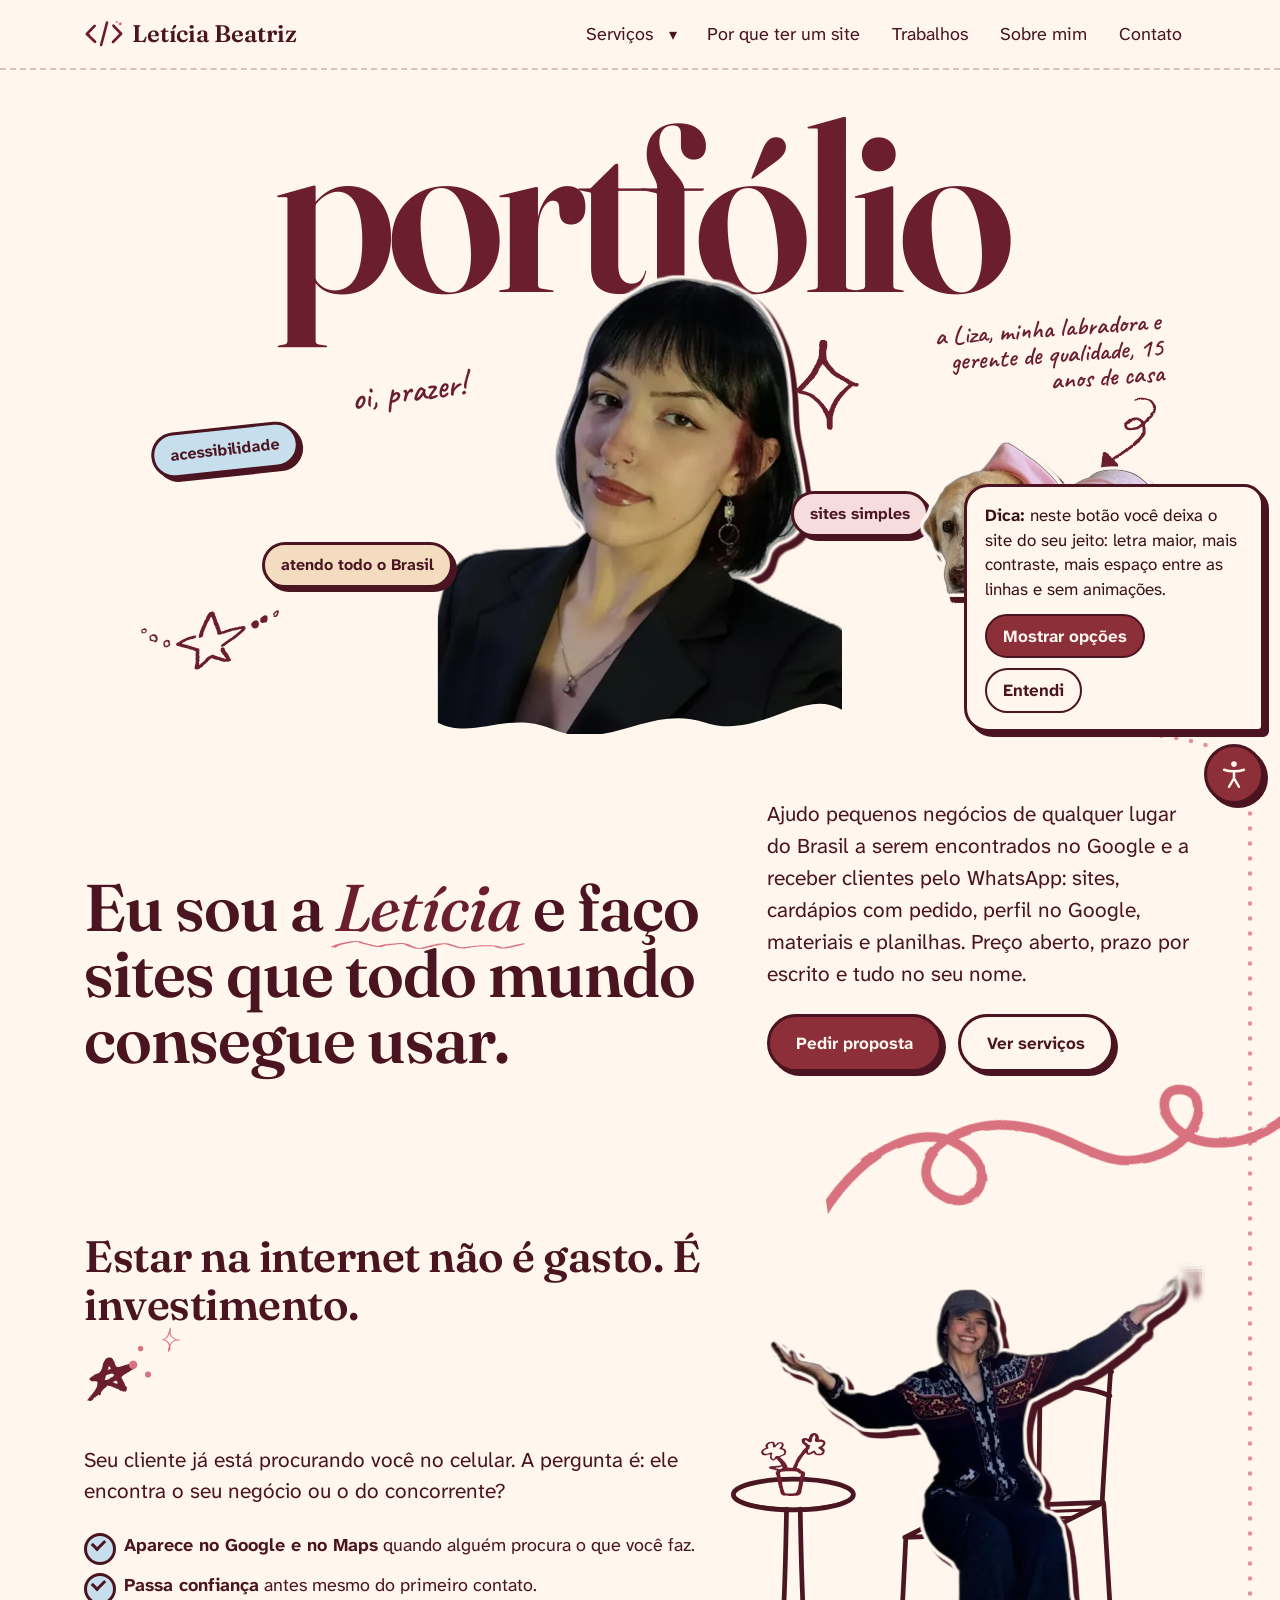
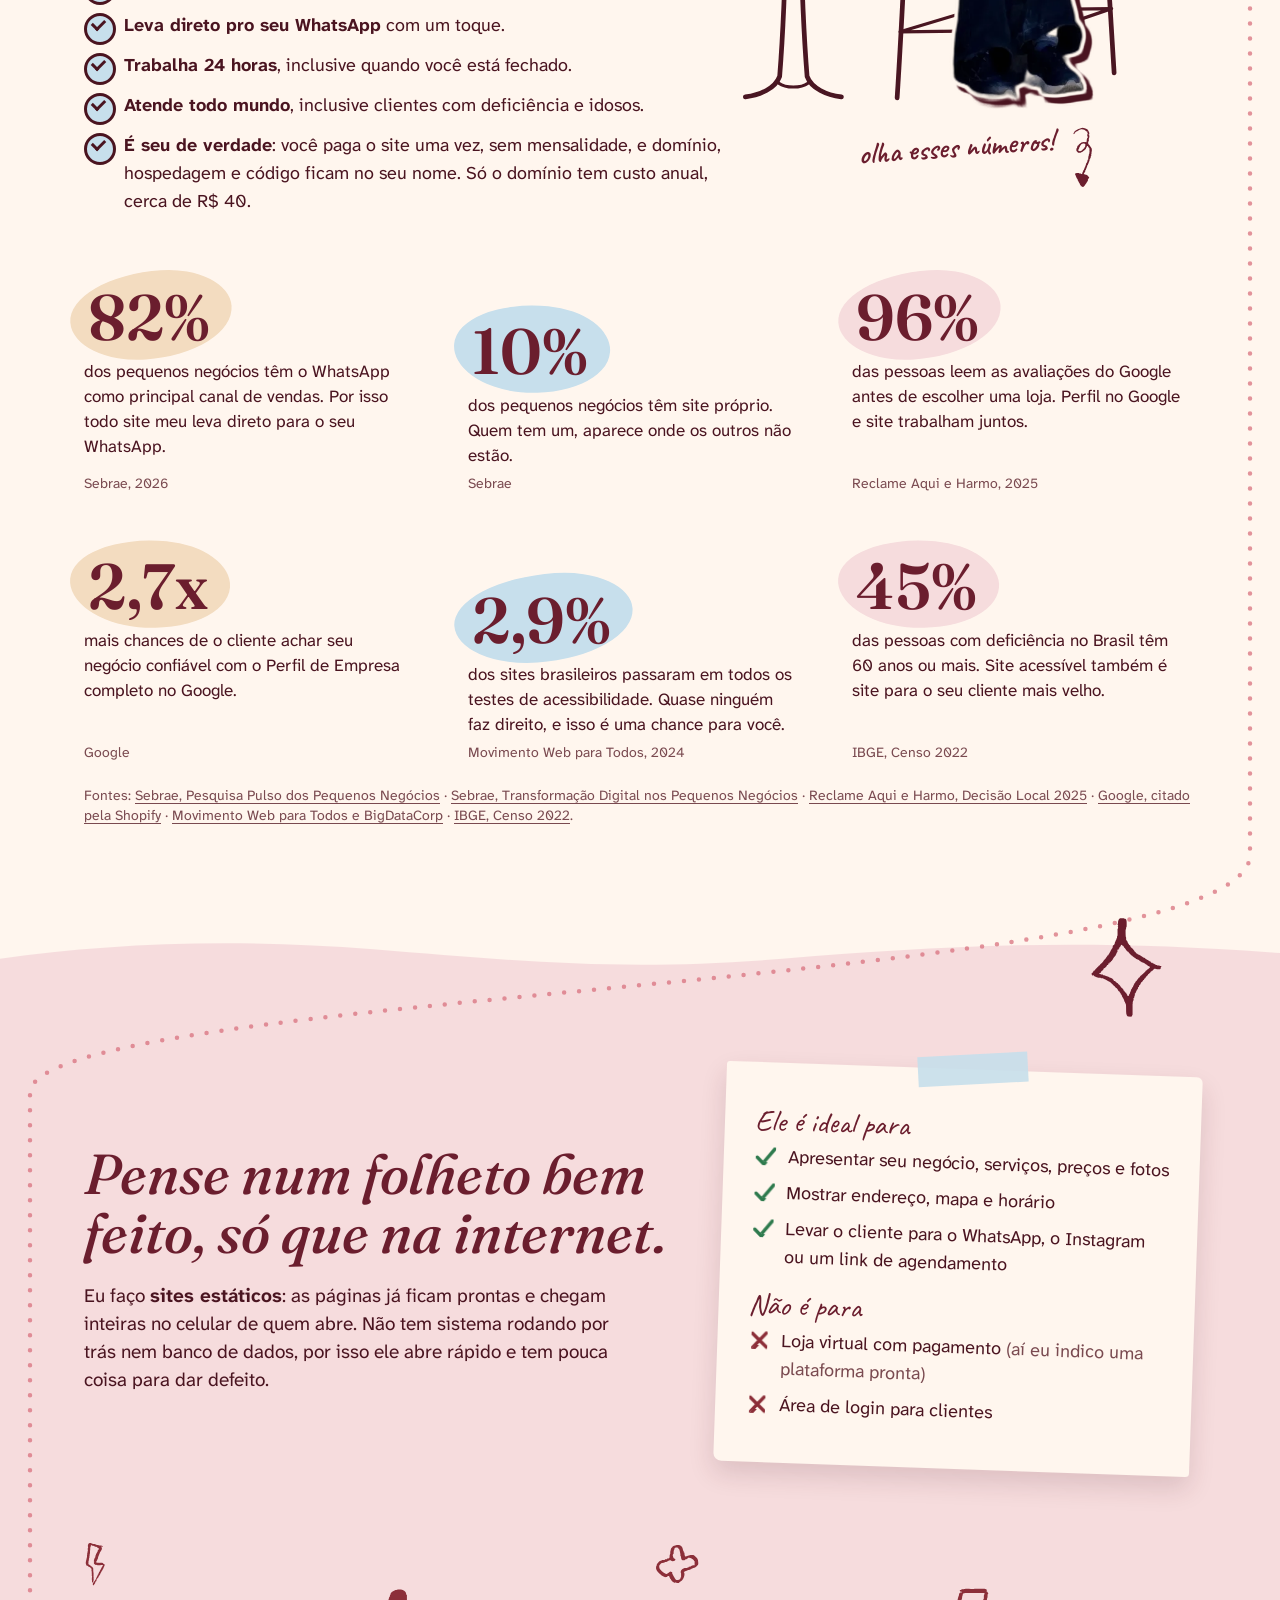
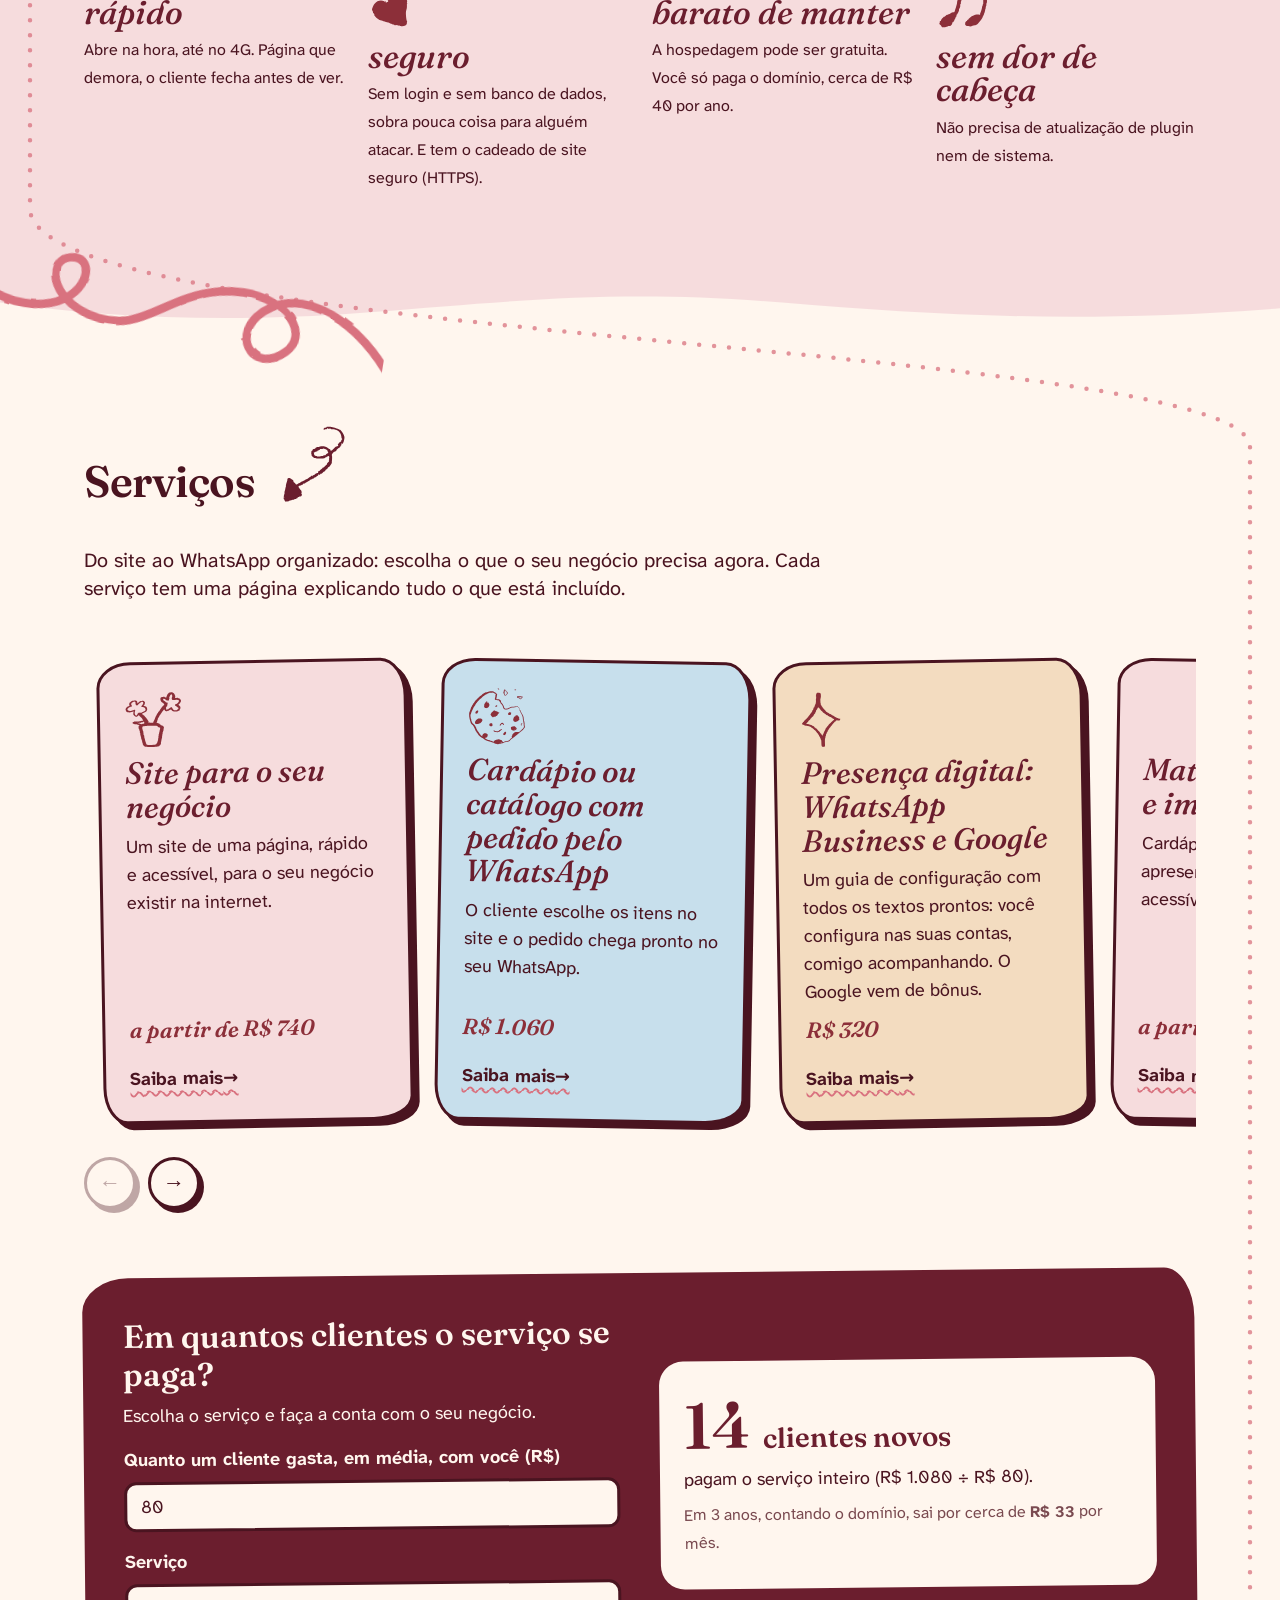
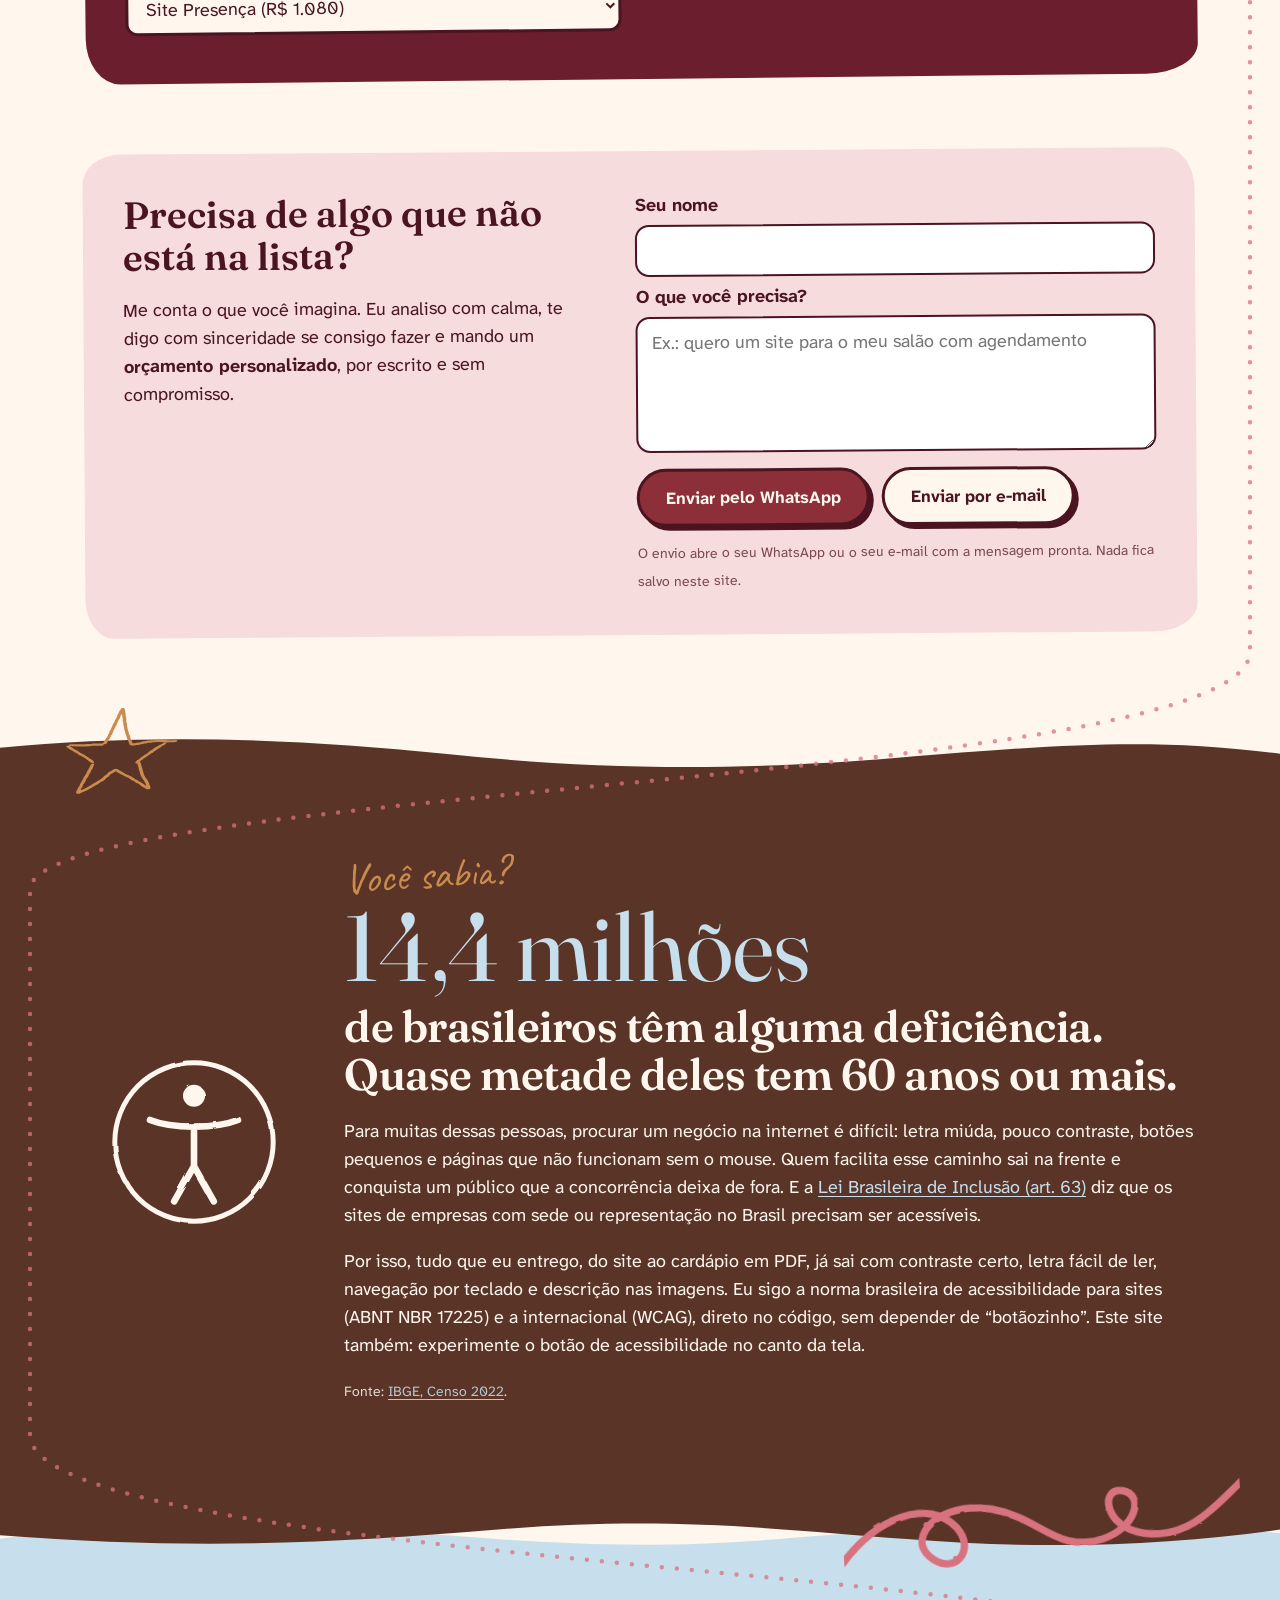
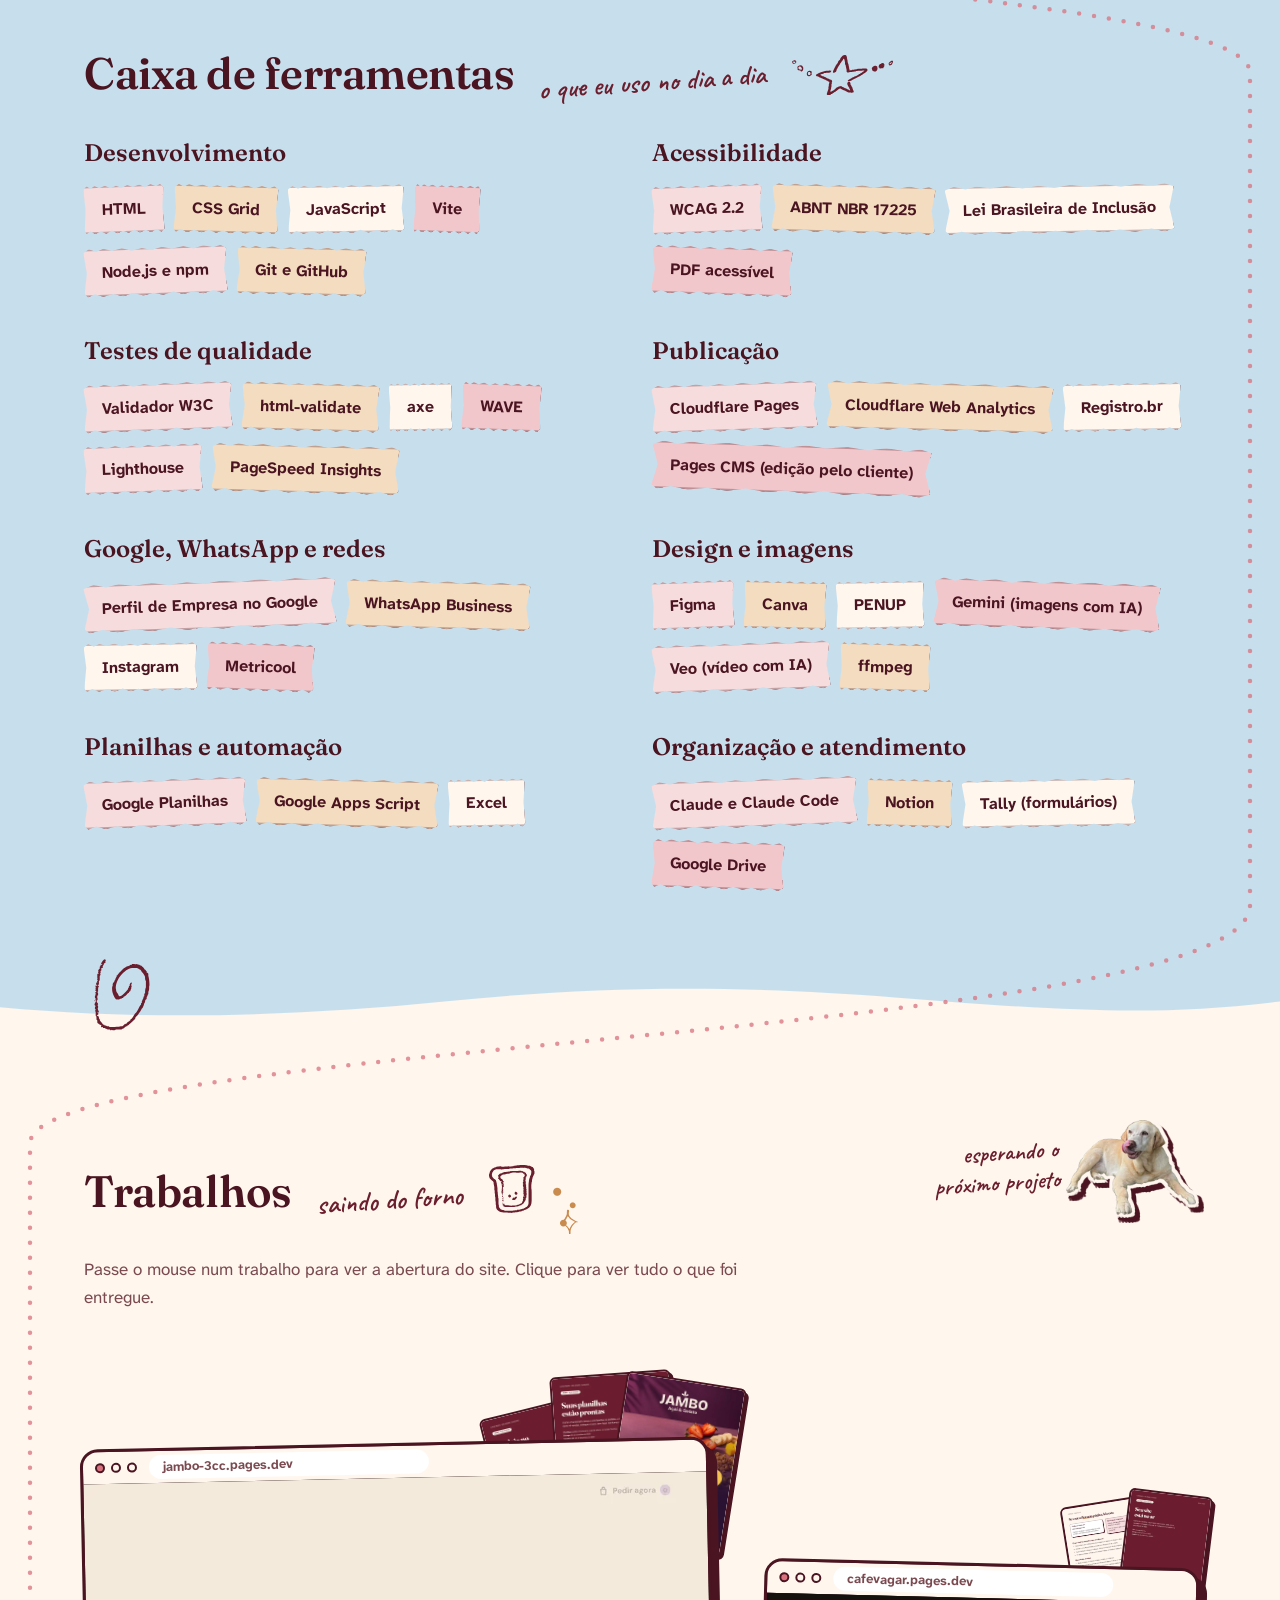
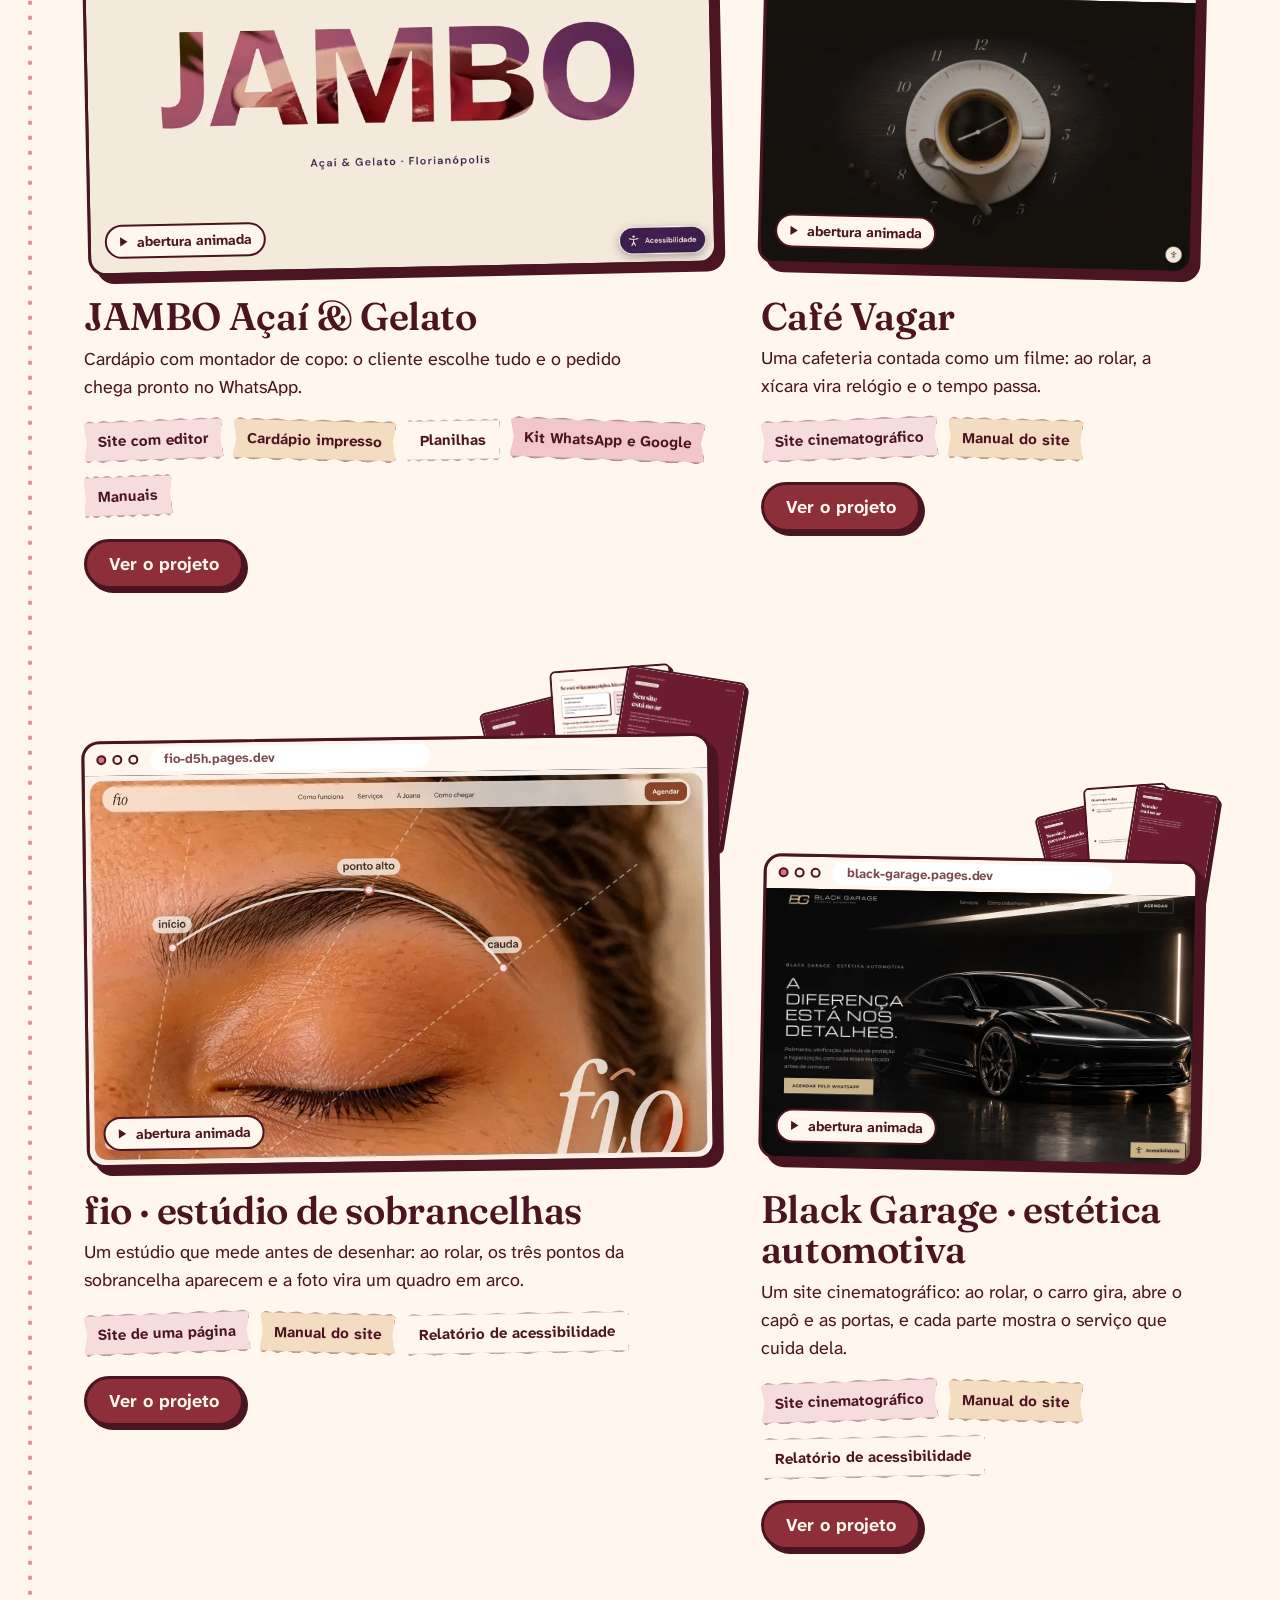
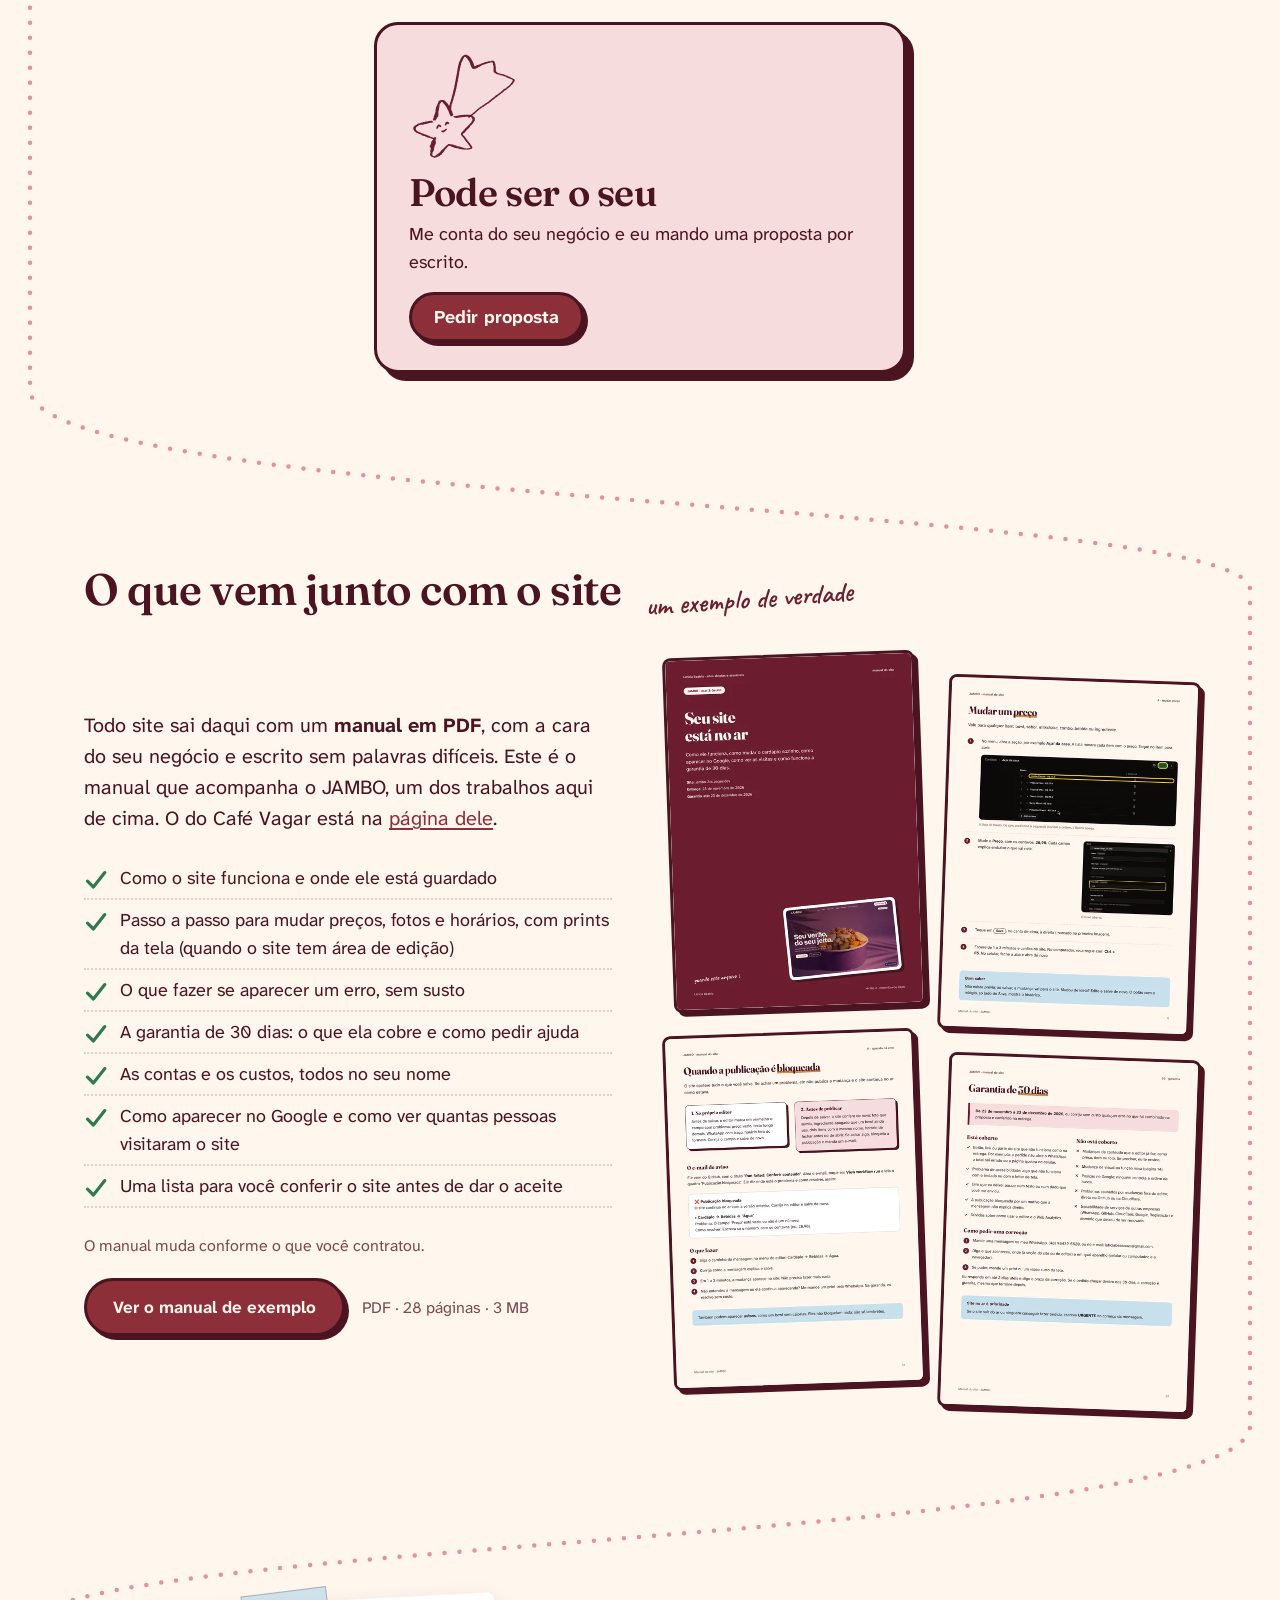
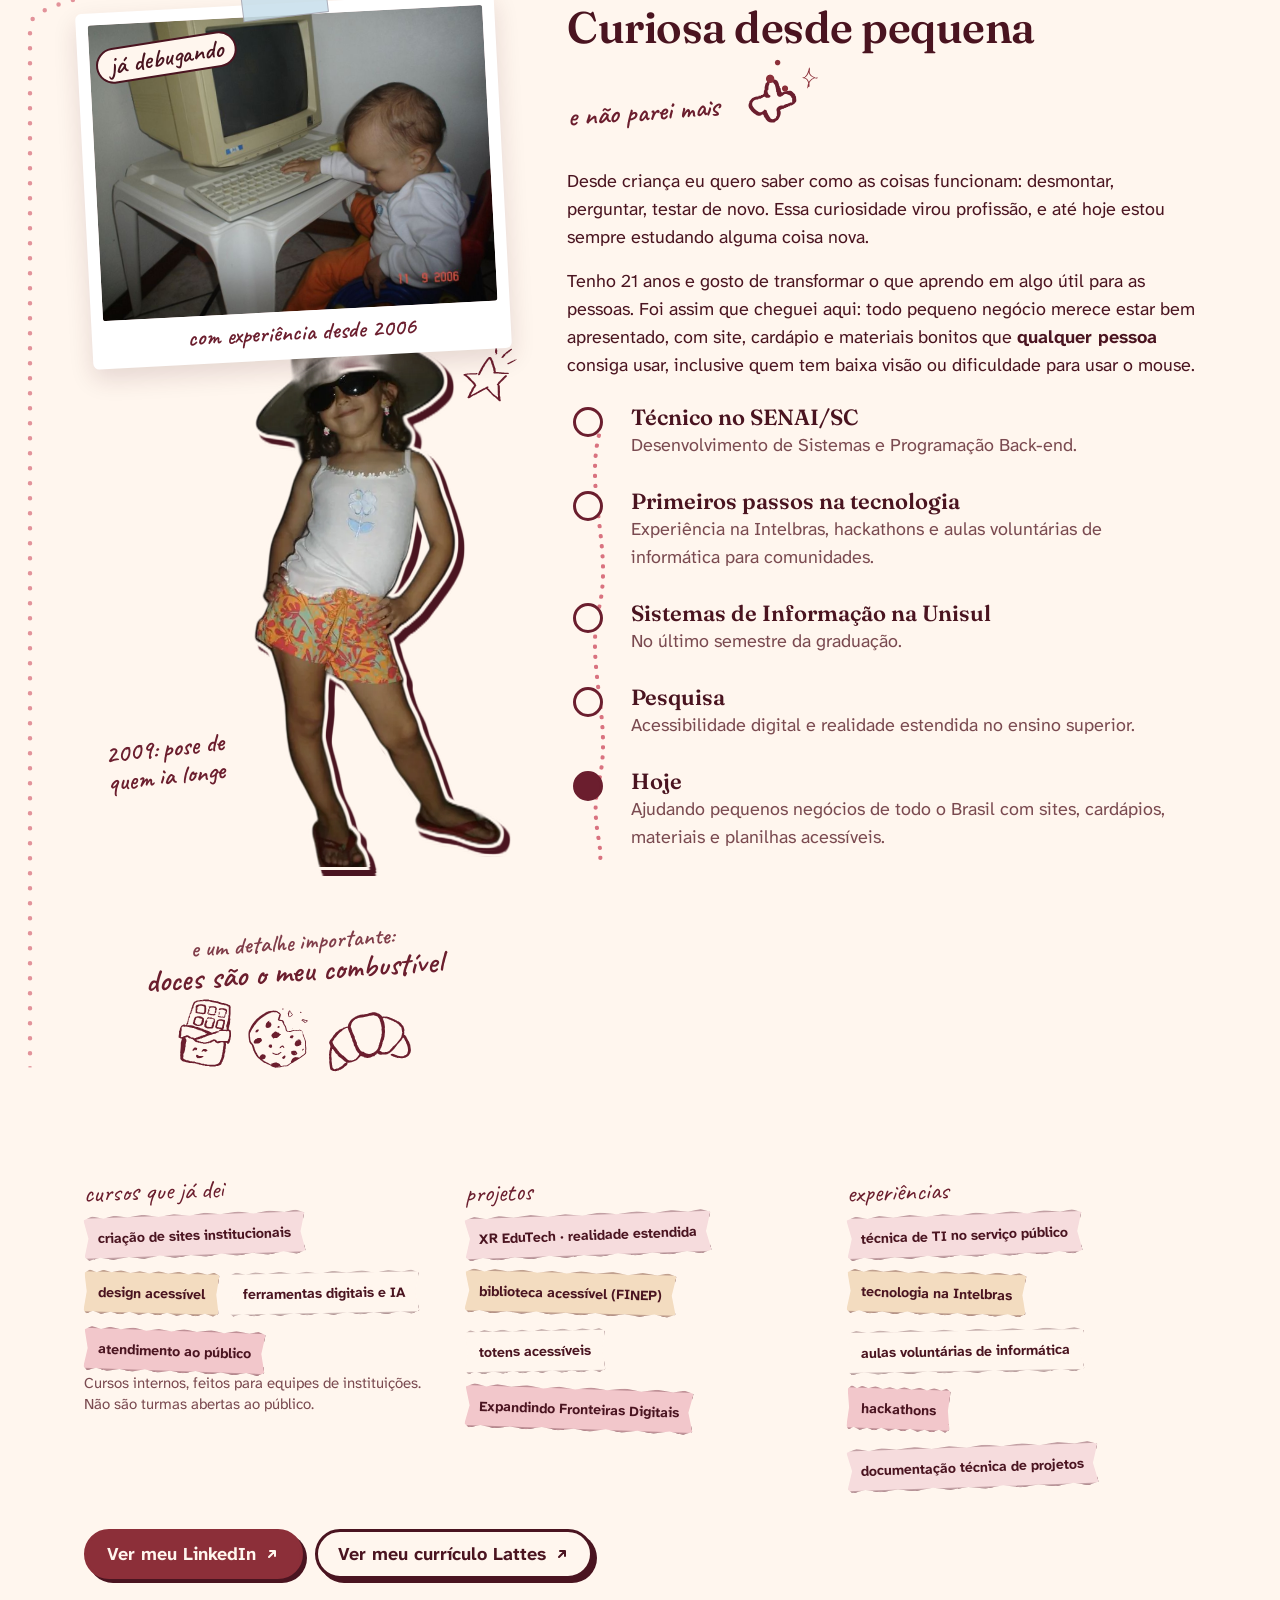
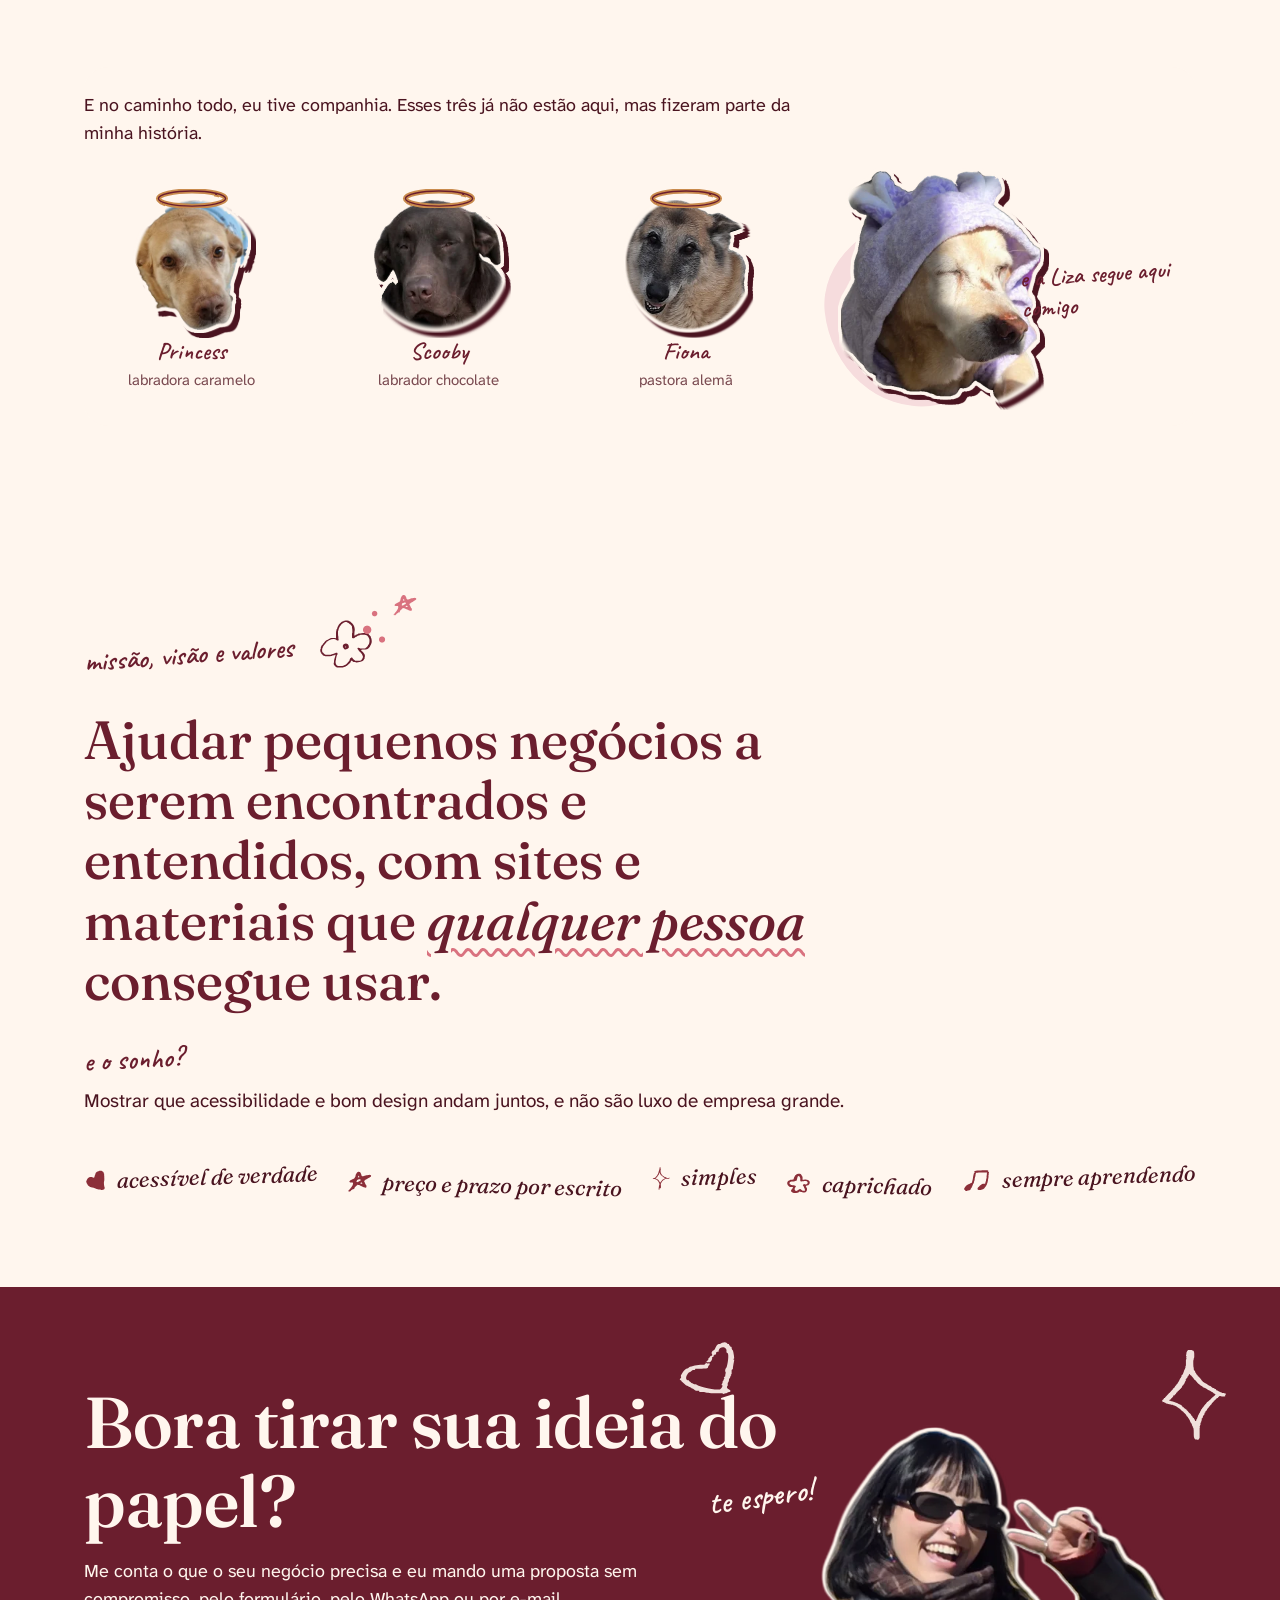
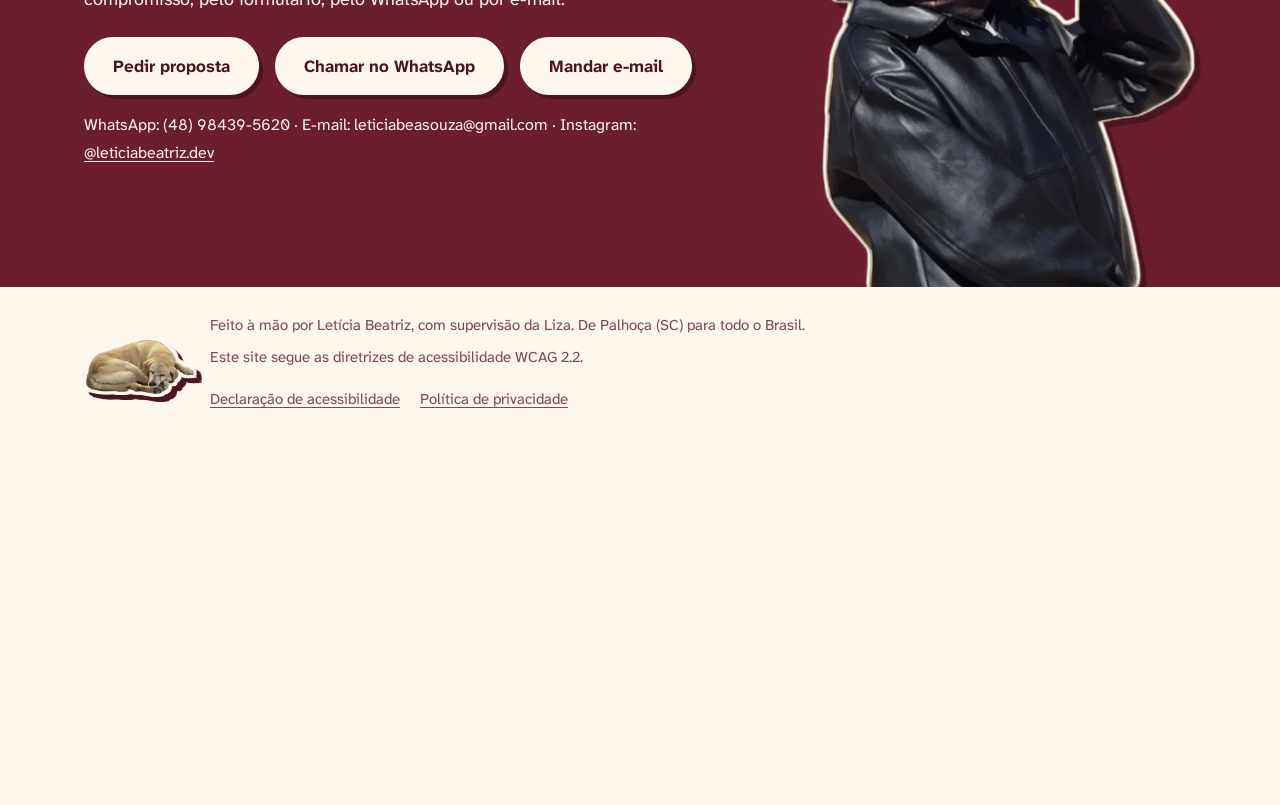
==== commit f869a2ef: "Black Garage: celulares conferidos na tela do projeto e nos PDFs Co-Authored-By: Claude Opus 5.5 <no" ====
--- a/index.html
+++ b/index.html
@@ -1876,7 +1876,7 @@
     </div>
     <div class="sp-bloco sp-colunas">
       <div><h2 class="sp-h">O que o site faz</h2><ul class="sp-lista ok"><li><svg viewBox="0 0 24 24" aria-hidden="true" focusable="false"><path d="M3.5 13.2 9.4 19 20.8 4.6" fill="none" stroke="currentColor" stroke-width="3.2" stroke-linecap="round" stroke-linejoin="round"/></svg>A rolagem conduz o vídeo: o carro gira, abre o capô e as portas, e volta quando a pessoa rola para cima</li><li><svg viewBox="0 0 24 24" aria-hidden="true" focusable="false"><path d="M3.5 13.2 9.4 19 20.8 4.6" fill="none" stroke="currentColor" stroke-width="3.2" stroke-linecap="round" stroke-linejoin="round"/></svg>Seis etiquetas ligam cada parte do carro ao serviço que cuida dela</li><li><svg viewBox="0 0 24 24" aria-hidden="true" focusable="false"><path d="M3.5 13.2 9.4 19 20.8 4.6" fill="none" stroke="currentColor" stroke-width="3.2" stroke-linecap="round" stroke-linejoin="round"/></svg>Serviços com tempo e preço "a partir de", e cada um abre o WhatsApp com o nome do serviço</li><li><svg viewBox="0 0 24 24" aria-hidden="true" focusable="false"><path d="M3.5 13.2 9.4 19 20.8 4.6" fill="none" stroke="currentColor" stroke-width="3.2" stroke-linecap="round" stroke-linejoin="round"/></svg>Para quem pede menos movimento, o carro aparece aberto e parado, com marcadores e uma ficha técnica</li><li><svg viewBox="0 0 24 24" aria-hidden="true" focusable="false"><path d="M3.5 13.2 9.4 19 20.8 4.6" fill="none" stroke="currentColor" stroke-width="3.2" stroke-linecap="round" stroke-linejoin="round"/></svg>Em internet lenta ou com economia de dados, a abertura também fica parada</li><li><svg viewBox="0 0 24 24" aria-hidden="true" focusable="false"><path d="M3.5 13.2 9.4 19 20.8 4.6" fill="none" stroke="currentColor" stroke-width="3.2" stroke-linecap="round" stroke-linejoin="round"/></svg>Menu de acessibilidade, link Pular a abertura e navegação pelo teclado</li></ul></div>
-      <div><div class="sp-bilhete"><h2>Como eu testei</h2><ul class="sp-lista ok"><li><svg viewBox="0 0 24 24" aria-hidden="true" focusable="false"><path d="M3.5 13.2 9.4 19 20.8 4.6" fill="none" stroke="currentColor" stroke-width="3.2" stroke-linecap="round" stroke-linejoin="round"/></svg>Teste automático de acessibilidade (axe, WCAG 2.2 AA) nas 4 páginas, no celular e no computador, com e sem movimento, sem problemas</li><li><svg viewBox="0 0 24 24" aria-hidden="true" focusable="false"><path d="M3.5 13.2 9.4 19 20.8 4.6" fill="none" stroke="currentColor" stroke-width="3.2" stroke-linecap="round" stroke-linejoin="round"/></svg>WAVE e validadores de HTML sem erros, com o site no ar</li><li><svg viewBox="0 0 24 24" aria-hidden="true" focusable="false"><path d="M3.5 13.2 9.4 19 20.8 4.6" fill="none" stroke="currentColor" stroke-width="3.2" stroke-linecap="round" stroke-linejoin="round"/></svg>PageSpeed do Google com o site no ar: desempenho 99 no celular e 100 no computador, e 100 em acessibilidade e boas práticas</li><li><svg viewBox="0 0 24 24" aria-hidden="true" focusable="false"><path d="M3.5 13.2 9.4 19 20.8 4.6" fill="none" stroke="currentColor" stroke-width="3.2" stroke-linecap="round" stroke-linejoin="round"/></svg>Contraste do texto medido sobre o quadro mais claro do vídeo: no mínimo 7,1 para 1</li><li><svg viewBox="0 0 24 24" aria-hidden="true" focusable="false"><path d="M3.5 13.2 9.4 19 20.8 4.6" fill="none" stroke="currentColor" stroke-width="3.2" stroke-linecap="round" stroke-linejoin="round"/></svg>Texto a 160%, zoom de 200% e espaçamento de texto aumentado sem nada passar da tela</li></ul></div></div>
+      <div><div class="sp-bilhete"><h2>Como eu testei</h2><ul class="sp-lista ok"><li><svg viewBox="0 0 24 24" aria-hidden="true" focusable="false"><path d="M3.5 13.2 9.4 19 20.8 4.6" fill="none" stroke="currentColor" stroke-width="3.2" stroke-linecap="round" stroke-linejoin="round"/></svg>Teste automático de acessibilidade (axe, WCAG 2.2 AA) nas 4 páginas, no celular e no computador, com e sem movimento, sem problemas</li><li><svg viewBox="0 0 24 24" aria-hidden="true" focusable="false"><path d="M3.5 13.2 9.4 19 20.8 4.6" fill="none" stroke="currentColor" stroke-width="3.2" stroke-linecap="round" stroke-linejoin="round"/></svg>WAVE e validadores de HTML sem erros, com o site no ar</li><li><svg viewBox="0 0 24 24" aria-hidden="true" focusable="false"><path d="M3.5 13.2 9.4 19 20.8 4.6" fill="none" stroke="currentColor" stroke-width="3.2" stroke-linecap="round" stroke-linejoin="round"/></svg>PageSpeed do Google com o site no ar: desempenho 99 no celular e 100 no computador, e 100 em acessibilidade e boas práticas</li><li><svg viewBox="0 0 24 24" aria-hidden="true" focusable="false"><path d="M3.5 13.2 9.4 19 20.8 4.6" fill="none" stroke="currentColor" stroke-width="3.2" stroke-linecap="round" stroke-linejoin="round"/></svg>Contraste do texto medido sobre o quadro mais claro do vídeo: no mínimo 7,1 para 1</li><li><svg viewBox="0 0 24 24" aria-hidden="true" focusable="false"><path d="M3.5 13.2 9.4 19 20.8 4.6" fill="none" stroke="currentColor" stroke-width="3.2" stroke-linecap="round" stroke-linejoin="round"/></svg>Texto a 160%, zoom de 200% e espaçamento de texto aumentado sem nada passar da tela</li><li><svg viewBox="0 0 24 24" aria-hidden="true" focusable="false"><path d="M3.5 13.2 9.4 19 20.8 4.6" fill="none" stroke="currentColor" stroke-width="3.2" stroke-linecap="round" stroke-linejoin="round"/></svg>Conferido em celulares de verdade, Android e iPhone</li></ul></div></div>
     </div>
     <p class="tr-outro">Veja também o <a href="#trabalho-jambo">JAMBO</a>, um cardápio com montador de copo, o <a href="#trabalho-cafe-vagar">Café Vagar</a>, uma cafeteria em que a rolagem conta uma história, e o <a href="#trabalho-fio">fio</a>, um estúdio de sobrancelhas.</p>
   </div>
